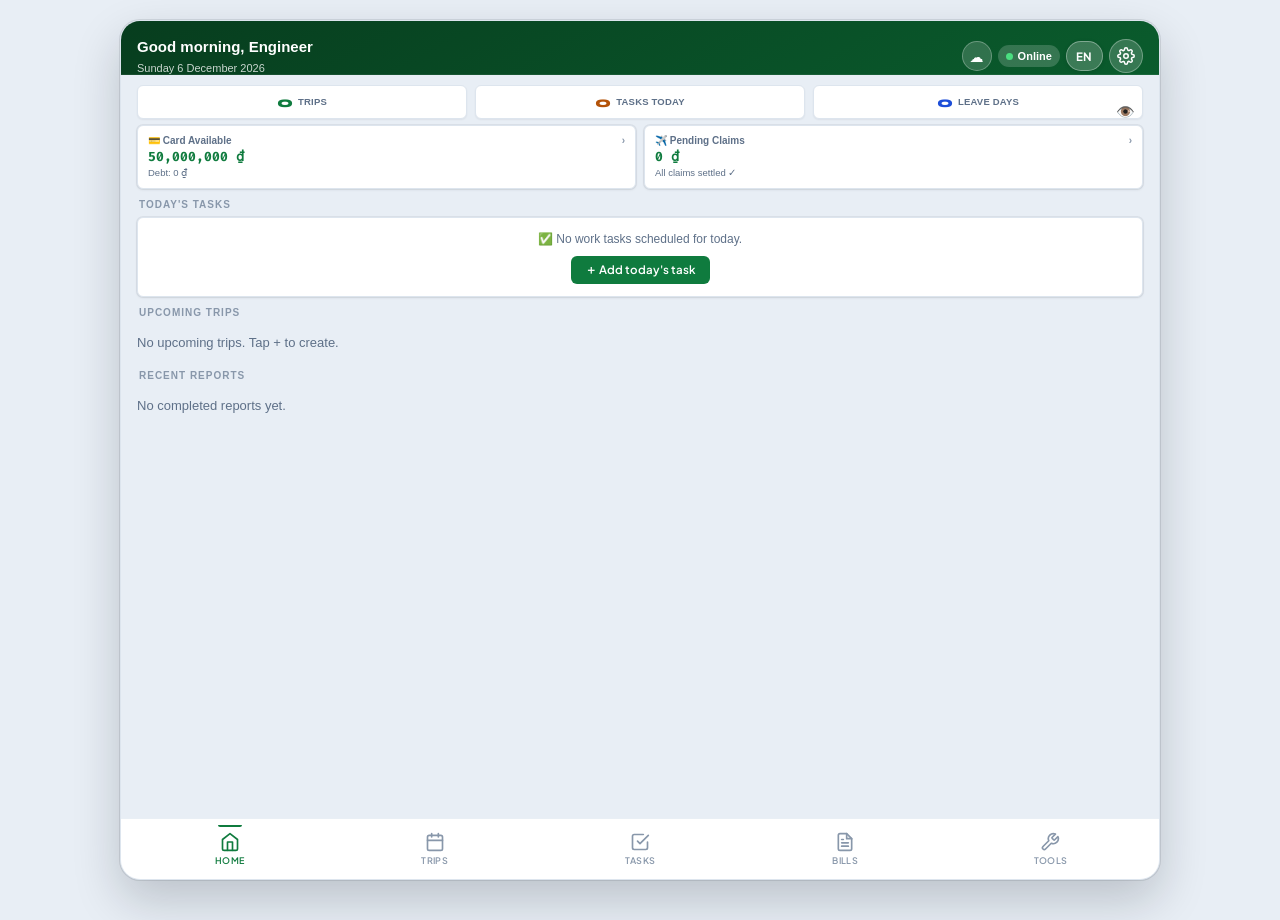
==== src/index.html @ 3a2d96d9 "Add files via upload" ====
<!DOCTYPE html>
<html lang="en">
<head>
<meta charset="UTF-8">
  <meta name="viewport" content="width=device-width,initial-scale=1,maximum-scale=1,user-scalable=no,viewport-fit=cover">
  <meta name="theme-color" content="#00843D">
  <meta http-equiv="Cache-Control" content="no-cache, no-store, must-revalidate">
  <!-- PWA standalone mode — hides address bar -->
  <meta name="mobile-web-app-capable" content="yes">
  <meta name="apple-mobile-web-app-capable" content="yes">
  <meta name="apple-mobile-web-app-status-bar-style" content="black-translucent">
  <meta name="apple-mobile-web-app-title" content="VCS PlantLog Pro">
  <link rel="manifest" href="./manifest.json">
  <title>VCS PlantLog Pro</title>
  

  <!-- ── Styles ─────────────────────────────────────── -->


  <!-- ── Third-party libs ───────────────────────────── -->

<script src="./vendor/jspdf.umd.min.js"></script>
<style>/* ═══════════════════════════════════════════════════════════
   PlantLog Pro — Professional UI v2
   Inspired by Trello/Linear/Notion: clean, confident, fast
   
   Font stack: Geist (display) + Plus Jakarta Sans (body) + Fira Code (data)
   Palette: Deep forest green · Warm slate · Amber accent · Clean whites
   ═══════════════════════════════════════════════════════════ */

@import url('https://fonts.googleapis.com/css2?family=Plus+Jakarta+Sans:ital,wght@0,300;0,400;0,500;0,600;0,700;0,800;1,400&family=Fira+Code:wght@400;500&family=Syne:wght@600;700;800&display=swap');

/* ── DESIGN TOKENS ─────────────────────────────────────── */
:root {
  /* Brand — deep forest */
  --brand: #0F7B3E;
  --brand-dark: #0A5C2D;
  --brand-deep: #073D1E;
  --brand-mid: #17A053;
  --brand-light: #EBF7F0;
  --brand-pale: #F4FBF7;

  /* Semantic */
  --amber: #B45309;
  --al: #FEF3C7;
  --ad: #78350F;
  --am: #D97706;
  --red: #B91C1C;
  --rl: #FEF2F2;
  --rd: #7F1D1D;
  --blue: #1D4ED8;
  --bl: #EFF6FF;
  --bd: #1E3A8A;
  --purple: #6D28D9;
  --pl: #F5F3FF;
  --pd: #4C1D95;
  --teal: #0D9488;
  --tl: #F0FDFA;

  /* Neutrals — warm slate (Trello-like) */
  --n0: #FFFFFF;
  --n50: #F8FAFC;
  --n100: #F1F5F9;
  --n150: #E9EFF5;
  --n200: #DDE5EE;
  --n300: #B8C4D4;
  --n400: #8897AA;
  --n500: #5E7088;
  --n600: #3D5166;
  --n700: #243447;
  --n800: #152030;
  --n900: #0B1520;

  /* Surfaces */
  --surface: #FFFFFF;
  --surface-2: #F6F9FC;
  --surface-3: #EEF3F9;
  --bg: #E8EEF5;

  /* Typography */
  --font: 'Plus Jakarta Sans', system-ui, sans-serif;
  --font-hd: 'Syne', system-ui, sans-serif;
  --mono: 'Fira Code', 'Courier New', monospace;

  /* Radius */
  --r-xs: 3px;
  --r-sm: 6px;
  --r: 10px;
  --r-lg: 14px;
  --r-xl: 20px;

  /* Spacing */
  --sp1: 4px;
  --sp2: 8px;
  --sp3: 12px;
  --sp4: 16px;
  --sp5: 20px;
  --sp6: 24px;

  /* Shadows — Trello-like layered depth */
  --sh-xs: 0 1px 2px rgba(11, 21, 32, 0.06);
  --sh: 0 0 0 1px rgba(11, 21, 32, 0.06), 0 1px 3px rgba(11, 21, 32, 0.08);
  --sh-md: 0 0 0 1px rgba(11, 21, 32, 0.08), 0 3px 8px rgba(11, 21, 32, 0.10);
  --sh-lg: 0 0 0 1px rgba(11, 21, 32, 0.08), 0 8px 24px rgba(11, 21, 32, 0.14);
  --sh-xl: 0 0 0 1px rgba(11, 21, 32, 0.10), 0 20px 48px rgba(11, 21, 32, 0.20);

  /* Motion */
  --ease: cubic-bezier(0.16, 1, 0.3, 1);
  --ease-in: cubic-bezier(0.4, 0, 1, 1);
  --dur-xs: 80ms;
  --dur-fast: 140ms;
  --dur-base: 220ms;
  --dur-slow: 360ms;

  /* Z-layers */
  --z-sticky: 10;
  --z-overlay: 50;
  --z-modal: 100;
  --z-toast: 200;
  --z-lock: 300;

  /* Legacy aliases */
  --green: var(--brand);
  --gd: var(--brand-dark);
  --gl: var(--brand-light);
  --g50: var(--n50);
  --g100: var(--n100);
  --g200: var(--n200);
  --g300: var(--n300);
  --g400: var(--n400);
  --g500: var(--n500);
  --g600: var(--n600);
  --g700: var(--n700);
  --g800: var(--n800);
  --g900: var(--n900);
  --rs: var(--r-sm);
  --r2: var(--r-lg);
  --shm: var(--sh-md);
  --shl: var(--sh-lg);
  --font-cond: var(--font-hd);
  --topbar-bg: linear-gradient(150deg, var(--brand-deep) 0%, var(--brand-dark) 100%);
  --transition: var(--dur-fast);
  --transition-slow: var(--dur-slow);
}

/* ── DARK THEME (IMP-13) ─────────────────────────────────── */
[data-theme="dark"] {
  --brand: #19A859;
  --brand-dark: #108242;
  --brand-deep: #084A24;
  --brand-mid: #22C55E;
  --brand-light: #123321;
  --brand-pale: #0D2619;

  --amber: #D97706;
  --al: #2D2305;
  --ad: #FDE68A;
  --am: #F59E0B;
  --red: #EF4444;
  --rl: #2D1212;
  --rd: #FECACA;
  --blue: #3B82F6;
  --bl: #0E223D;
  --bd: #BFDBFE;
  --purple: #8B5CF6;
  --pl: #1E1238;
  --pd: #DDD6FE;
  --teal: #14B8A6;
  --tl: #082824;

  /* Neutrals - dark slate */
  --n0: #15202E;
  --n50: #182638;
  --n100: #1E3046;
  --n150: #263C57;
  --n200: #314B6C;
  --n300: #4A6E9B;
  --n400: #789CC7;
  --n500: #A2BFDE;
  --n600: #CBDDF1;
  --n700: #E4EFFB;
  --n800: #F3F8FD;
  --n900: #FFFFFF;

  /* Surfaces & Background */
  --surface: #15202E;
  --surface-2: #1A283A;
  --surface-3: #203248;
  --bg: #0C141F;

  --topbar-bg: linear-gradient(150deg, #073D1E 0%, #0A5C2D 100%);
  --sh-xs: 0 1px 2px rgba(0, 0, 0, 0.4);
  --sh: 0 0 0 1px rgba(255, 255, 255, 0.07), 0 1px 4px rgba(0, 0, 0, 0.45);
  --sh-md: 0 0 0 1px rgba(255, 255, 255, 0.09), 0 4px 12px rgba(0, 0, 0, 0.55);
  --sh-lg: 0 0 0 1px rgba(255, 255, 255, 0.11), 0 8px 24px rgba(0, 0, 0, 0.65);
  --sh-xl: 0 0 0 1px rgba(255, 255, 255, 0.13), 0 20px 48px rgba(0, 0, 0, 0.8);
}

/* ── RESET ─────────────────────────────────────────────── */
*,
*::before,
*::after {
  box-sizing: border-box;
  margin: 0;
  padding: 0;
}

html,
body {
  height: 100%;
  font-family: var(--font);
  background: var(--bg);
  color: var(--n800);
  font-size: 15px;
  line-height: 1.5;
  -webkit-font-smoothing: antialiased;
  -moz-osx-font-smoothing: grayscale;
  overscroll-behavior: none;
  -webkit-tap-highlight-color: transparent;
}

input,
textarea,
select,
button {
  font-family: var(--font);
}

/* ── APP SHELL ─────────────────────────────────────────── */
#app {
  display: flex;
  /* Resilient startup: visible by default, guarded against blank white screen */
  flex-direction: column;
  height: 100svh;
  max-width: 430px;
  margin: 0 auto;
  background: var(--bg);
  position: relative;
  overflow: hidden;
  box-shadow: var(--sh-xl);
  transition: max-width var(--dur-base);
}

@media (min-width:768px) {
  #app {
    max-width: 920px;
    height: calc(100vh - 40px);
    margin-top: 20px;
    border-radius: var(--r-xl);
    border: 1px solid var(--n200);
  }

  .modal {
    max-width: 600px;
    margin: auto;
    border-radius: var(--r-xl) !important;
  }

  /* Kanban 3-Column horizontal side-by-side view (IMP-12) */
  #kanban-view {
    display: flex !important;
    gap: 12px;
    align-items: flex-start;
    overflow-x: auto;
  }

  .kanban-col {
    flex: 1;
    min-width: 260px;
    background: var(--n50);
    border-radius: var(--r);
    padding: 12px;
    border: 1px solid var(--n150);
  }
}

@media (min-width:1024px) {
  #app {
    max-width: 1040px;
  }
}

/* ── SCREENS ───────────────────────────────────────────── */
.screen {
  display: none;
  flex-direction: column;
  height: 100%;
  overflow: hidden;
}

.screen.active {
  display: flex;
  animation: fadeUp var(--dur-slow) var(--ease) both;
}

@keyframes fadeUp {
  from {
    opacity: 0;
    transform: translateY(12px)
  }

  to {
    opacity: 1;
    transform: translateY(0)
  }
}

/* ── TOP BAR — Trello-style dark header ────────────────── */
.topbar {
  background: var(--topbar-bg);
  color: #fff;
  padding: 0 var(--sp4);
  padding-top: env(safe-area-inset-top);
  height: calc(54px + env(safe-area-inset-top));
  display: flex;
  align-items: center;
  gap: var(--sp3);
  flex-shrink: 0;
  position: relative;
  z-index: var(--z-sticky);
}

.topbar::after {
  content: '';
  position: absolute;
  bottom: 0;
  left: 0;
  right: 0;
  height: 1px;
  background: rgba(255, 255, 255, 0.07);
}

.tb-title {
  flex: 1;
  font-family: var(--font-hd);
  font-size: 15px;
  font-weight: 700;
  letter-spacing: -0.01em;
  color: #fff;
}

.tb-sub {
  font-size: 10px;
  color: rgba(255, 255, 255, 0.55);
  margin-top: 1px;
  letter-spacing: 0.03em;
}

.tb-back {
  width: 42px;
  height: 42px;
  min-width: 42px;
  min-height: 42px;
  border-radius: 10px;
  background: rgba(255, 255, 255, 0.12);
  border: 1px solid rgba(255, 255, 255, 0.18);
  color: #fff;
  cursor: pointer;
  display: flex;
  align-items: center;
  justify-content: center;
  font-size: 18px;
  font-weight: 600;
  transition: background var(--dur-fast), transform var(--dur-fast);
  flex-shrink: 0;
}

.tb-back:active {
  background: rgba(255, 255, 255, 0.24);
  transform: scale(0.94);
}

.tb-action {
  width: 42px;
  height: 42px;
  min-width: 42px;
  min-height: 42px;
  border-radius: 10px;
  background: rgba(255, 255, 255, 0.14);
  border: 1px solid rgba(255, 255, 255, 0.20);
  color: #fff;
  cursor: pointer;
  display: flex;
  align-items: center;
  justify-content: center;
  font-size: 20px;
  line-height: 1;
  transition: background var(--dur-fast), transform var(--dur-fast);
}

.tb-action:active {
  background: rgba(255, 255, 255, 0.26);
  transform: scale(0.94);
}

/* ── SCROLL BODY ───────────────────────────────────────── */
.sb {
  flex: 1;
  overflow-y: auto;
  padding: var(--sp4);
  background: var(--bg);
  -webkit-overflow-scrolling: touch;
}

.sb::-webkit-scrollbar {
  width: 3px;
}

.sb::-webkit-scrollbar-thumb {
  background: var(--n300);
  border-radius: 2px;
}

/* ── BOTTOM NAV — refined pill style ──────────────────── */
.bnav {
  display: flex;
  background: var(--surface);
  border-top: 1px solid var(--n150);
  padding: 6px 8px;
  padding-bottom: calc(6px + env(safe-area-inset-bottom));
  gap: 4px;
  flex-shrink: 0;
}

.nb {
  flex: 1;
  display: flex;
  flex-direction: column;
  align-items: center;
  gap: 3px;
  padding: 7px 4px;
  border: none;
  background: transparent;
  cursor: pointer;
  font-family: var(--font);
  color: var(--n400);
  font-size: 9px;
  font-weight: 600;
  letter-spacing: 0.04em;
  text-transform: uppercase;
  border-radius: var(--r-sm);
  transition: color var(--dur-fast), background var(--dur-fast);
  position: relative;
}

.nb.active {
  color: var(--brand);
}

.nb.active::before {
  content: '';
  position: absolute;
  top: 0;
  left: 50%;
  transform: translateX(-50%);
  width: 24px;
  height: 2px;
  background: var(--brand);
  border-radius: 0 0 2px 2px;
}

.nb svg {
  width: 20px;
  height: 20px;
}

/* ── FILTER PILL TABS ──────────────────────────────────── */
.tf-btn {
  min-height: 38px;
  padding: 7px 15px;
  border-radius: 20px;
  font-size: 13px;
  font-weight: 600;
  cursor: pointer;
  font-family: var(--font);
  white-space: nowrap;
  border: 1.5px solid var(--n200);
  background: var(--surface);
  color: var(--n500);
  transition: all var(--dur-fast);
  letter-spacing: 0.01em;
  display: inline-flex;
  align-items: center;
  justify-content: center;
  box-sizing: border-box;
}

.tf-btn.active {
  background: var(--brand);
  color: #fff;
  border-color: var(--brand);
  box-shadow: 0 1px 4px rgba(15, 123, 62, 0.28);
}

/* ── CATEGORY TABS ─────────────────────────────────────── */
.cat-tabs {
  display: flex;
  overflow-x: auto;
  gap: 6px;
  scrollbar-width: none;
  padding-bottom: 6px;
}

.cat-tabs::-webkit-scrollbar {
  display: none;
}

.cat-tab {
  min-height: 38px;
  padding: 7px 15px;
  border-radius: 20px;
  font-size: 13px;
  font-weight: 600;
  cursor: pointer;
  font-family: var(--font);
  white-space: nowrap;
  border: 1.5px solid var(--n200);
  background: var(--surface);
  color: var(--n500);
  transition: all var(--dur-fast);
  display: inline-flex;
  align-items: center;
  justify-content: center;
  box-sizing: border-box;
}

.cat-tab.active {
  background: var(--n800);
  color: #fff;
  border-color: var(--n800);
  box-shadow: 0 1px 4px rgba(0, 0, 0, 0.15);
}

.cat-tab.work.active {
  background: var(--brand);
  border-color: var(--brand);
  color: #fff;
  box-shadow: 0 1px 4px rgba(15, 123, 62, 0.28);
}

.cat-tab.leave.active {
  background: var(--am);
  border-color: var(--am);
  color: #fff;
  box-shadow: 0 1px 4px rgba(245, 158, 11, 0.28);
}

.cat-tab.travel.active {
  background: var(--blue);
  border-color: var(--blue);
  color: #fff;
  box-shadow: 0 1px 4px rgba(37, 99, 235, 0.28);
}

/* ── SECTION HEADER ────────────────────────────────────── */
.sec {
  font-size: 10px;
  font-weight: 700;
  color: var(--n400);
  letter-spacing: 0.10em;
  text-transform: uppercase;
  margin: 14px 0 8px;
  padding-left: 2px;
}

/* ── STAT MINI-CARDS ───────────────────────────────────── */
.ss {
  display: grid;
  grid-template-columns: repeat(3, 1fr);
  gap: 8px;
  margin-bottom: 6px;
}

.sb2 {
  background: var(--surface);
  border-radius: var(--rs);
  border: 1px solid var(--n200);
  box-shadow: var(--sh-xs, var(--sh));
  padding: 6px 6px;
  text-align: center;
  display: flex;
  align-items: center;
  justify-content: center;
  gap: 5px;
  min-width: 0;
  min-height: 34px;
}

.sn {
  font-family: var(--font-hd);
  font-size: 15px;
  font-weight: 800;
  color: var(--brand);
  line-height: 1;
  flex-shrink: 0;
}

.sl {
  font-size: 9.5px;
  color: var(--n500);
  margin-top: 0;
  font-weight: 700;
  letter-spacing: 0.02em;
  text-transform: uppercase;
  line-height: 1.1;
  white-space: nowrap;
  overflow: hidden;
  text-overflow: ellipsis;
}

#screen-home .sec {
  margin: 8px 0 5px;
}

/* ── TRIP CARDS — Trello board-list style ──────────────── */
.tc {
  background: var(--surface);
  border-radius: var(--r);
  box-shadow: var(--sh);
  padding: 13px 14px;
  margin-bottom: 8px;
  cursor: pointer;
  transition: box-shadow var(--dur-base), transform var(--dur-fast);
  border-left: 3px solid var(--n200);
  position: relative;
  overflow: hidden;
}

.tc::before {
  content: '';
  position: absolute;
  inset: 0;
  opacity: 0;
  background: linear-gradient(135deg, rgba(15, 123, 62, 0.03), transparent);
  transition: opacity var(--dur-base);
}

.tc:active {
  box-shadow: var(--sh-md);
  transform: scale(0.994);
}

.tc:active::before {
  opacity: 1;
}

.tc.planned {
  border-left-color: var(--am);
}

.tc.in_progress {
  border-left-color: var(--blue);
}

.tc.completed {
  border-left-color: var(--brand);
}

/* ── TASK CARDS v4 — Trello-card style ────────────────── */
.task-card-v4 {
  background: var(--surface);
  border-radius: var(--r);
  box-shadow: var(--sh);
  margin-bottom: 8px;
  cursor: pointer;
  overflow: hidden;
  display: flex;
  transition: box-shadow var(--dur-base), transform var(--dur-fast);
  border: 1px solid var(--n150);
}

.task-card-v4:active {
  box-shadow: var(--sh-md);
  transform: scale(0.996);
}

.tc-bar {
  width: 3px;
  flex-shrink: 0;
  background: var(--n200);
}

.tc-bar.work {
  background: linear-gradient(180deg, var(--brand), var(--brand-mid));
}

.tc-bar.leave {
  background: linear-gradient(180deg, var(--am), #F59E0B);
}

.tc-bar.travel {
  background: linear-gradient(180deg, var(--blue), #3B82F6);
}

.tc-bar.overdue {
  background: linear-gradient(180deg, var(--red), #EF4444);
}

.tc-body {
  flex: 1;
  padding: 11px 13px;
  min-width: 0;
}

.tc-head {
  display: flex;
  justify-content: space-between;
  align-items: flex-start;
  gap: 8px;
  margin-bottom: 4px;
}

.tc-title {
  font-size: 13px;
  font-weight: 600;
  color: var(--n800);
  line-height: 1.35;
  flex: 1;
  min-width: 0;
  letter-spacing: -0.01em;
}

.tc-badges {
  display: flex;
  align-items: center;
  gap: 4px;
  flex-shrink: 0;
}

.tc-meta {
  display: flex;
  flex-wrap: wrap;
  gap: 5px 10px;
  margin: 5px 0 8px;
  font-size: 11px;
  color: var(--n500);
  line-height: 1.4;
}

.tc-meta-item {
  display: flex;
  align-items: center;
  gap: 3px;
  font-size: 11px;
  color: var(--n500);
  white-space: nowrap;
}

.tc-footer {
  display: flex;
  align-items: center;
  justify-content: space-between;
  gap: 8px;
  margin-top: 6px;
}

/* Period badge */
.period-badge {
  font-size: 9px;
  font-weight: 700;
  letter-spacing: 0.06em;
  text-transform: uppercase;
  background: var(--n100);
  color: var(--n500);
  padding: 2px 6px;
  border-radius: var(--r-xs);
}

/* Priority dot */
.prio-dot {
  width: 7px;
  height: 7px;
  border-radius: 50%;
  flex-shrink: 0;
}

.prio-high {
  background: var(--red);
}

.prio-medium {
  background: var(--am);
}

.prio-low {
  background: var(--n300);
}

/* Status segment control */
.status-seg {
  display: flex;
  background: var(--n100);
  border-radius: 20px;
  border: 1px solid var(--n200);
  overflow: hidden;
}

.ss-btn {
  border: none;
  background: transparent;
  cursor: pointer;
  padding: 4px 9px;
  font-size: 11px;
  color: var(--n400);
  transition: all var(--dur-fast);
  font-family: var(--font);
}

.ss-btn.active-p {
  background: var(--surface);
  color: var(--n600);
  font-weight: 700;
  box-shadow: var(--sh-xs);
  border-radius: 20px;
}

.ss-btn.active-ip {
  background: var(--bl);
  color: var(--bd);
  font-weight: 700;
  border-radius: 20px;
}

.ss-btn.active-d {
  background: var(--brand-light);
  color: var(--brand);
  font-weight: 700;
  border-radius: 20px;
}

/* Delete button */
.db {
  width: 24px;
  height: 24px;
  border-radius: 50%;
  border: none;
  background: transparent;
  color: var(--n400);
  cursor: pointer;
  font-size: 14px;
  display: flex;
  align-items: center;
  justify-content: center;
  transition: all var(--dur-fast);
  flex-shrink: 0;
}

.db:active {
  background: var(--rl);
  color: var(--red);
}

/* Kanban cards */
.kb-card {
  background: var(--surface);
  border-radius: var(--r-sm);
  box-shadow: var(--sh);
  padding: 10px 12px;
  margin-bottom: 6px;
  cursor: pointer;
  border: 1px solid var(--n150);
  transition: box-shadow var(--dur-base);
}

.kb-card:active {
  box-shadow: var(--sh-md);
}

.kb-card-title {
  font-size: 12px;
  font-weight: 600;
  color: var(--n800);
  margin-bottom: 4px;
  line-height: 1.3;
}

.kb-card-meta {
  font-size: 10px;
  color: var(--n500);
}

.kanban-col-header {
  font-size: 10px;
  font-weight: 700;
  letter-spacing: 0.08em;
  text-transform: uppercase;
  padding: 6px 0;
  color: var(--n500);
  border-bottom: 2px solid var(--n200);
  margin-bottom: 8px;
  display: flex;
  justify-content: space-between;
  align-items: center;
}

/* ── BADGES ────────────────────────────────────────────── */
.badge {
  display: inline-flex;
  align-items: center;
  padding: 2px 8px;
  border-radius: var(--r-xs);
  font-size: 10px;
  font-weight: 700;
  white-space: nowrap;
  letter-spacing: 0.04em;
  text-transform: uppercase;
}

.bg {
  background: var(--brand-light);
  color: var(--brand-dark);
}

.ba {
  background: var(--al);
  color: var(--ad);
}

.br {
  background: var(--rl);
  color: var(--rd);
}

.bb {
  background: var(--bl);
  color: var(--bd);
}

.bp {
  background: var(--pl);
  color: var(--pd);
}

.bgr {
  background: var(--n100);
  color: var(--n600);
}

.badge-week {
  display: inline-flex;
  align-items: center;
  padding: 1px 6px;
  border-radius: var(--r-xs, 4px);
  background: var(--n100, #F1F5F9);
  color: var(--n700, #334155);
  font-size: 10px;
  font-weight: 700;
  font-family: var(--font-mono, var(--mono, monospace));
  border: 1px solid var(--n200, #CBD5E1);
  white-space: nowrap;
  letter-spacing: 0.02em;
  flex-shrink: 0;
}

/* ── SPILL status pill ─────────────────────────────────── */
.spill {
  border: none;
  border-radius: 20px;
  font-size: 11px;
  font-weight: 600;
  padding: 3px 10px;
  cursor: pointer;
  font-family: var(--font);
  transition: all var(--dur-fast);
}

.spill.pending {
  background: var(--n100);
  color: var(--n600);
}

.spill.in_progress {
  background: var(--bl);
  color: var(--bd);
}

.spill.done {
  background: var(--brand-light);
  color: var(--brand);
}

/* ── BUTTONS ───────────────────────────────────────────── */
.btn {
  border: none;
  cursor: pointer;
  font-family: var(--font);
  font-size: 13px;
  font-weight: 600;
  border-radius: var(--r-sm);
  display: inline-flex;
  align-items: center;
  justify-content: center;
  gap: 6px;
  letter-spacing: 0.01em;
  transition: all var(--dur-fast);
  -webkit-tap-highlight-color: transparent;
}

.btn:active {
  transform: translateY(1px);
}

.btn-p {
  background: var(--brand);
  color: #fff;
  padding: 11px 18px;
  box-shadow: 0 1px 3px rgba(15, 123, 62, 0.30), 0 0 0 1px rgba(15, 123, 62, 0.15);
}

.btn-p:active {
  background: var(--brand-dark);
  box-shadow: none;
}

.btn-o {
  background: var(--surface);
  color: var(--n700);
  padding: 10px 16px;
  border: 1.5px solid var(--n200);
}

.btn-o:active {
  background: var(--n100);
}

.btn-d {
  background: var(--rl);
  color: var(--rd);
  padding: 8px 14px;
  font-size: 12px;
  border: 1px solid rgba(185, 28, 28, 0.15);
}

.btn-sm {
  padding: 7px 12px;
  font-size: 12px;
}

.btn-full {
  width: 100%;
}

.brow {
  display: flex;
  gap: 8px;
  margin-top: 10px;
}

/* ── CARDS ─────────────────────────────────────────────── */
.card {
  background: var(--surface);
  border-radius: var(--r);
  box-shadow: var(--sh);
  padding: 14px;
  margin-bottom: 10px;
  border: 1px solid var(--n150);
}

.card-flat {
  background: var(--surface);
  border-radius: var(--r);
  border: 1px solid var(--n150);
  padding: 14px;
  margin-bottom: 8px;
}

.ch {
  display: flex;
  justify-content: space-between;
  align-items: flex-start;
  margin-bottom: 6px;
}

.ct {
  font-size: 14px;
  font-weight: 700;
  color: var(--n800);
  letter-spacing: -0.01em;
}

.cs {
  font-size: 12px;
  color: var(--n500);
  margin-top: 2px;
}

/* ── FORMS ─────────────────────────────────────────────── */
.fg {
  margin-bottom: 12px;
}

.fl {
  font-size: 10px;
  font-weight: 700;
  color: var(--n500);
  margin-bottom: 5px;
  display: block;
  letter-spacing: 0.08em;
  text-transform: uppercase;
}

.fi {
  width: 100%;
  padding: 10px 12px;
  border: 1.5px solid var(--n200);
  border-radius: var(--r-sm);
  font-family: var(--font);
  font-size: 14px;
  color: var(--n800);
  background: var(--surface);
  outline: none;
  transition: border-color var(--dur-fast), box-shadow var(--dur-fast);
}

.fi:focus {
  border-color: var(--brand);
  box-shadow: 0 0 0 3px rgba(15, 123, 62, 0.09);
}

.fi::placeholder {
  color: var(--n300);
}

.fta {
  width: 100%;
  padding: 10px 12px;
  border: 1.5px solid var(--n200);
  border-radius: var(--r-sm);
  font-family: var(--font);
  font-size: 14px;
  color: var(--n800);
  background: var(--surface);
  outline: none;
  resize: vertical;
  min-height: 70px;
  transition: border-color var(--dur-fast), box-shadow var(--dur-fast);
}

.fta:focus {
  border-color: var(--brand);
  box-shadow: 0 0 0 3px rgba(15, 123, 62, 0.09);
}

.fsel {
  width: 100%;
  padding: 10px 12px;
  border: 1.5px solid var(--n200);
  border-radius: var(--r-sm);
  font-family: var(--font);
  font-size: 14px;
  color: var(--n800);
  background: var(--surface);
  outline: none;
  appearance: none;
  background-image: url("data:image/svg+xml,%3Csvg xmlns='http://www.w3.org/2000/svg' width='12' height='12' viewBox='0 0 24 24'%3E%3Cpath fill='%238897AA' d='M7 10l5 5 5-5z'/%3E%3C/svg%3E");
  background-repeat: no-repeat;
  background-position: right 12px center;
  cursor: pointer;
}

.fsel:focus {
  border-color: var(--brand);
  outline: none;
}

.frow {
  display: grid;
  grid-template-columns: 1fr 1fr;
  gap: 8px;
}

.form-section {
  background: var(--n50);
  border-radius: var(--r-sm);
  padding: 13px;
  margin-bottom: 10px;
  border: 1px solid var(--n150);
}

.form-section-title {
  font-size: 10px;
  font-weight: 700;
  color: var(--n400);
  letter-spacing: 0.10em;
  text-transform: uppercase;
  margin-bottom: 10px;
}

/* ── MODAL SHEETS — Trello-style bottom sheets ─────────── */
.mo {
  position: fixed;
  inset: 0;
  background: rgba(11, 21, 32, 0.55);
  backdrop-filter: blur(6px);
  -webkit-backdrop-filter: blur(6px);
  z-index: var(--z-modal);
  display: none;
  align-items: flex-end;
  justify-content: center;
}

.mo.open {
  display: flex;
  animation: fadeIn 200ms ease both;
}

#modal-quick-scratch {
  z-index: 120;
}

@keyframes fadeIn {
  from {
    opacity: 0
  }

  to {
    opacity: 1
  }
}

.modal {
  background: var(--surface);
  border-radius: var(--r-xl) var(--r-xl) 0 0;
  width: 100%;
  max-width: 430px;
  max-height: 93vh;
  overflow-y: auto;
  padding: 20px;
  padding-bottom: calc(20px + env(safe-area-inset-bottom));
  box-shadow: 0 -4px 32px rgba(11, 21, 32, 0.20);
  border-top: 1px solid var(--n150);
  animation: slideUp var(--dur-slow) var(--ease) both;
}

@keyframes slideUp {
  from {
    transform: translateY(40px);
    opacity: 0
  }

  to {
    transform: translateY(0);
    opacity: 1
  }
}

.mh {
  width: 36px;
  height: 4px;
  background: var(--n200);
  border-radius: 4px;
  margin: 0 auto 18px;
}

.mt {
  font-family: var(--font-hd);
  font-size: 17px;
  font-weight: 700;
  margin-bottom: 16px;
  color: var(--n900);
  letter-spacing: -0.02em;
}

/* ── TOAST ─────────────────────────────────────────────── */
.toast {
  position: fixed;
  bottom: 84px;
  left: 50%;
  transform: translateX(-50%) translateY(10px);
  background: var(--n900);
  color: #fff;
  padding: 10px 18px;
  border-radius: var(--r-sm);
  font-size: 13px;
  font-weight: 500;
  letter-spacing: 0.01em;
  z-index: var(--z-toast);
  opacity: 0;
  transition: opacity var(--dur-base), transform var(--dur-base) var(--ease);
  pointer-events: none;
  white-space: nowrap;
  max-width: 88vw;
  text-align: center;
  box-shadow: var(--sh-lg);
}

.toast.show {
  opacity: 1;
  transform: translateX(-50%) translateY(0);
}

/* ── EMPTY STATES ──────────────────────────────────────── */
.empty {
  text-align: center;
  padding: 52px 24px;
}

.ei {
  font-size: 48px;
  margin-bottom: 14px;
  opacity: 0.6;
  display: block;
  filter: grayscale(0.15);
}

.et {
  font-size: 13px;
  color: var(--n400);
  line-height: 1.7;
  max-width: 220px;
  margin: 0 auto;
  font-weight: 500;
}

/* ── SETTINGS ──────────────────────────────────────────── */
.sg {
  background: var(--surface);
  border-radius: var(--r);
  overflow: hidden;
  box-shadow: var(--sh);
  border: 1px solid var(--n150);
  margin-bottom: 16px;
}

.si {
  display: flex;
  align-items: center;
  gap: 12px;
  padding: 13px 14px;
  border-bottom: 1px solid var(--n100);
  cursor: pointer;
  transition: background var(--dur-fast);
}

.si:last-child {
  border-bottom: none;
}

.si:active {
  background: var(--n50);
}

.sic {
  width: 36px;
  height: 36px;
  border-radius: 10px;
  display: flex;
  align-items: center;
  justify-content: center;
  font-size: 17px;
  flex-shrink: 0;
}

.sin {
  flex: 1;
  min-width: 0;
}

.sil {
  font-size: 14px;
  font-weight: 500;
  color: var(--n800);
}

.sis {
  font-size: 12px;
  color: var(--n400);
  margin-top: 1px;
}

/* ── AVATAR ────────────────────────────────────────────── */
.av {
  border-radius: var(--r-sm);
  background: var(--brand);
  color: #fff;
  display: flex;
  align-items: center;
  justify-content: center;
  font-weight: 700;
  flex-shrink: 0;
  font-family: var(--font-hd);
  letter-spacing: 0.04em;
}

/* ── CALENDAR ──────────────────────────────────────────── */
#cal-grid,
.cgrid {
  display: grid;
  grid-template-columns: repeat(7, 1fr);
  gap: 3px;
  padding: 4px 0 8px;
}

.cc {
  aspect-ratio: 1;
  display: flex;
  flex-direction: column;
  align-items: center;
  justify-content: center;
  border-radius: var(--r-sm);
  cursor: pointer;
  font-size: 13px;
  font-weight: 500;
  color: var(--n700);
  position: relative;
  transition: background var(--dur-fast);
  min-height: 36px;
}

.cc:active {
  background: var(--n100);
}

.chdr {
  font-size: 9px;
  font-weight: 700;
  color: var(--n400);
  letter-spacing: 0.08em;
  text-transform: uppercase;
  cursor: default;
  aspect-ratio: auto;
  min-height: unset;
  padding: 4px 0;
  text-align: center;
}

.chdr:active {
  background: transparent;
}

.cc.other {
  color: var(--n300);
  cursor: default;
}

.cc.other:active {
  background: transparent;
}

.cc.today {
  background: var(--brand);
  color: #fff;
  font-weight: 700;
}

.cc.today:active {
  background: var(--brand-dark);
}

.cc.leave {
  background: #FEF3C7;
  color: var(--ad);
  font-weight: 600;
}

.cc.wfh {
  background: var(--bl);
  color: var(--bd);
  font-weight: 600;
}

.cc.holiday {
  background: var(--rl);
  color: var(--rd);
  font-weight: 600;
}

.cc.trip {
  background: var(--brand-light);
  color: var(--brand-dark);
  font-weight: 600;
}

.cc.has-task::after {
  content: '';
  position: absolute;
  bottom: 3px;
  width: 4px;
  height: 4px;
  border-radius: 50%;
  background: var(--red);
}

.cc.today.has-task::after {
  background: rgba(255, 255, 255, 0.8);
}

.cc.has-reminder::before {
  content: '';
  position: absolute;
  bottom: 3px;
  left: 50%;
  transform: translateX(4px);
  width: 4px;
  height: 4px;
  border-radius: 50%;
  background: var(--am);
}

.cc.today.has-reminder::before {
  background: rgba(255, 255, 255, 0.7);
}

.ch2 {
  display: flex;
  align-items: center;
  justify-content: space-between;
  padding: 4px 0 10px;
}

.cm {
  font-family: var(--font-hd);
  font-size: 16px;
  font-weight: 700;
  color: var(--n900);
  letter-spacing: -0.01em;
  text-align: center;
}

.cn {
  width: 34px;
  height: 34px;
  border-radius: var(--r-sm);
  border: 1.5px solid var(--n200);
  background: var(--surface);
  color: var(--n600);
  cursor: pointer;
  font-size: 18px;
  font-weight: 500;
  display: flex;
  align-items: center;
  justify-content: center;
  transition: background var(--dur-fast);
}

.cn:active {
  background: var(--n100);
}

.dtg {
  display: grid;
  grid-template-columns: 1fr 1fr;
  gap: 8px;
  margin-bottom: 10px;
}

.dtb {
  padding: 10px 8px;
  border-radius: var(--r-sm);
  border: 1.5px solid var(--n200);
  background: var(--surface);
  font-family: var(--font);
  font-size: 12px;
  font-weight: 600;
  color: var(--n700);
  cursor: pointer;
  text-align: center;
  transition: all var(--dur-fast);
}

.dtb:active {
  background: var(--brand-light);
  border-color: var(--brand);
  color: var(--brand-dark);
}

/* ── TASK DETAIL ───────────────────────────────────────── */
.detail-hero {
  background: var(--n50);
  border-radius: var(--r);
  padding: 14px;
  margin-bottom: 14px;
  border: 1px solid var(--n150);
}

.detail-cat-badge {
  display: inline-flex;
  align-items: center;
  padding: 3px 10px;
  border-radius: var(--r-xs);
  font-size: 10px;
  font-weight: 700;
  letter-spacing: 0.05em;
  text-transform: uppercase;
  margin-bottom: 8px;
}

.detail-title {
  font-family: var(--font-hd);
  font-size: 16px;
  font-weight: 700;
  color: var(--n900);
  letter-spacing: -0.02em;
  line-height: 1.3;
  margin-bottom: 4px;
}

.detail-grid {
  display: grid;
  grid-template-columns: 1fr 1fr;
  gap: 10px;
}

.dg-item {
  display: flex;
  flex-direction: column;
  gap: 2px;
}

.dg-label {
  font-size: 10px;
  font-weight: 700;
  color: var(--n400);
  text-transform: uppercase;
  letter-spacing: 0.08em;
}

.dg-val {
  font-size: 13px;
  font-weight: 500;
  color: var(--n800);
  line-height: 1.4;
}

/* ── READINGS ──────────────────────────────────────────── */
.ri {
  display: flex;
  align-items: center;
  gap: 8px;
  padding: 8px 0;
  border-bottom: 1px solid var(--n100);
}

.ri:last-child {
  border-bottom: none;
}

.ri-info {
  flex: 1;
  min-width: 0;
}

.ri-name {
  font-size: 13px;
  font-weight: 500;
  color: var(--n800);
}

.ri-tag {
  font-family: var(--mono);
  font-size: 10px;
  color: var(--n400);
  letter-spacing: 0.06em;
}

.rv {
  display: flex;
  align-items: center;
  gap: 6px;
  flex-shrink: 0;
}

.rnum {
  font-family: var(--mono);
  font-size: 13px;
  font-weight: 600;
}

.rnum.ok {
  color: var(--brand);
}

.rnum.bad {
  color: var(--red);
}

.rsel {
  display: flex;
  gap: 6px;
  margin-top: 6px;
}

.ropt {
  flex: 1;
  padding: 8px 4px;
  border-radius: var(--r-sm);
  border: 1.5px solid var(--n200);
  background: var(--surface);
  cursor: pointer;
  font-family: var(--font);
  font-size: 12px;
  font-weight: 500;
  color: var(--n600);
  transition: all var(--dur-fast);
}

.ropt.sel {
  background: var(--brand-light);
  border-color: var(--brand);
  color: var(--brand-dark);
  font-weight: 700;
}

/* ── CHECKLIST ITEMS ────────────────────────────────────── */
.ci {
  display: flex;
  align-items: center;
  gap: 10px;
  padding: 10px 0;
  border-bottom: 1px solid var(--n150);
}

.ci:last-child {
  border-bottom: none;
}

.ci-info {
  flex: 1;
  min-width: 0;
}

.ci-name {
  font-size: 13px;
  font-weight: 600;
  color: var(--n800);
  white-space: nowrap;
  overflow: hidden;
  text-overflow: ellipsis;
}

.ci-note {
  font-size: 11px;
  color: var(--n500);
  margin-top: 2px;
}

/* Checklist Result Buttons */
.rb {
  width: 32px;
  height: 32px;
  border-radius: 50%;
  border: 1.5px solid var(--n300);
  background: var(--surface);
  cursor: pointer;
  font-size: 13px;
  font-weight: 700;
  display: flex;
  align-items: center;
  justify-content: center;
  transition: all var(--dur-fast);
  outline: none;
}

.rb.pass {
  color: var(--brand);
  border-color: rgba(0, 132, 61, 0.3);
  background: rgba(0, 132, 61, 0.05);
}

.rb.pass:hover {
  background: rgba(0, 132, 61, 0.12);
  border-color: var(--brand);
}

.rb.pass.act {
  background: var(--brand) !important;
  border-color: var(--brand) !important;
  color: #ffffff !important;
  box-shadow: 0 2px 8px rgba(0, 132, 61, 0.4);
  transform: scale(1.1);
}

.rb.fail {
  color: var(--red);
  border-color: rgba(226, 75, 74, 0.3);
  background: rgba(226, 75, 74, 0.05);
}

.rb.fail:hover {
  background: rgba(226, 75, 74, 0.12);
  border-color: var(--red);
}

.rb.fail.act {
  background: var(--red) !important;
  border-color: var(--red) !important;
  color: #ffffff !important;
  box-shadow: 0 2px 8px rgba(226, 75, 74, 0.4);
  transform: scale(1.1);
}

.rb.na {
  color: var(--n600);
  border-color: var(--n300);
  background: var(--n100);
}

.rb.na:hover {
  background: var(--n200);
  border-color: var(--n400);
}

.rb.na.act {
  background: var(--n600) !important;
  border-color: var(--n600) !important;
  color: #ffffff !important;
  box-shadow: 0 2px 6px rgba(108, 117, 125, 0.4);
  transform: scale(1.1);
}

.db {
  width: 28px;
  height: 28px;
  border-radius: 50%;
  border: none;
  background: var(--n100);
  color: var(--n500);
  cursor: pointer;
  font-size: 14px;
  font-weight: 600;
  display: flex;
  align-items: center;
  justify-content: center;
  flex-shrink: 0;
  transition: all var(--dur-fast);
}

.db:hover,
.db:active {
  background: var(--rl);
  color: var(--red);
}

/* ── ISSUES ────────────────────────────────────────────── */
.issue {
  border-radius: var(--r-sm);
  padding: 10px 12px;
  margin-bottom: 8px;
  background: var(--surface);
  border: 1px solid var(--n150);
  border-left-width: 3px;
}

.issue.sev-critical {
  border-left-color: var(--purple);
}

.issue.sev-high {
  border-left-color: var(--red);
}

.issue.sev-medium {
  border-left-color: var(--am);
}

.issue.sev-low {
  border-left-color: var(--blue);
}

/* ── PHOTOS ────────────────────────────────────────────── */
.pgrid {
  display: flex;
  flex-wrap: wrap;
  gap: 8px;
  margin-top: 8px;
}

.pthumb {
  width: 72px;
  height: 72px;
  border-radius: var(--r-sm);
  overflow: hidden;
  position: relative;
  border: 1px solid var(--n200);
}

.pthumb img {
  width: 100%;
  height: 100%;
  object-fit: cover;
  display: block;
}

.pdel {
  position: absolute;
  top: 3px;
  right: 3px;
  width: 18px;
  height: 18px;
  border-radius: 50%;
  background: rgba(11, 21, 32, 0.65);
  color: #fff;
  border: none;
  cursor: pointer;
  font-size: 11px;
  display: flex;
  align-items: center;
  justify-content: center;
}

.padd {
  width: 72px;
  height: 72px;
  border-radius: var(--r-sm);
  border: 1.5px dashed var(--n300);
  background: var(--n50);
  display: flex;
  flex-direction: column;
  align-items: center;
  justify-content: center;
  gap: 4px;
  cursor: pointer;
  font-size: 11px;
  color: var(--n400);
  font-weight: 500;
  transition: all var(--dur-fast);
}

.padd:active {
  background: var(--brand-light);
  border-color: var(--brand);
}

/* ── SIGNATURE ─────────────────────────────────────────── */
#sigCanvas, #ticketSigCanvas {
  box-sizing: border-box;
  width: 100%;
  max-width: 100%;
  height: 110px;
  border: 1.5px solid var(--n200);
  border-radius: var(--rs);
  background: var(--n50);
  touch-action: none;
  cursor: crosshair;
  display: block;
}

.sig-hint {
  font-size: 11px;
  color: var(--n400);
  text-align: center;
  margin-top: 6px;
}

/* ── PDF PREVIEW ───────────────────────────────────────── */
.pprev {
  background: var(--surface);
  border-radius: var(--r);
  box-shadow: var(--sh);
  border: 1px solid var(--n150);
  padding: 20px;
  margin-bottom: 12px;
}

.ps {
  margin-bottom: 16px;
  border-bottom: 1px solid var(--n100);
  padding-bottom: 14px;
}

.ps:last-child {
  border-bottom: none;
  padding-bottom: 0;
  margin-bottom: 0;
}

.pst {
  font-size: 10px;
  font-weight: 700;
  color: var(--brand-dark);
  text-transform: uppercase;
  letter-spacing: 0.10em;
  margin-bottom: 10px;
}

.pr {
  display: flex;
  justify-content: space-between;
  font-size: 12px;
  padding: 4px 0;
  color: var(--n600);
  border-bottom: 1px solid var(--n100);
}

.pr:last-child {
  border-bottom: none;
}

.pr span:last-child {
  font-weight: 600;
  color: var(--n800);
  text-align: right;
  max-width: 58%;
}

/* ── REPORT TASK PICKER ────────────────────────────────── */
.task-pick-item {
  display: flex;
  align-items: flex-start;
  gap: 10px;
  padding: 10px 12px;
  border-bottom: 1px solid var(--n100);
  background: var(--surface);
  transition: background var(--dur-fast);
  cursor: pointer;
}

.task-pick-item:last-child {
  border-bottom: none;
}

.task-pick-item.selected {
  background: var(--brand-pale);
}

.task-pick-cb {
  width: 22px;
  height: 22px;
  border-radius: 6px;
  border: 1.5px solid var(--n300);
  background: var(--surface);
  display: flex;
  align-items: center;
  justify-content: center;
  font-size: 12px;
  flex-shrink: 0;
  color: transparent;
  transition: all var(--dur-fast);
}

.task-pick-item.selected .task-pick-cb {
  background: var(--brand);
  border-color: var(--brand);
  color: #fff;
}

.task-pick-title {
  font-size: 13px;
  font-weight: 500;
  color: var(--n800);
  line-height: 1.3;
}

.task-pick-meta {
  font-size: 11px;
  color: var(--n500);
  margin-top: 3px;
  display: flex;
  flex-wrap: wrap;
  gap: 6px;
}

.rpt-task-card {
  background: var(--surface);
  border-radius: var(--r);
  box-shadow: var(--sh);
  margin-bottom: 8px;
  overflow: hidden;
  border-left: 3px solid var(--n300);
  border: 1px solid var(--n150);
  border-left-width: 3px;
}

.rpt-task-card.work {
  border-left-color: var(--brand);
}

.rpt-task-card.leave {
  border-left-color: var(--am);
}

.rpt-task-card.travel {
  border-left-color: var(--blue);
}

.rpt-task-body {
  padding: 10px 12px;
}

.rpt-task-title {
  font-size: 13px;
  font-weight: 600;
  color: var(--n800);
}

.rpt-task-meta {
  font-size: 11px;
  color: var(--n500);
  margin-top: 3px;
  display: flex;
  flex-wrap: wrap;
  gap: 6px;
}

.rpt-task-notes {
  width: 100%;
  margin-top: 8px;
  padding: 7px 10px;
  border: 1.5px solid var(--n200);
  border-radius: var(--r-sm);
  font-family: var(--font);
  font-size: 12px;
  color: var(--n700);
  background: var(--n50);
  resize: none;
  min-height: 50px;
  outline: none;
  transition: border-color var(--dur-fast);
}

.rpt-task-notes:focus {
  border-color: var(--brand);
}

/* ── REPORT SNAP / NOTE PICKER (IMP-29) ─────────────────── */
.snap-pick-item {
  display: flex;
  align-items: flex-start;
  gap: 10px;
  padding: 10px 12px;
  border-bottom: 1px solid var(--n100);
  background: var(--surface);
  transition: background var(--dur-fast);
  cursor: pointer;
}

.snap-pick-item:last-child {
  border-bottom: none;
}

.snap-pick-item.selected {
  background: var(--brand-pale);
}

.snap-pick-cb {
  width: 22px;
  height: 22px;
  border-radius: 6px;
  border: 1.5px solid var(--n300);
  background: var(--surface);
  display: flex;
  align-items: center;
  justify-content: center;
  font-size: 12px;
  flex-shrink: 0;
  color: transparent;
  transition: all var(--dur-fast);
}

.snap-pick-item.selected .snap-pick-cb {
  background: var(--brand);
  border-color: var(--brand);
  color: #fff;
}

.snap-pick-title {
  font-size: 13px;
  font-weight: 600;
  color: var(--n800);
  line-height: 1.3;
}

.snap-pick-desc {
  font-size: 12px;
  color: var(--n600);
  margin-top: 2px;
  line-height: 1.35;
}

.rpt-snap-card {
  background: var(--surface);
  border-radius: var(--r);
  box-shadow: var(--sh);
  margin-bottom: 8px;
  overflow: hidden;
  border: 1px solid var(--n150);
  border-left: 3px solid var(--brand);
  padding: 10px 12px;
}

/* ── STEP TABS (report) ────────────────────────────────── */
.stabs {
  display: flex;
  overflow-x: auto;
  scrollbar-width: none;
  border-bottom: 1px solid var(--n150);
  background: var(--surface);
  flex-shrink: 0;
  padding: 0 var(--sp4);
}

.stabs::-webkit-scrollbar {
  display: none;
}

.stab {
  padding: 8px 10px;
  font-size: 11px;
  font-weight: 600;
  border: none;
  background: transparent;
  cursor: pointer;
  color: var(--n400);
  font-family: var(--font);
  border-bottom: 2px solid transparent;
  transition: color var(--dur-fast), border-color var(--dur-fast);
  white-space: nowrap;
}

.stab.active {
  color: var(--brand);
  border-bottom-color: var(--brand);
}

.stab.done {
  color: var(--brand);
  opacity: 0.6;
}

/* ── BILLS ─────────────────────────────────────────────── */
.bill-card {
  background: var(--surface);
  border-radius: var(--r);
  box-shadow: var(--sh);
  padding: 12px 14px;
  margin-bottom: 8px;
  border-left: 3px solid var(--am);
  border: 1px solid var(--n150);
  border-left-width: 3px;
}

.bill-head {
  display: flex;
  justify-content: space-between;
  align-items: flex-start;
  margin-bottom: 4px;
}

.bill-num {
  font-size: 10px;
  font-weight: 700;
  color: var(--n400);
  letter-spacing: 0.06em;
  text-transform: uppercase;
}

.bill-detail {
  font-size: 13px;
  font-weight: 600;
  color: var(--n800);
  margin-bottom: 3px;
}

.bill-amount {
  font-family: var(--mono);
  font-size: 16px;
  font-weight: 700;
  color: var(--am);
}

.bill-meta {
  font-size: 11px;
  color: var(--n500);
  margin-top: 4px;
  display: flex;
  gap: 8px;
  flex-wrap: wrap;
}

.bill-total-bar {
  background: linear-gradient(135deg, var(--ad), var(--am));
  border-radius: var(--r);
  padding: 12px 14px;
  margin-bottom: 10px;
  display: flex;
  justify-content: space-between;
  align-items: center;
}

.bill-total-label {
  font-size: 12px;
  font-weight: 700;
  color: rgba(255, 255, 255, 0.85);
}

.bill-total-amount {
  font-family: var(--font-hd);
  font-size: 20px;
  font-weight: 700;
  color: #fff;
}

.bill-day-header {
  display: flex;
  justify-content: space-between;
  align-items: center;
  background: var(--al);
  border-radius: var(--r-sm) var(--r-sm) 0 0;
  padding: 7px 12px;
}

.bill-day-label {
  font-size: 12px;
  font-weight: 700;
  color: var(--ad);
}

.bill-day-total {
  font-family: var(--mono);
  font-size: 12px;
  font-weight: 700;
  color: var(--ad);
}

.bill-photo-strip {
  display: flex;
  gap: 6px;
  margin-top: 8px;
  overflow-x: auto;
}

.bill-photo-thumb {
  width: 64px;
  height: 64px;
  border-radius: var(--r-sm);
  object-fit: cover;
  cursor: pointer;
  border: 1px solid var(--n200);
  flex-shrink: 0;
}

/* ── GS RESULT ─────────────────────────────────────────── */
#gs-result {
  margin-top: 8px;
  font-size: 12px;
  line-height: 1.6;
  white-space: pre-wrap;
  padding: 10px 12px;
  border-radius: var(--r-sm);
}

#gs-result.ok {
  background: var(--brand-light);
  color: var(--brand-dark);
}

#gs-result.error {
  background: var(--rl);
  color: var(--rd);
}

#gs-result.warn {
  background: var(--al);
  color: var(--ad);
}

/* ── TASK CAT SELECTOR ─────────────────────────────────── */
.cat-selector {
  display: flex;
  gap: 8px;
  margin-bottom: 10px;
}

.cat-opt {
  flex: 1;
  padding: 10px 4px;
  border-radius: var(--r-sm);
  border: 1.5px solid var(--n200);
  background: var(--surface);
  cursor: pointer;
  font-family: var(--font);
  font-size: 12px;
  font-weight: 600;
  color: var(--n600);
  text-align: center;
  transition: all var(--dur-fast);
}

.cat-opt.sel {
  background: var(--n800);
  color: #fff;
  border-color: var(--n800);
}

.cat-opt.work.sel {
  background: var(--brand);
  border-color: var(--brand);
  color: #fff;
}

.cat-opt.leave.sel {
  background: var(--am);
  border-color: var(--am);
  color: #fff;
}

.cat-opt.travel.sel {
  background: var(--blue);
  border-color: var(--blue);
  color: #fff;
}

/* ── FILTER ACTIVE LABEL ───────────────────────────────── */
#trip-active-filter,
#task-active-filter {
  font-size: 11px;
  color: var(--brand);
  font-weight: 700;
  padding: 2px 0 6px;
}

/* ── PWA INSTALL BAR ───────────────────────────────────── */
.pwa-bar {
  background: var(--brand-light);
  border-top: 1px solid rgba(15, 123, 62, 0.15);
  padding: 10px 14px;
  display: flex;
  align-items: center;
  gap: 10px;
  flex-shrink: 0;
}

.pwa-text {
  flex: 1;
  font-size: 12px;
  color: var(--brand-dark);
  font-weight: 500;
}

.pwa-btn {
  background: var(--brand);
  color: #fff;
  border: none;
  border-radius: var(--r-sm);
  padding: 7px 14px;
  font-size: 12px;
  font-weight: 600;
  cursor: pointer;
  font-family: var(--font);
}

/* ── PIN PAD ───────────────────────────────────────────── */
.pin-pad {
  display: grid;
  grid-template-columns: repeat(3, 72px);
  gap: 12px;
  width: fit-content;
  margin: 0 auto;
}

.pin-key {
  width: 72px;
  height: 72px;
  border-radius: 50%;
  background: rgba(255, 255, 255, 0.10);
  border: 1px solid rgba(255, 255, 255, 0.16);
  color: #fff;
  cursor: pointer;
  font-family: var(--font-hd);
  display: flex;
  flex-direction: column;
  align-items: center;
  justify-content: center;
  gap: 1px;
  transition: background var(--dur-fast), transform var(--dur-fast);
  -webkit-tap-highlight-color: transparent;
}

.pin-key>span:first-child {
  font-size: 24px;
  font-weight: 400;
  line-height: 1.1;
}

.pin-key-sub {
  font-size: 8px;
  font-weight: 600;
  letter-spacing: 0.12em;
  color: rgba(255, 255, 255, 0.45);
  line-height: 1;
  margin-top: 1px;
}

.pin-key.del {
  font-size: 18px;
  font-weight: 300;
}

.pin-key:active {
  background: rgba(255, 255, 255, 0.24);
  transform: scale(0.90);
}

.pin-grid {
  display: grid;
  grid-template-columns: repeat(3, 1fr);
  gap: 10px;
  width: 100%;
}

/* ── LOCK SCREEN ───────────────────────────────────────── */
#screen-lock {
  position: fixed;
  inset: 0;
  background: linear-gradient(160deg, var(--brand-deep) 0%, var(--brand-dark) 55%, #0E6635 100%);
  display: flex;
  flex-direction: column;
  align-items: center;
  justify-content: center;
  z-index: var(--z-lock);
  padding: 20px 24px;
  padding-top: max(40px, env(safe-area-inset-top));
  padding-bottom: max(24px, env(safe-area-inset-bottom));
}

.lock-logo {
  width: 72px;
  height: 72px;
  border-radius: 18px;
  background: rgba(255, 255, 255, 0.12);
  border: 1.5px solid rgba(255, 255, 255, 0.20);
  display: flex;
  align-items: center;
  justify-content: center;
  font-size: 36px;
  margin-bottom: 14px;
  box-shadow: 0 4px 20px rgba(0, 0, 0, 0.20);
}

.lock-app-name {
  font-family: var(--font-hd);
  font-size: 28px;
  font-weight: 800;
  color: #fff;
  letter-spacing: -0.02em;
  margin-bottom: 4px;
}

.lock-sub {
  font-size: 13px;
  color: rgba(255, 255, 255, 0.55);
  letter-spacing: 0.01em;
  margin-bottom: 32px;
}

.lock-title {
  font-size: 12px;
  font-weight: 700;
  color: rgba(255, 255, 255, 0.65);
  letter-spacing: 0.14em;
  text-transform: uppercase;
  margin-bottom: 18px;
}

.pin-dots {
  display: flex;
  gap: 16px;
  align-items: center;
  justify-content: center;
  margin-bottom: 8px;
}

.pin-dot {
  width: 13px;
  height: 13px;
  border-radius: 50%;
  border: 2px solid rgba(255, 255, 255, 0.45);
  background: transparent;
  transition: all 200ms cubic-bezier(0.34, 1.56, 0.64, 1);
}

.pin-dot.filled {
  background: #fff;
  border-color: #fff;
  transform: scale(1.15);
}

.pin-dot.error {
  background: #EF4444;
  border-color: #EF4444;
  animation: pinShake 0.5s ease;
}

@keyframes pinShake {

  0%,
  100% {
    transform: translateX(0)
  }

  20%,
  60% {
    transform: translateX(-5px)
  }

  40%,
  80% {
    transform: translateX(5px)
  }
}

.lock-error {
  height: 18px;
  font-size: 12px;
  color: #FCA5A5;
  text-align: center;
  margin-bottom: 20px;
}

.lock-forgot {
  color: rgba(255, 255, 255, 0.45);
  font-size: 13px;
  cursor: pointer;
  background: none;
  border: none;
  font-family: var(--font);
  text-decoration: underline;
  text-underline-offset: 3px;
  padding: 8px;
  margin-top: 8px;
}

/* ── LIBRARY ───────────────────────────────────────────── */
#lib-tab-checklist,
#lib-tab-readings,
#lib-tab-issues {
  font-size: 12px;
}

/* ── INSPECTION ────────────────────────────────────────── */
#insp-tab-all,
#insp-tab-check,
#insp-tab-reading,
#insp-tab-issue {
  font-size: 12px;
}

/* ── TASK CHECKLIST CHIP ───────────────────────────────── */
.task-link-chip {
  display: inline-flex;
  align-items: center;
  gap: 4px;
  padding: 2px 7px;
  border-radius: 10px;
  font-size: 10px;
  font-weight: 600;
  background: var(--brand-light);
  color: var(--brand-dark);
  text-transform: uppercase;
  letter-spacing: 0.04em;
}


.kb-status-row {
  display: flex;
  gap: 4px;
  margin-top: 7px;
  padding-top: 7px;
  border-top: 1px solid var(--n100);
}

/* ── TOUCH TARGETS & ACCESSIBILITY (IMP-14) ─────────────── */
.db,
.pdel,
.rb,
.tb-back,
.tb-action,
.cn {
  min-width: 40px;
  min-height: 40px;
  touch-action: manipulation;
}

.btn,
.fi,
.fsel,
.cat-opt,
.dtb,
.ropt {
  min-height: 42px;
}

/* ── CUSTOM DIALOGS (IMP-11) ─────────────────────────────── */
.custom-dialog {
  background: var(--surface);
  border-radius: var(--r-xl) var(--r-xl) 0 0;
  width: 100%;
  max-width: 440px;
  padding: 24px 20px;
  box-shadow: var(--sh-xl);
  border-top: 1px solid var(--n150);
  animation: slideUp var(--dur-slow) var(--ease) both;
}

@media (min-width: 768px) {
  .custom-dialog {
    border-radius: var(--r-xl) !important;
    margin: auto;
    border: 1px solid var(--n200);
  }
}

.cd-icon {
  width: 52px;
  height: 52px;
  border-radius: 50%;
  display: flex;
  align-items: center;
  justify-content: center;
  font-size: 26px;
  margin: 0 auto 12px;
  background: var(--brand-light);
  color: var(--brand);
}

.cd-icon.danger {
  background: var(--rl);
  color: var(--red);
}

.cd-title {
  font-family: var(--font-hd);
  font-size: 16px;
  font-weight: 700;
  color: var(--n900);
  text-align: center;
  margin-bottom: 6px;
}

.cd-msg {
  font-size: 13px;
  color: var(--n500);
  text-align: center;
  line-height: 1.5;
  margin-bottom: 18px;
  white-space: pre-line;
}

.cd-btns {
  display: flex;
  gap: 10px;
}

.cd-btn {
  flex: 1;
  padding: 11px 16px;
  border-radius: var(--r-sm);
  font-family: var(--font);
  font-size: 13px;
  font-weight: 600;
  cursor: pointer;
  border: none;
  transition: all var(--dur-fast);
}

.cd-btn-cancel {
  background: var(--n100);
  color: var(--n700);
}

.cd-btn-cancel:active {
  background: var(--n200);
}

.cd-btn-confirm {
  background: var(--brand);
  color: #fff;
}

.cd-btn-confirm:active {
  background: var(--brand-dark);
}

.cd-btn-danger {
  background: var(--red);
  color: #fff;
}

.cd-btn-danger:active {
  background: #991B1B;
}

/* ── TRIP PROGRESS & EXPENSE (IMP-16) ─────────────────────── */
.tc-progress-bar {
  height: 4px;
  border-radius: 2px;
  background: var(--n150);
  overflow: hidden;
  margin-top: 4px;
}

.tc-progress-fill {
  height: 100%;
  background: linear-gradient(90deg, var(--brand), var(--brand-mid));
  border-radius: 2px;
  transition: width 0.4s var(--ease);
}

.trip-expense-summary-badge {
  background: var(--n100);
  border-radius: var(--r-sm);
  padding: 8px 12px;
  margin-bottom: 10px;
  display: flex;
  align-items: center;
  justify-content: space-between;
  border: 1px solid var(--n150);
}

/* ═══════ CALENDAR QUICK ACCESS & STAT CARDS (IMP-17) ═══════ */
.sb2[onclick],
.sb2.clickable {
  cursor: pointer;
  transition: transform var(--dur-fast), background var(--dur-fast), box-shadow var(--dur-fast);
  user-select: none;
}

.sb2[onclick]:active,
.sb2.clickable:active {
  transform: scale(0.96);
  background: var(--surface-hover, rgba(0, 0, 0, 0.04));
}

.tb-btn-cal {
  display: flex;
  align-items: center;
  gap: 4px;
  padding: 4px 9px;
  border-radius: 12px;
  background: rgba(255, 255, 255, 0.18);
  border: 1px solid rgba(255, 255, 255, 0.25);
  font-size: 11px;
  font-weight: 600;
  color: #fff;
  cursor: pointer;
  font-family: var(--font);
  transition: all var(--dur-fast);
}

.tb-btn-cal:hover {
  background: rgba(255, 255, 255, 0.28);
}

.tb-btn-cal:active {
  transform: scale(0.95);
  background: rgba(255, 255, 255, 0.35);
}

/* ═══════ SIGNATURE CONTROLS (IMP-18) ═══════ */
.sig-actions {
  display: flex;
  gap: 8px;
  margin-top: 8px;
  flex-wrap: wrap;
}

.sig-btn {
  padding: 8px 12px;
  border-radius: var(--rs);
  font-family: var(--font);
  font-size: 12px;
  font-weight: 600;
  cursor: pointer;
  border: 1.5px solid var(--n200);
  background: var(--surface);
  color: var(--n700);
  transition: all var(--dur-fast);
  display: inline-flex;
  align-items: center;
  gap: 4px;
}

.sig-btn:active {
  transform: scale(0.96);
}

.sig-btn-primary {
  flex: 1;
  min-width: 140px;
  border-color: var(--brand);
  background: var(--brand-light);
  color: var(--brand-dark);
  font-weight: 700;
}

.sig-btn-danger {
  color: var(--red);
}

/* ═══════════════════════════════════════════════════════
   FIELD SERVICE EXPANSION STYLES (IMP-19 to IMP-24)
   ═══════════════════════════════════════════════════════ */

/* ── IMP-19: Timesheets & Service Tickets ──────────── */
.ts-summary-banner {
  display: flex;
  gap: 6px;
  background: var(--n100);
  border-radius: var(--rs);
  padding: 8px;
  margin-top: 6px;
  border: 1px solid var(--n150);
}

.ts-sum-col {
  flex: 1;
  text-align: center;
}

.ts-sum-lbl {
  font-size: 10px;
  font-weight: 700;
  color: var(--n500);
  text-transform: uppercase;
}

.ts-sum-val {
  font-size: 14px;
  font-weight: 800;
  color: var(--n800);
  font-family: var(--font-hd);
  margin-top: 1px;
}

.ts-sum-total {
  background: var(--brand-light);
  border-radius: 4px;
  padding: 2px 4px;
}

.ts-ticket-card {
  background: var(--surface);
  border: 1px solid var(--n200);
  border-radius: var(--rs);
  padding: 10px 12px;
  margin-bottom: 8px;
  box-shadow: var(--sh);
}

.ts-badge-norm {
  background: var(--n150);
  color: var(--n700);
  font-size: 10px;
  font-weight: 700;
  padding: 2px 6px;
  border-radius: 4px;
}

.ts-badge-ot15 {
  background: var(--al);
  color: var(--ad);
  font-size: 10px;
  font-weight: 700;
  padding: 2px 6px;
  border-radius: 4px;
}

.ts-badge-ot20 {
  background: var(--rl);
  color: var(--rd);
  font-size: 10px;
  font-weight: 700;
  padding: 2px 6px;
  border-radius: 4px;
}

.ts-badge-stby {
  background: var(--bl);
  color: var(--bd);
  font-size: 10px;
  font-weight: 700;
  padding: 2px 6px;
  border-radius: 4px;
}

.ts-btn-edit,
.ts-btn-del {
  padding: 4px 8px;
  border-radius: 6px;
  border: 1px solid var(--n200);
  background: var(--surface);
  cursor: pointer;
  font-size: 12px;
}

/* ── IMP-23: Site Safety, Permits & LOTO ──────────── */
.badge-permit {
  background: #FEF3C7;
  color: #92400E;
  border: 1px solid #FCD34D;
  font-size: 10px;
  font-weight: 700;
  padding: 2px 7px;
  border-radius: 4px;
}

.loto-status-box {
  background: var(--n50);
  border: 1px solid var(--n200);
  border-radius: var(--rs);
  padding: 10px;
  margin-top: 6px;
}

.loto-check-grid {
  display: grid;
  grid-template-columns: 1fr 1fr;
  gap: 6px;
  margin-top: 6px;
}

.loto-check-item {
  font-size: 11px;
  color: var(--n600);
  display: flex;
  align-items: center;
  gap: 4px;
  padding: 4px 6px;
  background: var(--surface);
  border-radius: 4px;
  border: 1px solid var(--n150);
}

.loto-check-item.checked {
  color: var(--brand-dark);
  font-weight: 700;
  border-color: rgba(15, 123, 62, 0.3);
  background: var(--brand-light);
}

.btn-emergency-call {
  display: inline-flex;
  align-items: center;
  gap: 4px;
  padding: 5px 10px;
  border-radius: 20px;
  font-size: 11px;
  font-weight: 700;
  background: var(--brand-light);
  color: var(--brand-dark);
  border: 1px solid rgba(15, 123, 62, 0.3);
  text-decoration: none;
}

.btn-emergency-call:active {
  transform: scale(0.96);
}

/* ── IMP-20: Machine Readiness & Spare Parts ──────── */
.readiness-selector {
  display: flex;
  flex-direction: column;
  gap: 6px;
  margin-top: 6px;
}

.readiness-opt {
  display: flex;
  align-items: center;
  gap: 10px;
  padding: 10px 12px;
  border-radius: var(--rs);
  border: 2px solid var(--n200);
  background: var(--surface);
  cursor: pointer;
  text-align: left;
  transition: all var(--dur-fast);
}

.readiness-opt.opt-ready.active {
  border-color: var(--green);
  background: var(--gl);
}

.readiness-opt.opt-conditional.active {
  border-color: var(--amber);
  background: var(--al);
}

.readiness-opt.opt-stop.active {
  border-color: var(--red);
  background: var(--rl);
}

.spare-part-row {
  display: flex;
  justify-content: space-between;
  align-items: flex-start;
  padding: 8px 10px;
  border-radius: var(--rs);
  background: var(--n50);
  border: 1px solid var(--n200);
  margin-bottom: 6px;
}

.badge-prio {
  font-size: 10px;
  font-weight: 700;
  padding: 2px 6px;
  border-radius: 4px;
}

.badge-prio-imm {
  background: var(--rl);
  color: var(--rd);
}

.badge-prio-next {
  background: var(--al);
  color: var(--ad);
}

.badge-prio-opt {
  background: var(--n150);
  color: var(--n700);
}

/* ── IMP-21: Engineering Toolbox ──────────────────── */
.toolbox-tabs {
  display: flex;
  gap: 4px;
  background: var(--n100);
  border-radius: var(--rs);
  padding: 4px;
  margin-bottom: 12px;
  overflow-x: auto;
}

.toolbox-tab {
  flex: 1;
  padding: 8px 6px;
  border-radius: var(--rs);
  border: none;
  background: transparent;
  font-size: 11px;
  font-weight: 700;
  color: var(--n600);
  cursor: pointer;
  white-space: nowrap;
  text-align: center;
  font-family: var(--font);
  transition: all var(--dur-fast);
}

.toolbox-tab.active {
  background: var(--surface);
  color: var(--brand);
  box-shadow: var(--sh);
}

.calc-input-group {
  display: flex;
  align-items: center;
  border: 1.5px solid var(--n200);
  border-radius: var(--rs);
  background: var(--surface);
  overflow: hidden;
  margin-bottom: 8px;
}

.calc-input-group:focus-within {
  border-color: var(--brand);
}

.calc-input {
  flex: 1;
  border: none;
  outline: none;
  padding: 10px 12px;
  font-size: 14px;
  font-weight: 700;
  color: var(--n800);
  background: transparent;
  font-family: var(--mono);
}

.calc-unit-addon {
  padding: 0 12px;
  font-size: 12px;
  font-weight: 700;
  color: var(--n500);
  background: var(--n100);
  height: 100%;
  display: flex;
  align-items: center;
  justify-content: center;
  min-width: 65px;
}

.calc-result-box {
  background: var(--brand-light);
  border: 1.5px solid rgba(15, 123, 62, 0.25);
  border-radius: var(--rs);
  padding: 14px;
  text-align: center;
  margin-top: 10px;
}

.btn-unit-toggle {
  border: none;
  background: transparent;
  padding: 3px 10px;
  font-size: 11px;
  font-weight: 700;
  color: var(--n600);
  border-radius: 4px;
  cursor: pointer;
  transition: all var(--dur-fast);
}

.btn-unit-toggle.active {
  background: var(--brand);
  color: #fff;
  box-shadow: 0 1px 3px rgba(0, 0, 0, 0.15);
}

/* ── IMP-22: Quick Scratchpad (IMP-60: Enhanced Touch Ergonomics) ─────── */
.scratch-cat-chips {
  display: flex;
  gap: 8px;
  overflow-x: auto;
  padding-bottom: 6px;
  margin-bottom: 12px;
  -webkit-overflow-scrolling: touch;
}
.scratch-cat-chips::-webkit-scrollbar {
  display: none;
}

.scratch-cat-chip {
  min-height: 38px;
  padding: 7px 15px;
  border-radius: 20px;
  border: 1.5px solid var(--n200);
  background: var(--surface);
  font-size: 13px;
  font-weight: 600;
  color: var(--n700);
  cursor: pointer;
  white-space: nowrap;
  display: inline-flex;
  align-items: center;
  justify-content: center;
  gap: 5px;
  transition: all var(--dur-fast);
  flex-shrink: 0;
  box-sizing: border-box;
}

.scratch-cat-chip:active {
  transform: scale(0.96);
}

.scratch-cat-chip.active {
  background: var(--brand);
  color: #fff;
  border-color: var(--brand);
  box-shadow: 0 2px 6px rgba(0, 132, 61, 0.25);
}

.scratch-card {
  background: var(--surface);
  border: 1px solid var(--n200);
  border-radius: var(--rs);
  padding: 10px 12px;
  margin-bottom: 8px;
  box-shadow: var(--sh);
}

.scratch-badge-cat {
  font-size: 10px;
  font-weight: 700;
  padding: 2px 6px;
  border-radius: 4px;
  background: var(--n100);
  color: var(--n700);
}

.scratch-badge-cat.cat-defect {
  background: var(--rl);
  color: var(--rd);
}

.scratch-badge-cat.cat-nameplate {
  background: #EEF2FF;
  color: #4338CA;
}

.scratch-badge-cat.cat-wiring {
  background: var(--al);
  color: var(--ad);
}

.scratch-badge-cat.cat-measurement {
  background: var(--bl);
  color: var(--bd);
}

.scratch-badge-cat.cat-general {
  background: #E0F2FE;
  color: #0369A1;
}

[data-theme="dark"] .scratch-badge-cat.cat-general {
  background: rgba(3, 105, 161, 0.25);
  color: #38BDF8;
}

[data-theme="dark"] .scratch-badge-cat.cat-nameplate {
  background: rgba(99, 102, 241, 0.25);
  color: #A5B4FC;
}

.scratch-badge-synced {
  font-size: 10px;
  font-weight: 600;
  padding: 2px 6px;
  border-radius: 4px;
  background: var(--gl);
  color: var(--gd);
}

[data-theme="dark"] .scratch-badge-synced {
  background: rgba(16, 185, 129, 0.2);
  color: #34D399;
}

.scratch-card-actions {
  display: flex;
  gap: 6px;
  margin-top: 8px;
  border-top: 1px solid var(--n150);
  padding-top: 6px;
  flex-wrap: wrap;
}

.scratch-act-btn {
  padding: 4px 8px;
  border-radius: 4px;
  border: 1px solid var(--n200);
  background: var(--surface);
  font-size: 11px;
  font-weight: 600;
  color: var(--n700);
  cursor: pointer;
}

.scratch-act-btn.scratch-act-del {
  color: var(--red);
  border-color: rgba(220, 38, 38, 0.3);
}

/* ── IMP-24: Equipment / Asset Registry ───────────── */
.asset-card {
  background: var(--surface);
  border: 1px solid var(--n200);
  border-radius: var(--r);
  padding: 12px 14px;
  margin-bottom: 10px;
  box-shadow: var(--sh);
}

.badge-asset-tag {
  background: #EEF2FF;
  color: #4338CA;
  border: 1px solid #C7D2FE;
  font-family: var(--mono);
  font-size: 11px;
  font-weight: 800;
  padding: 2px 7px;
  border-radius: 4px;
}

.asset-specs-grid {
  display: grid;
  grid-template-columns: 1fr 1fr;
  gap: 4px 10px;
  font-size: 11px;
  color: var(--n700);
  background: var(--n50);
  padding: 8px 10px;
  border-radius: var(--rs);
  margin-top: 6px;
}

.asset-card-actions {
  display: flex;
  gap: 6px;
  margin-top: 10px;
}

.asset-act-btn {
  padding: 6px 10px;
  border-radius: var(--rs);
  border: 1px solid var(--n200);
  background: var(--surface);
  font-size: 11px;
  font-weight: 600;
  color: var(--n700);
  cursor: pointer;
}

.asset-act-btn.asset-act-primary {
  flex: 1;
  background: var(--brand-light);
  color: var(--brand-dark);
  border-color: var(--brand);
  font-weight: 700;
}

.asset-act-btn.asset-act-del {
  color: var(--red);
  border-color: rgba(220, 38, 38, 0.3);
}

.asset-timeline-node {
  display: flex;
  gap: 10px;
  margin-bottom: 12px;
  position: relative;
  padding-left: 2px;
}

.asset-tl-icon {
  width: 28px;
  height: 28px;
  border-radius: 50%;
  background: var(--n100);
  display: flex;
  align-items: center;
  justify-content: center;
  font-size: 13px;
  flex-shrink: 0;
}

.asset-tl-content {
  flex: 1;
  background: var(--n50);
  border: 1px solid var(--n200);
  border-radius: var(--rs);
  padding: 8px 10px;
}

/* ── IMP-31: Trip Claim & Reimbursement Tracker ───────────── */
.claim-row {
  background: var(--surface);
  border: 1px solid var(--n200);
  border-radius: var(--rs);
  margin-bottom: 8px;
  box-shadow: var(--sh);
  overflow: hidden;
  transition: all 0.2s ease;
}

/* Planned / Chưa active: Dimmed / Mờ */
.claim-row.claim-row-planned {
  opacity: 0.55;
  background: var(--n50);
  border: 1px dashed var(--n250);
  box-shadow: none;
}

.claim-row.claim-row-planned:hover,
.claim-row.claim-row-planned.expanded {
  opacity: 0.95;
  background: var(--surface);
  border-style: solid;
  box-shadow: var(--sh);
}

/* Active: Hiển thị bình thường, nổi bật */
.claim-row.claim-row-active {
  opacity: 1;
  background: var(--surface);
  border: 1.5px solid #2563EB;
  border-left: 4px solid #2563EB;
  box-shadow: 0 2px 10px rgba(37, 99, 235, 0.12);
}

/* Completed: Hiển thị bình thường */
.claim-row.claim-row-completed {
  opacity: 1;
  background: var(--surface);
  border: 1px solid var(--n200);
  border-left: 4px solid var(--green);
}

.claim-row-header {
  display: flex;
  justify-content: space-between;
  align-items: center;
  padding: 10px 12px;
  cursor: pointer;
  user-select: none;
  background: var(--surface);
  gap: 8px;
}

.claim-row-header:active {
  background: var(--n50);
}

.claim-row-body {
  padding: 10px 12px 12px;
  background: var(--n50);
  border-top: 1px solid var(--n150);
  display: none;
}

.claim-row.expanded .claim-row-body {
  display: block;
}

.claim-row.expanded .claim-chevron {
  transform: rotate(180deg);
}

.claim-chevron {
  transition: transform 0.2s ease;
  font-size: 11px;
  color: var(--n400);
  display: inline-block;
}

.claim-timeline-grid {
  display: grid;
  grid-template-columns: repeat(4, 1fr);
  gap: 4px;
  margin: 8px 0;
}

.claim-step-box {
  background: var(--surface);
  border: 1px solid var(--n200);
  border-radius: 6px;
  padding: 6px 3px;
  text-align: center;
}

.claim-step-box.done {
  border-color: #86EFAC;
  background: #F0FDF4;
}

.claim-step-title {
  font-size: 9px;
  font-weight: 700;
  color: var(--n600);
  margin-bottom: 2px;
  text-transform: uppercase;
}

.claim-step-date {
  font-size: 10px;
  font-weight: 700;
  color: var(--n800);
  font-family: var(--mono);
}

.claim-badge-status {
  padding: 2px 7px;
  border-radius: 10px;
  font-size: 10px;
  font-weight: 700;
  display: inline-flex;
  align-items: center;
  gap: 3px;
}

.claim-status-notyet {
  background: #FEE2E2;
  color: #991B1B;
  border: 1px solid #FCA5A5;
}

.claim-status-proc {
  background: #FEF3C7;
  color: #92400E;
  border: 1px solid #FCD34D;
}

.claim-status-done {
  background: #DCFCE7;
  color: #166534;
  border: 1px solid #86EFAC;
}

/* ── Credit Card Tracker (IMP-32) ── */
.cc-item-row {
  background: var(--surface);
  border: 1px solid var(--n200);
  border-radius: var(--rs);
  padding: 10px 12px;
  margin-bottom: 8px;
  box-shadow: var(--sh);
  display: flex;
  justify-content: space-between;
  align-items: center;
  transition: all 0.15s ease;
}

.cc-item-row:hover {
  background: var(--n50);
}

.cc-item-row.transfer {
  border-left: 3.5px solid var(--green);
}

.cc-item-row.expense {
  border-left: 3.5px solid #7C3AED;
}

/* ── Trip Card Bills (Reconciliation by Trip) ── */
.cc-trip-card {
  background: var(--surface);
  border: 1px solid var(--n200);
  border-radius: var(--rs);
  padding: 12px;
  margin-bottom: 10px;
  box-shadow: var(--sh);
  transition: all 0.15s ease;
}

.cc-trip-card.settled {
  border-left: 4px solid var(--green);
}

.cc-trip-card.partial {
  border-left: 4px solid #F59E0B;
}

.cc-trip-card.unsettled {
  border-left: 4px solid #EF4444;
}

.cc-trip-reconcile-grid {
  display: grid;
  grid-template-columns: 1fr 1fr 1fr;
  gap: 6px;
  margin: 8px 0;
  padding: 8px;
  background: var(--n50);
  border-radius: 6px;
  border: 1px solid var(--n150);
}

.cc-reconcile-box {
  text-align: center;
}

.cc-reconcile-label {
  font-size: 9.5px;
  color: var(--n500);
  margin-bottom: 2px;
  text-transform: uppercase;
  font-weight: 600;
}

.cc-reconcile-val {
  font-size: 11.5px;
  font-weight: 700;
  font-family: var(--mono);
}

/* ── Wave 1 Dark Mode Fixes & UI Upgrades (IMP-34) ── */
[data-theme="dark"] .claim-step-box.done {
  background: rgba(16, 185, 129, 0.16);
  border-color: rgba(52, 211, 153, 0.45);
}

[data-theme="dark"] .claim-status-notyet {
  background: rgba(239, 68, 68, 0.18);
  color: #FCA5A5;
  border-color: rgba(248, 113, 113, 0.4);
}

[data-theme="dark"] .claim-status-proc {
  background: rgba(245, 158, 11, 0.18);
  color: #FCD34D;
  border-color: rgba(251, 191, 36, 0.4);
}

[data-theme="dark"] .claim-status-done {
  background: rgba(16, 185, 129, 0.18);
  color: #6EE7B7;
  border-color: rgba(52, 211, 153, 0.4);
}

[data-theme="dark"] .cc-trip-reconcile-grid {
  background: var(--surface-2);
  border-color: var(--n200);
}

[data-theme="dark"] .tce-status-btn[data-status="Not yet"] {
  background: rgba(239, 68, 68, 0.15) !important;
  color: #FCA5A5 !important;
  border-color: rgba(248, 113, 113, 0.45) !important;
}

[data-theme="dark"] .tce-status-btn[data-status="Processing"] {
  background: rgba(245, 158, 11, 0.15) !important;
  color: #FCD34D !important;
  border-color: rgba(251, 191, 36, 0.45) !important;
}

[data-theme="dark"] .tce-status-btn[data-status="Done"] {
  background: rgba(16, 185, 129, 0.15) !important;
  color: #6EE7B7 !important;
  border-color: rgba(52, 211, 153, 0.45) !important;
}

.btn-trip-telegram {
  width: 100%;
  margin-top: 6px;
  padding: 10px;
  border: 1.5px solid #0088CC;
  border-radius: var(--rs);
  background: #E3F2FD;
  color: #0066AA;
  font-family: var(--font);
  font-size: 13px;
  font-weight: 700;
  cursor: pointer;
  display: flex;
  align-items: center;
  justify-content: center;
  gap: 8px;
}

[data-theme="dark"] .btn-trip-telegram {
  background: rgba(0, 136, 204, 0.16);
  color: #38BDF8;
  border-color: rgba(56, 189, 248, 0.45);
}

.btn-trip-ta {
  width: 100%;
  margin-top: 6px;
  padding: 10px;
  border: 1.5px solid #D97706;
  border-radius: var(--rs);
  background: #FFFBEB;
  color: #92400E;
  font-family: var(--font);
  font-size: 13px;
  font-weight: 700;
  cursor: pointer;
  display: flex;
  align-items: center;
  justify-content: center;
  gap: 8px;
}

[data-theme="dark"] .btn-trip-ta {
  background: rgba(217, 119, 6, 0.16);
  color: #FCD34D;
  border-color: rgba(251, 191, 36, 0.45);
}

/* Home Topbar Quick Sync Button */
.home-sync-btn {
  display: inline-flex;
  align-items: center;
  justify-content: center;
  width: 30px;
  height: 30px;
  border-radius: 50%;
  border: 1px solid rgba(255, 255, 255, 0.28);
  background: rgba(255, 255, 255, 0.16);
  color: #fff;
  font-size: 14px;
  cursor: pointer;
  transition: transform 0.15s, background 0.15s;
}

.home-sync-btn:active {
  transform: scale(0.92);
  background: rgba(255, 255, 255, 0.28);
}

.home-sync-btn.syncing {
  animation: spinSlow 1s linear infinite;
  opacity: 0.85;
}

/* Home Topbar Language Switcher Toggle (IMP-55) */
.lang-toggle-btn {
  display: inline-flex;
  align-items: center;
  justify-content: center;
  min-width: 36px;
  height: 30px;
  padding: 0 9px;
  border-radius: 15px;
  border: 1px solid rgba(255, 255, 255, 0.35);
  background: rgba(255, 255, 255, 0.2);
  color: #fff;
  font-size: 11.5px;
  font-weight: 700;
  letter-spacing: 0.05em;
  cursor: pointer;
  font-family: var(--font);
  touch-action: manipulation;
  -webkit-tap-highlight-color: transparent;
  transition: all var(--dur-fast);
  box-shadow: 0 1px 4px rgba(0, 0, 0, 0.12);
  flex-shrink: 0;
  user-select: none;
}

.lang-toggle-btn:hover {
  background: rgba(255, 255, 255, 0.3);
  border-color: rgba(255, 255, 255, 0.5);
}

.lang-toggle-btn:active {
  transform: scale(0.92);
  background: rgba(255, 255, 255, 0.38);
}

@keyframes spinSlow {
  from {
    transform: rotate(0deg);
  }

  to {
    transform: rotate(360deg);
  }
}

/* Home Finance Summary Widget (UX-03) */
.home-finance-grid {
  display: grid;
  grid-template-columns: 1fr 1fr;
  gap: 8px;
  margin-bottom: 8px;
}

.home-fin-card {
  background: var(--surface);
  border: 1px solid var(--n200);
  border-radius: var(--rs);
  padding: 7px 10px;
  box-shadow: var(--sh);
  cursor: pointer;
  transition: transform 0.12s, border-color 0.15s;
}

.home-fin-card:active {
  transform: scale(0.98);
}

.home-fin-label {
  font-size: 10px;
  font-weight: 700;
  color: var(--n500);
  display: flex;
  align-items: center;
  justify-content: space-between;
  margin-bottom: 1px;
}

.home-fin-val {
  font-size: 13px;
  font-weight: 800;
  font-family: var(--mono);
  color: var(--n900);
  white-space: nowrap;
  overflow: hidden;
  text-overflow: ellipsis;
  line-height: 1.25;
}

.home-fin-sub {
  font-size: 9.5px;
  color: var(--n500);
  margin-top: 1px;
  white-space: nowrap;
  overflow: hidden;
  text-overflow: ellipsis;
}

/* Trip Card Bills Status Filter Chips (IMP-57: Enhanced touch targets) */
.trip-card-chips {
  display: flex;
  gap: 6px;
  overflow-x: auto;
  padding-bottom: 6px;
  margin-bottom: 10px;
  scrollbar-width: none;
}

.trip-card-chips::-webkit-scrollbar {
  display: none;
}

.trip-card-chip {
  min-height: 38px;
  padding: 7px 15px;
  border-radius: 20px;
  border: 1.5px solid var(--n200);
  background: var(--surface);
  font-size: 13px;
  font-weight: 600;
  color: var(--n600);
  cursor: pointer;
  white-space: nowrap;
  transition: all var(--dur-fast);
  display: inline-flex;
  align-items: center;
  justify-content: center;
  box-sizing: border-box;
}

.trip-card-chip.active {
  background: #7C3AED;
  color: #fff;
  border-color: #7C3AED;
  box-shadow: 0 1px 4px rgba(124, 58, 237, 0.28);
}

/* Settings About Card (UX-06) */
.about-card {
  background: var(--surface);
  border: 1px solid var(--n200);
  border-radius: var(--r);
  padding: 14px;
  margin-top: 4px;
  box-shadow: var(--sh);
}

.about-header {
  display: flex;
  align-items: center;
  gap: 12px;
  margin-bottom: 10px;
}

.about-logo {
  width: 44px;
  height: 44px;
  border-radius: 11px;
  object-fit: cover;
  border: 1px solid var(--n200);
  background: var(--n50);
  flex-shrink: 0;
}

.about-badges {
  display: flex;
  flex-wrap: wrap;
  gap: 5px;
  margin-top: 4px;
}

.about-badge {
  font-size: 10px;
  font-weight: 700;
  padding: 2px 7px;
  border-radius: 10px;
  background: var(--brand-light);
  color: var(--brand-dark);
}

.about-badge.offline {
  background: var(--bl);
  color: var(--bd);
}

.about-badge.sec {
  background: #F3E8FF;
  color: #6B21A8;
}

[data-theme="dark"] .about-badge.sec {
  background: rgba(124, 58, 237, 0.22);
  color: #D8B4FE;
}

.about-stats-grid {
  display: grid;
  grid-template-columns: repeat(5, 1fr);
  gap: 5px;
  margin: 10px 0;
  padding: 8px 6px;
  background: var(--n50);
  border: 1px solid var(--n150);
  border-radius: var(--rs);
  text-align: center;
}

.about-stat-num {
  font-size: 13px;
  font-weight: 800;
  color: var(--n900);
  font-family: var(--mono);
}

.about-stat-lbl {
  font-size: 9px;
  font-weight: 600;
  color: var(--n500);
  margin-top: 1px;
}

.storage-bar-track {
  width: 100%;
  height: 7px;
  border-radius: 4px;
  background: var(--n150);
  overflow: hidden;
  margin: 5px 0 4px;
}

.storage-bar-fill {
  height: 100%;
  border-radius: 4px;
  background: var(--green);
  transition: width 0.3s ease, background 0.3s ease;
}

.about-meta-list {
  font-size: 11px;
  color: var(--n600);
  border-top: 1px solid var(--n150);
  padding-top: 8px;
  margin-top: 8px;
  display: flex;
  flex-direction: column;
  gap: 4px;
}

.about-meta-row {
  display: flex;
  justify-content: space-between;
  align-items: center;
  gap: 8px;
}

.about-meta-row span:last-child {
  font-weight: 600;
  color: var(--n800);
  text-align: right;
}

/* ═══════ RELIABILITY & UX TOASTS (Đợt 3 & 4) ═══════ */
/* UX-07: Undo Delete Toast */
.undo-toast {
  position: fixed;
  bottom: calc(var(--nav-h) + 16px);
  left: 50%;
  transform: translateX(-50%) translateY(20px);
  background: #111827;
  color: #F9FAFB;
  padding: 10px 16px;
  border-radius: 24px;
  display: flex;
  align-items: center;
  gap: 12px;
  font-size: 13px;
  font-weight: 500;
  box-shadow: 0 10px 25px -5px rgba(0, 0, 0, 0.35), 0 8px 10px -6px rgba(0, 0, 0, 0.2);
  z-index: 9999;
  opacity: 0;
  pointer-events: none;
  transition: opacity 0.2s ease, transform 0.2s cubic-bezier(0.16, 1, 0.3, 1);
  max-width: 90vw;
}

.undo-toast.show {
  opacity: 1;
  pointer-events: auto;
  transform: translateX(-50%) translateY(0);
}

.undo-toast button {
  background: var(--amber);
  color: #78350F;
  border: none;
  padding: 5px 12px;
  border-radius: 14px;
  font-size: 12px;
  font-weight: 700;
  cursor: pointer;
  white-space: nowrap;
  transition: transform 0.1s ease, filter 0.15s ease;
}

.undo-toast button:active {
  transform: scale(0.96);
}

/* REL-04: Service Worker Update Notification Banner */
.update-banner {
  position: fixed;
  top: 0;
  left: 0;
  right: 0;
  background: #064E3B;
  color: #ECFDF5;
  padding: 10px 16px;
  display: flex;
  align-items: center;
  justify-content: space-between;
  gap: 12px;
  font-size: 13px;
  font-weight: 600;
  box-shadow: 0 4px 12px rgba(0, 0, 0, 0.2);
  z-index: 10001;
  animation: slideDownBanner 0.25s ease-out;
}

@keyframes slideDownBanner {
  from {
    transform: translateY(-100%);
  }

  to {
    transform: translateY(0);
  }
}

.update-banner button {
  background: #10B981;
  color: #064E3B;
  border: none;
  padding: 6px 14px;
  border-radius: 6px;
  font-size: 12px;
  font-weight: 700;
  cursor: pointer;
}

.update-banner button.ub-later {
  background: transparent;
  color: #A7F3D0;
  padding: 6px 8px;
  font-weight: 500;
}

/* UX-10: Accessible focus & tap targets */
[role="button"]:focus-visible,
button:focus-visible {
  outline: 2px solid var(--green);
  outline-offset: 2px;
}

/* ═══════ EXECUTIVE COCKPIT & UI UPGRADES (Đợt 5) ═══════ */

/* Active Mission Hero Card */
.active-mission-card {
  background: var(--surface);
  border: 1.5px solid var(--n200);
  border-radius: var(--r);
  padding: 10px 12px;
  box-shadow: var(--sh);
  cursor: pointer;
  transition: transform var(--dur-fast), box-shadow var(--dur-fast);
}

.active-mission-card:active {
  transform: scale(0.99);
}

.active-mission-card.live {
  border-color: #22C55E;
  background: linear-gradient(145deg, var(--surface) 0%, var(--brand-pale) 100%);
}

.active-mission-card.planned {
  border-color: var(--amber);
  background: linear-gradient(145deg, var(--surface) 0%, #FFFBEB 100%);
}

[data-theme="dark"] .active-mission-card.live {
  border-color: #15803D;
  background: linear-gradient(145deg, #0B1911 0%, #062817 100%);
}

[data-theme="dark"] .active-mission-card.planned {
  border-color: #B45309;
  background: linear-gradient(145deg, #1B150A 0%, #2A1D0B 100%);
}

.pulse-dot {
  width: 7px;
  height: 7px;
  border-radius: 50%;
  display: inline-block;
  animation: missionPulse 1.8s infinite;
}

.pulse-dot.live {
  background: #22C55E;
}

.pulse-dot.planned {
  background: var(--amber);
}

@keyframes missionPulse {
  0% {
    transform: scale(0.95);
    opacity: 0.7;
  }

  50% {
    transform: scale(1.3);
    opacity: 1;
  }

  100% {
    transform: scale(0.95);
    opacity: 0.7;
  }
}

.btn-micro {
  width: 28px;
  height: 28px;
  border-radius: 6px;
  border: 1px solid var(--n200);
  background: var(--surface);
  font-size: 13px;
  display: flex;
  align-items: center;
  justify-content: center;
  cursor: pointer;
  transition: background var(--dur-fast), transform var(--dur-xs);
}

.btn-micro:active {
  transform: scale(0.92);
}

/* Trip Detail 3-SubTabs */
.trip-subtabs-bar {
  display: flex;
  background: var(--surface);
  border-bottom: 1px solid var(--n200);
  padding: 4px 8px 0;
  gap: 4px;
  position: sticky;
  top: 0;
  z-index: 10;
}

.trip-subtab-btn {
  flex: 1;
  display: flex;
  align-items: center;
  justify-content: center;
  gap: 4px;
  padding: 8px 4px;
  background: none;
  border: none;
  border-bottom: 2.5px solid transparent;
  color: var(--n500);
  font-size: 11.5px;
  font-weight: 600;
  cursor: pointer;
  white-space: nowrap;
  transition: all var(--dur-fast);
}

.trip-subtab-btn.active {
  color: var(--brand);
  border-bottom-color: var(--brand);
  font-weight: 700;
}

[data-theme="dark"] .trip-subtab-btn.active {
  color: #4ADE80;
  border-bottom-color: #4ADE80;
}

/* Modern Segmented Control */
.segmented-control-wrap {
  background: var(--surface);
  padding: 8px 12px;
  border-bottom: 1px solid var(--n150);
  flex-shrink: 0;
}

.segmented-control {
  display: flex;
  background: var(--n100);
  border-radius: 12px;
  padding: 4px;
  gap: 4px;
}

[data-theme="dark"] .segmented-control {
  background: var(--n800);
}

.segmented-tab {
  flex: 1;
  display: flex;
  align-items: center;
  justify-content: center;
  gap: 7px;
  min-height: 42px;
  padding: 8px 10px;
  border: none;
  border-radius: 9px;
  background: transparent;
  color: var(--n600);
  font-size: 13.5px;
  font-weight: 600;
  cursor: pointer;
  white-space: nowrap;
  touch-action: manipulation;
  -webkit-tap-highlight-color: transparent;
  transition: background var(--dur-fast), color var(--dur-fast), box-shadow var(--dur-fast), transform 0.1s ease;
}

.segmented-tab span {
  font-size: 15px;
  line-height: 1;
  display: inline-flex;
  align-items: center;
}

.segmented-tab:active {
  transform: scale(0.97);
}

.segmented-tab.active {
  background: var(--surface);
  color: var(--n900);
  font-weight: 700;
  box-shadow: 0 2px 8px rgba(0, 0, 0, 0.08);
}

[data-theme="dark"] .segmented-tab.active {
  background: var(--n700);
  color: #fff;
  box-shadow: 0 2px 8px rgba(0, 0, 0, 0.35);
}

/* Priority Chips & Micro Progress */
.prio-chip {
  font-size: 9.5px;
  font-weight: 700;
  padding: 1.5px 6px;
  border-radius: 10px;
  text-transform: uppercase;
  letter-spacing: 0.04em;
  display: inline-flex;
  align-items: center;
  line-height: 1.2;
}

.prio-chip.prio-critical {
  background: #FEE2E2;
  color: #991B1B;
  border: 1px solid #FCA5A5;
}

.prio-chip.prio-high {
  background: #FFEDD5;
  color: #C2410C;
  border: 1px solid #FDBA74;
}

.prio-chip.prio-medium {
  background: #FEF3C7;
  color: #B45309;
  border: 1px solid #FDE68A;
}

.prio-chip.prio-low {
  background: #ECFDF5;
  color: #047857;
  border: 1px solid #A7F3D0;
}

[data-theme="dark"] .prio-chip.prio-critical {
  background: rgba(239, 68, 68, 0.2);
  color: #FCA5A5;
  border-color: rgba(239, 68, 68, 0.4);
}

[data-theme="dark"] .prio-chip.prio-high {
  background: rgba(249, 115, 22, 0.2);
  color: #FDBA74;
  border-color: rgba(249, 115, 22, 0.4);
}

[data-theme="dark"] .prio-chip.prio-medium {
  background: rgba(245, 158, 11, 0.2);
  color: #FDE68A;
  border-color: rgba(245, 158, 11, 0.4);
}

[data-theme="dark"] .prio-chip.prio-low {
  background: rgba(16, 185, 129, 0.2);
  color: #6EE7B7;
  border-color: rgba(16, 185, 129, 0.4);
}

/* Digital Readout / Instrument Box */
.calc-readout {
  background: #0B1520;
  color: #10B981;
  font-family: var(--mono);
  border-radius: var(--rs);
  padding: 10px 12px;
  border: 1px solid #1E293B;
  display: flex;
  justify-content: space-between;
  align-items: center;
  margin-top: 8px;
}

.calc-readout-lbl {
  font-size: 11px;
  color: #94A3B8;
  font-family: var(--font);
  font-weight: 600;
}

.calc-readout-val {
  font-size: 16px;
  font-weight: 700;
  letter-spacing: 0.05em;
}

/* ── INDUSTRY TEMPLATES MODAL (IMP-57) ──────────────────── */
.indg {
  display: grid;
  grid-template-columns: repeat(2, 1fr);
  gap: 10px;
  margin-bottom: 16px;
}

.indb {
  display: flex;
  align-items: center;
  gap: 10px;
  min-height: 52px;
  padding: 12px 14px;
  border-radius: 12px;
  border: 1.5px solid var(--n200);
  background: var(--surface);
  color: var(--text);
  font-family: var(--font);
  font-size: 13.5px;
  font-weight: 600;
  cursor: pointer;
  transition: all 0.15s ease;
  text-align: left;
  box-shadow: var(--shadow-xs);
  touch-action: manipulation;
}

.indb:active {
  background: var(--gl);
  border-color: var(--brand);
  transform: scale(0.97);
}

.indb .ii {
  font-size: 20px;
  flex-shrink: 0;
  line-height: 1;
}

[data-theme="dark"] .indb {
  background: var(--surface);
  border-color: var(--n700);
  color: var(--text);
}

[data-theme="dark"] .indb:active {
  background: rgba(16, 185, 129, 0.15);
  border-color: var(--brand);
}


/* ── INDUSTRY TEMPLATES MODAL (IMP-57) ──────────────────── */
.indg {
  display: grid;
  grid-template-columns: repeat(2, 1fr);
  gap: 10px;
  margin-bottom: 16px;
}

.indb {
  display: flex;
  align-items: center;
  gap: 10px;
  min-height: 52px;
  padding: 12px 14px;
  border-radius: 12px;
  border: 1.5px solid var(--n200);
  background: var(--surface);
  color: var(--text);
  font-family: var(--font);
  font-size: 13.5px;
  font-weight: 600;
  cursor: pointer;
  transition: all 0.15s ease;
  text-align: left;
  box-shadow: var(--shadow-xs);
  touch-action: manipulation;
}

.indb:active {
  background: var(--gl);
  border-color: var(--brand);
  transform: scale(0.97);
}

.indb .ii {
  font-size: 20px;
  flex-shrink: 0;
  line-height: 1;
}

[data-theme="dark"] .indb {
  background: var(--surface);
  border-color: var(--n700);
  color: var(--text);
}

[data-theme="dark"] .indb:active {
  background: rgba(16, 185, 129, 0.15);
  border-color: var(--brand);
}</style>
</head>
<body>
<!-- ═══ LOCK SCREEN ═══ -->
<div id="screen-lock" style="display:none;">
  <div class="lock-logo" style="background:transparent;border:none;padding:0;overflow:hidden;border-radius:14px;"><img src="[data-uri]" style="width:72px;height:72px;object-fit:cover;" alt="VCS"></div>
  <div class="lock-app-name">PlantLog Pro</div>
  <div class="lock-sub">Field Visit & Report App</div>
  <div class="lock-title" id="lock-title">Enter PIN</div>
  <div class="pin-dots" id="pin-dots">
    <div class="pin-dot" id="pd0"></div>
    <div class="pin-dot" id="pd1"></div>
    <div class="pin-dot" id="pd2"></div>
    <div class="pin-dot" id="pd3"></div>
  </div>
  <div class="lock-error" id="lock-error"></div>
  <div class="pin-pad">
    <button class="pin-key" onclick="pinKey('1')"><span>1</span></button>
    <button class="pin-key" onclick="pinKey('2')"><span>2</span><span class="pin-key-sub">ABC</span></button>
    <button class="pin-key" onclick="pinKey('3')"><span>3</span><span class="pin-key-sub">DEF</span></button>
    <button class="pin-key" onclick="pinKey('4')"><span>4</span><span class="pin-key-sub">GHI</span></button>
    <button class="pin-key" onclick="pinKey('5')"><span>5</span><span class="pin-key-sub">JKL</span></button>
    <button class="pin-key" onclick="pinKey('6')"><span>6</span><span class="pin-key-sub">MNO</span></button>
    <button class="pin-key" onclick="pinKey('7')"><span>7</span><span class="pin-key-sub">PQRS</span></button>
    <button class="pin-key" onclick="pinKey('8')"><span>8</span><span class="pin-key-sub">TUV</span></button>
    <button class="pin-key" onclick="pinKey('9')"><span>9</span><span class="pin-key-sub">WXYZ</span></button>
    <button class="pin-key" style="visibility:hidden;"></button>
    <button class="pin-key" onclick="pinKey('0')"><span>0</span></button>
    <button class="pin-key del" onclick="pinBackspace()">⌫</button>
  </div>
  <div id="lock-forgot" class="lock-forgot" onclick="pinForgot()" style="display:none;">Forgot PIN?</div>
</div>

<div id="app">

<!-- ═══════════════ HOME ═══════════════ -->
<div id="screen-home" class="screen active">
  <div class="topbar" style="padding-top:16px;">
    <div style="flex:1;min-width:0;">
      <div id="greeting" style="font-size:15px;font-weight:600;white-space:nowrap;overflow:hidden;text-overflow:ellipsis;">Good morning</div>
      <div id="today-date" style="font-size:11px;opacity:0.78;margin-top:1px;"></div>
    </div>
    <div style="display:flex;align-items:center;gap:6px;flex-shrink:0;">
      <button type="button" id="home-sync-btn" class="home-sync-btn" onclick="quickSyncFromHome()" title="Quick Cloud Sync">☁️</button>
      <div id="net-status-badge" style="display:flex;align-items:center;gap:5px;padding:3px 8px;border-radius:12px;background:rgba(255,255,255,0.18);font-size:11px;font-weight:600;color:#fff;">
        <span id="net-dot" style="width:7px;height:7px;border-radius:50%;background:#4ADE80;"></span>
        <span id="net-text">Online</span>
      </div>
      <button type="button" class="lang-toggle-btn" id="lang-toggle-btn" onclick="toggleLang()" title="Language: English (Click to switch to VI)">EN</button>
      <button type="button" id="home-settings-btn" class="topbar-btn" onclick="showScreen('settings')" title="Settings" style="width:34px;height:34px;border-radius:50%;background:rgba(255,255,255,0.18);border:1px solid rgba(255,255,255,0.3);display:flex;align-items:center;justify-content:center;cursor:pointer;color:#fff;padding:0;flex-shrink:0;">
        <svg width="18" height="18" viewBox="0 0 24 24" fill="none" stroke="currentColor" stroke-width="2" stroke-linecap="round" stroke-linejoin="round">
          <circle cx="12" cy="12" r="3"></circle>
          <path d="M19.4 15a1.65 1.65 0 0 0 .33 1.82l.06.06a2 2 0 0 1 0 2.83 2 2 0 0 1-2.83 0l-.06-.06a1.65 1.65 0 0 0-1.82-.33 1.65 1.65 0 0 0-1 1.51V21a2 2 0 0 1-2 2 2 2 0 0 1-2-2v-.09A1.65 1.65 0 0 0 9 19.4a1.65 1.65 0 0 0-1.82.33l-.06.06a2 2 0 0 1-2.83 0 2 2 0 0 1 0-2.83l.06-.06a1.65 1.65 0 0 0 .33-1.82 1.65 1.65 0 0 0-1.51-1H3a2 2 0 0 1-2-2 2 2 0 0 1 2-2h.09A1.65 1.65 0 0 0 4.6 9a1.65 1.65 0 0 0-.33-1.82l-.06-.06a2 2 0 0 1 0-2.83 2 2 0 0 1 2.83 0l.06.06a1.65 1.65 0 0 0 1.82.33H9a1.65 1.65 0 0 0 1-1.51V3a2 2 0 0 1 2-2 2 2 0 0 1 2 2v.09a1.65 1.65 0 0 0 1 1.51 1.65 1.65 0 0 0 1.82-.33l.06-.06a2 2 0 0 1 2.83 0 2 2 0 0 1 0 2.83l-.06.06A1.65 1.65 0 0 0 19.4 9a1.65 1.65 0 0 0 1.51 1H21a2 2 0 0 1 2 2 2 2 0 0 1-2 2h-.09a1.65 1.65 0 0 0-1.51 1z"></path>
        </svg>
      </button>
    </div>
  </div>
  <div class="sb" style="padding-top:10px;">
    <div id="notif-prompt" style="display:none;" class="notif-banner" onclick="requestNotifications()">
      <span style="font-size:20px;">🔔</span>
      <div><div class="nb2" data-t="enableNotif">Enable notifications</div><div class="nb3" data-t="notifDesc">Get reminders for trips, tasks & leave</div></div>
      <span style="font-size:12px;color:#92400E;">→</span>
    </div>
    <div class="ss">
      <div class="sb2 clickable" onclick="showScreen('trips')" title="View all trips"><div class="sn" id="stat-trips">0</div><div class="sl" data-t="tripsMonth">Trips</div></div>
      <div class="sb2 clickable" onclick="showScreen('tasks')" title="View today's tasks"><div class="sn" id="stat-tasks" style="color:var(--amber);">0</div><div class="sl" data-t="pendingTasks">Tasks today</div></div>
      <div class="sb2 clickable" onclick="showScreen('leave')" title="Open Leave & Calendar Planner"><div class="sn" id="stat-leave" style="color:var(--blue);">0</div><div class="sl" data-t="leaveDays">Leave days</div></div>
    </div>
    <div id="home-finance-widget"></div>
    <div id="home-active-mission"></div>
    <div style="display:flex;justify-content:space-between;align-items:center;margin:8px 0 5px;">
      <div class="sec" style="margin:0;">Today's Tasks</div>
      <div id="today-date-label" style="font-size:11px;color:var(--g500);"></div>
    </div>
    <div id="home-tasks"></div>
    <div class="sec" data-t="upcomingTrips">Upcoming trips</div>
    <div id="upcoming-trips"></div>
    <div class="sec" data-t="recentReports">Recent reports</div>
    <div id="recent-reports"></div>
  </div>
  <div id="pwa-install-bar" class="pwa-bar" style="display:none;">
    <span style="font-size:20px;">📱</span>
    <div class="pwa-text" data-t="installApp">Install PlantLog on your phone for offline use</div>
    <button class="pwa-btn" onclick="installPWA()" data-t="install">Install</button>
    <button style="background:none;border:none;cursor:pointer;font-size:16px;color:var(--g500);" onclick="document.getElementById('pwa-install-bar').style.display='none';localStorage.setItem('plpro_pwa_dismissed','1');">×</button>
  </div>
  <div class="bnav">
    <button class="nb active" data-screen="home" onclick="showScreen('home')">
      <svg viewBox="0 0 24 24" fill="none" stroke="currentColor" stroke-width="2" stroke-linecap="round" stroke-linejoin="round"><path d="M3 9l9-7 9 7v11a2 2 0 01-2 2H5a2 2 0 01-2-2z"/><polyline points="9 22 9 12 15 12 15 22"/></svg>
      <span data-t="home">Home</span>
    </button>
    <button class="nb" data-screen="trips" onclick="showScreen('trips')">
      <svg viewBox="0 0 24 24" fill="none" stroke="currentColor" stroke-width="2" stroke-linecap="round" stroke-linejoin="round"><rect x="3" y="4" width="18" height="18" rx="2" ry="2"/><line x1="16" y1="2" x2="16" y2="6"/><line x1="8" y1="2" x2="8" y2="6"/><line x1="3" y1="10" x2="21" y2="10"/></svg>
      <span data-t="trips">Trips</span>
    </button>
    <button class="nb" data-screen="tasks" onclick="showScreen('tasks')">
      <svg viewBox="0 0 24 24" fill="none" stroke="currentColor" stroke-width="2" stroke-linecap="round" stroke-linejoin="round"><path d="M9 11l3 3L22 4"/><path d="M21 12v7a2 2 0 01-2 2H5a2 2 0 01-2-2V5a2 2 0 012-2h11"/></svg>
      <span data-t="tasks">Tasks</span>
    </button>
    <button class="nb" data-screen="bills" onclick="showScreen('bills')">
      <svg viewBox="0 0 24 24" fill="none" stroke="currentColor" stroke-width="2" stroke-linecap="round" stroke-linejoin="round"><path d="M14 2H6a2 2 0 00-2 2v16a2 2 0 002 2h12a2 2 0 002-2V8z"/><polyline points="14 2 14 8 20 8"/><line x1="16" y1="13" x2="8" y2="13"/><line x1="16" y1="17" x2="8" y2="17"/><polyline points="10 9 9 9 8 9"/></svg>
      <span>Bills</span>
    </button>
    <button class="nb" data-screen="tools" onclick="showScreen('tools')">
      <svg viewBox="0 0 24 24" fill="none" stroke="currentColor" stroke-width="2" stroke-linecap="round" stroke-linejoin="round"><path d="M14.7 6.3a1 1 0 0 0 0 1.4l1.6 1.6a1 1 0 0 0 1.4 0l3.77-3.77a6 6 0 0 1-7.94 7.94l-6.91 6.91a2.12 2.12 0 0 1-3-3l6.91-6.91a6 6 0 0 1 7.94-7.94l-3.76 3.76z"/></svg>
      <span data-t="tools">Tools</span>
    </button>
  </div>
</div>

<!-- ═══════════════ TRIPS ═══════════════ -->
<div id="screen-trips" class="screen">
  <div class="topbar">
    <div class="tb-title" data-t="myTrips">My Trips</div>
    <div style="display:flex;align-items:center;gap:6px;">
      <button class="tb-action" onclick="showScreen('leave')" title="Leave / Calendar Planner" style="font-size:16px;">📅</button>
      <button class="tb-action" onclick="openNewTripModal()">＋</button>
    </div>
  </div>
  <!-- Search + filter bar (fixed, outside scroll) -->
  <div style="background:var(--surface);flex-shrink:0;border-bottom:1px solid var(--g200);padding:8px 12px 0;">
    <!-- Status pills -->
    <div style="display:flex;gap:6px;overflow-x:auto;scrollbar-width:none;padding-bottom:8px;">
      <button id="trip-f-all"      class="tf-btn active" onclick="filterTrips('all')">All</button>
      <button id="trip-f-planned"  class="tf-btn"        onclick="filterTrips('planned')">Planned</button>
      <button id="trip-f-active"   class="tf-btn"        onclick="filterTrips('in_progress')">Active</button>
      <button id="trip-f-done"     class="tf-btn"        onclick="filterTrips('completed')">Done</button>
    </div>
    <!-- Search box -->
    <div style="position:relative;margin-bottom:8px;">
      <span style="position:absolute;left:10px;top:50%;transform:translateY(-50%);font-size:13px;pointer-events:none;color:var(--g400);">🔍</span>
      <input id="trip-search" class="fi" placeholder="Plant, location, purpose…"
        style="padding-left:32px;height:36px;font-size:13px;" oninput="renderTripList()">
    </div>
    <!-- Date range toggle -->
    <div style="display:flex;gap:8px;margin-bottom:8px;align-items:center;">
      <button onclick="document.getElementById('trip-date-row').style.display=document.getElementById('trip-date-row').style.display==='none'?'flex':'none'"
        style="font-size:12.5px;font-weight:600;color:var(--green);background:var(--gl);border:1.5px solid rgba(0,132,61,0.25);border-radius:20px;padding:7px 14px;cursor:pointer;font-family:var(--font);min-height:36px;display:inline-flex;align-items:center;">
        📅 Filter by date
      </button>
      <button onclick="document.getElementById('trip-search').value='';document.getElementById('trip-from').value='';document.getElementById('trip-to').value='';renderTripList();"
        style="font-size:12px;color:var(--g500);background:none;border:none;cursor:pointer;font-family:var(--font);padding:6px 10px;">Clear</button>
    </div>
    <!-- Date range row -->
    <div id="trip-date-row" style="display:none;gap:6px;margin-bottom:8px;align-items:center;">
      <input type="date" id="trip-from" class="fi" style="flex:1;height:34px;font-size:12px;" oninput="renderTripList()">
      <span style="color:var(--g500);font-size:12px;">→</span>
      <input type="date" id="trip-to" class="fi" style="flex:1;height:34px;font-size:12px;" oninput="renderTripList()">
    </div>
    <!-- Active filter label -->
    <div id="trip-active-filter" style="font-size:11px;color:var(--green);font-weight:600;padding-bottom:6px;display:none;"></div>
  </div>
    <div id="trip-filter-summary" style="display:none;padding:0 0 6px 12px;font-size:11px;color:var(--green);font-weight:600;background:var(--surface);"></div>
  <div class="sb">
    <div id="trip-list"></div>
  </div>
  <div class="bnav">
    <button class="nb" onclick="showScreen('home')"><svg viewBox="0 0 24 24" fill="none" stroke="currentColor" stroke-width="2" stroke-linecap="round" stroke-linejoin="round"><path d="M3 9l9-7 9 7v11a2 2 0 01-2 2H5a2 2 0 01-2-2z"/><polyline points="9 22 9 12 15 12 15 22"/></svg><span data-t="home">Home</span></button>
    <button class="nb active" onclick="showScreen('trips')"><svg viewBox="0 0 24 24" fill="none" stroke="currentColor" stroke-width="2" stroke-linecap="round" stroke-linejoin="round"><rect x="3" y="4" width="18" height="18" rx="2" ry="2"/><line x1="16" y1="2" x2="16" y2="6"/><line x1="8" y1="2" x2="8" y2="6"/><line x1="3" y1="10" x2="21" y2="10"/></svg><span data-t="trips">Trips</span></button>
    <button class="nb" onclick="showScreen('tasks')"><svg viewBox="0 0 24 24" fill="none" stroke="currentColor" stroke-width="2" stroke-linecap="round" stroke-linejoin="round"><path d="M9 11l3 3L22 4"/><path d="M21 12v7a2 2 0 01-2 2H5a2 2 0 01-2-2V5a2 2 0 012-2h11"/></svg><span data-t="tasks">Tasks</span></button>
    <button class="nb" onclick="showScreen('bills')"><svg viewBox="0 0 24 24" fill="none" stroke="currentColor" stroke-width="2" stroke-linecap="round" stroke-linejoin="round"><path d="M14 2H6a2 2 0 00-2 2v16a2 2 0 002 2h12a2 2 0 002-2V8z"/><polyline points="14 2 14 8 20 8"/><line x1="16" y1="13" x2="8" y2="13"/><line x1="16" y1="17" x2="8" y2="17"/><polyline points="10 9 9 9 8 9"/></svg><span>Bills</span></button>
    <button class="nb" data-screen="tools" onclick="showScreen('tools')">
      <svg viewBox="0 0 24 24" fill="none" stroke="currentColor" stroke-width="2" stroke-linecap="round" stroke-linejoin="round"><path d="M14.7 6.3a1 1 0 0 0 0 1.4l1.6 1.6a1 1 0 0 0 1.4 0l3.77-3.77a6 6 0 0 1-7.94 7.94l-6.91 6.91a2.12 2.12 0 0 1-3-3l6.91-6.91a6 6 0 0 1 7.94-7.94l-3.76 3.76z"/></svg>
      <span data-t="tools">Tools</span>
    </button>
  </div>
</div>

<!-- ═══════════════ TRIP DETAIL ═══════════════ -->
<div id="screen-trip-detail" class="screen">
  <div class="topbar">
    <button class="tb-back" onclick="showScreen('trips')">←</button>
    <div><div class="tb-title" id="detail-plant-name">Trip</div><div class="tb-sub" id="detail-date"></div></div>
  </div>
  <!-- Trip Detail 3-SubTabs Bar -->
  <div class="trip-subtabs-bar">
    <button type="button" class="trip-subtab-btn active" id="trip-tab-overview" onclick="switchTripDetailTab('overview')">
      <span>📌</span> Overview
    </button>
    <button type="button" class="trip-subtab-btn" id="trip-tab-ops" onclick="switchTripDetailTab('ops')">
      <span>🔧</span> Field Ops
    </button>
    <button type="button" class="trip-subtab-btn" id="trip-tab-finance" onclick="switchTripDetailTab('finance')">
      <span>🧾</span> Finance &amp; Reports
    </button>
  </div>
  <div class="sb">
    <!-- PANE 1: OVERVIEW & NOTES -->
    <div id="trip-pane-overview">
      <div style="display:flex;gap:4px;margin-bottom:8px;background:var(--n100);border-radius:var(--r-sm);padding:4px;" id="trip-status-toggle"></div>
      <div class="card" id="trip-detail-card"></div>

      <!-- Trip Notes -->
      <div class="card" style="padding:12px 14px;margin-top:6px;">
        <div style="display:flex;align-items:center;gap:6px;margin-bottom:8px;">
          <span style="font-size:13px;">📝</span>
          <div style="font-size:11px;font-weight:700;color:var(--g500);letter-spacing:0.08em;text-transform:uppercase;">Notes</div>
          <button type="button" onclick="startVoiceToEnglish('trip-note-input', saveTripNote)" style="margin-left:auto;padding:3px 8px;border-radius:12px;background:#EBF7F0;border:1px solid #00843D;color:#00843D;font-size:11px;font-weight:600;display:flex;align-items:center;gap:4px;cursor:pointer;" title="Voice input in Vietnamese automatically translated to English">
            <span>🎙️ Voice VI ➔ EN</span>
          </button>
          <span id="trip-note-saved" style="font-size:10px;color:var(--green);opacity:0;transition:opacity 0.4s;">Saved</span>
        </div>
        <textarea id="trip-note-input"
          placeholder="Add notes for this trip — observations, reminders, contacts, special instructions…"
          style="width:100%;min-height:90px;padding:10px 12px;border:1.5px solid var(--g200);border-radius:var(--rs);font-family:var(--font);font-size:13px;color:var(--g800);background:var(--g50);outline:none;resize:vertical;line-height:1.6;transition:border-color 0.15s;"
          oninput="saveTripNote()"
          onfocus="this.style.borderColor='var(--green)';this.style.background='var(--surface)';"
          onblur="this.style.borderColor='var(--g200)';this.style.background='var(--g50)';"></textarea>
      </div>

      <div style="display:flex;gap:8px;margin-top:10px;">
        <button class="btn btn-o btn-sm" style="flex:1;" onclick="openEditTrip()">✏️ Edit Trip</button>
        <button class="btn btn-d btn-sm" onclick="deleteTripCurrent()">🗑 <span data-t="delete">Delete</span></button>
      </div>
      <button onclick="sendTripToTelegram(curTrip)" class="btn-trip-telegram" style="margin-top:8px;">
        ✈️ Send Trip to Telegram
      </button>
      <button onclick="generateTAPdf(curTrip)" class="btn-trip-ta" style="margin-top:6px;">
        📋 Generate TA PDF
      </button>
    </div>

    <!-- PANE 2: FIELD OPS & SAFETY -->
    <div id="trip-pane-ops" style="display:none;">
      <div id="trip-timesheets-section" style="margin-top:2px;"></div>
      <div id="trip-safety-section" style="margin-top:8px;"></div>
      <div class="card" style="padding:12px;margin-top:8px;">
        <div style="display:flex;justify-content:space-between;align-items:center;margin-bottom:8px;">
          <div style="font-size:11px;font-weight:700;color:var(--g500);letter-spacing:0.08em;text-transform:uppercase;">Daily Inspections</div>
          <div id="trip-insp-counts" style="display:flex;gap:6px;"></div>
        </div>
        <button class="btn btn-p btn-full" onclick="openInspectionScreen()" style="font-size:12px;">
          📋 Open Daily Inspections &amp; Readings
        </button>
      </div>
    </div>

    <!-- PANE 3: FINANCE & REPORTS -->
    <div id="trip-pane-finance" style="display:none;">
      <div id="trip-bills-section" style="margin-top:2px;"></div>
      <div class="card" style="padding:12px;margin-top:8px;">
        <div style="font-size:11px;font-weight:700;color:var(--g500);letter-spacing:0.08em;text-transform:uppercase;margin-bottom:8px;">Field Service Technical Report</div>
        <div id="trip-saved-reports"></div>
        <button class="btn btn-p btn-full" onclick="openReport()" style="font-size:13px;padding:10px;">
          📄 <span data-t="openReport">Generate / View Report PDF</span>
        </button>
      </div>
    </div>
  </div>
</div>

<!-- ═══════════════ INSPECTION SCREEN ═══════════════ -->
<div id="screen-inspection" class="screen">
  <div class="topbar">
    <button class="tb-back" onclick="closeInspectionScreen()">←</button>
    <div><div class="tb-title" id="insp-screen-title">Daily Inspection</div>
    <div class="tb-sub" id="insp-screen-sub"></div></div>
    <button class="tb-action" onclick="openAddInspectionItem()" title="Add">＋</button>
  </div>
  <!-- Type filter tabs -->
  <div style="background:var(--surface);padding:6px 12px 0;flex-shrink:0;border-bottom:1px solid var(--n150);">
    <div style="display:flex;gap:6px;overflow-x:auto;scrollbar-width:none;padding-bottom:6px;">
      <button class="tf-btn active" id="insp-tab-all"      onclick="setInspTab('all')">All</button>
      <button class="tf-btn"        id="insp-tab-check"    onclick="setInspTab('check')">☑ Checklist</button>
      <button class="tf-btn"        id="insp-tab-reading"  onclick="setInspTab('reading')">📊 Readings</button>
      <button class="tf-btn"        id="insp-tab-issue"    onclick="setInspTab('issue')">⚠️ Issues</button>
    </div>
    <!-- Date + summary bar -->
    <div style="display:flex;gap:6px;padding-bottom:6px;align-items:center;">
      <input type="date" id="insp-date-filter" class="fi" style="flex:1;height:32px;font-size:12px;" oninput="renderInspectionScreen()">
      <button onclick="document.getElementById('insp-date-filter').value='';renderInspectionScreen()"
        style="height:32px;padding:0 10px;border:1px solid var(--n200);border-radius:var(--rs);background:var(--surface);font-size:11px;color:var(--n500);cursor:pointer;font-family:var(--font);">All dates</button>
    </div>
    <div id="insp-summary-bar" style="font-size:11px;color:var(--n400);padding:0 2px 6px;"></div>
  </div>
  <div class="sb" id="insp-body"></div>
</div>

<!-- ═══════════════ ADD INSPECTION ITEM MODAL ═══════════════ -->
<div id="modal-add-insp" class="mo">
  <div class="modal">
    <div class="mh"></div>
    <div class="mt" id="insp-modal-title">Add Inspection Item</div>

    <!-- Type selector -->
    <div class="fg" id="insp-type-row">
      <label class="fl">Type</label>
      <div style="display:flex;gap:8px;">
        <button onclick="setInspType('check')"   id="it-check"   class="cat-opt sel"   style="flex:1;padding:10px;font-size:13px;">☑ Check</button>
        <button onclick="setInspType('reading')" id="it-reading" class="cat-opt"        style="flex:1;padding:10px;font-size:13px;">📊 Reading</button>
        <button onclick="setInspType('issue')"   id="it-issue"   class="cat-opt"        style="flex:1;padding:10px;font-size:13px;">⚠️ Issue</button>
      </div>
    </div>
    <input type="hidden" id="insp-type-val" value="check">

    <div class="fg">
      <label class="fl">Date *</label>
      <input type="date" class="fi" id="insp-date">
    </div>

    <!-- ── CHECKLIST FIELDS ── -->
    <div id="insp-check-fields">
      <div class="fg"><label class="fl">Item Name *</label>
        <input class="fi" id="insp-check-name" placeholder="e.g. Safety relief valve checked"></div>
      <div class="fg"><label class="fl">Result</label>
        <div style="display:flex;gap:6px;">
          <button onclick="setInspCheckResult('pass')"   id="icr-pass"   class="ropt" style="flex:1;">✅ Pass</button>
          <button onclick="setInspCheckResult('fail')"   id="icr-fail"   class="ropt" style="flex:1;">❌ Fail</button>
          <button onclick="setInspCheckResult('na')"     id="icr-na"     class="ropt" style="flex:1;">— N/A</button>
        </div>
      </div>
      <div class="fg" style="margin-bottom:0;"><label class="fl">Note</label>
        <input class="fi" id="insp-check-note" placeholder="Optional note"></div>
    </div>

    <!-- ── READING FIELDS ── -->
    <div id="insp-reading-fields" style="display:none;">
      <div class="frow">
        <div class="fg"><label class="fl">Name *</label>
          <input class="fi" id="insp-rd-name" placeholder="e.g. Inlet Pressure"></div>
        <div class="fg"><label class="fl">Tag / ID</label>
          <input class="fi" id="insp-rd-tag" placeholder="e.g. PT-101" style="font-family:var(--mono);"></div>
      </div>
      <div class="fg"><label class="fl">Reading Type</label>
        <div style="display:flex;gap:6px;">
          <button onclick="setRdType('condition')" id="rdt-cond" class="ropt sel" style="flex:1;">Condition</button>
          <button onclick="setRdType('measurement')" id="rdt-meas" class="ropt" style="flex:1;">Measurement</button>
        </div>
      </div>
      <input type="hidden" id="insp-rd-type" value="condition">
      <!-- Condition -->
      <div id="insp-cond-fields" class="fg"><label class="fl">Condition</label>
        <div style="display:flex;gap:6px;">
          <button onclick="setCondResult('ok')"    id="cond-ok"    class="ropt sel" style="flex:1;">✅ OK</button>
          <button onclick="setCondResult('notok')" id="cond-notok" class="ropt"     style="flex:1;">❌ Not OK</button>
          <button onclick="setCondResult('other')" id="cond-other" class="ropt"     style="flex:1;">⚠ Other</button>
        </div>
      </div>
      <input type="hidden" id="insp-cond-val" value="ok">
      <!-- Measurement -->
      <div id="insp-meas-fields" style="display:none;">
        <div class="frow">
          <div class="fg"><label class="fl">Value *</label>
            <input class="fi" type="number" id="insp-rd-value" placeholder="0.00" step="any"></div>
          <div class="fg"><label class="fl">Unit</label>
            <input class="fi" id="insp-rd-unit" placeholder="e.g. bar, °C"></div>
        </div>
        <div class="fg"><label class="fl">Status</label>
          <div style="display:flex;gap:6px;">
            <button onclick="setMeasStatus('ok')"  id="meas-ok"  class="ropt sel" style="flex:1;">✅ In spec</button>
            <button onclick="setMeasStatus('bad')"  id="meas-bad" class="ropt"     style="flex:1;">❌ Out of spec</button>
            <button onclick="setMeasStatus('na')"   id="meas-na"  class="ropt"     style="flex:1;">— N/A</button>
          </div>
        </div>
        <input type="hidden" id="insp-meas-status" value="ok">
      </div>
      <div class="fg" style="margin-bottom:0;"><label class="fl">Notes</label>
        <input class="fi" id="insp-rd-notes" placeholder="Optional notes"></div>
    </div>

    <!-- ── ISSUE FIELDS ── -->
    <div id="insp-issue-fields" style="display:none;">
      <div class="fg"><label class="fl">Title *</label>
        <input class="fi" id="insp-issue-title" placeholder="Brief description of issue"></div>
      <div class="fg"><label class="fl">Severity</label>
        <div style="display:flex;gap:5px;">
          <button onclick="setIssueSev('low')"      id="isev-low"      class="ropt"     style="flex:1;font-size:11px;">Low</button>
          <button onclick="setIssueSev('medium')"   id="isev-medium"   class="ropt sel" style="flex:1;font-size:11px;">Medium</button>
          <button onclick="setIssueSev('high')"     id="isev-high"     class="ropt"     style="flex:1;font-size:11px;">High</button>
          <button onclick="setIssueSev('critical')" id="isev-critical" class="ropt"     style="flex:1;font-size:11px;">Critical</button>
        </div>
        <input type="hidden" id="insp-issue-sev" value="medium">
      </div>
      <div class="fg"><label class="fl">Description</label>
        <textarea class="fta" id="insp-issue-desc" placeholder="Detailed description…" style="min-height:60px;"></textarea></div>
      <div class="fg" style="margin-bottom:0;"><label class="fl">Action required</label>
        <input class="fi" id="insp-issue-action" placeholder="e.g. Replace seal, schedule maintenance"></div>
      <div class="fg" style="margin-top:10px;margin-bottom:0;">
        <label class="fl">Issue Status</label>
        <div style="display:flex;gap:6px;flex-wrap:wrap;">
          <button onclick="setInspIssueStatus('pending')"      id="iist-pending"      class="ropt sel" style="flex:1;font-size:11px;min-width:80px;">⏳ Pending</button>
          <button onclick="setInspIssueStatus('processing')"   id="iist-processing"   class="ropt"     style="flex:1;font-size:11px;min-width:80px;">🔄 Processing</button>
          <button onclick="setInspIssueStatus('waiting_part')" id="iist-waiting_part" class="ropt"     style="flex:1;font-size:11px;min-width:80px;">🔧 Waiting part</button>
          <button onclick="setInspIssueStatus('done')"         id="iist-done"         class="ropt"     style="flex:1;font-size:11px;min-width:80px;">✅ Done</button>
        </div>
        <input type="hidden" id="insp-issue-status" value="pending">
      </div>
    </div>

    <div class="brow" style="margin-top:14px;">
      <button class="btn btn-o" onclick="closeModal('modal-add-insp')">Cancel</button>
      <button class="btn btn-p" style="flex:1;" id="insp-save-btn" onclick="saveInspectionItem()">💾 Save</button>
    </div>
  </div>
</div>

<!-- ═══════════════ REPORT INSPECTION PICKER MODAL ═══════════════ -->
<div id="modal-report-insp-picker" class="mo">
  <div class="modal" style="max-height:95vh;">
    <div class="mh"></div>
    <div class="mt">Select Items for Report</div>
    <div style="font-size:12px;color:var(--n500);margin-bottom:10px;" id="rip-trip-name"></div>
    <!-- Tabs -->
    <div style="display:flex;gap:5px;margin-bottom:10px;background:var(--n100);border-radius:var(--rs);padding:3px;">
      <button onclick="setRipTab('check')"   id="rip-tab-check"   style="flex:1;padding:7px;border:none;border-radius:var(--rs);font-size:11px;font-weight:700;cursor:pointer;font-family:var(--font);background:var(--brand);color:#fff;">☑ Checks</button>
      <button onclick="setRipTab('reading')" id="rip-tab-reading" style="flex:1;padding:7px;border:none;border-radius:var(--rs);font-size:11px;font-weight:700;cursor:pointer;font-family:var(--font);background:transparent;color:var(--n500);">📊 Readings</button>
      <button onclick="setRipTab('issue')"   id="rip-tab-issue"   style="flex:1;padding:7px;border:none;border-radius:var(--rs);font-size:11px;font-weight:700;cursor:pointer;font-family:var(--font);background:transparent;color:var(--n500);">⚠️ Issues</button>
    </div>
    <div style="display:flex;justify-content:space-between;margin-bottom:8px;">
      <button onclick="ripSelectAll()"  style="font-size:11px;color:var(--brand);background:none;border:none;cursor:pointer;font-weight:600;font-family:var(--font);">✓ Select all</button>
      <button onclick="ripClearAll()"   style="font-size:11px;color:var(--n400);background:none;border:none;cursor:pointer;font-weight:600;font-family:var(--font);">✕ Clear all</button>
    </div>
    <div id="rip-list" style="max-height:52vh;overflow-y:auto;"></div>
    <div class="brow" style="margin-top:12px;">
      <button class="btn btn-o" onclick="closeModal('modal-report-insp-picker')">Cancel</button>
      <button class="btn btn-p" style="flex:1;" onclick="applyInspectionPicker()">Apply to Report</button>
    </div>
  </div>
</div>

<!-- ═══════════════ TELEGRAM SETTINGS MODAL ═══════════════ -->
<div id="modal-telegram" class="mo">
  <div class="modal">
    <div class="mh"></div>
    <div class="mt">✈️ Telegram Notifications</div>
    <p style="font-size:13px;color:var(--n500);margin-bottom:16px;line-height:1.6;">
      Get notified on Telegram for upcoming trips, tasks, and leave. Send trip reports directly to your Telegram.
    </p>
    <div style="background:var(--bl);border-radius:var(--r-sm);padding:12px;margin-bottom:14px;font-size:12px;color:var(--bd);line-height:1.7;">
      <strong>Recommended Secure Setup (Google Sheet):</strong><br>
      Store <code>tele_token</code> and <code>tele_chatid</code> in the <strong>Settings</strong> tab of your Google Sheet (<code>PlantLog Pro Database</code>).<br>
      You can leave the inputs below blank — notifications will be sent securely through your Apps Script backend without storing your Bot Token on this browser.
    </div>
    <div class="fg">
      <label class="fl">Bot Token (Optional override if no Google Sheet)</label>
      <input type="password" class="fi" id="tele-token" placeholder="Stored in Google Sheet Settings (recommended)" style="font-family:var(--mono);font-size:12px;">
    </div>
    <div class="fg">
      <label class="fl">Your Chat ID (Optional override)</label>
      <input class="fi" id="tele-chatid" placeholder="Stored in Google Sheet Settings (recommended)" style="font-family:var(--mono);">
    </div>
    <!-- Notification preferences -->
    <div class="form-section" style="margin-bottom:12px;">
      <div class="form-section-title">Notify me for</div>
      <label style="display:flex;align-items:center;gap:10px;padding:5px 0;cursor:pointer;">
        <input type="checkbox" id="tele-notify-trips" checked style="width:16px;height:16px;accent-color:var(--brand);">
        <span style="font-size:13px;">🏭 Upcoming trips (1 day before)</span>
      </label>
      <label style="display:flex;align-items:center;gap:10px;padding:5px 0;cursor:pointer;">
        <input type="checkbox" id="tele-notify-tasks" checked style="width:16px;height:16px;accent-color:var(--brand);">
        <span style="font-size:13px;">✅ Tasks due today</span>
      </label>
      <label style="display:flex;align-items:center;gap:10px;padding:5px 0;cursor:pointer;">
        <input type="checkbox" id="tele-notify-leave" checked style="width:16px;height:16px;accent-color:var(--brand);">
        <span style="font-size:13px;">🌴 Leave / Travel starting today</span>
      </label>
    </div>
    <div class="brow">
      <button class="btn btn-o" onclick="closeModal('modal-telegram')">Cancel</button>
      <button class="btn btn-o btn-sm" onclick="testTelegram()" style="white-space:nowrap;">🔔 Test</button>
      <button class="btn btn-p" style="flex:1;" onclick="saveTelegramSettings()">💾 Save</button>
    </div>
    <div id="tele-result" style="margin-top:10px;font-size:12px;display:none;padding:8px;border-radius:var(--rs);"></div>
  </div>
</div>

<!-- ═══════════════ CALENDAR SYNC MODAL ═══════════════ -->
<div id="modal-calendar" class="mo">
  <div class="modal">
    <div class="mh"></div>
    <div class="mt">📅 Google Calendar Sync</div>
    <p style="font-size:13px;color:var(--n500);margin-bottom:14px;line-height:1.6;">
      Sync your PlantLog trips, tasks, and leave to Google Calendar — and pull external calendar events into PlantLog.
    </p>
    <div style="background:var(--brand-light);border-radius:var(--r-sm);padding:12px;margin-bottom:14px;font-size:12px;color:var(--brand-dark);line-height:1.7;">
      <strong>One-time setup in Apps Script:</strong><br>
      1. Open your GAS project → run <code>setupCalendarSync()</code><br>
      2. Copy the Calendar ID from the Execution Log<br>
      3. Paste it below and tap Save
    </div>
    <div class="fg">
      <label class="fl">Calendar ID (from setupCalendarSync)</label>
      <input class="fi" id="cal-id-input" placeholder="xxxxx@group.calendar.google.com" style="font-size:12px;font-family:var(--mono);">
    </div>
    <div class="form-section" style="margin-bottom:12px;">
      <div class="form-section-title">Sync Options</div>
      <label style="display:flex;align-items:center;gap:10px;padding:6px 0;cursor:pointer;">
        <input type="checkbox" id="cal-push-trips" checked style="width:16px;height:16px;accent-color:var(--brand);">
        <span style="font-size:13px;">🏭 Push Trips to Google Calendar</span>
      </label>
      <label style="display:flex;align-items:center;gap:10px;padding:6px 0;cursor:pointer;">
        <input type="checkbox" id="cal-push-tasks" checked style="width:16px;height:16px;accent-color:var(--brand);">
        <span style="font-size:13px;">✅ Push Tasks to Google Calendar</span>
      </label>
      <label style="display:flex;align-items:center;gap:10px;padding:6px 0;cursor:pointer;">
        <input type="checkbox" id="cal-pull-events" checked style="width:16px;height:16px;accent-color:var(--brand);">
        <span style="font-size:13px;">📥 Show external events in PlantLog calendar</span>
      </label>
    </div>
    <!-- Sync actions -->
    <div style="display:flex;gap:8px;margin-bottom:10px;">
      <button class="btn btn-o" style="flex:1;" onclick="syncToGoogleCalendar()">
        📤 Push to Calendar
      </button>
      <button class="btn btn-o" style="flex:1;" onclick="syncFromGoogleCalendar()">
        📥 Pull from Calendar
      </button>
    </div>
    <div id="cal-sync-result" style="display:none;font-size:12px;padding:8px 10px;border-radius:var(--rs);margin-bottom:10px;"></div>
    <div class="brow">
      <button class="btn btn-o" onclick="closeModal('modal-calendar')">Close</button>
      <button class="btn btn-p" style="flex:1;" onclick="saveCalendarSettings()">💾 Save</button>
    </div>
  </div>
</div>

<!-- ═══════════════ LIBRARY SCREEN ═══════════════ -->

<div id="screen-library" class="screen">
  <div class="topbar">
    <button class="tb-back" onclick="showScreen(window._prevScreen || 'tools')">←</button>
    <div class="tb-title">📚 Inspection Library</div>
    <button class="tb-action" onclick="openAddLibraryItem()" title="Add">＋</button>
  </div>
  <div style="background:var(--surface);padding:6px 12px 0;flex-shrink:0;border-bottom:1px solid var(--n150);">
    <div style="display:flex;gap:6px;overflow-x:auto;scrollbar-width:none;padding-bottom:6px;">
      <button class="tf-btn active" id="lib-tab-checklist"  onclick="setLibTab('checklist')">☑ Checklists</button>
      <button class="tf-btn"        id="lib-tab-readings"   onclick="setLibTab('readings')">📊 Readings</button>
      <button class="tf-btn"        id="lib-tab-issues"     onclick="setLibTab('issues')">⚠️ Issues</button>
    </div>
  </div>
  <div class="sb" id="lib-body"></div>
</div>

<!-- ═══════════════ REPORT START MODAL ═══════════════ -->
<div id="modal-report-start" class="mo">
  <div class="modal">
    <div class="mh"></div>
    <div class="mt">📋 Start Report</div>
    <div style="font-size:13px;color:var(--n500);margin-bottom:14px;" id="report-start-trip-name"></div>

    <!-- Option A: Load from library -->
    <div style="font-size:10px;font-weight:700;color:var(--n400);letter-spacing:0.08em;text-transform:uppercase;margin-bottom:8px;">Load from library</div>
    <div id="report-start-templates" style="margin-bottom:14px;"></div>

    <!-- Option B: Start blank -->
    <div style="font-size:10px;font-weight:700;color:var(--n400);letter-spacing:0.08em;text-transform:uppercase;margin-bottom:8px;">Or start fresh</div>
    <button class="btn btn-o btn-full" onclick="startReportBlank()" style="margin-bottom:10px;">
      📄 Start with empty checklist
    </button>

    <!-- Option C: Continue existing -->
    <div id="report-start-continue" style="display:none;">
      <div style="font-size:10px;font-weight:700;color:var(--n400);letter-spacing:0.08em;text-transform:uppercase;margin-bottom:8px;">Continue existing</div>
      <button class="btn btn-p btn-full" onclick="startReportContinue()" style="margin-bottom:10px;" id="btn-continue-report">
        ▶ Continue this trip's report
      </button>
    </div>

    <button class="btn btn-o btn-full" onclick="closeModal('modal-report-start')">Cancel</button>
  </div>
</div>

<!-- ═══════════════ ADD LIBRARY ITEM MODAL ═══════════════ -->
<div id="modal-add-library" class="mo">
  <div class="modal">
    <div class="mh"></div>
    <div class="mt" id="lib-modal-title">Add Checklist</div>

    <div class="fg">
      <label class="fl">Name / Title *</label>
      <input class="fi" id="lib-item-name" placeholder="e.g. Monthly Safety Checklist">
    </div>
    <div class="fg" id="lib-type-row">
      <label class="fl">Type</label>
      <select class="fsel" id="lib-item-type" onchange="renderLibItemFields()">
        <option value="checklist">☑ Checklist</option>
        <option value="readings">📊 Readings</option>
        <option value="issues">⚠️ Issue Template</option>
      </select>
    </div>

    <!-- Checklist items -->
    <div id="lib-checklist-fields">
      <div style="font-size:10px;font-weight:700;color:var(--n400);letter-spacing:0.08em;text-transform:uppercase;margin-bottom:6px;">Checklist Items</div>
      <div id="lib-cl-items"></div>
      <div style="display:flex;gap:6px;margin-top:6px;">
        <input class="fi" id="lib-cl-input" placeholder="Add item…" style="flex:1;font-size:13px;padding:8px 10px;"
          onkeydown="if(event.key==='Enter'){addLibClItem();event.preventDefault();}">
        <button onclick="addLibClItem()" style="background:var(--brand);color:#fff;border:none;border-radius:var(--rs);padding:8px 12px;cursor:pointer;font-size:14px;font-weight:600;">+</button>
      </div>
    </div>

    <!-- Readings fields -->
    <div id="lib-readings-fields" style="display:none;">
      <div style="font-size:10px;font-weight:700;color:var(--n400);letter-spacing:0.08em;text-transform:uppercase;margin-bottom:6px;">Reading Points</div>
      <div id="lib-rd-items"></div>
      <div style="display:flex;gap:6px;margin-top:6px;flex-wrap:wrap;">
        <input class="fi" id="lib-rd-name" placeholder="Name (e.g. Pressure)" style="flex:2;font-size:12px;padding:8px 10px;">
        <input class="fi" id="lib-rd-tag"  placeholder="Tag (e.g. PT-101)" style="flex:1;font-size:12px;padding:8px 10px;font-family:var(--mono);">
        <select class="fsel" id="lib-rd-type" style="flex:1;font-size:12px;padding:8px 10px;">
          <option value="condition">Condition</option>
          <option value="measurement">Measurement</option>
        </select>
        <input class="fi" id="lib-rd-unit" placeholder="Unit (e.g. bar)" style="flex:1;font-size:12px;padding:8px 10px;">
        <button onclick="addLibRdItem()" style="background:var(--brand);color:#fff;border:none;border-radius:var(--rs);padding:8px 12px;cursor:pointer;font-size:14px;font-weight:600;flex-shrink:0;">+</button>
      </div>
    </div>

    <!-- Issue template fields -->
    <div id="lib-issues-fields" style="display:none;">
      <div class="fg">
        <label class="fl">Default Severity</label>
        <select class="fsel" id="lib-issue-sev">
          <option value="low">Low</option>
          <option value="medium" selected>Medium</option>
          <option value="high">High</option>
          <option value="critical">Critical</option>
        </select>
      </div>
      <div class="fg">
        <label class="fl">Description template</label>
        <textarea class="fta" id="lib-issue-desc" placeholder="Default description for this issue type…" style="min-height:60px;"></textarea>
      </div>
      <div class="fg" style="margin-bottom:0;">
        <label class="fl">Default action</label>
        <input class="fi" id="lib-issue-action" placeholder="e.g. Inspect and replace seal">
      </div>
    </div>

    <div class="brow" style="margin-top:14px;">
      <button class="btn btn-o" onclick="closeModal('modal-add-library')">Cancel</button>
      <button class="btn btn-p" style="flex:1;" onclick="saveLibraryItem()">💾 Save</button>
    </div>
  </div>
</div>

<!-- ═══════════════ REMINDERS SCREEN ═══════════════ -->
<div id="screen-reminders" class="screen">
  <div class="topbar">
    <button class="tb-back" onclick="showScreen(window._prevScreen||'leave')">←</button>
    <div><div class="tb-title">🔔 Reminders</div>
    <div class="tb-sub">Recurring events</div></div>
    <button class="tb-action" onclick="openAddReminder()">＋</button>
  </div>
  <!-- Filter tabs -->
  <div style="background:var(--surface);padding:6px 12px 0;flex-shrink:0;border-bottom:1px solid var(--n150);">
    <div style="display:flex;gap:6px;overflow-x:auto;scrollbar-width:none;padding-bottom:6px;">
      <button class="tf-btn active" id="rem-tab-all"   onclick="setReminderTab('all')">All</button>
      <button class="tf-btn"        id="rem-tab-daily"  onclick="setReminderTab('daily')">Daily</button>
      <button class="tf-btn"        id="rem-tab-weekly" onclick="setReminderTab('weekly')">Weekly</button>
      <button class="tf-btn"        id="rem-tab-monthly" onclick="setReminderTab('monthly')">Monthly</button>
      <button class="tf-btn"        id="rem-tab-yearly" onclick="setReminderTab('yearly')">Yearly</button>
    </div>
  </div>
  <div class="sb" id="reminders-body"></div>
</div>

<!-- ═══════════════ ADD/EDIT REMINDER MODAL ═══════════════ -->
<div id="modal-add-reminder" class="mo">
  <div class="modal">
    <div class="mh"></div>
    <div class="mt" id="reminder-modal-title">Add Reminder</div>

    <div class="fg">
      <label class="fl">Title *</label>
      <input class="fi" id="rem-title" placeholder="e.g. Submit weekly report">
    </div>

    <div class="fg">
      <label class="fl">Repeat</label>
      <div style="display:grid;grid-template-columns:1fr 1fr;gap:8px;">
        <button onclick="setReminderFreq('daily')"   id="rfreq-daily"   class="cat-opt" style="padding:10px;">📅 Daily</button>
        <button onclick="setReminderFreq('weekly')"  id="rfreq-weekly"  class="cat-opt" style="padding:10px;">📆 Weekly</button>
        <button onclick="setReminderFreq('monthly')" id="rfreq-monthly" class="cat-opt sel" style="padding:10px;">🗓 Monthly</button>
        <button onclick="setReminderFreq('yearly')"  id="rfreq-yearly"  class="cat-opt" style="padding:10px;">📋 Yearly</button>
      </div>
      <input type="hidden" id="rem-freq" value="monthly">
    </div>

    <!-- Weekly: pick day of week -->
    <div class="fg" id="rem-weekly-fields" style="display:none;">
      <label class="fl">Day of week</label>
      <select class="fsel" id="rem-weekday">
        <option value="1">Monday</option>
        <option value="2">Tuesday</option>
        <option value="3">Wednesday</option>
        <option value="4">Thursday</option>
        <option value="5">Friday</option>
        <option value="6">Saturday</option>
        <option value="0">Sunday</option>
      </select>
    </div>

    <!-- Monthly: pick day of month -->
    <div class="fg" id="rem-monthly-fields">
      <label class="fl">Day of month</label>
      <select class="fsel" id="rem-monthday">
        <option value="1">1st</option><option value="5">5th</option>
        <option value="10">10th</option><option value="15">15th</option>
        <option value="20">20th</option><option value="25">25th</option>
        <option value="28">28th (last safe)</option>
      </select>
    </div>

    <!-- Yearly: pick date (MM-DD) -->
    <div class="fg" id="rem-yearly-fields" style="display:none;">
      <label class="fl">Date (Month and Day)</label>
      <div style="display:flex;gap:8px;">
        <select class="fsel" id="rem-year-month" style="flex:1;">
          <option value="01">January</option><option value="02">February</option>
          <option value="03">March</option><option value="04">April</option>
          <option value="05">May</option><option value="06">June</option>
          <option value="07">July</option><option value="08">August</option>
          <option value="09">September</option><option value="10">October</option>
          <option value="11">November</option><option value="12">December</option>
        </select>
        <input class="fi" id="rem-year-day" type="number" min="1" max="31" value="1"
          placeholder="Day" style="width:80px;">
      </div>
    </div>

    <!-- Daily: time -->
    <div class="fg" id="rem-daily-fields" style="display:none;">
      <label class="fl">Time</label>
      <input class="fi" type="time" id="rem-daily-time" value="08:00">
    </div>

    <div class="fg">
      <label class="fl">Reminder Time</label>
      <input class="fi" type="time" id="rem-time" value="08:00">
    </div>

    <div class="fg">
      <label class="fl">Note (optional)</label>
      <input class="fi" id="rem-note" placeholder="Extra info or action needed">
    </div>

    <!-- Notify via -->
    <div class="form-section" style="margin-bottom:12px;">
      <div class="form-section-title">Notify via</div>
      <label style="display:flex;align-items:center;gap:10px;padding:5px 0;cursor:pointer;">
        <input type="checkbox" id="rem-notify-tele" checked style="width:16px;height:16px;accent-color:var(--brand);">
        <span style="font-size:13px;">✈️ Telegram (requires Telegram setup)</span>
      </label>
      <label style="display:flex;align-items:center;gap:10px;padding:5px 0;cursor:pointer;">
        <input type="checkbox" id="rem-notify-cal" checked style="width:16px;height:16px;accent-color:var(--brand);">
        <span style="font-size:13px;">📅 Show on Calendar</span>
      </label>
    </div>

    <div class="fg" style="margin-bottom:0;">
      <label class="fl">Status</label>
      <div style="display:flex;gap:8px;">
        <button onclick="setReminderStatus('active')"   id="rst-active"   class="ropt sel" style="flex:1;">✅ Active</button>
        <button onclick="setReminderStatus('paused')"   id="rst-paused"   class="ropt"     style="flex:1;">⏸ Paused</button>
      </div>
      <input type="hidden" id="rem-status" value="active">
    </div>

    <div class="brow" style="margin-top:14px;">
      <button class="btn btn-o" onclick="closeModal('modal-add-reminder')">Cancel</button>
      <button class="btn btn-p" style="flex:1;" onclick="saveReminder()">💾 Save</button>
    </div>
  </div>
</div>

<!-- ═══════════════ FIELD REPORT ═══════════════ -->

<div id="screen-report" class="screen">
  <div class="topbar">
    <button class="tb-back" onclick="showScreen('trip-detail')">←</button>
    <div><div class="tb-title" id="report-plant-name">Report</div><div class="tb-sub" id="report-date"></div></div>
  </div>
  <div style="background:var(--surface);padding:10px 14px 6px;flex-shrink:0;border-bottom:1px solid var(--g200);">
    <div class="stabs" id="step-tabs">
      <button class="stab active" onclick="gotoStep(0)" data-t="tab1">1 Checklist</button>
      <button class="stab" onclick="gotoStep(1)" data-t="tab2">2 Readings</button>
      <button class="stab" onclick="gotoStep(2)" data-t="tab3">3 Issues</button>
      <button class="stab" onclick="gotoStep(3)" data-t="tab4">4 Team</button>
      <button class="stab" onclick="gotoStep(4)" data-t="tab5">5 Tasks &amp; Notes</button>
      <button class="stab" onclick="gotoStep(5)" data-t="tab6">6 Sign-off</button>
    </div>
  </div>
  <div class="sb">
    <div id="step-0">
      <div class="card"><div style="font-size:11px;font-weight:600;color:var(--g500);margin-bottom:8px;" data-t="inspectionChecklist">INSPECTION CHECKLIST</div><div id="checklist-items"></div></div>
      <button class="btn btn-o btn-full" onclick="openModal('modal-add-check')">＋ <span data-t="addCheckItem">Add item</span></button>
      <div class="brow"><button class="btn btn-p btn-full" onclick="gotoStep(1)" data-t="nextReadings">Next: Readings →</button></div>
    </div>
    <div id="step-1" style="display:none;">
      <div class="card"><div style="font-size:11px;font-weight:600;color:var(--g500);margin-bottom:8px;" data-t="equipmentReadings">EQUIPMENT READINGS</div><div id="reading-items"></div></div>
      <button class="btn btn-o btn-full" onclick="openModal('modal-add-reading')">＋ <span data-t="addReading">Add reading</span></button>
      <div class="brow"><button class="btn btn-o" onclick="gotoStep(0)">←</button><button class="btn btn-p" style="flex:1;" onclick="gotoStep(2)" data-t="nextIssues">Next: Issues →</button></div>
    </div>
    <div id="step-2" style="display:none;">
      <div id="issue-items"></div>
      <div id="issue-empty" class="empty"><div class="ei">✅</div><div class="et" data-t="noIssues">No issues found.</div></div>
      <button class="btn btn-o btn-full" onclick="openModal('modal-add-issue')">＋ <span data-t="addIssue">Add issue</span></button>
      <div class="brow"><button class="btn btn-o" onclick="gotoStep(1)">←</button><button class="btn btn-p" style="flex:1;" onclick="gotoStep(3)" data-t="nextTeam">Next: Team →</button></div>
    </div>
    <div id="step-3" style="display:none;">
      <div class="card"><div style="font-size:11px;font-weight:600;color:var(--g500);margin-bottom:8px;" data-t="teamSignoffs">TEAM & SIGN-OFFS</div><div id="team-members-list"></div></div>
      <button class="btn btn-o btn-full" onclick="openModal('modal-add-member')">＋ <span data-t="addTeamMember">Add member</span></button>
      <div class="brow"><button class="btn btn-o" onclick="gotoStep(2)">←</button><button class="btn btn-p" style="flex:1;" onclick="gotoStep(4)" data-t="nextSignoff">Next: Sign-off →</button></div>
    </div>
    <!-- STEP 4: Tasks in Report -->
    <div id="step-4" style="display:none;">
      <!-- Picker: select tasks to include -->
      <div class="card" id="task-picker-card">
        <div style="display:flex;justify-content:space-between;align-items:center;margin-bottom:10px;">
          <div style="font-size:11px;font-weight:600;color:var(--g500);">ADD TASKS TO REPORT</div>
          <div style="display:flex;gap:6px;">
            <button onclick="selectAllReportTasks()" style="font-size:11px;color:var(--green);background:none;border:none;cursor:pointer;font-weight:600;">All</button>
            <button onclick="clearAllReportTasks()" style="font-size:11px;color:var(--g500);background:none;border:none;cursor:pointer;">Clear</button>
          </div>
        </div>
        <div style="font-size:12px;color:var(--g500);margin-bottom:8px;">Select jobs/tasks to include in this report. Tap to add or remove.</div>
        <div id="task-picker-list"></div>
        <div id="task-picker-empty" style="display:none;padding:16px 0;text-align:center;font-size:13px;color:var(--g400);">No tasks found. Create tasks in the Tasks screen first.</div>
      </div>
      <!-- Selected tasks preview with notes -->
      <div id="report-tasks-preview" style="display:none;">
        <div style="font-size:11px;font-weight:600;color:var(--g500);margin:8px 0 6px;letter-spacing:0.06em;">SELECTED TASKS (<span id="selected-task-count">0</span>)</div>
        <div id="report-tasks-list"></div>
      </div>

      <!-- IMP-29: Picker: select field notes / snaps to include in report -->
      <div class="card" id="snap-picker-card" style="margin-top:14px;">
        <div style="display:flex;justify-content:space-between;align-items:center;margin-bottom:10px;">
          <div style="font-size:11px;font-weight:700;color:var(--g500);letter-spacing:0.06em;">ADD FIELD NOTES &amp; SNAPS TO REPORT</div>
          <div style="display:flex;gap:6px;">
            <button type="button" onclick="selectAllReportSnaps()" style="font-size:11px;color:var(--green);background:none;border:none;cursor:pointer;font-weight:600;">All</button>
            <button type="button" onclick="clearAllReportSnaps()" style="font-size:11px;color:var(--g500);background:none;border:none;cursor:pointer;">Clear</button>
          </div>
        </div>
        <div style="font-size:12px;color:var(--g500);margin-bottom:8px;">Select field memos, nameplates, or observations from this trip to include in the technical report.</div>
        <div id="snap-picker-list"></div>
        <div id="snap-picker-empty" style="display:none;padding:16px 0;text-align:center;font-size:13px;color:var(--g400);">No field notes linked to this trip. Add notes in Quick Note / Scratchpad first.</div>
      </div>
      <!-- Selected snaps preview -->
      <div id="report-snaps-preview" style="display:none;margin-top:10px;">
        <div style="font-size:11px;font-weight:600;color:var(--g500);margin:8px 0 6px;letter-spacing:0.06em;">SELECTED NOTES (<span id="selected-snap-count">0</span>)</div>
        <div id="report-snaps-list"></div>
      </div>

      <div class="brow" style="margin-top:12px;">
        <button class="btn btn-o" onclick="gotoStep(3)">←</button>
        <button class="btn btn-p" style="flex:1;" onclick="gotoStep(5)">Next: Sign-off →</button>
      </div>
    </div>

    <!-- STEP 5: Sign-off -->
    <div id="step-5" style="display:none;">
      <div class="card">
        <div class="fg"><label class="fl" data-t="workSummary">Work summary <span style="color:var(--red);font-weight:700;">*</span> <span style="color:var(--g400);font-size:10px;font-weight:400;letter-spacing:0;">(required before export)</span></label><textarea class="fta" id="signoff-summary" placeholder="Describe what was done, findings, and outcomes..."></textarea></div>
        <div class="fg"><label class="fl" data-t="result">Result</label>
          <div class="rsel">
            <button class="ropt sel" onclick="selRes(this,'Completed')">✅ <span data-t="completed">Completed</span></button>
            <button class="ropt" onclick="selRes(this,'Partial')">⚠️ <span data-t="partial">Partial</span></button>
            <button class="ropt" onclick="selRes(this,'Deferred')">⏳ <span data-t="deferred">Deferred</span></button>
          </div>
        </div>
        <div class="fg"><label class="fl" data-t="remarks">Remarks</label><textarea class="fta" id="signoff-remarks" style="min-height:50px;" placeholder="..."></textarea></div>
      </div>

      <!-- MACHINE HANDOVER & READINESS STATUS (IMP-20) -->
      <div class="card" style="padding:14px;">
        <label class="fl" style="margin-bottom:8px;">🚦 Machine Handover &amp; Readiness Status</label>
        <div class="readiness-selector">
          <button type="button" class="readiness-opt opt-ready active" id="readiness-btn-ready" onclick="setReadinessStatus('ready')">
            <span style="font-size:18px;">🟢</span>
            <div>
              <div style="font-weight:700;font-size:12px;">Ready for Operation</div>
              <div style="font-size:10px;color:var(--n500);">Safe to run normal production (100% capacity)</div>
            </div>
          </button>
          <button type="button" class="readiness-opt opt-conditional" id="readiness-btn-conditional" onclick="setReadinessStatus('conditional')">
            <span style="font-size:18px;">🟡</span>
            <div>
              <div style="font-weight:700;font-size:12px;">Conditional / Monitored Operation</div>
              <div style="font-size:10px;color:var(--n500);">Permitted to run under observation (vibration/temp)</div>
            </div>
          </button>
          <button type="button" class="readiness-opt opt-stop" id="readiness-btn-stop" onclick="setReadinessStatus('stop')">
            <span style="font-size:18px;">🔴</span>
            <div>
              <div style="font-weight:700;font-size:12px;">Stop / Out of Service</div>
              <div style="font-size:10px;color:var(--n500);">Do not operate — critical hazard or mechanical fault</div>
            </div>
          </button>
        </div>
        <div class="fg" style="margin-top:10px;margin-bottom:0;">
          <label class="fl" style="font-size:11px;">Condition Notes / Operating Limits (Optional)</label>
          <input type="text" class="fi" id="readiness-notes" placeholder="e.g. Run below 80% load, monitor bearing temperature every 2 hours" oninput="saveReadinessNotes()">
        </div>
      </div>

      <!-- RECOMMENDED SPARE PARTS BOM (IMP-20) -->
      <div class="card" style="padding:14px;">
        <div style="display:flex;justify-content:space-between;align-items:center;margin-bottom:8px;">
          <div>
            <label class="fl" style="margin-bottom:2px;">🔩 Recommended Spare Parts (BOM)</label>
            <div style="font-size:11px;color:var(--n500);">Parts recommended for client to order / replace</div>
          </div>
          <button type="button" class="btn btn-sm btn-p" onclick="openAddSparePartModal()" style="padding:4px 10px;font-size:11px;">
            ＋ Add Part
          </button>
        </div>
        <div id="report-spare-parts-list"></div>
      </div>

      <div class="card">
        <label class="fl" data-t="engineerSig">Signature</label>
        <div id="sig-name-date" style="font-size:12px;color:var(--n500);margin-bottom:8px;"></div>
        <canvas id="sigCanvas" width="360" height="110"
          style="width:100%;height:110px;box-sizing:border-box;max-width:100%;border:1.5px solid var(--n200);border-radius:var(--rs);background:#fafafa;touch-action:none;cursor:crosshair;display:block;"></canvas>
        <div class="sig-actions">
          <button type="button" class="sig-btn sig-btn-primary" onclick="loadStoredSignature()">
            ✍️ <span data-t="useMySig">Use my signature</span>
          </button>
          <button type="button" class="sig-btn" onclick="document.getElementById('sig-file-input').click()" title="Import signature image">
            📁 <span data-t="uploadSig">Upload</span>
          </button>
          <button type="button" class="sig-btn" onclick="saveSignatureAsDefault()" title="Save current signature as default in profile">
            💾 <span data-t="saveDefaultSig">Set Default</span>
          </button>
          <button type="button" class="sig-btn sig-btn-danger" onclick="clearSig()" data-t="clearSig">
            ✕ <span data-t="clearSig">Clear</span>
          </button>
        </div>
        <input type="file" id="sig-file-input" accept="image/*" style="display:none;" onchange="handleSignatureFileUpload(event)">
        <div class="sig-hint" style="margin-top:6px;">Draw with finger/stylus · or use saved signature above</div>
      </div>
      <div class="brow"><button class="btn btn-o" onclick="gotoStep(4)">←</button><button class="btn btn-p" style="flex:1;" onclick="checkAndExport()">📄 <span data-t="exportPdf">Export PDF</span></button></div>
    </div>
  </div>
</div>

<!-- ═══════════════ EXPORT ═══════════════ -->
<div id="screen-export" class="screen">
  <div class="topbar">
    <button class="tb-back" onclick="showScreen('report');gotoStep(5);">←</button>
    <div class="tb-title" data-t="exportPdfReport">Export Report</div>
    <button class="tb-action" onclick="showScreen('trips')" title="Back to trips" style="font-size:14px;font-weight:600;">✕</button>
  </div>
  <div class="sb">
    <!-- Report name field -->
    <div class="card" style="padding:12px 14px;margin-bottom:10px;">
      <div style="font-size:11px;font-weight:600;color:var(--g500);letter-spacing:0.06em;margin-bottom:6px;">REPORT NAME</div>
      <input class="fi" id="report-name-input" placeholder="e.g. Annual Inspection — Map Ta Phut" style="font-size:13px;" oninput="updateReportNamePreview()">
      <div style="font-size:11px;color:var(--g500);margin-top:4px;">This name appears on the PDF and as the file name.</div>
    </div>
    <div class="pprev" id="pdf-preview-content"></div>
    <button class="btn btn-p btn-full" onclick="exportPDF()" style="margin-bottom:8px;">⬇ <span data-t="downloadPdf">Download PDF</span></button>
    <button class="btn btn-o btn-full" onclick="emailPDF()" style="margin-bottom:8px;">✉️ <span data-t="emailPdf">Email Report</span></button>
    <div style="background:var(--gl);border-radius:var(--rs);padding:9px 12px;margin-bottom:8px;font-size:12px;color:var(--gd);display:flex;align-items:center;gap:8px;"><span style="font-size:14px;">💳</span><span>Bills are exported separately via the <strong>Bills</strong> tab → Export Bills PDF</span></div>
    <div style="display:flex;gap:8px;margin-bottom:8px;">
      <button class="btn btn-o" style="flex:1;" onclick="markCompleted()">✅ <span data-t="markCompleted">Mark completed</span></button>
      <button class="btn btn-o" style="flex:1;" onclick="showScreen('trips')">🏠 Back to Trips</button>
    </div>
  </div>
</div>

<!-- ═══════════════ TASKS ═══════════════ -->
<div id="screen-tasks" class="screen">
  <div class="topbar">
    <div class="tb-title" data-t="tasks">Tasks</div>
    <div style="display:flex;align-items:center;gap:6px;">
      <button class="tb-action" onclick="showScreen('leave')" title="Leave / Calendar Planner" style="font-size:16px;">📅</button>
      <button class="tb-action" onclick="openNewTaskModal()">＋</button>
    </div>
  </div>
  <div style="background:var(--surface);padding:8px 12px 0;flex-shrink:0;border-bottom:1px solid var(--g200);">
    <!-- Category tabs -->
    <div class="cat-tabs" id="cat-tabs">
      <button class="cat-tab active" onclick="setTaskCat('all')">All</button>
      <button class="cat-tab work" onclick="setTaskCat('work')">🔧 Work</button>
      <button class="cat-tab leave" onclick="setTaskCat('leave')">🌴 Leave</button>
      <button class="cat-tab travel" onclick="setTaskCat('travel')">✈️ Travel</button>
      <button class="cat-tab" onclick="setTaskCat('kanban')">⬛ Board</button>
    </div>
    <!-- Status tabs -->
    <div style="display:flex;gap:5px;padding:6px 0 6px;overflow-x:auto;scrollbar-width:none;">
      <button class="tf-btn active" id="sf-all" onclick="setStatusFilter('all')">All</button>
      <button class="tf-btn" id="sf-pending" onclick="setStatusFilter('pending')">Pending</button>
      <button class="tf-btn" id="sf-in_progress" onclick="setStatusFilter('in_progress')">In Progress</button>
      <button class="tf-btn" id="sf-done" onclick="setStatusFilter('done')">Done</button>
    </div>
    <!-- Search box -->
    <div style="position:relative;margin-bottom:8px;">
      <span style="position:absolute;left:10px;top:50%;transform:translateY(-50%);font-size:13px;pointer-events:none;color:var(--g400);">🔍</span>
      <input id="task-search" class="fi" placeholder="Task, machine, plan, trip…"
        style="padding-left:32px;height:36px;font-size:13px;" oninput="renderTasks()">
    </div>
    <!-- Filter bar (Date & Trip) -->
    <div style="display:flex;gap:6px;margin-bottom:8px;align-items:center;flex-wrap:wrap;">
      <button id="task-date-toggle-btn" type="button" onclick="toggleTaskDateRow()"
        style="font-size:12.5px;font-weight:600;color:var(--green);background:var(--gl);border:1.5px solid rgba(0,132,61,0.25);border-radius:20px;padding:7px 12px;cursor:pointer;font-family:var(--font);min-height:36px;display:inline-flex;align-items:center;gap:4px;transition:all 0.15s ease;">
        📅 Filter by date
      </button>
      <button id="task-trip-toggle-btn" type="button" onclick="toggleTaskTripFilter()"
        style="font-size:12.5px;font-weight:600;color:var(--green);background:var(--gl);border:1.5px solid rgba(0,132,61,0.25);border-radius:20px;padding:7px 12px;cursor:pointer;font-family:var(--font);min-height:36px;display:inline-flex;align-items:center;gap:4px;transition:all 0.15s ease;">
        🧳 Filter by trip
      </button>
      <button type="button" onclick="clearTaskFilters()"
        style="font-size:12px;color:var(--g500);background:none;border:none;cursor:pointer;font-family:var(--font);padding:6px 8px;margin-left:auto;">
        Clear
      </button>
    </div>
    <!-- Date range row -->
    <div id="task-date-row" style="display:none;gap:6px;margin-bottom:8px;align-items:center;">
      <input type="date" id="task-from" class="fi" style="flex:1;height:36px;font-size:12px;border-radius:10px;padding:6px 10px;" oninput="renderTasks()">
      <span style="color:var(--g500);font-size:12px;">→</span>
      <input type="date" id="task-to" class="fi" style="flex:1;height:36px;font-size:12px;border-radius:10px;padding:6px 10px;" oninput="renderTasks()">
    </div>
    <!-- Trip filter row (IMP-59) -->
    <div id="task-trip-filter-row" style="display:none;margin-bottom:8px;">
      <div style="display:flex;gap:6px;align-items:center;">
        <select id="task-filter-trip" class="fi"
          style="flex:1;height:38px;min-height:38px;font-size:12.5px;border-radius:10px;background:var(--surface);padding:6px 10px;"
          onchange="onTaskTripFilterChange()">
          <option value="">All Trips</option>
        </select>
        <button type="button" onclick="resetTaskTripFilter()"
          style="font-size:11.5px;color:var(--n600);background:var(--n100);border:1px solid var(--n200);border-radius:10px;height:38px;padding:0 12px;cursor:pointer;font-family:var(--font);white-space:nowrap;font-weight:600;">
          ✕ Reset
        </button>
      </div>
    </div>
    <!-- Active filter label -->
    <div id="task-active-filter" style="font-size:11.5px;color:var(--green);font-weight:600;padding-bottom:6px;display:none;"></div>
  </div>
  <div class="sb" id="task-list-body"></div>
  <div class="bnav">
    <button class="nb" onclick="showScreen('home')"><svg viewBox="0 0 24 24" fill="none" stroke="currentColor" stroke-width="2" stroke-linecap="round" stroke-linejoin="round"><path d="M3 9l9-7 9 7v11a2 2 0 01-2 2H5a2 2 0 01-2-2z"/><polyline points="9 22 9 12 15 12 15 22"/></svg><span data-t="home">Home</span></button>
    <button class="nb" onclick="showScreen('trips')"><svg viewBox="0 0 24 24" fill="none" stroke="currentColor" stroke-width="2" stroke-linecap="round" stroke-linejoin="round"><rect x="3" y="4" width="18" height="18" rx="2" ry="2"/><line x1="16" y1="2" x2="16" y2="6"/><line x1="8" y1="2" x2="8" y2="6"/><line x1="3" y1="10" x2="21" y2="10"/></svg><span data-t="trips">Trips</span></button>
    <button class="nb active" onclick="showScreen('tasks')"><svg viewBox="0 0 24 24" fill="none" stroke="currentColor" stroke-width="2" stroke-linecap="round" stroke-linejoin="round"><path d="M9 11l3 3L22 4"/><path d="M21 12v7a2 2 0 01-2 2H5a2 2 0 01-2-2V5a2 2 0 012-2h11"/></svg><span data-t="tasks">Tasks</span></button>
    <button class="nb" onclick="showScreen('bills')"><svg viewBox="0 0 24 24" fill="none" stroke="currentColor" stroke-width="2" stroke-linecap="round" stroke-linejoin="round"><path d="M14 2H6a2 2 0 00-2 2v16a2 2 0 002 2h12a2 2 0 002-2V8z"/><polyline points="14 2 14 8 20 8"/><line x1="16" y1="13" x2="8" y2="13"/><line x1="16" y1="17" x2="8" y2="17"/><polyline points="10 9 9 9 8 9"/></svg><span>Bills</span></button>
    <button class="nb" data-screen="tools" onclick="showScreen('tools')">
      <svg viewBox="0 0 24 24" fill="none" stroke="currentColor" stroke-width="2" stroke-linecap="round" stroke-linejoin="round"><path d="M14.7 6.3a1 1 0 0 0 0 1.4l1.6 1.6a1 1 0 0 0 1.4 0l3.77-3.77a6 6 0 0 1-7.94 7.94l-6.91 6.91a2.12 2.12 0 0 1-3-3l6.91-6.91a6 6 0 0 1 7.94-7.94l-3.76 3.76z"/></svg>
      <span data-t="tools">Tools</span>
    </button>
  </div>
</div>

<!-- ═══════════════ LEAVE ═══════════════ -->
<!-- ═══════════════ BILLS SCREEN ═══════════════ -->
<div id="screen-bills" class="screen">
  <div class="topbar">
    <div style="flex:1;">
      <div class="tb-title" id="bills-topbar-title">💳 Expense Bills</div>
    </div>
    <button class="tb-action" id="claims-sync-btn" onclick="syncAllTripClaims()" title="Sync Claims" style="font-size:12px;padding:2px 8px;border-radius:10px;display:none;background:rgba(255,255,255,0.2);color:#fff;border:1px solid rgba(255,255,255,0.3);font-weight:700;">☁️ Sync</button>
    <button class="tb-action" id="bills-add-btn" onclick="openAddBillFromScreen()" title="Add bill">＋</button>
  </div>

  <!-- Top View Switcher (IMP-31, IMP-32) -->
  <div class="segmented-control-wrap">
    <div class="segmented-control">
      <button type="button" class="segmented-tab active" id="view-tab-bills" onclick="switchBillsView('bills')"><span>🧾</span> Bills</button>
      <button type="button" class="segmented-tab" id="view-tab-claims" onclick="switchBillsView('claims')"><span>✈️</span> Claims</button>
      <button type="button" class="segmented-tab" id="view-tab-card" onclick="switchBillsView('card')"><span>💳</span> Card</button>
    </div>
  </div>

  <!-- Filter bar for Expense Bills -->
  <div id="bills-filter-bar" style="background:var(--surface);padding:6px 12px 2px;flex-shrink:0;border-bottom:1px solid var(--n150);">
    <!-- View tabs -->
    <div style="display:flex;gap:6px;overflow-x:auto;scrollbar-width:none;padding-bottom:6px;">
      <button class="tf-btn active" id="bf-all"   onclick="setBillFilter('all')">All</button>
      <button class="tf-btn"        id="bf-trip"  onclick="setBillFilter('trip')">By Trip</button>
      <button class="tf-btn"        id="bf-month" onclick="setBillFilter('month')">By Month</button>
    </div>
    <!-- Payment method tabs (IMP-07 & IMP-57) -->
    <div style="display:flex;gap:6px;overflow-x:auto;scrollbar-width:none;padding-bottom:8px;">
      <button class="tf-btn active" id="bpf-all"  onclick="setBillPaymentFilter('all')">All PM</button>
      <button class="tf-btn"        id="bpf-cash" onclick="setBillPaymentFilter('cash')">💵 Cash</button>
      <button class="tf-btn"        id="bpf-bank" onclick="setBillPaymentFilter('bank')">🏦 Bank</button>
      <button class="tf-btn"        id="bpf-card" onclick="setBillPaymentFilter('card')">💳 Card</button>
    </div>
    <!-- Search bills input (UX-02) -->
    <div style="position:relative;padding-bottom:6px;">
      <span style="position:absolute;left:9px;top:43%;transform:translateY(-50%);font-size:12px;pointer-events:none;color:var(--g400);">🔍</span>
      <input type="search" class="fi" id="bill-search" placeholder="Search bill detail, receipt #, notes..." style="padding-left:28px;height:33px;font-size:12px;" oninput="renderBillsScreen()">
    </div>
    <!-- Trip selector (shown for 'trip' view) -->
    <div id="bf-trip-selector" style="display:none;padding-bottom:8px;">
      <select class="fsel" id="bf-trip-select" style="font-size:13px;height:36px;" onchange="renderBillsScreen()">
        <option value="">All trips</option>
      </select>
    </div>
    <!-- Month/Year selector (shown for 'month' view) -->
    <div id="bf-month-selector" style="display:none;padding-bottom:8px;">
      <div style="display:flex;gap:6px;">
        <select class="fsel" id="bf-month-select" style="flex:1;font-size:13px;height:36px;" onchange="renderBillsScreen()">
        </select>
        <select class="fsel" id="bf-year-select" style="width:90px;font-size:13px;height:36px;" onchange="updateBillMonthOptions();renderBillsScreen()">
        </select>
      </div>
    </div>
  </div>

  <div class="sb" id="bills-screen-body"></div>

  <!-- TRIP CLAIMS VIEW (IMP-31) -->
  <div id="claims-view-container" style="display:none;flex-direction:column;flex:1;overflow:hidden;">
    <!-- Filter Bar -->
    <div style="background:var(--surface);padding:8px 12px 6px;flex-shrink:0;border-bottom:1px solid var(--n150);">
      <!-- Year & Month Selectors (IMP-57: Enhanced touch targets) -->
      <div style="display:flex;gap:8px;margin-bottom:8px;">
        <select class="fsel" id="tc-year-select" style="width:115px;font-size:13px;height:38px;font-weight:600;" onchange="renderTripClaimsScreen()">
        </select>
        <select class="fsel" id="tc-month-select" style="flex:1;font-size:13px;height:38px;font-weight:600;" onchange="renderTripClaimsScreen()">
        </select>
      </div>
      <!-- Status Filter Chips (IMP-57: Touch friendly buttons) -->
      <div style="display:flex;gap:6px;overflow-x:auto;scrollbar-width:none;padding-bottom:6px;">
        <button type="button" class="tf-btn active" id="tcf-all" onclick="setTripClaimStatusFilter('all')">All Status</button>
        <button type="button" class="tf-btn" id="tcf-notyet" onclick="setTripClaimStatusFilter('Not yet')">🔴 Not yet</button>
        <button type="button" class="tf-btn" id="tcf-proc" onclick="setTripClaimStatusFilter('Processing')">🟡 Processing</button>
        <button type="button" class="tf-btn" id="tcf-done" onclick="setTripClaimStatusFilter('Done')">🟢 Done</button>
      </div>
    </div>

    <!-- Scrollable Body with Summary Strip & Accordion Rows -->
    <div class="sb" style="flex:1;overflow-y:auto;padding:10px 12px 24px;">
      <!-- Summary Strip -->
      <div id="tc-summary-strip" style="background:var(--surface);border:1px solid var(--n200);border-radius:var(--rs);padding:10px 12px;margin-bottom:10px;box-shadow:var(--sh);">
        <div style="display:flex;justify-content:space-between;align-items:center;margin-bottom:4px;">
          <span style="font-size:11px;font-weight:700;color:var(--g500);letter-spacing:0.05em;" id="tc-count-label">TRIP CLAIMS</span>
          <span style="font-size:15px;font-weight:800;color:var(--brand-dark);" id="tc-grand-total">0 ₫</span>
        </div>
        <div style="display:flex;justify-content:space-between;font-size:11px;color:var(--n600);border-top:1px dashed var(--n200);padding-top:4px;margin-top:4px;">
          <span>Received: <strong style="color:var(--green);" id="tc-received-total">0 ₫</strong></span>
          <span>Pending: <strong style="color:var(--amber);" id="tc-pending-total">0 ₫</strong></span>
        </div>
        <button type="button" class="btn btn-sm btn-p" onclick="syncAllTripClaims()" id="btn-sync-all-claims" style="font-size:11px;padding:6px 12px;margin-top:8px;width:100%;display:flex;align-items:center;justify-content:center;gap:6px;">☁️ Sync All Trip Claims to Google Sheet</button>
      </div>

      <!-- Accordion list container -->
      <div id="tc-claims-list"></div>
    </div>
  </div>

  <!-- CREDIT CARD TRACKER VIEW (IMP-32) -->
  <div id="card-view-container" style="display:none;flex-direction:column;flex:1;overflow:hidden;">
    <!-- Filter Bar (Year & Month) -->
    <div style="background:var(--surface);padding:8px 12px 6px;flex-shrink:0;border-bottom:1px solid var(--n150);">
      <div style="display:flex;gap:6px;">
        <select class="fsel" id="cc-year-select" style="width:105px;font-size:12px;height:34px;font-weight:600;" onchange="renderCreditCardScreen()">
        </select>
        <select class="fsel" id="cc-month-select" style="flex:1;font-size:12px;height:34px;font-weight:600;" onchange="renderCreditCardScreen()">
        </select>
      </div>
    </div>

    <!-- Scrollable Body -->
    <div class="sb" style="flex:1;overflow-y:auto;padding:10px 12px 24px;">
      <!-- Card Overview & Budget Card -->
      <div style="background:linear-gradient(135deg, #1E1B4B 0%, #312E81 50%, #4338CA 100%);color:#fff;border-radius:12px;padding:14px 16px;margin-bottom:12px;box-shadow:0 4px 15px rgba(49,46,129,0.25);position:relative;">
        <div style="display:flex;justify-content:space-between;align-items:flex-start;">
          <div>
            <div style="font-size:10px;text-transform:uppercase;letter-spacing:0.08em;opacity:0.8;font-weight:700;">Credit Card Limit / Budget</div>
            <div style="font-size:20px;font-weight:800;letter-spacing:-0.02em;margin-top:2px;" id="cc-budget-display">100,000,000 ₫</div>
            <div style="font-size:11px;opacity:0.85;margin-top:2px;" id="cc-card-name-display">Corporate Card</div>
          </div>
          <div style="display:flex;gap:6px;">
            <button type="button" class="btn btn-sm" onclick="openSetCardBalanceModal()" style="font-size:11px;padding:4px 8px;background:rgba(255,255,255,0.2);color:#fff;border:1px solid rgba(255,255,255,0.3);border-radius:8px;" title="Set or reset current credit card balance due">⚖️ Set Balance</button>
            <button type="button" class="btn btn-sm" onclick="openSetCardBudgetModal()" style="font-size:11px;padding:4px 8px;background:rgba(255,255,255,0.2);color:#fff;border:1px solid rgba(255,255,255,0.3);border-radius:8px;" title="Set card limit and name">⚙️ Budget</button>
          </div>
        </div>

        <!-- Available & Balance Due Badges -->
        <div style="display:grid;grid-template-columns:1fr 1fr;gap:8px;margin-top:12px;padding-top:10px;border-top:1px solid rgba(255,255,255,0.2);">
          <div style="background:rgba(255,255,255,0.12);border-radius:8px;padding:8px 10px;">
            <div style="font-size:10px;opacity:0.85;">Available Limit</div>
            <div style="font-size:14px;font-weight:800;color:#6EE7B7;margin-top:2px;" id="cc-avail-display">0 ₫</div>
          </div>
          <div style="background:rgba(255,255,255,0.12);border-radius:8px;padding:8px 10px;">
            <div style="font-size:10px;opacity:0.85;">Balance Due</div>
            <div style="font-size:14px;font-weight:800;color:#FCA5A5;margin-top:2px;" id="cc-debt-display">0 ₫</div>
          </div>
        </div>

        <!-- Card Utilization Alert Banner (IMP-42) -->
        <div id="cc-utilization-alert" style="display:none;margin-top:10px;padding:8px 10px;border-radius:8px;font-size:11px;font-weight:600;line-height:1.4;"></div>
      </div>

      <!-- Action Button Strip -->
      <div style="display:flex;gap:8px;margin-bottom:12px;">
        <button type="button" class="btn btn-p" onclick="openTransferBackModal()" style="flex:1;font-size:12px;padding:9px 12px;display:flex;align-items:center;justify-content:center;gap:6px;font-weight:700;box-shadow:var(--sh);">
          ➕ Transfer Back to Card
        </button>
      </div>

      <!-- Monthly Summary Strip -->
      <div style="background:var(--surface);border:1px solid var(--n200);border-radius:var(--rs);padding:10px 12px;margin-bottom:12px;box-shadow:var(--sh);">
        <div style="display:flex;justify-content:space-between;align-items:center;margin-bottom:6px;">
          <span style="font-size:11px;font-weight:700;color:var(--g500);letter-spacing:0.04em;" id="cc-month-label">MONTHLY ACTIVITY</span>
          <span style="font-size:11px;color:var(--n500);" id="cc-month-bill-count">0 bills</span>
        </div>
        <div style="display:grid;grid-template-columns:1fr 1fr;gap:8px;font-size:11.5px;">
          <div style="background:var(--n50);border-radius:6px;padding:7px 9px;">
            <div style="font-size:10px;color:var(--n500);">🔴 Spent via Card</div>
            <div style="font-size:13px;font-weight:700;color:var(--red);margin-top:2px;" id="cc-month-spent">0 ₫</div>
          </div>
          <div style="background:var(--n50);border-radius:6px;padding:7px 9px;">
            <div style="font-size:10px;color:var(--n500);">🟢 Transferred Back</div>
            <div style="font-size:13px;font-weight:700;color:var(--green);margin-top:2px;" id="cc-month-reimbursed">0 ₫</div>
          </div>
        </div>
        <div id="cc-alltime-balance-box" style="display:none;margin-top:8px;"></div>
      </div>

      <!-- Sub tabs: Trip Card Bills vs Card Bills vs Transfer History (IMP-57: Enhanced touch targets) -->
      <div style="display:flex;gap:6px;margin-bottom:10px;overflow-x:auto;scrollbar-width:none;">
        <button type="button" class="tf-btn active" id="cc-tab-trip-bills" onclick="switchCreditCardSubTab('trip-bills')" style="flex:1;font-size:12.5px;padding:8px 8px;min-height:38px;text-align:center;white-space:nowrap;">✈️ Trip Card Bills (<span id="cc-trip-bills-badge">0</span>)</button>
        <button type="button" class="tf-btn" id="cc-tab-bills" onclick="switchCreditCardSubTab('bills')" style="flex:1;font-size:12.5px;padding:8px 8px;min-height:38px;text-align:center;white-space:nowrap;">🧾 Card Bills (<span id="cc-bills-badge">0</span>)</button>
        <button type="button" class="tf-btn" id="cc-tab-transfers" onclick="switchCreditCardSubTab('transfers')" style="flex:1;font-size:12.5px;padding:8px 8px;min-height:38px;text-align:center;white-space:nowrap;">🏦 Transfer History (<span id="cc-transfers-badge">0</span>)</button>
      </div>

      <!-- Trip Card Status Filter Chips (UX-02) -->
      <div id="cc-trip-filter-bar" class="trip-card-chips">
        <button type="button" class="trip-card-chip active" id="cc-tf-all" onclick="setTripCardStatusFilter('all')">All</button>
        <button type="button" class="trip-card-chip" id="cc-tf-unsettled" onclick="setTripCardStatusFilter('unsettled')">🔴 Unsettled</button>
        <button type="button" class="trip-card-chip" id="cc-tf-partial" onclick="setTripCardStatusFilter('partial')">🟡 Partial</button>
        <button type="button" class="trip-card-chip" id="cc-tf-settled" onclick="setTripCardStatusFilter('settled')">🟢 Settled</button>
      </div>

      <!-- Trip Card Bills Grouped List -->
      <div id="cc-trip-bills-list-container"></div>

      <!-- Card Bills List -->
      <div id="cc-bills-list-container" style="display:none;"></div>

      <!-- Transfer History List -->
      <div id="cc-transfers-list-container" style="display:none;"></div>
    </div>
  </div>

  <div class="bnav">
    <button class="nb" onclick="showScreen('home')"><svg viewBox="0 0 24 24" fill="none" stroke="currentColor" stroke-width="2" stroke-linecap="round" stroke-linejoin="round"><path d="M3 9l9-7 9 7v11a2 2 0 01-2 2H5a2 2 0 01-2-2z"/><polyline points="9 22 9 12 15 12 15 22"/></svg><span data-t="home">Home</span></button>
    <button class="nb" onclick="showScreen('trips')"><svg viewBox="0 0 24 24" fill="none" stroke="currentColor" stroke-width="2" stroke-linecap="round" stroke-linejoin="round"><rect x="3" y="4" width="18" height="18" rx="2" ry="2"/><line x1="16" y1="2" x2="16" y2="6"/><line x1="8" y1="2" x2="8" y2="6"/><line x1="3" y1="10" x2="21" y2="10"/></svg><span data-t="trips">Trips</span></button>
    <button class="nb" onclick="showScreen('tasks')"><svg viewBox="0 0 24 24" fill="none" stroke="currentColor" stroke-width="2" stroke-linecap="round" stroke-linejoin="round"><path d="M9 11l3 3L22 4"/><path d="M21 12v7a2 2 0 01-2 2H5a2 2 0 01-2-2V5a2 2 0 012-2h11"/></svg><span data-t="tasks">Tasks</span></button>
    <button class="nb" data-screen="bills" onclick="showScreen('bills')"><svg viewBox="0 0 24 24" fill="none" stroke="currentColor" stroke-width="2" stroke-linecap="round" stroke-linejoin="round"><path d="M14 2H6a2 2 0 00-2 2v16a2 2 0 002 2h12a2 2 0 002-2V8z"/><polyline points="14 2 14 8 20 8"/><line x1="16" y1="13" x2="8" y2="13"/><line x1="16" y1="17" x2="8" y2="17"/><polyline points="10 9 9 9 8 9"/></svg><span>Bills</span></button>
    <button class="nb" data-screen="tools" onclick="showScreen('tools')">
      <svg viewBox="0 0 24 24" fill="none" stroke="currentColor" stroke-width="2" stroke-linecap="round" stroke-linejoin="round"><path d="M14.7 6.3a1 1 0 0 0 0 1.4l1.6 1.6a1 1 0 0 0 1.4 0l3.77-3.77a6 6 0 0 1-7.94 7.94l-6.91 6.91a2.12 2.12 0 0 1-3-3l6.91-6.91a6 6 0 0 1 7.94-7.94l-3.76 3.76z"/></svg>
      <span data-t="tools">Tools</span>
    </button>
  </div>
</div>

<!-- ═══════════════ BILL PDF EXPORT SCREEN ═══════════════ -->
<div id="screen-bill-export" class="screen">
  <div class="topbar">
    <button class="tb-back" onclick="showScreen('bills')">←</button>
    <div class="tb-title">Export Bills PDF</div>
    <button class="tb-action" onclick="showScreen('bills')" title="Close">✕</button>
  </div>
  <div class="sb">
    <div class="card" style="padding:12px 14px;margin-bottom:10px;">
      <div style="font-size:11px;font-weight:600;color:var(--g500);margin-bottom:6px;">EXPORT OPTIONS</div>
      <div class="fg"><label class="fl">Report title</label><input class="fi" id="bill-pdf-title" placeholder="e.g. Expense Report — CTCP April 2026" oninput="buildBillPDFPreview()"></div>
      <div class="fg" style="margin-bottom:0;"><label class="fl">Filter by trip</label>
        <select class="fsel" id="bill-pdf-trip">
          <option value="all">All trips</option>
        </select>
      </div>
    </div>
    <div class="pprev" id="bill-pdf-preview"></div>
    <button class="btn btn-p btn-full" onclick="exportBillsPDF()" style="margin-bottom:8px;">⬇ Download Bills PDF</button>
    <button class="btn btn-o btn-full" onclick="emailBillsReport()" style="margin-bottom:8px;">✉️ Email Bills Report</button>
    <button class="btn btn-o btn-full" onclick="showScreen('bills')">← Back to Bills</button>
  </div>
</div>

<div id="screen-leave" class="screen">
  <div class="topbar">
    <button class="tb-back" onclick="if(window._prevScreen&&window._prevScreen!=='leave')showScreen(window._prevScreen);else showScreen('home');">←</button>
    <div class="tb-title" data-t="leavePlanner">Leave Planner</div>
    <button class="tb-action" onclick="showScreen('reminders')" title="Reminders" style="font-size:16px;">🔔</button>
  </div>
  <div class="sb">
    <div class="card">
      <div class="ch2">
        <button class="cn" onclick="changeMonth(-1)">‹</button>
        <div class="cm" id="cal-month-label"></div>
        <button class="cn" onclick="changeMonth(1)">›</button>
      </div>
      <div class="cgrid" id="cal-grid"></div>
    </div>
    <div style="display:flex;gap:8px;flex-wrap:wrap;margin-bottom:12px;">
      <div style="display:flex;align-items:center;gap:5px;font-size:11px;color:var(--g600);"><div style="width:10px;height:10px;border-radius:2px;background:var(--gl);"></div><span data-t="workTrip">Trip</span></div>
      <div style="display:flex;align-items:center;gap:5px;font-size:11px;color:var(--g600);"><div style="width:10px;height:10px;border-radius:2px;background:var(--al);"></div><span data-t="leave">Leave</span></div>
      <div style="display:flex;align-items:center;gap:5px;font-size:11px;color:var(--g600);"><div style="width:10px;height:10px;border-radius:2px;background:var(--bl);"></div>WFH</div>
      <div style="display:flex;align-items:center;gap:5px;font-size:11px;color:var(--g600);"><div style="width:10px;height:10px;border-radius:2px;background:var(--rl);"></div><span data-t="holiday">Holiday</span></div>
      <div style="display:flex;align-items:center;gap:5px;font-size:11px;color:var(--g600);"><div style="width:8px;height:8px;border-radius:50%;background:var(--amber);"></div><span data-t="tasks">Tasks</span></div>
    </div>
    <div class="ss">
      <div class="sb2"><div class="sn" id="lv-trip">0</div><div class="sl" data-t="tripDays">Trip days</div></div>
      <div class="sb2"><div class="sn" style="color:var(--amber);" id="lv-leave">0</div><div class="sl" data-t="leave">Leave</div></div>
      <div class="sb2"><div class="sn" style="color:var(--blue);" id="lv-wfh">0</div><div class="sl">WFH</div></div>
    </div>
    <div id="sel-day-ed" style="display:none;">
      <div class="sec" id="sel-day-lbl"></div>
      <div class="card">
        <div class="dtg">
          <button class="dtb" onclick="setDayType('trip')">🏭 <span data-t="workTrip">Work trip</span></button>
          <button class="dtb" onclick="setDayType('leave')">🌴 <span data-t="leave">Leave</span></button>
          <button class="dtb" onclick="setDayType('wfh')">💻 WFH</button>
          <button class="dtb" onclick="setDayType('holiday')">🎉 <span data-t="holiday">Holiday</span></button>
          <button class="dtb" style="grid-column:1/-1;" onclick="setDayType(null)">✕ <span data-t="clearDay">Clear day</span></button>
        </div>
        <div style="margin-top:10px;" id="day-task-list"></div>
        <button class="btn btn-o btn-full" style="margin-top:8px;font-size:12px;" onclick="openNewTaskModal(selDay,'work')">＋ <span data-t="addTaskForDay">Add task for this day</span></button>
      </div>
    </div>
  </div>
  <div class="bnav">
    <button class="nb" onclick="showScreen('home')"><svg viewBox="0 0 24 24" fill="none" stroke="currentColor" stroke-width="2" stroke-linecap="round" stroke-linejoin="round"><path d="M3 9l9-7 9 7v11a2 2 0 01-2 2H5a2 2 0 01-2-2z"/><polyline points="9 22 9 12 15 12 15 22"/></svg><span data-t="home">Home</span></button>
    <button class="nb" onclick="showScreen('trips')"><svg viewBox="0 0 24 24" fill="none" stroke="currentColor" stroke-width="2" stroke-linecap="round" stroke-linejoin="round"><rect x="3" y="4" width="18" height="18" rx="2" ry="2"/><line x1="16" y1="2" x2="16" y2="6"/><line x1="8" y1="2" x2="8" y2="6"/><line x1="3" y1="10" x2="21" y2="10"/></svg><span data-t="trips">Trips</span></button>
    <button class="nb" onclick="showScreen('tasks')"><svg viewBox="0 0 24 24" fill="none" stroke="currentColor" stroke-width="2" stroke-linecap="round" stroke-linejoin="round"><path d="M9 11l3 3L22 4"/><path d="M21 12v7a2 2 0 01-2 2H5a2 2 0 01-2-2V5a2 2 0 012-2h11"/></svg><span data-t="tasks">Tasks</span></button>
    <button class="nb" data-screen="bills" onclick="showScreen('bills')"><svg viewBox="0 0 24 24" fill="none" stroke="currentColor" stroke-width="2" stroke-linecap="round" stroke-linejoin="round"><path d="M14 2H6a2 2 0 00-2 2v16a2 2 0 002 2h12a2 2 0 002-2V8z"/><polyline points="14 2 14 8 20 8"/><line x1="16" y1="13" x2="8" y2="13"/><line x1="16" y1="17" x2="8" y2="17"/><polyline points="10 9 9 9 8 9"/></svg><span>Bills</span></button>
    <button class="nb" data-screen="tools" onclick="showScreen('tools')">
      <svg viewBox="0 0 24 24" fill="none" stroke="currentColor" stroke-width="2" stroke-linecap="round" stroke-linejoin="round"><path d="M14.7 6.3a1 1 0 0 0 0 1.4l1.6 1.6a1 1 0 0 0 1.4 0l3.77-3.77a6 6 0 0 1-7.94 7.94l-6.91 6.91a2.12 2.12 0 0 1-3-3l6.91-6.91a6 6 0 0 1 7.94-7.94l-3.76 3.76z"/></svg>
      <span data-t="tools">Tools</span>
    </button>
  </div>
</div>

<!-- ═══════════════ TOOLS HUB (IMP-50) ═══════════════ -->
<div id="screen-tools" class="screen">
  <div class="topbar">
    <div class="tb-title" data-t="tools">Tools Hub</div>
    <div style="display:flex;align-items:center;gap:6px;">
      <button type="button" class="topbar-btn" onclick="showScreen('settings')" title="Settings" style="width:34px;height:34px;border-radius:50%;background:rgba(255,255,255,0.18);border:1px solid rgba(255,255,255,0.3);display:flex;align-items:center;justify-content:center;cursor:pointer;color:#fff;padding:0;">
        <svg width="18" height="18" viewBox="0 0 24 24" fill="none" stroke="currentColor" stroke-width="2" stroke-linecap="round" stroke-linejoin="round">
          <circle cx="12" cy="12" r="3"></circle>
          <path d="M19.4 15a1.65 1.65 0 0 0 .33 1.82l.06.06a2 2 0 0 1 0 2.83 2 2 0 0 1-2.83 0l-.06-.06a1.65 1.65 0 0 0-1.82-.33 1.65 1.65 0 0 0-1 1.51V21a2 2 0 0 1-2 2 2 2 0 0 1-2-2v-.09A1.65 1.65 0 0 0 9 19.4a1.65 1.65 0 0 0-1.82.33l-.06.06a2 2 0 0 1-2.83 0 2 2 0 0 1 0-2.83l.06-.06a1.65 1.65 0 0 0 .33-1.82 1.65 1.65 0 0 0-1.51-1H3a2 2 0 0 1-2-2 2 2 0 0 1 2-2h.09A1.65 1.65 0 0 0 4.6 9a1.65 1.65 0 0 0-.33-1.82l-.06-.06a2 2 0 0 1 0-2.83 2 2 0 0 1 2.83 0l.06.06a1.65 1.65 0 0 0 1.82.33H9a1.65 1.65 0 0 0 1-1.51V3a2 2 0 0 1 2-2 2 2 0 0 1 2 2v.09a1.65 1.65 0 0 0 1 1.51 1.65 1.65 0 0 0 1.82-.33l.06-.06a2 2 0 0 1 2.83 0 2 2 0 0 1 0 2.83l-.06.06A1.65 1.65 0 0 0 19.4 9a1.65 1.65 0 0 0 1.51 1H21a2 2 0 0 1 2 2 2 2 0 0 1-2 2h-.09a1.65 1.65 0 0 0-1.51 1z"></path>
        </svg>
      </button>
    </div>
  </div>
  <div class="sb" style="padding-top:12px;">
    <div style="font-size:12px;color:var(--g500);font-weight:600;margin-bottom:10px;text-transform:uppercase;letter-spacing:0.04em;">Engineering &amp; Field Toolkit</div>
    <div style="display:flex;flex-direction:column;gap:10px;">
      <!-- Toolbox Card -->
      <div class="card" onclick="openToolboxScreen()" style="cursor:pointer;display:flex;align-items:center;gap:14px;padding:15px;border-radius:12px;border:1px solid var(--border);background:var(--surface);box-shadow:var(--shadow-sm);transition:transform 0.15s ease;">
        <div style="width:46px;height:46px;border-radius:10px;background:#EFF6FF;color:#2563EB;display:flex;align-items:center;justify-content:center;font-size:22px;flex-shrink:0;">
          🧮
        </div>
        <div style="flex:1;">
          <div style="font-weight:700;font-size:15px;color:var(--text);margin-bottom:2px;">Toolbox</div>
          <div style="font-size:12px;color:var(--g500);line-height:1.35;">Engineering converters, motor FLA, sensor 4-20mA scaling &amp; unit calculations.</div>
        </div>
        <div style="font-size:16px;color:var(--g400);font-weight:bold;">→</div>
      </div>

      <!-- Quick Snap Card -->
      <div class="card" onclick="openQuickScratchModal()" style="cursor:pointer;display:flex;align-items:center;gap:14px;padding:15px;border-radius:12px;border:1px solid var(--border);background:var(--surface);box-shadow:var(--shadow-sm);transition:transform 0.15s ease;">
        <div style="width:46px;height:46px;border-radius:10px;background:#FEF3C7;color:#D97706;display:flex;align-items:center;justify-content:center;font-size:22px;flex-shrink:0;">
          ⚡
        </div>
        <div style="flex:1;">
          <div style="font-weight:700;font-size:15px;color:var(--text);margin-bottom:2px;">Quick Snap</div>
          <div style="font-size:12px;color:var(--g500);line-height:1.35;">Instant scratchpad, audio notes &amp; machine nameplate photo capture.</div>
        </div>
        <div style="font-size:16px;color:var(--g400);font-weight:bold;">→</div>
      </div>

      <!-- Assets Card -->
      <div class="card" onclick="openAssetsScreen()" style="cursor:pointer;display:flex;align-items:center;gap:14px;padding:15px;border-radius:12px;border:1px solid var(--border);background:var(--surface);box-shadow:var(--shadow-sm);transition:transform 0.15s ease;">
        <div style="width:46px;height:46px;border-radius:10px;background:#ECFDF5;color:#059669;display:flex;align-items:center;justify-content:center;font-size:22px;flex-shrink:0;">
          🏭
        </div>
        <div style="flex:1;">
          <div style="font-weight:700;font-size:15px;color:var(--text);margin-bottom:2px;">Asset Passport</div>
          <div style="font-size:12px;color:var(--g500);line-height:1.35;">Equipment registry, machine QR/Barcode lookups &amp; maintenance logs.</div>
        </div>
        <div style="font-size:16px;color:var(--g400);font-weight:bold;">→</div>
      </div>

      <!-- Field Library Card -->
      <div class="card" onclick="showScreen('library')" style="cursor:pointer;display:flex;align-items:center;gap:14px;padding:15px;border-radius:12px;border:1px solid var(--border);background:var(--surface);box-shadow:var(--shadow-sm);transition:transform 0.15s ease;">
        <div style="width:46px;height:46px;border-radius:10px;background:#F3E8FF;color:#7C3AED;display:flex;align-items:center;justify-content:center;font-size:22px;flex-shrink:0;">
          📚
        </div>
        <div style="flex:1;">
          <div style="font-weight:700;font-size:15px;color:var(--text);margin-bottom:2px;">Inspection Library</div>
          <div style="font-size:12px;color:var(--g500);line-height:1.35;">Saved checklists, equipment standard readings &amp; references.</div>
        </div>
        <div style="font-size:16px;color:var(--g400);font-weight:bold;">→</div>
      </div>

      <!-- Industry Templates Card -->
      <div class="card" onclick="openModal('modal-industry')" style="cursor:pointer;display:flex;align-items:center;gap:14px;padding:15px;border-radius:12px;border:1px solid var(--border);background:var(--surface);box-shadow:var(--shadow-sm);transition:transform 0.15s ease;">
        <div style="width:46px;height:46px;border-radius:10px;background:#FFF7ED;color:#EA580C;display:flex;align-items:center;justify-content:center;font-size:22px;flex-shrink:0;">
          🏭
        </div>
        <div style="flex:1;">
          <div style="font-weight:700;font-size:15px;color:var(--text);margin-bottom:2px;" data-t="industryTemplates">Industry templates</div>
          <div style="font-size:12px;color:var(--g500);line-height:1.35;" data-t="loadChecklistTemplates">Load checklist for your industry</div>
        </div>
        <div style="font-size:16px;color:var(--g400);font-weight:bold;">→</div>
      </div>

      <!-- Checklist Templates Card -->
      <div class="card" onclick="openModal('modal-check-templates')" style="cursor:pointer;display:flex;align-items:center;gap:14px;padding:15px;border-radius:12px;border:1px solid var(--border);background:var(--surface);box-shadow:var(--shadow-sm);transition:transform 0.15s ease;">
        <div style="width:46px;height:46px;border-radius:10px;background:#F0FDF4;color:#16A34A;display:flex;align-items:center;justify-content:center;font-size:22px;flex-shrink:0;">
          ✅
        </div>
        <div style="flex:1;">
          <div style="font-weight:700;font-size:15px;color:var(--text);margin-bottom:2px;" data-t="checklistTemplates">Checklist templates</div>
          <div style="font-size:12px;color:var(--g500);line-height:1.35;" data-t="manageDefaultItems">Manage default items</div>
        </div>
        <div style="font-size:16px;color:var(--g400);font-weight:bold;">→</div>
      </div>
    </div>
  </div>
  <div class="bnav">
    <button class="nb" data-screen="home" onclick="showScreen('home')">
      <svg viewBox="0 0 24 24" fill="none" stroke="currentColor" stroke-width="2" stroke-linecap="round" stroke-linejoin="round"><path d="M3 9l9-7 9 7v11a2 2 0 01-2 2H5a2 2 0 01-2-2z"/><polyline points="9 22 9 12 15 12 15 22"/></svg>
      <span data-t="home">Home</span>
    </button>
    <button class="nb" data-screen="trips" onclick="showScreen('trips')">
      <svg viewBox="0 0 24 24" fill="none" stroke="currentColor" stroke-width="2" stroke-linecap="round" stroke-linejoin="round"><rect x="3" y="4" width="18" height="18" rx="2" ry="2"/><line x1="16" y1="2" x2="16" y2="6"/><line x1="8" y1="2" x2="8" y2="6"/><line x1="3" y1="10" x2="21" y2="10"/></svg>
      <span data-t="trips">Trips</span>
    </button>
    <button class="nb" data-screen="tasks" onclick="showScreen('tasks')">
      <svg viewBox="0 0 24 24" fill="none" stroke="currentColor" stroke-width="2" stroke-linecap="round" stroke-linejoin="round"><path d="M9 11l3 3L22 4"/><path d="M21 12v7a2 2 0 01-2 2H5a2 2 0 01-2-2V5a2 2 0 012-2h11"/></svg>
      <span data-t="tasks">Tasks</span>
    </button>
    <button class="nb" data-screen="bills" onclick="showScreen('bills')">
      <svg viewBox="0 0 24 24" fill="none" stroke="currentColor" stroke-width="2" stroke-linecap="round" stroke-linejoin="round"><path d="M14 2H6a2 2 0 00-2 2v16a2 2 0 002 2h12a2 2 0 002-2V8z"/><polyline points="14 2 14 8 20 8"/><line x1="16" y1="13" x2="8" y2="13"/><line x1="16" y1="17" x2="8" y2="17"/><polyline points="10 9 9 9 8 9"/></svg>
      <span>Bills</span>
    </button>
    <button class="nb active" data-screen="tools" onclick="showScreen('tools')">
      <svg viewBox="0 0 24 24" fill="none" stroke="currentColor" stroke-width="2" stroke-linecap="round" stroke-linejoin="round"><path d="M14.7 6.3a1 1 0 0 0 0 1.4l1.6 1.6a1 1 0 0 0 1.4 0l3.77-3.77a6 6 0 0 1-7.94 7.94l-6.91 6.91a2.12 2.12 0 0 1-3-3l6.91-6.91a6 6 0 0 1 7.94-7.94l-3.76 3.76z"/></svg>
      <span data-t="tools">Tools</span>
    </button>
  </div>
</div>

<!-- ═══════════════ SETTINGS ═══════════════ -->
<div id="screen-settings" class="screen">
  <div class="topbar">
    <div style="display:flex;align-items:center;gap:10px;">
      <button type="button" class="tb-back" onclick="showScreen(window._prevScreen||'home')" title="Back" style="background:none;border:none;color:#fff;font-size:20px;cursor:pointer;padding:0 6px 0 0;display:flex;align-items:center;">←</button>
      <div class="tb-title" data-t="settings">Settings</div>
    </div>
  </div>
  <div class="sb" style="position:relative;">
    <div class="card" style="margin-bottom:14px;">
      <div style="display:flex;align-items:center;gap:12px;margin-bottom:14px;">
        <div id="settings-av" class="av" style="width:48px;height:48px;font-size:18px;"></div>
        <div><div id="s-name-d" style="font-size:15px;font-weight:600;"></div><div id="s-title-d" style="font-size:12px;color:var(--g500);margin-top:1px;"></div></div>
      </div>
      <div class="fg"><label class="fl" data-t="fullName">Full name</label><input class="fi" id="pref-name" placeholder="Your full name" oninput="saveProfile()"></div>
      <div class="fg"><label class="fl" data-t="jobTitle">Job title</label><input class="fi" id="pref-title" placeholder="e.g. Field Engineer" oninput="saveProfile()"></div>
      <div class="fg"><label class="fl" data-t="company">Company</label><input class="fi" id="pref-company" placeholder="Company name" oninput="saveProfile()"></div>
      <div class="fg">
        <label class="fl" data-t="plantBase">Plant Base</label>
        <input class="fi" id="pref-plant-base" placeholder="e.g. DaNang" oninput="saveProfile()">
        <div style="font-size:11px;color:var(--g500);margin-top:3px;" data-t="plantBaseHint">Your primary base plant (trips at base plant or leave will not require travel claims)</div>
      </div>
      <div class="fg"><label class="fl" data-t="employeeId">Employee ID</label><input class="fi" id="pref-empid" placeholder="EMP-0001" oninput="saveProfile()"></div>
      <div class="fg" style="margin-bottom:0;">
        <label class="fl" data-t="defaultSig">Default Signature</label>
        <div style="display:flex;align-items:center;gap:10px;margin-top:6px;flex-wrap:wrap;">
          <div id="profile-sig-preview" style="width:130px;height:48px;border:1.5px solid var(--n200);border-radius:var(--rs);background:var(--n50);display:flex;align-items:center;justify-content:center;overflow:hidden;padding:2px;">
            <span style="font-size:11px;color:var(--n400);">No signature</span>
          </div>
          <button type="button" class="btn btn-sm btn-o" onclick="document.getElementById('profile-sig-file-input').click()" style="font-size:12.5px;padding:7px 12px;">📁 <span data-t="uploadSig">Upload</span></button>
          <button type="button" class="btn btn-sm btn-o" onclick="clearProfileSignature()" style="font-size:12.5px;padding:7px 12px;color:var(--red);">✕ <span data-t="clearSig">Clear</span></button>
          <input type="file" id="profile-sig-file-input" accept="image/*" style="display:none;" onchange="handleProfileSignatureUpload(event)">
        </div>
      </div>
    </div>
    <div class="card" style="margin-bottom:14px;">
      <div style="font-size:13px;font-weight:600;margin-bottom:10px;" data-t="defaultTeam">Default Team Members</div>
      <div id="default-team-list"></div>
      <div style="display:flex;gap:8px;margin-top:8px;">
        <input class="fi" id="dt-name" placeholder="Name" style="flex:1;">
        <input class="fi" id="dt-role" placeholder="Role" style="flex:1;">
        <button class="btn btn-p btn-sm" onclick="addDefaultTeamMember()">+</button>
      </div>
    </div>
    <div class="card">
      <div class="si" style="cursor:default;">
        <div class="sic" style="background:var(--n100);color:var(--n700);">🌓</div>
        <div class="sin">
          <div class="sil">Appearance / Theme</div>
          <div class="sis">Light, Dark or System Auto</div>
        </div>
        <div style="display:flex;gap:6px;">
          <button type="button" class="tf-btn" id="theme-btn-auto" onclick="setTheme('auto')" style="padding:6px 12px;font-size:12.5px;min-height:34px;">Auto</button>
          <button type="button" class="tf-btn" id="theme-btn-light" onclick="setTheme('light')" style="padding:6px 12px;font-size:12.5px;min-height:34px;">☀️ Light</button>
          <button type="button" class="tf-btn" id="theme-btn-dark" onclick="setTheme('dark')" style="padding:6px 12px;font-size:12.5px;min-height:34px;">🌙 Dark</button>
        </div>
      </div>
      <div class="si" onclick="openModal('modal-industry')">
        <div class="sic">🏭</div>
        <div class="sin"><div class="sil" data-t="industryTemplates">Industry templates</div><div class="sis" data-t="loadChecklistTemplates">Load checklist for your industry</div></div>
        <div style="color:var(--g400);">›</div>
      </div>
      <div class="si" onclick="openModal('modal-check-templates')">
        <div class="sic">✅</div>
        <div class="sin"><div class="sil" data-t="checklistTemplates">Checklist templates</div><div class="sis" data-t="manageDefaultItems">Manage default items</div></div>
        <div style="color:var(--g400);">›</div>
      </div>
      <div class="si" onclick="openModal('modal-gsheet')">
        <div class="sic" style="background:#E8F5E9;color:#2E7D32;">📊</div>
        <div class="sin"><div class="sil">Google Sheets Sync</div><div class="sis" id="gsheet-status">Not connected</div></div>
        <div style="color:var(--g400);">›</div>
      </div>
      <div class="si" onclick="requestNotifications()">
        <div class="sic">🔔</div>
        <div class="sin"><div class="sil" data-t="notifications">Notifications</div><div class="sis" id="notif-status">Not enabled</div></div>
        <div style="color:var(--g400);">›</div>
      </div>
      <div class="si" onclick="showScreen('library')">
        <div class="sic" style="background:var(--bl);color:var(--bd);">📚</div>
        <div class="sin"><div class="sil">Inspection Library</div><div class="sis">Saved checklists, readings &amp; issue templates</div></div>
        <div style="color:var(--g400);">›</div>
      </div>
      <div class="si" onclick="openTelegramSettings()">
        <div class="sic" style="background:#E3F2FD;color:#1565C0;">✈️</div>
        <div class="sin"><div class="sil">Telegram Notifications</div><div class="sis" id="tele-status">Not configured</div></div>
        <div style="color:var(--g400);">›</div>
      </div>
      <div class="si" onclick="openCalendarSettings()">
        <div class="sic" style="background:#FCE4EC;color:#C62828;">📅</div>
        <div class="sin"><div class="sil">Google Calendar Sync</div><div class="sis" id="cal-sync-status">Not configured</div></div>
        <div style="color:var(--g400);">›</div>
      </div>
      <div class="si" onclick="showScreen('leave')">
        <div class="sic" style="background:var(--al);color:#92400E;">🌴</div>
        <div class="sin"><div class="sil">Leave / Calendar Planner</div><div class="sis">Manage leave, WFH and holiday days</div></div>
        <div style="color:var(--g400);">›</div>
      </div>
      <div class="si" onclick="exportPartsExcel()">
        <div class="sic" style="background:#E8F5E9;color:#2E7D32;">📊</div>
        <div class="sin">
          <div class="sil">Parts List → Excel</div>
          <div class="sis">Download all parts as CSV (opens in Excel)</div>
        </div>
        <div style="color:var(--g400);">↓</div>
      </div>
      <div class="si" onclick="exportPartsPDF()">
        <div class="sic" style="background:var(--rl);color:var(--rd);">📄</div>
        <div class="sin">
          <div class="sil">Parts List → PDF</div>
          <div class="sis">Download all parts as a formatted PDF report</div>
        </div>
        <div style="color:var(--g400);">↓</div>
      </div>
      <div class="si" onclick="openChangePIN()">
        <div class="sic" style="background:var(--gl);color:var(--gd);">🔐</div>
        <div class="sin">
          <div class="sil">PIN &amp; Security</div>
          <div class="sis" id="pin-status-label">Tap to set up PIN protection</div>
        </div>
        <div style="color:var(--g400);">›</div>
      </div>
      <div class="si" onclick="lockApp()" id="lock-now-row" style="display:none;">
        <div class="sic" style="background:var(--al);color:#92400E;">🔒</div>
        <div class="sin">
          <div class="sil">Lock App Now</div>
          <div class="sis">Locks immediately — PIN required to re-enter</div>
        </div>
        <div style="color:var(--g400);">›</div>
      </div>
      <!-- App Lock Configuration (IMP-58: Configurable Auto-Lock & Exit Lock Modes) -->
      <div id="app-lock-config-rows" style="display:none;padding:12px 14px 14px 14px;background:var(--n50);border-top:1px solid var(--n150);">
        <div style="margin-bottom:12px;">
          <label class="fl" style="font-size:12px;font-weight:700;color:var(--n700);margin-bottom:4px;display:flex;align-items:center;gap:6px;">
            <span>📱</span> <span>Lock on App Exit / Switch</span>
          </label>
          <select id="pref-lock-exit" class="fi" style="font-size:12.5px;min-height:38px;padding:6px 10px;background:var(--surface);width:100%;box-sizing:border-box;" onchange="saveAppLockSettings()">
            <option value="immediate">Immediately</option>
            <option value="30s">30s</option>
            <option value="1m">1 min</option>
            <option value="2m">2 min</option>
            <option value="3m">3 min</option>
            <option value="4m">4 min</option>
            <option value="5m">5 min</option>
            <option value="never">Never</option>
          </select>
          <div style="font-size:11px;color:var(--n500);margin-top:3px;line-height:1.4;">Automatically locks when switching or leaving app</div>
        </div>
        <div>
          <label class="fl" style="font-size:12px;font-weight:700;color:var(--n700);margin-bottom:4px;display:flex;align-items:center;gap:6px;">
            <span>⏱️</span> <span>Auto-Lock when Idle</span>
          </label>
          <select id="pref-lock-idle" class="fi" style="font-size:12.5px;min-height:38px;padding:6px 10px;background:var(--surface);width:100%;box-sizing:border-box;" onchange="saveAppLockSettings()">
            <option value="30s">30s</option>
            <option value="1m">1 min</option>
            <option value="2m" selected>2 min</option>
            <option value="3m">3 min</option>
            <option value="4m">4 min</option>
            <option value="5m">5 min</option>
            <option value="10m">10 min</option>
            <option value="never">Never</option>
          </select>
          <div style="font-size:11px;color:var(--n500);margin-top:3px;line-height:1.4;">Timer resets on any screen tap, scroll, or input</div>
        </div>
      </div>
    </div>
    <div class="card" style="margin-bottom:14px;">
      <div style="font-size:11px;font-weight:700;color:var(--g500);letter-spacing:0.06em;text-transform:uppercase;margin-bottom:6px;">Field Utilities &amp; Engineering</div>
      <div class="si" onclick="showScreen('toolbox')">
        <div class="sic" style="background:var(--gl);color:var(--gd);">🧮</div>
        <div class="sin"><div class="sil">Engineering Toolbox</div><div class="sis">Pressure, Temp, Flow, 3-Phase FLA, 4-20mA scaler</div></div>
        <div style="color:var(--g400);">›</div>
      </div>
      <div class="si" onclick="showScreen('assets')">
        <div class="sic" style="background:#EEF2FF;color:#4338CA;">🏭</div>
        <div class="sin"><div class="sil">Equipment &amp; Asset Passports</div><div class="sis">Machine registry, tags, specs &amp; service timelines</div></div>
        <div style="color:var(--g400);">›</div>
      </div>
      <div class="si" onclick="openScratchpadManagerModal()">
        <div class="sic" style="background:var(--al);color:#92400E;">📝</div>
        <div class="sin"><div class="sil">Field Scratchpad Notes</div><div class="sis">Manage quick notes, nameplates &amp; photos</div></div>
        <div style="color:var(--g400);">›</div>
      </div>
      <div class="si" onclick="showScreen('reminders')" style="border-bottom:none;">
        <div class="sic" style="background:#FCE7F3;color:#BE185D;">🔔</div>
        <div class="sin"><div class="sil">Recurring Reminders</div><div class="sis">Daily, weekly &amp; monthly site checklists</div></div>
        <div style="color:var(--g400);">›</div>
      </div>
    </div>
    <div class="card">
      <div class="si" onclick="exportDataBackupJSON()">
        <div class="sic" style="background:#E0F2FE;color:#0369A1;">💾</div>
        <div class="sin"><div class="sil">Export Backup Data (.json)</div><div class="sis">Save all app data to a JSON backup file</div></div>
        <div style="color:var(--g400);">↓</div>
      </div>
      <div class="si" onclick="importDataBackupJSON()">
        <div class="sic" style="background:#FEF3C7;color:#B45309;">📥</div>
        <div class="sin"><div class="sil">Restore from Backup (.json)</div><div class="sis">Import JSON data when switching devices</div></div>
        <div style="color:var(--g400);">↑</div>
      </div>
      <div class="si" onclick="openAutoBackupRestore()">
        <div class="sic" style="background:#ECFDF5;color:#059669;">🛟</div>
        <div class="sin">
          <div class="sil">Device Mirror &amp; Auto-Backup</div>
          <div class="sis" id="auto-backup-status">Checking backup status…</div>
        </div>
        <div style="color:var(--g400);">›</div>
      </div>
      <input type="file" id="backup-json-input" accept=".json,application/json" style="display:none;" onchange="handleBackupFileSelect(event)">
      <div class="si" onclick="clearAllData()" style="border-bottom:none;">
        <div class="sic" style="background:var(--rl);color:var(--red);">🗑</div>
        <div class="sin"><div class="sil" style="color:var(--red);" data-t="clearData">Clear all data</div></div>
        <div style="color:var(--g400);">›</div>
      </div>
    </div>
    <div id="settings-about-card" class="about-card">
      <div class="about-header">
        <img src="./icon-192.png" alt="PlantLog" class="about-logo" onerror="this.style.display='none'">
        <div style="flex:1;min-width:0;">
          <div style="display:flex;align-items:center;gap:6px;flex-wrap:wrap;">
            <span style="font-size:14px;font-weight:800;color:var(--n900);">VCS PlantLog Pro</span>
            <span class="about-badge" id="about-app-version">v4.18</span>
          </div>
          <div style="font-size:11px;color:var(--n500);margin-top:1px;">Field Visit &amp; Service Operations PWA</div>
          <div class="about-badges">
            <span class="about-badge offline" id="about-sw-badge">PWA Ready</span>
            <span class="about-badge sec" id="about-sec-badge">Local Only</span>
          </div>
        </div>
      </div>

      <div class="about-stats-grid">
        <div><div class="about-stat-num" id="about-cnt-trips">0</div><div class="about-stat-lbl">Trips</div></div>
        <div><div class="about-stat-num" id="about-cnt-tasks">0</div><div class="about-stat-lbl">Tasks</div></div>
        <div><div class="about-stat-num" id="about-cnt-bills">0</div><div class="about-stat-lbl">Bills</div></div>
        <div><div class="about-stat-num" id="about-cnt-assets">0</div><div class="about-stat-lbl">Assets</div></div>
        <div><div class="about-stat-num" id="about-cnt-notes">0</div><div class="about-stat-lbl">Notes</div></div>
      </div>

      <div>
        <div style="display:flex;justify-content:space-between;align-items:center;font-size:11px;">
          <span style="font-weight:700;color:var(--n700);">💾 Offline Storage Usage</span>
          <span style="font-family:var(--mono);font-size:10.5px;color:var(--n600);" id="about-storage-text">0.00 MB / 5.00 MB (0%)</span>
        </div>
        <div class="storage-bar-track">
          <div class="storage-bar-fill" id="about-storage-bar" style="width:2%;"></div>
        </div>
      </div>

      <div class="about-meta-list">
        <div class="about-meta-row"><span>Developer / Org</span><span>VCS Automation · Field Service</span></div>
        <div class="about-meta-row"><span>Device Mirror</span><span id="about-backup-status">Ready</span></div>
        <div class="about-meta-row"><span>Cloud Backend</span><span id="about-gs-status">Offline / Local</span></div>
        <div class="about-meta-row"><span>Last Cloud Sync</span><span id="about-last-sync">Not synced yet</span></div>
        <div class="about-meta-row"><span>PDF Engine</span><span id="about-pdf-mode">Offline Vendor Loaded ✓</span></div>
      </div>

      <button type="button" class="btn btn-sm btn-o btn-full" onclick="openAboutModal()" style="margin-top:10px;font-size:11.5px;font-weight:700;">
        ℹ️ Release Info &amp; Tech Stack
      </button>
    </div>
  </div>
  <div class="bnav">
    <button class="nb" onclick="showScreen('home')"><svg viewBox="0 0 24 24" fill="none" stroke="currentColor" stroke-width="2" stroke-linecap="round" stroke-linejoin="round"><path d="M3 9l9-7 9 7v11a2 2 0 01-2 2H5a2 2 0 01-2-2z"/><polyline points="9 22 9 12 15 12 15 22"/></svg><span data-t="home">Home</span></button>
    <button class="nb" onclick="showScreen('trips')"><svg viewBox="0 0 24 24" fill="none" stroke="currentColor" stroke-width="2" stroke-linecap="round" stroke-linejoin="round"><rect x="3" y="4" width="18" height="18" rx="2" ry="2"/><line x1="16" y1="2" x2="16" y2="6"/><line x1="8" y1="2" x2="8" y2="6"/><line x1="3" y1="10" x2="21" y2="10"/></svg><span data-t="trips">Trips</span></button>
    <button class="nb" onclick="showScreen('tasks')"><svg viewBox="0 0 24 24" fill="none" stroke="currentColor" stroke-width="2" stroke-linecap="round" stroke-linejoin="round"><path d="M9 11l3 3L22 4"/><path d="M21 12v7a2 2 0 01-2 2H5a2 2 0 01-2-2V5a2 2 0 012-2h11"/></svg><span data-t="tasks">Tasks</span></button>
    <button class="nb" onclick="showScreen('bills')"><svg viewBox="0 0 24 24" fill="none" stroke="currentColor" stroke-width="2" stroke-linecap="round" stroke-linejoin="round"><path d="M14 2H6a2 2 0 00-2 2v16a2 2 0 002 2h12a2 2 0 002-2V8z"/><polyline points="14 2 14 8 20 8"/><line x1="16" y1="13" x2="8" y2="13"/><line x1="16" y1="17" x2="8" y2="17"/><polyline points="10 9 9 9 8 9"/></svg><span>Bills</span></button>
    <button class="nb" data-screen="tools" onclick="showScreen('tools')">
      <svg viewBox="0 0 24 24" fill="none" stroke="currentColor" stroke-width="2" stroke-linecap="round" stroke-linejoin="round"><path d="M14.7 6.3a1 1 0 0 0 0 1.4l1.6 1.6a1 1 0 0 0 1.4 0l3.77-3.77a6 6 0 0 1-7.94 7.94l-6.91 6.91a2.12 2.12 0 0 1-3-3l6.91-6.91a6 6 0 0 1 7.94-7.94l-3.76 3.76z"/></svg>
      <span data-t="tools">Tools</span>
    </button>
  </div>
</div>

<!-- ═══════════════ ENGINEERING TOOLBOX (IMP-21) ═══════════════ -->
<div id="screen-toolbox" class="screen">
  <div class="topbar">
    <button class="tb-back" onclick="showScreen(window._prevScreen||'home')">←</button>
    <div>
      <div class="tb-title">🧮 Engineering Toolbox</div>
      <div class="tb-sub">Offline Unit Converters &amp; Field Calc</div>
    </div>
  </div>
  <div class="sb">
    <!-- Tab Selector -->
    <div class="toolbox-tabs">
      <button type="button" class="toolbox-tab active" id="tb-tab-pressure" onclick="switchToolboxTab('pressure')">📊 Pressure</button>
      <button type="button" class="toolbox-tab" id="tb-tab-tempflow" onclick="switchToolboxTab('tempflow')">🌡️ Temp &amp; Flow</button>
      <button type="button" class="toolbox-tab" id="tb-tab-electrical" onclick="switchToolboxTab('electrical')">⚡ 3-Phase Motor</button>
      <button type="button" class="toolbox-tab" id="tb-tab-signal" onclick="switchToolboxTab('signal')">🎛️ 4-20mA</button>
    </div>

    <!-- PANE 1: PRESSURE CONVERTER -->
    <div id="tb-pane-pressure">
      <div class="card" style="padding:14px;">
        <div style="display:flex;justify-content:space-between;align-items:center;margin-bottom:10px;">
          <div style="font-size:12px;font-weight:700;color:var(--n800);">Pressure Converter</div>
          <button type="button" onclick="clearPressureInputs()" style="font-size:11px;color:var(--g500);background:none;border:none;cursor:pointer;">Clear</button>
        </div>

        <label class="fl">Bar</label>
        <div class="calc-input-group">
          <input type="number" step="any" inputmode="decimal" id="press-bar" class="calc-input" placeholder="0.0" oninput="onPressureInput('bar')">
          <div class="calc-unit-addon">bar</div>
        </div>

        <label class="fl">PSI (Pounds per Square Inch)</label>
        <div class="calc-input-group">
          <input type="number" step="any" inputmode="decimal" id="press-psi" class="calc-input" placeholder="0.0" oninput="onPressureInput('psi')">
          <div class="calc-unit-addon">psi</div>
        </div>

        <label class="fl">Kilopascal (kPa)</label>
        <div class="calc-input-group">
          <input type="number" step="any" inputmode="decimal" id="press-kpa" class="calc-input" placeholder="0.0" oninput="onPressureInput('kpa')">
          <div class="calc-unit-addon">kPa</div>
        </div>

        <label class="fl">Megapascal (MPa)</label>
        <div class="calc-input-group">
          <input type="number" step="any" inputmode="decimal" id="press-mpa" class="calc-input" placeholder="0.0" oninput="onPressureInput('mpa')">
          <div class="calc-unit-addon">MPa</div>
        </div>

        <label class="fl">kg/cm² (Technical Atmosphere at)</label>
        <div class="calc-input-group">
          <input type="number" step="any" inputmode="decimal" id="press-kgcm2" class="calc-input" placeholder="0.0" oninput="onPressureInput('kgcm2')">
          <div class="calc-unit-addon">kg/cm²</div>
        </div>
      </div>
    </div>

    <!-- PANE 2: TEMPERATURE & FLOW -->
    <div id="tb-pane-tempflow" style="display:none;">
      <!-- Temperature Card -->
      <div class="card" style="padding:14px;margin-bottom:12px;">
        <div style="font-size:12px;font-weight:700;color:var(--n800);margin-bottom:10px;">Temperature Converter</div>
        <label class="fl">Celsius (°C)</label>
        <div class="calc-input-group">
          <input type="number" step="any" inputmode="decimal" id="temp-c" class="calc-input" placeholder="0.0" oninput="onTempInput('c')">
          <div class="calc-unit-addon">°C</div>
        </div>
        <label class="fl">Fahrenheit (°F)</label>
        <div class="calc-input-group">
          <input type="number" step="any" inputmode="decimal" id="temp-f" class="calc-input" placeholder="32.0" oninput="onTempInput('f')">
          <div class="calc-unit-addon">°F</div>
        </div>
        <label class="fl">Kelvin (K)</label>
        <div class="calc-input-group">
          <input type="number" step="any" inputmode="decimal" id="temp-k" class="calc-input" placeholder="273.15" oninput="onTempInput('k')">
          <div class="calc-unit-addon">K</div>
        </div>
      </div>

      <!-- Flow Rate Card -->
      <div class="card" style="padding:14px;">
        <div style="font-size:12px;font-weight:700;color:var(--n800);margin-bottom:10px;">Volumetric Flow Rate</div>
        <label class="fl">Cubic Meters per Hour (m³/h)</label>
        <div class="calc-input-group">
          <input type="number" step="any" inputmode="decimal" id="flow-m3h" class="calc-input" placeholder="0.0" oninput="onFlowInput('m3h')">
          <div class="calc-unit-addon">m³/h</div>
        </div>
        <label class="fl">Liters per Minute (L/min)</label>
        <div class="calc-input-group">
          <input type="number" step="any" inputmode="decimal" id="flow-lmin" class="calc-input" placeholder="0.0" oninput="onFlowInput('lmin')">
          <div class="calc-unit-addon">L/min</div>
        </div>
        <label class="fl">US Gallons per Minute (GPM)</label>
        <div class="calc-input-group">
          <input type="number" step="any" inputmode="decimal" id="flow-gpm" class="calc-input" placeholder="0.0" oninput="onFlowInput('gpm')">
          <div class="calc-unit-addon">GPM</div>
        </div>
      </div>
    </div>

    <!-- PANE 3: 3-PHASE ELECTRICAL -->
    <div id="tb-pane-electrical" style="display:none;">
      <div class="card" style="padding:14px;">
        <div style="font-size:12px;font-weight:700;color:var(--n800);margin-bottom:10px;">3-Phase Motor Full Load Current (FLA)</div>

        <div style="display:flex;justify-content:space-between;align-items:center;margin-bottom:4px;">
          <label class="fl" style="margin-bottom:0;">Motor Power</label>
          <div style="display:inline-flex;background:var(--n100);border-radius:6px;padding:2px;gap:2px;">
            <button type="button" id="motor-unit-kw" class="btn-unit-toggle active" onclick="setMotorPowerUnit('kw')">kW</button>
            <button type="button" id="motor-unit-hp" class="btn-unit-toggle" onclick="setMotorPowerUnit('hp')">HP</button>
          </div>
        </div>
        <div class="calc-input-group">
          <input type="number" step="any" inputmode="decimal" id="motor-kw" class="calc-input" placeholder="e.g. 37" oninput="calc3PhaseMotor()">
          <div class="calc-unit-addon" id="motor-unit-addon">kW</div>
        </div>

        <label class="fl">Line Voltage (V)</label>
        <div class="calc-input-group">
          <input type="number" step="any" inputmode="decimal" id="motor-volt" class="calc-input" value="380" oninput="calc3PhaseMotor()">
          <div class="calc-unit-addon">V</div>
        </div>

        <label class="fl">Power Factor (cos φ)</label>
        <div class="calc-input-group">
          <input type="number" step="any" inputmode="decimal" id="motor-pf" class="calc-input" value="0.85" oninput="calc3PhaseMotor()">
          <div class="calc-unit-addon">PF</div>
        </div>

        <label class="fl">Efficiency (η)</label>
        <div class="calc-input-group">
          <input type="number" step="any" inputmode="decimal" id="motor-eff" class="calc-input" value="0.90" oninput="calc3PhaseMotor()">
          <div class="calc-unit-addon">eff</div>
        </div>

        <!-- Result Box -->
        <div class="calc-result-box">
          <div style="font-size:11px;font-weight:700;color:var(--brand-dark);text-transform:uppercase;letter-spacing:0.06em;">Rated Full Load Current (FLA)</div>
          <div style="font-size:28px;font-weight:800;color:var(--brand);font-family:var(--font-hd);margin:4px 0;" id="motor-result-fla">—</div>
          <div style="display:grid;grid-template-columns:1fr 1fr 1fr;gap:6px;margin-top:10px;text-align:center;border-top:1px dashed rgba(15,123,62,0.3);padding-top:8px;">
            <div>
              <div style="font-size:10px;color:var(--n500);">Overload Relay</div>
              <div style="font-size:12px;font-weight:700;color:var(--n800);" id="motor-result-overload">—</div>
            </div>
            <div>
              <div style="font-size:10px;color:var(--n500);">MCCB Rating</div>
              <div style="font-size:12px;font-weight:700;color:var(--n800);" id="motor-result-cb">—</div>
            </div>
            <div>
              <div style="font-size:10px;color:var(--n500);">Est. Cable</div>
              <div style="font-size:12px;font-weight:700;color:var(--n800);" id="motor-result-cable">—</div>
            </div>
          </div>
        </div>
      </div>
    </div>

    <!-- PANE 4: 4-20mA PROCESS SIGNAL -->
    <div id="tb-pane-signal" style="display:none;">
      <div class="card" style="padding:14px;">
        <div style="font-size:12px;font-weight:700;color:var(--n800);margin-bottom:10px;">4-20mA Instrumentation Scaler</div>

        <div style="display:grid;grid-template-columns:1fr 1fr;gap:8px;margin-bottom:8px;">
          <div>
            <label class="fl">Process Min (0%)</label>
            <input type="number" step="any" inputmode="decimal" id="sig-min" class="fi" value="0" oninput="onSignalInput('ma')">
          </div>
          <div>
            <label class="fl">Process Max (100%)</label>
            <input type="number" step="any" inputmode="decimal" id="sig-max" class="fi" value="100" oninput="onSignalInput('ma')">
          </div>
        </div>

        <label class="fl">Current Loop (mA)</label>
        <div class="calc-input-group">
          <input type="number" step="any" inputmode="decimal" id="sig-ma" class="calc-input" placeholder="4.00 to 20.00" oninput="onSignalInput('ma')">
          <div class="calc-unit-addon">mA</div>
        </div>

        <label class="fl">Percentage (%)</label>
        <div class="calc-input-group">
          <input type="number" step="any" inputmode="decimal" id="sig-pct" class="calc-input" placeholder="0 to 100" oninput="onSignalInput('pct')">
          <div class="calc-unit-addon">%</div>
        </div>

        <label class="fl">Engineering Process Value (PV)</label>
        <div class="calc-input-group">
          <input type="number" step="any" inputmode="decimal" id="sig-pv" class="calc-input" placeholder="Engineering Unit" oninput="onSignalInput('pv')">
          <div class="calc-unit-addon">PV</div>
        </div>
      </div>
    </div>
  </div>

  <div class="bnav">
    <button class="nb" data-screen="home" onclick="showScreen('home')"><svg viewBox="0 0 24 24" fill="none" stroke="currentColor" stroke-width="2" stroke-linecap="round" stroke-linejoin="round"><path d="M3 9l9-7 9 7v11a2 2 0 01-2 2H5a2 2 0 01-2-2z"/><polyline points="9 22 9 12 15 12 15 22"/></svg><span data-t="home">Home</span></button>
    <button class="nb" data-screen="trips" onclick="showScreen('trips')"><svg viewBox="0 0 24 24" fill="none" stroke="currentColor" stroke-width="2" stroke-linecap="round" stroke-linejoin="round"><rect x="3" y="4" width="18" height="18" rx="2" ry="2"/><line x1="16" y1="2" x2="16" y2="6"/><line x1="8" y1="2" x2="8" y2="6"/><line x1="3" y1="10" x2="21" y2="10"/></svg><span data-t="trips">Trips</span></button>
    <button class="nb" data-screen="tasks" onclick="showScreen('tasks')"><svg viewBox="0 0 24 24" fill="none" stroke="currentColor" stroke-width="2" stroke-linecap="round" stroke-linejoin="round"><path d="M9 11l3 3L22 4"/><path d="M21 12v7a2 2 0 01-2 2H5a2 2 0 01-2-2V5a2 2 0 012-2h11"/></svg><span data-t="tasks">Tasks</span></button>
    <button class="nb" data-screen="bills" onclick="showScreen('bills')"><svg viewBox="0 0 24 24" fill="none" stroke="currentColor" stroke-width="2" stroke-linecap="round" stroke-linejoin="round"><path d="M14 2H6a2 2 0 00-2 2v16a2 2 0 002 2h12a2 2 0 002-2V8z"/><polyline points="14 2 14 8 20 8"/><line x1="16" y1="13" x2="8" y2="13"/><line x1="16" y1="17" x2="8" y2="17"/><polyline points="10 9 9 9 8 9"/></svg><span>Bills</span></button>
    <button class="nb" data-screen="tools" onclick="showScreen('tools')">
      <svg viewBox="0 0 24 24" fill="none" stroke="currentColor" stroke-width="2" stroke-linecap="round" stroke-linejoin="round"><path d="M14.7 6.3a1 1 0 0 0 0 1.4l1.6 1.6a1 1 0 0 0 1.4 0l3.77-3.77a6 6 0 0 1-7.94 7.94l-6.91 6.91a2.12 2.12 0 0 1-3-3l6.91-6.91a6 6 0 0 1 7.94-7.94l-3.76 3.76z"/></svg>
      <span data-t="tools">Tools</span>
    </button>
  </div>
</div>

<!-- ═══════════════ ASSET PASSPORT & EQUIPMENT (IMP-24) ═══════════════ -->
<div id="screen-assets" class="screen">
  <div class="topbar">
    <button class="tb-back" onclick="showScreen(window._prevScreen||'home')">←</button>
    <div style="flex:1;">
      <div class="tb-title">🏭 Equipment &amp; Assets</div>
      <div class="tb-sub">Total <span id="asset-total-count">0</span> machines registered</div>
    </div>
    <button class="tb-action" onclick="openAddAssetModal()">＋</button>
  </div>

  <div style="background:var(--surface);padding:8px 12px;border-bottom:1px solid var(--g200);flex-shrink:0;">
    <div style="position:relative;">
      <span style="position:absolute;left:10px;top:50%;transform:translateY(-50%);font-size:13px;pointer-events:none;color:var(--g400);">🔍</span>
      <input id="asset-search-input" class="fi" placeholder="Search Tag, name, model, plant…"
        style="padding-left:32px;height:36px;font-size:13px;" oninput="renderAssetList(this.value)">
    </div>
  </div>

  <div class="sb">
    <div id="asset-empty-state" class="empty" style="display:none;">
      <div class="ei">🏭</div>
      <div class="et">No equipment found</div>
      <div class="es">Tap ＋ to register a machine passport with tag and specs</div>
    </div>
    <div id="asset-list-container"></div>
  </div>

  <div class="bnav">
    <button class="nb" data-screen="home" onclick="showScreen('home')"><svg viewBox="0 0 24 24" fill="none" stroke="currentColor" stroke-width="2" stroke-linecap="round" stroke-linejoin="round"><path d="M3 9l9-7 9 7v11a2 2 0 01-2 2H5a2 2 0 01-2-2z"/><polyline points="9 22 9 12 15 12 15 22"/></svg><span data-t="home">Home</span></button>
    <button class="nb" data-screen="trips" onclick="showScreen('trips')"><svg viewBox="0 0 24 24" fill="none" stroke="currentColor" stroke-width="2" stroke-linecap="round" stroke-linejoin="round"><rect x="3" y="4" width="18" height="18" rx="2" ry="2"/><line x1="16" y1="2" x2="16" y2="6"/><line x1="8" y1="2" x2="8" y2="6"/><line x1="3" y1="10" x2="21" y2="10"/></svg><span data-t="trips">Trips</span></button>
    <button class="nb" data-screen="tasks" onclick="showScreen('tasks')"><svg viewBox="0 0 24 24" fill="none" stroke="currentColor" stroke-width="2" stroke-linecap="round" stroke-linejoin="round"><path d="M9 11l3 3L22 4"/><path d="M21 12v7a2 2 0 01-2 2H5a2 2 0 01-2-2V5a2 2 0 012-2h11"/></svg><span data-t="tasks">Tasks</span></button>
    <button class="nb" data-screen="bills" onclick="showScreen('bills')"><svg viewBox="0 0 24 24" fill="none" stroke="currentColor" stroke-width="2" stroke-linecap="round" stroke-linejoin="round"><path d="M14 2H6a2 2 0 00-2 2v16a2 2 0 002 2h12a2 2 0 002-2V8z"/><polyline points="14 2 14 8 20 8"/><line x1="16" y1="13" x2="8" y2="13"/><line x1="16" y1="17" x2="8" y2="17"/><polyline points="10 9 9 9 8 9"/></svg><span>Bills</span></button>
    <button class="nb" data-screen="tools" onclick="showScreen('tools')">
      <svg viewBox="0 0 24 24" fill="none" stroke="currentColor" stroke-width="2" stroke-linecap="round" stroke-linejoin="round"><path d="M14.7 6.3a1 1 0 0 0 0 1.4l1.6 1.6a1 1 0 0 0 1.4 0l3.77-3.77a6 6 0 0 1-7.94 7.94l-6.91 6.91a2.12 2.12 0 0 1-3-3l6.91-6.91a6 6 0 0 1 7.94-7.94l-3.76 3.76z"/></svg>
      <span data-t="tools">Tools</span>
    </button>
  </div>
</div>

<!-- ═══════════════ MODALS ═══════════════ -->
<div id="modal-new-trip" class="mo"><div class="modal">
  <div class="mh"></div>
  <div style="display:flex;justify-content:space-between;align-items:center;margin-bottom:14px;">
    <div class="mt" style="margin-bottom:0;" id="trip-modal-title">New Trip</div>
    <div style="font-size:11px;color:var(--g500);" id="trip-edit-badge"></div>
  </div>
  <div class="fg"><label class="fl" data-t="plantName">Plant name *</label><input class="fi" id="nt-plant" placeholder="e.g. Nhà máy ABC" onchange="if(typeof autoSuggestTripFlightCities==='function')autoSuggestTripFlightCities();"></div>
  <div class="fg"><label class="fl" data-t="location">Location</label><input class="fi" id="nt-location" placeholder="e.g. Bình Dương, Vietnam"></div>
  <div class="frow">
    <div class="fg"><label class="fl" data-t="visitDate">Date *</label><input class="fi" type="date" id="nt-date"></div>
    <div class="fg"><label class="fl" data-t="endDate">End date</label><input class="fi" type="date" id="nt-date-end"></div>
  </div>
  <div class="fg"><label class="fl" data-t="purposeScope">Purpose</label><textarea class="fta" id="nt-purpose" placeholder="..." style="min-height:50px;"></textarea></div>
  <div class="fg"><label class="fl" data-t="contactPerson">Contact</label><input class="fi" id="nt-contact" placeholder="Name & phone"></div>
  <div class="fg"><label class="fl" data-t="transport">Transport</label>
    <select class="fsel" id="nt-transport" onchange="toggleTripFlight()" ><option value="">Select...</option><option>Company vehicle</option><option>Flight</option><option>Flight + rental car</option><option>Train</option><option>Bus</option><option>Own vehicle</option></select>
  </div>

  <!-- TRIP FLIGHT DETAILS — shown when Flight is selected -->
  <div id="trip-flight-section" style="display:none;">
    <div style="background:var(--gl);border-radius:var(--rs);padding:10px 12px;margin-bottom:10px;border-left:3px solid var(--green);">
      <div style="font-size:10px;font-weight:700;color:var(--gd);letter-spacing:0.08em;margin-bottom:8px;">✈️ OUTBOUND FLIGHT (LEG 1)</div>
      <div class="frow">
        <div class="fg"><label class="fl">Flight No.</label><input class="fi" id="nt-fl-num" placeholder="VN113" oninput="if(typeof onTripFlightNumInput==='function')onTripFlightNumInput(false);" style="font-family:var(--mono);text-transform:uppercase;letter-spacing:0.05em;"></div>
        <div class="fg"><label class="fl">Airline</label><input class="fi" id="nt-fl-airline" placeholder="e.g. Thai Airways"></div>
      </div>
      <div class="frow">
        <div class="fg"><label class="fl">From</label><input class="fi" id="nt-fl-from" placeholder="BKK"></div>
        <div class="fg"><label class="fl">To</label><input class="fi" id="nt-fl-to" placeholder="SGN"></div>
      </div>
      <div class="frow">
        <div class="fg"><label class="fl">Depart</label><input class="fi" type="time" id="nt-fl-depart"></div>
        <div class="fg"><label class="fl">Arrive</label><input class="fi" type="time" id="nt-fl-arrive"></div>
      </div>
      <!-- Extra outbound connecting flight legs container -->
      <div id="nt-fl-outbound-extra-container"></div>
      <button type="button" class="btn btn-sm btn-subtle" onclick="if(typeof addTripOutboundFlightLeg==='function')addTripOutboundFlightLeg();" style="margin-top:6px;width:100%;font-size:11px;display:flex;align-items:center;justify-content:center;gap:4px;background:rgba(16,185,129,0.12);color:var(--gd);border:1px dashed var(--green);cursor:pointer;padding:6px 10px;border-radius:var(--rs);"><span>➕</span> Add Outbound Flight Leg (Transit)</button>
    </div>
    <div style="display:flex;align-items:center;gap:8px;margin-bottom:8px;">
      <input type="checkbox" id="nt-fl-has-return" onchange="toggleTripReturnFlight()" style="width:16px;height:16px;accent-color:var(--green);cursor:pointer;">
      <label for="nt-fl-has-return" style="font-size:12px;font-weight:600;color:var(--g700);cursor:pointer;">Add return flight</label>
    </div>
    <div id="nt-fl-return-section" style="display:none;background:var(--bl);border-radius:var(--rs);padding:10px 12px;margin-bottom:10px;border-left:3px solid var(--blue);">
      <div style="font-size:10px;font-weight:700;color:#1D4ED8;letter-spacing:0.08em;margin-bottom:8px;">✈️ RETURN FLIGHT (LEG 1)</div>
      <div class="frow">
        <div class="fg"><label class="fl">Flight No.</label><input class="fi" id="nt-fl-ret-num" placeholder="VN134" oninput="if(typeof onTripFlightNumInput==='function')onTripFlightNumInput(true);" style="font-family:var(--mono);text-transform:uppercase;letter-spacing:0.05em;"></div>
        <div class="fg"><label class="fl">Airline</label><input class="fi" id="nt-fl-ret-airline" placeholder="e.g. Thai Airways"></div>
      </div>
      <div class="frow">
        <div class="fg"><label class="fl">From</label><input class="fi" id="nt-fl-ret-from" placeholder="SGN"></div>
        <div class="fg"><label class="fl">To</label><input class="fi" id="nt-fl-ret-to" placeholder="BKK"></div>
      </div>
      <div class="frow">
        <div class="fg"><label class="fl">Depart</label><input class="fi" type="time" id="nt-fl-ret-depart"></div>
        <div class="fg"><label class="fl">Arrive</label><input class="fi" type="time" id="nt-fl-ret-arrive"></div>
      </div>
      <!-- Extra return connecting flight legs container -->
      <div id="nt-fl-return-extra-container"></div>
      <button type="button" class="btn btn-sm btn-subtle" onclick="if(typeof addTripReturnFlightLeg==='function')addTripReturnFlightLeg();" style="margin-top:6px;width:100%;font-size:11px;display:flex;align-items:center;justify-content:center;gap:4px;background:rgba(59,130,246,0.12);color:#1D4ED8;border:1px dashed #3B82F6;cursor:pointer;padding:6px 10px;border-radius:var(--rs);"><span>➕</span> Add Return Flight Leg (Transit)</button>
    </div>
    <div class="fg">
      <label class="fl">Booking ref / PNR</label>
      <input class="fi" id="nt-fl-pnr" placeholder="e.g. ABC123" style="font-family:var(--mono);text-transform:uppercase;letter-spacing:0.1em;">
    </div>

    <!-- ── TRAVEL AUTHORIZATION FIELDS ── -->
    <div style="background:#FFFBEB;border-radius:var(--rs);padding:10px 12px;margin-top:10px;border-left:3px solid var(--amber);">
      <div style="font-size:10px;font-weight:700;color:#92400E;letter-spacing:0.08em;margin-bottom:8px;">📋 TRAVEL AUTHORIZATION (TA)</div>
      <div class="frow">
        <div class="fg"><label class="fl">TA No.</label><input class="fi" id="nt-ta-no" placeholder="e.g. 26-T"></div>
        <div class="fg"><label class="fl">Class</label>
          <select class="fsel" id="nt-ta-class">
            <option value="E">Economy (E)</option>
            <option value="B">Business (B)</option>
            <option value="F">First (F)</option>
          </select>
        </div>
      </div>
      <div class="fg"><label class="fl">Allocation % to plant</label><input class="fi" id="nt-ta-allocation" placeholder="e.g. 100%"></div>
      <div class="fg"><label class="fl">Entity to be recharged</label><input class="fi" id="nt-ta-entity" placeholder="optional"></div>
      <div class="fg"><label class="fl">Date of extension (personal, if any)</label><input class="fi" type="date" id="nt-ta-extension"></div>
      <div class="fg" style="margin-bottom:0;"><label class="fl">Request date</label><input class="fi" type="date" id="nt-ta-reqdate"></div>
    </div>
  </div>

  <div class="brow"><button class="btn btn-o" onclick="closeModal('modal-new-trip')" data-t="cancel">Cancel</button><button class="btn btn-p" style="flex:1;" onclick="saveNewTrip()" id="trip-save-btn">Save trip</button></div>
</div></div>

<div id="modal-new-task" class="mo"><div class="modal">
  <div class="mh"></div>
  <div style="display:flex;justify-content:space-between;align-items:center;margin-bottom:14px;">
    <div class="mt" style="margin-bottom:0;" id="task-modal-title">New Task</div>
    <div style="font-size:11px;color:var(--g500);" id="task-edit-id"></div>
  </div>

  <!-- CATEGORY -->
  <div class="form-section">
    <div class="form-section-title">Category</div>
    <input type="hidden" id="task-cat-val" value="work">
    <div class="cat-selector">
      <button class="cat-opt work sel" id="cat-work" onclick="selectTaskCat('work')"><span class="co-icon">🔧</span>Work</button>
      <button class="cat-opt leave" id="cat-leave" onclick="selectTaskCat('leave')"><span class="co-icon">🌴</span>Leave</button>
      <button class="cat-opt travel" id="cat-travel" onclick="selectTaskCat('travel')"><span class="co-icon">✈️</span>Travel</button>
    </div>
  </div>

  <!-- BASIC INFO -->
  <div class="form-section">
    <div class="form-section-title">Task Details</div>
    <div class="fg"><label class="fl">Title *</label><input class="fi" id="task-title" placeholder="What needs to be done?"></div>
    <div class="fg" style="margin-bottom:0;">
      <div style="display:flex;justify-content:space-between;align-items:center;margin-bottom:4px;">
        <label class="fl" style="margin-bottom:0;">Description</label>
        <button type="button" onclick="startVoiceToEnglish('task-desc')" style="padding:2px 8px;border-radius:10px;background:#EBF7F0;border:1px solid #00843D;color:#00843D;font-size:11px;font-weight:600;display:flex;align-items:center;gap:3px;cursor:pointer;">
          <span>🎙️ VI ➔ EN</span>
        </button>
      </div>
      <textarea class="fta" id="task-desc" placeholder="Additional details..." style="min-height:60px;"></textarea>
    </div>
  </div>

  <!-- DATE & TIME -->
  <div class="form-section">
    <div class="form-section-title">Date &amp; Time</div>
    <div class="frow">
      <div class="fg"><label class="fl">Start date *</label><input class="fi" type="date" id="task-date-start"></div>
      <div class="fg"><label class="fl">Start time</label><input class="fi" type="time" id="task-time-start"></div>
    </div>
    <div class="frow">
      <div class="fg"><label class="fl">End date</label><input class="fi" type="date" id="task-date-end"></div>
      <div class="fg"><label class="fl">End time</label><input class="fi" type="time" id="task-time-end"></div>
    </div>
    <!-- Duration with auto-calc toggle -->
    <div class="fg" style="margin-bottom:0;">
      <div style="display:flex;align-items:center;justify-content:space-between;margin-bottom:8px;">
        <label class="fl" style="margin-bottom:0;">Duration</label>
        <label style="display:flex;align-items:center;gap:7px;cursor:pointer;-webkit-tap-highlight-color:transparent;">
          <span style="font-size:11px;color:var(--n500);font-weight:600;">Auto-calculate</span>
          <div style="position:relative;width:38px;height:22px;" onclick="toggleAutoDuration()">
            <input type="checkbox" id="task-auto-duration" style="opacity:0;width:0;height:0;position:absolute;">
            <div id="task-auto-duration-track"
              style="position:absolute;inset:0;border-radius:11px;background:var(--n300);transition:background 0.2s;cursor:pointer;">
              <div id="task-auto-duration-thumb"
                style="position:absolute;width:18px;height:18px;top:2px;left:2px;border-radius:50%;background:#fff;transition:transform 0.2s;box-shadow:0 1px 3px rgba(0,0,0,0.2);">
              </div>
            </div>
          </div>
        </label>
      </div>
      <!-- Manual entry (shown when auto is OFF) -->
      <div id="task-manual-duration">
        <div class="time-dur">
          <input class="fi" type="number" id="task-hours" placeholder="0" min="0" max="999" step="0.5" style="max-width:90px;">
          <span style="font-size:13px;color:var(--n500);">hrs</span>
          <input class="fi" type="number" id="task-minutes" placeholder="0" min="0" max="59" step="15" style="max-width:90px;">
          <span style="font-size:13px;color:var(--n500);">min</span>
        </div>
      </div>
      <!-- Auto preview (shown when auto is ON) -->
      <div id="task-auto-duration-preview" style="display:none;">
        <div style="background:var(--brand-light);border-radius:var(--rs);padding:10px 12px;
                    display:flex;align-items:center;gap:8px;border:1px solid rgba(15,123,62,0.2);">
          <span style="font-size:16px;">⏱</span>
          <div>
            <div style="font-size:13px;font-weight:700;color:var(--brand-dark);" id="task-auto-duration-result">—</div>
            <div style="font-size:10px;color:var(--n500);">Calculated from start → end time</div>
          </div>
        </div>
      </div>
    </div>
  </div>

  <!-- CLASSIFICATION (Work only) -->
  <div class="form-section" id="task-classification-section" style="display:none;">
    <div class="form-section-title">Classification</div>
    <div class="frow">
      <div class="fg">
        <label class="fl">Priority</label>
        <select class="fsel" id="task-priority">
          <option value="low">🔵 Low</option>
          <option value="medium" selected>🟡 Medium</option>
          <option value="high">🔴 High</option>
          <option value="critical">🟣 Critical</option>
        </select>
      </div>
      <div class="fg">
        <label class="fl">Period</label>
        <select class="fsel" id="task-period">
          <option value="daily">Daily</option>
          <option value="weekly" selected>Weekly</option>
          <option value="monthly">Monthly</option>
          <option value="yearly">Yearly</option>
        </select>
      </div>
    </div>
    <div class="fg">
      <label class="fl">Machine / Equipment</label>
      <div class="sel-with-add">
        <select class="fsel" id="task-machine"></select>
        <button class="add-opt-btn" onclick="addNewMachine()" title="Add new machine">+</button>
      </div>
    </div>
    <div class="fg" style="margin-bottom:0;">
      <label class="fl">Plan / Project</label>
      <div class="sel-with-add">
        <select class="fsel" id="task-plan"></select>
        <button class="add-opt-btn" onclick="addNewPlan()" title="Add new plan">+</button>
      </div>
    </div>
  </div>

  <!-- TRIP LINK (shown for work/travel) -->
  <div class="form-section" id="task-trip-section" style="display:none;">
    <div class="form-section-title">Linked Trip (optional)</div>
    <select class="fsel" id="task-trip"><option value="">None</option></select>
  </div>

  <!-- FLIGHT DETAILS — shown only when Travel is selected -->
  <div class="form-section" id="task-flight-section" style="display:none;">
    <div style="display:flex;align-items:center;gap:8px;margin-bottom:12px;">
      <span style="font-size:18px;">✈️</span>
      <div class="form-section-title" style="margin-bottom:0;">Flight Details</div>
    </div>

    <!-- Departure -->
    <div style="background:var(--gl);border-radius:var(--rs);padding:10px 12px;margin-bottom:10px;border-left:3px solid var(--green);">
      <div style="font-size:10px;font-weight:700;color:var(--gd);letter-spacing:0.08em;margin-bottom:8px;">DEPARTURE</div>
      <div class="frow">
        <div class="fg"><label class="fl">Flight No.</label><input class="fi" id="fl-depart-num" placeholder="e.g. TG206" style="font-family:var(--mono);letter-spacing:0.05em;text-transform:uppercase;"></div>
        <div class="fg"><label class="fl">Airline</label><input class="fi" id="fl-depart-airline" placeholder="e.g. Thai Airways"></div>
      </div>
      <div class="frow">
        <div class="fg"><label class="fl">From</label><input class="fi" id="fl-depart-from" placeholder="e.g. BKK / Suvarnabhumi"></div>
        <div class="fg"><label class="fl">To</label><input class="fi" id="fl-depart-to" placeholder="e.g. SGN / Tan Son Nhat"></div>
      </div>
      <div class="frow">
        <div class="fg"><label class="fl">Date</label><input class="fi" type="date" id="fl-depart-date"></div>
        <div class="fg"><label class="fl">Depart time</label><input class="fi" type="time" id="fl-depart-time"></div>
      </div>
      <div class="frow">
        <div class="fg"><label class="fl">Arrive time</label><input class="fi" type="time" id="fl-arrive-time"></div>
        <div class="fg"><label class="fl">Terminal / Gate</label><input class="fi" id="fl-depart-terminal" placeholder="e.g. T2 / Gate 44"></div>
      </div>
    </div>

    <!-- Return flight toggle -->
    <div style="display:flex;align-items:center;gap:8px;margin-bottom:8px;">
      <input type="checkbox" id="fl-has-return" onchange="toggleReturnFlight()" style="width:16px;height:16px;accent-color:var(--green);cursor:pointer;">
      <label for="fl-has-return" style="font-size:12px;font-weight:600;color:var(--g700);cursor:pointer;">Add return flight</label>
    </div>

    <!-- Return flight details -->
    <div id="fl-return-section" style="display:none;background:var(--bl);border-radius:var(--rs);padding:10px 12px;border-left:3px solid var(--blue);">
      <div style="font-size:10px;font-weight:700;color:#1D4ED8;letter-spacing:0.08em;margin-bottom:8px;">RETURN</div>
      <div class="frow">
        <div class="fg"><label class="fl">Flight No.</label><input class="fi" id="fl-return-num" placeholder="e.g. TG207" style="font-family:var(--mono);letter-spacing:0.05em;text-transform:uppercase;"></div>
        <div class="fg"><label class="fl">Airline</label><input class="fi" id="fl-return-airline" placeholder="e.g. Thai Airways"></div>
      </div>
      <div class="frow">
        <div class="fg"><label class="fl">From</label><input class="fi" id="fl-return-from" placeholder="e.g. SGN / Tan Son Nhat"></div>
        <div class="fg"><label class="fl">To</label><input class="fi" id="fl-return-to" placeholder="e.g. BKK / Suvarnabhumi"></div>
      </div>
      <div class="frow">
        <div class="fg"><label class="fl">Date</label><input class="fi" type="date" id="fl-return-date"></div>
        <div class="fg"><label class="fl">Depart time</label><input class="fi" type="time" id="fl-return-time"></div>
      </div>
      <div class="frow">
        <div class="fg"><label class="fl">Arrive time</label><input class="fi" type="time" id="fl-return-arrive"></div>
        <div class="fg"><label class="fl">Terminal / Gate</label><input class="fi" id="fl-return-terminal" placeholder="e.g. T1 / Gate 12"></div>
      </div>
    </div>

    <div class="fg" style="margin-top:10px;margin-bottom:0;">
      <label class="fl">Booking reference / PNR</label>
      <input class="fi" id="fl-pnr" placeholder="e.g. ABC123" style="font-family:var(--mono);letter-spacing:0.1em;text-transform:uppercase;">
    </div>
  </div>

  <!-- TASK SUB-CHECKLIST -->
  <!-- ══ PARTS REQUIRED SECTION ══ -->
  <div class="form-section" id="task-parts-section" style="display:none;">
    <div style="display:flex;justify-content:space-between;align-items:center;margin-bottom:10px;">
      <div class="form-section-title" style="margin-bottom:0;">🔩 Parts / Materials</div>
      <button onclick="addPartRow()"
        style="background:var(--brand);color:#fff;border:none;border-radius:var(--rs);padding:4px 12px;font-size:12px;font-weight:700;cursor:pointer;font-family:var(--font);">
        + Add Part
      </button>
    </div>
    <div id="task-parts-list"></div>

    <div id="task-parts-rows"></div>
    <div id="task-parts-empty" style="font-size:12px;color:var(--n400);padding:8px 0;text-align:center;">No parts added yet — tap + Add Part</div>
  </div>

  <!-- Parts toggle button (shown only for Work category) -->
  <div id="task-parts-toggle-row" style="display:none;margin-bottom:8px;">
    <button onclick="togglePartsSection()" id="task-parts-toggle-btn"
      style="width:100%;padding:9px;border:1.5px dashed var(--n300);border-radius:var(--rs);
             background:transparent;font-family:var(--font);font-size:12px;font-weight:600;
             color:var(--n500);cursor:pointer;display:flex;align-items:center;justify-content:center;gap:6px;
             transition:all 0.15s;">
      🔩 Add parts / materials required
    </button>
  </div>

  <!-- FILE ATTACHMENTS -->
  <div class="form-section" id="task-files-section" style="display:none;">
    <div style="display:flex;justify-content:space-between;align-items:center;margin-bottom:10px;">
      <div class="form-section-title" style="margin-bottom:0;">📎 Attachments</div>
      <button onclick="pickTaskFile()" id="task-file-btn"
        style="background:var(--brand);color:#fff;border:none;border-radius:var(--rs);
               padding:4px 12px;font-size:12px;font-weight:700;cursor:pointer;font-family:var(--font);">
        + Add File
      </button>
    </div>
    <div id="task-files-list"></div>
    <div id="task-files-empty" style="font-size:12px;color:var(--n400);padding:6px 0;text-align:center;display:none;">
      No files attached yet
    </div>
    <div id="task-file-uploading" style="display:none;font-size:12px;color:var(--brand);padding:6px 0;">
      ⟳ Uploading to Google Drive…
    </div>
    <input type="file" id="task-file-input" multiple
      accept=".pdf,.doc,.docx,.xls,.xlsx,.ppt,.pptx,.txt,.csv,.png,.jpg,.jpeg"
      style="position:absolute;width:1px;height:1px;opacity:0;left:-9999px;"
      onchange="handleTaskFiles(event)">
  </div>

  <div class="form-section" id="task-checklist-section" style="display:none;">
    <div style="display:flex;justify-content:space-between;align-items:center;margin-bottom:8px;">
      <div class="form-section-title" style="margin-bottom:0;">Sub-checklist (optional)</div>
      <button onclick="toggleTaskChecklist()" id="task-cl-toggle" style="font-size:11px;color:var(--green);background:none;border:none;cursor:pointer;font-weight:600;">＋ Add items</button>
    </div>
    <div id="task-cl-body" style="display:none;">
      <!-- Template quick-add -->
      <div style="margin-bottom:8px;">
        <div style="font-size:11px;color:var(--g500);margin-bottom:5px;">From templates:</div>
        <div id="task-cl-templates" style="display:flex;gap:5px;flex-wrap:wrap;"></div>
      </div>
      <!-- Current sub-checklist items -->
      <div id="task-cl-items"></div>
      <!-- Manual add -->
      <div style="display:flex;gap:6px;margin-top:6px;">
        <input class="fi" id="task-cl-input" placeholder="Add checklist item…" style="flex:1;font-size:13px;padding:8px 10px;">
        <button onclick="addTaskCheckItem()" style="background:var(--green);color:#fff;border:none;border-radius:var(--rs);padding:8px 12px;cursor:pointer;font-size:14px;font-weight:600;">+</button>
      </div>
    </div>
    <!-- Collapsed summary -->
    <div id="task-cl-summary" style="font-size:12px;color:var(--g500);"></div>
  </div>

  <!-- TASK ASSIGNMENT & EMAIL NOTIFICATION (IMP-61) -->
  <div class="form-section" id="task-assignee-section">
    <div style="display:flex;justify-content:space-between;align-items:center;margin-bottom:8px;">
      <div class="form-section-title" style="margin-bottom:0;">👤 Assignment &amp; Email Dispatch</div>
      <span style="font-size:11px;color:var(--n500);font-weight:600;">Optional</span>
    </div>
    <div class="frow">
      <div class="fg" style="margin-bottom:6px;">
        <label class="fl">Assignee Name</label>
        <input class="fi" id="task-assignee-name" placeholder="e.g. Nam Nguyen (Tech)">
      </div>
      <div class="fg" style="margin-bottom:6px;">
        <label class="fl">Assignee Email</label>
        <input class="fi" type="email" id="task-assignee-email" list="task-assignee-history" placeholder="colleague@company.com" oninput="onTaskAssigneeEmailChange()">
        <datalist id="task-assignee-history"></datalist>
      </div>
    </div>
    <div id="task-email-actions" style="display:flex;gap:8px;align-items:center;margin-top:6px;flex-wrap:wrap;">
      <button type="button" class="btn btn-sm" id="task-send-email-btn" onclick="sendTaskAssignmentEmailFromModal()" style="background:var(--brand);color:#fff;display:none;align-items:center;gap:5px;font-size:12px;padding:6px 14px;border-radius:18px;">
        <span>✉️ Send Email Brief</span>
      </button>
      <button type="button" class="btn btn-sm btn-o" id="task-mailto-btn" onclick="openTaskMailtoFromModal()" style="display:none;align-items:center;gap:5px;font-size:12px;padding:6px 14px;border-radius:18px;">
        <span>📨 Open in Mail Client</span>
      </button>
      <label id="task-send-email-toggle-lbl" style="display:none;align-items:center;gap:6px;font-size:12px;color:var(--n700);cursor:pointer;margin-left:auto;">
        <input type="checkbox" id="task-send-email-on-save">
        <span>Auto-send on Save</span>
      </label>
    </div>
  </div>

  <div class="brow">
    <button class="btn btn-o" onclick="closeModal('modal-new-task')">Cancel</button>
    <button class="btn btn-p" style="flex:1;" onclick="saveNewTask()">💾 Save Task</button>
  </div>
</div></div>

<div id="modal-task-detail" class="mo"><div class="modal">
  <div class="mh"></div>
  <div id="task-detail-content"></div>
</div></div>

<div id="modal-add-check" class="mo"><div class="modal">
  <div class="mh"></div><div class="mt" data-t="addCheckItem">Add checklist item</div>
  <div class="fg"><label class="fl" data-t="itemName">Item name *</label><input class="fi" id="ci-name" placeholder="e.g. Safety valves"></div>
  <div class="fg"><label class="fl" data-t="notesOptional">Notes</label><input class="fi" id="ci-note" placeholder="..."></div>
  <div class="brow"><button class="btn btn-o" onclick="closeModal('modal-add-check')" data-t="cancel">Cancel</button><button class="btn btn-p" style="flex:1;" onclick="addCheckItem()" data-t="addItem">Add</button></div>
</div></div>

<div id="modal-add-reading" class="mo"><div class="modal">
  <div class="mh"></div><div class="mt">Add Reading</div>
  <!-- Type selector -->
  <div class="fg">
    <label class="fl">Reading type</label>
    <div style="display:flex;gap:8px;">
      <button id="rd-type-cond" onclick="setReadingType('condition')" style="flex:1;padding:9px;border-radius:var(--rs);border:1.5px solid var(--green);background:var(--gl);color:var(--gd);font-family:var(--font);font-size:13px;font-weight:500;cursor:pointer;">🔍 Condition</button>
      <button id="rd-type-meas" onclick="setReadingType('measurement')" style="flex:1;padding:9px;border-radius:var(--rs);border:1.5px solid var(--g300);background:var(--surface);color:var(--g600);font-family:var(--font);font-size:13px;font-weight:500;cursor:pointer;">📏 Measurement</button>
    </div>
  </div>
  <div class="fg"><label class="fl">Equipment name *</label><input class="fi" id="rd-name" placeholder="e.g. Pump P-101"></div>
  <div class="fg"><label class="fl">Tag / ID</label><input class="fi" id="rd-tag" placeholder="P-101" style="font-family:var(--mono);"></div>
  <!-- Condition fields -->
  <div id="rd-cond-fields">
    <div class="fg"><label class="fl">Condition</label>
      <select class="fsel" id="rd-condition">
        <option value="ok">✅ OK — Normal / Good</option>
        <option value="notok">❌ Not OK — Abnormal / Defect</option>
        <option value="other">⚠️ Other — Needs attention</option>
      </select>
    </div>
  </div>
  <!-- Measurement fields -->
  <div id="rd-meas-fields" style="display:none;">
    <div class="frow">
      <div class="fg"><label class="fl">Value *</label><input class="fi" type="number" id="rd-value" placeholder="0.00"></div>
      <div class="fg"><label class="fl">Unit</label><input class="fi" id="rd-unit" placeholder="bar / °C / rpm"></div>
    </div>
    <div class="fg"><label class="fl">Status</label>
      <select class="fsel" id="rd-status"><option value="ok">In specification</option><option value="bad">Out of range / Abnormal</option><option value="na">N/A</option></select>
    </div>
  </div>
  <div class="fg"><label class="fl">Notes</label><input class="fi" id="rd-notes" placeholder="Optional notes..."></div>
  <div class="brow"><button class="btn btn-o" onclick="closeModal('modal-add-reading')" data-t="cancel">Cancel</button><button class="btn btn-p" style="flex:1;" onclick="addReading()">Add</button></div>
</div></div>

<div id="modal-add-issue" class="mo"><div class="modal">
  <div class="mh"></div><div class="mt" data-t="addIssue">Add issue</div>
  <div class="fg">
    <div style="display:flex;justify-content:space-between;align-items:center;margin-bottom:4px;">
      <label class="fl" style="margin-bottom:0;" data-t="details">Details</label>
      <button type="button" onclick="startVoiceToEnglish('is-desc')" style="padding:2px 8px;border-radius:10px;background:#EBF7F0;border:1px solid #00843D;color:#00843D;font-size:11px;font-weight:600;display:flex;align-items:center;gap:3px;cursor:pointer;">
        <span>🎙️ VI ➔ EN</span>
      </button>
    </div>
    <textarea class="fta" id="is-desc" placeholder="..." style="min-height:60px;"></textarea>
  </div>
  <div class="frow">
    <div class="fg"><label class="fl" data-t="severity">Severity</label>
      <select class="fsel" id="is-sev"><option value="low">Low</option><option value="medium" selected>Medium</option><option value="high">High</option><option value="critical">Critical</option></select>
    </div>
    <div class="fg"><label class="fl">Status</label>
      <select class="fsel" id="is-istatus">
        <option value="pending">⏳ Pending</option>
        <option value="waiting_part">🔧 Waiting part</option>
        <option value="processing">🔄 Processing</option>
        <option value="done">✅ Done</option>
      </select>
    </div>
  </div>
  <div class="fg"><label class="fl" data-t="recommendedAction">Action</label><input class="fi" id="is-action" placeholder="..."></div>
  <div class="fg"><label class="fl" data-t="photoEvidence">Photos</label>
    <div class="pgrid" id="issue-photo-grid"><div class="padd" onclick="triggerPhoto()"><span style="font-size:20px;">📷</span><span data-t="addPhoto">Add photo</span></div></div>
  </div>
  <div class="brow"><button class="btn btn-o" onclick="closeModal('modal-add-issue')" data-t="cancel">Cancel</button><button class="btn btn-p" style="flex:1;" onclick="addIssue()" data-t="addIssue">Add</button></div>
</div></div>

<div id="modal-add-member" class="mo"><div class="modal">
  <div class="mh"></div><div class="mt" data-t="addTeamMember">Add member</div>
  <div class="fg"><label class="fl" data-t="name">Name *</label><input class="fi" id="tm-name" placeholder="Full name"></div>
  <div class="fg"><label class="fl" data-t="rolePosition">Role</label><input class="fi" id="tm-role" placeholder="e.g. Plant Supervisor"></div>
  <div class="fg"><label class="fl" data-t="organization">Organization</label><input class="fi" id="tm-org" placeholder="e.g. Client company"></div>
  <div class="fg"><label class="fl" data-t="signoffRequired">Sign-off?</label>
    <select class="fsel" id="tm-signoff"><option value="yes">Yes — needs to sign</option><option value="no">No — attendance only</option></select>
  </div>
  <div class="brow"><button class="btn btn-o" onclick="closeModal('modal-add-member')" data-t="cancel">Cancel</button><button class="btn btn-p" style="flex:1;" onclick="addTeamMember()" data-t="addMember">Add</button></div>
</div></div>

<div id="modal-check-templates" class="mo"><div class="modal">
  <div class="mh"></div><div class="mt" data-t="checklistTemplates">Checklist Templates</div>
  <div id="template-list"></div>
  <div style="display:flex;gap:8px;margin-top:10px;">
    <input class="fi" id="tmpl-new" placeholder="New item..." style="flex:1;">
    <button class="btn btn-p btn-sm" onclick="addTemplate()">Add</button>
  </div>
  <button class="btn btn-o btn-full" style="margin-top:8px;" onclick="closeModal('modal-check-templates')">Done</button>
</div></div>

<div id="modal-industry" class="mo"><div class="modal">
  <div class="mh"></div><div class="mt" data-t="industryTemplates">Industry Templates</div>
  <div style="font-size:13px;color:var(--g600);margin-bottom:12px;" data-t="selectIndustry">Select your industry to load checklist items:</div>
  <div class="indg">
    <button class="indb" onclick="loadIndustryTemplate('oil')"><span class="ii">🛢️</span>Oil & Gas</button>
    <button class="indb" onclick="loadIndustryTemplate('power')"><span class="ii">⚡</span>Power Plant</button>
    <button class="indb" onclick="loadIndustryTemplate('mfg')"><span class="ii">🏭</span>Manufacturing</button>
    <button class="indb" onclick="loadIndustryTemplate('chemical')"><span class="ii">⚗️</span>Chemical</button>
    <button class="indb" onclick="loadIndustryTemplate('water')"><span class="ii">💧</span>Water Treatment</button>
    <button class="indb" onclick="loadIndustryTemplate('food')"><span class="ii">🍱</span>Food Processing</button>
  </div>
  <button class="btn btn-o btn-full" onclick="closeModal('modal-industry')" data-t="cancel">Cancel</button>
</div></div>

<div id="modal-add-bill" class="mo"><div class="modal">
  <div class="mh"></div>
  <div style="display:flex;justify-content:space-between;align-items:center;margin-bottom:14px;">
    <div class="mt" style="margin-bottom:0;" id="bill-modal-title">Add Bill</div>
    <div style="font-size:11px;color:var(--g500);" id="bill-edit-id"></div>
  </div>
  <div class="frow">
    <div class="fg"><label class="fl">Date *</label><input class="fi" type="date" id="bill-date"></div>
    <div class="fg"><label class="fl">Bill / Receipt No.</label><input class="fi" id="bill-number" placeholder="e.g. INV-001"></div>
  </div>
  <div class="fg"><label class="fl">Detail / Description *</label><input class="fi" id="bill-detail" placeholder="e.g. Accommodation, Travel, Parts..."></div>
  <!-- Original amount + currency -->
  <div class="frow">
    <div class="fg">
      <label class="fl">Amount *</label>
      <input class="fi" type="number" inputmode="decimal" id="bill-amount" placeholder="0.00" step="0.01" oninput="updateVNDHint()">
    </div>
    <div class="fg">
      <label class="fl">Currency</label>
      <select class="fsel" id="bill-currency" onchange="toggleVNDRow()">
        <option value="VND">VND</option>
        <option value="USD">USD</option>
        <option value="THB">THB</option>
        <option value="EUR">EUR</option>
        <option value="SGD">SGD</option>
      </select>
    </div>
  </div>
  <!-- VND equivalent — shown only for non-VND currencies -->
  <div id="bill-vnd-row" class="fg" style="display:none;">
    <label class="fl">VND equivalent <span style="font-weight:400;color:var(--g400);">(from credit card)</span></label>
    <div style="display:flex;align-items:center;gap:8px;">
      <input class="fi" type="number" inputmode="numeric" id="bill-vnd" placeholder="Enter VND amount from bank" step="1" style="flex:1;">
      <div style="font-size:12px;font-weight:600;color:var(--g500);white-space:nowrap;">₫ VND</div>
    </div>
    <div id="bill-vnd-hint" style="font-size:11px;color:var(--g400);margin-top:3px;"></div>
  </div>
  <div class="frow">
    <div class="fg" style="flex:1;"><label class="fl">Category</label>
      <select class="fsel" id="bill-category">
        <option value="accommodation">🏨 Accommodation</option>
        <option value="travel">✈️ Travel / Transport</option>
        <option value="meals">🍽 Meals</option>
        <option value="parts">🔩 Spare parts / Materials</option>
        <option value="tools">🔧 Tools / Equipment</option>
        <option value="other">📋 Other</option>
      </select>
    </div>
    <div class="fg" style="flex:1;"><label class="fl">Payment method</label>
      <select class="fsel" id="bill-payment-method">
        <option value="1-Cash">💵 1-Cash</option>
        <option value="2-Bank transfer">🏦 2-Bank transfer</option>
        <option value="3-Credit card">💳 3-Credit card</option>
      </select>
    </div>
  </div>
  <div class="fg">
    <div style="display:flex;justify-content:space-between;align-items:center;margin-bottom:4px;">
      <label class="fl" style="margin-bottom:0;">Notes</label>
      <button type="button" onclick="startVoiceToEnglish('bill-notes')" style="padding:2px 8px;border-radius:10px;background:#EBF7F0;border:1px solid #00843D;color:#00843D;font-size:11px;font-weight:600;display:flex;align-items:center;gap:3px;cursor:pointer;">
        <span>🎙️ VI ➔ EN</span>
      </button>
    </div>
    <input class="fi" id="bill-notes" placeholder="Optional notes...">
  </div>
  <div class="fg"><label class="fl">Link to trip</label>
    <select class="fsel" id="bill-trip-select">
      <option value="">No trip link</option>
    </select>
  </div>
  <div class="fg"><label class="fl">Photo of bill / receipt</label>
    <div class="pgrid" id="bill-photo-grid">
      <div class="padd" onclick="triggerBillPhoto()"><span style="font-size:20px;">📷</span><span>Add photo</span></div>
    </div>
  </div>
  <div class="brow">
    <button class="btn btn-o" onclick="closeModal('modal-add-bill')">Cancel</button>
    <button class="btn btn-p" style="flex:1;" onclick="saveBill()" id="bill-save-btn">💾 Save Bill</button>
  </div>
</div></div>

<div id="modal-email" class="mo"><div class="modal">
  <div class="mh"></div><div class="mt" data-t="emailReport">Email Report</div>
  <div class="fg"><label class="fl" data-t="recipientEmail">To *</label><input class="fi" type="email" id="email-to" placeholder="recipient@company.com"></div>
  <div class="fg"><label class="fl" data-t="ccEmail">CC</label><input class="fi" type="email" id="email-cc" placeholder="..."></div>
  <div class="fg"><label class="fl" data-t="subject">Subject</label><input class="fi" id="email-subject"></div>
  <div class="fg"><label class="fl" data-t="message">Message</label><textarea class="fta" id="email-body" style="min-height:80px;"></textarea></div>
  <div class="brow"><button class="btn btn-o" onclick="closeModal('modal-email')" data-t="cancel">Cancel</button><button class="btn btn-p" style="flex:1;" onclick="sendEmail()">✉️ <span data-t="send">Send</span></button></div>
</div></div>

<!-- PIN Setup / Change Modal -->
<div id="modal-pin" class="mo" style="z-index:120;">
  <div class="modal" style="background:linear-gradient(160deg,#00843D 0%,#003D1C 100%);">
    <div class="mh" style="background:rgba(255,255,255,0.3);"></div>
    <div style="font-size:16px;font-weight:700;color:#fff;margin-bottom:6px;font-family:var(--font-cond);" id="pin-modal-title">Set App PIN</div>
    <div style="font-size:13px;color:rgba(255,255,255,0.7);margin-bottom:24px;" id="pin-modal-sub">Choose a 4-digit PIN to protect your app</div>
    <div class="pin-dots" style="justify-content:center;" id="pin-modal-dots">
      <div class="pin-dot" id="mpd0"></div>
      <div class="pin-dot" id="mpd1"></div>
      <div class="pin-dot" id="mpd2"></div>
      <div class="pin-dot" id="mpd3"></div>
    </div>
    <div class="lock-error" id="pin-modal-error"></div>
    <div class="pin-pad" style="margin:0 auto 20px;">
      <button class="pin-key" onclick="modalPinKey('1')">1</button>
      <button class="pin-key" onclick="modalPinKey('2')">2</button>
      <button class="pin-key" onclick="modalPinKey('3')">3</button>
      <button class="pin-key" onclick="modalPinKey('4')">4</button>
      <button class="pin-key" onclick="modalPinKey('5')">5</button>
      <button class="pin-key" onclick="modalPinKey('6')">6</button>
      <button class="pin-key" onclick="modalPinKey('7')">7</button>
      <button class="pin-key" onclick="modalPinKey('8')">8</button>
      <button class="pin-key" onclick="modalPinKey('9')">9</button>
      <button class="pin-key" style="visibility:hidden;"></button>
      <button class="pin-key" onclick="modalPinKey('0')">0</button>
      <button class="pin-key del" onclick="modalPinBackspace()">⌫</button>
    </div>
    <button onclick="closeModal('modal-pin')" style="width:100%;padding:11px;border-radius:var(--rs);border:1.5px solid rgba(255,255,255,0.3);background:transparent;color:rgba(255,255,255,0.8);font-family:var(--font);font-size:14px;font-weight:500;cursor:pointer;">Cancel</button>
    <div id="pin-modal-remove" style="display:none;text-align:center;margin-top:12px;">
      <button onclick="removePIN()" style="background:none;border:none;color:rgba(255,100,100,0.8);font-size:13px;cursor:pointer;font-family:var(--font);text-decoration:underline;">Remove PIN protection</button>
    </div>
  </div>
</div>

<div id="modal-gsheet" class="mo"><div class="modal">
  <div class="mh"></div>
  <div class="mt">📊 Google Sheets Sync</div>

  <!-- Connection status bar -->
  <div id="gs-status-bar" style="display:none;border-radius:var(--rs);padding:10px 12px;margin-bottom:12px;display:flex;align-items:center;gap:8px;">
    <span id="gs-status-icon" style="font-size:16px;">✅</span>
    <div style="flex:1;"><div id="gs-status-title" style="font-size:13px;font-weight:600;"></div><div id="gs-status-sub" style="font-size:11px;margin-top:1px;"></div></div>
  </div>

  <div class="fg">
    <label class="fl">Apps Script Web App URL</label>
    <input class="fi" id="gs-url" placeholder="https://script.google.com/macros/s/...AKfy.../exec" style="font-size:12px;" oninput="gsUrlChanged()">
    <div style="font-size:11px;color:var(--g500);margin-top:4px;">Paste your deployed Web App URL here. Must end in <code>/exec</code></div>
  </div>

  <div class="fg">
    <label class="fl">API Secret Key 🔐</label>
    <div style="display:flex;gap:6px;align-items:center;">
      <input type="password" class="fi" id="gs-api-key" placeholder="Matches Sheet 'Settings' tab → api_secret" style="font-size:12px;font-family:var(--mono);flex:1;" oninput="gsUrlChanged()">
      <button type="button" class="btn btn-o btn-sm" id="gs-api-key-toggle" onclick="toggleGSApiKeyVisibility()" style="padding:8px 10px;flex-shrink:0;" title="Show / Hide API Key">👁️</button>
    </div>
    <div style="font-size:11px;color:var(--g500);margin-top:4px;">Protects your Google Sheet &amp; Apps Script endpoint. Stored locally on this device only.</div>
  </div>

  <div id="gs-test-result" style="font-size:12px;margin-bottom:10px;padding:8px;border-radius:var(--rs);display:none;"></div>

  <div class="brow" style="margin-bottom:12px;">
    <button class="btn btn-o btn-sm" onclick="testGSConnection()" id="gs-test-btn">🔗 Test connection</button>
    <button class="btn btn-p" style="flex:1;" onclick="syncToSheets()" id="gs-sync-btn">⬆ Sync all data</button>
  </div>
  <button class="btn btn-o btn-full" style="margin-bottom:10px;" onclick="loadFromSheets()">⬇ Load data from Sheet</button>

  <!-- Step-by-step guide accordion -->
  <div style="border:1px solid var(--g200);border-radius:var(--rs);overflow:hidden;">
    <div onclick="toggleGSGuide()" style="padding:10px 12px;display:flex;justify-content:space-between;align-items:center;cursor:pointer;background:var(--g50);">
      <span style="font-size:13px;font-weight:500;">📖 How to set up Google Sheets</span>
      <span id="gs-guide-arrow" style="color:var(--g500);">▼</span>
    </div>
    <div id="gs-guide-body" style="display:none;padding:12px;border-top:1px solid var(--g200);font-size:12px;color:var(--g600);line-height:2;">
      <div style="background:var(--bl);border-radius:var(--rs);padding:8px 10px;margin-bottom:10px;font-size:12px;color:#1E40AF;font-weight:500;">
        ⚠️ CORS note: "Test" may show a warning in the browser — this is normal. Just tap <strong>Sync all data</strong> to verify the connection works.
      </div>
      <b>Step 1</b> — Go to <a href="https://script.google.com" target="_blank" style="color:var(--green);">script.google.com</a><br>
      <b>Step 2</b> — Click <b>New project</b><br>
      <b>Step 3</b> — Delete all default code, paste the <b>.gs file</b> from your project zip<br>
      <b>Step 4</b> — Click <b>Save</b>, then run function <b>setupSheets</b> once<br>
      <b>Step 5</b> — Click <b>Deploy → New deployment</b><br>
      <b>Step 6</b> — Type: <b>Web app</b> · Execute as: <b>Me</b> · Access: <b>Anyone</b><br>
      <b>Step 7</b> — Click <b>Deploy</b> → approve permissions<br>
      <b>Step 8</b> — Copy the URL ending in <code>/exec</code> &amp; copy <code>api_secret</code> from Sheet <b>Settings</b> tab → paste both above<br>
      <b>Step 9</b> — Tap <b>Sync all data</b> ✓
    </div>
  </div>

  <button class="btn btn-o btn-full" style="margin-top:10px;" onclick="closeModal('modal-gsheet')">Close</button>
</div></div>

<!-- Single hidden file input — attributes set dynamically -->
<input type="file" id="photoInput" accept="image/*" multiple
  style="position:absolute;width:1px;height:1px;opacity:0;pointer-events:none;left:-9999px;"
  onchange="handlePhoto(event)">

<!-- Photo source picker bottom sheet -->
<div id="photo-source-sheet" class="mo" style="z-index:150;">
  <div class="modal" style="padding:16px 20px 24px;">
    <div class="mh"></div>
    <div style="font-size:15px;font-weight:700;color:var(--g800);margin-bottom:16px;font-family:var(--font-cond);">Add Photo</div>
    <div style="display:flex;gap:12px;margin-bottom:12px;">
      <button id="photo-btn-camera" onclick="pickPhotoSource('camera')"
        style="flex:1;display:flex;flex-direction:column;align-items:center;gap:8px;padding:20px 12px;border:2px solid var(--green);border-radius:var(--r);background:var(--gl);cursor:pointer;font-family:var(--font);transition:all 0.15s;">
        <span style="font-size:32px;">📷</span>
        <span style="font-size:13px;font-weight:700;color:var(--gd);">Camera</span>
        <span style="font-size:11px;color:var(--gd);opacity:0.7;">Take a new photo</span>
      </button>
      <button id="photo-btn-gallery" onclick="pickPhotoSource('gallery')"
        style="flex:1;display:flex;flex-direction:column;align-items:center;gap:8px;padding:20px 12px;border:2px solid var(--g200);border-radius:var(--r);background:var(--surface);cursor:pointer;font-family:var(--font);transition:all 0.15s;">
        <span style="font-size:32px;">🖼️</span>
        <span style="font-size:13px;font-weight:700;color:var(--g700);">Gallery</span>
        <span style="font-size:11px;color:var(--g500);">Choose existing photo</span>
      </button>
    </div>
    <button onclick="closeModal('photo-source-sheet')"
      style="width:100%;padding:11px;border:1.5px solid var(--g200);border-radius:var(--rs);background:var(--surface);font-family:var(--font);font-size:14px;font-weight:500;cursor:pointer;color:var(--g600);">Cancel</button>
  </div>
</div>

<!-- ═══════════════ MODAL VOICE INPUT & TRANSLATE (IMP-08) ═══════════════ -->
<div id="modal-voice-input" class="mo" style="z-index:250;">
  <div class="modal" style="max-width:440px;">
    <div class="mh"></div>
    <div style="display:flex;align-items:center;gap:8px;margin-bottom:12px;">
      <span style="font-size:24px;">🎙️</span>
      <div>
        <div style="font-weight:700;font-size:15px;color:var(--g900);">Voice Note (VI ➔ English)</div>
        <div id="voice-status" style="font-size:12px;color:var(--brand);margin-top:2px;font-weight:600;">🔴 Listening (Vietnamese)... Speak into microphone</div>
      </div>
    </div>

    <!-- Vietnamese transcript box -->
    <div class="fg" style="margin-bottom:10px;">
      <label class="fl" style="display:flex;justify-content:space-between;font-size:11px;font-weight:700;">
        <span>🇻🇳 Spoken Vietnamese (Recognized):</span>
      </label>
      <textarea id="voice-transcript-vi" class="fta" style="min-height:65px;font-size:13px;" placeholder="Listening to Vietnamese speech..."></textarea>
    </div>

    <!-- English translated box -->
    <div class="fg" style="margin-bottom:14px;">
      <label class="fl" style="display:flex;justify-content:space-between;font-size:11px;font-weight:700;">
        <span>🇬🇧 English Translation (will be saved):</span>
      </label>
      <textarea id="voice-result-en" class="fta" style="min-height:65px;font-size:13px;background:#F0FDF4;border-color:#86EFAC;" placeholder="English translation will appear here..."></textarea>
    </div>

    <!-- Modal Actions -->
    <div class="brow" style="gap:8px;">
      <button class="btn btn-o btn-sm" onclick="closeModal('modal-voice-input')" style="font-size:12px;">Close</button>
      <button class="btn btn-p btn-sm" id="voice-stop-btn" onclick="stopVoiceAndTranslate()" style="flex:1;background:var(--amber);color:#fff;border-color:var(--amber);font-size:12px;">⏹ Stop &amp; Translate</button>
      <button class="btn btn-p btn-sm" id="voice-insert-btn" onclick="applyVoiceResultToInput()" style="display:none;flex:1;background:var(--brand);font-size:12px;">💾 Insert &amp; Save</button>
    </div>
  </div>
</div>

<!-- ── CUSTOM CONFIRM DIALOG (IMP-11) ── -->
<div id="modal-app-confirm" class="mo" style="z-index:400;">
  <div class="custom-dialog">
    <div class="cd-icon" id="app-confirm-icon">❓</div>
    <div class="cd-title" id="app-confirm-title">Confirm Action</div>
    <div class="cd-msg" id="app-confirm-msg">Are you sure?</div>
    <div class="cd-btns">
      <button type="button" class="cd-btn cd-btn-cancel" id="app-confirm-btn-cancel" onclick="resolveAppConfirm(false)">Cancel</button>
      <button type="button" class="cd-btn cd-btn-confirm" id="app-confirm-btn-ok" onclick="resolveAppConfirm(true)">Confirm</button>
    </div>
  </div>
</div>

<!-- ── CUSTOM PROMPT DIALOG (IMP-11) ── -->
<div id="modal-app-prompt" class="mo" style="z-index:400;">
  <div class="custom-dialog">
    <div class="cd-title" id="app-prompt-title">Enter Value</div>
    <div class="cd-msg" id="app-prompt-msg" style="margin-bottom:10px;">Please enter a value:</div>
    <div style="margin-bottom:18px;">
      <input type="text" id="app-prompt-input" class="fi" style="width:100%;font-size:14px;" onkeydown="if(event.key==='Enter')resolveAppPrompt(true);else if(event.key==='Escape')resolveAppPrompt(false);">
    </div>
    <div class="cd-btns">
      <button type="button" class="cd-btn cd-btn-cancel" id="app-prompt-btn-cancel" onclick="resolveAppPrompt(false)">Cancel</button>
      <button type="button" class="cd-btn cd-btn-confirm" id="app-prompt-btn-ok" onclick="resolveAppPrompt(true)">OK</button>
    </div>
  </div>
</div>

<!-- MODAL: DAILY SERVICE TICKET (IMP-19) -->
<div id="modal-service-ticket" class="mo"><div class="modal">
  <div class="mh"></div>
  <div class="mt" id="ticket-modal-title">New Daily Service Ticket</div>
  <div class="fg">
    <label class="fl">Work Date *</label>
    <input type="date" class="fi" id="tkt-date">
  </div>
  <div style="display:grid;grid-template-columns:1fr 1fr;gap:8px;margin-bottom:8px;">
    <div>
      <label class="fl">Normal Hours</label>
      <input type="number" step="0.5" class="fi" id="tkt-norm" value="8">
    </div>
    <div>
      <label class="fl">Overtime 1.5x</label>
      <input type="number" step="0.5" class="fi" id="tkt-ot15" value="0">
    </div>
    <div>
      <label class="fl">OT 2.0x (Night/Sun)</label>
      <input type="number" step="0.5" class="fi" id="tkt-ot20" value="0">
    </div>
    <div>
      <label class="fl">Standby / Idle</label>
      <input type="number" step="0.5" class="fi" id="tkt-stby" value="0">
    </div>
  </div>
  <div class="fg">
    <label class="fl">Travel Hours</label>
    <input type="number" step="0.5" class="fi" id="tkt-travel" value="0">
  </div>
  <div class="fg">
    <div style="display:flex;justify-content:space-between;align-items:center;margin-bottom:4px;">
      <label class="fl" style="margin-bottom:0;">Work Performed in Shift</label>
      <button type="button" onclick="startVoiceToEnglish('tkt-summary')" style="padding:2px 8px;border-radius:12px;background:#EBF7F0;border:1px solid #00843D;color:#00843D;font-size:10px;font-weight:600;cursor:pointer;">
        🎙️ Voice VI ➔ EN
      </button>
    </div>
    <textarea class="fta" id="tkt-summary" placeholder="Summary of maintenance, tests, or parts replaced during this shift..." style="min-height:65px;"></textarea>
  </div>
  <div class="fg">
    <label class="fl">Customer Supervisor Name *</label>
    <input type="text" class="fi" id="tkt-supervisor" placeholder="Supervisor / Maintenance Lead Name">
  </div>
  <div class="fg" style="margin-bottom:12px;">
    <div style="display:flex;justify-content:space-between;align-items:center;margin-bottom:4px;">
      <label class="fl" style="margin-bottom:0;">Supervisor Daily Signature</label>
      <button type="button" onclick="clearTicketSig()" style="font-size:11px;color:var(--red);background:none;border:none;cursor:pointer;font-weight:600;">Clear</button>
    </div>
    <canvas id="ticketSigCanvas" width="340" height="100" style="width:100%;height:100px;box-sizing:border-box;max-width:100%;border:1.5px solid var(--n200);border-radius:var(--rs);background:#fafafa;touch-action:none;cursor:crosshair;display:block;"></canvas>
    <div style="font-size:10px;color:var(--n500);margin-top:4px;">Ask plant supervisor to sign directly with finger/stylus</div>
  </div>
  <div class="brow">
    <button type="button" class="btn btn-o" onclick="closeModal('modal-service-ticket')">Cancel</button>
    <button type="button" class="btn btn-p" style="flex:1;" onclick="saveServiceTicket()">Save Ticket</button>
  </div>
</div></div>

<!-- MODAL: SITE SAFETY & LOTO (IMP-23) -->
<div id="modal-trip-safety" class="mo"><div class="modal">
  <div class="mh"></div>
  <div class="mt">Site Safety, Permits &amp; LOTO</div>

  <div class="frow">
    <div class="fg" style="flex:1;">
      <label class="fl">Work Permit No.</label>
      <input type="text" class="fi" id="safe-permit-no" placeholder="e.g. WP-2026-981">
    </div>
    <div class="fg" style="flex:1;">
      <label class="fl">Valid Until</label>
      <input type="date" class="fi" id="safe-valid-until">
    </div>
  </div>

  <div class="fg">
    <label class="fl">High-Risk Permit Types Required</label>
    <div style="display:grid;grid-template-columns:1fr 1fr;gap:6px;font-size:12px;margin-top:4px;">
      <label style="display:flex;align-items:center;gap:6px;cursor:pointer;"><input type="checkbox" id="safe-ptype-height"> Work at Height</label>
      <label style="display:flex;align-items:center;gap:6px;cursor:pointer;"><input type="checkbox" id="safe-ptype-confined"> Confined Space</label>
      <label style="display:flex;align-items:center;gap:6px;cursor:pointer;"><input type="checkbox" id="safe-ptype-hotwork"> Hot Work</label>
      <label style="display:flex;align-items:center;gap:6px;cursor:pointer;"><input type="checkbox" id="safe-ptype-electrical"> Electrical Isolation</label>
      <label style="display:flex;align-items:center;gap:6px;cursor:pointer;grid-column:span 2;"><input type="checkbox" id="safe-ptype-chemical"> Chemical / High Pressure</label>
    </div>
  </div>

  <div style="background:var(--n50);border:1px solid var(--n200);border-radius:var(--rs);padding:10px;margin-bottom:12px;">
    <div style="font-size:12px;font-weight:700;color:var(--n800);margin-bottom:6px;">🔒 LOTO (Lockout / Tagout) Verification</div>
    <div class="fg" style="margin-bottom:8px;">
      <label class="fl">LOTO Padlock ID / Key Tag</label>
      <input type="text" class="fi" id="safe-padlock-id" placeholder="e.g. LOTO-RED-14">
    </div>
    <div style="display:grid;grid-template-columns:1fr 1fr;gap:6px;font-size:12px;">
      <label style="display:flex;align-items:center;gap:6px;cursor:pointer;"><input type="checkbox" id="safe-loto-elec"> Breaker Locked</label>
      <label style="display:flex;align-items:center;gap:6px;cursor:pointer;"><input type="checkbox" id="safe-loto-pneu"> Valve/Pipe Locked</label>
      <label style="display:flex;align-items:center;gap:6px;cursor:pointer;"><input type="checkbox" id="safe-loto-tag"> Danger Tag Hung</label>
      <label style="display:flex;align-items:center;gap:6px;cursor:pointer;"><input type="checkbox" id="safe-loto-zero"> Zero Energy Tested</label>
    </div>
    <div style="margin-top:8px;">
      <label class="fl">Padlock Photo Proof</label>
      <div style="display:flex;align-items:center;gap:8px;">
        <button type="button" class="btn btn-sm btn-o" onclick="document.getElementById('safe-loto-file').click()">📷 Take/Upload Photo</button>
        <button type="button" class="btn btn-sm btn-o" onclick="clearLotoPhoto()" style="color:var(--red);">Clear</button>
        <input type="file" id="safe-loto-file" accept="image/*" capture="environment" style="display:none;" onchange="handleLotoPhotoUpload(event)">
      </div>
      <img id="safe-loto-photo-prev" style="display:none;height:55px;margin-top:6px;border-radius:4px;border:1px solid var(--n200);">
    </div>
  </div>

  <div style="background:var(--brand-light);border:1px solid rgba(15,123,62,0.2);border-radius:var(--rs);padding:10px;margin-bottom:14px;">
    <div style="font-size:11px;font-weight:700;color:var(--brand-dark);margin-bottom:6px;text-transform:uppercase;">Plant Emergency Contacts</div>
    <div class="fg" style="margin-bottom:6px;">
      <label class="fl" style="font-size:11px;">Control Room (CCR/DCS) Phone</label>
      <input type="tel" class="fi" id="safe-phone-ccr" placeholder="Phone or extension">
    </div>
    <div class="fg" style="margin-bottom:6px;">
      <label class="fl" style="font-size:11px;">Plant Safety (EHS) Lead Phone</label>
      <input type="tel" class="fi" id="safe-phone-ehs" placeholder="Phone number">
    </div>
    <div class="fg" style="margin-bottom:0;">
      <label class="fl" style="font-size:11px;">Plant Medical / First Aid</label>
      <input type="tel" class="fi" id="safe-phone-med" placeholder="e.g. 115 or Internal Medical">
    </div>
  </div>

  <div class="brow">
    <button type="button" class="btn btn-o" onclick="closeModal('modal-trip-safety')">Cancel</button>
    <button type="button" class="btn btn-p" style="flex:1;" onclick="saveTripSafety()">Save Safety Info</button>
  </div>
</div></div>

<!-- MODAL: QUICK FIELD SCRATCHPAD (IMP-22) -->
<div id="modal-quick-scratch" class="mo"><div class="modal">
  <div class="mh"></div>
  <div style="display:flex;justify-content:space-between;align-items:center;gap:8px;margin-bottom:8px;">
    <div class="mt" id="scratch-modal-title" style="margin-bottom:0;">⚡ Field Quick Notes &amp; Snap</div>
    <button type="button" class="btn btn-sm btn-o" onclick="closeModal('modal-quick-scratch');openScratchpadManagerModal();" style="display:inline-flex;flex-direction:column;align-items:center;justify-content:center;padding:4px 10px;line-height:1.2;flex-shrink:0;border-radius:8px;min-width:76px;text-align:center;" title="View all saved field notes">
      <span style="font-size:11px;font-weight:700;white-space:nowrap;display:inline-flex;align-items:center;gap:3px;">📂 View All</span>
      <span style="font-size:10px;font-weight:600;color:var(--n500);margin-top:2px;white-space:nowrap;">(<span id="scratch-modal-count">0</span>)</span>
    </button>
  </div>

  <!-- Category chips (Note first & active by default) -->
  <div class="scratch-cat-chips">
    <button type="button" class="scratch-cat-chip active" data-cat="general" onclick="selectScratchCategory('general')">📝 Note / Memo</button>
    <button type="button" class="scratch-cat-chip" data-cat="defect" onclick="selectScratchCategory('defect')">⚠️ Defect</button>
    <button type="button" class="scratch-cat-chip" data-cat="measurement" onclick="selectScratchCategory('measurement')">📊 Reading</button>
    <button type="button" class="scratch-cat-chip" data-cat="wiring" onclick="selectScratchCategory('wiring')">⚡ Wiring</button>
    <button type="button" class="scratch-cat-chip" data-cat="nameplate" onclick="selectScratchCategory('nameplate')">🏷️ Nameplate</button>
  </div>

  <!-- Text Note Area (Hero / Primary Focus) -->
  <div class="fg" style="margin-bottom:10px;">
    <div style="display:flex;justify-content:space-between;align-items:center;margin-bottom:4px;">
      <label class="fl" style="margin-bottom:0;font-weight:700;">Note Content (Quick Memo) *</label>
      <button type="button" onclick="startVoiceToEnglish('scratch-text')" style="padding:3px 9px;border-radius:12px;background:#EBF7F0;border:1px solid #00843D;color:#00843D;font-size:11px;font-weight:700;cursor:pointer;display:inline-flex;align-items:center;gap:3px;">
        🎙️ Voice VI ➔ EN
      </button>
    </div>
    <textarea class="fta" id="scratch-text" placeholder="Type field notes, machine parameters, memos... (or tap mic to speak in Vietnamese)" style="min-height:115px;font-size:14px;line-height:1.5;"></textarea>
  </div>

  <!-- Title & Trip Selector in one row -->
  <div class="frow" style="gap:8px;margin-bottom:10px;">
    <div class="fg" style="flex:1.1;margin-bottom:0;">
      <label class="fl">Title / Tag (Optional)</label>
      <input type="text" class="fi" id="scratch-title" placeholder="Auto-generated if empty">
    </div>
    <div class="fg" style="flex:1;margin-bottom:0;">
      <label class="fl">Link to Trip (Optional)</label>
      <select class="fsel" id="scratch-trip-select"></select>
    </div>
  </div>

  <!-- Compact Photo Attachment (Secondary / Optional) -->
  <div class="fg" style="margin-bottom:12px;">
    <div style="display:flex;align-items:center;justify-content:space-between;padding:6px 10px;background:var(--n50, #f8fafc);border:1px dashed var(--n300, #cbd5e1);border-radius:var(--rs);">
      <span style="font-size:11px;color:var(--n600);font-weight:600;display:flex;align-items:center;gap:4px;">
        📷 Photo attachment (optional)
      </span>
      <div style="display:flex;align-items:center;gap:6px;">
        <button type="button" class="btn btn-sm btn-o" onclick="document.getElementById('scratch-file-input').click()" style="padding:3px 8px;font-size:11px;border-radius:var(--rs);display:inline-flex;align-items:center;gap:3px;">
          ＋ Add Photo
        </button>
        <button type="button" id="scratch-photo-clear-btn" class="btn btn-sm btn-o" onclick="clearScratchPhoto()" style="display:none;padding:3px 8px;font-size:11px;color:var(--red);border-radius:var(--rs);">
          ✕ Remove
        </button>
        <input type="file" id="scratch-file-input" accept="image/*" capture="environment" style="display:none;" onchange="handleScratchPhotoUpload(event)">
      </div>
    </div>
    <div id="scratch-photo-preview-wrap" style="display:none;margin-top:8px;">
      <img id="scratch-photo-preview" style="width:100%;max-height:130px;object-fit:contain;border-radius:var(--rs);border:1px solid var(--n200);background:#000;">
    </div>
  </div>

  <div class="brow">
    <button type="button" class="btn btn-o" onclick="cancelQuickScratch()">Cancel</button>
    <button type="button" class="btn btn-p" id="scratch-save-btn" style="flex:1;" onclick="saveQuickScratch()">💾 Save Note</button>
  </div>
</div></div>

<!-- MODAL: SCRATCHPAD MANAGER (IMP-22) -->
<div id="modal-scratchpad-manager" class="mo"><div class="modal" style="max-height:85vh;display:flex;flex-direction:column;">
  <div class="mh"></div>
  <div style="display:flex;justify-content:space-between;align-items:center;margin-bottom:12px;">
    <div>
      <div class="mt" style="margin-bottom:0;">📝 Field Notes &amp; Scratchpad</div>
      <div style="font-size:11px;color:var(--n500);"><span id="scratchpad-count-badge">0</span> notes saved</div>
    </div>
    <button type="button" class="btn btn-sm btn-p" onclick="closeModal('modal-scratchpad-manager');openQuickScratchModal();">＋ New Note</button>
  </div>
  <div style="flex:1;overflow-y:auto;padding-right:2px;">
    <div id="scratchpad-empty-state" class="empty" style="display:none;">
      <div class="ei">📝</div>
      <div class="et">No notes saved</div>
      <div class="es">Use '⚡ Quick Snap' to jot down notes and parameters</div>
    </div>
    <div id="scratchpad-list-items"></div>
  </div>
  <div class="brow" style="margin-top:10px;">
    <button type="button" class="btn btn-o btn-full" onclick="closeModal('modal-scratchpad-manager')">Close</button>
  </div>
</div></div>

<!-- MODAL: ADD/EDIT ASSET PASSPORT (IMP-24) -->
<div id="modal-add-asset" class="mo"><div class="modal">
  <div class="mh"></div>
  <div class="mt" id="asset-modal-title">New Equipment Passport</div>
  <div class="frow">
    <div class="fg" style="flex:1;">
      <label class="fl">Equipment Tag / KKS *</label>
      <input type="text" class="fi" id="ast-tag" placeholder="e.g. P-101A" style="font-family:var(--mono);font-weight:700;text-transform:uppercase;">
    </div>
    <div class="fg" style="flex:2;">
      <label class="fl">Machine Name *</label>
      <input type="text" class="fi" id="ast-name" placeholder="e.g. Feed Water Pump">
    </div>
  </div>
  <div class="fg">
    <label class="fl">Customer / Plant</label>
    <input type="text" class="fi" id="ast-customer" placeholder="e.g. Heineken Vietnam">
  </div>
  <div class="frow">
    <div class="fg" style="flex:1;">
      <label class="fl">Model / Type</label>
      <input type="text" class="fi" id="ast-model" placeholder="e.g. KSB Multitec 50">
    </div>
    <div class="fg" style="flex:1;">
      <label class="fl">Serial Number</label>
      <input type="text" class="fi" id="ast-serial" placeholder="Serial No.">
    </div>
  </div>
  <div class="fg">
    <label class="fl">Technical Specifications</label>
    <input type="text" class="fi" id="ast-spec" placeholder="e.g. 55 kW, 2950 RPM, 65 m3/h, 16 bar">
  </div>
  <div class="fg">
    <label class="fl">Plant Location / Area</label>
    <input type="text" class="fi" id="ast-location" placeholder="e.g. Boiler House - Ground Floor">
  </div>
  <div class="fg">
    <label class="fl">Maintenance Notes / Specs</label>
    <textarea class="fta" id="ast-notes" placeholder="e.g. Mech seal SiC/SiC/Viton 35mm, DE bearing 6308-C3" style="min-height:50px;"></textarea>
  </div>
  <div class="brow">
    <button type="button" class="btn btn-o" onclick="closeModal('modal-add-asset')">Cancel</button>
    <button type="button" class="btn btn-p" style="flex:1;" onclick="saveAsset()">Save Equipment</button>
  </div>
</div></div>

<!-- MODAL: ASSET SERVICE HISTORY TIMELINE (IMP-24) -->
<div id="modal-asset-history" class="mo"><div class="modal" style="max-height:85vh;display:flex;flex-direction:column;">
  <div class="mh"></div>
  <div id="asset-hist-header" style="border-bottom:1px solid var(--n200);padding-bottom:8px;margin-bottom:12px;"></div>
  <div style="flex:1;overflow-y:auto;padding-right:2px;">
    <div id="asset-hist-empty" class="empty" style="display:none;">
      <div class="ei">📜</div>
      <div class="et">No service history found</div>
      <div class="es">Past trips, tasks, readings and issues for this asset will appear here</div>
    </div>
    <div id="asset-hist-timeline"></div>
  </div>
  <div class="brow" style="margin-top:10px;">
    <button type="button" class="btn btn-o btn-full" onclick="closeModal('modal-asset-history')">Close</button>
  </div>
</div></div>

<!-- MODAL: ADD RECOMMENDED SPARE PART (IMP-20) -->
<div id="modal-add-spare-part" class="mo"><div class="modal">
  <div class="mh"></div>
  <div class="mt">Add Recommended Spare Part</div>
  <div class="frow">
    <div class="fg" style="flex:1;">
      <label class="fl">Part Number</label>
      <input type="text" class="fi" id="sp-partno" placeholder="e.g. 6205-2RS1" style="font-family:var(--mono);text-transform:uppercase;">
    </div>
    <div class="fg" style="flex:1;">
      <label class="fl">Priority *</label>
      <select class="fsel" id="sp-prio">
        <option value="immediate">🔴 Replace Immediate</option>
        <option value="next_pm" selected>🟡 Next PM / Service</option>
        <option value="optional">⚪ Optional Spare</option>
      </select>
    </div>
  </div>
  <div class="fg">
    <label class="fl">Part Description *</label>
    <input type="text" class="fi" id="sp-desc" placeholder="e.g. Deep groove ball bearing SKF">
  </div>
  <div class="frow">
    <div class="fg" style="flex:1;">
      <label class="fl">Quantity</label>
      <input type="number" step="1" class="fi" id="sp-qty" value="1">
    </div>
    <div class="fg" style="flex:1;">
      <label class="fl">Unit</label>
      <input type="text" class="fi" id="sp-unit" value="pcs">
    </div>
  </div>
  <div class="fg">
    <label class="fl">Reason / Condition Notes</label>
    <input type="text" class="fi" id="sp-notes" placeholder="e.g. Drive-end bearing showing flaking and vibration">
  </div>
  <div class="brow">
    <button type="button" class="btn btn-o" onclick="closeModal('modal-add-spare-part')">Cancel</button>
    <button type="button" class="btn btn-p" style="flex:1;" onclick="saveReportSparePart()">Add Part</button>
  </div>
</div></div>

<!-- MODAL: TRIP CLAIM EDIT (IMP-31) -->
<div id="modal-trip-claim-edit" class="mo"><div class="modal">
  <div class="mh"></div>
  <div style="display:flex;justify-content:space-between;align-items:center;margin-bottom:10px;">
    <div>
      <div class="mt" style="margin-bottom:0;" id="tce-modal-title">✈️ Update Claim Info</div>
      <div style="font-size:11px;color:var(--n500);" id="tce-modal-subtitle">Trip Claim &amp; Reimbursement</div>
    </div>
    <button type="button" class="btn btn-sm btn-o" onclick="closeModal('modal-trip-claim-edit')" style="font-size:12px;padding:3px 8px;">✕</button>
  </div>

  <!-- Read-only Trip Info Card -->
  <div class="card" style="padding:10px 12px;margin-bottom:10px;background:var(--n50);border:1px solid var(--n200);">
    <div style="display:flex;justify-content:space-between;align-items:flex-start;margin-bottom:4px;">
      <div style="font-size:13px;font-weight:700;color:var(--n800);" id="tce-plant">DongNai Plant</div>
      <span class="badge" id="tce-week-badge" style="background:var(--g100);color:var(--green);font-weight:700;font-size:11px;">W44/26</span>
    </div>
    <div style="font-size:11px;color:var(--n600);margin-bottom:6px;" id="tce-dates-detail">01/11/2026 ➔ 05/11/2026 • Bien Hoa, Dong Nai</div>
    <div style="display:flex;justify-content:space-between;align-items:center;padding-top:6px;border-top:1px dashed var(--n200);">
      <span style="font-size:11px;font-weight:600;color:var(--n600);">Total Claim (from bills):</span>
      <span style="font-size:14px;font-weight:800;color:var(--green);" id="tce-total-claim">14,850,000 ₫</span>
    </div>
  </div>

  <!-- Hidden field for current trip ID -->
  <input type="hidden" id="tce-trip-id" value="">

  <!-- Payment Status Selection -->
  <div class="fg" style="margin-bottom:10px;">
    <label class="fl">Payment Status *</label>
    <div style="display:flex;gap:6px;" id="tce-status-chips">
      <button type="button" class="btn btn-sm tce-status-btn" data-status="Not yet" onclick="setTripClaimEditStatus('Not yet')" style="flex:1;font-size:11px;padding:6px 4px;font-weight:700;border:1px solid #FCA5A5;background:#FEF2F2;color:#991B1B;">🔴 Not yet</button>
      <button type="button" class="btn btn-sm tce-status-btn" data-status="Processing" onclick="setTripClaimEditStatus('Processing')" style="flex:1;font-size:11px;padding:6px 4px;font-weight:700;border:1px solid #FCD34D;background:#FEF3C7;color:#92400E;">🟡 Processing</button>
      <button type="button" class="btn btn-sm tce-status-btn" data-status="Done" onclick="setTripClaimEditStatus('Done')" style="flex:1;font-size:11px;padding:6px 4px;font-weight:700;border:1px solid #86EFAC;background:#DCFCE7;color:#166534;">🟢 Done</button>
    </div>
  </div>

  <!-- 4 Date Fields with Today helper buttons -->
  <div style="background:var(--surface);border:1px solid var(--n200);border-radius:var(--rs);padding:10px 12px;margin-bottom:10px;">
    <div style="font-size:11px;font-weight:700;color:var(--g500);letter-spacing:0.05em;margin-bottom:8px;">PAYMENT TIMELINE DATES</div>
    
    <div class="fg" style="margin-bottom:8px;">
      <div style="display:flex;justify-content:space-between;align-items:center;margin-bottom:3px;">
        <label class="fl" style="margin-bottom:0;font-size:11px;">1. Date Request (Claim submitted)</label>
        <button type="button" class="btn btn-sm btn-o" onclick="setClaimTodayDate('tce-date-req')" style="font-size:10px;padding:1px 6px;">⚡ Today</button>
      </div>
      <input type="date" class="fi" id="tce-date-req" style="font-size:13px;height:36px;">
    </div>

    <div class="fg" style="margin-bottom:8px;">
      <div style="display:flex;justify-content:space-between;align-items:center;margin-bottom:3px;">
        <label class="fl" style="margin-bottom:0;font-size:11px;">2. Date Approved (Manager sign-off)</label>
        <button type="button" class="btn btn-sm btn-o" onclick="setClaimTodayDate('tce-date-appr')" style="font-size:10px;padding:1px 6px;">⚡ Today</button>
      </div>
      <input type="date" class="fi" id="tce-date-appr" style="font-size:13px;height:36px;">
    </div>

    <div class="fg" style="margin-bottom:8px;">
      <div style="display:flex;justify-content:space-between;align-items:center;margin-bottom:3px;">
        <label class="fl" style="margin-bottom:0;font-size:11px;">3. Process Date (Accounting processing)</label>
        <button type="button" class="btn btn-sm btn-o" onclick="setClaimTodayDate('tce-date-proc')" style="font-size:10px;padding:1px 6px;">⚡ Today</button>
      </div>
      <input type="date" class="fi" id="tce-date-proc" style="font-size:13px;height:36px;">
    </div>

    <div class="fg" style="margin-bottom:0;">
      <div style="display:flex;justify-content:space-between;align-items:center;margin-bottom:3px;">
        <label class="fl" style="margin-bottom:0;font-size:11px;">4. Done Date (Payment received)</label>
        <button type="button" class="btn btn-sm btn-o" onclick="setClaimTodayDate('tce-date-done')" style="font-size:10px;padding:1px 6px;">⚡ Today</button>
      </div>
      <input type="date" class="fi" id="tce-date-done" style="font-size:13px;height:36px;">
    </div>
  </div>

  <!-- Note / Comment Textarea -->
  <div class="fg" style="margin-bottom:12px;">
    <label class="fl">Note / Comment</label>
    <textarea class="fi" id="tce-comment" rows="2" placeholder="e.g. Reimbursement transferred, bank ref #9982..." style="height:auto;resize:vertical;font-size:13px;"></textarea>
  </div>

  <div class="brow">
    <button type="button" class="btn btn-o" onclick="closeModal('modal-trip-claim-edit')">Cancel</button>
    <button type="button" class="btn btn-p" style="flex:1;" onclick="saveTripClaim()">💾 Save &amp; Sync to Sheet</button>
  </div>
</div></div>

<!-- MODAL: SET CREDIT CARD BUDGET (IMP-32) -->
<div id="modal-card-budget" class="mo"><div class="modal">
  <div class="mh"></div>
  <div style="display:flex;justify-content:space-between;align-items:center;margin-bottom:10px;">
    <div>
      <div class="mt" style="margin-bottom:0;">💳 Set Credit Card Budget</div>
      <div style="font-size:11px;color:var(--n500);">Card Limit &amp; Parameters</div>
    </div>
    <button type="button" class="btn btn-sm btn-o" onclick="closeModal('modal-card-budget')" style="font-size:12px;padding:3px 8px;">✕</button>
  </div>
  <div class="fg" style="margin-bottom:8px;">
    <label class="fl">Card Name / Bank</label>
    <input type="text" class="fi" id="cc-input-name" placeholder="e.g. VPBank Visa / Corporate Card" style="font-size:13px;height:36px;">
  </div>
  <div class="fg" style="margin-bottom:12px;">
    <label class="fl">Credit Card Limit / Budget (VND) *</label>
    <input type="number" inputmode="numeric" class="fi" id="cc-input-budget" placeholder="50000000" style="font-size:15px;font-weight:700;height:40px;" oninput="updateCardBudgetHint()">
    <div style="font-size:11px;color:var(--n500);margin-top:4px;" id="cc-input-budget-hint"></div>
  </div>
  <div class="brow">
    <button type="button" class="btn btn-o" onclick="closeModal('modal-card-budget')">Cancel</button>
    <button type="button" class="btn btn-p" style="flex:1;" onclick="saveCardBudget()">💾 Save Budget</button>
  </div>
</div></div>

<!-- MODAL: SET CREDIT CARD BALANCE DUE OVERRIDE (IMP-41) -->
<div id="modal-card-balance" class="mo"><div class="modal">
  <div class="mh"></div>
  <div style="display:flex;justify-content:space-between;align-items:center;margin-bottom:10px;">
    <div>
      <div class="mt" style="margin-bottom:0;">⚖️ Set Card Balance Due</div>
      <div style="font-size:11px;color:var(--n500);">Direct Balance Override / Auto Isolation</div>
    </div>
    <button type="button" class="btn btn-sm btn-o" onclick="closeModal('modal-card-balance')" style="font-size:12px;padding:3px 8px;">✕</button>
  </div>
  <div style="background:var(--n50);border:1px solid var(--n200);border-radius:8px;padding:10px 12px;font-size:12px;color:var(--n700);line-height:1.45;margin-bottom:12px;">
    💡 <b>Tip:</b> If your bank balance differs from auto calculations (due to personal purchases or cash withdrawals), enter the exact current balance due from your bank app. Bills recorded afterwards will automatically add to this balance.
  </div>
  <div class="fg" style="margin-bottom:12px;">
    <label class="fl">Current Balance Due (VND) *</label>
    <input type="number" inputmode="numeric" class="fi" id="cc-input-balance-due" placeholder="e.g. 45817729" style="font-size:15px;font-weight:700;height:40px;" oninput="updateCardBalanceHint()">
    <div style="font-size:11px;color:var(--n600);margin-top:4px;" id="cc-balance-hint"></div>
  </div>
  <div class="brow" style="gap:8px;">
    <button type="button" class="btn btn-o" onclick="resetCardBalanceToAuto()" style="font-size:12px;padding:6px 10px;color:var(--n600);" title="Revert to trip-isolated auto calculation">↺ Reset Auto</button>
    <button type="button" class="btn btn-o" onclick="closeModal('modal-card-balance')">Cancel</button>
    <button type="button" class="btn btn-p" style="flex:1;" onclick="saveCardBalance()">💾 Save Balance</button>
  </div>
</div></div>

<!-- MODAL: TRANSFER BACK TO CREDIT CARD (IMP-32) -->
<div id="modal-card-transfer" class="mo"><div class="modal">
  <div class="mh"></div>
  <div style="display:flex;justify-content:space-between;align-items:center;margin-bottom:10px;">
    <div>
      <div class="mt" style="margin-bottom:0;" id="cc-transfer-modal-title">➕ Transfer Back to Card</div>
      <div style="font-size:11px;color:var(--n500);">Company Reimbursement Payment</div>
    </div>
    <button type="button" class="btn btn-sm btn-o" onclick="closeModal('modal-card-transfer')" style="font-size:12px;padding:3px 8px;">✕</button>
  </div>
  <input type="hidden" id="cc-transfer-id" value="">
  <div class="fg" style="margin-bottom:8px;">
    <label class="fl">Amount Received from Company (VND) *</label>
    <input type="number" inputmode="numeric" class="fi" id="cc-transfer-amount" placeholder="e.g. 15000000" style="font-size:15px;font-weight:700;height:40px;" oninput="updateCardTransferHint()">
    <div style="font-size:11px;color:var(--n500);margin-top:4px;" id="cc-transfer-amount-hint"></div>
  </div>
  <div class="fg" style="margin-bottom:8px;">
    <div style="display:flex;justify-content:space-between;align-items:center;margin-bottom:3px;">
      <label class="fl" style="margin-bottom:0;font-size:11px;">Transfer Date *</label>
      <button type="button" class="btn btn-sm btn-o" onclick="setCardTransferToday()" style="font-size:10px;padding:1px 6px;">⚡ Today</button>
    </div>
    <input type="date" class="fi" id="cc-transfer-date" style="font-size:13px;height:36px;">
  </div>
  <div class="fg" style="margin-bottom:8px;">
    <label class="fl">Linked Trip (Optional)</label>
    <select class="fsel" id="cc-transfer-trip" style="font-size:13px;height:36px;">
      <option value="">— Not linked to specific trip —</option>
    </select>
  </div>
  <div class="fg" style="margin-bottom:12px;">
    <label class="fl">Note / Reference</label>
    <input type="text" class="fi" id="cc-transfer-note" placeholder="e.g. Reimbursement payment for Trip Formosa W44..." style="font-size:13px;height:36px;">
  </div>
  <div class="brow">
    <button type="button" class="btn btn-o" onclick="closeModal('modal-card-transfer')">Cancel</button>
    <button type="button" class="btn btn-p" style="flex:1;" onclick="saveTransferBack()">💾 Update Credit Card</button>
  </div>
</div></div>

<!-- MODAL: TRIP TRANSFER RECONCILIATION & BALANCE (IMP-46) -->
<div id="modal-trip-transfer-balance" class="mo"><div class="modal" style="max-width:440px;">
  <div class="mh"></div>
  <div style="display:flex;justify-content:space-between;align-items:center;margin-bottom:12px;">
    <div>
      <div class="mt" style="margin-bottom:0;" id="ttb-modal-title">⚖️ Reconcile Trip Transfers</div>
      <div style="font-size:11px;color:var(--n500);" id="ttb-trip-subtitle">Trip Settlement &amp; Card Repayment</div>
    </div>
    <button type="button" class="btn btn-sm btn-o" onclick="closeModal('modal-trip-transfer-balance')" style="font-size:12px;padding:3px 8px;">✕</button>
  </div>
  <input type="hidden" id="ttb-trip-id" value="">

  <!-- Trip Info & Reconciliation Matrix -->
  <div id="ttb-trip-info" style="margin-bottom:12px;background:var(--n50);border:1px solid var(--n200);border-radius:var(--rs);padding:10px 12px;">
    <!-- Populated dynamically by openTripTransferModal() -->
  </div>

  <!-- Auto-Balance Suggestion Card (Shown when difference != 0) -->
  <div id="ttb-auto-balance-box" style="display:none;background:#FEF3C7;border:1px solid #FDE68A;border-radius:var(--rs);padding:10px 12px;margin-bottom:12px;">
    <div style="font-weight:700;font-size:12px;color:#92400E;margin-bottom:4px;display:flex;align-items:center;gap:6px;">
      <span>⚡ Quick Auto-Balance</span>
    </div>
    <div id="ttb-auto-balance-desc" style="font-size:11px;color:#78350F;line-height:1.45;margin-bottom:8px;"></div>
    <div id="ttb-keep-excess-container" style="margin-bottom:10px;">
      <label style="display:flex;align-items:flex-start;gap:8px;font-size:11.5px;color:#92400E;cursor:pointer;">
        <input type="checkbox" id="ttb-keep-excess-as-general" checked style="accent-color:#D97706;margin-top:2px;">
        <span id="ttb-keep-excess-label">Keep excess amount as <strong>General Card Transfer</strong> so total available credit limit stays intact.</span>
      </label>
    </div>
    <button type="button" class="btn btn-sm btn-p" style="background:#D97706;border-color:#D97706;color:#FFF;width:100%;font-size:12px;font-weight:700;padding:7px 10px;" onclick="executeAutoBalanceTripTransfer()">
      ⚡ Balance Trip Transfer Now
    </button>
  </div>

  <!-- Linked Transfer Records List -->
  <div style="margin-bottom:12px;">
    <div style="display:flex;justify-content:space-between;align-items:center;margin-bottom:6px;">
      <div style="font-size:12px;font-weight:700;color:var(--n800);">Linked Transfer Records</div>
      <button type="button" class="btn btn-sm btn-o" onclick="openAddTransferForCurrentTrip()" style="font-size:10.5px;padding:2px 7px;">➕ Add Record</button>
    </div>
    <div id="ttb-transfers-list" style="display:flex;flex-direction:column;gap:6px;max-height:160px;overflow-y:auto;">
      <!-- Populated dynamically -->
    </div>
  </div>

  <!-- In-Place Edit / Add Form -->
  <div id="ttb-edit-section" style="border-top:1px solid var(--n200);padding-top:10px;margin-bottom:12px;">
    <div style="display:flex;justify-content:space-between;align-items:center;margin-bottom:6px;">
      <div style="font-size:11.5px;font-weight:700;color:var(--n700);" id="ttb-edit-form-title">✏️ Adjust Transfer Amount</div>
      <button type="button" class="btn btn-sm btn-o" onclick="resetTripTransferEditForm()" style="font-size:10px;padding:1px 6px;" id="ttb-edit-reset-btn">Reset</button>
    </div>
    <input type="hidden" id="ttb-edit-transfer-id" value="">
    <div class="fg" style="margin-bottom:8px;">
      <label class="fl">Amount (VND)</label>
      <input type="number" step="any" class="fi" id="ttb-edit-amount" placeholder="0" style="font-size:14px;font-weight:700;height:36px;" oninput="updateTripBalanceHint()">
      <div id="ttb-edit-amount-hint" style="font-size:11px;color:var(--n500);margin-top:2px;font-family:var(--mono);"></div>
    </div>
    <div class="fg" style="margin-bottom:8px;">
      <label class="fl">Transfer Date</label>
      <input type="date" class="fi" id="ttb-edit-date" style="font-size:13px;height:36px;">
    </div>
    <div class="fg" style="margin-bottom:8px;">
      <label class="fl">Note / Description</label>
      <input type="text" class="fi" id="ttb-edit-note" placeholder="e.g. Card repayment for trip..." style="font-size:13px;height:36px;">
    </div>
    <button type="button" class="btn btn-sm btn-p" style="width:100%;font-size:12px;padding:7px 10px;" onclick="saveCustomTripTransfer()">
      💾 Save Transfer Record
    </button>
  </div>

  <div class="brow" style="margin-top:4px;">
    <button type="button" class="btn btn-o" style="flex:1;" onclick="closeModal('modal-trip-transfer-balance')">Close</button>
  </div>
</div></div>

<!-- MODAL: TRIP TRANSFER RECONCILIATION & BALANCE (IMP-46) -->
<div id="modal-trip-transfer-balance" class="mo"><div class="modal" style="max-width:440px;">
  <div class="mh"></div>
  <div style="display:flex;justify-content:space-between;align-items:center;margin-bottom:12px;">
    <div>
      <div class="mt" style="margin-bottom:0;" id="ttb-modal-title">⚖️ Reconcile Trip Transfers</div>
      <div style="font-size:11px;color:var(--n500);" id="ttb-trip-subtitle">Trip Settlement &amp; Card Repayment</div>
    </div>
    <button type="button" class="btn btn-sm btn-o" onclick="closeModal('modal-trip-transfer-balance')" style="font-size:12px;padding:3px 8px;">✕</button>
  </div>
  <input type="hidden" id="ttb-trip-id" value="">

  <!-- Trip Info & Reconciliation Matrix -->
  <div id="ttb-trip-info" style="margin-bottom:12px;background:var(--n50);border:1px solid var(--n200);border-radius:var(--rs);padding:10px 12px;">
    <!-- Populated dynamically by openTripTransferModal() -->
  </div>

  <!-- Auto-Balance Suggestion Card (Shown when difference != 0) -->
  <div id="ttb-auto-balance-box" style="display:none;background:#FEF3C7;border:1px solid #FDE68A;border-radius:var(--rs);padding:10px 12px;margin-bottom:12px;">
    <div style="font-weight:700;font-size:12px;color:#92400E;margin-bottom:4px;display:flex;align-items:center;gap:6px;">
      <span>⚡ Quick Auto-Balance</span>
    </div>
    <div id="ttb-auto-balance-desc" style="font-size:11px;color:#78350F;line-height:1.45;margin-bottom:8px;"></div>
    <div id="ttb-keep-excess-container" style="margin-bottom:10px;">
      <label style="display:flex;align-items:flex-start;gap:8px;font-size:11.5px;color:#92400E;cursor:pointer;">
        <input type="checkbox" id="ttb-keep-excess-as-general" checked style="accent-color:#D97706;margin-top:2px;">
        <span id="ttb-keep-excess-label">Keep excess amount as <strong>General Card Transfer</strong> so total available credit limit stays intact.</span>
      </label>
    </div>
    <button type="button" class="btn btn-sm btn-p" style="background:#D97706;border-color:#D97706;color:#FFF;width:100%;font-size:12px;font-weight:700;padding:7px 10px;" onclick="executeAutoBalanceTripTransfer()">
      ⚡ Balance Trip Transfer Now
    </button>
  </div>

  <!-- Linked Transfer Records List -->
  <div style="margin-bottom:12px;">
    <div style="display:flex;justify-content:space-between;align-items:center;margin-bottom:6px;">
      <div style="font-size:12px;font-weight:700;color:var(--n800);">Linked Transfer Records</div>
      <button type="button" class="btn btn-sm btn-o" onclick="openAddTransferForCurrentTrip()" style="font-size:10.5px;padding:2px 7px;">➕ Add Record</button>
    </div>
    <div id="ttb-transfers-list" style="display:flex;flex-direction:column;gap:6px;max-height:160px;overflow-y:auto;">
      <!-- Populated dynamically -->
    </div>
  </div>

  <!-- In-Place Edit / Add Form -->
  <div id="ttb-edit-section" style="border-top:1px solid var(--n200);padding-top:10px;margin-bottom:12px;">
    <div style="display:flex;justify-content:space-between;align-items:center;margin-bottom:6px;">
      <div style="font-size:11.5px;font-weight:700;color:var(--n700);" id="ttb-edit-form-title">✏️ Adjust Transfer Amount</div>
      <button type="button" class="btn btn-sm btn-o" onclick="resetTripTransferEditForm()" style="font-size:10px;padding:1px 6px;" id="ttb-edit-reset-btn">Reset</button>
    </div>
    <input type="hidden" id="ttb-edit-transfer-id" value="">
    <div class="fg" style="margin-bottom:8px;">
      <label class="fl">Amount (VND)</label>
      <input type="number" step="any" class="fi" id="ttb-edit-amount" placeholder="0" style="font-size:14px;font-weight:700;height:36px;" oninput="updateTripBalanceHint()">
      <div id="ttb-edit-amount-hint" style="font-size:11px;color:var(--n500);margin-top:2px;font-family:var(--mono);"></div>
    </div>
    <div class="fg" style="margin-bottom:8px;">
      <label class="fl">Transfer Date</label>
      <input type="date" class="fi" id="ttb-edit-date" style="font-size:13px;height:36px;">
    </div>
    <div class="fg" style="margin-bottom:8px;">
      <label class="fl">Note / Description</label>
      <input type="text" class="fi" id="ttb-edit-note" placeholder="e.g. Card repayment for trip..." style="font-size:13px;height:36px;">
    </div>
    <button type="button" class="btn btn-sm btn-p" style="width:100%;font-size:12px;padding:7px 10px;" onclick="saveCustomTripTransfer()">
      💾 Save Transfer Record
    </button>
  </div>

  <div class="brow" style="margin-top:4px;">
    <button type="button" class="btn btn-o" style="flex:1;" onclick="closeModal('modal-trip-transfer-balance')">Close</button>
  </div>
</div></div>

<!-- MODAL: ABOUT APP & RELEASE INFO (UX-06) -->
<div id="modal-about-app" class="mo"><div class="modal">
  <div class="mh"></div>
  <div style="display:flex;justify-content:space-between;align-items:center;margin-bottom:10px;">
    <div style="display:flex;align-items:center;gap:10px;">
      <img src="./icon-192.png" alt="PlantLog" style="width:36px;height:36px;border-radius:9px;border:1px solid var(--n200);" onerror="this.style.display='none'">
      <div>
        <div class="mt" style="margin-bottom:0;">VCS PlantLog Pro</div>
        <div style="font-size:11px;color:var(--n500);">Release <strong id="about-modal-version">v4.18</strong> · PWA Field Platform</div>
      </div>
    </div>
    <button type="button" class="btn btn-sm btn-o" onclick="closeModal('modal-about-app')" style="font-size:12px;padding:3px 8px;">✕</button>
  </div>

  <div style="background:var(--n50);border:1px solid var(--n200);border-radius:var(--rs);padding:10px 12px;margin-bottom:10px;font-size:12px;line-height:1.55;color:var(--n700);">
    <div style="font-weight:700;color:var(--n900);margin-bottom:4px;">🆕 Highlights in v4.18 (Cockpit, Tools Hub &amp; Smart AI Assistant)</div>
    <ul style="margin:0;padding-left:16px;display:flex;flex-direction:column;gap:3px;">
      <li><strong>Tools Navigation Hub:</strong> Thanh điều hướng đáy tích hợp tab Tools chuyên dụng, quy tụ Toolbox, Quick Snap, Asset Passport, Inspection Library, Industry &amp; Checklist Templates.</li>
      <li><strong>Multi-Leg Flight System:</strong> Hỗ trợ quản lý chuyến bay nối chuyến nhiều chặng tự động điền hành trình và xuất phiếu TA chuẩn quốc tế.</li>
      <li><strong>Credit Card 1:1 Rebalance &amp; Isolation:</strong> Đồng bộ hạn mức 100M VND, bảo vệ độc lập 32 chuyến đi 100% Settled, cân bằng số tiền chuyển trả 1 chạm.</li>
      <li><strong>Zero-White-Screen Resilient Boot:</strong> Kiến trúc khởi động đa tầng chống màn hình trắng, hiển thị tức thì giao diện cả khi có hoặc không có mã PIN.</li>
      <li><strong>Telegram AI Observation Classifier:</strong> Phân loại thông minh ghi chú hiện trường thành Checklist, Reading hoặc Issue kèm xác nhận tương tác.</li>
    </ul>
  </div>

  <div style="font-size:11px;color:var(--n500);line-height:1.5;margin-bottom:12px;">
    <div><strong>Tech Stack:</strong> Vanilla HTML5 PWA · Service Worker Offline Cache · Google Sheets &amp; Apps Script Backend · LocalStorage State</div>
    <div><strong>License:</strong> Internal Field Service Edition (MIT Base)</div>
  </div>

  <button type="button" class="btn btn-p btn-full" onclick="closeModal('modal-about-app')">Got it ✓</button>
</div></div>

<div id="toast" class="toast"></div>
</div>


  <!-- ── App modules (order matters) ───────────────── -->
<script>
(function(){
  // ── RESILIENT UI GUARD (IMP-52) ──
  // 1. Immediate Pre-Render: If user has a PIN, pin screen-lock to flex and hide #app before paint
  try {
    var hasPin = !!localStorage.getItem('plprosec1');
    if (hasPin) {
      var s = document.createElement('style');
      s.id = 'pl-lock-style';
      s.textContent = '#app { display: none !important; } #screen-lock { display: flex !important; }';
      document.head.appendChild(s);
    }
  } catch(e) {}

  // 2. Fail-Safe Watchdog: Guarantee #app or #screen-lock is ALWAYS visible (never blank white screen)
  function rescueUI(){
    var app = document.getElementById('app');
    var lock = document.getElementById('screen-lock');
    if (!app || !lock) return;

    // If app is already unlocked and visible, NEVER lock it
    if (window._appUnlocked || (typeof _isLocked !== 'undefined' && !_isLocked) || (app.style.display === 'flex')) {
      return;
    }

    var appHidden = app.style.display === 'none';
    var lockHidden = lock.style.display === 'none';

    // Only rescue if BOTH elements are hidden (blank white screen recovery)
    if (appHidden && lockHidden) {
      var hasPin = false;
      try { hasPin = !!localStorage.getItem('plprosec1'); } catch(e){}
      if (hasPin && !window._appUnlocked) {
        lock.style.display = 'flex';
        app.style.display = 'none';
      } else {
        app.style.display = 'flex';
        lock.style.display = 'none';
      }
    }
  }

  // Rescue after 250ms and on DOMContentLoaded
  setTimeout(rescueUI, 250);
  if (document.readyState === 'loading') {
    document.addEventListener('DOMContentLoaded', rescueUI);
  } else {
    rescueUI();
  }
  window.addEventListener('load', rescueUI);
  window.onerror = function(msg, src, line, col, err){
    console.error('[PlantLog Error]', msg, 'at', src, line, col, err);
  };
})();
</script>
<script>
'use strict';

// ====== core.js ======
// =====================================================
// PlantLog — core.js
// State, translations, navigation, profile, utils
// =====================================================

// ═══════ TRANSLATIONS ═══════
const T = {
  en: {
    home: 'Home', trips: 'Trips', tasks: 'Tasks', leave: 'Leave', settings: 'Settings', tools: 'Tools',
    tripsMonth: 'Trips', pendingTasks: 'Tasks today', leaveDays: 'Leave days',
    upcomingTrips: 'Upcoming trips', recentReports: 'Recent reports', todayTasks: "Today's tasks",
    noTrips: 'No upcoming trips. Tap + to create.', noReports: 'No completed reports yet.', noTasks: 'No tasks yet. Tap + to add.',
    myTrips: 'My Trips', all: 'All', planned: 'Planned', inProgress: 'In Progress', completed: 'Completed',
    pending: 'Pending', done: 'Done', kanban: 'Kanban',
    delete: 'Delete', openReport: 'Open Report',
    tab1: '1 Checklist', tab2: '2 Readings', tab3: '3 Issues', tab4: '4 Team', tab5: '5 Tasks', tab6: '6 Sign-off',
    inspectionChecklist: 'INSPECTION CHECKLIST', addCheckItem: 'Add item', nextReadings: 'Next: Readings →',
    equipmentReadings: 'EQUIPMENT READINGS', addReading: 'Add reading', nextIssues: 'Next: Issues →',
    noIssues: 'No issues found.', addIssue: 'Add issue', nextTeam: 'Next: Team →',
    teamSignoffs: 'TEAM & SIGN-OFFS', addTeamMember: 'Add member', nextSignoff: 'Next: Sign-off →',
    workSummary: 'Work summary', result: 'Result', remarks: 'Remarks',
    engineerSig: 'Signature', signHint: 'Sign above with finger or stylus', clearSig: 'Clear',
    useMySig: 'Use my signature', uploadSig: 'Upload', saveDefaultSig: 'Set Default', sigSavedDefault: 'Saved as default signature ✓', calendar: 'Calendar',
    exportPdf: 'Export PDF', exportPdfReport: 'Export Report', downloadPdf: 'Download PDF',
    emailPdf: 'Email Report', markCompleted: 'Mark completed',
    leavePlanner: 'Leave Planner', workTrip: 'Work trip', holiday: 'Holiday', tripDays: 'Trip days', clearDay: 'Clear day',
    addTaskForDay: 'Add task for this day',
    fullName: 'Full name', jobTitle: 'Job title', company: 'Company', plantBase: 'Plant Base', plantBaseHint: 'Your primary base plant (trips at base plant or leave will not require travel claims)', employeeId: 'Employee ID',
    defaultTeam: 'Default Team', industryTemplates: 'Industry templates',
    loadChecklistTemplates: 'Load checklist for your industry', checklistTemplates: 'Checklist templates',
    manageDefaultItems: 'Manage default items', clearData: 'Clear all data',
    notifications: 'Notifications', enableNotif: 'Enable notifications', notifDesc: 'Get reminders for trips, tasks & leave',
    newTrip: 'New Trip', plantName: 'Plant name *', location: 'Location', visitDate: 'Date *', endDate: 'End date',
    purposeScope: 'Purpose', contactPerson: 'Contact', transport: 'Transport', saveTrip: 'Save trip', cancel: 'Cancel',
    newTask: 'New Task', taskTitle: 'Task title *', description: 'Description', dueDate: 'Due date *', time: 'Time',
    priority: 'Priority', linkedTrip: 'Linked trip', saveTask: 'Save task',
    itemName: 'Item name *', notesOptional: 'Notes', addItem: 'Add',
    equipmentName: 'Equipment *', value: 'Value *', unit: 'Unit', status: 'Status', inSpec: 'In spec', outOfRange: 'Out of range', notes: 'Notes',
    issueTitle: 'Title *', details: 'Details', severity: 'Severity', recommendedAction: 'Action', photoEvidence: 'Photos', addPhoto: 'Add photo',
    name: 'Name *', rolePosition: 'Role', organization: 'Organization', signoffRequired: 'Sign-off?', addMember: 'Add',
    selectIndustry: 'Select your industry:',
    emailReport: 'Email Report', recipientEmail: 'To *', ccEmail: 'CC', subject: 'Subject', message: 'Message', send: 'Send',
    done2: 'Done', add: 'Add', partial: 'Partial', deferred: 'Deferred',
    goodMorning: 'Good morning', goodAfternoon: 'Good afternoon', goodEvening: 'Good evening',
    installApp: 'Install PlantLog on your phone for offline use', install: 'Install',
    taskOverdue: 'Overdue', taskDueToday: 'Due today', taskUpcoming: 'Upcoming',
    noIssuesFound: 'No issues.', noReadings: 'No readings.',
    inProgress2: 'In Progress'
  },
  vi: {
    home: 'Trang chủ', trips: 'Chuyến đi', tasks: 'Nhiệm vụ', leave: 'Nghỉ phép', settings: 'Cài đặt', tools: 'Công cụ',
    tripsMonth: 'Chuyến đi', pendingTasks: 'Việc hôm nay', leaveDays: 'Ngày nghỉ',
    upcomingTrips: 'Chuyến sắp tới', recentReports: 'Báo cáo gần đây', todayTasks: 'Nhiệm vụ hôm nay',
    noTrips: 'Chưa có chuyến đi. Nhấn + để tạo.', noReports: 'Chưa có báo cáo hoàn thành.', noTasks: 'Chưa có nhiệm vụ. Nhấn + để thêm.',
    myTrips: 'Chuyến của tôi', all: 'Tất cả', planned: 'Đã lên kế hoạch', inProgress: 'Đang thực hiện', completed: 'Hoàn thành',
    pending: 'Chờ xử lý', done: 'Xong', kanban: 'Kanban',
    delete: 'Xóa', openReport: 'Mở báo cáo',
    tab1: '1 Danh mục', tab2: '2 Đo lường', tab3: '3 Sự cố', tab4: '4 Nhóm', tab5: '5 Nhiệm vụ', tab6: '6 Ký duyệt',
    inspectionChecklist: 'DANH MỤC KIỂM TRA', addCheckItem: 'Thêm mục', nextReadings: 'Tiếp: Đo lường →',
    equipmentReadings: 'SỐ LIỆU THIẾT BỊ', addReading: 'Thêm số liệu', nextIssues: 'Tiếp: Sự cố →',
    noIssues: 'Không có sự cố.', addIssue: 'Thêm sự cố', nextTeam: 'Tiếp: Nhóm →',
    teamSignoffs: 'NHÓM & KÝ DUYỆT', addTeamMember: 'Thêm thành viên', nextSignoff: 'Tiếp: Ký duyệt →',
    workSummary: 'Tóm tắt công việc', result: 'Kết quả', remarks: 'Ghi chú',
    engineerSig: 'Chữ ký', signHint: 'Ký bằng ngón tay hoặc bút cảm ứng', clearSig: 'Xóa',
    useMySig: 'Dùng chữ ký của tôi', uploadSig: 'Tải ảnh', saveDefaultSig: 'Lưu mặc định', sigSavedDefault: 'Đã lưu làm chữ ký mặc định ✓', calendar: 'Lịch',
    exportPdf: 'Xuất PDF', exportPdfReport: 'Xuất báo cáo', downloadPdf: 'Tải PDF',
    emailPdf: 'Gửi qua email', markCompleted: 'Đánh dấu hoàn thành',
    leavePlanner: 'Kế hoạch nghỉ phép', workTrip: 'Công tác', holiday: 'Ngày lễ', tripDays: 'Ngày công tác', clearDay: 'Xóa ngày',
    addTaskForDay: 'Thêm nhiệm vụ cho ngày này',
    fullName: 'Họ và tên', jobTitle: 'Chức danh', company: 'Công ty', plantBase: 'Nhà máy cơ sở', plantBaseHint: 'Nhà máy làm việc chính (chuyến đi tại base hoặc nghỉ phép sẽ không phát sinh claim)', employeeId: 'Mã nhân viên',
    defaultTeam: 'Nhóm mặc định', industryTemplates: 'Mẫu theo ngành',
    loadChecklistTemplates: 'Tải mẫu kiểm tra theo ngành', checklistTemplates: 'Mẫu danh mục',
    manageDefaultItems: 'Quản lý mẫu mặc định', clearData: 'Xóa tất cả dữ liệu',
    notifications: 'Thông báo', enableNotif: 'Bật thông báo', notifDesc: 'Nhắc nhở chuyến đi, nhiệm vụ & nghỉ phép',
    newTrip: 'Chuyến mới', plantName: 'Tên nhà máy *', location: 'Địa điểm', visitDate: 'Ngày thăm *', endDate: 'Ngày kết thúc',
    purposeScope: 'Mục đích', contactPerson: 'Người liên hệ', transport: 'Phương tiện', saveTrip: 'Lưu chuyến', cancel: 'Hủy',
    newTask: 'Nhiệm vụ mới', taskTitle: 'Tiêu đề *', description: 'Mô tả', dueDate: 'Ngày hạn *', time: 'Giờ',
    priority: 'Độ ưu tiên', linkedTrip: 'Chuyến liên kết', saveTask: 'Lưu nhiệm vụ',
    itemName: 'Tên mục *', notesOptional: 'Ghi chú', addItem: 'Thêm',
    equipmentName: 'Thiết bị *', value: 'Giá trị *', unit: 'Đơn vị', status: 'Trạng thái', inSpec: 'Đạt chuẩn', outOfRange: 'Ngoài phạm vi', notes: 'Ghi chú',
    issueTitle: 'Tiêu đề *', details: 'Chi tiết', severity: 'Mức độ', recommendedAction: 'Biện pháp', photoEvidence: 'Ảnh', addPhoto: 'Thêm ảnh',
    name: 'Tên *', rolePosition: 'Chức vụ', organization: 'Đơn vị', signoffRequired: 'Cần ký?', addMember: 'Thêm',
    selectIndustry: 'Chọn ngành để tải mẫu:',
    emailReport: 'Gửi báo cáo', recipientEmail: 'Đến *', ccEmail: 'CC', subject: 'Tiêu đề', message: 'Nội dung', send: 'Gửi',
    done2: 'Xong', add: 'Thêm', partial: 'Một phần', deferred: 'Hoãn lại',
    goodMorning: 'Chào buổi sáng', goodAfternoon: 'Chào buổi chiều', goodEvening: 'Chào buổi tối',
    installApp: 'Cài PlantLog lên điện thoại để dùng offline', install: 'Cài đặt',
    taskOverdue: 'Quá hạn', taskDueToday: 'Hôm nay', taskUpcoming: 'Sắp đến',
    noIssuesFound: 'Không có sự cố.', noReadings: 'Chưa có số liệu.',
    inProgress2: 'Đang thực hiện'
  }
};

// ═══════ INDUSTRY TEMPLATES ═══════
const IND = {
  oil: ['Safety pressure relief valves', 'Pipeline corrosion inspection', 'Fire & gas detection system', 'Flare stack condition', 'Emergency shutdown valves', 'Tank level gauges calibration', 'Pump mechanical seals', 'Compressor vibration check', 'PPE availability & condition', 'Spill containment condition'],
  power: ['Generator output readings', 'Transformer oil level', 'Circuit breaker condition', 'Cooling system inspection', 'Battery backup systems', 'Earthing & bonding check', 'Cable tray condition', 'Control panel interlocks', 'Steam trap operation', 'Turbine bearing temperature'],
  mfg: ['Machine guarding condition', 'Emergency stop buttons', 'Hydraulic system pressure', 'Conveyor belt alignment', 'Lubrication levels check', 'Air compressor operation', 'Fire extinguisher placement', 'Electrical panel condition', 'Ventilation system', 'Quality inspection equipment'],
  chemical: ['Chemical storage labeling', 'Bund wall integrity', 'Fume hood operation', 'Emergency eyewash stations', 'Pressure vessel inspection', 'Leak detection survey', 'Hazmat PPE availability', 'Scrubber system operation', 'Waste disposal records', 'Safety shower test'],
  water: ['Chlorine dosing system', 'pH monitoring equipment', 'Turbidity meters calibration', 'Pump station operation', 'Filter media condition', 'UV disinfection units', 'Sludge level readings', 'Flow meter accuracy', 'Overflow protection', 'SCADA system status'],
  food: ['Temperature logger calibration', 'CIP system operation', 'Allergen separation check', 'Pest control records', 'Cold chain verification', 'Hygiene station availability', 'Conveyor cleanliness', 'Metal detector test', 'Packaging seal integrity', 'HACCP record review']
};

// ═══════ STATE ═══════
let S = {
  profile: { name: '', title: '', company: '', plantBase: 'DaNang', empid: '', signature: '' },
  gsUrl: '', gsApiKey: '',
  trips: [], reports: {}, tasks: [], leaveData: {},
  machines: [], plans: [], bills: [],
  inspections: [],
  assets: [],      // [{id, tag, name, customer, model, serial, spec, location, notes, createdAt}] (IMP-24)
  scratchpad: [],  // [{id, title, text, photo, category, tripId, createdAt}] (IMP-22)
  deletedIds: {},  // { [id]: timestamp } (tombstones to prevent zombie records on sync)
  library: [],  // [{id, name, type:'checklist'|'readings'|'issues', items:[], createdAt}]
  defaultTeam: [], lang: 'en',
  theme: 'auto', // 'auto' | 'light' | 'dark' (IMP-13)
  telegramConfig: { token: '', chatId: '', notifyTrips: true, notifyTasks: true, notifyLeave: true },
  calendarConfig: { calId: '', pushTrips: true, pushTasks: true, pullEvents: true },
  reminders: [],  // [{id, title, freq:'daily'|'weekly'|'monthly'|'yearly', weekday, monthday, yearMonth, yearDay, time, note, notifyTele, notifyCalendar, status:'active'|'paused', createdAt}]
  tripClaims: [], // [{tripId, dateRequest, dateApproved, processDate, doneDate, paymentStatus, comment, updatedAt}] (IMP-31)
  creditCard: { budget: 50000000, cardName: 'Corporate Credit Card', transfers: [] },
  securityConfig: { exit: '1m', idle: '2m' }
};
let curTrip = null, curReport = null, sigCanvas, sigCtx, isDrw = false;
let calY, calM, selDay = null, signoffRes = 'Completed';
let photoCtx = null, tmpPhotos = [];
let taskView = 'list', taskFilter = 'all';
let deferredPrompt = null;

// ── Haptic feedback helper (IMP-14) ──
function triggerHaptic(type = 'light') {
  if (typeof navigator !== 'undefined' && navigator.vibrate) {
    try {
      if (type === 'light') navigator.vibrate(10);
      else if (type === 'medium') navigator.vibrate(25);
      else if (type === 'heavy') navigator.vibrate([35, 30, 35]);
      else if (type === 'success') navigator.vibrate([15, 40, 20]);
    } catch (e) { }
  }
}

// ── Theme / Dark Mode (IMP-13) ──
function applyTheme(theme) {
  const t = theme || (S && S.theme) || 'auto';
  let targetTheme = t;
  if (t === 'auto') {
    targetTheme = (window.matchMedia && window.matchMedia('(prefers-color-scheme: dark)').matches) ? 'dark' : 'light';
  }
  document.documentElement.setAttribute('data-theme', targetTheme);
  const themeMeta = document.querySelector('meta[name="theme-color"]');
  if (themeMeta) {
    themeMeta.setAttribute('content', targetTheme === 'dark' ? '#084A24' : '#00843D');
  }
  updateThemeUI();
}

function setTheme(mode) {
  if (!S) S = {};
  S.theme = mode;
  sv();
  applyTheme(mode);
  triggerHaptic('light');
  showToast(mode === 'dark' ? '🌙 Dark Mode enabled' : mode === 'light' ? '☀️ Light Mode enabled' : '🌓 Theme set to System Auto');
}

function updateThemeUI() {
  const cur = (S && S.theme) || 'auto';
  ['auto', 'light', 'dark'].forEach(m => {
    const btn = document.getElementById('theme-btn-' + m);
    if (btn) btn.classList.toggle('active', m === cur);
  });
}

// Listen to system theme change if set to auto
if (typeof window !== 'undefined' && window.matchMedia) {
  try {
    window.matchMedia('(prefers-color-scheme: dark)').addEventListener('change', () => {
      if ((S && S.theme) === 'auto') applyTheme('auto');
    });
  } catch (e) { }
}

function sv() {
  try {
    S._savedAt = Date.now();
    const json = JSON.stringify(S);
    localStorage.setItem('plpro1', json);
    if (typeof scheduleMirror === 'function') scheduleMirror(json);
  } catch (e) {
    console.error('[PlantLog] LocalStorage save error:', e);
    // Quota error fallback: still mirror to IndexedDB which has no 5MB quota!
    try {
      if (typeof scheduleMirror === 'function') scheduleMirror(JSON.stringify(S));
    } catch (err) { }
    if (e.name === 'QuotaExceededError' || e.code === 22 || e.code === 1014 || (e.message && e.message.toLowerCase().includes('quota'))) {
      if (typeof showToast === 'function') {
        showToast('⚠️ Bộ nhớ máy bị đầy (LocalStorage Quota)! Dữ liệu vẫn được lưu an toàn vào bản sao thiết bị.', 6000);
      }
    }
  }
  if (typeof refreshBackupStatus === 'function') refreshBackupStatus();
}
function ld() {
  let hadLocal = false;
  let parseError = false;
  try {
    const d = localStorage.getItem('plpro1');
    hadLocal = !!d;
    if (d) {
      const parsed = JSON.parse(d);
      S = { ...S, ...parsed };
      if (S.profile && !S.profile.plantBase) {
        S.profile.plantBase = 'DaNang';
      }
    }
  } catch (e) {
    console.error('[PlantLog] LocalStorage load error:', e);
    parseError = true;
  }
  if (typeof _bootInfo !== 'undefined') {
    _bootInfo.hadLocal = hadLocal;
    _bootInfo.parseError = parseError;
  }
  if (!S.profile) S.profile = { name: '', title: '', company: '', plantBase: 'DaNang', empid: '', signature: '' };
  if (!S.profile.plantBase) S.profile.plantBase = 'DaNang';
  if (!S.securityConfig) S.securityConfig = { exit: '1m', idle: '2m' };
  if (typeof ensureStateShape === 'function') ensureStateShape(S);
  if (typeof migrateState === 'function') migrateState(S);
  if (!S.assets) S.assets = [];
  if (!S.scratchpad) S.scratchpad = [];
  if (!S.tripClaims) S.tripClaims = [];
  if (!S.deletedIds) S.deletedIds = {};
  try {
    const cutoff = Date.now() - 30 * 86400 * 1000; // prune tombstones older than 30 days
    for (const [k, v] of Object.entries(S.deletedIds)) {
      if (v < cutoff) delete S.deletedIds[k];
    }
  } catch (e) { }
  applyTheme();
}
function t(k) { return T[S.lang][k] || T.en[k] || k; }

/**
 * Local calendar YYYY-MM-DD (avoids UTC midnight shift before 7AM in UTC+7)
 */
function localDateStr(d) {
  const dt = (d instanceof Date) ? d : (d ? new Date(d) : new Date());
  if (isNaN(dt.getTime())) return '';
  const y = dt.getFullYear();
  const m = String(dt.getMonth() + 1).padStart(2, '0');
  const day = String(dt.getDate()).padStart(2, '0');
  return `${y}-${m}-${day}`;
}

/**
 * Escape HTML special chars before interpolating untrusted strings into innerHTML / attributes
 */
function escHtml(v) {
  if (v === null || v === undefined) return '';
  return String(v)
    .replace(/&/g, '&amp;')
    .replace(/</g, '&lt;')
    .replace(/>/g, '&gt;')
    .replace(/"/g, '&quot;')
    .replace(/'/g, '&#39;');
}

function sanitizeJsonKeys_(obj) {
  if (!obj || typeof obj !== 'object') return obj;
  if (Array.isArray(obj)) return obj.map(sanitizeJsonKeys_);
  const clean = {};
  for (const [k, v] of Object.entries(obj)) {
    if (k === '__proto__' || k === 'constructor' || k === 'prototype') continue;
    clean[k] = sanitizeJsonKeys_(v);
  }
  return clean;
}

// ═══════ STORAGE & IMAGE OPTIMIZATION (IMP-01) ═══════
function getStorageUsage() {
  try {
    let total = 0;
    for (let x in localStorage) {
      if (Object.prototype.hasOwnProperty.call(localStorage, x)) {
        total += ((localStorage[x].length + x.length) * 2);
      }
    }
    return {
      usedBytes: total,
      usedMB: (total / (1024 * 1024)).toFixed(2),
      percent: Math.min(100, Math.round((total / (5 * 1024 * 1024)) * 100))
    };
  } catch (e) {
    return { usedBytes: 0, usedMB: '0', percent: 0 };
  }
}

/**
 * Nén ảnh tự động tại Client qua Canvas (IMP-01)
 * Giảm dung lượng ảnh từ 3MB - 12MB xuống ~150KB - 250KB JPEG (giảm 97%)
 * @param {File|Blob|string} source - Tệp ảnh hoặc Data URL
 * @param {number} [maxDimension=1280] - Chiều tối đa (width/height)
 * @param {number} [quality=0.72] - Chất lượng nén JPEG (0 - 1)
 * @returns {Promise<string>} Chuỗi Data URL đã được nén
 */
function compressImageFile(source, maxDimension = 1280, quality = 0.72) {
  return new Promise((resolve, reject) => {
    if (!source) return resolve('');

    // Nếu là Blob/File không phải ảnh (PDF, text, ...), đọc thẳng DataURL
    if (source instanceof Blob && source.type && !source.type.startsWith('image/')) {
      const r = new FileReader();
      r.onload = e => resolve(e.target.result);
      r.onerror = reject;
      r.readAsDataURL(source);
      return;
    }

    const processImg = (img) => {
      try {
        let w = img.naturalWidth || img.width;
        let h = img.naturalHeight || img.height;

        if (!w || !h) {
          return resolve(typeof source === 'string' ? source : '');
        }

        if (w > maxDimension || h > maxDimension) {
          if (w > h) {
            h = Math.round((h * maxDimension) / w);
            w = maxDimension;
          } else {
            w = Math.round((w * maxDimension) / h);
            h = maxDimension;
          }
        }

        const canvas = document.createElement('canvas');
        canvas.width = w;
        canvas.height = h;
        const ctx = canvas.getContext('2d');
        if (!ctx) return resolve(typeof source === 'string' ? source : '');

        ctx.imageSmoothingEnabled = true;
        ctx.imageSmoothingQuality = 'high';
        ctx.drawImage(img, 0, 0, w, h);

        const dataUrl = canvas.toDataURL('image/jpeg', quality);
        resolve(dataUrl);
      } catch (err) {
        console.warn('[compressImageFile] Canvas compression error:', err);
        if (typeof source === 'string') resolve(source);
        else {
          const r = new FileReader();
          r.onload = e => resolve(e.target.result);
          r.onerror = reject;
          r.readAsDataURL(source);
        }
      }
    };

    const img = new Image();
    if (typeof source === 'string') {
      img.onload = () => processImg(img);
      img.onerror = () => resolve(source);
      img.src = source;
    } else if (source instanceof Blob) {
      const objUrl = URL.createObjectURL(source);
      img.onload = () => {
        URL.revokeObjectURL(objUrl);
        processImg(img);
      };
      img.onerror = () => {
        URL.revokeObjectURL(objUrl);
        const r = new FileReader();
        r.onload = ev => resolve(ev.target.result);
        r.onerror = reject;
        r.readAsDataURL(source);
      };
      img.src = objUrl;
    } else {
      resolve('');
    }
  });
}

// ═══════ DATA BACKUP & RESTORE (IMP-06) ═══════
function exportDataBackupJSON() {
  try {
    const backupObj = {
      app: 'VCS PlantLog Pro',
      version: 'v4.9',
      exportDate: new Date().toISOString(),
      data: S
    };
    const jsonStr = JSON.stringify(backupObj, null, 2);
    const blob = new Blob([jsonStr], { type: 'application/json' });
    const url = URL.createObjectURL(blob);
    const a = document.createElement('a');
    const dateStr = localDateStr();
    a.href = url;
    a.download = `PlantLog_Backup_${dateStr}.json`;
    document.body.appendChild(a);
    a.click();
    document.body.removeChild(a);
    URL.revokeObjectURL(url);
    if (typeof showToast === 'function') showToast('✓ Backup file exported successfully!');
  } catch (e) {
    console.error('[Backup]', e);
    if (typeof showToast === 'function') showToast('❌ Export backup failed: ' + e.message);
  }
}

function importDataBackupJSON() {
  const input = document.getElementById('backup-json-input');
  if (input) {
    input.value = '';
    input.click();
  }
}

function handleBackupFileSelect(e) {
  const file = e.target.files && e.target.files[0];
  if (!file) return;

  const reader = new FileReader();
  reader.onload = async (ev) => {
    try {
      const parsed = JSON.parse(ev.target.result);
      const rawData = parsed && typeof parsed === 'object' ? (parsed.data || parsed) : null;
      const incomingData = sanitizeJsonKeys_(rawData);
      if (!incomingData || typeof incomingData !== 'object' || Array.isArray(incomingData) || (!incomingData.trips && !incomingData.tasks && !incomingData.profile)) {
        if (typeof showToast === 'function') showToast('❌ Invalid PlantLog Pro backup file!');
        return;
      }

      const ok = await appConfirm('Are you sure you want to restore data from this backup file? Existing data will be updated.', {
        title: 'Restore Data Backup',
        confirmText: 'Restore Data',
        icon: '📥'
      });
      if (!ok) return;

      // ARC-01: Take safety snapshot into IndexedDB before overwrite
      try {
        if (typeof StorageMirror !== 'undefined' && StorageMirror.put) {
          await StorageMirror.put('pre_restore', { ts: Date.now(), json: JSON.stringify(S) });
        }
      } catch (e) { }

      S = { ...S, ...incomingData };
      if (typeof ensureStateShape === 'function') ensureStateShape(S);
      if (typeof migrateState === 'function') migrateState(S);
      sv();
      if (typeof showToast === 'function') showToast('✅ Data restored successfully!');

      // Re-render whole interface
      if (typeof refreshAllViews === 'function') refreshAllViews();
      else {
        if (typeof renderDash === 'function') renderDash();
        if (typeof renderTripList === 'function') renderTripList();
        if (typeof renderTasks === 'function') renderTasks();
        if (typeof renderCalendar === 'function') renderCalendar();
        if (typeof loadProfile === 'function') loadProfile();
      }
    } catch (err) {
      console.error('[Restore]', err);
      if (typeof showToast === 'function') showToast('❌ Error reading JSON file: ' + err.message);
    }
  };
  reader.readAsText(file);
}

// ═══════ NETWORK STATUS INDICATOR (IMP-07) ═══════
function updateNetworkStatus() {
  const isOnline = typeof navigator !== 'undefined' ? navigator.onLine : true;
  const badge = document.getElementById('net-status-badge');
  const dot = document.getElementById('net-dot');
  const text = document.getElementById('net-text');
  if (!badge || !dot || !text) return;

  if (isOnline) {
    dot.style.background = '#4ADE80';
    text.textContent = 'Online';
    badge.title = 'Đang kết nối Internet';
  } else {
    dot.style.background = '#F87171';
    text.textContent = 'Offline';
    badge.title = 'Mất kết nối Internet - Chạy chế độ Offline';
  }
}
if (typeof window !== 'undefined') {
  window.addEventListener('online', updateNetworkStatus);
  window.addEventListener('offline', updateNetworkStatus);
}

// ═══════ PWA ═══════
function setupPWA() {
  // ── Clear legacy pre-v10 caches only (sw.js activate handles current cache rotation) ─────
  if ('caches' in window) {
    try {
      caches.keys().then(keys => keys.forEach(k => {
        if (!k.startsWith('plantlog-pro-') || /^plantlog-pro-v\d$/.test(k)) {
          console.log('[PlantLog] Deleting old cache:', k);
          caches.delete(k);
        }
      })).catch(e => console.warn('[PlantLog] Cache cleanup error:', e));
    } catch (e) { }
  }
  // Unregister any old service workers not pointing to our sw.js
  if ('serviceWorker' in navigator) {
    try {
      navigator.serviceWorker.getRegistrations().then(regs => {
        regs.forEach(reg => {
          const url = reg.active && reg.active.scriptURL || '';
          if (url && !url.endsWith('sw.js')) {
            console.log('[PlantLog] Unregistering old SW:', url);
            reg.unregister();
          }
        });
      }).catch(e => console.warn('[PlantLog] SW getRegistrations error:', e));
    } catch (e) { }
  }

  // Manifest is now a static file (manifest.json) — no dynamic blob needed
  // This ensures reliable PWA install and standalone mode (no address bar)

  // Service Worker for offline
  if ('serviceWorker' in navigator) {
    // Try relative sw.js first (GitHub Pages), fall back to inline
    try {
      navigator.serviceWorker.register('./sw.js')
        .then(reg => {
          // SW registered — check for updates
          if (reg && typeof reg.update === 'function') reg.update();
          console.log('[PlantLog] SW registered:', reg.scope);
          // REL-04: Non-disruptive update notification banner
          if (typeof watchServiceWorkerUpdates === 'function') {
            watchServiceWorkerUpdates(reg);
          }
        })
        .catch(err => {
          console.warn('[PlantLog] SW registration failed:', err);
          // For single-file mode: try registering an inline SW
          // This enables PWA install prompt on Android
          try {
            const swCode = [
              "const C='plpro-v8';",
              "self.addEventListener('install',e=>{e.waitUntil(caches.open(C).then(c=>c.addAll(['./'])).then(()=>self.skipWaiting()));});",
              "self.addEventListener('activate',e=>{e.waitUntil(clients.claim());});",
              "self.addEventListener('fetch',e=>{",
              "  if(e.request.url.includes('script.google.com')||e.request.url.includes('googleapis.com'))return;",
              "  if(e.request.mode==='navigate'){",
              "    e.respondWith(fetch(e.request).catch(()=>caches.match('./index.html')||caches.match('./')));",
              "    return;",
              "  }",
              "  e.respondWith(caches.match(e.request).then(r=>r||fetch(e.request)));",
              "});"
            ].join('\n');
            const blob = new Blob([swCode], { type: 'application/javascript' });
            const url = URL.createObjectURL(blob);
            navigator.serviceWorker.register(url).catch(e => console.warn('[PlantLog] Inline SW failed:', e));
          } catch (e2) { }
        });
    } catch (e) { }
  }

  // Install prompt — fires when app meets PWA criteria
  let isStandalone = false;
  try {
    isStandalone = (window.matchMedia && window.matchMedia('(display-mode: standalone)')?.matches) || (window.navigator && window.navigator.standalone === true);
  } catch (e) { }
  if (!isStandalone && typeof window !== 'undefined') {
    window.addEventListener('beforeinstallprompt', e => {
      e.preventDefault();
      deferredPrompt = e;
      console.log('[PlantLog] Install prompt available');
      const bar = document.getElementById('pwa-install-bar');
      if (bar) bar.style.display = 'flex';
    });
    window.addEventListener('appinstalled', () => {
      console.log('[PlantLog] App installed!');
      deferredPrompt = null;
      const bar = document.getElementById('pwa-install-bar');
      if (bar) bar.style.display = 'none';
      showToast('✓ PlantLog Pro installed!');
    });
    // On mobile phone, if not running in standalone mode, show install bar if not dismissed
    const isMobile = /Android|webOS|iPhone|iPad|iPod|BlackBerry|IEMobile|Opera Mini/i.test(navigator.userAgent);
    if (isMobile && !localStorage.getItem('plpro_pwa_dismissed')) {
      setTimeout(() => {
        const bar = document.getElementById('pwa-install-bar');
        if (bar) bar.style.display = 'flex';
      }, 1500);
    }
  }
}

function installPWA() {
  const isStandalone = window.matchMedia('(display-mode: standalone)').matches || window.navigator.standalone === true;
  if (isStandalone) {
    showToast('📱 App is already installed & running!');
    const bar = document.getElementById('pwa-install-bar');
    if (bar) bar.style.display = 'none';
    return;
  }
  if (deferredPrompt) {
    deferredPrompt.prompt();
    deferredPrompt.userChoice.then(() => {
      deferredPrompt = null;
      const bar = document.getElementById('pwa-install-bar');
      if (bar) bar.style.display = 'none';
    });
    return;
  }
  const isIOS = /iPad|iPhone|iPod/.test(navigator.userAgent) && !window.MSStream;
  if (isIOS) {
    alert('📱 Hướng dẫn cài đặt VCS PlantLog Pro trên iPhone / iPad:\n\n1. Bấm biểu tượng Chia sẻ (Share ⎋) ở thanh công cụ Safari bên dưới.\n2. Cuộn xuống chọn "Thêm vào Màn hình chính" (Add to Home Screen).\n3. Bấm "Thêm" ở góc phải để cài đặt.');
  } else {
    alert('📱 Hướng dẫn cài đặt VCS PlantLog Pro trên Android / Chrome:\n\n1. Bấm biểu tượng 3 chấm (⋮) ở góc trên bên phải Chrome.\n2. Chọn "Cài đặt ứng dụng" (Install App) hoặc "Thêm vào Màn hình chính".\n3. Nhấn Bật / Cài đặt.');
  }
}

// ═══════ NOTIFICATIONS ═══════
async function requestNotifications() {
  if (!('Notification' in window)) { showToast('Notifications not supported on this browser'); return; }
  const perm = await Notification.requestPermission();
  if (perm === 'granted') {
    showToast('Notifications enabled ✓');
    document.getElementById('notif-status').textContent = 'Enabled';
    document.getElementById('notif-prompt').style.display = 'none';
    scheduleNotifications();
  } else {
    showToast('Please allow notifications in browser settings');
    document.getElementById('notif-status').textContent = 'Not allowed';
  }
}
function scheduleNotifications() {
  if (Notification.permission !== 'granted') return;
  const now = new Date();
  const today = localDateStr(now);
  const tomorrow = localDateStr(new Date(now.getTime() + 86400000));
  // Check upcoming trips
  S.trips.filter(tr => tr.status !== 'completed' && (tr.date === today || tr.date === tomorrow)).forEach(tr => {
    const msg = tr.date === today ? `🏭 Trip today: ${tr.plant}` : `🏭 Trip tomorrow: ${tr.plant} (${tr.location || ''})`;
    setTimeout(() => new Notification('PlantLog – Trip Reminder', { body: msg, icon: 'data:image/svg+xml,<svg xmlns="http://www.w3.org/2000/svg" viewBox="0 0 100 100"><rect width="100" height="100" rx="20" fill="%231D9E75"/><text y=".9em" font-size="70" x="15">🏭</text></svg>' }), 500);
  });
  // Check due tasks
  S.tasks.filter(tk => tk.status !== 'done' && (tk.date === today || tk.date === tomorrow)).forEach(tk => {
    const msg = tk.date === today ? `📋 Task due today: ${tk.title}` : `📋 Task due tomorrow: ${tk.title}`;
    setTimeout(() => new Notification('PlantLog – Task Reminder', { body: msg, icon: 'data:image/svg+xml,<svg xmlns="http://www.w3.org/2000/svg" viewBox="0 0 100 100"><rect width="100" height="100" rx="20" fill="%231D9E75"/><text y=".9em" font-size="70" x="15">📋</text></svg>' }), 1000);
  });
}
function checkNotifPrompt() {
  if ('Notification' in window && Notification.permission === 'default') {
    document.getElementById('notif-prompt').style.display = 'flex';
  } else if (Notification.permission === 'granted') {
    document.getElementById('notif-status').textContent = 'Enabled';
    scheduleNotifications();
  }
}

// ═══════ LANG (IMP-55) ═══════
function setLang(l) {
  S.lang = l;
  sv();
  const btnEn = document.getElementById('lang-en');
  const btnVi = document.getElementById('lang-vi');
  if (btnEn) btnEn.classList.toggle('act', l === 'en');
  if (btnVi) btnVi.classList.toggle('act', l === 'vi');
  const togBtn = document.getElementById('lang-toggle-btn');
  if (togBtn) {
    togBtn.textContent = (l === 'vi') ? 'VI' : 'EN';
    togBtn.title = (l === 'vi') ? 'Ngôn ngữ: Tiếng Việt (Bấm để chuyển sang EN)' : 'Language: English (Click to switch to VI)';
    togBtn.setAttribute('data-lang', l);
  }
  document.body.style.fontFamily = (l === 'vi') ? "'Be Vietnam Pro',sans-serif" : "'DM Sans',sans-serif";
  applyT(); renderDash(); renderTripList(); renderCalendar(); renderTasks();
}

function toggleLang() {
  const cur = (S && S.lang) || 'en';
  const next = (cur === 'vi') ? 'en' : 'vi';
  setLang(next);
  if (typeof showToast === 'function') {
    showToast(next === 'vi' ? '🇻🇳 Đã chuyển sang Tiếng Việt' : '🇺🇸 Switched to English');
  }
}
function applyT() {
  const lang = (S && S.lang) || 'en';
  const langDict = (T && T[lang]) || (T && T['en']) || {};
  document.querySelectorAll('[data-t]').forEach(el => {
    const k = el.getAttribute('data-t');
    const v = langDict[k];
    if (v) el.textContent = v;
  });
}

// ═══════ INIT ═══════
function safeRun(fn, name) {
  try { fn(); }
  catch (e) { console.warn('PlantLog init error in ' + name + ':', e.message); }
}

function init() {
  safeRun(ld, 'ld');
  safeRun(setupPWA, 'setupPWA');
  // ARC-01: Check device mirror for recovery if localStorage was cleared or corrupted
  if (typeof recoverFromMirror === 'function') {
    try {
      recoverFromMirror().catch(err => console.warn('[Recover]', err));
    } catch (e) { }
  }
  // UX-10: Accessibility keyboard & label bindings
  if (typeof initA11y === 'function') safeRun(initA11y, 'initA11y');

  // ALWAYS initialize calendar vars first
  const now = new Date();
  calY = now.getFullYear();
  calM = now.getMonth();

  // Set today label safely
  const todayEl = document.getElementById('today-date');
  if (todayEl) todayEl.textContent = now.toLocaleDateString(
    (S && S.lang === 'vi') ? 'vi-VN' : 'en-GB',
    { weekday: 'long', day: 'numeric', month: 'long', year: 'numeric' }
  );

  // Run all render functions safely — a crash in one won't stop the rest
  safeRun(loadProfile, 'loadProfile');
  safeRun(renderDash, 'renderDash');
  safeRun(renderTripList, 'renderTripList');
  safeRun(renderCalendar, 'renderCalendar');
  safeRun(renderTasks, 'renderTasks');
  safeRun(initSig, 'initSig');
  safeRun(renderTemplates, 'renderTemplates');
  safeRun(renderDefaultTeam, 'renderDefaultTeam');
  safeRun(() => setLang((S && S.lang) || 'en'), 'setLang');
  safeRun(checkNotifPrompt, 'checkNotifPrompt');
  safeRun(updateGSStatus, 'updateGSStatus');
  safeRun(updateNetworkStatus, 'updateNetworkStatus');
  safeRun(refreshBackupStatus, 'refreshBackupStatus');
  safeRun(ensureAssetsInitialized, 'ensureAssetsInitialized');
  safeRun(initScratchpadStore, 'initScratchpadStore');

  // Auth controls app visibility & security gate
  safeRun(authInit, 'authInit');
  // Telegram: update status label + schedule daily notification check
  try {
    updateTelegramStatusLabel();
    if (typeof updateCalendarStatusLabel === 'function') updateCalendarStatusLabel();
    // Check reminders on startup
    setTimeout(() => { try { if (typeof checkRemindersToday === 'function') checkRemindersToday(); } catch (e) { } }, 2000);
    // Check once on startup (after 3s delay so UI is ready)
    setTimeout(() => { try { checkAndSendDailyNotifications(); } catch (e) { } }, 3000);
  } catch (e) { }

  // ── Auto-start trips and tasks whose date has arrived (once per day) ──
  try { autoStartTodayItems(); } catch (e) { console.warn('autoStart:', e); }

  // Auto-load from Google Sheets on start if URL is configured
  setTimeout(() => {
    try {
      const gsUrl = (S && S.gsUrl) ? S.gsUrl : '';
      if (gsUrl && gsUrl.includes('/exec')) {
        showToast('⟳ Syncing data…');
        loadFromSheets(false);
      }
    } catch (e) { console.warn('Auto-load error:', e); }
  }, 1000);

  // Auto-sync Google Calendar events (silent, 5s delay)
  setTimeout(() => {
    try { if (typeof autoSyncCalendar === 'function') autoSyncCalendar(); }
    catch (e) { }
  }, 5000);
}

// ═══════ SCREEN NAV ═══════
function showScreen(n) {
  // Gate Settings behind PIN if set
  if (n === 'settings' && hasPIN() && !_settingsUnlocked) {
    _pendingScreen = 'settings';
    modalPinBuffer = '';
    modalPinFirst = '';
    modalPinStep = 'old';
    document.getElementById('pin-modal-title').textContent = '🔒 Settings';
    document.getElementById('pin-modal-sub').textContent = 'Enter your PIN to access Settings';
    document.getElementById('pin-modal-error').textContent = '';
    document.getElementById('pin-modal-remove').style.display = 'none';
    updatePinDots('modal');
    openModal('modal-pin');
    return;
  }
  // Reset settings unlock when navigating away
  if (n !== 'settings') _settingsUnlocked = false;
  if (window._currentScreen && window._currentScreen !== n) {
    window._prevScreen = window._currentScreen;
  }
  window._currentScreen = n;
  document.querySelectorAll('.screen').forEach(s => s.classList.remove('active'));
  const target = document.getElementById('screen-' + n);
  if (target) target.classList.add('active');
  updateBottomNav(n);
  if (n === 'home') renderDash();
  if (n === 'trips') renderTripList();
  if (n === 'tasks') renderTasks();
  if (n === 'bills') {
    if (typeof currentBillsView !== 'undefined' && currentBillsView === 'claims') {
      if (typeof renderTripClaimsScreen === 'function') renderTripClaimsScreen();
    } else if (typeof currentBillsView !== 'undefined' && currentBillsView === 'card') {
      if (typeof renderCreditCardScreen === 'function') renderCreditCardScreen();
    } else {
      renderBillsScreen();
    }
  }
  if (n === 'export') { saveSignoff(); buildPDFPreview(); populateReportName(); }
  if (n === 'leave') renderCalendar();
  if (n === 'library') renderLibrary();
  if (n === 'reminders') renderRemindersScreen();
  if (n === 'inspection') renderInspectionScreen();
  if (n === 'toolbox') { if (typeof switchToolboxTab === 'function') switchToolboxTab(curToolboxTab || 'pressure'); }
  if (n === 'assets') { if (typeof renderAssetList === 'function') renderAssetList(); }
  if (n === 'bill-export') buildBillPDFPreview();
  if (n === 'settings') {
    if (typeof renderSettingsAbout === 'function') renderSettingsAbout();
    if (typeof updatePINStatusLabel === 'function') updatePINStatusLabel();
  }
  if (n === 'tools') { if (typeof renderToolsScreen === 'function') renderToolsScreen(); }
}

// ── Unified Bottom Nav synchronization (IMP-10, IMP-50) ──
function updateBottomNav(activeScreen) {
  document.querySelectorAll('.bnav').forEach(nav => {
    nav.querySelectorAll('.nb').forEach(btn => {
      const onclickAttr = btn.getAttribute('onclick') || '';
      const dataScreen = btn.getAttribute('data-screen');
      const match = onclickAttr.match(/showScreen\(['"]([^'"]+)['"]\)/);
      const screenName = dataScreen || (match ? match[1] : null);
      if (screenName) {
        const isMatch = (screenName === activeScreen) ||
          (screenName === 'tools' && ['tools', 'toolbox', 'assets', 'library'].includes(activeScreen));
        if (isMatch) {
          btn.classList.add('active');
        } else {
          btn.classList.remove('active');
        }
      }
    });
  });
}

// ── CUSTOM DIALOGS SYSTEM: PROMPT & CONFIRM (IMP-11) ──
let _confirmPromiseResolve = null;
let _promptPromiseResolve = null;

function appConfirm(message, options = {}) {
  const {
    title = 'Confirm Action',
    confirmText = 'Confirm',
    cancelText = 'Cancel',
    danger = false,
    icon = danger ? '🗑️' : '❓'
  } = options;

  return new Promise(resolve => {
    _confirmPromiseResolve = resolve;
    const modal = document.getElementById('modal-app-confirm');
    if (!modal) {
      resolve(window.confirm(message));
      return;
    }
    const iconEl = document.getElementById('app-confirm-icon');
    const titleEl = document.getElementById('app-confirm-title');
    const msgEl = document.getElementById('app-confirm-msg');
    const btnConfirm = document.getElementById('app-confirm-btn-ok');
    const btnCancel = document.getElementById('app-confirm-btn-cancel');

    if (iconEl) {
      iconEl.textContent = icon;
      iconEl.className = 'cd-icon' + (danger ? ' danger' : '');
    }
    if (titleEl) titleEl.textContent = title;
    if (msgEl) msgEl.textContent = message;
    if (btnConfirm) {
      btnConfirm.textContent = confirmText;
      btnConfirm.className = 'cd-btn ' + (danger ? 'cd-btn-danger' : 'cd-btn-confirm');
    }
    if (btnCancel) btnCancel.textContent = cancelText;

    triggerHaptic('light');
    openModal('modal-app-confirm');
  });
}

function resolveAppConfirm(result) {
  closeModal('modal-app-confirm');
  if (result) triggerHaptic('medium');
  if (_confirmPromiseResolve) {
    const cb = _confirmPromiseResolve;
    _confirmPromiseResolve = null;
    cb(result);
  }
}

function appPrompt(message, defaultValue = '', options = {}) {
  const {
    title = 'Enter Value',
    placeholder = 'Type here…',
    confirmText = 'OK',
    cancelText = 'Cancel'
  } = options;

  return new Promise(resolve => {
    _promptPromiseResolve = resolve;
    const modal = document.getElementById('modal-app-prompt');
    if (!modal) {
      resolve(window.prompt(message, defaultValue));
      return;
    }
    const titleEl = document.getElementById('app-prompt-title');
    const msgEl = document.getElementById('app-prompt-msg');
    const inputEl = document.getElementById('app-prompt-input');
    const btnConfirm = document.getElementById('app-prompt-btn-ok');
    const btnCancel = document.getElementById('app-prompt-btn-cancel');

    if (titleEl) titleEl.textContent = title;
    if (msgEl) msgEl.textContent = message;
    if (inputEl) {
      inputEl.value = defaultValue || '';
      inputEl.placeholder = placeholder;
    }
    if (btnConfirm) btnConfirm.textContent = confirmText;
    if (btnCancel) btnCancel.textContent = cancelText;

    triggerHaptic('light');
    openModal('modal-app-prompt');
    setTimeout(() => {
      if (inputEl) {
        inputEl.focus();
        inputEl.select();
      }
    }, 150);
  });
}

function resolveAppPrompt(isConfirm) {
  const inputEl = document.getElementById('app-prompt-input');
  const val = inputEl ? inputEl.value : '';
  closeModal('modal-app-prompt');
  if (isConfirm) triggerHaptic('light');
  if (_promptPromiseResolve) {
    const cb = _promptPromiseResolve;
    _promptPromiseResolve = null;
    cb(isConfirm ? val : null);
  }
}
function showToast(msg) { const el = document.getElementById('toast'); el.textContent = msg; el.classList.add('show'); setTimeout(() => el.classList.remove('show'), 2800); }
function openModal(id) {
  const el = document.getElementById(id);
  if (!el) return;
  el.classList.add('open');
  // Prevent the opening click from immediately re-closing via backdrop listener
  el.addEventListener('click', e => e.stopPropagation(), { once: true });
  if (id === 'modal-check-templates') renderTemplates();
  if (id === 'modal-new-task') { populateTaskTripSelect(); populateMachineSelect(); populatePlanSelect(); }
  if (id === 'modal-add-reading') { rdType = 'condition'; setReadingType('condition'); }
}
function closeModal(id) {
  const el = document.getElementById(id);
  if (el) el.classList.remove('open');
  if (id === 'modal-voice-input' && typeof _activeRecognition !== 'undefined' && _activeRecognition) {
    try { _activeRecognition.abort(); } catch (e) { }
    _activeRecognition = null;
  }
}
document.addEventListener('click', e => { if (e.target.classList.contains('mo')) closeModal(e.target.id); });

// ═══════ PROFILE ═══════
function loadProfile() {
  document.getElementById('pref-name').value = S.profile.name || '';
  document.getElementById('pref-title').value = S.profile.title || '';
  document.getElementById('pref-company').value = S.profile.company || '';
  const baseEl = document.getElementById('pref-plant-base');
  if (baseEl) baseEl.value = S.profile.plantBase !== undefined ? S.profile.plantBase : 'DaNang';
  document.getElementById('pref-empid').value = S.profile.empid || '';
  updateProfileDisplay();
  if (typeof renderSettingsAbout === 'function') renderSettingsAbout();
  if (typeof updatePINStatusLabel === 'function') updatePINStatusLabel();
}
function saveProfile() {
  S.profile.name = document.getElementById('pref-name').value;
  S.profile.title = document.getElementById('pref-title').value;
  S.profile.company = document.getElementById('pref-company').value;
  const baseEl = document.getElementById('pref-plant-base');
  if (baseEl) S.profile.plantBase = (baseEl.value || '').trim();
  S.profile.empid = document.getElementById('pref-empid').value;
  sv(); updateProfileDisplay();
}
function updateProfileDisplay() {
  const n = S.profile.name || 'PL';
  const ini = n.split(' ').map(w => w[0]).join('').toUpperCase().slice(0, 2);
  const homeAv = document.getElementById('home-av');
  const setAv = document.getElementById('settings-av');
  if (homeAv) homeAv.textContent = ini;
  if (setAv) setAv.textContent = ini;
  const snd = document.getElementById('s-name-d');
  const std = document.getElementById('s-title-d');
  if (snd) snd.textContent = S.profile.name || 'Set your name';
  const subParts = [S.profile.title, S.profile.company, S.profile.plantBase ? '📍 ' + S.profile.plantBase : ''].filter(Boolean);
  if (std) std.textContent = subParts.join(' · ') || 'Add title & company';

  const sigPrev = document.getElementById('profile-sig-preview');
  if (sigPrev) {
    if (S.profile && S.profile.signature) {
      sigPrev.innerHTML = `<img src="${S.profile.signature}" style="max-width:100%;max-height:100%;object-fit:contain;display:block;">`;
    } else {
      sigPrev.innerHTML = `<span style="font-size:11px;color:var(--n400);">No signature</span>`;
    }
  }
}

/**
 * IMP-57: Determines if a trip is a business travel trip requiring expense claims.
 * - Trips at Plant Base (e.g. DaNang) -> regular factory on-site work, NO travel claim.
 * - Leave trips (e.g. plant or purpose contains 'leave' or 'nghỉ') -> personal time off, NO travel claim.
 */
function isTripClaimable(tr) {
  if (!tr) return false;
  const rawBase = (S.profile && (S.profile.plantBase || S.profile.base)) || 'DaNang';
  const base = String(rawBase).trim() || 'DaNang';
  const plant = (tr.plant || '').trim();
  const purpose = (tr.purpose || '').trim();
  const type = (tr.type || '').trim().toLowerCase();
  const location = (tr.location || '').trim();

  const stripTones = str => (str || '')
    .normalize('NFD')
    .replace(/[\u0300-\u036f]/g, '')
    .replace(/đ/g, 'd')
    .replace(/Đ/g, 'd')
    .toLowerCase()
    .replace(/[^a-z0-9]/g, '');

  const plantNorm = stripTones(plant);
  const baseNorm = stripTones(base);
  const purposeNorm = stripTones(purpose);
  const locationNorm = stripTones(location);

  // 1. Exclude trips at Plant Base
  const isBase = (baseNorm && (
    (plantNorm && (plantNorm.includes(baseNorm) || baseNorm.includes(plantNorm))) ||
    (locationNorm && (locationNorm.includes(baseNorm) || baseNorm.includes(locationNorm)))
  )) || (
      (baseNorm.includes('danang') || baseNorm === 'dn') && (
        plantNorm.includes('danang') || locationNorm.includes('danang') ||
        /\b(dn|dana)\b/i.test(plant) || /\b(dn|dana)\b/i.test(location)
      )
    );

  if (isBase) return false;

  // 2. Exclude Leave / Nghỉ phép trips
  const isLeave = plantNorm.includes('leave') || plantNorm.includes('nghiphep') || plantNorm.includes('phep') ||
    plantNorm.includes('annualleave') || plantNorm.includes('dayoff') || plantNorm.includes('nghibu') ||
    purposeNorm.includes('leave') || purposeNorm.includes('nghiphep') || purposeNorm.includes('phep') ||
    purposeNorm.includes('annualleave') || purposeNorm.includes('dayoff') || purposeNorm.includes('nghibu') ||
    type === 'leave' || tr.category === 'leave';

  if (isLeave) return false;

  return true;
}

/**
 * IMP-57: Returns a visual identification badge for Base Plant or Leave trips.
 */
function getTripTypeBadge(tr) {
  if (!tr) return '';
  const rawBase = (S.profile && (S.profile.plantBase || S.profile.base)) || 'DaNang';
  const base = String(rawBase).trim() || 'DaNang';
  const plant = (tr.plant || '').trim();
  const purpose = (tr.purpose || '').trim();
  const type = (tr.type || '').trim();
  const location = (tr.location || '').trim();

  const stripTones = str => (str || '')
    .normalize('NFD')
    .replace(/[\u0300-\u036f]/g, '')
    .replace(/đ/g, 'd')
    .replace(/Đ/g, 'd')
    .toLowerCase()
    .replace(/[^a-z0-9]/g, '');

  const plantNorm = stripTones(plant);
  const baseNorm = stripTones(base);
  const purposeNorm = stripTones(purpose);
  const typeNorm = stripTones(type);
  const locationNorm = stripTones(location);

  // 1. Leave Check
  if (plantNorm.includes('leave') || plantNorm.includes('nghiphep') || plantNorm.includes('phep') ||
    plantNorm.includes('annualleave') || plantNorm.includes('dayoff') || plantNorm.includes('nghibu') ||
    purposeNorm.includes('leave') || purposeNorm.includes('nghiphep') || purposeNorm.includes('phep') ||
    purposeNorm.includes('annualleave') || purposeNorm.includes('dayoff') || purposeNorm.includes('nghibu') ||
    typeNorm === 'leave' || tr.category === 'leave') {
    return `<span class="badge" style="font-size:10.5px;font-weight:700;color:#92400E;background:var(--al);padding:2px 8px;border-radius:12px;border:1px solid rgba(245,158,11,0.35);flex-shrink:0;">🌴 Leave</span>`;
  }

  // 2. Base Plant Check
  const isBase = (baseNorm && (
    (plantNorm && (plantNorm.includes(baseNorm) || baseNorm.includes(plantNorm))) ||
    (locationNorm && (locationNorm.includes(baseNorm) || baseNorm.includes(locationNorm)))
  )) || (
      (baseNorm.includes('danang') || baseNorm === 'dn') && (
        plantNorm.includes('danang') || locationNorm.includes('danang') ||
        /\b(dn|dana)\b/i.test(plant) || /\b(dn|dana)\b/i.test(location)
      )
    );

  if (isBase) {
    return `<span class="badge" style="font-size:10.5px;font-weight:700;color:var(--green);background:var(--gl);padding:2px 8px;border-radius:12px;border:1px solid rgba(0,132,61,0.25);flex-shrink:0;">📍 ${base} Base</span>`;
  }

  return '';
}

function clearProfileSignature() {
  if (!S.profile) S.profile = {};
  S.profile.signature = '';
  sv();
  updateProfileDisplay();
  showToast('Default signature cleared');
  triggerHaptic('light');
}

async function handleProfileSignatureUpload(e) {
  const file = e.target.files && e.target.files[0];
  if (!file) return;
  try {
    let b64 = '';
    if (typeof compressImageFile === 'function') {
      try { b64 = await compressImageFile(file, 600, 0.85); } catch (err) { }
    }
    if (!b64) {
      b64 = await new Promise(res => {
        const reader = new FileReader();
        reader.onload = ev => res(ev.target.result);
        reader.readAsDataURL(file);
      });
    }
    if (!S.profile) S.profile = {};
    S.profile.signature = b64;
    sv();
    updateProfileDisplay();
    showToast('Default signature updated ✓');
    triggerHaptic('success');
  } catch (err) {
    showToast('Failed to update signature');
  }
  e.target.value = '';
}

// ═══════ INDUSTRY TEMPLATES (FIXED) ═══════
function loadIndustryTemplate(ind) {
  const items = IND[ind]; if (!items || !items.length) return;
  S.templates = [...items]; sv();
  closeModal('modal-industry');
  showToast('Loaded ' + items.length + ' items ✓');
  // Immediately show in template editor
  openModal('modal-check-templates');
}

// ═══════ CHECKLIST TEMPLATES ═══════
function renderTemplates() {
  const el = document.getElementById('template-list'); if (!el) return;
  const tmpls = Array.isArray(S.templates) ? S.templates : [];
  el.innerHTML = tmpls.length
    ? tmpls.map((tmpl, i) => `<div style="display:flex;align-items:center;gap:8px;padding:7px 0;border-bottom:1px solid var(--g100);"><div style="flex:1;font-size:13px;">${tmpl}</div><button class="db" onclick="rmTemplate(${i})">×</button></div>`).join('')
    : `<div style="font-size:12px;color:var(--g500);padding:8px 0;">No templates. Add below or use Industry Templates.</div>`;
}
function addTemplate() { const v = document.getElementById('tmpl-new').value.trim(); if (!v) return; S.templates.push(v); sv(); document.getElementById('tmpl-new').value = ''; renderTemplates(); }
function rmTemplate(i) { S.templates.splice(i, 1); sv(); renderTemplates(); }

// ═══════ UTILS ═══════
function fmtDate(d) {
  if (!d || d === '—' || d === 'undefined' || d === 'null' || d === '') return '—';
  // Reject time strings like '08:00', '17:30' — these are NOT dates
  if (/^\d{2}:\d{2}/.test(String(d).trim())) return '—';
  try {
    // Strip any existing time part, keep only YYYY-MM-DD
    const dateOnly = String(d).trim().slice(0, 10);
    if (!/^\d{4}-\d{2}-\d{2}$/.test(dateOnly)) return '—';
    const [y, m, day] = dateOnly.split('-').map(Number);
    if (isNaN(y) || isNaN(m) || isNaN(day)) return String(d);
    // Use explicit parts to avoid timezone offset issues
    const dt = new Date(y, m - 1, day);
    return dt.toLocaleDateString(S.lang === 'vi' ? 'vi-VN' : 'en-GB', { day: 'numeric', month: 'short', year: 'numeric' });
  } catch (e) { return String(d); }
}

// ── ISO-8601 Week Number Calculation (IMP-09) ─────────────────
function getWeekInfo(dateStr) {
  if (!dateStr || typeof dateStr !== 'string') return null;
  const dateOnly = dateStr.trim().slice(0, 10);
  if (!/^\d{4}-\d{2}-\d{2}$/.test(dateOnly)) return null;
  const [y, m, day] = dateOnly.split('-').map(Number);
  if (isNaN(y) || isNaN(m) || isNaN(day)) return null;
  const d = new Date(y, m - 1, day);
  if (isNaN(d.getTime())) return null;

  d.setHours(0, 0, 0, 0);
  d.setDate(d.getDate() + 4 - (d.getDay() || 7));
  const yearStart = new Date(d.getFullYear(), 0, 1);
  const weekNo = Math.ceil((((d - yearStart) / 86400000) + 1) / 7);
  const year2d = String(d.getFullYear()).slice(-2);
  return { week: weekNo, year2d, year: d.getFullYear() };
}

function getTripWeekLabel(startDateStr, endDateStr) {
  const startInfo = getWeekInfo(startDateStr);
  if (!startInfo) return '';
  const endInfo = (endDateStr && endDateStr !== startDateStr) ? getWeekInfo(endDateStr) : null;
  if (!endInfo || (startInfo.week === endInfo.week && startInfo.year === endInfo.year)) {
    return `W${startInfo.week}/${startInfo.year2d}`;
  }
  if (startInfo.year === endInfo.year) {
    return `W${startInfo.week}-W${endInfo.week}/${startInfo.year2d}`;
  }
  return `W${startInfo.week}/${startInfo.year2d}-W${endInfo.week}/${endInfo.year2d}`;
}

function getSortedTrips() {
  return [...(S.trips || [])].sort((a, b) => {
    const dateA = a.dateEnd || a.date || '';
    const dateB = b.dateEnd || b.date || '';
    if (dateA !== dateB) return dateB.localeCompare(dateA);
    return (b.id || '').localeCompare(a.id || '');
  });
}
// ── Auto-start trips and tasks whose date has arrived ────────
function autoStartTodayItems() {
  const today = localDateStr();
  let changed = false;

  // ── Trips: planned → in_progress if start date reached ──
  (S.trips || []).forEach(tr => {
    if (tr.status !== 'planned') return;
    const start = tr.date || '';
    const end = tr.dateEnd || tr.date || '';
    if (!start) return;
    // Trip starts today or has already started and not ended yet
    if (start <= today && end >= today) {
      tr.status = 'in_progress';
      changed = true;
      console.log('[AutoStart] Trip started:', tr.plant, start);
    }
  });

  // ── Tasks: pending → in_progress if start date reached ──
  (S.tasks || []).forEach(tk => {
    if (tk.status !== 'pending') return;
    const start = tk.dateStart || tk.date || '';
    if (!start) return;
    const end = tk.dateEnd || tk.dateStart || tk.date || '';
    // Task starts today or is overdue (started in the past, not yet done)
    if (start <= today && end >= today) {
      tk.status = 'in_progress';
      changed = true;
    }
  });

  if (changed) {
    sv();
    // Auto-sync status update (in_progress) to Google Sheets immediately
    if (typeof syncToSheets === 'function') {
      syncToSheets().catch(e => console.warn('[AutoStart] Sync error:', e));
    }
    // Re-render affected screens
    try { renderDash(); } catch (e) { }
    try { renderTripList(); } catch (e) { }
    try { renderTasks(); } catch (e) { }
    showToast('📅 Schedule updated — tasks & trips set to Active');
  }

  // Mark as run today
  localStorage.setItem('plpro_autostart_date', today);
}

async function clearAllData() {
  const ok = await appConfirm('Delete ALL data? Trips, tasks, reports, and bills will be permanently erased. This cannot be undone.', {
    title: 'Erase All Data',
    danger: true,
    confirmText: 'Delete All Data',
    icon: '⚠️'
  });
  if (!ok) return;
  S = {
    profile: { name: '', title: '', company: '', plantBase: 'DaNang', empid: '', signature: '' },
    gsUrl: '', gsApiKey: '',
    trips: [], reports: {}, tasks: [], leaveData: {},
    machines: [], plans: [], bills: [], inspections: [],
    assets: [], scratchpad: [], deletedIds: {}, library: [],
    reminders: [], tripClaims: [],
    creditCard: { budget: 50000000, cardName: 'Corporate Credit Card', transfers: [] },
    securityConfig: { exit: '1m', idle: '2m' },
    telegramConfig: { token: '', chatId: '', notifyTrips: true, notifyTasks: true, notifyLeave: true },
    calendarConfig: { calId: '', pushTrips: true, pushTasks: true, pullEvents: true },
    templates: ['Safety pressure valves', 'Fire suppression system', 'Emergency stop buttons', 'PPE compliance check', 'Electrical panel condition', 'Pipe insulation condition'],
    defaultTeam: [], lang: S.lang, theme: S.theme || 'auto'
  };
  sv(); loadProfile(); renderDash(); renderTripList(); renderCalendar(); renderTasks(); renderDefaultTeam();
  if (typeof updateGSStatus === 'function') updateGSStatus();
  showToast('All data cleared');
}


// ═══════ STORE — lightweight reactive state ═══════════════
const Store = {
  _listeners: {},
  on(event, fn) {
    if (!this._listeners[event]) this._listeners[event] = [];
    this._listeners[event].push(fn);
  },
  emit(event, data) {
    (this._listeners[event] || []).forEach(fn => {
      try { fn(data); } catch (e) { console.warn('Store.emit error', event, e); }
    });
  },
  // Commit saves data and fires the relevant event
  commit(action, payload) {
    sv(); // persist to localStorage
    this.emit(action, payload);
    this.emit('*', { action, payload }); // wildcard listener
  }
};

// Wire up global auto-render on data changes
Store.on('trip:save', () => { renderTripList(); renderDash(); });
Store.on('trip:delete', () => { renderTripList(); renderDash(); });
Store.on('task:save', () => { renderTasks(); renderDash(); renderCalendar(); });
Store.on('task:status', () => { renderTasks(); renderDash(); });
Store.on('bill:save', () => {
  renderBillsScreen();
  renderDash();
  if (typeof currentBillsView !== 'undefined' && currentBillsView === 'card' && typeof renderCreditCardScreen === 'function') {
    renderCreditCardScreen();
  } else if (typeof currentBillsView !== 'undefined' && currentBillsView === 'claims' && typeof renderTripClaimsScreen === 'function') {
    renderTripClaimsScreen();
  }
});
Store.on('leave:save', () => { renderCalendar(); renderDash(); });
Store.on('*', ({ action }) => {
  // Auto-sync to Google Sheets on any commit
  if (S.gsUrl) svAndSync(action);
});

// ═══════ VOICE INPUT & TRANSLATION TO ENGLISH (IMP-08) ═══════
let _activeRecognition = null;
let _voiceTargetInputId = null;
let _voiceCallback = null;
let _lastTranslatedText = '';

async function translateViToEn(text) {
  if (!text || !text.trim()) return '';
  try {
    const url = 'https://translate.googleapis.com/translate_a/single?client=gtx&sl=vi&tl=en&dt=t&q=' + encodeURIComponent(text.trim());
    const res = await fetch(url);
    if (!res.ok) throw new Error('Translate status ' + res.status);
    const data = await res.json();
    if (data && Array.isArray(data[0])) {
      return data[0].map(x => x[0]).filter(Boolean).join('');
    }
  } catch (e) {
    console.warn('[translateViToEn] Error translating:', e);
  }
  return text; // Fallback to original text if offline or error
}

// ── Speech Deduplication & Normalization Helper (IMP-08) ────────
function cleanSpeechText(text) {
  if (!text) return '';
  let cleaned = text.replace(/\s+/g, ' ').trim();
  const words = cleaned.split(' ');
  const deduped = [];
  for (let i = 0; i < words.length; i++) {
    const w = words[i];
    if (!w) continue;
    if (deduped.length > 0) {
      const prev = deduped[deduped.length - 1];
      const prevLower = prev.toLowerCase();
      const currLower = w.toLowerCase();
      // Exact duplicate consecutive word ("motor motor" -> "motor")
      if (currLower === prevLower) continue;
      // Partial interim stem duplicate ("Moto motor" -> "motor")
      if (prevLower.length >= 3 && currLower.startsWith(prevLower)) {
        deduped[deduped.length - 1] = w;
        continue;
      }
      if (currLower.length >= 3 && prevLower.startsWith(currLower)) {
        continue;
      }
    }
    deduped.push(w);
  }
  return deduped.join(' ').trim();
}

function mergeSpeechSegments(results) {
  const finalTexts = [];
  let interimText = '';
  for (let i = 0; i < results.length; ++i) {
    const item = results[i];
    const transcript = item[0] ? item[0].transcript.trim() : '';
    if (!transcript) continue;
    if (item.isFinal) {
      if (finalTexts.length > 0) {
        const last = finalTexts[finalTexts.length - 1].toLowerCase();
        const curr = transcript.toLowerCase();
        // If next segment already includes previous segment (Android Chrome accumulation bug)
        if (curr.startsWith(last)) {
          finalTexts[finalTexts.length - 1] = transcript;
          continue;
        }
        if (last.endsWith(curr)) {
          continue;
        }
      }
      finalTexts.push(transcript);
    } else {
      interimText = transcript;
    }
  }
  let raw = finalTexts.join(' ');
  if (interimText) {
    const rawLower = raw.toLowerCase();
    const interimLower = interimText.toLowerCase();
    if (!rawLower.endsWith(interimLower)) {
      raw = raw ? (raw + ' ' + interimText) : interimText;
    }
  }
  return cleanSpeechText(raw);
}

function startVoiceToEnglish(targetId, onSavedCb) {
  _voiceTargetInputId = targetId;
  _voiceCallback = typeof onSavedCb === 'function' ? onSavedCb : null;
  _lastTranslatedText = '';

  // Always open modal first so user sees the dialog immediately
  if (typeof openModal === 'function') openModal('modal-voice-input');

  const statusEl = document.getElementById('voice-status');
  const viBox = document.getElementById('voice-transcript-vi');
  const enBox = document.getElementById('voice-result-en');
  const stopBtn = document.getElementById('voice-stop-btn');
  const insertBtn = document.getElementById('voice-insert-btn');

  if (viBox) { viBox.value = ''; viBox.placeholder = 'Listening to Vietnamese speech...'; }
  if (enBox) { enBox.value = ''; enBox.placeholder = 'English translation will appear here...'; }
  if (insertBtn) insertBtn.style.display = 'none';

  const SpeechRec = (typeof window !== 'undefined') && (window.SpeechRecognition || window.webkitSpeechRecognition);
  if (!SpeechRec) {
    if (statusEl) statusEl.textContent = 'ℹ️ Speech recognition not supported in this browser. You can type in Vietnamese below and tap Translate.';
    if (viBox) viBox.placeholder = 'Type Vietnamese here, then tap Translate below...';
    if (stopBtn) { stopBtn.style.display = ''; stopBtn.textContent = '🔄 Translate to English'; }
    return;
  }

  if (statusEl) statusEl.textContent = '🔴 Listening (Vietnamese)... Speak into microphone';
  if (stopBtn) { stopBtn.style.display = ''; stopBtn.textContent = '⏹ Stop & Translate to English'; }

  try {
    if (_activeRecognition) {
      try { _activeRecognition.abort(); } catch (x) { }
    }
    const rec = new SpeechRec();
    rec.lang = 'vi-VN';
    rec.continuous = true;
    rec.interimResults = true;
    rec.maxAlternatives = 1;

    rec.onresult = (event) => {
      const currentText = mergeSpeechSegments(event.results);
      if (viBox && currentText) viBox.value = currentText;
    };

    rec.onerror = (event) => {
      console.warn('[SpeechRec] Error:', event.error);
      if (event.error === 'not-allowed') {
        if (statusEl) statusEl.textContent = '⚠️ Microphone access denied. Please allow microphone in browser settings.';
      } else if (event.error !== 'no-speech') {
        if (statusEl) statusEl.textContent = '⚠️ Recognition error: ' + event.error;
      }
    };

    rec.onend = () => {
      _activeRecognition = null;
      if (statusEl && statusEl.textContent.includes('Listening')) {
        statusEl.textContent = '⏹ Recording stopped.';
      }
    };

    rec.start();
    _activeRecognition = rec;
  } catch (err) {
    console.error('[startVoiceToEnglish] Init error:', err);
    if (statusEl) statusEl.textContent = '⚠️ Cannot start microphone: ' + err.message;
  }
}

async function stopVoiceAndTranslate() {
  const statusEl = document.getElementById('voice-status');
  const viBox = document.getElementById('voice-transcript-vi');
  const enBox = document.getElementById('voice-result-en');
  const stopBtn = document.getElementById('voice-stop-btn');
  const insertBtn = document.getElementById('voice-insert-btn');

  if (_activeRecognition) {
    try { _activeRecognition.stop(); } catch (x) { }
    _activeRecognition = null;
  }

  const viText = viBox ? cleanSpeechText(viBox.value) : '';
  if (viBox) viBox.value = viText;
  if (!viText) {
    if (statusEl) statusEl.textContent = '⚠️ No speech detected. Please speak again.';
    return;
  }

  if (statusEl) statusEl.textContent = '⏳ Translating to English...';
  if (stopBtn) stopBtn.style.display = 'none';

  const enText = await translateViToEn(viText);
  _lastTranslatedText = enText;

  if (enBox) enBox.value = enText;
  if (statusEl) statusEl.textContent = '✅ Translated successfully!';
  if (insertBtn) {
    insertBtn.style.display = '';
    insertBtn.textContent = '💾 Insert to Notes & Save';
  }
}

function applyVoiceResultToInput() {
  const textToInsert = _lastTranslatedText || (document.getElementById('voice-result-en') && document.getElementById('voice-result-en').value) || (document.getElementById('voice-transcript-vi') && document.getElementById('voice-transcript-vi').value);
  if (!textToInsert) return;

  if (_voiceTargetInputId) {
    const el = document.getElementById(_voiceTargetInputId);
    if (el) {
      const cur = el.value.trim();
      el.value = cur ? cur + '\n' + textToInsert : textToInsert;
      el.dispatchEvent(new Event('input', { bubbles: true }));
      el.dispatchEvent(new Event('change', { bubbles: true }));
    }
  }

  if (_voiceCallback) {
    try { _voiceCallback(); } catch (x) { }
  }

  if (typeof closeModal === 'function') closeModal('modal-voice-input');
  if (typeof showToast === 'function') showToast('🎙️ English notes inserted & saved! ✓');
}

// ── App Version, PDF Text Normalizer & Settings About (IMP-34, IMP-53) ──
const APP_VERSION = 'v4.18';

function pdfSafeText(v) {
  if (v === null || v === undefined) return '';
  const raw = String(v);
  const leadMatch = raw.match(/^[ ]*/);
  const lead = leadMatch ? leadMatch[0] : '';
  let s = raw.slice(lead.length);
  s = s.replace(/[Đ]/g, 'D').replace(/[đ]/g, 'd');
  if (typeof s.normalize === 'function') {
    s = s.normalize('NFD').replace(/[\u0300-\u036f]/g, '');
  }
  s = s.replace(/[→➔➜]/g, '->')
    .replace(/[←]/g, '<-')
    .replace(/[—–]/g, '-')
    .replace(/[‘’]/g, "'")
    .replace(/[“”]/g, '"')
    .replace(/[•·]/g, '-')
    .replace(/[…]/g, '...')
    .replace(/[✓✔]/g, 'OK')
    .replace(/[✗✘✕]/g, 'X');
  // Strip emojis, pictographs & unsupported glyphs while preserving ASCII + degree sign (°)
  s = s.replace(/[^\x09\x0A\x0D\x20-\x7E\xB0]+ ?/g, '');
  s = s.replace(/ +\n/g, '\n').replace(/\s+$/, '');
  if (!s) return '';
  return lead + s;
}

function attachPdfTextNormalizer(doc) {
  if (!doc || doc._pdfSafeWrapped) return doc;
  doc._pdfSafeWrapped = true;
  if (typeof doc.splitTextToSize === 'function') {
    const origSplit = doc.splitTextToSize.bind(doc);
    doc.splitTextToSize = function (text, maxWidth, options) {
      const clean = Array.isArray(text) ? text.map(pdfSafeText) : pdfSafeText(text);
      return origSplit(clean, maxWidth, options);
    };
  }
  if (typeof doc.getTextWidth === 'function') {
    const origWidth = doc.getTextWidth.bind(doc);
    doc.getTextWidth = function (text) {
      return origWidth(pdfSafeText(text));
    };
  }
  if (typeof doc.text === 'function') {
    const origText = doc.text.bind(doc);
    doc.text = function (text, x, y, options, transform) {
      const clean = Array.isArray(text) ? text.map(pdfSafeText) : pdfSafeText(text);
      return origText(clean, x, y, options, transform);
    };
  }
  return doc;
}

function renderSettingsAbout() {
  const verEl = document.getElementById('about-app-version');
  if (verEl) verEl.textContent = APP_VERSION;

  const swEl = document.getElementById('about-sw-badge');
  if (swEl) {
    const hasCtrl = (typeof navigator !== 'undefined' && navigator.serviceWorker && navigator.serviceWorker.controller);
    const hasSW = (typeof navigator !== 'undefined' && 'serviceWorker' in navigator);
    swEl.textContent = hasCtrl ? 'Offline Ready ✓' : (hasSW ? 'PWA Ready' : 'Web App');
  }

  const secEl = document.getElementById('about-sec-badge');
  if (secEl) {
    const hasKey = !!(S && S.gsApiKey && String(S.gsApiKey).trim());
    const hasPin = (typeof hasPIN === 'function' && hasPIN());
    secEl.textContent = hasKey ? 'API Key Protected ✓' : (hasPin ? 'PIN Protected ✓' : 'Local Only');
  }

  const counts = {
    'about-cnt-trips': (S.trips || []).length,
    'about-cnt-tasks': (S.tasks || []).length,
    'about-cnt-bills': (S.bills || []).length,
    'about-cnt-assets': (S.assets || []).length,
    'about-cnt-notes': (S.quickSnaps || []).length
  };
  Object.entries(counts).forEach(([id, val]) => {
    const el = document.getElementById(id);
    if (el) el.textContent = String(val);
  });

  if (typeof getStorageUsage === 'function') {
    const u = getStorageUsage();
    const txtEl = document.getElementById('about-storage-text');
    const barEl = document.getElementById('about-storage-bar');
    if (txtEl) txtEl.textContent = `${u.usedMB} MB / 5.00 MB (${u.percent}%)`;
    if (barEl) {
      barEl.style.width = `${Math.min(100, Math.max(2, u.percent))}%`;
      barEl.style.background = u.percent > 85 ? 'var(--red)' : (u.percent > 70 ? 'var(--amber)' : 'var(--green)');
    }
  }

  const syncEl = document.getElementById('about-last-sync');
  if (syncEl) {
    syncEl.textContent = S.lastSync ? new Date(S.lastSync).toLocaleString() : 'Not synced yet';
  }

  const gsEl = document.getElementById('about-gs-status');
  if (gsEl) {
    gsEl.textContent = S.gsUrl ? (S.gsApiKey ? 'GAS Secured (Key OK)' : 'GAS Connected (No Key)') : 'Offline / Local';
  }

  const jsPdfEl = document.getElementById('about-pdf-mode');
  if (jsPdfEl) {
    jsPdfEl.textContent = typeof window.jspdf !== 'undefined' ? 'Offline Vendor Loaded ✓' : 'Waiting / Fallback';
  }
}

function openAboutModal() {
  const modalVerEl = document.getElementById('about-modal-version');
  if (modalVerEl) modalVerEl.textContent = APP_VERSION;
  renderSettingsAbout();
  if (typeof openModal === 'function') openModal('modal-about-app');
}

async function quickSyncFromHome() {
  if (!S.gsUrl) {
    if (typeof showToast === 'function') showToast('Configure Cloud Sync URL in Settings first');
    showScreen('settings');
    return;
  }
  const btn = document.getElementById('home-sync-btn');
  if (btn && btn.classList.contains('syncing')) return;
  if (btn) { btn.classList.add('syncing'); btn.disabled = true; }
  try {
    if (typeof syncToSheets === 'function') {
      await syncToSheets();
    }
  } catch (e) {
    console.warn('[quickSyncFromHome] Error:', e);
  } finally {
    if (btn) { btn.classList.remove('syncing'); btn.disabled = false; }
    if (typeof renderDash === 'function') renderDash();
    renderSettingsAbout();
  }
}

// Note: init() is invoked at the end of the final bundled module (sync.js)
// so all module-level let/const declarations are initialized first.

// ====== reliability.js ======
// =====================================================
// PlantLog — reliability.js   (IMP-35 / IMP-36)
// Reliability & UX infrastructure layer. Loaded right after core.js.
//   REL-01  Auto-backup: rolling daily snapshots (IndexedDB)
//   REL-02  genId(): collision-safe record IDs
//   REL-03  S.schemaVersion + versioned migrations
//   REL-04  Service-Worker "new version" banner (no silent swap)
//   ARC-01  IndexedDB mirror, quota-overflow safety net & recovery
//   UX-07   Undo for deletes (6 s window)
//   UX-10   Accessibility pass (aria-labels, keyboard activation)
// All functions are plain globals (single-script bundle) and every
// browser API is feature-detected so the layer degrades gracefully.
// =====================================================

var SCHEMA_VERSION = 2;
var MIRROR_DB = 'PlantLogDB';
var MIRROR_STORE = 'kv';
var MIRROR_BACKUP_SLOTS = 3;
var MIRROR_DEBOUNCE_MS = 800;
var UNDO_WINDOW_MS = 6000;
const DEFAULT_CHECK_TEMPLATES = [
  'Safety pressure valves', 'Fire suppression system', 'Emergency stop buttons',
  'PPE compliance check', 'Electrical panel condition', 'Pipe insulation condition'
];

// ═══════ REL-02: collision-safe IDs ═══════
// Format stays "<prefix><epochMs>_<random>" so existing string handling
// (slice, includes, sorting by prefix) keeps working.
function genId(prefix) {
  let rnd = '';
  try {
    if (typeof crypto !== 'undefined' && crypto) {
      if (typeof crypto.randomUUID === 'function') {
        rnd = crypto.randomUUID().replace(/-/g, '').slice(0, 8);
      } else if (typeof crypto.getRandomValues === 'function') {
        const a = new Uint32Array(1);
        crypto.getRandomValues(a);
        rnd = a[0].toString(36);
      }
    }
  } catch (e) { /* fall through to Math.random */ }
  if (!rnd) rnd = Math.random().toString(36).slice(2, 10);
  return (prefix || '') + Date.now() + '_' + rnd;
}

// ═══════ REL-03: schema versioning & migrations ═══════
function _isObj(v) { return v !== null && typeof v === 'object' && !Array.isArray(v); }

// Idempotent: guarantees every collection exists with the right type.
function ensureStateShape(st) {
  if (!_isObj(st)) return st;
  ['trips', 'tasks', 'bills', 'machines', 'plans', 'inspections', 'assets', 'scratchpad',
    'library', 'reminders', 'tripClaims', 'defaultTeam'].forEach(k => {
    if (!Array.isArray(st[k])) st[k] = [];
  });
  ['reports', 'leaveData', 'deletedIds'].forEach(k => {
    if (!_isObj(st[k])) st[k] = {};
  });
  if (!Array.isArray(st.templates)) st.templates = DEFAULT_CHECK_TEMPLATES.slice();
  if (!_isObj(st.profile)) st.profile = { name: '', title: '', company: '', empid: '', signature: '' };
  if (!_isObj(st.creditCard)) st.creditCard = { budget: 50000000, cardName: 'Corporate Credit Card', transfers: [] };
  if (!Array.isArray(st.creditCard.transfers)) st.creditCard.transfers = [];
  if (!_isObj(st.telegramConfig)) st.telegramConfig = { token: '', chatId: '', notifyTrips: true, notifyTasks: true, notifyLeave: true };
  if (!_isObj(st.calendarConfig)) st.calendarConfig = { calId: '', pushTrips: true, pushTasks: true, pullEvents: true };
  return st;
}

// Remove duplicate ids (keep the most recently updated) and give id-less records one.
function _dedupeById(list) {
  const byId = new Map();
  let changed = false;
  const stamp = x => new Date(x.updatedAt || x.createdAt || 0).getTime() || 0;
  list.forEach(item => {
    if (!_isObj(item)) { changed = true; return; }        // drop null / primitives
    if (item.id === undefined || item.id === null || item.id === '') {
      item.id = genId('rec_'); changed = true;
    }
    const prev = byId.get(item.id);
    if (!prev) { byId.set(item.id, item); return; }
    changed = true;
    if (stamp(item) >= stamp(prev)) byId.set(item.id, item);
  });
  return { list: Array.from(byId.values()), changed };
}

const STATE_MIGRATIONS = [
  {
    to: 1, // baseline: collections must exist (older builds omitted several)
    run(st) { ensureStateShape(st); }
  },
  {
    to: 2, // v4.14: unique ids for trips/tasks/bills/assets/notes (Date.now() ids could collide)
    run(st) {
      ['trips', 'tasks', 'bills', 'assets', 'scratchpad'].forEach(k => {
        const r = _dedupeById(st[k]);
        if (r.changed) st[k] = r.list;
      });
    }
  }
];

// Returns { from, to, migrated }. Never downgrades data written by a newer build.
function migrateState(st) {
  const target = st || (typeof S !== 'undefined' ? S : null);
  if (!_isObj(target)) return { from: 0, to: 0, migrated: false };
  const from = Number(target.schemaVersion) || 0;
  ensureStateShape(target);
  if (from > SCHEMA_VERSION) {
    console.warn('[Migrate] Data schema v' + from + ' is newer than this app (v' + SCHEMA_VERSION + ') - left untouched');
    return { from, to: from, migrated: false };
  }
  let ran = false;
  STATE_MIGRATIONS.forEach(m => {
    if (from < m.to) {
      try { m.run(target); ran = true; }
      catch (e) { console.warn('[Migrate] step v' + m.to + ' failed:', e); }
    }
  });
  if (from < SCHEMA_VERSION) target.schemaVersion = SCHEMA_VERSION;
  return { from, to: target.schemaVersion || from, migrated: ran };
}

// ═══════ ARC-01 / REL-01: IndexedDB mirror + rolling daily backups ═══════
// localStorage stays the synchronous primary store. Every sv() is mirrored
// (debounced) into IndexedDB, which has no 5 MB cap, and the previous day's
// state is rotated into bak_0..bak_2 once per day. If a localStorage write
// fails (quota) the mirror still holds the newest state and is restored at
// the next boot.
var StorageMirror = {
  _db: null,
  _open() {
    if (this._db) return this._db;
    const p = new Promise((resolve, reject) => {
      try {
        if (typeof indexedDB === 'undefined' || !indexedDB) return reject(new Error('IndexedDB unavailable'));
        const req = indexedDB.open(MIRROR_DB, 1);
        req.onupgradeneeded = () => {
          const db = req.result;
          if (!db.objectStoreNames.contains(MIRROR_STORE)) db.createObjectStore(MIRROR_STORE);
        };
        req.onsuccess = () => resolve(req.result);
        req.onerror = () => reject(req.error || new Error('IndexedDB open failed'));
        req.onblocked = () => reject(new Error('IndexedDB blocked'));
      } catch (e) { reject(e); }
    });
    p.catch(() => { this._db = null; });
    this._db = p;
    return p;
  },
  get(key) {
    return this._open().then(db => new Promise((resolve, reject) => {
      const r = db.transaction(MIRROR_STORE, 'readonly').objectStore(MIRROR_STORE).get(key);
      r.onsuccess = () => resolve(r.result);
      r.onerror = () => reject(r.error);
    }));
  },
  put(key, val) {
    return this._open().then(db => new Promise((resolve, reject) => {
      const tx = db.transaction(MIRROR_STORE, 'readwrite');
      tx.objectStore(MIRROR_STORE).put(val, key);
      tx.oncomplete = () => resolve(true);
      tx.onerror = () => reject(tx.error);
      tx.onabort = () => reject(tx.error || new Error('IndexedDB transaction aborted'));
    }));
  }
};

let _mirrorTimer = null;
let _mirrorPending = null;     // { json, ts }
let _mirrorBusy = false;
let _mirrorHold = false;       // true while a boot-time recovery decision is pending
let _bootInfo = { hadLocal: false, parseError: false };

function _dayKey(ts) { return typeof localDateStr === 'function' ? localDateStr(new Date(ts)) : new Date(ts).toISOString().slice(0, 10); }

function scheduleMirror(json, immediate) {
  _mirrorPending = { json, ts: (typeof S !== 'undefined' && S && S._savedAt) || Date.now() };
  clearTimeout(_mirrorTimer);
  if (immediate) { flushMirror(); return; }
  _mirrorTimer = setTimeout(flushMirror, MIRROR_DEBOUNCE_MS);
}

async function flushMirror() {
  if (_mirrorPending === null || _mirrorHold) return;
  if (_mirrorBusy) { _mirrorTimer = setTimeout(flushMirror, MIRROR_DEBOUNCE_MS); return; }
  const job = _mirrorPending;
  _mirrorPending = null;
  _mirrorBusy = true;
  try {
    const prev = await StorageMirror.get('state');
    // Rotate: when the stored state belongs to an earlier day, keep it as a daily snapshot.
    if (prev && prev.json && _dayKey(prev.ts) !== _dayKey(job.ts)) {
      for (let i = MIRROR_BACKUP_SLOTS - 1; i > 0; i--) {
        const older = await StorageMirror.get('bak_' + (i - 1));
        if (older) await StorageMirror.put('bak_' + i, older);
      }
      await StorageMirror.put('bak_0', prev);
    }
    await StorageMirror.put('state', { ts: job.ts, json: job.json });
  } catch (e) {
    console.warn('[Mirror] write skipped:', e && e.message);
  } finally {
    _mirrorBusy = false;
    if (_mirrorPending !== null) _mirrorTimer = setTimeout(flushMirror, MIRROR_DEBOUNCE_MS);
  }
}

// Re-render every view after state was replaced (restore / recovery / undo).
function refreshAllViews() {
  ['loadProfile', 'renderDash', 'renderTripList', 'renderCalendar', 'renderTasks',
    'renderTemplates', 'renderDefaultTeam', 'updateGSStatus', 'renderSettingsAbout',
    'renderBillsScreen', 'renderScratchpadList', 'renderAssetList'].forEach(name => {
    try { if (typeof window !== 'undefined' && typeof window[name] === 'function') window[name](); }
    catch (e) { /* a view that is not mounted must never block the others */ }
  });
  try {
    if (typeof currentBillsView !== 'undefined') {
      if (currentBillsView === 'card' && typeof renderCreditCardScreen === 'function') renderCreditCardScreen();
      else if (currentBillsView === 'claims' && typeof renderTripClaimsScreen === 'function') renderTripClaimsScreen();
    }
  } catch (e) { }
}

function applyRecoveredState(rec, reason) {
  let parsed = null;
  try { parsed = JSON.parse(rec && rec.json); } catch (e) { return false; }
  if (!_isObj(parsed)) return false;
  const clean = (typeof sanitizeJsonKeys_ === 'function') ? sanitizeJsonKeys_(parsed) : parsed;
  S = { ...S, ...clean };
  migrateState(S);
  sv();
  refreshAllViews();
  return true;
}

// Called once from init(): decides whether localStorage or the mirror holds the truth.
async function recoverFromMirror() {
  try {
    const rec = await StorageMirror.get('state');
    const localTs = Number(S._savedAt) || 0;
    let chosen = null, reason = '';

    if (_bootInfo.parseError || !_bootInfo.hadLocal) {
      chosen = (rec && rec.json) ? rec : null;
      if (!chosen) {
        for (let i = 0; i < MIRROR_BACKUP_SLOTS && !chosen; i++) {
          const b = await StorageMirror.get('bak_' + i);
          if (b && b.json) chosen = b;
        }
      }
      reason = _bootInfo.parseError ? 'corrupt' : 'missing';
    } else if (rec && rec.json && Number(rec.ts) > localTs + 1000) {
      chosen = rec; reason = 'newer';   // a previous localStorage write failed (quota)
    }

    if (chosen && applyRecoveredState(chosen, reason)) {
      if (typeof showToast === 'function') {
        showToast(reason === 'newer'
          ? '🛟 Restored latest data from device backup (browser storage was full)'
          : '🛟 Data restored from automatic backup ✓', 5000);
      }
      return true;
    }
    // First run after upgrade: seed the mirror from the current state.
    if (!rec && _bootInfo.hadLocal) scheduleMirror(JSON.stringify(S));
    return false;
  } catch (e) {
    console.warn('[Recover] skipped:', e && e.message);
    return false;
  } finally {
    _mirrorHold = false;
    if (_mirrorPending !== null) flushMirror();
  }
}

async function listAutoBackups() {
  const slots = [['state', 'Latest'], ['bak_0', 'Daily 1'], ['bak_1', 'Daily 2'], ['bak_2', 'Daily 3'], ['pre_restore', 'Before last restore']];
  const out = [];
  for (const [key, label] of slots) {
    try {
      const rec = await StorageMirror.get(key);
      if (!rec || !rec.json) continue;
      let info = { trips: '?', tasks: '?', bills: '?' };
      try {
        const p = JSON.parse(rec.json);
        info = { trips: (p.trips || []).length, tasks: (p.tasks || []).length, bills: (p.bills || []).length };
      } catch (e) { }
      out.push({ key, label, ts: rec.ts, rec, ...info });
    } catch (e) { break; }
  }
  return out;
}

async function refreshBackupStatus() {
  const el = document.getElementById('auto-backup-status');
  const aboutEl = document.getElementById('about-backup-status');
  let text = 'Not available on this browser';
  try {
    const rec = await StorageMirror.get('state');
    text = rec && rec.ts ? 'Last backup: ' + new Date(rec.ts).toLocaleString() : 'Waiting for first backup…';
  } catch (e) { }
  if (el) el.textContent = text;
  if (aboutEl) aboutEl.textContent = text.replace('Last backup: ', '');
  return text;
}

async function openAutoBackupRestore() {
  const list = await listAutoBackups();
  if (!list.length) { showToast('No automatic backup found on this device yet'); return; }
  const lines = list.map((x, i) =>
    `${i + 1}) ${x.label} — ${new Date(x.ts).toLocaleString()} (${x.trips} trips, ${x.tasks} tasks, ${x.bills} bills)`).join('\n');
  const ans = await appPrompt('Automatic backups kept on this device:\n' + lines + '\n\nEnter the number to restore:', '1',
    { title: '🛟 Restore Auto-Backup', placeholder: '1' });
  if (ans === null || ans === undefined) return;
  const idx = parseInt(ans, 10) - 1;
  if (!(idx >= 0 && idx < list.length)) { showToast('Invalid selection'); return; }
  const pick = list[idx];
  const ok = await appConfirm('Replace current data with "' + pick.label + '" (' + new Date(pick.ts).toLocaleString() + ')?\nYour current data is saved first as "Before last restore".', {
    title: 'Restore Backup', confirmText: 'Restore', icon: '🛟'
  });
  if (!ok) return;
  try { await StorageMirror.put('pre_restore', { ts: Date.now(), json: JSON.stringify(S) }); } catch (e) { }
  if (applyRecoveredState(pick.rec, 'manual')) showToast('✅ Backup restored');
  else showToast('❌ Could not read that backup');
}

// ═══════ UX-07: undo for deletes ═══════
const UNDO_KEYS = ['trips', 'tasks', 'bills', 'assets', 'scratchpad'];
let _undoSnap = null;
let _undoTimer = null;

function takeUndoSnapshot(label) {
  const snap = { label: label || 'item', at: Date.now(), arrays: {}, reports: { ...(S.reports || {}) } };
  UNDO_KEYS.forEach(k => { snap.arrays[k] = Array.isArray(S[k]) ? S[k].slice() : []; });
  _undoSnap = snap;
  return snap;
}

function hideUndoToast() {
  const el = typeof document !== 'undefined' ? document.getElementById('undo-toast') : null;
  if (el) el.classList.remove('show');
}

function showUndoToast(msg) {
  if (typeof document === 'undefined') return;
  let el = document.getElementById('undo-toast');
  if (!el) {
    el = document.createElement('div');
    el.id = 'undo-toast';
    el.className = 'undo-toast';
    el.setAttribute('role', 'status');
    el.setAttribute('aria-live', 'polite');
    document.body.appendChild(el);
  }
  el.textContent = '';
  const span = document.createElement('span');
  span.textContent = msg;
  const btn = document.createElement('button');
  btn.type = 'button';
  btn.textContent = '↩ Undo';
  btn.setAttribute('aria-label', 'Undo delete');
  btn.onclick = () => undoLastDelete();
  el.appendChild(span);
  el.appendChild(btn);
  el.classList.add('show');
  clearTimeout(_undoTimer);
  _undoTimer = setTimeout(() => { hideUndoToast(); _undoSnap = null; }, UNDO_WINDOW_MS);
}

// Merge-style restore: re-adds the deleted records without discarding anything
// the user created during the undo window.
function undoLastDelete() {
  const snap = _undoSnap;
  if (!snap) return false;
  clearTimeout(_undoTimer);
  _undoSnap = null;
  hideUndoToast();

  const nowIso = new Date().toISOString();
  const restoredIds = [];
  const restoredBillTrips = new Set();
  const restoredNotes = [];

  UNDO_KEYS.forEach(k => {
    const cur = Array.isArray(S[k]) ? S[k] : [];
    const have = new Set(cur.map(x => x && x.id));
    const back = (snap.arrays[k] || []).filter(x => x && x.id !== undefined && !have.has(x.id));
    back.forEach(x => {
      x.updatedAt = nowIso;                 // newer than the tombstone -> wins sync merges
      restoredIds.push(x.id);
      if (k === 'bills' && x.tripId) restoredBillTrips.add(x.tripId);
      if (k === 'scratchpad') restoredNotes.push(x);
    });
    S[k] = cur.concat(back);
  });

  if (!_isObj(S.deletedIds)) S.deletedIds = {};
  if (!_isObj(S.reports)) S.reports = {};
  restoredIds.forEach(id => {
    delete S.deletedIds[id];
    if (snap.reports[id] && !S.reports[id]) S.reports[id] = snap.reports[id];
  });

  if (restoredBillTrips.size && typeof calculateTripTotalClaim === 'function') {
    (S.tripClaims || []).forEach(c => {
      if (restoredBillTrips.has(c.tripId)) {
        c.totalClaim = calculateTripTotalClaim(c.tripId);
        c.updatedAt = nowIso;
      }
    });
  }

  sv();
  refreshAllViews();
  if (S.gsUrl && typeof syncSingleQuickSnap === 'function') {
    restoredNotes.forEach(n => { try { syncSingleQuickSnap(n); } catch (e) { } });
  }
  if (typeof svAndSync === 'function') svAndSync('undo', { skipSave: true });
  if (typeof showToast === 'function') showToast('↩ Restored');
  return restoredIds.length > 0;
}

// ═══════ REL-04: Service Worker update banner ═══════
let _swUpdateRequested = false;
let _swReg = null;

function showUpdateBanner(worker) {
  if (typeof document === 'undefined' || document.getElementById('update-banner')) return;
  const bar = document.createElement('div');
  bar.id = 'update-banner';
  bar.className = 'update-banner';
  bar.setAttribute('role', 'alert');
  const span = document.createElement('span');
  span.textContent = '🔄 A new version is available';
  const reloadBtn = document.createElement('button');
  reloadBtn.type = 'button';
  reloadBtn.textContent = 'Reload';
  reloadBtn.onclick = () => {
    reloadBtn.disabled = true;
    reloadBtn.textContent = 'Updating...';
    _swUpdateRequested = true;
    try {
      if (worker && typeof worker.postMessage === 'function') {
        worker.postMessage('SKIP_WAITING');
      }
    } catch (e) {
      console.warn('[SW update postMessage]', e);
    }
    try {
      if (_swReg && _swReg.waiting) {
        _swReg.waiting.postMessage('SKIP_WAITING');
      }
    } catch (e) {}
    try {
      if (navigator.serviceWorker && navigator.serviceWorker.controller) {
        navigator.serviceWorker.controller.postMessage('SKIP_WAITING');
      }
    } catch (e) {}
    // Failsafe: force reload after 350ms even if controllerchange event is suppressed
    setTimeout(() => {
      location.reload();
    }, 350);
  };
  const laterBtn = document.createElement('button');
  laterBtn.type = 'button';
  laterBtn.className = 'ub-later';
  laterBtn.textContent = 'Later';
  laterBtn.onclick = () => bar.remove();
  bar.appendChild(span);
  bar.appendChild(reloadBtn);
  bar.appendChild(laterBtn);
  document.body.appendChild(bar);
}

function watchServiceWorkerUpdates(reg) {
  if (!reg || typeof navigator === 'undefined' || !navigator.serviceWorker) return;
  _swReg = reg;
  const announce = w => { if (w && navigator.serviceWorker.controller) showUpdateBanner(w); };
  if (reg.waiting) announce(reg.waiting);
  reg.addEventListener('updatefound', () => {
    const nw = reg.installing;
    if (!nw) return;
    nw.addEventListener('statechange', () => { if (nw.state === 'installed') announce(nw); });
  });
  // Reload exactly once, and only when the user asked for the update.
  let reloading = false;
  navigator.serviceWorker.addEventListener('controllerchange', () => {
    if (!_swUpdateRequested || reloading) return;
    reloading = true;
    location.reload();
  });
}

// ═══════ UX-10: accessibility pass ═══════
const A11Y_LABELS = {
  '✕': 'Close', '✖': 'Close', '×': 'Delete', '←': 'Back', '›': 'Open', '＋': 'Add', '+': 'Add',
  '✏️': 'Edit', '✏': 'Edit', '🗑': 'Delete', '🗑️': 'Delete', '☁️': 'Sync', '🔔': 'Reminders',
  '🔍': 'Search', '↓': 'Download', '↑': 'Upload', '📅': 'Calendar', '⚡': 'Quick action'
};
const A11Y_CLICKABLE = '.si[onclick], .sb2[onclick], .home-fin-card[onclick], .tc[onclick], .kb-card[onclick], .cc-item-row[onclick]';

function applyA11y(root) {
  if (typeof document === 'undefined') return;
  const scope = (root && root.querySelectorAll) ? root : document;
  scope.querySelectorAll('button:not([aria-label])').forEach(b => {
    const txt = (b.textContent || '').trim();
    if (/[A-Za-z\u00C0-\u1EF9]{2,}/.test(txt)) return;      // already has readable text
    const label = b.getAttribute('title') || A11Y_LABELS[txt];
    if (label) b.setAttribute('aria-label', label);
  });
  scope.querySelectorAll(A11Y_CLICKABLE).forEach(el => {
    if (!el.hasAttribute('role')) el.setAttribute('role', 'button');
    if (!el.hasAttribute('tabindex')) el.setAttribute('tabindex', '0');
  });
}

function initA11y() {
  if (typeof document === 'undefined') return;
  applyA11y();
  document.addEventListener('keydown', e => {
    const t = e.target;
    if ((e.key === 'Enter' || e.key === ' ') && t && t.getAttribute && t.getAttribute('role') === 'button' && t.tagName !== 'BUTTON') {
      e.preventDefault();
      t.click();
    }
  });
  if (typeof MutationObserver !== 'undefined') {
    const host = document.getElementById('app');
    if (host) {
      let timer = null;
      new MutationObserver(() => { clearTimeout(timer); timer = setTimeout(() => applyA11y(host), 500); })
        .observe(host, { childList: true, subtree: true });
    }
  }
}

// Flush the mirror when the page is hidden so the last edits are not lost.
if (typeof document !== 'undefined' && document.addEventListener) {
  document.addEventListener('visibilitychange', () => {
    if (document.visibilityState === 'hidden') flushMirror();
    else if (_swReg && typeof _swReg.update === 'function') { try { _swReg.update(); } catch (e) { } }
  });
}

// ====== auth.js ======
// =====================================================
// PlantLog — auth.js
// PIN security, lock/unlock, session management
// =====================================================

// ═══════ SECURITY / AUTH ═══════
const SEC_KEY = 'plprosec1';  // PlantLog Pro PIN key (separate from old app)

// Simple hash — enough for local PIN protection
// SHA-256 hash via Web Crypto — async but we use sync FNV fallback for instant UI
// PIN is stored as SHA-256 hex when Web Crypto available, FNV-1a otherwise
let _hashMode = 'fnv';  // updated to 'sha256' after first async hash
function hashPIN(pin) {
  // FNV-1a 32-bit (synchronous fallback — used for lock screen checks)
  let h = 0x811c9dc5;
  for (let i = 0; i < pin.length; i++) {
    h ^= pin.charCodeAt(i);
    h = (h * 0x01000193) >>> 0;
  }
  return 'fnv_' + h.toString(16).padStart(8, '0');
}
async function hashPINAsync(pin, salt) {
  // Try crypto.subtle SHA-256 for compatibility with older stored hashes
  const s = (salt !== undefined) ? salt : 'plprosalt_';
  try {
    const enc = new TextEncoder().encode(s + pin);
    const buf = await crypto.subtle.digest('SHA-256', enc);
    const hex = Array.from(new Uint8Array(buf)).map(b => b.toString(16).padStart(2, '0')).join('');
    return 'sha_' + hex;
  } catch (e) {
    return hashPIN(pin); // FNV fallback
  }
}

function getStoredHash() {
  try { return localStorage.getItem(SEC_KEY) || ''; } catch (e) { return ''; }
}
function storeHash(hash) {
  try { localStorage.setItem(SEC_KEY, hash); } catch (e) { }
}
function hasPIN() { return !!getStoredHash(); }

// ── Lock screen state ──────────────────────────────────────
let pinBuffer = '';
let pinMode = 'login';
let _pendingScreen = null;    // 'login' | 'setup_new' | 'setup_confirm' | 'change_old'
let pinFirst = '';        // stores first entry during setup confirm step
let _lockTimer = null;
let _isLocked = false;
let _hiddenAt = 0;

// ── App Lock Configuration Helpers (IMP-58) ──────────────────
function getAutoLockIdleMs() {
  const val = (typeof localStorage !== 'undefined' && localStorage.getItem('plpro_lock_idle')) ||
    (typeof S !== 'undefined' && S.securityConfig && S.securityConfig.idle) || '2m';
  if (val === 'never' || val === '0') return 0;
  if (val === '30s') return 30 * 1000;
  if (val === '1m' || val === '1') return 60 * 1000;
  if (val === '2m' || val === '2') return 2 * 60 * 1000;
  if (val === '3m' || val === '3') return 3 * 60 * 1000;
  if (val === '4m' || val === '4') return 4 * 60 * 1000;
  if (val === '5m' || val === '5') return 5 * 60 * 1000;
  if (val === '10m' || val === '10') return 10 * 60 * 1000;
  const num = parseInt(val, 10);
  return isNaN(num) ? 2 * 60 * 1000 : num * 60 * 1000;
}

function getLockOnExitSetting() {
  return (typeof localStorage !== 'undefined' && localStorage.getItem('plpro_lock_exit')) ||
    (typeof S !== 'undefined' && S.securityConfig && S.securityConfig.exit) || '1m';
}

function getLockOnExitMs() {
  const val = getLockOnExitSetting();
  if (val === 'immediate' || val === '0') return 0;
  if (val === 'never') return -1; // -1 means never lock on background
  if (val === '30s') return 30 * 1000;
  if (val === '1m' || val === '1') return 60 * 1000;
  if (val === '2m' || val === '2') return 2 * 60 * 1000;
  if (val === '3m' || val === '3') return 3 * 60 * 1000;
  if (val === '4m' || val === '4') return 4 * 60 * 1000;
  if (val === '5m' || val === '5') return 5 * 60 * 1000;
  const num = parseInt(val, 10);
  return isNaN(num) ? 60 * 1000 : num * 60 * 1000;
}

function resetAutoLock() {
  clearTimeout(_lockTimer);
  _lockTimer = null;
  if (hasPIN() && !_isLocked) {
    const idleMs = getAutoLockIdleMs();
    if (idleMs > 0) {
      _lockTimer = setTimeout(lockApp, idleMs);
    }
  }
}

// Global user activity listeners in CAPTURE phase so stopPropagation() cannot block reset
if (typeof window !== 'undefined') {
  const ACTIVITY_EVENTS = [
    'touchstart',
    'touchmove',
    'touchend',
    'pointerdown',
    'mousedown',
    'keydown',
    'scroll',
    'input',
    'wheel'
  ];
  ACTIVITY_EVENTS.forEach(evt => {
    window.addEventListener(evt, resetAutoLock, { capture: true, passive: true });
  });
}

// Background / Visibility change / App switch handling (IMP-58)
if (typeof document !== 'undefined') {
  document.addEventListener('visibilitychange', () => {
    if (document.visibilityState === 'hidden') {
      _hiddenAt = Date.now();
      const exitMs = getLockOnExitMs();
      if (hasPIN() && !_isLocked && exitMs === 0) {
        // Immediate lock on exit / app switch
        lockApp();
      }
    } else if (document.visibilityState === 'visible') {
      const exitMs = getLockOnExitMs();
      if (hasPIN() && !_isLocked && exitMs > 0 && _hiddenAt && (Date.now() - _hiddenAt >= exitMs)) {
        lockApp();
      }
      _hiddenAt = 0;
      resetAutoLock();
    }
  });

  // Also support pagehide (mobile browser swipe-to-close / swipe-away)
  if (typeof window !== 'undefined') {
    window.addEventListener('pagehide', () => {
      const exitMs = getLockOnExitMs();
      if (hasPIN() && !_isLocked && exitMs === 0) {
        lockApp();
      }
    });
  }
}

function lockApp() {
  if (!hasPIN()) return;
  _isLocked = true;
  if (typeof window !== 'undefined') window._appUnlocked = false;
  try { if (typeof sessionStorage !== 'undefined') sessionStorage.removeItem('pl_unlocked'); } catch (e) { }
  _settingsUnlocked = false;
  pinBuffer = '';
  pinMode = 'login';
  clearTimeout(_lockTimer);
  _lockTimer = null;
  const lockEl = document.getElementById('screen-lock');
  const appEl = document.getElementById('app');
  if (lockEl) lockEl.style.display = 'flex';
  if (appEl) appEl.style.display = 'none';
  try {
    updatePinDots('lock');
    const titleEl = document.getElementById('lock-title');
    if (titleEl) titleEl.textContent = 'Enter PIN';
    const errEl = document.getElementById('lock-error');
    if (errEl) errEl.textContent = '';
    const forgotEl = document.getElementById('lock-forgot');
    if (forgotEl) forgotEl.style.display = 'block';
  } catch (e) {
    console.warn('[lockApp UI]', e);
  }
}

function unlockApp() {
  _isLocked = false;
  if (typeof window !== 'undefined') window._appUnlocked = true;
  try { if (typeof sessionStorage !== 'undefined') sessionStorage.setItem('pl_unlocked', '1'); } catch (e) { }
  const lockStyle = document.getElementById('pl-lock-style');
  if (lockStyle) {
    try { lockStyle.remove(); } catch (e) { }
  }
  const lockEl = document.getElementById('screen-lock');
  if (lockEl) lockEl.style.display = 'none';
  const appEl = document.getElementById('app');
  if (appEl) appEl.style.display = 'flex';
  resetAutoLock();
}

// ── PIN key handlers (lock screen) ────────────────────────
function pinKey(digit) {
  if (pinBuffer.length >= 4) return;
  pinBuffer += digit;
  updatePinDots('lock');
  if (pinBuffer.length === 4) {
    setTimeout(() => checkPIN(), 80);
  }
}

function pinBackspace() {
  if (pinBuffer.length > 0) {
    pinBuffer = pinBuffer.slice(0, -1);
    updatePinDots('lock');
  }
}

function updatePinDots(which) {
  const prefix = which === 'lock' ? 'pd' : 'mpd';
  const buf = which === 'lock' ? pinBuffer : modalPinBuffer;
  for (let i = 0; i < 4; i++) {
    const dot = document.getElementById(prefix + i);
    if (dot) dot.classList.toggle('filled', i < buf.length);
  }
}

function checkPIN() {
  const stored = getStoredHash();
  const entered = pinBuffer;
  pinBuffer = ''; // clear immediately

  if (!stored) { unlockApp(); return; }

  // Try FNV hash first (current format)
  const fnvHash = hashPIN(entered);
  if (fnvHash === stored) {
    unlockApp(); updatePinDots('lock'); return;
  }

  // Try all SHA-256 variants (from older app versions)
  // This handles PINs set with old code using crypto.subtle
  const salts = ['plprosalt_', 'pl4salt_', 'plsalt_', ''];
  let matched = false;

  if (stored.startsWith('sha_')) {
    // Try each salt variant
    const shaChecks = salts.map(salt =>
      hashPINAsync(entered, salt).then(h => {
        if (h === stored && !matched) {
          matched = true;
          // Upgrade to FNV so future logins are instant
          storeHash(fnvHash);
          unlockApp();
          updatePinDots('lock');
        }
      }).catch(() => { })
    );
    Promise.all(shaChecks).then(() => {
      if (!matched) showPINError();
    });
    return;
  }

  // No match found
  showPINError();
}

function showPINError() {
  for (let i = 0; i < 4; i++) {
    const d = document.getElementById('pd' + i);
    if (d) { d.classList.remove('filled'); d.classList.add('error'); }
  }
  const le = document.getElementById('lock-error');
  if (le) le.textContent = 'Incorrect PIN — try again';
  setTimeout(() => {
    for (let i = 0; i < 4; i++) { const d = document.getElementById('pd' + i); if (d) d.classList.remove('error'); }
    const le2 = document.getElementById('lock-error');
    if (le2) le2.textContent = '';
    pinBuffer = '';
    updatePinDots('lock');
  }, 800);
}

async function pinForgot() {
  const ok = await appConfirm('Reset PIN?\n\nThis will remove PIN protection. You will need to set a new PIN in Settings.', {
    title: 'Reset PIN',
    danger: true,
    confirmText: 'Reset PIN',
    icon: '🔑'
  });
  if (ok) {
    storeHash('');
    unlockApp();
    showToast('PIN removed. Set a new PIN in Settings.');
    updatePINStatusLabel();
  }
}

// ── Modal PIN (setup / change) ─────────────────────────────
let modalPinBuffer = '';
let modalPinStep = 'new';    // 'old' | 'new' | 'confirm'
let modalPinFirst = '';

function openChangePIN() {
  modalPinBuffer = '';
  modalPinFirst = '';
  document.getElementById('pin-modal-error').textContent = '';
  document.getElementById('pin-modal-remove').style.display = hasPIN() ? '' : 'none';
  if (hasPIN()) {
    modalPinStep = 'old';
    document.getElementById('pin-modal-title').textContent = 'Change PIN';
    document.getElementById('pin-modal-sub').textContent = 'Enter your current PIN first';
  } else {
    modalPinStep = 'new';
    document.getElementById('pin-modal-title').textContent = 'Set App PIN';
    document.getElementById('pin-modal-sub').textContent = 'Choose a 4-digit PIN to protect your app';
  }
  updatePinDots('modal');
  openModal('modal-pin');
}

function modalPinKey(digit) {
  if (modalPinBuffer.length >= 4) return;
  modalPinBuffer += digit;
  updatePinDots('modal');
  if (modalPinBuffer.length === 4) {
    setTimeout(() => processModalPIN(), 80);
  }
}

function modalPinBackspace() {
  if (modalPinBuffer.length > 0) {
    modalPinBuffer = modalPinBuffer.slice(0, -1);
    updatePinDots('modal');
  }
}

function processModalPIN() {
  if (modalPinStep === 'old') {
    // Verify current PIN — handle both sha_ and fnv_ formats
    const stored = getStoredHash();
    const syncMatch = hashPIN(modalPinBuffer) === stored;
    const doVerify = (match) => {
      if (match) {
        // Check if this was a Settings gate request
        if (_pendingScreen === 'settings') {
          _settingsUnlocked = true; _pendingScreen = null;
          closeModal('modal-pin'); modalPinBuffer = '';
          document.querySelectorAll('.screen').forEach(s => s.classList.remove('active'));
          document.getElementById('screen-settings').classList.add('active');
          updatePINStatusLabel();
          if (typeof updateBottomNav === 'function') updateBottomNav('settings');
          if (typeof renderSettingsAbout === 'function') renderSettingsAbout();
          return;
        }
        modalPinBuffer = ''; modalPinStep = 'new'; updatePinDots('modal');
        document.getElementById('pin-modal-sub').textContent = 'Enter your new 4-digit PIN';
        document.getElementById('pin-modal-error').textContent = '';
      } else { flashModalError('Incorrect current PIN'); }
    };
    if (stored.startsWith('sha_')) { hashPINAsync(modalPinBuffer).then(h => doVerify(h === stored)).catch(() => doVerify(hashPIN(modalPinBuffer) === stored)); }
    else { doVerify(syncMatch); }
  } else if (modalPinStep === 'new') {
    if (modalPinBuffer === '0000' || modalPinBuffer === '1234' || modalPinBuffer === '1111') {
      flashModalError('PIN too simple — choose another');
      return;
    }
    modalPinFirst = modalPinBuffer;
    modalPinBuffer = '';
    modalPinStep = 'confirm';
    updatePinDots('modal');
    document.getElementById('pin-modal-sub').textContent = 'Confirm your PIN';
    document.getElementById('pin-modal-error').textContent = '';
  } else if (modalPinStep === 'confirm') {
    if (modalPinBuffer === modalPinFirst) {
      // Store as FNV (synchronous, always available on any device/browser)
      const pinHash = hashPIN(modalPinBuffer);
      storeHash(pinHash);
      updatePINStatusLabel();
      resetAutoLock();
      closeModal('modal-pin');
      showToast('PIN set successfully 🔐');
    } else {
      flashModalError("PINs don't match — try again");
      modalPinBuffer = '';
      modalPinStep = 'new';
      modalPinFirst = '';
      updatePinDots('modal');
      setTimeout(() => {
        document.getElementById('pin-modal-sub').textContent = 'Choose a 4-digit PIN';
        document.getElementById('pin-modal-error').textContent = '';
      }, 1200);
    }
  }
}

function flashModalError(msg) {
  for (let i = 0; i < 4; i++) {
    const d = document.getElementById('mpd' + i);
    if (d) { d.classList.remove('filled'); d.classList.add('error'); }
  }
  document.getElementById('pin-modal-error').textContent = msg;
  setTimeout(() => {
    for (let i = 0; i < 4; i++) {
      const d = document.getElementById('mpd' + i);
      if (d) d.classList.remove('error');
    }
    modalPinBuffer = '';
    updatePinDots('modal');
  }, 800);
}

async function removePIN() {
  const ok = await appConfirm('Remove PIN protection?\n\nAnyone with access to your device will be able to open the app.', {
    title: 'Remove PIN',
    danger: true,
    confirmText: 'Remove PIN',
    icon: '🔓'
  });
  if (!ok) return;
  storeHash('');
  closeModal('modal-pin');
  showToast('PIN removed');
  updatePINStatusLabel();
  clearTimeout(_lockTimer);
}

function updatePINStatusLabel() {
  const el = document.getElementById('pin-status-label');
  if (el) el.textContent = hasPIN() ? 'Active — tap to change or remove' : 'Tap to set up a 4-digit PIN';
  const lockRow = document.getElementById('lock-now-row');
  if (lockRow) lockRow.style.display = hasPIN() ? '' : 'none';
  const lockCfg = document.getElementById('app-lock-config-rows');
  if (lockCfg) lockCfg.style.display = hasPIN() ? '' : 'none';
  loadAppLockSettings();
}

function saveAppLockSettings() {
  const exitEl = document.getElementById('pref-lock-exit');
  const idleEl = document.getElementById('pref-lock-idle');
  if (exitEl) {
    const exitVal = exitEl.value;
    try { localStorage.setItem('plpro_lock_exit', exitVal); } catch (e) { }
    if (typeof S !== 'undefined') {
      if (!S.securityConfig) S.securityConfig = {};
      S.securityConfig.exit = exitVal;
    }
  }
  if (idleEl) {
    const idleVal = idleEl.value;
    try { localStorage.setItem('plpro_lock_idle', idleVal); } catch (e) { }
    if (typeof S !== 'undefined') {
      if (!S.securityConfig) S.securityConfig = {};
      S.securityConfig.idle = idleVal;
    }
  }
  if (typeof sv === 'function') sv();
  resetAutoLock();
  if (typeof showToast === 'function') showToast('App lock settings saved ✓');
}

function loadAppLockSettings() {
  const exitEl = document.getElementById('pref-lock-exit');
  const idleEl = document.getElementById('pref-lock-idle');
  const exitVal = getLockOnExitSetting();
  const idleVal = (typeof localStorage !== 'undefined' && localStorage.getItem('plpro_lock_idle')) ||
    (typeof S !== 'undefined' && S.securityConfig && S.securityConfig.idle) || '2m';
  if (exitEl) exitEl.value = exitVal;
  if (idleEl) idleEl.value = idleVal;
}

// ── Startup auth check ─────────────────────────────────────
function authInit() {
  const appEl = document.getElementById('app');
  const lockEl = document.getElementById('screen-lock');

  function showApp() {
    const lockStyle = document.getElementById('pl-lock-style');
    if (lockStyle) { try { lockStyle.remove(); } catch (e) { } }
    if (appEl) appEl.style.display = 'flex';
    if (lockEl) lockEl.style.display = 'none';
  }
  function showLock() {
    if (lockEl) lockEl.style.display = 'flex';
    if (appEl) appEl.style.display = 'none';
  }
  function hideLock() {
    const lockStyle = document.getElementById('pl-lock-style');
    if (lockStyle) { try { lockStyle.remove(); } catch (e) { } }
    if (lockEl) lockEl.style.display = 'none';
  }

  if (hasPIN()) {
    // If already authenticated during this active browser session, keep unlocked; otherwise lock
    if (window._appUnlocked || (typeof sessionStorage !== 'undefined' && sessionStorage.getItem('pl_unlocked') === '1')) {
      unlockApp();
    } else {
      lockApp();
    }
  } else {
    hideLock();
    showApp();
    setTimeout(() => {
      try {
        if (!hasPIN()) showToast('💡 Tip: Set a PIN in Settings to protect your data');
      } catch (e) { }
    }, 3000);
  }
  try { updatePINStatusLabel(); } catch (e) { }
}

// ── pinDel alias (used by old HTML references) ──────────────
function pinDel() { pinBackspace(); }

// ── showResetPIN ─────────────────────────────────────────────
async function showResetPIN() {
  document.getElementById('lock-forgot').style.display = 'block';
  const ok = await appConfirm('Reset your PIN?\n\nYou will lose PIN protection until you set a new one in Settings → Change PIN.', {
    title: 'Reset PIN',
    danger: true,
    confirmText: 'Reset PIN',
    icon: '🔑'
  });
  if (ok) {
    storeHash('');
    unlockApp();
    showToast('PIN removed — set a new PIN in Settings');
    updatePINStatusLabel();
  }
}

// ── Settings lock: requires re-auth to enter Settings ────────
let _settingsUnlocked = false;

function requireSettingsPIN() {
  // If no PIN set, or already authenticated this session, allow
  if (!hasPIN() || _settingsUnlocked) return true;
  // Show settings lock modal
  openChangePIN(); // reuse the PIN modal — it verifies current PIN first
  return false;
}

// Override showScreen to gate Settings behind PIN
const _origShowScreen = showScreen;
// We patch this at the call site instead — see showScreen below

// ── chPinKey / chPinDel aliases (used by old HTML if present) ─
function chPinKey(d) { modalPinKey(d); }
function chPinDel() { modalPinBackspace(); }

// ── settingsPinKey / settingsPinDel (also alias to modal) ─────
function settingsPinKey(d) { modalPinKey(d); }
function settingsPinDel() { modalPinBackspace(); }

// ====== trips.js ======
// =====================================================
// PlantLog — trips.js
// Trip CRUD, calendar, dashboard, filters
// =====================================================

// ═══════ TRIPS ═══════
function saveNewTrip() {
  const plant = document.getElementById('nt-plant').value.trim();
  const date = document.getElementById('nt-date').value;
  if (!plant || !date) { showToast('Plant name and date required'); return; }
  const clearForm = () => {
    ['nt-plant', 'nt-location', 'nt-date', 'nt-date-end', 'nt-purpose', 'nt-contact'].forEach(id => document.getElementById(id).value = '');
    document.getElementById('nt-transport').value = '';
    resetTripFlightFields();
    resetTripTAFields();
    document.getElementById('trip-modal-title').textContent = 'New Trip';
    document.getElementById('trip-edit-badge').textContent = '';
    document.getElementById('trip-save-btn').textContent = 'Save trip';
  };
  if (editingTripId) {
    const tr = S.trips.find(t => t.id === editingTripId);
    if (tr) {
      tr.plant = plant; tr.date = date;
      tr.dateEnd = document.getElementById('nt-date-end').value || date;
      tr.location = document.getElementById('nt-location').value;
      tr.purpose = document.getElementById('nt-purpose').value;
      tr.contact = document.getElementById('nt-contact').value;
      tr.transport = document.getElementById('nt-transport').value;
      tr.flight = tr.transport.toLowerCase().includes('flight') ? getTripFlightFields() : null;
      tr.ta = tr.transport.toLowerCase().includes('flight') ? getTripTAFields() : (tr.ta || null);
      tr.updatedAt = new Date().toISOString();
      // notes preserved — not in the edit modal, edited inline
    }
    editingTripId = null;
    sv(); closeModal('modal-new-trip'); clearForm();
    Store.commit('trip:save');
    showToast('Trip updated ✓');
    if (curTrip) openTripDetail(curTrip);
    return;
  }
  const tripTransport = document.getElementById('nt-transport').value;
  const tripId = typeof genId === 'function' ? genId('trip_') : ('trip_' + Date.now());
  const trip = { id: tripId, plant, date, dateEnd: document.getElementById('nt-date-end').value || date, location: document.getElementById('nt-location').value, purpose: document.getElementById('nt-purpose').value, contact: document.getElementById('nt-contact').value, transport: tripTransport, flight: tripTransport.toLowerCase().includes('flight') ? getTripFlightFields() : null, ta: tripTransport.toLowerCase().includes('flight') ? getTripTAFields() : null, status: 'planned', createdAt: new Date().toISOString() };
  S.trips.push(trip);
  S.reports[trip.id] = { checklist: S.templates.map((tmpl, i) => ({ id: (typeof genId === 'function' ? genId('ci') : 'ci' + i + Date.now()), name: tmpl, result: '', note: '' })), readings: [], issues: [], team: [...S.defaultTeam.map(m => ({ ...m, id: (typeof genId === 'function' ? genId('tm') : 'tm' + Date.now() + Math.random()) }))], signoff: { summary: '', result: 'Completed', remarks: '' }, signature: '', reportTasks: [], reportTaskNotes: {} };
  sv(); closeModal('modal-new-trip'); clearForm();
  Store.commit('trip:save');
  showToast(t('saveTrip') + ' ✓');
  if (Notification.permission === 'granted') scheduleNotifications();
  // Offer to generate TA PDF immediately if this trip has flight info
  if (trip.flight && trip.ta && trip.ta.taNo) {
    setTimeout(async () => {
      const ok = await appConfirm('Flight trip created!\n\nGenerate Travel Authorization PDF now?', {
        title: 'Travel Authorization',
        confirmText: 'Generate PDF',
        icon: '✈️'
      });
      if (ok) {
        generateTAPdf(trip.id);
      }
    }, 600);
  }
}
// ── FILTER HELPERS ──────────────────────────────────────────
function toggleTripDateRow() {
  const row = document.getElementById('trip-date-row');
  const btn = document.getElementById('trip-date-toggle');
  const open = row && row.style.display !== 'none';
  if (row) row.style.display = open ? 'none' : '';
  if (btn) { btn.style.background = open ? '#fff' : 'var(--gl)'; btn.style.borderColor = open ? 'var(--g200)' : 'var(--green)'; btn.style.color = open ? 'var(--g600)' : 'var(--gd)'; }
}
function clearTripDates() {
  const f = document.getElementById('trip-from'); const t = document.getElementById('trip-to');
  if (f) f.value = ''; if (t) t.value = ''; renderTripList();
}
function toggleTaskDateRow() {
  const row = document.getElementById('task-date-row');
  const btn = document.getElementById('task-date-toggle');
  const open = row && row.style.display !== 'none';
  if (row) row.style.display = open ? 'none' : '';
  if (btn) { btn.style.background = open ? '#fff' : 'var(--gl)'; btn.style.borderColor = open ? 'var(--g200)' : 'var(--green)'; btn.style.color = open ? 'var(--g600)' : 'var(--gd)'; }
}
function clearTaskDates() {
  const f = document.getElementById('task-from'); const t = document.getElementById('task-to');
  if (f) f.value = ''; if (t) t.value = ''; renderTasks();
}

let _tripStatusFilter = 'all';
function filterTrips(f) {
  _tripStatusFilter = f;
  ['all', 'planned', 'active', 'done'].forEach(k => {
    const b = document.getElementById('trip-f-' + k);
    if (b) b.classList.toggle('active',
      (k === 'all' && f === 'all') || (k === 'planned' && f === 'planned') ||
      (k === 'active' && f === 'in_progress') || (k === 'done' && f === 'completed')
    );
  });
  renderTripList();
}
function renderTripList(filter) {
  if (filter !== undefined) _tripStatusFilter = filter;
  const f = _tripStatusFilter || 'all';
  const list = document.getElementById('trip-list');
  let trips = S.trips.filter(tr => f === 'all' || tr.status === f);

  // Text search
  const q = ((document.getElementById('trip-search') || {}).value || '').toLowerCase().trim();
  if (q) trips = trips.filter(tr =>
    (tr.plant || '').toLowerCase().includes(q) ||
    (tr.location || '').toLowerCase().includes(q) ||
    (tr.purpose || '').toLowerCase().includes(q) ||
    (tr.contact || '').toLowerCase().includes(q)
  );

  // Date range
  const dfEl = document.getElementById('trip-from'); const df = dfEl ? dfEl.value : '';
  const dtEl = document.getElementById('trip-to'); const dt = dtEl ? dtEl.value : '';
  if (df) trips = trips.filter(tr => (tr.dateEnd || tr.date || '') >= df);
  if (dt) trips = trips.filter(tr => (tr.date || '') <= dt);

  // Status order: in_progress first, planned second, completed last
  const statusOrder = { in_progress: 0, planned: 1, completed: 2 };
  trips.sort((a, b) => {
    const sa = statusOrder[a.status || 'planned'] ?? 1;
    const sb = statusOrder[b.status || 'planned'] ?? 1;
    if (sa !== sb) return sa - sb;
    // Within same status: in_progress/planned → earliest date first; completed → latest first
    const dateA = new Date(a.date || 0), dateB = new Date(b.date || 0);
    return sa === 2 ? dateB - dateA : dateA - dateB;
  });

  // Active filter label
  const lbl = document.getElementById('trip-active-filter');
  if (lbl) {
    const parts = [];
    if (q) parts.push(`"${q}"`);
    if (df || dt) parts.push(`${df || 'start'} → ${dt || 'end'}`);
    lbl.style.display = parts.length ? '' : 'none';
    lbl.textContent = parts.length ? `Showing ${trips.length} trip${trips.length !== 1 ? 's' : ''} · ${parts.join(' · ')}` : ''
  }

  if (!trips.length) {
    list.innerHTML = `<div class="empty"><div class="ei">🔍</div><div class="et">${q || df || dt ? 'No trips match your search.' : t('noTrips')}</div></div>`;
    return;
  }
  list.innerHTML = trips.map(tr => {
    const bc = tr.status === 'completed' ? 'bg' : tr.status === 'in_progress' ? 'bb' : 'ba';
    const bt = tr.status === 'in_progress' ? t('inProgress') : tr.status === 'completed' ? t('completed') : t('planned');
    const wk = typeof getTripWeekLabel === 'function' ? getTripWeekLabel(tr.date, tr.dateEnd) : '';
    const tripTasks = (S.tasks || []).filter(tk => tk.tripId === tr.id);
    const doneTasks = tripTasks.filter(tk => tk.status === 'done' || tk.status === 'completed');
    const pct = tripTasks.length ? Math.round(doneTasks.length / tripTasks.length * 100) : 0;
    const typeBadge = typeof getTripTypeBadge === 'function' ? getTripTypeBadge(tr) : '';
    return `<div class="tc ${tr.status}" onclick="openTripDetail('${tr.id}')">
      <div class="ch">
        <div style="display:flex;align-items:center;gap:6px;min-width:0;flex:1;margin-right:8px;flex-wrap:wrap;">
          <div class="ct" style="white-space:nowrap;overflow:hidden;text-overflow:ellipsis;">${tr.plant}</div>
          ${typeBadge}
          ${wk ? `<span class="badge-week">${wk}</span>` : ''}
        </div>
        <span class="badge ${bc}" style="flex-shrink:0;">${bt}</span>
      </div>
      <div class="cs">${fmtDate(tr.date)}${tr.location ? ' · ' + tr.location : ''}</div>
      ${tr.purpose ? `<div style="font-size:12px;color:var(--g500);margin-top:4px;">${tr.purpose.substring(0, 55)}${tr.purpose.length > 55 ? '...' : ''}</div>` : ''}
      ${tripTasks.length ? `
        <div class="tc-progress-bar">
          <div class="tc-progress-fill" style="width:${pct}%;"></div>
        </div>
        <div style="display:flex;justify-content:space-between;font-size:10px;color:var(--n500);margin-top:3px;font-weight:600;">
          <span onclick="event.stopPropagation();if(typeof filterTasksByTrip==='function')filterTasksByTrip('${tr.id}');else showScreen('tasks');" style="cursor:pointer;" title="View tasks for this trip">📋 Tasks: ${doneTasks.length}/${tripTasks.length}</span>
          <span>${pct}%</span>
        </div>`: ''}
    </div>`;
  }).join('');
}
function openTripDetail(id) {
  curTrip = id;
  const tr = S.trips.find(t => t.id === id); if (!tr) return;
  const wk = typeof getTripWeekLabel === 'function' ? getTripWeekLabel(tr.date, tr.dateEnd) : '';
  const nameEl = document.getElementById('detail-plant-name');
  if (nameEl) {
    const typeBadge = typeof getTripTypeBadge === 'function' ? getTripTypeBadge(tr) : '';
    nameEl.innerHTML = `<span>${tr.plant}</span> ${typeBadge}${wk ? ` <span class="badge-week" style="background:rgba(255,255,255,0.22);color:#fff;border-color:rgba(255,255,255,0.4);font-size:11px;vertical-align:middle;margin-left:6px;">${wk}</span>` : ''}`;
  }
  document.getElementById('detail-date').textContent = fmtDate(tr.date) + (tr.location ? ' · ' + tr.location : '');
  // render bills for this trip
  setTimeout(() => renderTripBills(id), 50);
  const tripBills = (S.bills || []).filter(b => b.tripId === id);
  const totalVND = tripBills.reduce((acc, b) => acc + (parseFloat(b.vndAmount) || (b.currency === 'VND' ? parseFloat(b.amount) || 0 : 0)), 0);
  const expenseSummaryHtml = tripBills.length ? `
    <div class="trip-expense-summary-badge" style="margin-bottom:10px;">
      <div style="display:flex;align-items:center;gap:6px;">
        <span style="font-size:13px;">💰</span>
        <span style="font-size:12px;font-weight:700;color:var(--n800);">Expenses Total:</span>
      </div>
      <div style="font-family:var(--mono);font-size:13px;font-weight:700;color:var(--am);">
        ${totalVND ? totalVND.toLocaleString() + ' VND' : tripBills.length + ' bills'} (${tripBills.length})
      </div>
    </div>` : '';

  // IMP-57: Plant Base & Leave visual indicator badge
  const tripTypeBadgeHtml = typeof getTripTypeBadge === 'function' ? getTripTypeBadge(tr) : '';

  document.getElementById('trip-detail-card').innerHTML = `
    <div style="margin-bottom:10px;display:flex;align-items:center;gap:6px;flex-wrap:wrap;">
      <span class="badge ${tr.status === 'completed' ? 'bg' : tr.status === 'in_progress' ? 'bb' : 'ba'}">${tr.status === 'in_progress' ? t('inProgress') : tr.status === 'completed' ? t('completed') : t('planned')}</span>
      ${tripTypeBadgeHtml}
    </div>
    ${expenseSummaryHtml}
    ${kv(t('plantName').replace(' *', ''), tr.plant)}${kv(t('location'), tr.location || '—')}${kv(t('visitDate').replace(' *', ''), fmtDate(tr.date))}
    ${tr.dateEnd && tr.dateEnd !== tr.date ? kv(t('endDate'), fmtDate(tr.dateEnd)) : ''}
    ${kv(t('purposeScope'), tr.purpose || '—')}${kv(t('contactPerson'), tr.contact || '—')}${kv(t('transport'), tr.transport || '—')}
    ${tr.flight && formatTripFlightInfo(tr.flight) ? kv('Flight Details', formatTripFlightInfo(tr.flight).replace(/\n/g, '<br>')) : ''}
    ${(() => {
      const trTasks = (S.tasks || []).filter(tk => String(tk.tripId) === String(tr.id));
      if (!trTasks.length) return '';
      const doneT = trTasks.filter(tk => tk.status === 'done' || tk.status === 'completed').length;
      return `<div style="margin-top:10px;padding-top:8px;border-top:1px solid var(--n150);">
        <button type="button" class="btn btn-o btn-full" onclick="if(typeof filterTasksByTrip==='function')filterTasksByTrip('${tr.id}');else showScreen('tasks');" style="font-size:12px;padding:7px 12px;display:flex;align-items:center;justify-content:center;gap:6px;">
          <span>📋 View Trip Tasks (${doneT}/${trTasks.length} done)</span>
        </button>
      </div>`;
    })()}`;
  // Load trip note
  const noteEl = document.getElementById('trip-note-input');
  if (noteEl) noteEl.value = tr.notes || '';
  renderTripStatusToggle(tr);
  renderTripInspCounts();
  if (typeof renderTripTimesheets === 'function') renderTripTimesheets(id);
  if (typeof renderTripSafety === 'function') renderTripSafety(id);
  if (typeof renderTripSavedReports === 'function') renderTripSavedReports();
  switchTripDetailTab('overview');
  showScreen('trip-detail');
}

let _currentTripDetailTab = 'overview';
function switchTripDetailTab(tab) {
  _currentTripDetailTab = tab || 'overview';
  ['overview', 'ops', 'finance'].forEach(t => {
    const btn = document.getElementById('trip-tab-' + t);
    const pane = document.getElementById('trip-pane-' + t);
    if (btn) btn.classList.toggle('active', t === _currentTripDetailTab);
    if (pane) pane.style.display = (t === _currentTripDetailTab) ? 'block' : 'none';
  });
}
function addTripOutboundFlightLeg(data) {
  const container = document.getElementById('nt-fl-outbound-extra-container');
  if (!container) return;
  const count = container.querySelectorAll('.trip-flight-extra-card').length;
  const legNum = count + 2;

  let prevTo = '';
  if (count === 0) {
    const mainTo = document.getElementById('nt-fl-to');
    if (mainTo) prevTo = mainTo.value.trim();
  } else {
    const toInputs = container.querySelectorAll('.fl-extra-to');
    if (toInputs.length > 0) prevTo = toInputs[toInputs.length - 1].value.trim();
  }

  const card = document.createElement('div');
  card.className = 'trip-flight-extra-card';
  card.setAttribute('data-leg-type', 'outbound');
  card.style.cssText = 'background:rgba(255,255,255,0.7);border:1px dashed rgba(16,185,129,0.4);border-radius:var(--rs);padding:8px 10px;margin-top:8px;';

  card.innerHTML = `
    <div style="display:flex;align-items:center;justify-content:space-between;margin-bottom:6px;">
      <span style="font-size:10px;font-weight:700;color:var(--gd);letter-spacing:0.05em;">✈️ OUTBOUND LEG ${legNum} (TRANSIT)</span>
      <button type="button" class="btn btn-sm btn-subtle" onclick="removeTripFlightLeg(this)" style="font-size:10px;color:var(--rd);padding:2px 6px;cursor:pointer;">✕ Remove Leg</button>
    </div>
    <div class="frow">
      <div class="fg"><label class="fl">Flight No.</label><input class="fi fl-extra-num" placeholder="VN142" oninput="onTripExtraFlightNumInput(this)" style="font-family:var(--mono);text-transform:uppercase;letter-spacing:0.05em;"></div>
      <div class="fg"><label class="fl">Airline</label><input class="fi fl-extra-airline" placeholder="e.g. Thai Airways"></div>
    </div>
    <div class="frow">
      <div class="fg"><label class="fl">From</label><input class="fi fl-extra-from" placeholder="Transit airport"></div>
      <div class="fg"><label class="fl">To</label><input class="fi fl-extra-to" placeholder="Final airport"></div>
    </div>
    <div class="frow">
      <div class="fg"><label class="fl">Depart</label><input class="fi fl-extra-depart" type="time"></div>
      <div class="fg"><label class="fl">Arrive</label><input class="fi fl-extra-arrive" type="time"></div>
    </div>
  `;
  container.appendChild(card);

  if (data) {
    const numEl = card.querySelector('.fl-extra-num'); if (numEl) numEl.value = data.num || data.flightNo || '';
    const airEl = card.querySelector('.fl-extra-airline'); if (airEl) airEl.value = data.airline || '';
    const fromEl = card.querySelector('.fl-extra-from'); if (fromEl) fromEl.value = data.from || '';
    const toEl = card.querySelector('.fl-extra-to'); if (toEl) toEl.value = data.to || '';
    const depEl = card.querySelector('.fl-extra-depart'); if (depEl) depEl.value = data.depart || data.departTime || '';
    const arrEl = card.querySelector('.fl-extra-arrive'); if (arrEl) arrEl.value = data.arrive || data.arriveTime || '';
  } else if (prevTo) {
    const fromEl = card.querySelector('.fl-extra-from');
    if (fromEl && !fromEl.value) fromEl.value = prevTo;
  }
}

function addTripReturnFlightLeg(data) {
  const container = document.getElementById('nt-fl-return-extra-container');
  if (!container) return;
  const count = container.querySelectorAll('.trip-flight-extra-card').length;
  const legNum = count + 2;

  let prevTo = '';
  if (count === 0) {
    const mainRetTo = document.getElementById('nt-fl-ret-to');
    if (mainRetTo) prevTo = mainRetTo.value.trim();
  } else {
    const toInputs = container.querySelectorAll('.fl-extra-to');
    if (toInputs.length > 0) prevTo = toInputs[toInputs.length - 1].value.trim();
  }

  const card = document.createElement('div');
  card.className = 'trip-flight-extra-card';
  card.setAttribute('data-leg-type', 'return');
  card.style.cssText = 'background:rgba(255,255,255,0.7);border:1px dashed rgba(59,130,246,0.4);border-radius:var(--rs);padding:8px 10px;margin-top:8px;';

  card.innerHTML = `
    <div style="display:flex;align-items:center;justify-content:space-between;margin-bottom:6px;">
      <span style="font-size:10px;font-weight:700;color:#1D4ED8;letter-spacing:0.05em;">✈️ RETURN LEG ${legNum} (TRANSIT)</span>
      <button type="button" class="btn btn-sm btn-subtle" onclick="removeTripFlightLeg(this)" style="font-size:10px;color:var(--rd);padding:2px 6px;cursor:pointer;">✕ Remove Leg</button>
    </div>
    <div class="frow">
      <div class="fg"><label class="fl">Flight No.</label><input class="fi fl-extra-num" placeholder="VN135" oninput="onTripExtraFlightNumInput(this)" style="font-family:var(--mono);text-transform:uppercase;letter-spacing:0.05em;"></div>
      <div class="fg"><label class="fl">Airline</label><input class="fi fl-extra-airline" placeholder="e.g. Thai Airways"></div>
    </div>
    <div class="frow">
      <div class="fg"><label class="fl">From</label><input class="fi fl-extra-from" placeholder="Transit airport"></div>
      <div class="fg"><label class="fl">To</label><input class="fi fl-extra-to" placeholder="Final airport"></div>
    </div>
    <div class="frow">
      <div class="fg"><label class="fl">Depart</label><input class="fi fl-extra-depart" type="time"></div>
      <div class="fg"><label class="fl">Arrive</label><input class="fi fl-extra-arrive" type="time"></div>
    </div>
  `;
  container.appendChild(card);

  if (data) {
    const numEl = card.querySelector('.fl-extra-num'); if (numEl) numEl.value = data.num || data.flightNo || '';
    const airEl = card.querySelector('.fl-extra-airline'); if (airEl) airEl.value = data.airline || '';
    const fromEl = card.querySelector('.fl-extra-from'); if (fromEl) fromEl.value = data.from || '';
    const toEl = card.querySelector('.fl-extra-to'); if (toEl) toEl.value = data.to || '';
    const depEl = card.querySelector('.fl-extra-depart'); if (depEl) depEl.value = data.depart || data.departTime || '';
    const arrEl = card.querySelector('.fl-extra-arrive'); if (arrEl) arrEl.value = data.arrive || data.arriveTime || '';
  } else if (prevTo) {
    const fromEl = card.querySelector('.fl-extra-from');
    if (fromEl && !fromEl.value) fromEl.value = prevTo;
  }
}

function removeTripFlightLeg(btn) {
  const card = btn ? btn.closest('.trip-flight-extra-card') : null;
  if (card && card.parentNode) {
    const parent = card.parentNode;
    const isOut = parent.id === 'nt-fl-outbound-extra-container';
    card.remove();
    const cards = parent.querySelectorAll('.trip-flight-extra-card');
    cards.forEach((c, idx) => {
      const titleSpan = c.querySelector('span');
      if (titleSpan) {
        titleSpan.textContent = `✈️ ${isOut ? 'OUTBOUND LEG' : 'RETURN LEG'} ${idx + 2} (TRANSIT)`;
      }
    });
  }
}

function onTripExtraFlightNumInput(input) {
  if (!input) return;
  const card = input.closest('.trip-flight-extra-card');
  if (!card) return;
  const airlineEl = card.querySelector('.fl-extra-airline');
  const code = (input.value || '').toUpperCase().trim();
  if (airlineEl && !airlineEl.value) {
    if (code.startsWith('VN')) airlineEl.value = 'Vietnam Airlines';
    else if (code.startsWith('VJ')) airlineEl.value = 'VietJet Air';
    else if (code.startsWith('QH')) airlineEl.value = 'Bamboo Airways';
    else if (code.startsWith('VU')) airlineEl.value = 'Vietravel Airlines';
    else if (code.startsWith('TG')) airlineEl.value = 'Thai Airways';
    else if (code.startsWith('SQ')) airlineEl.value = 'Singapore Airlines';
  }
}

function resetTripFlightFields() {
  const etf0 = document.getElementById('nt-fl-num'); if (etf0) etf0.value = '';
  const etf1 = document.getElementById('nt-fl-airline'); if (etf1) etf1.value = '';
  const etf2 = document.getElementById('nt-fl-from'); if (etf2) etf2.value = '';
  const etf3 = document.getElementById('nt-fl-to'); if (etf3) etf3.value = '';
  const etf4 = document.getElementById('nt-fl-depart'); if (etf4) etf4.value = '';
  const etf5 = document.getElementById('nt-fl-arrive'); if (etf5) etf5.value = '';
  const etf6 = document.getElementById('nt-fl-ret-num'); if (etf6) etf6.value = '';
  const etf7 = document.getElementById('nt-fl-ret-airline'); if (etf7) etf7.value = '';
  const etf8 = document.getElementById('nt-fl-ret-from'); if (etf8) etf8.value = '';
  const etf9 = document.getElementById('nt-fl-ret-to'); if (etf9) etf9.value = '';
  const etf10 = document.getElementById('nt-fl-ret-depart'); if (etf10) etf10.value = '';
  const etf11 = document.getElementById('nt-fl-ret-arrive'); if (etf11) etf11.value = '';
  const etf12 = document.getElementById('nt-fl-pnr'); if (etf12) etf12.value = '';
  const outExtra = document.getElementById('nt-fl-outbound-extra-container'); if (outExtra) outExtra.innerHTML = '';
  const retExtra = document.getElementById('nt-fl-return-extra-container'); if (retExtra) retExtra.innerHTML = '';
  const hasRet = document.getElementById('nt-fl-has-return'); if (hasRet) hasRet.checked = false;
  const retSec = document.getElementById('nt-fl-return-section'); if (retSec) retSec.style.display = 'none';
  const flSec = document.getElementById('trip-flight-section'); if (flSec) flSec.style.display = 'none';
}

function loadTripFlightFields(flight) {
  if (!flight) return;
  if (typeof flight === 'string' && flight.startsWith('{')) {
    try { flight = JSON.parse(flight); } catch (e) { }
  }
  resetTripFlightFields();

  let outboundLegs = [];
  let returnLegs = [];

  if (flight.legs && Array.isArray(flight.legs) && flight.legs.length > 0) {
    outboundLegs = flight.legs.filter(l => (l.type || 'outbound').toLowerCase() === 'outbound');
    returnLegs = flight.legs.filter(l => (l.type || '').toLowerCase() === 'return');
  }

  const out1 = outboundLegs.length > 0 ? outboundLegs[0] : flight;
  const etf0 = document.getElementById('nt-fl-num'); if (etf0) etf0.value = out1['num'] || out1['flightNo'] || flight['num'] || '';
  const etf1 = document.getElementById('nt-fl-airline'); if (etf1) etf1.value = out1['airline'] || flight['airline'] || '';
  const etf2 = document.getElementById('nt-fl-from'); if (etf2) etf2.value = out1['from'] || flight['from'] || '';
  const etf3 = document.getElementById('nt-fl-to'); if (etf3) etf3.value = out1['to'] || flight['to'] || '';
  const etf4 = document.getElementById('nt-fl-depart'); if (etf4) etf4.value = out1['depart'] || out1['departTime'] || flight['depart'] || '';
  const etf5 = document.getElementById('nt-fl-arrive'); if (etf5) etf5.value = out1['arrive'] || out1['arriveTime'] || flight['arrive'] || '';

  for (let i = 1; i < outboundLegs.length; i++) {
    addTripOutboundFlightLeg(outboundLegs[i]);
  }

  const ret1 = returnLegs.length > 0 ? returnLegs[0] : flight;
  const hasReturn = !!(returnLegs.length > 0 || flight.ret_num || flight.ret_from || flight.ret_to);
  const etf6 = document.getElementById('nt-fl-ret-num'); if (etf6) etf6.value = returnLegs.length > 0 ? (ret1['num'] || ret1['flightNo'] || '') : (flight['ret_num'] || '');
  const etf7 = document.getElementById('nt-fl-ret-airline'); if (etf7) etf7.value = returnLegs.length > 0 ? (ret1['airline'] || '') : (flight['ret_airline'] || '');
  const etf8 = document.getElementById('nt-fl-ret-from'); if (etf8) etf8.value = returnLegs.length > 0 ? (ret1['from'] || '') : (flight['ret_from'] || '');
  const etf9 = document.getElementById('nt-fl-ret-to'); if (etf9) etf9.value = returnLegs.length > 0 ? (ret1['to'] || '') : (flight['ret_to'] || '');
  const etf10 = document.getElementById('nt-fl-ret-depart'); if (etf10) etf10.value = returnLegs.length > 0 ? (ret1['depart'] || ret1['departTime'] || '') : (flight['ret_depart'] || '');
  const etf11 = document.getElementById('nt-fl-ret-arrive'); if (etf11) etf11.value = returnLegs.length > 0 ? (ret1['arrive'] || ret1['arriveTime'] || '') : (flight['ret_arrive'] || '');

  for (let j = 1; j < returnLegs.length; j++) {
    addTripReturnFlightLeg(returnLegs[j]);
  }

  const etf12 = document.getElementById('nt-fl-pnr'); if (etf12) etf12.value = flight['pnr'] || '';
  const hasRet = document.getElementById('nt-fl-has-return'); if (hasRet) hasRet.checked = hasReturn;
  const retSec = document.getElementById('nt-fl-return-section'); if (retSec) retSec.style.display = hasReturn ? '' : 'none';
  const flSec = document.getElementById('trip-flight-section'); if (flSec) flSec.style.display = '';
}

function getTripFlightFields() {
  const gv = id => { const e = document.getElementById(id); return e ? e.value : ''; };
  const legs = [];

  const out1Num = gv('nt-fl-num');
  const out1Airline = gv('nt-fl-airline');
  const out1From = gv('nt-fl-from');
  const out1To = gv('nt-fl-to');
  const out1Depart = gv('nt-fl-depart');
  const out1Arrive = gv('nt-fl-arrive');

  if (out1Num || out1From || out1To || out1Depart) {
    legs.push({
      type: 'outbound',
      leg: 1,
      num: out1Num,
      airline: out1Airline,
      from: out1From,
      to: out1To,
      depart: out1Depart,
      arrive: out1Arrive
    });
  }

  const outExtra = document.getElementById('nt-fl-outbound-extra-container');
  if (outExtra) {
    const extraCards = outExtra.querySelectorAll('.trip-flight-extra-card');
    extraCards.forEach((c, idx) => {
      const num = (c.querySelector('.fl-extra-num') || {}).value || '';
      const airline = (c.querySelector('.fl-extra-airline') || {}).value || '';
      const from = (c.querySelector('.fl-extra-from') || {}).value || '';
      const to = (c.querySelector('.fl-extra-to') || {}).value || '';
      const depart = (c.querySelector('.fl-extra-depart') || {}).value || '';
      const arrive = (c.querySelector('.fl-extra-arrive') || {}).value || '';
      if (num || from || to || depart) {
        legs.push({
          type: 'outbound',
          leg: idx + 2,
          num: num,
          airline: airline,
          from: from,
          to: to,
          depart: depart,
          arrive: arrive
        });
      }
    });
  }

  const hasRet = document.getElementById('nt-fl-has-return');
  let ret1Num = '', ret1Airline = '', ret1From = '', ret1To = '', ret1Depart = '', ret1Arrive = '';
  if (hasRet && hasRet.checked) {
    ret1Num = gv('nt-fl-ret-num');
    ret1Airline = gv('nt-fl-ret-airline');
    ret1From = gv('nt-fl-ret-from');
    ret1To = gv('nt-fl-ret-to');
    ret1Depart = gv('nt-fl-ret-depart');
    ret1Arrive = gv('nt-fl-ret-arrive');

    if (ret1Num || ret1From || ret1To || ret1Depart) {
      legs.push({
        type: 'return',
        leg: 1,
        num: ret1Num,
        airline: ret1Airline,
        from: ret1From,
        to: ret1To,
        depart: ret1Depart,
        arrive: ret1Arrive
      });
    }

    const retExtra = document.getElementById('nt-fl-return-extra-container');
    if (retExtra) {
      const extraCards = retExtra.querySelectorAll('.trip-flight-extra-card');
      extraCards.forEach((c, idx) => {
        const num = (c.querySelector('.fl-extra-num') || {}).value || '';
        const airline = (c.querySelector('.fl-extra-airline') || {}).value || '';
        const from = (c.querySelector('.fl-extra-from') || {}).value || '';
        const to = (c.querySelector('.fl-extra-to') || {}).value || '';
        const depart = (c.querySelector('.fl-extra-depart') || {}).value || '';
        const arrive = (c.querySelector('.fl-extra-arrive') || {}).value || '';
        if (num || from || to || depart) {
          legs.push({
            type: 'return',
            leg: idx + 2,
            num: num,
            airline: airline,
            from: from,
            to: to,
            depart: depart,
            arrive: arrive
          });
        }
      });
    }
  }

  return {
    num: out1Num,
    airline: out1Airline,
    from: out1From,
    to: out1To,
    depart: out1Depart,
    arrive: out1Arrive,
    ret_num: ret1Num,
    ret_airline: ret1Airline,
    ret_from: ret1From,
    ret_to: ret1To,
    ret_depart: ret1Depart,
    ret_arrive: ret1Arrive,
    pnr: gv('nt-fl-pnr'),
    legs: legs
  };
}

function formatTripFlightInfo(fl) {
  if (!fl) return '';
  if (typeof fl === 'string' && fl.startsWith('{')) {
    try { fl = JSON.parse(fl); } catch (e) { }
  }
  const lines = [];

  if (fl.legs && Array.isArray(fl.legs) && fl.legs.length > 0) {
    const outLegs = fl.legs.filter(l => (l.type || 'outbound').toLowerCase() === 'outbound');
    const retLegs = fl.legs.filter(l => (l.type || '').toLowerCase() === 'return');

    if (outLegs.length > 0) {
      if (outLegs.length === 1) {
        const l = outLegs[0];
        let str = l.num || '';
        if (l.airline) str += (str ? ` (${l.airline})` : l.airline);
        if (l.from || l.to) str += (str ? ': ' : '') + `${l.from || '—'} -> ${l.to || '—'}`;
        if (l.depart || l.arrive) str += ` (${l.depart || ''}${l.depart && l.arrive ? '–' : ''}${l.arrive || ''})`;
        if (str.trim()) lines.push(str.trim());
      } else {
        lines.push('✈️ Outbound Flights:');
        outLegs.forEach((l, idx) => {
          let str = `  • Leg ${idx + 1}: ${l.num || 'Flight'}`;
          if (l.airline) str += ` (${l.airline})`;
          if (l.from || l.to) str += `: ${l.from || '—'} -> ${l.to || '—'}`;
          if (l.depart || l.arrive) str += ` (${l.depart || ''}${l.depart && l.arrive ? '–' : ''}${l.arrive || ''})`;
          lines.push(str);
        });
      }
    }

    if (retLegs.length > 0) {
      if (retLegs.length === 1) {
        const l = retLegs[0];
        let str = 'Return: ' + (l.num || '');
        if (l.airline) str += (l.num ? ` (${l.airline})` : l.airline);
        if (l.from || l.to) str += (l.num || l.airline ? ': ' : '') + `${l.from || '—'} -> ${l.to || '—'}`;
        if (l.depart || l.arrive) str += ` (${l.depart || ''}${l.depart && l.arrive ? '–' : ''}${l.arrive || ''})`;
        if (str.trim()) lines.push(str.trim());
      } else {
        lines.push('✈️ Return Flights:');
        retLegs.forEach((l, idx) => {
          let str = `  • Return Leg ${idx + 1}: ${l.num || 'Flight'}`;
          if (l.airline) str += ` (${l.airline})`;
          if (l.from || l.to) str += `: ${l.from || '—'} -> ${l.to || '—'}`;
          if (l.depart || l.arrive) str += ` (${l.depart || ''}${l.depart && l.arrive ? '–' : ''}${l.arrive || ''})`;
          lines.push(str);
        });
      }
    }
  } else {
    const outNum = fl.num || fl.flightNo || '';
    const outAirline = fl.airline || '';
    const outFrom = fl.from || '';
    const outTo = fl.to || '';
    const outDepart = fl.depart || fl.departTime || '';
    const outArrive = fl.arrive || fl.arriveTime || '';

    if (outNum || outFrom || outTo || outAirline) {
      let str = outNum;
      if (outAirline) str += (str ? ` (${outAirline})` : outAirline);
      if (outFrom || outTo) str += (str ? ': ' : '') + `${outFrom || '—'} -> ${outTo || '—'}`;
      if (outDepart || outArrive) str += ` (${outDepart || ''}${outDepart && outArrive ? '–' : ''}${outArrive || ''})`;
      if (str.trim()) lines.push(str.trim());
    }

    const retNum = fl.ret_num || fl.retNum || '';
    const retAirline = fl.ret_airline || fl.retAirline || '';
    const retFrom = fl.ret_from || fl.retFrom || '';
    const retTo = fl.ret_to || fl.retTo || '';
    const retDepart = fl.ret_depart || fl.retDepart || '';
    const retArrive = fl.ret_arrive || fl.retArrive || '';

    if (retNum || retFrom || retTo || retAirline) {
      let str = 'Return: ' + retNum;
      if (retAirline) str += (retNum ? ` (${retAirline})` : retAirline);
      if (retFrom || retTo) str += (retNum || retAirline ? ': ' : '') + `${retFrom || '—'} -> ${retTo || '—'}`;
      if (retDepart || retArrive) str += ` (${retDepart || ''}${retDepart && retArrive ? '–' : ''}${retArrive || ''})`;
      if (str.trim()) lines.push(str.trim());
    }
  }

  if (fl.pnr) {
    lines.push(`PNR: ${fl.pnr}`);
  }

  return lines.join('\n');
}

// ── Travel Authorization (TA) fields — separate from flight ──
function getTripTAFields() {
  const gv = id => { const e = document.getElementById(id); return e ? e.value : ''; };
  return {
    taNo: gv('nt-ta-no'),
    taClass: gv('nt-ta-class') || 'E',
    allocation: gv('nt-ta-allocation'),
    entity: gv('nt-ta-entity'),
    extension: gv('nt-ta-extension'),
    requestDate: gv('nt-ta-reqdate')
  };
}

function loadTripTAFields(ta) {
  const sv = (id, v) => { const e = document.getElementById(id); if (e) e.value = v || ''; };
  ta = ta || {};
  sv('nt-ta-no', ta.taNo);
  sv('nt-ta-class', ta.taClass || 'E');
  sv('nt-ta-allocation', ta.allocation);
  sv('nt-ta-entity', ta.entity);
  sv('nt-ta-extension', ta.extension);
  sv('nt-ta-reqdate', ta.requestDate);
}

function resetTripTAFields() {
  loadTripTAFields({});
}

function kv(l, v) {
  if (l === 'Flight Details' || l === 'Chi tiết chuyến bay') {
    return `<div style="display:flex;justify-content:space-between;padding:5px 0;border-bottom:1px solid var(--g100);font-size:11px;align-items:flex-start;"><span style="color:var(--g500);white-space:nowrap;margin-right:8px;">${l}</span><span style="font-weight:500;text-align:right;max-width:75%;font-size:11px;line-height:1.4;word-break:break-word;color:var(--g800);">${v}</span></div>`;
  }
  return `<div style="display:flex;justify-content:space-between;padding:5px 0;border-bottom:1px solid var(--g100);font-size:13px;"><span style="color:var(--g500);">${l}</span><span style="font-weight:500;text-align:right;max-width:60%;">${v}</span></div>`;
}

function openNewTripModal() {
  editingTripId = null;
  document.getElementById('trip-modal-title').textContent = 'New Trip';
  document.getElementById('trip-edit-badge').textContent = '';
  document.getElementById('trip-save-btn').textContent = 'Save trip';
  ['nt-plant', 'nt-location', 'nt-date', 'nt-date-end', 'nt-purpose', 'nt-contact'].forEach(id => {
    const e = document.getElementById(id); if (e) e.value = '';
  });
  document.getElementById('nt-transport').value = '';
  resetTripFlightFields();
  resetTripTAFields();
  openModal('modal-new-trip');
}
function openEditTrip() {
  const tr = S.trips.find(t => t.id === curTrip); if (!tr) return;
  editingTripId = tr.id;
  document.getElementById('trip-modal-title').textContent = 'Edit Trip';
  document.getElementById('trip-edit-badge').textContent = '#' + tr.id.slice(-6);
  document.getElementById('trip-save-btn').textContent = 'Update trip';
  document.getElementById('nt-plant').value = tr.plant || '';
  document.getElementById('nt-location').value = tr.location || '';
  document.getElementById('nt-date').value = tr.date || '';
  document.getElementById('nt-date-end').value = tr.dateEnd || '';
  document.getElementById('nt-purpose').value = tr.purpose || '';
  document.getElementById('nt-contact').value = tr.contact || '';
  document.getElementById('nt-transport').value = tr.transport || '';
  resetTripFlightFields();
  resetTripTAFields();
  if (tr.flight) loadTripFlightFields(tr.flight);
  else toggleTripFlight();
  if (tr.ta) loadTripTAFields(tr.ta);
  openModal('modal-new-trip');
}
async function deleteTripCurrent() {
  const tr = S.trips.find(t => t.id === curTrip);
  const tripName = tr ? tr.plant : 'Trip';
  const ok = await appConfirm(`Delete trip "${tripName}" and all its associated reports?`, {
    title: 'Delete Trip',
    danger: true,
    confirmText: 'Delete Trip',
    icon: '🗑️'
  });
  if (!ok) return;
  // UX-07: Take snapshot before deletion so the user can undo within 6 seconds
  if (typeof takeUndoSnapshot === 'function') takeUndoSnapshot('Trip: ' + tripName);
  if (!S.deletedIds) S.deletedIds = {};
  S.deletedIds[curTrip] = Date.now();
  S.trips = S.trips.filter(tr => tr.id !== curTrip);
  delete S.reports[curTrip];
  sv();
  showScreen('trips');
  renderTripList();
  svAndSync('trip_delete');
  if (typeof showUndoToast === 'function') showUndoToast(`Trip "${tripName}" deleted`);
}

function setTripStatus(status) {
  const tr = S.trips.find(t => t.id === curTrip);
  if (!tr) return;
  tr.status = status;
  Store.commit('trip:save');
  // Re-render the status toggle
  renderTripStatusToggle(tr);
  showToast('Status updated: ' + { planned: 'Planned', in_progress: 'In Progress', completed: 'Completed' }[status]);
}

function renderTripStatusToggle(tr) {
  const el = document.getElementById('trip-status-toggle');
  if (!el || !tr) return;
  const statuses = [
    { key: 'planned', label: '📋 Planned', bg: 'var(--al)', color: 'var(--ad)' },
    { key: 'in_progress', label: '🔄 Active', bg: 'var(--bl)', color: 'var(--bd)' },
    { key: 'completed', label: '✅ Done', bg: 'var(--brand-light)', color: 'var(--brand-dark)' }
  ];
  el.innerHTML = statuses.map(s => `
    <button onclick="setTripStatus('${s.key}')"
      style="flex:1;padding:8px 4px;border:none;border-radius:5px;cursor:pointer;
             font-family:var(--font);font-size:11px;font-weight:700;
             transition:all 0.15s;
             background:${tr.status === s.key ? s.bg : 'transparent'};
             color:${tr.status === s.key ? s.color : 'var(--n500)'};">
      ${s.label}
    </button>`).join('');
}

let _noteSaveTimer = null;
function saveTripNote() {
  const tr = S.trips.find(t => t.id === curTrip); if (!tr) return;
  const val = document.getElementById('trip-note-input').value;
  tr.notes = val;
  // Debounce: save after 800ms of no typing
  clearTimeout(_noteSaveTimer);
  _noteSaveTimer = setTimeout(() => {
    sv();
    // Show saved indicator
    const ind = document.getElementById('trip-note-saved');
    if (ind) { ind.style.opacity = '1'; setTimeout(() => ind.style.opacity = '0', 1500); }
    svAndSync('trip_note');
  }, 800);
}
function openReport() {
  const tr = S.trips.find(t => t.id === curTrip);
  if (!tr) { showToast('No trip selected'); return; }

  // Init report data
  if (!S.reports[tr.id]) {
    const defTeam = (S.defaultTeam || []).map(m => ({ ...m, id: 'tm' + Date.now() + '_' + Math.random() }));
    S.reports[tr.id] = {
      checklist: [], readings: [], issues: [], team: defTeam,
      signoff: { summary: '', result: 'Completed', remarks: '' },
      signature: '', reportTasks: [], reportTaskNotes: {}, reportSnaps: []
    };
  }
  curReport = S.reports[tr.id];
  if (!curReport.reportTasks) curReport.reportTasks = [];
  if (!curReport.reportTaskNotes) curReport.reportTaskNotes = {};
  if (!curReport.reportSnaps) curReport.reportSnaps = [];
  if (!curReport.signoff) curReport.signoff = { summary: '', result: 'Completed', remarks: '' };
  S.reports[tr.id] = curReport;

  // Check if trip has inspection records → show picker
  // Otherwise go straight to report
  const hasInspections = (S.inspections || []).some(i => i.tripId === curTrip);
  if (hasInspections) {
    openReportInspPicker();
  } else {
    openReportDirect(0);
  }
}

// ═══════ CALENDAR ═══════
function renderCalendar() {
  const now = new Date();
  // Guard: initialize if not set (can happen before init() completes)
  if (calY === undefined || calY === null || isNaN(calY)) { calY = now.getFullYear(); }
  if (calM === undefined || calM === null || isNaN(calM)) { calM = now.getMonth(); }
  document.getElementById('cal-month-label').textContent = new Date(calY, calM, 1).toLocaleDateString(S.lang === 'vi' ? 'vi-VN' : 'en-US', { month: 'long', year: 'numeric' });
  const grid = document.getElementById('cal-grid');
  const days = S.lang === 'vi' ? ['CN', 'T2', 'T3', 'T4', 'T5', 'T6', 'T7'] : ['Su', 'Mo', 'Tu', 'We', 'Th', 'Fr', 'Sa'];
  let html = days.map(d => `<div class="cc chdr">${d}</div>`).join('');
  const first = new Date(calY, calM, 1).getDay();
  const dim = new Date(calY, calM + 1, 0).getDate();
  const prev = new Date(calY, calM, 0).getDate();
  const prefix = `${calY}-${String(calM + 1).padStart(2, '0')}-`;
  for (let i = 0; i < first; i++)html += `<div class="cc other">${prev - first + i + 1}</div>`;
  for (let d = 1; d <= dim; d++) {
    const key = prefix + String(d).padStart(2, '0');
    const type = S.leaveData[key];
    const isToday = calY === now.getFullYear() && calM === now.getMonth() && d === now.getDate();
    const hasTask = S.tasks.some(tk => tk.date === key && tk.status !== 'done');
    const hasReminder = typeof getRemindersForDate === 'function' && getRemindersForDate(key).length > 0;
    let cls = 'cc' + (isToday && !type ? ' today' : type ? ' ' + type : '') + (hasTask ? ' has-task' : '');
    const reminderDot = hasReminder ? '<div style="position:absolute;bottom:2px;right:2px;width:5px;height:5px;border-radius:50%;background:var(--am);"></div>' : '';
    html += `<div class="${cls}" style="position:relative;" onclick="selCalDay('${key}',${d})">${d}${reminderDot}</div>`;
  }
  grid.innerHTML = html; updateLeaveSummary();
}
function changeMonth(dir) { calM += dir; if (calM < 0) { calM = 11; calY--; } if (calM > 11) { calM = 0; calY++; } renderCalendar(); }
function selCalDay(key, d) {
  selDay = key;
  document.getElementById('sel-day-ed').style.display = '';
  const dayLabel = new Date(calY, calM, d).toLocaleDateString(S.lang === 'vi' ? 'vi-VN' : 'en-GB', { weekday: 'long', day: 'numeric', month: 'long', year: 'numeric' });
  document.getElementById('sel-day-lbl').textContent = dayLabel;

  const dayTasks = S.tasks.filter(tk => (tk.dateStart || tk.date || '') === key);
  const dayTrips = S.trips.filter(tr => {
    const start = tr.date || ''; const end = tr.dateEnd || start;
    return key >= start && key <= end;
  });
  const leaveType = S.leaveData[key] || null;
  const leaveLabels = { trip: '🏭 Work trip', leave: '🌴 Leave', wfh: '💻 WFH', holiday: '🎉 Holiday' };

  const dtl = document.getElementById('day-task-list');
  let html = '';

  // Reminders for this day
  const dayReminders = typeof getRemindersForDate === 'function' ? getRemindersForDate(key) : [];
  if (dayReminders.length) {
    html += `<div style="background:var(--al);border-radius:var(--rs);padding:8px 10px;margin-bottom:8px;">`;
    dayReminders.forEach(r => {
      html += `<div style="display:flex;align-items:center;gap:8px;padding:3px 0;">
        <span style="font-size:14px;">🔔</span>
        <div>
          <div style="font-size:12px;font-weight:700;color:var(--ad);">${r.title}</div>
          ${r.note ? `<div style="font-size:11px;color:var(--am);">${r.note}</div>` : ''}
        </div>
      </div>`;
    });
    html += '</div>';
  }

  // Leave / day type banner
  if (leaveType) {
    const lc = { trip: 'var(--gl)', leave: 'var(--al)', wfh: 'var(--bl)', holiday: 'var(--rl)' }[leaveType] || 'var(--g100)';
    const ltc = { trip: 'var(--gd)', leave: '#92400E', wfh: '#1E40AF', holiday: '#991B1B' }[leaveType] || 'var(--g600)';
    html += `<div style="background:${lc};color:${ltc};border-radius:var(--rs);padding:8px 10px;margin-bottom:10px;font-size:12px;font-weight:600;">${leaveLabels[leaveType] || leaveType}</div>`;
  }

  // Trips on this day
  if (dayTrips.length) {
    html += `<div style="font-size:11px;font-weight:700;color:#00843D;letter-spacing:0.05em;margin-bottom:5px;">TRIPS</div>`;
    dayTrips.forEach(tr => {
      const bc = tr.status === 'completed' ? 'bg' : tr.status === 'in_progress' ? 'bb' : 'ba';
      const bs = tr.status === 'completed' ? t('completed') : tr.status === 'in_progress' ? t('inProgress') : t('planned');
      html += `<div onclick="openTripDetail('${tr.id}')" style="display:flex;justify-content:space-between;align-items:center;padding:7px 0;border-bottom:1px solid var(--g100);cursor:pointer;">
        <div>
          <div style="font-size:12px;font-weight:600;color:var(--g800);">🏭 ${tr.plant}</div>
          <div style="font-size:10px;color:var(--g500);">${tr.location || ''}${tr.dateEnd && tr.dateEnd !== tr.date ? ' · until ' + fmtDate(tr.dateEnd) : ''}</div>
        </div>
        <span class="badge ${bc}" style="font-size:10px;">${bs}</span>
      </div>`;
    });
    html += '<div style="height:10px;"></div>';
  }

  // Tasks on this day
  if (dayTasks.length) {
    html += `<div style="font-size:11px;font-weight:700;color:#00843D;letter-spacing:0.05em;margin-bottom:5px;">TASKS (${dayTasks.length})</div>`;
    dayTasks.forEach(tk => {
      const catIcon = { work: '🔧', leave: '🌴', travel: '✈️' }[tk.category || 'work'] || '📋';
      const timeStr = tk.timeStart ? (tk.timeEnd ? `${tk.timeStart}–${tk.timeEnd}` : tk.timeStart) : '';
      const dur = calcDuration(tk);
      const cycle = { 'pending': 'in_progress', 'in_progress': 'done', 'done': 'pending' };
      const nextStatus = cycle[tk.status] || 'pending';
      const statusIcon = tk.status === 'done' ? '✅' : tk.status === 'in_progress' ? '🔄' : '⏳';
      html += `<div style="padding:7px 0;border-bottom:1px solid var(--g100);">
        <div style="display:flex;justify-content:space-between;align-items:flex-start;gap:8px;">
          <div style="flex:1;cursor:pointer;" onclick="openTaskDetail('${tk.id}')">
            <div style="font-size:12px;font-weight:500;color:var(--g800);">${catIcon} ${tk.title}</div>
            ${timeStr || dur || tk.machine ? `<div style="font-size:10px;color:var(--g500);margin-top:2px;">${[timeStr, dur, tk.machine].filter(Boolean).join(' · ')}</div>` : ''}
          </div>
          <div style="display:flex;align-items:center;gap:4px;flex-shrink:0;">
            <span style="font-size:14px;">${statusIcon}</span>
            <button onclick="setTaskStatus('${tk.id}','${nextStatus}');selCalDay('${key}',${d})" style="font-size:10px;padding:3px 8px;border-radius:12px;border:1px solid var(--g300);background:var(--surface);cursor:pointer;font-family:var(--font);color:var(--g600);">→</button>
          </div>
        </div>
      </div>`;
    });
    html += '<div style="height:4px;"></div>';
  }

  if (!dayTrips.length && !dayTasks.length && !leaveType) {
    html = `<div style="text-align:center;padding:16px 0;font-size:12px;color:var(--g400);">Nothing scheduled for this day.</div>`;
  }

  html += `<button onclick="openNewTaskModal('${key}','work')" style="width:100%;margin-top:6px;padding:8px;border-radius:var(--rs);border:1px dashed var(--g300);background:transparent;font-family:var(--font);font-size:12px;color:var(--green);cursor:pointer;">＋ Add task for this day</button>`;

  dtl.innerHTML = html;
}
function setDayType(type) { if (!selDay) return; if (type === null) delete S.leaveData[selDay]; else S.leaveData[selDay] = type; sv(); renderCalendar(); svAndSync('leave'); }
function updateLeaveSummary() {
  const pfx = `${calY}-${String(calM + 1).padStart(2, '0')}-`;
  let trip = 0, leave = 0, wfh = 0;
  Object.entries(S.leaveData).forEach(([k, v]) => { if (k.startsWith(pfx)) { if (v === 'trip') trip++; else if (v === 'leave') leave++; else if (v === 'wfh') wfh++; } });
  document.getElementById('lv-trip').textContent = trip;
  document.getElementById('lv-leave').textContent = leave;
  document.getElementById('lv-wfh').textContent = wfh;
}

// ═══════ DASHBOARD ═══════
function renderDash() {
  const now = new Date(); const today = typeof localDateStr === 'function' ? localDateStr(now) : now.toISOString().slice(0, 10);
  const thisM = `${now.getFullYear()}-${String(now.getMonth() + 1).padStart(2, '0')}`;
  document.getElementById('stat-trips').textContent = S.trips.filter(tr => tr.date && tr.date.startsWith(thisM)).length;
  const todayTasks = S.tasks.filter(tk => tk.date === today && tk.status !== 'done');
  document.getElementById('stat-tasks').textContent = todayTasks.length;
  document.getElementById('stat-leave').textContent = Object.entries(S.leaveData).filter(([k, v]) => k.startsWith(thisM) && v === 'leave').length;
  const h = now.getHours();
  document.getElementById('greeting').textContent = (h < 12 ? t('goodMorning') : h < 17 ? t('goodAfternoon') : t('goodEvening')) + ', ' + (S.profile.name || 'Engineer');
  document.getElementById('today-date').textContent = now.toLocaleDateString(S.lang === 'vi' ? 'vi-VN' : 'en-GB', { weekday: 'long', day: 'numeric', month: 'long', year: 'numeric' });

  // ── Executive Mission Hero Card ──
  const activeMissionEl = document.getElementById('home-active-mission');
  if (activeMissionEl) {
    const activeTrip = (S.trips || []).find(tr => tr.status === 'in_progress') || (S.trips || []).find(tr => tr.status === 'planned');
    if (activeTrip) {
      const isAct = activeTrip.status === 'in_progress';
      const wk = typeof getTripWeekLabel === 'function' ? getTripWeekLabel(activeTrip.date, activeTrip.dateEnd) : '';
      activeMissionEl.innerHTML = `
        <div class="active-mission-card ${isAct ? 'live' : 'planned'}" onclick="openTripDetail('${activeTrip.id}')">
          <div style="display:flex;align-items:center;justify-content:space-between;margin-bottom:4px;">
            <div style="display:flex;align-items:center;gap:6px;">
              <span class="pulse-dot ${isAct ? 'live' : 'planned'}"></span>
              <span style="font-size:10px;font-weight:800;letter-spacing:0.07em;text-transform:uppercase;color:${isAct ? '#15803D' : '#92400E'};">
                ${isAct ? 'Active Site Operation' : 'Next Upcoming Trip'}
              </span>
            </div>
            ${wk ? `<span class="badge-week" style="font-size:9.5px;">${wk}</span>` : ''}
          </div>
          <div style="display:flex;align-items:center;justify-content:space-between;">
            <div style="min-width:0;flex:1;padding-right:8px;">
              <div style="font-size:14px;font-weight:800;color:var(--n900);white-space:nowrap;overflow:hidden;text-overflow:ellipsis;display:flex;align-items:center;gap:6px;flex-wrap:wrap;">
                <span>${activeTrip.plant}</span>
                ${typeof getTripTypeBadge === 'function' ? getTripTypeBadge(activeTrip) : ''}
              </div>
              <div style="font-size:11px;color:var(--n500);margin-top:1px;">📅 ${fmtDate(activeTrip.date)}${activeTrip.location ? ' · ' + activeTrip.location : ''}</div>
            </div>
            <div style="display:flex;gap:4px;flex-shrink:0;">
              <button type="button" class="btn-micro" onclick="event.stopPropagation();openTripDetail('${activeTrip.id}');switchTripDetailTab('overview');" title="Notes">📝</button>
              <button type="button" class="btn-micro" onclick="event.stopPropagation();if(typeof openAddBillForTrip==='function')openAddBillForTrip('${activeTrip.id}');else {openTripDetail('${activeTrip.id}');switchTripDetailTab('finance');}" title="Add Bill">🧾</button>
              <button type="button" class="btn-micro" onclick="event.stopPropagation();openTripDetail('${activeTrip.id}');switchTripDetailTab('ops');" title="Field Ops">🔧</button>
            </div>
          </div>
        </div>`;
    } else {
      activeMissionEl.innerHTML = '';
    }
  }

  // ── Today's Work — ALL work tasks for today, grouped by status ──
  const allTodayWork = S.tasks.filter(tk => {
    const d = tk.dateStart || tk.date || '';
    return d === today;  // ALL categories: work, leave, travel
  }).sort((a, b) => (a.timeStart || a.time || '').localeCompare(b.timeStart || b.time || '') || a.title.localeCompare(b.title));

  const htt = document.getElementById('home-tasks');
  const lbl = document.getElementById('today-date-label');
  if (lbl) lbl.textContent = allTodayWork.length ? allTodayWork.length + ' task' + (allTodayWork.length > 1 ? 's' : '') : '';

  // Also update stat to show ALL today work tasks (not just pending)
  document.getElementById('stat-tasks').textContent = allTodayWork.length;

  if (!allTodayWork.length) {
    htt.innerHTML = `<div style="background:var(--surface);border-radius:var(--rs);box-shadow:var(--sh);border:1px solid var(--n200);padding:12px;text-align:center;margin-bottom:6px;">
      <div style="font-size:12px;color:var(--g500);">✅ No work tasks scheduled for today.</div>
      <button onclick="openNewTaskModal(todayStr(),'work')" style="margin-top:8px;background:var(--green);color:#fff;border:none;border-radius:var(--rs);padding:6px 14px;font-size:11.5px;font-weight:600;cursor:pointer;font-family:var(--font);">＋ Add today's task</button>
    </div>`;
  } else {
    // Group into 3 status buckets
    const groups = [
      { key: 'in_progress', label: '🔄 In Progress', color: 'var(--amber)', bg: 'var(--al)', txtColor: '#92400E' },
      { key: 'pending', label: '⏳ Pending', color: 'var(--g400)', bg: 'var(--g100)', txtColor: 'var(--g600)' },
      { key: 'done', label: '✅ Done', color: 'var(--green)', bg: 'var(--gl)', txtColor: 'var(--gd)' }
    ];
    // Empty message per category type
    const leaveToday = allTodayWork.filter(tk => (tk.category || 'work') === 'leave');
    const travelToday = allTodayWork.filter(tk => (tk.category || 'work') === 'travel');
    let out = '';
    groups.forEach(g => {
      const items = allTodayWork.filter(tk => tk.status === g.key);
      if (!items.length) return;
      out += `<div style="margin-bottom:10px;">
        <div style="display:flex;align-items:center;gap:6px;padding:5px 10px;background:${g.bg};border-radius:var(--rs) var(--rs) 0 0;border-bottom:2px solid ${g.color};">
          <span style="font-size:12px;font-weight:700;color:${g.txtColor};">${g.label}</span>
          <span style="font-size:10px;font-weight:600;color:${g.txtColor};opacity:0.7;">${items.length} task${items.length > 1 ? 's' : ''}</span>
        </div>
        <div style="background:var(--surface);border-radius:0 0 var(--r) var(--r);box-shadow:var(--sh);border:1px solid rgba(0,0,0,0.05);border-top:none;">
          ${items.map(tk => {
        const dur = calcDuration(tk);
        const timeStr = tk.timeStart ? (tk.timeEnd ? `${tk.timeStart}–${tk.timeEnd}` : tk.timeStart) : '';
        const cycle = { pending: 'in_progress', in_progress: 'done', done: 'pending' };
        const nextS = cycle[tk.status] || 'pending';
        const nextLabel = { pending: '→ Start', in_progress: '→ Done', done: '↺ Reopen' }[tk.status];
        const nextBg = { pending: 'var(--al)', in_progress: 'var(--gl)', done: 'var(--g100)' }[tk.status];
        const nextColor = { pending: '#92400E', in_progress: 'var(--gd)', done: 'var(--g600)' }[tk.status];
        return `<div style="display:flex;align-items:flex-start;gap:8px;padding:10px 12px;border-bottom:1px solid var(--g100);">
              <div style="flex:1;min-width:0;cursor:pointer;" onclick="openTaskDetail('${tk.id}')">
                <div style="display:flex;align-items:center;gap:6px;margin-bottom:2px;">
                  ${(() => { const cc = catConfig(tk.category || 'work'); return `<span style="background:${cc.bg};color:${cc.text};padding:1px 7px;border-radius:4px;font-size:10px;font-weight:600;">${cc.icon} ${(tk.category || 'work').charAt(0).toUpperCase() + (tk.category || 'work').slice(1)}</span>` })()}
                </div>
                <div style="font-size:13px;font-weight:600;color:var(--g800);${tk.status === 'done' ? 'text-decoration:line-through;color:var(--g400);' : ''}line-height:1.3;">${tk.title}</div>
                <div style="display:flex;flex-wrap:wrap;gap:6px;margin-top:4px;">
                  ${timeStr ? `<span style="font-size:10px;color:var(--g500);">⏰ ${timeStr}</span>` : ''}
                  ${dur ? `<span style="font-size:10px;color:var(--g500);">⏱ ${dur}</span>` : ''}
                  ${tk.machine ? `<span style="font-size:10px;color:var(--g500);">🔩 ${tk.machine}</span>` : ''}
                  ${tk.plan ? `<span style="font-size:10px;color:var(--g500);">📁 ${tk.plan}</span>` : ''}
                  ${tk.checklist && tk.checklist.length ? `<span style="font-size:10px;color:var(--g500);">${tk.checklist.filter(c => c.done).length}/${tk.checklist.length} items</span>` : ''}
                </div>
              </div>
              <button onclick="setTaskStatus('${tk.id}','${nextS}');renderDash();"
                style="flex-shrink:0;padding:5px 10px;border-radius:var(--rs);border:none;background:${nextBg};color:${nextColor};font-size:11px;font-weight:700;cursor:pointer;font-family:var(--font);white-space:nowrap;">
                ${nextLabel}
              </button>
            </div>`;
      }).join('')}
        </div>
      </div>`;
    });
    htt.innerHTML = out;
  }

  const upcoming = S.trips.filter(tr => tr.status !== 'completed').sort((a, b) => new Date(a.date) - new Date(b.date)).slice(0, 3);
  const upEl = document.getElementById('upcoming-trips');
  upEl.innerHTML = upcoming.length ? upcoming.map(tr => {
    const wk = typeof getTripWeekLabel === 'function' ? getTripWeekLabel(tr.date, tr.dateEnd) : '';
    const typeBadge = typeof getTripTypeBadge === 'function' ? getTripTypeBadge(tr) : '';
    return `<div class="tc ${tr.status}" onclick="openTripDetail('${tr.id}')">
      <div class="ch">
        <div style="display:flex;align-items:center;gap:6px;min-width:0;flex:1;margin-right:8px;flex-wrap:wrap;">
          <div class="ct" style="white-space:nowrap;overflow:hidden;text-overflow:ellipsis;">${tr.plant}</div>
          ${typeBadge}
          ${wk ? `<span class="badge-week">${wk}</span>` : ''}
        </div>
        <span class="badge ${tr.status === 'in_progress' ? 'bb' : 'ba'}" style="flex-shrink:0;">${tr.status === 'in_progress' ? t('inProgress') : t('planned')}</span>
      </div>
      <div class="cs">${fmtDate(tr.date)}${tr.location ? ' · ' + tr.location : ''}</div>
    </div>`;
  }).join('') : `<div style="font-size:13px;color:var(--g500);padding:8px 0;">${t('noTrips')}</div>`;
  const completed = S.trips.filter(tr => tr.status === 'completed').sort((a, b) => new Date(b.date) - new Date(a.date)).slice(0, 3);
  const recEl = document.getElementById('recent-reports');
  recEl.innerHTML = completed.length ? completed.map(tr => {
    const wk = typeof getTripWeekLabel === 'function' ? getTripWeekLabel(tr.date, tr.dateEnd) : '';
    const typeBadge = typeof getTripTypeBadge === 'function' ? getTripTypeBadge(tr) : '';
    return `<div class="card" style="cursor:pointer;" onclick="openTripDetail('${tr.id}')">
      <div class="ch">
        <div style="display:flex;align-items:center;gap:6px;min-width:0;flex:1;margin-right:8px;flex-wrap:wrap;">
          <div class="ct" style="white-space:nowrap;overflow:hidden;text-overflow:ellipsis;">${tr.plant}</div>
          ${typeBadge}
          ${wk ? `<span class="badge-week">${wk}</span>` : ''}
        </div>
        <span class="badge bg" style="flex-shrink:0;">${t('completed')}</span>
      </div>
      <div class="cs">${fmtDate(tr.date)}</div>
    </div>`;
  }).join('') : `<div style="font-size:13px;color:var(--g500);padding:8px 0;">${t('noReports')}</div>`;

  try {
    if (typeof renderHomeFinanceWidget === 'function') renderHomeFinanceWidget();
  } catch (err) {
    console.warn('[renderDash] Home finance widget error:', err);
  }
}

// ═════════════════════════════════════════════════════
// DAILY SERVICE TICKETS & TIMESHEET (IMP-19)
// ═════════════════════════════════════════════════════
let editingTicketId = null;
let ticketSigCanvas, ticketSigCtx, isTicketDrawing = false;
let _tempTicketSigDataUrl = '';

function renderTripTimesheets(tripId) {
  const tr = S.trips.find(t => t.id === tripId);
  const container = document.getElementById('trip-timesheets-section');
  if (!container || !tr) return;

  tr.timesheets = tr.timesheets || [];
  const tickets = tr.timesheets;

  // Totals
  let totalNormal = 0, totalOt15 = 0, totalOt20 = 0, totalStandby = 0;
  tickets.forEach(tk => {
    totalNormal += (parseFloat(tk.normalHours) || 0);
    totalOt15 += (parseFloat(tk.ot15Hours) || 0);
    totalOt20 += (parseFloat(tk.ot20Hours) || 0);
    totalStandby += (parseFloat(tk.standbyHours) || 0);
  });
  const totalAll = totalNormal + totalOt15 + totalOt20 + totalStandby;

  container.innerHTML = `
    <div class="card" style="padding:14px;margin-bottom:10px;">
      <div style="display:flex;justify-content:space-between;align-items:center;margin-bottom:8px;">
        <div style="display:flex;align-items:center;gap:6px;">
          <span style="font-size:14px;">⏱️</span>
          <div style="font-size:11px;font-weight:700;color:var(--g500);letter-spacing:0.08em;text-transform:uppercase;">
            Daily Timesheets & Tickets (${tickets.length})
          </div>
        </div>
        <button onclick="openServiceTicketModal()" class="btn btn-sm btn-p" style="padding:4px 10px;font-size:11px;">
          ＋ Add Ticket
        </button>
      </div>

      <!-- Hours summary bar -->
      <div class="ts-summary-banner">
        <div class="ts-sum-col">
          <div class="ts-sum-lbl">Normal</div>
          <div class="ts-sum-val">${totalNormal}h</div>
        </div>
        <div class="ts-sum-col">
          <div class="ts-sum-lbl">OT 1.5x</div>
          <div class="ts-sum-val" style="color:var(--am);">${totalOt15}h</div>
        </div>
        <div class="ts-sum-col">
          <div class="ts-sum-lbl">OT 2.0x</div>
          <div class="ts-sum-val" style="color:var(--red);">${totalOt20}h</div>
        </div>
        <div class="ts-sum-col">
          <div class="ts-sum-lbl">Standby</div>
          <div class="ts-sum-val" style="color:var(--blue);">${totalStandby}h</div>
        </div>
        <div class="ts-sum-col ts-sum-total">
          <div class="ts-sum-lbl">Total</div>
          <div class="ts-sum-val" style="color:var(--brand);">${totalAll}h</div>
        </div>
      </div>

      <!-- Tickets list -->
      <div id="trip-tickets-list" style="margin-top:10px;">
        ${!tickets.length ? `
          <div style="text-align:center;padding:12px;font-size:12px;color:var(--n400);background:var(--n50);border-radius:var(--rs);">
            No daily tickets recorded yet. Tap <b>＋ Add Ticket</b> to log hours and get daily customer sign-off.
          </div>
        ` : tickets.map((tk) => {
    const hasSig = !!tk.signature;
    return `
            <div class="ts-ticket-card">
              <div style="display:flex;justify-content:space-between;align-items:flex-start;margin-bottom:6px;">
                <div>
                  <div style="display:flex;align-items:center;gap:6px;flex-wrap:wrap;">
                    <span style="font-size:12px;font-weight:700;color:var(--n800);">📅 ${fmtDate(tk.date)}</span>
                    <span class="ts-badge-norm">${tk.normalHours || 0}h Norm</span>
                    ${parseFloat(tk.ot15Hours) > 0 ? `<span class="ts-badge-ot15">+${tk.ot15Hours}h OT 1.5x</span>` : ''}
                    ${parseFloat(tk.ot20Hours) > 0 ? `<span class="ts-badge-ot20">+${tk.ot20Hours}h OT 2.0x</span>` : ''}
                    ${parseFloat(tk.standbyHours) > 0 ? `<span class="ts-badge-stby">${tk.standbyHours}h Standby</span>` : ''}
                  </div>
                </div>
                <div style="display:flex;gap:4px;">
                  <button class="ts-btn-edit" onclick="openServiceTicketModal('${tk.id}')" title="Edit ticket">✍️</button>
                  <button class="ts-btn-del" onclick="deleteServiceTicket('${tk.id}')" title="Delete">🗑️</button>
                </div>
              </div>

              ${tk.workSummary ? `
                <div style="font-size:12px;color:var(--n700);line-height:1.4;margin-bottom:6px;background:var(--n50);padding:6px 8px;border-radius:4px;">
                  ${tk.workSummary}
                </div>
              ` : ''}

              <!-- Customer Sign-off status -->
              <div style="display:flex;justify-content:space-between;align-items:center;margin-top:4px;border-top:1px dashed var(--n200);padding-top:6px;">
                <div style="font-size:11px;color:var(--n500);">
                  Supervisor: <b>${tk.supervisorName || 'Customer Supervisor'}</b>
                </div>
                ${hasSig ? `
                  <div style="display:flex;align-items:center;gap:6px;">
                    <span style="font-size:10px;font-weight:700;color:var(--green);">✓ SIGNED</span>
                    <img src="${tk.signature}" style="height:26px;max-width:70px;object-fit:contain;border:1px solid var(--n200);border-radius:3px;background:#fff;">
                  </div>
                ` : `
                  <span style="font-size:10px;font-weight:700;color:var(--amber);">⚠️ Pending Signature</span>
                `}
              </div>
            </div>
          `;
  }).join('')}
      </div>
    </div>
  `;
}

function openServiceTicketModal(ticketId = null) {
  const tr = S.trips.find(t => t.id === curTrip);
  if (!tr) return;

  editingTicketId = ticketId;
  const modalTitle = document.getElementById('ticket-modal-title');
  const dateInput = document.getElementById('tkt-date');
  const normInput = document.getElementById('tkt-norm');
  const ot15Input = document.getElementById('tkt-ot15');
  const ot20Input = document.getElementById('tkt-ot20');
  const stbyInput = document.getElementById('tkt-stby');
  const travelInput = document.getElementById('tkt-travel');
  const summaryInput = document.getElementById('tkt-summary');
  const superInput = document.getElementById('tkt-supervisor');

  _tempTicketSigDataUrl = '';

  if (ticketId) {
    tr.timesheets = tr.timesheets || [];
    const tk = tr.timesheets.find(t => t.id === ticketId);
    if (tk) {
      if (modalTitle) modalTitle.textContent = 'Edit Service Ticket';
      if (dateInput) dateInput.value = tk.date || '';
      if (normInput) normInput.value = tk.normalHours !== undefined ? tk.normalHours : 8;
      if (ot15Input) ot15Input.value = tk.ot15Hours || 0;
      if (ot20Input) ot20Input.value = tk.ot20Hours || 0;
      if (stbyInput) stbyInput.value = tk.standbyHours || 0;
      if (travelInput) travelInput.value = tk.travelHours || 0;
      if (summaryInput) summaryInput.value = tk.workSummary || '';
      if (superInput) superInput.value = tk.supervisorName || '';
      _tempTicketSigDataUrl = tk.signature || '';
    }
  } else {
    if (modalTitle) modalTitle.textContent = 'New Daily Service Ticket';
    if (dateInput) dateInput.value = todayStr();
    if (normInput) normInput.value = 8;
    if (ot15Input) ot15Input.value = 0;
    if (ot20Input) ot20Input.value = 0;
    if (stbyInput) stbyInput.value = 0;
    if (travelInput) travelInput.value = 0;
    if (summaryInput) summaryInput.value = '';
    if (superInput) superInput.value = tr.contact || '';
  }

  openModal('modal-service-ticket');
  // Delay canvas init until modal is rendered
  setTimeout(() => {
    initTicketSigCanvas();
  }, 150);
}

function initTicketSigCanvas() {
  ticketSigCanvas = document.getElementById('ticketSigCanvas');
  if (!ticketSigCanvas) return;

  const dpr = window.devicePixelRatio || 1;
  const rect = ticketSigCanvas.getBoundingClientRect();
  const cssW = Math.floor((rect.width && rect.width > 50) ? rect.width : 340);
  const cssH = 100;

  ticketSigCanvas.width = Math.round(cssW * dpr);
  ticketSigCanvas.height = Math.round(cssH * dpr);
  ticketSigCanvas.style.width = '100%';
  ticketSigCanvas.style.height = cssH + 'px';
  ticketSigCanvas.style.boxSizing = 'border-box';
  ticketSigCanvas.style.maxWidth = '100%';

  ticketSigCtx = ticketSigCanvas.getContext('2d');
  ticketSigCtx.scale(dpr, dpr);
  ticketSigCtx.strokeStyle = '#0F172A';
  ticketSigCtx.lineWidth = 2.2;
  ticketSigCtx.lineCap = 'round';
  ticketSigCtx.lineJoin = 'round';

  ticketSigCtx.fillStyle = '#fafafa';
  ticketSigCtx.fillRect(0, 0, cssW, cssH);

  if (_tempTicketSigDataUrl) {
    const img = new Image();
    img.onload = () => {
      ticketSigCtx.drawImage(img, 0, 0, cssW, cssH);
    };
    img.src = _tempTicketSigDataUrl;
  }

  const getPos = e => {
    const r = ticketSigCanvas.getBoundingClientRect();
    const cx = (e.touches && e.touches[0] ? e.touches[0].clientX : e.clientX);
    const cy = (e.touches && e.touches[0] ? e.touches[0].clientY : e.clientY);
    return { x: cx - r.left, y: cy - r.top };
  };

  const startDraw = e => {
    isTicketDrawing = true;
    const p = getPos(e);
    ticketSigCtx.beginPath();
    ticketSigCtx.moveTo(p.x, p.y);
    if (e.cancelable && e.type.startsWith('touch')) e.preventDefault();
  };

  const moveDraw = e => {
    if (!isTicketDrawing) return;
    const p = getPos(e);
    ticketSigCtx.lineTo(p.x, p.y);
    ticketSigCtx.stroke();
    if (e.cancelable && e.type.startsWith('touch')) e.preventDefault();
  };

  const endDraw = () => {
    if (isTicketDrawing) {
      isTicketDrawing = false;
      try {
        _tempTicketSigDataUrl = ticketSigCanvas.toDataURL('image/png');
      } catch (e) { }
    }
  };

  ticketSigCanvas.onmousedown = startDraw;
  ticketSigCanvas.onmousemove = moveDraw;
  ticketSigCanvas.onmouseup = endDraw;
  ticketSigCanvas.ontouchstart = startDraw;
  ticketSigCanvas.ontouchmove = moveDraw;
  ticketSigCanvas.ontouchend = endDraw;
}

function clearTicketSig() {
  if (!ticketSigCanvas || !ticketSigCtx) return;
  const rect = ticketSigCanvas.getBoundingClientRect();
  const cssW = Math.floor((rect.width && rect.width > 50) ? rect.width : 340);
  const cssH = 100;
  ticketSigCtx.fillStyle = '#fafafa';
  ticketSigCtx.fillRect(0, 0, cssW, cssH);
  _tempTicketSigDataUrl = '';
  triggerHaptic('light');
}

function saveServiceTicket() {
  const tr = S.trips.find(t => t.id === curTrip);
  if (!tr) return;

  const date = (document.getElementById('tkt-date') || {}).value || todayStr();
  const normalHours = parseFloat((document.getElementById('tkt-norm') || {}).value) || 0;
  const ot15Hours = parseFloat((document.getElementById('tkt-ot15') || {}).value) || 0;
  const ot20Hours = parseFloat((document.getElementById('tkt-ot20') || {}).value) || 0;
  const standbyHours = parseFloat((document.getElementById('tkt-stby') || {}).value) || 0;
  const travelHours = parseFloat((document.getElementById('tkt-travel') || {}).value) || 0;
  const workSummary = (document.getElementById('tkt-summary') || {}).value.trim();
  const supervisorName = (document.getElementById('tkt-supervisor') || {}).value.trim();

  // Capture canvas dataURL
  let sig = _tempTicketSigDataUrl;
  if (!sig && ticketSigCanvas) {
    try {
      const data = ticketSigCanvas.toDataURL('image/png');
      if (data.length > 1000) sig = data;
    } catch (e) { }
  }

  tr.timesheets = tr.timesheets || [];

  if (editingTicketId) {
    const tk = tr.timesheets.find(t => t.id === editingTicketId);
    if (tk) {
      tk.date = date;
      tk.normalHours = normalHours;
      tk.ot15Hours = ot15Hours;
      tk.ot20Hours = ot20Hours;
      tk.standbyHours = standbyHours;
      tk.travelHours = travelHours;
      tk.workSummary = workSummary;
      tk.summary = workSummary;
      tk.supervisorName = supervisorName;
      if (sig) {
        tk.signature = sig;
        tk.supervisorSig = sig;
      }
      tk.updatedAt = new Date().toISOString();
    }
  } else {
    const newTk = {
      id: typeof genId === 'function' ? genId('tkt_') : ('tkt_' + Date.now()),
      date,
      normalHours,
      ot15Hours,
      ot20Hours,
      standbyHours,
      travelHours,
      workSummary,
      summary: workSummary,
      supervisorName,
      signature: sig || '',
      supervisorSig: sig || '',
      createdAt: new Date().toISOString(),
      updatedAt: new Date().toISOString()
    };
    tr.timesheets.push(newTk);
  }

  sv();
  closeModal('modal-service-ticket');
  renderTripTimesheets(curTrip);
  triggerHaptic('success');
  showToast('Service ticket saved ✓');
  if (typeof svAndSync === 'function') svAndSync('service_ticket');
}

async function deleteServiceTicket(ticketId) {
  const tr = S.trips.find(t => t.id === curTrip);
  if (!tr) return;

  const ok = await appConfirm('Delete this daily service ticket?', {
    title: 'Delete Service Ticket',
    danger: true,
    confirmText: 'Delete',
    icon: '🗑️'
  });
  if (!ok) return;

  if (!S.deletedIds) S.deletedIds = {};
  S.deletedIds[ticketId] = Date.now();

  tr.timesheets = (tr.timesheets || []).filter(t => t.id !== ticketId);
  sv();
  renderTripTimesheets(curTrip);
  triggerHaptic('light');
  showToast('Service ticket deleted');
  if (typeof svAndSync === 'function') svAndSync('service_ticket_delete');
}

// ═════════════════════════════════════════════════════
// SITE SAFETY, EHS & LOTO CHECKLIST (IMP-23)
// ═════════════════════════════════════════════════════
let _tempLotoPhoto = '';

function renderTripSafety(tripId) {
  const tr = S.trips.find(t => t.id === tripId);
  const container = document.getElementById('trip-safety-section');
  if (!container || !tr) return;

  tr.safety = tr.safety || {};
  const s = tr.safety;
  const loto = s.loto || {};
  const contacts = s.emergencyContacts || {};
  const permitTypes = s.permitTypes || [];

  const permitLabels = {
    height: 'Work at Height',
    confined: 'Confined Space',
    hotwork: 'Hot Work',
    electrical: 'Electrical Isolation',
    chemical: 'Chemical / Pressure'
  };

  container.innerHTML = `
    <div class="card" style="padding:14px;margin-bottom:10px;">
      <div style="display:flex;justify-content:space-between;align-items:center;margin-bottom:8px;">
        <div style="display:flex;align-items:center;gap:6px;">
          <span style="font-size:14px;">🦺</span>
          <div style="font-size:11px;font-weight:700;color:var(--g500);letter-spacing:0.08em;text-transform:uppercase;">
            Site Safety, Work Permits & LOTO
          </div>
        </div>
        <button onclick="openTripSafetyModal()" class="btn btn-sm btn-o" style="padding:4px 10px;font-size:11px;">
          ✏️ Edit Safety
        </button>
      </div>

      <!-- Work Permit info -->
      <div style="display:flex;align-items:center;justify-content:space-between;margin-bottom:6px;flex-wrap:wrap;gap:4px;">
        <div style="font-size:12px;color:var(--n700);">
          Permit No: <b>${s.permitNo || '—'}</b>
        </div>
        ${s.validUntil ? `<div style="font-size:11px;color:var(--n500);">Valid until: <b>${fmtDate(s.validUntil)}</b></div>` : ''}
      </div>

      ${permitTypes.length ? `
        <div style="display:flex;flex-wrap:wrap;gap:4px;margin-bottom:8px;">
          ${permitTypes.map(p => `<span class="badge-permit">${permitLabels[p] || p}</span>`).join('')}
        </div>
      ` : `
        <div style="font-size:11px;color:var(--n400);margin-bottom:6px;">No specific high-risk permits declared.</div>
      `}

      <!-- LOTO Checklist summary -->
      <div class="loto-status-box">
        <div style="font-size:11px;font-weight:700;color:var(--n700);margin-bottom:4px;display:flex;justify-content:space-between;">
          <span>🔒 LOTO Status (Padlock: ${loto.padlockId || 'N/A'})</span>
          ${loto.zeroEnergyVerified ? `<span style="color:var(--green);font-size:10px;font-weight:700;">✓ ZERO ENERGY VERIFIED</span>` : `<span style="color:var(--amber);font-size:10px;font-weight:700;">⚠️ Unverified</span>`}
        </div>
        <div class="loto-check-grid">
          <div class="loto-check-item ${loto.electricalIsolated ? 'checked' : ''}">
            ${loto.electricalIsolated ? '✅' : '⚪'} Electrical Locked
          </div>
          <div class="loto-check-item ${loto.pneumaticIsolated ? 'checked' : ''}">
            ${loto.pneumaticIsolated ? '✅' : '⚪'} Pneumatic/Valve Locked
          </div>
          <div class="loto-check-item ${loto.dangerTagHung ? 'checked' : ''}">
            ${loto.dangerTagHung ? '✅' : '⚪'} Danger Tag Hung
          </div>
          <div class="loto-check-item ${loto.zeroEnergyVerified ? 'checked' : ''}">
            ${loto.zeroEnergyVerified ? '✅' : '⚪'} Zero Energy Checked
          </div>
        </div>
        ${loto.photo ? `
          <div style="margin-top:6px;display:flex;align-items:center;gap:6px;">
            <img src="${loto.photo}" onclick="previewImage('${loto.photo}')"
              style="height:40px;width:40px;object-fit:cover;border-radius:4px;border:1px solid var(--n200);cursor:pointer;">
            <span style="font-size:11px;color:var(--n500);">LOTO Padlock Photo Proof Attached ✓</span>
          </div>
        ` : ''}
      </div>

      <!-- Emergency Hotline buttons -->
      <div style="margin-top:10px;">
        <div style="font-size:10px;font-weight:700;color:var(--n500);letter-spacing:0.06em;margin-bottom:4px;text-transform:uppercase;">
          Plant Emergency Hotlines
        </div>
        <div style="display:flex;gap:6px;flex-wrap:wrap;">
          ${contacts.ccrPhone ? `
            <a href="tel:${contacts.ccrPhone}" class="btn-emergency-call" title="Call DCS/Control Room">
              📞 CCR: ${contacts.ccrPhone}
            </a>
          ` : ''}
          ${contacts.ehsPhone ? `
            <a href="tel:${contacts.ehsPhone}" class="btn-emergency-call" title="Call Plant Safety Lead">
              🦺 EHS: ${contacts.ehsPhone}
            </a>
          ` : ''}
          ${contacts.medicalPhone ? `
            <a href="tel:${contacts.medicalPhone}" class="btn-emergency-call" style="background:#FEE2E2;color:#991B1B;border-color:#FCA5A5;" title="Call Plant Medical">
              🚑 Med: ${contacts.medicalPhone}
            </a>
          ` : ''}
          ${!contacts.ccrPhone && !contacts.ehsPhone && !contacts.medicalPhone ? `
            <span style="font-size:11px;color:var(--n400);font-style:italic;">No emergency phone numbers configured.</span>
          ` : ''}
        </div>
      </div>
    </div>
  `;
}

function openTripSafetyModal() {
  const tr = S.trips.find(t => t.id === curTrip);
  if (!tr) return;

  tr.safety = tr.safety || {};
  const s = tr.safety;
  const loto = s.loto || {};
  const contacts = s.emergencyContacts || {};
  const permitTypes = s.permitTypes || [];

  const pno = document.getElementById('safe-permit-no');
  const validEl = document.getElementById('safe-valid-until');
  const padEl = document.getElementById('safe-padlock-id');
  const ccrEl = document.getElementById('safe-phone-ccr');
  const ehsEl = document.getElementById('safe-phone-ehs');
  const medEl = document.getElementById('safe-phone-med');

  if (pno) pno.value = s.permitNo || '';
  if (validEl) validEl.value = s.validUntil || tr.dateEnd || tr.date || '';
  if (padEl) padEl.value = loto.padlockId || '';
  if (ccrEl) ccrEl.value = contacts.ccrPhone || '';
  if (ehsEl) ehsEl.value = contacts.ehsPhone || '';
  if (medEl) medEl.value = contacts.medicalPhone || '';

  // Checkboxes
  ['height', 'confined', 'hotwork', 'electrical', 'chemical'].forEach(p => {
    const cb = document.getElementById('safe-ptype-' + p);
    if (cb) cb.checked = permitTypes.includes(p);
  });

  const cbElec = document.getElementById('safe-loto-elec');
  const cbPneu = document.getElementById('safe-loto-pneu');
  const cbTag = document.getElementById('safe-loto-tag');
  const cbZero = document.getElementById('safe-loto-zero');

  if (cbElec) cbElec.checked = !!loto.electricalIsolated;
  if (cbPneu) cbPneu.checked = !!loto.pneumaticIsolated;
  if (cbTag) cbTag.checked = !!loto.dangerTagHung;
  if (cbZero) cbZero.checked = !!loto.zeroEnergyVerified;

  _tempLotoPhoto = loto.photo || '';
  const photoPrev = document.getElementById('safe-loto-photo-prev');
  if (photoPrev) {
    if (_tempLotoPhoto) {
      photoPrev.src = _tempLotoPhoto;
      photoPrev.style.display = 'block';
    } else {
      photoPrev.src = '';
      photoPrev.style.display = 'none';
    }
  }

  openModal('modal-trip-safety');
}

async function handleLotoPhotoUpload(event) {
  const file = event.target.files && event.target.files[0];
  if (!file) return;
  try {
    showToast('Compressing LOTO photo...');
    const compressed = await compressImageFile(file, 1280, 0.72);
    _tempLotoPhoto = compressed;
    const photoPrev = document.getElementById('safe-loto-photo-prev');
    if (photoPrev) {
      photoPrev.src = compressed;
      photoPrev.style.display = 'block';
    }
    triggerHaptic('light');
    showToast('LOTO photo loaded ✓');
  } catch (err) {
    console.error('LOTO photo error:', err);
    showToast('Failed to load image');
  }
}

function clearLotoPhoto() {
  _tempLotoPhoto = '';
  const photoPrev = document.getElementById('safe-loto-photo-prev');
  if (photoPrev) {
    photoPrev.src = '';
    photoPrev.style.display = 'none';
  }
  const input = document.getElementById('safe-loto-file');
  if (input) input.value = '';
}

function saveTripSafety() {
  const tr = S.trips.find(t => t.id === curTrip);
  if (!tr) return;

  const permitNo = (document.getElementById('safe-permit-no') || {}).value.trim();
  const validUntil = (document.getElementById('safe-valid-until') || {}).value;
  const padlockId = (document.getElementById('safe-padlock-id') || {}).value.trim();
  const ccrPhone = (document.getElementById('safe-phone-ccr') || {}).value.trim();
  const ehsPhone = (document.getElementById('safe-phone-ehs') || {}).value.trim();
  const medicalPhone = (document.getElementById('safe-phone-med') || {}).value.trim();

  const permitTypes = [];
  ['height', 'confined', 'hotwork', 'electrical', 'chemical'].forEach(p => {
    const cb = document.getElementById('safe-ptype-' + p);
    if (cb && cb.checked) permitTypes.push(p);
  });

  const electricalIsolated = !!(document.getElementById('safe-loto-elec') || {}).checked;
  const pneumaticIsolated = !!(document.getElementById('safe-loto-pneu') || {}).checked;
  const dangerTagHung = !!(document.getElementById('safe-loto-tag') || {}).checked;
  const zeroEnergyVerified = !!(document.getElementById('safe-loto-zero') || {}).checked;

  tr.safety = {
    permitNo,
    validUntil,
    permitTypes,
    loto: {
      padlockId,
      electricalIsolated,
      pneumaticIsolated,
      dangerTagHung,
      zeroEnergyVerified,
      photo: _tempLotoPhoto || ''
    },
    emergencyContacts: {
      ccrPhone,
      ehsPhone,
      medicalPhone
    },
    updatedAt: new Date().toISOString()
  };

  sv();
  closeModal('modal-trip-safety');
  renderTripSafety(curTrip);
  triggerHaptic('success');
  showToast('Site Safety & LOTO updated ✓');
  if (typeof svAndSync === 'function') svAndSync('trip_safety');
}

// ====== tasks.js ======
// =====================================================
// PlantLog — tasks.js
// Task CRUD, kanban, sub-checklist, flight details
// =====================================================

// ═══════ TASKS ═══════
function populateTaskTripSelect() {
  const sel = document.getElementById('task-trip');
  if (!sel) return;
  const trips = typeof getSortedTrips === 'function' ? getSortedTrips() : [...(S.trips || [])].sort((a, b) => (b.date || '').localeCompare(a.date || ''));
  sel.innerHTML = '<option value="">None</option>' + trips.map(tr => `<option value="${tr.id}">${tr.plant} (${fmtDate(tr.date)})</option>`).join('');
}

// ── TASK TRIP FILTER FUNCTIONS (IMP-59) ──────────────────────────────────
function populateTaskFilterTripSelect() {
  const sel = document.getElementById('task-filter-trip');
  if (!sel) return;
  const currentVal = sel.value;
  const trips = (S.trips || []).slice().sort((a, b) => {
    const da = a.dateStart || a.date || '';
    const db = b.dateStart || b.date || '';
    return db.localeCompare(da);
  });
  let html = '<option value="">All Trips</option>';
  html += '<option value="__none__">📋 No Trip (Unassigned)</option>';
  trips.forEach(tr => {
    const dStr = tr.date ? (typeof fmtDate === 'function' ? fmtDate(tr.date) : tr.date) : '';
    const isLeave = (tr.type === 'leave') || /leave|nghỉ/i.test(tr.purpose || tr.plant || '');
    const isBase = typeof isTripBasePlant === 'function' && isTripBasePlant(tr);
    const prefix = isLeave ? '🌴' : isBase ? '🏢' : '🧳';
    const st = tr.status === 'in_progress' ? ' [Active]' : tr.status === 'completed' ? ' [Done]' : ' [Planned]';
    html += `<option value="${tr.id}">${prefix} ${tr.plant || 'Trip'}${dStr ? ' (' + dStr + ')' : ''}${st}</option>`;
  });
  sel.innerHTML = html;
  if (currentVal) sel.value = currentVal;
}

function toggleTaskTripFilter() {
  const row = document.getElementById('task-trip-filter-row');
  if (!row) return;
  const isHidden = (row.style.display === 'none' || !row.style.display);
  row.style.display = isHidden ? 'block' : 'none';
  if (isHidden) {
    populateTaskFilterTripSelect();
    const sel = document.getElementById('task-filter-trip');
    if (sel) sel.focus();
  }
}

function toggleTaskDateRow() {
  const row = document.getElementById('task-date-row');
  if (!row) return;
  const isHidden = (row.style.display === 'none' || !row.style.display);
  row.style.display = isHidden ? 'flex' : 'none';
  if (isHidden) {
    const fromEl = document.getElementById('task-from');
    if (fromEl) fromEl.focus();
  }
}

function onTaskTripFilterChange() {
  updateTaskFilterButtonsState();
  renderTasks();
}

function resetTaskTripFilter() {
  const sel = document.getElementById('task-filter-trip');
  if (sel) sel.value = '';
  updateTaskFilterButtonsState();
  renderTasks();
}

function clearTaskFilters() {
  const searchEl = document.getElementById('task-search');
  if (searchEl) searchEl.value = '';
  const fromEl = document.getElementById('task-from');
  if (fromEl) fromEl.value = '';
  const toEl = document.getElementById('task-to');
  if (toEl) toEl.value = '';
  const tripSel = document.getElementById('task-filter-trip');
  if (tripSel) tripSel.value = '';
  const dateRow = document.getElementById('task-date-row');
  if (dateRow) dateRow.style.display = 'none';
  const tripRow = document.getElementById('task-trip-filter-row');
  if (tripRow) tripRow.style.display = 'none';
  updateTaskFilterButtonsState();
  renderTasks();
}

function filterTasksByTrip(tripId) {
  if (typeof showScreen === 'function') showScreen('tasks');
  const tripRow = document.getElementById('task-trip-filter-row');
  if (tripRow) tripRow.style.display = 'block';
  populateTaskFilterTripSelect();
  const tripSel = document.getElementById('task-filter-trip');
  if (tripSel) tripSel.value = tripId || '';
  updateTaskFilterButtonsState();
  renderTasks();
}

function updateTaskFilterButtonsState() {
  const dateFrom = (document.getElementById('task-from') || {}).value;
  const dateTo = (document.getElementById('task-to') || {}).value;
  const hasDate = !!(dateFrom || dateTo);
  const dateBtn = document.getElementById('task-date-toggle-btn');
  if (dateBtn) {
    if (hasDate) {
      dateBtn.style.background = 'var(--brand)';
      dateBtn.style.color = '#fff';
      dateBtn.style.borderColor = 'var(--brand)';
    } else {
      dateBtn.style.background = 'var(--gl)';
      dateBtn.style.color = 'var(--green)';
      dateBtn.style.borderColor = 'rgba(0,132,61,0.25)';
    }
  }

  const tripSel = document.getElementById('task-filter-trip');
  const selTripId = tripSel ? tripSel.value : '';
  const hasTrip = !!selTripId;
  const tripBtn = document.getElementById('task-trip-toggle-btn');
  if (tripBtn) {
    if (hasTrip) {
      tripBtn.style.background = 'var(--brand)';
      tripBtn.style.color = '#fff';
      tripBtn.style.borderColor = 'var(--brand)';
      if (selTripId === '__none__') {
        tripBtn.innerHTML = '📋 No Trip';
      } else {
        const trObj = (S.trips || []).find(t => String(t.id) === String(selTripId));
        const plant = trObj ? (trObj.plant || 'Trip') : 'Trip';
        const shortPlant = plant.length > 14 ? plant.substring(0, 12) + '…' : plant;
        tripBtn.innerHTML = '🧳 ' + shortPlant;
      }
    } else {
      tripBtn.style.background = 'var(--gl)';
      tripBtn.style.color = 'var(--green)';
      tripBtn.style.borderColor = 'rgba(0,132,61,0.25)';
      tripBtn.innerHTML = '🧳 Filter by trip';
    }
  }
}
function populateMachineSelect() {
  const sel = document.getElementById('task-machine'); if (!sel) return;
  const machines = S.machines || [];
  sel.innerHTML = '<option value="">None</option>' + machines.map(m => `<option value="${m}">${m}</option>`).join('');
}
function populatePlanSelect() {
  const sel = document.getElementById('task-plan'); if (!sel) return;
  const plans = S.plans || [];
  sel.innerHTML = '<option value="">None</option>' + plans.map(p => `<option value="${p}">${p}</option>`).join('');
}
async function addNewMachine() {
  const name = await appPrompt('Enter new machine / equipment name:', '', {
    title: 'Add Machine',
    placeholder: 'e.g. Pump #1, Air Compressor A',
    confirmText: 'Add'
  });
  if (!name || !name.trim()) return;
  if (!S.machines) S.machines = [];
  if (!S.machines.includes(name.trim())) S.machines.push(name.trim());
  sv(); populateMachineSelect();
  document.getElementById('task-machine').value = name.trim();
}
async function addNewPlan() {
  const name = await appPrompt('Enter new plan / project name:', '', {
    title: 'Add Plan / Project',
    placeholder: 'e.g. Overhaul 2026, Q4 Inspection',
    confirmText: 'Add'
  });
  if (!name || !name.trim()) return;
  if (!S.plans) S.plans = [];
  if (!S.plans.includes(name.trim())) S.plans.push(name.trim());
  sv(); populatePlanSelect();
  document.getElementById('task-plan').value = name.trim();
}
let taskCat = 'all', taskStatusFilter = 'all';
// Global helper — always returns today's date string
function todayStr() { return typeof localDateStr === 'function' ? localDateStr() : new Date().toISOString().slice(0, 10); }

let editingTaskId = null;
let editingTripId = null;

function setTaskCat(cat) {
  taskCat = cat;
  document.querySelectorAll('.cat-tab').forEach(b => b.classList.remove('active'));
  const tabs = document.getElementById('cat-tabs');
  if (tabs) {
    const idx = { 'all': 0, 'work': 1, 'leave': 2, 'travel': 3, 'kanban': 4 }[cat] || 0;
    tabs.children[idx].classList.add('active');
  }
  // Hide status filter row for kanban
  const sfRowEl = document.querySelector('#screen-tasks .task-filter, #screen-tasks .tf-btn'); const sfRow = sfRowEl ? sfRowEl.parentElement : null;
  renderTasks();
}
function setStatusFilter(sf) {
  taskStatusFilter = sf;
  ['all', 'pending', 'in_progress', 'done'].forEach(id => {
    const el = document.getElementById('sf-' + id);
    if (el) el.classList.toggle('active', id === sf);
  });
  renderTasks();
}
// Legacy setTaskView kept for compatibility
function setTaskView(view, filter) {
  if (view === 'kanban') setTaskCat('kanban');
  else { setTaskCat('all'); setStatusFilter(filter); }
}

function openNewTaskModal(prefillDate, prefillCat) {
  editingTaskId = null;
  document.getElementById('task-modal-title').textContent = 'New Task';
  document.getElementById('task-edit-id').textContent = '';
  // Clear all fields
  ['task-title', 'task-desc', 'task-date-start', 'task-time-start', 'task-date-end', 'task-time-end', 'task-hours', 'task-minutes', 'task-assignee-name', 'task-assignee-email'].forEach(id => { const el = document.getElementById(id); if (el) el.value = ''; });
  const autoSendEl = document.getElementById('task-send-email-on-save');
  if (autoSendEl) autoSendEl.checked = false;
  populateAssigneeDatalist();
  onTaskAssigneeEmailChange();
  document.getElementById('task-priority').value = 'medium';
  document.getElementById('task-period').value = 'weekly';
  selectTaskCat(prefillCat || 'work');
  if (prefillDate) document.getElementById('task-date-start').value = prefillDate;
  populateTaskTripSelect(); populateMachineSelect(); populatePlanSelect();
  const tripFilterEl = document.getElementById('task-filter-trip');
  const selTripId = tripFilterEl ? tripFilterEl.value : '';
  if (selTripId && selTripId !== '__none__') {
    const tripSelect = document.getElementById('task-trip');
    if (tripSelect) tripSelect.value = selTripId;
  }
  resetTaskCheckItems();
  resetPartRows();
  resetTaskFileItems();
  resetTaskFlightFields();
  setAutoDuration(false);  // default: manual
  openModal('modal-new-task');
}

function openEditTaskModal(id) {
  const tk = S.tasks.find(t => t.id === id); if (!tk) return;
  editingTaskId = id;
  document.getElementById('task-modal-title').textContent = 'Edit Task';
  document.getElementById('task-edit-id').textContent = '#' + id.slice(-6);
  document.getElementById('task-title').value = tk.title || '';
  document.getElementById('task-desc').value = tk.desc || '';
  document.getElementById('task-date-start').value = tk.dateStart || tk.date || '';
  document.getElementById('task-time-start').value = (tk.timeStart !== undefined && tk.timeStart !== null) ? tk.timeStart : (tk.time || '');
  document.getElementById('task-date-end').value = tk.dateEnd || '';
  document.getElementById('task-time-end').value = (tk.timeEnd !== undefined && tk.timeEnd !== null) ? tk.timeEnd : ''; setTimeout(updateAutoDurationPreview, 50);
  setAutoDuration(tk.autoDuration === true);
  if (!tk.autoDuration) {
    document.getElementById('task-hours').value = tk.hours || '';
    document.getElementById('task-minutes').value = tk.minutes || '';
  }
  document.getElementById('task-priority').value = tk.priority || 'medium';
  document.getElementById('task-period').value = tk.period || 'weekly';
  const nameEl = document.getElementById('task-assignee-name');
  if (nameEl) nameEl.value = tk.assigneeName || tk.assignee_name || '';
  const emailEl = document.getElementById('task-assignee-email');
  if (emailEl) emailEl.value = tk.assigneeEmail || tk.assignee_email || '';
  const autoSendEl = document.getElementById('task-send-email-on-save');
  if (autoSendEl) autoSendEl.checked = false;
  populateAssigneeDatalist();
  onTaskAssigneeEmailChange();
  selectTaskCat(tk.category || 'work');
  populateTaskTripSelect(); populateMachineSelect(); populatePlanSelect();
  resetTaskCheckItems();
  if (tk.checklist) loadTaskCheckItems(tk.checklist);
  resetPartRows();
  if (tk.parts && tk.parts.length) loadPartRows(tk.parts);
  resetTaskFileItems();
  if (tk.files && tk.files.length) loadTaskFileItems(tk.files);
  resetTaskFlightFields();
  if (tk.flight && tk.category === 'travel') loadTaskFlightFields(tk.flight);
  setTimeout(() => {
    if (tk.machine) document.getElementById('task-machine').value = tk.machine;
    if (tk.plan) document.getElementById('task-plan').value = tk.plan;
    if (tk.tripId) document.getElementById('task-trip').value = tk.tripId;
  }, 60);
  openModal('modal-new-task');
}

// ── FLIGHT TOGGLE & AUTO-SUGGEST FUNCTIONS (IMP-44) ─────────────────────────────
function detectFlightAirline(fNum) {
  if (!fNum) return '';
  const fn = String(fNum).trim().toUpperCase();
  if (fn.startsWith('VN')) return 'VietNam Airline';
  if (fn.startsWith('VJ')) return 'VietJet Air';
  if (fn.startsWith('QH')) return 'Bamboo Airways';
  if (fn.startsWith('VU')) return 'Vietravel Airlines';
  if (fn.startsWith('TG')) return 'Thai Airways';
  if (fn.startsWith('SQ')) return 'Singapore Airlines';
  return '';
}

function autoSuggestTripFlightCities() {
  const plantEl = document.getElementById('nt-plant');
  const plantVal = (plantEl ? plantEl.value : '').toLowerCase();
  const fromEl = document.getElementById('nt-fl-from');
  const toEl = document.getElementById('nt-fl-to');
  const retFromEl = document.getElementById('nt-fl-ret-from');
  const retToEl = document.getElementById('nt-fl-ret-to');

  const userBase = (S.profile && (S.profile.plantBase || S.profile.base)) || 'DaNang';
  const baseLower = userBase.toLowerCase();
  let defaultFrom = userBase;
  let defaultTo = 'Ho Chi Minh';

  if (plantVal.includes(baseLower) || plantVal.includes('danang') || plantVal.includes('đà nẵng') || plantVal.includes('quangnam')) {
    defaultFrom = 'Ho Chi Minh';
    defaultTo = userBase;
  } else if (plantVal.includes('hanoi') || plantVal.includes('hà nội') || plantVal.includes('bacninh') || plantVal.includes('bacgiang') || plantVal.includes('haiphong')) {
    defaultFrom = userBase;
    defaultTo = 'Ha Noi';
  } else {
    // DongNai, BinhDuong, LongAn, CanTho, HCM...
    defaultFrom = userBase;
    defaultTo = 'Ho Chi Minh';
  }

  // Auto-fill if currently empty or was previously auto-filled
  if (fromEl && (!fromEl.value.trim() || fromEl.dataset.autofilled === '1')) {
    fromEl.value = defaultFrom;
    fromEl.dataset.autofilled = '1';
  }
  if (toEl && (!toEl.value.trim() || toEl.dataset.autofilled === '1')) {
    toEl.value = defaultTo;
    toEl.dataset.autofilled = '1';
  }
  if (retFromEl && (!retFromEl.value.trim() || retFromEl.dataset.autofilled === '1')) {
    retFromEl.value = defaultTo;
    retFromEl.dataset.autofilled = '1';
  }
  if (retToEl && (!retToEl.value.trim() || retToEl.dataset.autofilled === '1')) {
    retToEl.value = defaultFrom;
    retToEl.dataset.autofilled = '1';
  }
}

function onTripFlightNumInput(isReturn) {
  const numId = isReturn ? 'nt-fl-ret-num' : 'nt-fl-num';
  const airlineId = isReturn ? 'nt-fl-ret-airline' : 'nt-fl-airline';
  const numEl = document.getElementById(numId);
  const airlineEl = document.getElementById(airlineId);
  if (!numEl || !airlineEl) return;

  const detected = detectFlightAirline(numEl.value);
  if (detected && (!airlineEl.value || airlineEl.dataset.autofilled === '1')) {
    airlineEl.value = detected;
    airlineEl.dataset.autofilled = '1';
  }
}

function toggleTripFlight() {
  const sel = document.getElementById('nt-transport');
  const sec = document.getElementById('trip-flight-section');
  if (!sec) return;
  const show = sel && (sel.value.toLowerCase().includes('flight'));
  sec.style.display = show ? '' : 'none';
  if (show) {
    autoSuggestTripFlightCities();
  }
}
function toggleTripReturnFlight() {
  const chk = document.getElementById('nt-fl-has-return');
  const sec = document.getElementById('nt-fl-return-section');
  if (sec) sec.style.display = (chk && chk.checked) ? '' : 'none';
}
function toggleReturnFlight() {
  const chk = document.getElementById('fl-has-return');
  const sec = document.getElementById('fl-return-section');
  if (sec) sec.style.display = (chk && chk.checked) ? '' : 'none';
}

// ═══════ AUTO DURATION TOGGLE ═══════
function toggleAutoDuration() {
  const cb = document.getElementById('task-auto-duration');
  const on = cb ? !cb.checked : false;
  setAutoDuration(on);
}

function setAutoDuration(on) {
  const cb = document.getElementById('task-auto-duration');
  const track = document.getElementById('task-auto-duration-track');
  const thumb = document.getElementById('task-auto-duration-thumb');
  const manual = document.getElementById('task-manual-duration');
  const preview = document.getElementById('task-auto-duration-preview');
  if (cb) cb.checked = on;
  if (track) track.style.background = on ? 'var(--brand)' : 'var(--n300)';
  if (thumb) thumb.style.transform = on ? 'translateX(16px)' : 'translateX(0)';
  if (manual) manual.style.display = on ? 'none' : '';
  if (preview) preview.style.display = on ? '' : 'none';
  if (on) updateAutoDurationPreview();
}

function updateAutoDurationPreview() {
  const cb = document.getElementById('task-auto-duration');
  if (!cb || !cb.checked) return;
  const ds = (document.getElementById('task-date-start') || {}).value || '';
  const de = (document.getElementById('task-date-end') || {}).value || ds;
  const ts = (document.getElementById('task-time-start') || {}).value || '';
  const te = (document.getElementById('task-time-end') || {}).value || '';
  const el = document.getElementById('task-auto-duration-result');
  if (!el) return;
  if (!ds || !ts || !te) { el.textContent = '—'; return; }
  const d = calcDurationFromTimes(ds, de || ds, ts, te);
  el.textContent = d ? d.label : 'Invalid time range';
}

function calcDurationFromTimes(ds, de, ts, te) {
  try {
    const start = new Date(ds + 'T' + ts);
    const end = new Date((de || ds) + 'T' + te);
    if (isNaN(start) || isNaN(end)) return null;
    const diff = end - start;
    if (diff <= 0) return null;
    const totalMins = Math.round(diff / 60000);
    const h = Math.floor(totalMins / 60);
    const m = totalMins % 60;
    const label = h > 0 && m > 0 ? h + 'h ' + m + 'm' : h > 0 ? h + 'h' : m + 'm';
    return { totalMins, h, m, label };
  } catch (e) { return null; }
}

function selectTaskCat(cat) {
  // Update active button
  ['work', 'leave', 'travel'].forEach(c => {
    const btn = document.getElementById('cat-' + c);
    if (btn) { btn.classList.remove('sel'); btn.classList.toggle('sel', c === cat); }
  });
  const catEl = document.getElementById('task-cat-val');
  if (catEl) catEl.value = cat;

  // Helper: show/hide element by id
  const show = (id, visible) => { const e = document.getElementById(id); if (e) e.style.display = visible ? '' : 'none'; };

  // Classification (priority/period/machine/plan) — work only
  const classEl = document.getElementById('task-classification-section');
  if (classEl) classEl.style.display = (cat === 'work') ? '' : 'none';

  // Trip link — work and travel only
  show('task-trip-section', cat !== 'leave');

  // Flight details — travel only
  show('task-flight-section', cat === 'travel');
  // Wire time fields to update auto-duration preview when changed
  ['task-time-start', 'task-time-end', 'task-date-start', 'task-date-end'].forEach(id => {
    const el = document.getElementById(id);
    if (el && !el._autoDurBound) {
      el.addEventListener('change', updateAutoDurationPreview);
      el._autoDurBound = true;
    }
  });
  if (cat !== 'travel') resetTaskFlightFields();

  // Parts toggle + section — work only
  show('task-parts-toggle-row', cat === 'work');
  if (cat !== 'work') show('task-parts-section', false);

  // Files — work only
  show('task-files-section', cat === 'work');

  // Sub-checklist — work only
  const clEl = document.getElementById('task-checklist-section');
  if (clEl) clEl.style.display = (cat === 'work') ? '' : 'none';
}
function getSelectedCat() {
  for (const c of ['work', 'leave', 'travel']) {
    const btn = document.getElementById('cat-' + c);
    if (btn && btn.classList.contains('sel')) return c;
  } return 'work';
}

function saveNewTask() {
  const title = document.getElementById('task-title').value.trim();
  const dateStart = document.getElementById('task-date-start').value;
  if (!title || !dateStart) { showToast('Title and start date are required'); return; }
  const now = new Date().toISOString();
  const assigneeName = (document.getElementById('task-assignee-name') || {}).value ? document.getElementById('task-assignee-name').value.trim() : '';
  const assigneeEmail = (document.getElementById('task-assignee-email') || {}).value ? document.getElementById('task-assignee-email').value.trim() : '';
  const autoSendEmail = !!((document.getElementById('task-send-email-on-save') || {}).checked);
  const existingTk = editingTaskId ? (S.tasks.find(t => t.id === editingTaskId) || {}) : {};

  const task = {
    id: editingTaskId || (typeof genId === 'function' ? genId('task_') : ('task_' + Date.now())),
    title,
    desc: document.getElementById('task-desc').value,
    category: getSelectedCat(),
    dateStart,
    timeStart: document.getElementById('task-time-start').value,
    dateEnd: document.getElementById('task-date-end').value || dateStart,
    timeEnd: document.getElementById('task-time-end').value,
    autoDuration: (document.getElementById('task-auto-duration') || {}).checked || false,
    hours: (document.getElementById('task-auto-duration') || {}).checked ? '' : (document.getElementById('task-hours').value || ''),
    minutes: (document.getElementById('task-auto-duration') || {}).checked ? '' : (document.getElementById('task-minutes').value || ''),
    priority: document.getElementById('task-priority').value,
    period: document.getElementById('task-period').value,
    machine: document.getElementById('task-machine').value,
    plan: document.getElementById('task-plan').value,
    tripId: document.getElementById('task-trip').value,
    status: editingTaskId ? (existingTk.status || 'pending') : 'pending',
    assigneeName: assigneeName || existingTk.assigneeName || '',
    assigneeEmail: assigneeEmail || existingTk.assigneeEmail || '',
    completionNotes: existingTk.completionNotes || '',
    // legacy compat
    date: dateStart,
    time: document.getElementById('task-time-start').value,
    createdAt: editingTaskId ? (existingTk.createdAt || now) : now,
    updatedAt: now,
    checklist: [...taskCheckItems],
    parts: [...taskPartsItems],
    files: [...taskFileItems],
    flight: (document.getElementById('task-cat-val') && document.getElementById('task-cat-val').value === 'travel') ? getTaskFlightFields() : null
  };
  if (editingTaskId) {
    const idx = S.tasks.findIndex(t => t.id === editingTaskId);
    if (idx >= 0) S.tasks[idx] = task; else S.tasks.push(task);
  } else {
    S.tasks.push(task);
  }
  const wasEditing = !!editingTaskId;
  sv(); closeModal('modal-new-task'); editingTaskId = null;
  Store.commit('task:save');
  showToast((wasEditing ? 'Task updated' : 'Task saved') + ' ✓');
  if (autoSendEmail && task.assigneeEmail && task.assigneeEmail.includes('@')) {
    setTimeout(() => { sendTaskAssignmentEmail(task); }, 250);
  }
  if (Notification.permission === 'granted') scheduleNotifications();
}

function calcDuration(tk) {
  if (tk.hours || tk.minutes) {
    const h = parseInt(tk.hours) || 0, m = parseInt(tk.minutes) || 0;
    return h > 0 && m > 0 ? `${h}h ${m}m` : h > 0 ? `${h}h` : `${m}m`;
  }
  // Only calculate from dates if ALL four values are valid non-empty strings
  const ds = tk.dateStart || tk.date || '';
  const de = tk.dateEnd || ds;
  const ts = tk.timeStart || '';
  const te = tk.timeEnd || '';
  // Guard: date must match YYYY-MM-DD format
  const dateRx = /^\d{4}-\d{2}-\d{2}$/;
  const timeRx = /^\d{2}:\d{2}$/;
  if (ds && de && ts && te && dateRx.test(ds) && dateRx.test(de) && timeRx.test(ts) && timeRx.test(te)) {
    try {
      const s = new Date(ds + 'T' + ts);
      const e = new Date(de + 'T' + te);
      if (isNaN(s.getTime()) || isNaN(e.getTime())) return '';
      const diff = e - s; if (diff <= 0) return '';
      const h = Math.floor(diff / 3600000), m = Math.floor((diff % 3600000) / 60000);
      return h > 0 && m > 0 ? `${h}h ${m}m` : h > 0 ? `${h}h` : `${m}m`;
    } catch (e) { }
  }
  return '';
}

function catConfig(cat) {
  return {
    work: { label: 'Work', icon: '🔧', color: 'var(--green)', bg: 'var(--gl)', text: 'var(--gd)' },
    leave: { label: 'Leave', icon: '🌴', color: 'var(--amber)', bg: 'var(--al)', text: '#92400E' },
    travel: { label: 'Travel', icon: '✈️', color: 'var(--blue)', bg: 'var(--bl)', text: '#1E40AF' },
  }[cat] || { label: 'Task', icon: '📋', color: 'var(--g400)', bg: 'var(--g100)', text: 'var(--g600)' };
}
function prioConfig(p) {
  return { high: { dot: 'prio-high', label: 'High' }, medium: { dot: 'prio-medium', label: 'Med' }, low: { dot: 'prio-low', label: 'Low' }, critical: { dot: '', label: 'Critical', extra: 'background:var(--pl);color:var(--purple);' } }[p] || { dot: 'prio-low', label: p };
}
function periodLabel(p) { return { daily: 'Day', weekly: 'Week', monthly: 'Month', yearly: 'Year' }[p] || p || ''; }

function renderTasks() {
  const body = document.getElementById('task-list-body');
  if (!body) return;
  const today = todayStr();

  if (taskCat === 'kanban') {
    renderKanban(body, today); return;
  }

  // Filter by category
  let tasks = S.tasks.slice();
  if (taskCat !== 'all') tasks = tasks.filter(tk => (tk.category || 'work') === taskCat);
  if (taskStatusFilter !== 'all') tasks = tasks.filter(tk => tk.status === taskStatusFilter);

  // Filter by trip (IMP-59)
  const tripFilterEl = document.getElementById('task-filter-trip');
  const optCount = (tripFilterEl && tripFilterEl.options) ? tripFilterEl.options.length : 0;
  if (tripFilterEl && optCount <= 1 && (S.trips || []).length > 0) {
    populateTaskFilterTripSelect();
  }
  const selTripId = tripFilterEl ? tripFilterEl.value : '';
  if (selTripId === '__none__') {
    tasks = tasks.filter(tk => !tk.tripId);
  } else if (selTripId) {
    tasks = tasks.filter(tk => String(tk.tripId) === String(selTripId));
  }

  // Text search — title, desc, machine, plan, trip plant
  const tq = ((document.getElementById('task-search') || {}).value || '').toLowerCase().trim();
  if (tq) tasks = tasks.filter(tk => {
    if ((tk.title || '').toLowerCase().includes(tq)) return true;
    if ((tk.desc || '').toLowerCase().includes(tq)) return true;
    if ((tk.machine || '').toLowerCase().includes(tq)) return true;
    if ((tk.plan || '').toLowerCase().includes(tq)) return true;
    const tr = S.trips.find(t => t.id === tk.tripId);
    return !!(tr && (tr.plant || '').toLowerCase().includes(tq));
  });

  const tdfEl = document.getElementById('task-from'); const tdf = tdfEl ? tdfEl.value : '';
  const tdtEl = document.getElementById('task-to'); const tdt = tdtEl ? tdtEl.value : '';
  if (tdf) tasks = tasks.filter(tk => (tk.dateStart || tk.date || '') >= tdf);
  if (tdt) tasks = tasks.filter(tk => (tk.dateStart || tk.date || '') <= tdt);

  // Active filter label
  const tlbl = document.getElementById('task-active-filter');
  if (tlbl) {
    const tp = [];
    if (tq) tp.push('"' + tq + '"');
    if (tdf || tdt) tp.push((tdf || 'start') + ' → ' + (tdt || 'end'));
    if (selTripId) {
      if (selTripId === '__none__') {
        tp.push('No Trip');
      } else {
        const trObj = (S.trips || []).find(t => String(t.id) === String(selTripId));
        tp.push('Trip: ' + (trObj ? trObj.plant : selTripId));
      }
    }
    tlbl.style.display = tp.length ? '' : 'none';
    tlbl.textContent = tp.length ? 'Showing ' + tasks.length + ' task' + (tasks.length !== 1 ? 's' : '') + ' · ' + tp.join(' · ') : '';
  }

  if (typeof updateTaskFilterButtonsState === 'function') updateTaskFilterButtonsState();

  tasks.sort((a, b) => (b.dateStart || b.date || '').localeCompare(a.dateStart || a.date || ''));
  // Summary stats
  const total = tasks.length;
  const pend = tasks.filter(t => t.status === 'pending').length;
  const inp = tasks.filter(t => t.status === 'in_progress').length;
  const done = tasks.filter(t => t.status === 'done').length;
  const over = tasks.filter(t => (t.dateEnd || t.date || t.dateStart || '') < today && t.status !== 'done').length;

  let html = `<div style="display:grid;grid-template-columns:repeat(4,1fr);gap:6px;margin-bottom:10px;">
    <div style="background:var(--surface);border:1px solid var(--n150);border-radius:var(--r);padding:10px 6px;text-align:center;box-shadow:var(--sh);">
      <div style="font-family:var(--font-hd);font-size:20px;font-weight:700;color:var(--n700);line-height:1;">${total}</div>
      <div style="font-size:10px;color:var(--n400);margin-top:2px;font-weight:600;text-transform:uppercase;letter-spacing:0.04em;">Total</div>
    </div>
    <div style="background:var(--surface);border:1px solid var(--n150);border-radius:var(--r);padding:10px 6px;text-align:center;box-shadow:var(--sh);">
      <div style="font-family:var(--font-hd);font-size:20px;font-weight:700;color:var(--n500);line-height:1;">${pend}</div>
      <div style="font-size:10px;color:var(--n400);margin-top:2px;font-weight:600;text-transform:uppercase;letter-spacing:0.04em;">Pending</div>
    </div>
    <div style="background:var(--surface);border:1px solid var(--n150);border-radius:var(--r);padding:10px 6px;text-align:center;box-shadow:var(--sh);">
      <div style="font-family:var(--font-hd);font-size:20px;font-weight:700;color:var(--amber);line-height:1;">${inp}</div>
      <div style="font-size:10px;color:var(--n400);margin-top:2px;font-weight:600;text-transform:uppercase;letter-spacing:0.04em;">Active</div>
    </div>
    <div style="background:var(--surface);border:1px solid var(--n150);border-radius:var(--r);padding:10px 6px;text-align:center;box-shadow:var(--sh);">
      <div style="font-family:var(--font-hd);font-size:20px;font-weight:700;color:var(--brand);line-height:1;">${done}</div>
      <div style="font-size:10px;color:var(--n400);margin-top:2px;font-weight:600;text-transform:uppercase;letter-spacing:0.04em;">Done</div>
    </div>
  </div>`;

  if (!tasks.length) {
    const emptyMsg = selTripId ? (selTripId === '__none__' ? 'No unassigned tasks found.<br>Tap + to add.' : 'No tasks found for this trip.<br>Tap + to add a task for this trip.') : `No ${taskCat === 'all' ? 'tasks' : taskCat + ' tasks'} yet.<br>Tap + to add.`;
    html += `<div class="empty"><div class="ei">${taskCat === 'leave' ? '🌴' : taskCat === 'travel' ? '✈️' : '📋'}</div><div class="et">${emptyMsg}</div></div>`;
    body.innerHTML = html; return;
  }

  html += tasks.map(tk => {
    const isOver = (tk.dateEnd || tk.date || tk.dateStart || '') < today && tk.status !== 'done';
    const cat = tk.category || 'work';
    const cc = catConfig(cat);
    const pc = prioConfig(tk.priority);
    const dur = calcDuration(tk);
    const dStart = tk.dateStart || tk.date || '';
    // Only use dateEnd if it's a valid YYYY-MM-DD date, not a time or empty string
    const dateRx = /^\d{4}-\d{2}-\d{2}$/;
    const dEnd = (tk.dateEnd && dateRx.test(tk.dateEnd)) ? tk.dateEnd : dStart;
    const dateRange = (dStart && dEnd && dStart !== dEnd) ? `${fmtDate(dStart)} → ${fmtDate(dEnd)}` : fmtDate(dStart);
    const trObj = tk.tripId ? (S.trips || []).find(tr => String(tr.id) === String(tk.tripId)) : null;
    const trip = trObj ? trObj.plant : '';
    const tripBadge = (trObj && typeof getTripTypeBadge === 'function') ? getTripTypeBadge(trObj) : '';
    return `<div class="task-card-v4" onclick="openTaskDetail('${tk.id}')">
      <div class="tc-bar ${isOver ? 'overdue' : cat}"></div>
      <div class="tc-body">
        <div class="tc-head">
          <div class="tc-title">${tk.title}</div>
          <div class="tc-badges">
            ${periodLabel(tk.period) ? `<span class="period-badge">${periodLabel(tk.period)}</span>` : ''}
            <span class="prio-chip prio-${tk.priority || 'medium'}">${pc.label || 'Med'}</span>
          </div>
        </div>
        ${tk.desc ? `<div style="font-size:12px;color:var(--g500);margin-bottom:6px;line-height:1.4;">${tk.desc.substring(0, 70)}${tk.desc.length > 70 ? '…' : ''}</div>` : ''}
        <div class="tc-meta">
          <span class="tc-meta-item">📅 ${dateRange}</span>
          ${tk.timeStart ? `<span class="tc-meta-item">⏰ ${tk.timeStart}${tk.timeEnd ? ' – ' + tk.timeEnd : ''}</span>` : ''}
          ${dur ? `<span class="tc-meta-item">⏱ ${dur}</span>` : ''}
          ${tk.machine ? `<span class="tc-meta-item">🔩 ${tk.machine}</span>` : ''}
          ${tk.plan ? `<span class="tc-meta-item">📁 ${tk.plan}</span>` : ''}
          ${trip ? `<span class="tc-meta-item">🏭 ${trip} ${tripBadge}</span>` : ''}
          ${(tk.assigneeEmail || tk.assigneeName) ? `<span class="tc-meta-item" style="color:var(--brand);font-weight:600;">👤 ${escHtml(tk.assigneeName || tk.assigneeEmail.split('@')[0])}</span>` : ''}
          ${tk.completionNotes ? `<span class="tc-meta-item" style="color:var(--green);font-weight:600;" title="${escHtml(tk.completionNotes)}">📝 Note</span>` : ''}
          ${isOver ? `<span class="tc-meta-item" style="color:var(--red);font-weight:600;">⚠ Overdue</span>` : ''}
        </div>
        ${tk.checklist && tk.checklist.length ? (() => {
        const doneC = tk.checklist.filter(c => c.done).length;
        const totalC = tk.checklist.length;
        const pct = Math.round((doneC / totalC) * 100);
        const barColor = pct === 100 ? 'var(--green)' : pct > 0 ? 'var(--blue)' : 'var(--n300)';
        return `<div style="display:flex;align-items:center;gap:6px;margin-bottom:6px;">
            <div style="flex:1;height:5px;background:var(--n150);border-radius:3px;overflow:hidden;">
              <div style="height:100%;border-radius:3px;background:${barColor};width:${pct}%;transition:width 0.3s ease;"></div>
            </div>
            <span style="font-size:10px;font-weight:700;color:${pct === 100 ? 'var(--green)' : 'var(--n500)'};flex-shrink:0;">${doneC}/${totalC} (${pct}%)</span>
          </div>`;
      })() : ''}
        <div class="tc-footer">
          <span class="badge" style="background:${cc.bg};color:${cc.text};font-size:10px;">${cc.icon} ${cc.label}</span>
          <div style="display:flex;align-items:center;gap:6px;">
            <div class="status-seg">
              <button class="ss-btn ${tk.status === 'pending' ? 'active-p' : ''}" onclick="event.stopPropagation();setTaskStatus('${tk.id}','pending')" title="Pending">○</button>
              <button class="ss-btn ${tk.status === 'in_progress' ? 'active-ip' : ''}" onclick="event.stopPropagation();setTaskStatus('${tk.id}','in_progress')" title="In Progress">◑</button>
              <button class="ss-btn ${tk.status === 'done' ? 'active-d' : ''}" onclick="event.stopPropagation();setTaskStatus('${tk.id}','done')" title="Done">●</button>
            </div>
            <button class="db" onclick="event.stopPropagation();deleteTask('${tk.id}')" style="flex-shrink:0;">×</button>
          </div>
        </div>
      </div>
    </div>`;
  }).join('');

  body.innerHTML = html;
}

function renderKanban(body, today) {
  const PRIO = { high: 1, medium: 2, low: 3 };

  const COLS = [
    { key: 'pending', label: 'Pending', color: '#6B7280' },
    { key: 'in_progress', label: 'In Progress', color: '#D97706' },
    { key: 'done', label: 'Done', color: '#10B981' },
  ];

  // Normalise a raw status string → one of the three keys
  function normStatus(raw) {
    const s = (raw || '').toLowerCase().replace(/[\s_-]+/g, '');
    if (s === 'done' || s === 'completed' || s === 'complete') return 'done';
    if (s === 'inprogress' || s === 'active' || s === 'started') return 'in_progress';
    return 'pending';
  }

  // All tasks, no category filter (board shows everything)
  const allTasks = (S.tasks || []);

  // Sort: priority first (high→medium→low), then date ascending
  const sorted = allTasks.slice().sort((a, b) => {
    const pa = PRIO[a.priority || 'medium'] || 2;
    const pb = PRIO[b.priority || 'medium'] || 2;
    if (pa !== pb) return pa - pb;
    const da = a.dateStart || a.date || '';
    const db = b.dateStart || b.date || '';
    return da.localeCompare(db);
  });

  // Build 3 columns
  const cols = {};
  COLS.forEach(c => { cols[c.key] = []; });
  sorted.forEach(tk => {
    const st = normStatus(tk.status);
    if (cols[st]) cols[st].push(tk);
  });

  let html = '<div class="kanban-board">';

  COLS.forEach(col => {
    const items = cols[col.key];
    const overdue = col.key !== 'done'
      ? items.filter(tk => {
        const d = tk.dateEnd || tk.dateStart || tk.date || '';
        return d && d < today;
      }).length
      : 0;

    html += '<div class="kb-col">';
    // Column header
    html += '<div class="kb-col-hdr">';
    html += '<span class="kb-col-title" style="color:' + col.color + ';">' +
      (col.key === 'pending' ? '⏳' : col.key === 'in_progress' ? '🔄' : '✅') + ' ' + col.label + '</span>';
    html += '<div style="display:flex;gap:4px;align-items:center;">';
    if (overdue) html += '<span class="kb-count" style="background:#FEE2E2;color:#DC2626;">⚠ ' + overdue + '</span>';
    html += '<span class="kb-count">' + items.length + '</span>';
    html += '</div></div>'; // close header

    // Cards
    if (items.length === 0) {
      html += '<div style="text-align:center;padding:24px 8px;font-size:11px;color:var(--n400);">No tasks</div>';
    } else {
      items.forEach(tk => {
        const cat = tk.category || 'work';
        const cc = catConfig(cat);
        const prio = tk.priority || 'medium';
        const isOver = col.key !== 'done' && (tk.dateEnd || tk.dateStart || tk.date || '') < today;
        const prioColor = prio === 'high' ? '#DC2626' : prio === 'low' ? '#9CA3AF' : '#D97706';
        const prioLabel = prio === 'high' ? '🔴 High' : prio === 'low' ? '⚪ Low' : '🟡 Med';
        const catIcon = cat === 'leave' ? '🌴' : cat === 'travel' ? '✈️' : '🔧';
        const trip = tk.tripId ? (S.trips || []).find(t => t.id === tk.tripId) : null;

        // Duration string
        let durStr = '';
        if (tk.autoDuration && tk.timeStart && tk.timeEnd) {
          const d = calcDurationFromTimes(tk.dateStart || tk.date, tk.dateEnd || tk.dateStart || tk.date, tk.timeStart, tk.timeEnd);
          if (d) durStr = d.label;
        } else if (tk.hours || tk.minutes) {
          durStr = (parseInt(tk.hours || 0) > 0 ? tk.hours + 'h ' : '') + ((parseInt(tk.minutes || 0) > 0) ? tk.minutes + 'm' : '');
        }

        html += '<div class="kb-card" onclick="openTaskDetail(this.dataset.id)" data-id="' + tk.id + '" ' +
          'style="position:relative;cursor:pointer;border-left:4px solid ' + prioColor + ';">';

        // Title
        html += '<div style="font-size:13px;font-weight:600;color:var(--n800);margin-bottom:4px;line-height:1.3;">' +
          (isOver ? '<span style="color:#DC2626;">⚠ </span>' : '') + tk.title + '</div>';

        // Date + time
        const dateStr = fmtDate(tk.dateStart || tk.date || '');
        const timeStr = tk.timeStart ? (tk.timeStart + (tk.timeEnd ? ' – ' + tk.timeEnd : '')) : '';
        if (dateStr || timeStr) {
          html += '<div style="font-size:11px;color:var(--n500);margin-bottom:5px;">' +
            (dateStr ? '📅 ' + dateStr : '') +
            (timeStr ? ' · ⏰ ' + timeStr : '') +
            (durStr ? ' · ⏱ ' + durStr : '') +
            '</div>';
        }

        // Badges row
        html += '<div style="display:flex;flex-wrap:wrap;gap:3px;">';
        html += '<span style="background:' + prioColor + '20;color:' + prioColor +
          ';border-radius:4px;padding:2px 6px;font-size:9px;font-weight:700;">' + prioLabel + '</span>';
        html += '<span style="background:' + cc.bg + ';color:' + cc.text +
          ';border-radius:4px;padding:2px 6px;font-size:9px;font-weight:600;">' + catIcon + ' ' + cc.label + '</span>';
        if (tk.machine) html += '<span style="background:#EFF6FF;color:#2563EB;border-radius:4px;padding:2px 5px;font-size:9px;">⚙️ ' + tk.machine + '</span>';
        if (trip) {
          const tripBadge = typeof getTripTypeBadge === 'function' ? getTripTypeBadge(trip) : '';
          html += '<span style="background:#F0FDF4;color:#15803D;border-radius:4px;padding:2px 5px;font-size:9px;">🏭 ' + trip.plant + '</span>' + (tripBadge ? ' ' + tripBadge : '');
        }
        html += '</div>';

        // Status buttons - use data attributes to avoid quote escaping
        const isPend = col.key === 'pending';
        const isInP = col.key === 'in_progress';
        const isDone = col.key === 'done';
        html += '<div class="kb-status-row" data-id="' + tk.id + '">';
        html += '<button data-st="pending"   onclick="kbSetStatus(this)" ' +
          'style="flex:1;padding:4px 2px;border:1px solid ' + (isPend ? '#6B7280' : 'var(--n200)') + ';border-radius:4px;' +
          'background:' + (isPend ? '#F3F4F6' : '#fff') + ';font-size:10px;font-weight:600;cursor:pointer;' +
          'color:' + (isPend ? '#374151' : 'var(--n400)') + ';">○ Pend</button>';
        html += '<button data-st="in_progress" onclick="kbSetStatus(this)" ' +
          'style="flex:1;padding:4px 2px;border:1px solid ' + (isInP ? '#D97706' : 'var(--n200)') + ';border-radius:4px;' +
          'background:' + (isInP ? '#FFFBEB' : '#fff') + ';font-size:10px;font-weight:600;cursor:pointer;' +
          'color:' + (isInP ? '#D97706' : 'var(--n400)') + ';">◑ Active</button>';
        html += '<button data-st="done" onclick="kbSetStatus(this)" ' +
          'style="flex:1;padding:4px 2px;border:1px solid ' + (isDone ? '#10B981' : 'var(--n200)') + ';border-radius:4px;' +
          'background:' + (isDone ? '#ECFDF5' : '#fff') + ';font-size:10px;font-weight:600;cursor:pointer;' +
          'color:' + (isDone ? '#10B981' : 'var(--n400)') + ';">● Done</button>';
        html += '</div>';

        html += '</div>'; // close kb-card
      });
    }

    html += '</div>'; // close kb-col
  });

  html += '</div>'; // close kanban-board
  body.innerHTML = html;
}


function setTaskStatus(id, status) {
  const tk = S.tasks.find(t => t.id === id); if (!tk) return;
  tk.status = status; tk.updatedAt = new Date().toISOString();
  Store.commit('task:status');
}
async function deleteTask(id) {
  const tk = S.tasks.find(t => t.id === id);
  const title = tk ? tk.title : 'Task';
  const ok = await appConfirm(`Delete task "${title}"?`, {
    title: 'Delete Task',
    danger: true,
    confirmText: 'Delete Task',
    icon: '🗑️'
  });
  if (!ok) return;
  // UX-07: Snapshot state before deletion so the user can undo within 6 seconds
  if (typeof takeUndoSnapshot === 'function') takeUndoSnapshot('Task: ' + title);
  if (!S.deletedIds) S.deletedIds = {};
  S.deletedIds[id] = Date.now();
  S.tasks = S.tasks.filter(t => t.id !== id);
  sv();
  renderTasks();
  renderDash();
  renderCalendar();
  svAndSync('task_delete');
  if (typeof showUndoToast === 'function') showUndoToast(`Task "${title}" deleted`);
}
function toggleDetailCheck(taskId, checkId) {
  const tk = S.tasks.find(t => t.id === taskId);
  if (!tk || !tk.checklist) return;
  const ci = tk.checklist.find(c => c.id === checkId);
  if (ci) { ci.done = !ci.done; tk.updatedAt = new Date().toISOString(); }
  sv(); svAndSync('checklist');
}

function openTaskDetail(id) {
  const tk = S.tasks.find(t => t.id === id); if (!tk) return;
  const today = todayStr();
  const isOver = (tk.dateEnd || tk.date || tk.dateStart || '') < today && tk.status !== 'done';
  const cat = tk.category || 'work'; const cc = catConfig(cat);
  const dur = calcDuration(tk);
  const trObj = tk.tripId ? (S.trips || []).find(tr => String(tr.id) === String(tk.tripId)) : null;
  const trip = trObj ? trObj.plant : '';
  const tripBadge = (trObj && typeof getTripTypeBadge === 'function') ? getTripTypeBadge(trObj) : '';
  const dStart = tk.dateStart || tk.date || '';
  // Only use dateEnd if it's a real YYYY-MM-DD, not empty/time string
  const _dateRx = /^\d{4}-\d{2}-\d{2}$/;
  const dEnd = (tk.dateEnd && _dateRx.test(tk.dateEnd)) ? tk.dateEnd : dStart;
  // Only show times if they look like HH:MM
  const _timeRx = /^\d{2}:\d{2}/;
  const showTimeStart = tk.timeStart && _timeRx.test(tk.timeStart);
  const showTimeEnd = tk.timeEnd && _timeRx.test(tk.timeEnd);
  document.getElementById('task-detail-content').innerHTML = `
    <div class="detail-hero">
      <span class="detail-cat-badge" style="background:${cc.bg};color:${cc.text};">${cc.icon} ${cc.label}${isOver ? ' · <span style=color:var(--red)>Overdue</span>' : ''}</span>
      <div class="detail-title">${tk.title}</div>
      ${tk.desc ? `<div style="font-size:13px;color:var(--g600);line-height:1.5;">${tk.desc}</div>` : ''}
    </div>
    <div class="detail-grid" style="margin-bottom:14px;">
      <div class="dg-item"><div class="dg-label">Start</div><div class="dg-val">${fmtDate(dStart)}${showTimeStart ? ' ⏰ ' + tk.timeStart : ''}</div></div>
      <div class="dg-item"><div class="dg-label">End</div><div class="dg-val">${fmtDate(dEnd)}${showTimeEnd ? ' ⏰ ' + tk.timeEnd : ''}</div></div>
      ${dur ? `<div class="dg-item"><div class="dg-label">Duration</div><div class="dg-val">${dur}</div></div>` : ''}
      <div class="dg-item"><div class="dg-label">Priority</div><div class="dg-val">${tk.priority || '—'}</div></div>
      <div class="dg-item"><div class="dg-label">Period</div><div class="dg-val">${periodLabel(tk.period) || '—'}</div></div>
      ${tk.machine ? `<div class="dg-item"><div class="dg-label">Machine</div><div class="dg-val">${tk.machine}</div></div>` : ''}
      ${tk.plan ? `<div class="dg-item"><div class="dg-label">Plan</div><div class="dg-val">${tk.plan}</div></div>` : ''}
      ${trip ? `<div class="dg-item"><div class="dg-label">Trip</div><div class="dg-val" style="cursor:pointer;color:var(--brand);" onclick="closeModal('modal-task-detail');filterTasksByTrip('${tk.tripId}')">${trip} ${tripBadge} 🔍</div></div>` : ''}
      ${(tk.assigneeEmail || tk.assigneeName) ? `<div class="dg-item"><div class="dg-label">Assignee</div><div class="dg-val" style="color:var(--brand);font-weight:600;">👤 ${escHtml(tk.assigneeName ? tk.assigneeName + ' (' + (tk.assigneeEmail || 'No email') + ')' : tk.assigneeEmail)}</div></div>` : ''}
    </div>
    ${tk.completionNotes ? `
    <div style="margin-bottom:12px;background:var(--gl);border:1px solid rgba(0,132,61,0.25);border-radius:var(--rs);padding:10px 12px;">
      <div style="font-size:10px;font-weight:700;color:var(--brand);letter-spacing:0.08em;text-transform:uppercase;margin-bottom:4px;">📝 TECHNICIAN COMPLETION NOTE</div>
      <div style="font-size:12.5px;color:var(--n800);line-height:1.4;">${escHtml(tk.completionNotes)}</div>
    </div>` : ''}
    ${(tk.files && tk.files.length) ? `<div style="margin-bottom:12px;">
      <div style="font-size:10px;font-weight:700;color:var(--n400);letter-spacing:0.1em;text-transform:uppercase;margin-bottom:8px;">📎 ATTACHMENTS (${tk.files.length})</div>
      <div style="display:flex;flex-direction:column;gap:5px;">
        ${tk.files.map(f => {
    const icon = f.mimeType && f.mimeType.includes('pdf') ? '📄' : f.mimeType && f.mimeType.includes('sheet') ? '📊' : f.mimeType && f.mimeType.includes('word') ? '📝' : '📎';
    return '<div style="display:flex;align-items:center;gap:8px;padding:8px 10px;background:var(--n50);border-radius:var(--rs);border:1px solid var(--n150);">'
      + '<span style="font-size:18px;">' + icon + '</span>'
      + '<div style="flex:1;min-width:0;font-size:13px;font-weight:500;color:var(--n800);white-space:nowrap;overflow:hidden;text-overflow:ellipsis;">' + f.fileName + '</div>'
      + (f.fileUrl ? '<a href="' + f.fileUrl + '" target="_blank" style="padding:5px 12px;border-radius:var(--rs);background:var(--brand);color:#fff;font-size:11px;font-weight:700;text-decoration:none;display:inline-block;">Open</a>' : '')
      + '</div>';
  }).join('')}
      </div>
    </div>`: ''}
    ${(tk.parts && tk.parts.length) ? `<div style="margin-bottom:12px;">
      <div style="font-size:10px;font-weight:700;color:var(--n400);letter-spacing:0.1em;text-transform:uppercase;margin-bottom:8px;">🔩 PARTS / MATERIALS (${tk.parts.length})</div>
      <div style="background:var(--n50);border-radius:var(--rs);overflow:hidden;border:1px solid var(--n150);">
        ${tk.parts.map(p => { const sc = { ready: { bg: 'var(--brand-light)', color: 'var(--brand-dark)', label: '✅ Ready' }, on_order: { bg: 'var(--bl)', color: 'var(--bd)', label: '📦 On Order' }, notyet: { bg: 'var(--rl)', color: 'var(--rd)', label: '❌ Not Yet' } }[p.status || 'notyet']; return '<div style="display:flex;align-items:center;gap:8px;padding:8px 10px;border-bottom:1px solid var(--n150);"><div style="flex:1;min-width:0;">' + (p.partNo ? '<div style="font-family:var(--mono);font-size:11px;font-weight:700;color:var(--brand);">' + p.partNo + '</div>' : '') + '<div style="font-size:13px;font-weight:500;color:var(--n800);">' + (p.desc || '(no description)') + '</div><div style="font-size:11px;color:var(--n500);margin-top:2px;display:flex;gap:8px;flex-wrap:wrap;">' + (p.brand ? '<span>🏷 ' + p.brand + '</span>' : '') + (p.machine ? '<span>⚙️ ' + p.machine + '</span>' : '') + '<span>Qty: ' + (p.qty || 1) + '</span></div></div><span style="background:' + sc.bg + ';color:' + sc.color + ';padding:3px 9px;border-radius:4px;font-size:10px;font-weight:700;white-space:nowrap;">' + sc.label + '</span></div>'; }).join('')}
      </div>
    </div>`: ''}
    ${tk.checklist && tk.checklist.length ? `
    <div style="font-size:11px;font-weight:600;color:var(--g500);margin-bottom:6px;">CHECKLIST (${tk.checklist.filter(c => c.done).length}/${tk.checklist.length})</div>
    <div style="background:var(--g100);border-radius:var(--rs);padding:8px 10px;margin-bottom:12px;">
      ${tk.checklist.map(ci => `<div style="display:flex;align-items:center;gap:7px;padding:4px 0;border-bottom:1px solid var(--g200);">
        <span style="width:16px;height:16px;border-radius:50%;background:${ci.done ? 'var(--green)' : 'var(--g300)'};display:flex;align-items:center;justify-content:center;font-size:9px;color:#fff;flex-shrink:0;">${ci.done ? '✓' : ''}</span>
        <span style="font-size:12px;${ci.done ? 'text-decoration:line-through;color:var(--g400);' : ''}">${ci.text}</span>
        <button onclick="toggleDetailCheck('${tk.id}','${ci.id}');openTaskDetail('${tk.id}')" style="margin-left:auto;font-size:10px;border:1px solid var(--g300);background:var(--surface);border-radius:4px;padding:2px 7px;cursor:pointer;color:var(--g600);">${ci.done ? 'Undo' : 'Done'}</button>
      </div>`).join('')}
    </div>`: ''
    }
    <div style="font-size:11px;font-weight:600;color:var(--g500);margin-bottom:8px;">STATUS</div>
    <div class="status-seg" style="display:inline-flex;margin-bottom:14px;">
      <button class="ss-btn ${tk.status === 'pending' ? 'active-p' : ''}" style="padding:8px 14px;font-size:13px;" onclick="setTaskStatus('${tk.id}','pending');openTaskDetail('${tk.id}')">○ Pending</button>
      <button class="ss-btn ${tk.status === 'in_progress' ? 'active-ip' : ''}" style="padding:8px 14px;font-size:13px;" onclick="setTaskStatus('${tk.id}','in_progress');openTaskDetail('${tk.id}')">◑ In Progress</button>
      <button class="ss-btn ${tk.status === 'done' ? 'active-d' : ''}" style="padding:8px 14px;font-size:13px;" onclick="setTaskStatus('${tk.id}','done');openTaskDetail('${tk.id}')">● Done</button>
    </div>
    ${tk.assigneeEmail ? `
    <div style="background:var(--n50);border:1px solid var(--n200);border-radius:var(--rs);padding:10px 12px;margin-bottom:14px;">
      <div style="font-size:10px;font-weight:700;color:var(--brand);letter-spacing:0.08em;text-transform:uppercase;margin-bottom:6px;">👤 ASSIGNED COLLABORATION</div>
      <div style="font-size:12px;color:var(--n700);margin-bottom:8px;">
        Assigned to <strong>${escHtml(tk.assigneeName || 'Technician')}</strong> &lt;${escHtml(tk.assigneeEmail)}&gt;
      </div>
      <div style="display:flex;gap:6px;flex-wrap:wrap;">
        <button class="btn btn-sm btn-o" onclick="sendTaskAssignmentEmail('${tk.id}')" style="font-size:11px;padding:5px 10px;border-radius:15px;">✉️ Resend Email</button>
        <button class="btn btn-sm btn-o" onclick="openTaskMailto('${tk.id}')" style="font-size:11px;padding:5px 10px;border-radius:15px;">📨 Mail Client</button>
        <button class="btn btn-sm btn-o" onclick="copyTaskMagicLink('${tk.id}')" style="font-size:11px;padding:5px 10px;border-radius:15px;">🔗 Copy Magic Link</button>
        <button class="btn btn-sm btn-o" onclick="openTaskWebView('${tk.id}')" style="font-size:11px;padding:5px 10px;border-radius:15px;">🌐 Open Web View</button>
      </div>
    </div>` : ''}
    <div style="display:flex;gap:8px;">
      <button class="btn btn-o" style="flex:1;" onclick="closeModal('modal-task-detail');openEditTaskModal('${tk.id}')">✏️ Edit</button>
      <button class="btn btn-d btn-sm" onclick="deleteTask('${tk.id}');closeModal('modal-task-detail')">🗑 Delete</button>
      <button class="btn btn-o btn-sm" onclick="closeModal('modal-task-detail')">Close</button>
    </div>`;
  openModal('modal-task-detail');
}

function openTaskForDay() {
  if (!selDay) return;
  closeModal('modal-task-detail');
  openNewTaskModal(selDay, taskCat === 'kanban' ? 'work' : taskCat === 'all' ? 'work' : taskCat);
}

// ── TASK SUB-CHECKLIST ───────────────────────────────────────
let taskCheckItems = [];  // [{id, text, done}] for current modal

function toggleTaskChecklist() {
  const body = document.getElementById('task-cl-body');
  const btn = document.getElementById('task-cl-toggle');
  const isOpen = body.style.display !== 'none';
  body.style.display = isOpen ? 'none' : '';
  btn.textContent = isOpen ? '＋ Add items' : '▲ Collapse';
  if (!isOpen) {
    renderTaskCheckTemplates();
    renderTaskCheckItems();
  }
}

function renderTaskCheckTemplates() {
  const el = document.getElementById('task-cl-templates');
  if (!el) return;
  const templates = S.templates || [];
  if (!templates.length) { el.innerHTML = '<span style="font-size:11px;color:var(--g400);">No templates yet — add in Settings</span>'; return; }
  el.innerHTML = templates.map((tmpl, i) => {
    const already = taskCheckItems.some(ci => ci.text === tmpl);
    return `<button onclick="addTemplateToTaskCheck(${i})"
      style="padding:4px 9px;border-radius:20px;font-size:11px;border:1px solid ${already ? 'var(--green)' : 'var(--g300)'};background:${already ? 'var(--gl)' : '#fff'};color:${already ? 'var(--gd)' : 'var(--g600)'};cursor:pointer;font-family:var(--font);transition:all 0.15s;"
      ${already ? 'disabled' : ''}>
      ${already ? '✓ ' : ''} ${tmpl}
    </button>`;
  }).join('');
}

function addTemplateToTaskCheck(idx) {
  const tmpl = S.templates[idx];
  if (!tmpl || taskCheckItems.some(ci => ci.text === tmpl)) return;
  taskCheckItems.push({ id: (typeof genId === 'function' ? genId('tci_') : 'tci_' + Date.now() + '_' + idx), text: tmpl, done: false });
  renderTaskCheckTemplates();
  renderTaskCheckItems();
  updateTaskCheckSummary();
}

function addTaskCheckItem() {
  const input = document.getElementById('task-cl-input');
  const text = (input.value || '').trim();
  if (!text) return;
  taskCheckItems.push({ id: (typeof genId === 'function' ? genId('tci_') : 'tci_' + Date.now()), text, done: false });
  input.value = '';
  renderTaskCheckItems();
  updateTaskCheckSummary();
}

function toggleTaskCheckDone(id) {
  const item = taskCheckItems.find(ci => ci.id === id);
  if (item) item.done = !item.done;
  renderTaskCheckItems();
  updateTaskCheckSummary();
}

function removeTaskCheckItem(id) {
  taskCheckItems = taskCheckItems.filter(ci => ci.id !== id);
  renderTaskCheckItems();
  renderTaskCheckTemplates();
  updateTaskCheckSummary();
}

function renderTaskCheckItems() {
  const el = document.getElementById('task-cl-items');
  if (!el) return;
  if (!taskCheckItems.length) { el.innerHTML = ''; return; }
  el.innerHTML = taskCheckItems.map(ci => `
    <div style="display:flex;align-items:center;gap:8px;padding:6px 0;border-bottom:1px solid var(--g100);">
      <button onclick="toggleTaskCheckDone('${ci.id}')"
        style="width:20px;height:20px;border-radius:50%;border:1.5px solid ${ci.done ? 'var(--green)' : 'var(--g300)'};
        background:${ci.done ? 'var(--green)' : '#fff'};color:#fff;cursor:pointer;display:flex;align-items:center;justify-content:center;font-size:11px;flex-shrink:0;">
        ${ci.done ? '✓' : ''}
      </button>
      <span style="flex:1;font-size:13px;color:var(--g800);${ci.done ? 'text-decoration:line-through;color:var(--g400);' : ''}">
        ${ci.text}
      </span>
      <button onclick="removeTaskCheckItem('${ci.id}')"
        style="width:20px;height:20px;border-radius:50%;border:none;background:var(--g100);color:var(--g500);cursor:pointer;font-size:13px;display:flex;align-items:center;justify-content:center;">×</button>
    </div>`).join('');
}

function updateTaskCheckSummary() {
  const el = document.getElementById('task-cl-summary');
  if (!el) return;
  if (!taskCheckItems.length) { el.textContent = ''; return; }
  const done = taskCheckItems.filter(ci => ci.done).length;
  el.textContent = `${taskCheckItems.length} items · ${done} done`;
}

function loadTaskCheckItems(items) {
  taskCheckItems = (items || []).map(ci => ({ ...ci }));
  updateTaskCheckSummary();
  // If there are items, auto-expand
  if (taskCheckItems.length) {
    const body = document.getElementById('task-cl-body');
    const btn = document.getElementById('task-cl-toggle');
    if (body) body.style.display = '';
    if (btn) btn.textContent = '▲ Collapse';
    renderTaskCheckTemplates();
    renderTaskCheckItems();
  }
}

// ═══════ PARTS / MATERIALS ═══════
let taskPartsItems = [];  // [{id, partNo, desc, brand, qty, machine, status}]

function togglePartsSection() {
  const sec = document.getElementById('task-parts-section');
  const btn = document.getElementById('task-parts-toggle-btn');
  const catEl = document.getElementById('task-cat-val'); const cat = catEl ? catEl.value : 'work';
  if (cat !== 'work') return;
  const open = sec.style.display !== 'none';
  sec.style.display = open ? 'none' : '';
  btn.textContent = open ? '🔩 Add parts / materials required' : '🔩 Hide parts section';
  btn.style.borderStyle = open ? 'dashed' : 'solid';
  btn.style.borderColor = open ? 'var(--n300)' : 'var(--brand)';
  btn.style.color = open ? 'var(--n500)' : 'var(--brand)';
  if (!open) renderPartRows();
}

function addPartRow() {
  const id = 'part_' + Date.now();
  taskPartsItems.push({ id, partNo: '', desc: '', brand: '', qty: '1', machine: '', status: 'notyet' });
  renderPartRows();
}

function removePartRow(id) {
  taskPartsItems = taskPartsItems.filter(p => p.id !== id);
  renderPartRows();
}

function updatePartField(id, field, value) {
  const p = taskPartsItems.find(p => p.id === id);
  if (p) p[field] = value;
}

function renderPartRows() {
  const container = document.getElementById('task-parts-rows');
  const empty = document.getElementById('task-parts-empty');
  if (!container) return;
  if (!taskPartsItems.length) {
    container.innerHTML = '';
    if (empty) empty.style.display = '';
    return;
  }
  if (empty) empty.style.display = 'none';
  const SC = {
    ready: { bg: 'var(--brand-light)', color: 'var(--brand-dark)', label: '✅ Ready' },
    on_order: { bg: 'var(--bl)', color: 'var(--bd)', label: '📦 On Order' },
    notyet: { bg: 'var(--rl)', color: 'var(--rd)', label: '❌ Not Yet' }
  };
  container.innerHTML = taskPartsItems.map((p, idx) => {
    const sc = SC[p.status] || SC.notyet;
    const num = idx + 1;
    return `
    <div style="background:var(--surface);border:1px solid var(--n150);border-radius:var(--r);margin-bottom:10px;overflow:hidden;box-shadow:var(--sh);">
      <!-- Card header: part number + status + delete -->
      <div style="display:flex;align-items:center;gap:8px;padding:8px 12px;background:var(--n50);border-bottom:1px solid var(--n150);">
        <div style="background:var(--brand);color:#fff;border-radius:4px;padding:2px 8px;font-size:11px;font-weight:700;flex-shrink:0;">#${num}</div>
        <input class="fi" value="${p.partNo}" placeholder="Part / Item No."
          style="flex:1;font-size:13px;font-weight:700;padding:5px 8px;font-family:var(--mono);letter-spacing:0.05em;"
          oninput="updatePartField('${p.id}','partNo',this.value)"
          title="Part number">
        <select style="border:none;border-radius:var(--rs);padding:5px 8px;font-family:var(--font);font-size:11px;font-weight:700;cursor:pointer;background:${sc.bg};color:${sc.color};flex-shrink:0;"
          onchange="updatePartField('${p.id}','status',this.value);renderPartRows()">
          <option value="notyet"   ${p.status === 'notyet' ? 'selected' : ''}>❌ Not Yet</option>
          <option value="on_order" ${p.status === 'on_order' ? 'selected' : ''}>📦 On Order</option>
          <option value="ready"    ${p.status === 'ready' ? 'selected' : ''}>✅ Ready</option>
        </select>
        <button onclick="removePartRow('${p.id}')"
          style="width:28px;height:28px;border-radius:50%;border:none;background:var(--rl);color:var(--rd);cursor:pointer;font-size:15px;font-weight:700;display:flex;align-items:center;justify-content:center;flex-shrink:0;">×</button>
      </div>
      <!-- Card body: all fields in 2-column grid -->
      <div style="padding:10px 12px;display:grid;grid-template-columns:1fr 1fr;gap:8px;">
        <div style="grid-column:1/-1;">
          <div style="font-size:10px;font-weight:700;color:var(--n400);letter-spacing:0.06em;text-transform:uppercase;margin-bottom:3px;">Description *</div>
          <input class="fi" value="${p.desc}" placeholder="Part description / name"
            style="font-size:13px;padding:7px 10px;"
            oninput="updatePartField('${p.id}','desc',this.value)">
        </div>
        <div>
          <div style="font-size:10px;font-weight:700;color:var(--n400);letter-spacing:0.06em;text-transform:uppercase;margin-bottom:3px;">Brand / Mfr.</div>
          <input class="fi" value="${p.brand}" placeholder="e.g. Fisher, Emerson"
            style="font-size:13px;padding:7px 10px;"
            oninput="updatePartField('${p.id}','brand',this.value)">
        </div>
        <div>
          <div style="font-size:10px;font-weight:700;color:var(--n400);letter-spacing:0.06em;text-transform:uppercase;margin-bottom:3px;">Quantity</div>
          <input class="fi" type="number" value="${p.qty || 1}" min="1"
            style="font-size:13px;padding:7px 10px;"
            oninput="updatePartField('${p.id}','qty',this.value)">
        </div>
        <div style="grid-column:1/-1;">
          <div style="font-size:10px;font-weight:700;color:var(--n400);letter-spacing:0.06em;text-transform:uppercase;margin-bottom:3px;">Machine / Assembly</div>
          <input class="fi" value="${p.machine}" placeholder="e.g. Pressco FCV-301, Pump A"
            style="font-size:13px;padding:7px 10px;"
            oninput="updatePartField('${p.id}','machine',this.value)">
        </div>
      </div>
    </div>`;
  }).join('');
}

function resetPartRows() {
  taskPartsItems = [];
  renderPartRows();
  const sec = document.getElementById('task-parts-section');
  const btn = document.getElementById('task-parts-toggle-btn');
  if (sec) sec.style.display = 'none';
  if (btn) { btn.textContent = '🔩 Add parts / materials required'; btn.style.borderStyle = 'dashed'; btn.style.borderColor = 'var(--n300)'; btn.style.color = 'var(--n500)'; }
}

function loadPartRows(parts) {
  taskPartsItems = (parts || []).map(p => ({ ...p, id: p.id || 'part_' + Date.now() + '_' + Math.random() }));
  if (taskPartsItems.length) {
    const sec = document.getElementById('task-parts-section');
    const btn = document.getElementById('task-parts-toggle-btn');
    if (sec) sec.style.display = '';
    if (btn) { btn.textContent = '🔩 Hide parts section'; btn.style.borderStyle = 'solid'; btn.style.borderColor = 'var(--brand)'; btn.style.color = 'var(--brand)'; }
  }
  renderPartRows();
}

function resetTaskFlightFields() {
  ['fl-depart-num', 'fl-depart-airline', 'fl-depart-from', 'fl-depart-to', 'fl-depart-date', 'fl-depart-time', 'fl-arrive-time', 'fl-depart-terminal', 'fl-return-num', 'fl-return-airline', 'fl-return-from', 'fl-return-to', 'fl-return-date', 'fl-return-time', 'fl-return-arrive', 'fl-return-terminal', 'fl-pnr'].forEach(id => { const e = document.getElementById(id); if (e) e.value = ''; });
  const hasRet = document.getElementById('fl-has-return'); if (hasRet) hasRet.checked = false;
  const retSec = document.getElementById('fl-return-section'); if (retSec) retSec.style.display = 'none';
  const flSec = document.getElementById('task-flight-section'); if (flSec) flSec.style.display = 'none';
}
function loadTaskFlightFields(f) {
  if (!f) return;
  const flds = ['fl-depart-num', 'fl-depart-airline', 'fl-depart-from', 'fl-depart-to', 'fl-depart-date', 'fl-depart-time', 'fl-arrive-time', 'fl-depart-terminal', 'fl-return-num', 'fl-return-airline', 'fl-return-from', 'fl-return-to', 'fl-return-date', 'fl-return-time', 'fl-return-arrive', 'fl-return-terminal', 'fl-pnr'];
  const keys = ['depart_num', 'depart_airline', 'depart_from', 'depart_to', 'depart_date', 'depart_time', 'arrive_time', 'depart_terminal', 'return_num', 'return_airline', 'return_from', 'return_to', 'return_date', 'return_time', 'return_arrive', 'return_terminal', 'pnr'];
  flds.forEach((id, i) => { const e = document.getElementById(id); if (e) e.value = f[keys[i]] || ''; });
  const hasReturn = !!(f.return_num || f.return_from);
  const hasRet = document.getElementById('fl-has-return'); if (hasRet) hasRet.checked = hasReturn;
  const retSec = document.getElementById('fl-return-section'); if (retSec) retSec.style.display = hasReturn ? '' : 'none';
  const flSec = document.getElementById('task-flight-section'); if (flSec) flSec.style.display = '';
}
function getTaskFlightFields() {
  const flds = ['fl-depart-num', 'fl-depart-airline', 'fl-depart-from', 'fl-depart-to', 'fl-depart-date', 'fl-depart-time', 'fl-arrive-time', 'fl-depart-terminal', 'fl-return-num', 'fl-return-airline', 'fl-return-from', 'fl-return-to', 'fl-return-date', 'fl-return-time', 'fl-return-arrive', 'fl-return-terminal', 'fl-pnr'];
  const keys = ['depart_num', 'depart_airline', 'depart_from', 'depart_to', 'depart_date', 'depart_time', 'arrive_time', 'depart_terminal', 'return_num', 'return_airline', 'return_from', 'return_to', 'return_date', 'return_time', 'return_arrive', 'return_terminal', 'pnr'];
  const o = {}; flds.forEach((id, i) => { const e = document.getElementById(id); o[keys[i]] = e ? e.value : ''; }); return o;
}
function resetTaskCheckItems() {
  taskCheckItems = [];
  const body = document.getElementById('task-cl-body');
  const btn = document.getElementById('task-cl-toggle');
  if (body) body.style.display = 'none';
  if (btn) btn.textContent = '＋ Add items';
  const itemsEl = document.getElementById('task-cl-items');
  if (itemsEl) itemsEl.innerHTML = '';
  const sumEl = document.getElementById('task-cl-summary');
  if (sumEl) sumEl.textContent = '';
}




// ═══════ TASK FILE ATTACHMENTS ═══════
let taskFileItems = []; // {fileId, fileName, fileUrl, mimeType} — loaded for current modal

function pickTaskFile() {
  const input = document.getElementById('task-file-input');
  if (input) input.click();
}

function renderTaskFilesList() {
  const list = document.getElementById('task-files-list');
  const empty = document.getElementById('task-files-empty');
  if (!list) return;
  if (!taskFileItems.length) {
    list.innerHTML = '';
    if (empty) empty.style.display = '';
    return;
  }
  if (empty) empty.style.display = 'none';
  const iconFor = (mime) => {
    if (!mime) return '📎';
    if (mime.includes('pdf')) return '📄';
    if (mime.includes('word') || mime.includes('document')) return '📝';
    if (mime.includes('sheet') || mime.includes('excel') || mime.includes('csv')) return '📊';
    if (mime.includes('presentation') || mime.includes('powerpoint')) return '📑';
    if (mime.includes('image')) return '🖼️';
    if (mime.includes('text')) return '📃';
    return '📎';
  };
  list.innerHTML = taskFileItems.map((f, i) => `
    <div style="display:flex;align-items:center;gap:8px;padding:8px 10px;
                background:var(--n50);border-radius:var(--rs);border:1px solid var(--n150);margin-bottom:5px;">
      <span style="font-size:20px;flex-shrink:0;">${iconFor(f.mimeType)}</span>
      <div style="flex:1;min-width:0;">
        <div style="font-size:13px;font-weight:600;color:var(--n800);
                    white-space:nowrap;overflow:hidden;text-overflow:ellipsis;">${f.fileName}</div>
        <div style="font-size:10px;color:${f.fileId ? 'var(--brand)' : 'var(--amber)'};">
          ${f.fileId ? '✓ Saved to Google Drive' : '⚠ Local only — no Drive URL'}
        </div>
      </div>
      ${f.fileUrl ? `<button onclick="window.open('${f.fileUrl}','_blank')"
        style="flex-shrink:0;padding:5px 10px;border:1px solid var(--brand);border-radius:var(--rs);
               background:var(--brand-light);color:var(--brand-dark);font-size:11px;font-weight:700;cursor:pointer;font-family:var(--font);">
        Open</button>` : ''}
      <button onclick="removeTaskFile(${i})"
        style="flex-shrink:0;width:26px;height:26px;border-radius:50%;border:none;
               background:var(--rl);color:var(--rd);cursor:pointer;font-size:14px;font-weight:700;">×</button>
    </div>`).join('');
}

function removeTaskFile(idx) {
  taskFileItems.splice(idx, 1);
  renderTaskFilesList();
}

async function handleTaskFiles(e) {
  const files = Array.from(e.target.files);
  if (!files.length) return;
  const url = getGSUrl();
  const canUpload = url && url.includes('/exec');

  const uploading = document.getElementById('task-file-uploading');
  const btn = document.getElementById('task-file-btn');
  if (uploading) uploading.style.display = '';
  if (btn) btn.disabled = true;

  const taskId = editingTaskId || (typeof genId === 'function' ? genId('task_') : ('task_' + Date.now()));

  for (const file of files) {
    try {
      if (file.size > 10 * 1024 * 1024) {
        showToast('File too large (max 10MB): ' + file.name);
        continue;
      }
      if (canUpload) {
        showToast('Uploading ' + file.name + '…');
        const base64 = await fileToBase64(file);
        const payload = JSON.stringify({
          action: 'uploadFile',
          taskId: taskId,
          fileName: file.name,
          mimeType: file.type || 'application/octet-stream',
          dataBase64: base64
        });
        const resp = await fetch(url, {
          method: 'POST',
          headers: { 'Content-Type': 'text/plain' },
          body: payload
        });
        let data;
        try { data = await resp.json(); }
        catch (e) { data = { ok: false, error: 'Invalid response' }; }
        if (data && data.ok) {
          taskFileItems.push({
            fileId: data.fileId,
            fileName: data.fileName,
            fileUrl: data.fileUrl,
            mimeType: data.mimeType || file.type
          });
          showToast('✓ ' + file.name + ' saved to Drive');
        } else {
          taskFileItems.push({ fileId: '', fileName: file.name, fileUrl: '', mimeType: file.type });
          const errMsg = data ? (data.error || JSON.stringify(data)) : 'No response from server';
          showToast('⚠ ' + file.name + ' failed: ' + errMsg.substring(0, 80));
          console.error('Upload error:', errMsg, 'Response:', data);
        }
      } else {
        // No GS URL — save file reference locally only
        taskFileItems.push({ fileId: '', fileName: file.name, fileUrl: '', mimeType: file.type || '' });
        showToast('📎 ' + file.name + ' added (set GS URL to upload to Drive)');
      }
    } catch (err) {
      taskFileItems.push({ fileId: '', fileName: file.name, fileUrl: '', mimeType: file.type || '' });
      showToast('⚠ Upload error — file saved locally: ' + (err.message || ''));
    }
  }

  if (uploading) uploading.style.display = 'none';
  if (btn) btn.disabled = false;
  e.target.value = '';
  renderTaskFilesList();
}

function fileToBase64(file) {
  return new Promise((resolve, reject) => {
    const r = new FileReader();
    r.onload = e => resolve(e.target.result.split(',')[1]);
    r.onerror = () => reject(new Error('File read failed'));
    r.readAsDataURL(file);
  });
}

function resetTaskFileItems() {
  taskFileItems = [];
  renderTaskFilesList();
  const empty = document.getElementById('task-files-empty');
  if (empty) empty.style.display = '';
}

function loadTaskFileItems(files) {
  taskFileItems = (files || []).map(f => ({ ...f }));
  renderTaskFilesList();
}

// ═══════ PARTS EXPORT (Excel + PDF) ═══════

function _collectAllParts() {
  return S.tasks
    .filter(tk => tk.parts && tk.parts.length)
    .sort((a, b) => (b.dateStart || b.date || '').localeCompare(a.dateStart || a.date || ''))
    .flatMap(tk =>
      (tk.parts || []).map(p => {
        const trip = tk.tripId ? S.trips.find(t => t.id === tk.tripId) : null;
        return {
          task: tk.title,
          date: fmtDate(tk.dateStart || tk.date || ''),
          trip: trip ? trip.plant : '—',
          partNo: p.partNo || '',
          desc: p.desc || '',
          brand: p.brand || '',
          qty: p.qty || 1,
          machine: p.machine || '',
          status: { ready: 'Ready', on_order: 'On Order', notyet: 'Not Yet' }[p.status || 'notyet'] || 'Not Yet'
        };
      })
    );
}

// ── Export to Excel (CSV that opens in Excel) ──────────
function exportPartsExcel() {
  const parts = _collectAllParts();
  if (!parts.length) { showToast('No parts data found'); return; }

  const headers = ['No.', 'Task', 'Date', 'Trip', 'Part No.', 'Description', 'Brand', 'Qty', 'Machine/Assembly', 'Status'];
  const rows = parts.map((p, i) => [
    i + 1, p.task, p.date, p.trip, p.partNo, p.desc, p.brand, p.qty, p.machine, p.status
  ]);

  // Build CSV with BOM for Excel UTF-8
  const esc = v => `"${String(v).replace(/"/g, '""')}"`;
  let csv = '\uFEFF'; // BOM
  csv += headers.map(esc).join(',') + '\r\n';
  rows.forEach(r => { csv += r.map(esc).join(',') + '\r\n'; });

  const blob = new Blob([csv], { type: 'text/csv;charset=utf-8' });
  const url = URL.createObjectURL(blob);
  const a = document.createElement('a');
  a.href = url;
  a.download = `PlantLog_Parts_${new Date().toISOString().slice(0, 10).replace(/-/g, '')}.csv`;
  document.body.appendChild(a); a.click();
  document.body.removeChild(a); URL.revokeObjectURL(url);
  showToast('Parts list downloaded (Excel CSV) ✓');
}

// ── Export to PDF ──────────────────────────────────────
function exportPartsPDF() {
  if (typeof window.jspdf === 'undefined') { showToast('PDF loading…'); setTimeout(exportPartsPDF, 1500); return; }
  const { jsPDF } = window.jspdf;
  const parts = _collectAllParts();
  if (!parts.length) { showToast('No parts data found'); return; }

  const doc = new jsPDF({ orientation: 'landscape', unit: 'mm', format: 'a4', compress: true });
  if (typeof attachPdfTextNormalizer === 'function') attachPdfTextNormalizer(doc);
  const W = 297, mg = 12;
  const p = S.profile;
  let y = 20;

  // Header
  doc.setFillColor(10, 122, 58); doc.rect(0, 0, W, 28, 'F');
  doc.setTextColor(255, 255, 255);
  doc.setFont('helvetica', 'bold'); doc.setFontSize(14);
  doc.text('Parts & Materials Report', mg, 12);
  doc.setFont('helvetica', 'normal'); doc.setFontSize(8);
  doc.text(`${p.name || 'Engineer'}${p.company ? ' · ' + p.company : ''}  ·  ${new Date().toLocaleDateString('en-GB', { day: 'numeric', month: 'long', year: 'numeric' })}`, mg, 19);
  doc.text(`Total: ${parts.length} part${parts.length !== 1 ? 's' : ''}`, mg, 24);
  y = 34;

  // Status summary bar
  const ready = parts.filter(p => p.status === 'Ready').length;
  const onOrder = parts.filter(p => p.status === 'On Order').length;
  const notYet = parts.filter(p => p.status === 'Not Yet').length;
  doc.setFont('helvetica', 'bold'); doc.setFontSize(9);
  doc.setTextColor(10, 122, 58); doc.text(`Ready: ${ready}`, mg, y);
  doc.setTextColor(27, 95, 180); doc.text(`On Order: ${onOrder}`, mg + 40, y);
  doc.setTextColor(192, 57, 43); doc.text(`Not Yet: ${notYet}`, mg + 90, y);
  doc.setTextColor(33, 37, 41); y += 6;

  // Table headers
  const cols = [
    { label: '#', w: 8, key: '_n' },
    { label: 'Task', w: 48, key: 'task' },
    { label: 'Date', w: 22, key: 'date' },
    { label: 'Trip', w: 22, key: 'trip' },
    { label: 'Part No.', w: 28, key: 'partNo' },
    { label: 'Description', w: 52, key: 'desc' },
    { label: 'Brand', w: 24, key: 'brand' },
    { label: 'Qty', w: 12, key: 'qty' },
    { label: 'Machine', w: 38, key: 'machine' },
    { label: 'Status', w: 22, key: 'status' },
  ];
  const ROW_H = 7;

  const drawHeader = () => {
    doc.setFillColor(241, 243, 245);
    doc.rect(mg, y - 4, W - mg * 2, 7, 'F');
    doc.setFont('helvetica', 'bold'); doc.setFontSize(7.5);
    doc.setTextColor(80, 80, 80);
    let x = mg;
    cols.forEach(c => { doc.text(c.label, x + 1, y); x += c.w; });
    doc.setDrawColor(200, 200, 200); doc.line(mg, y + 2, W - mg, y + 2);
    y += 6;
  };

  drawHeader();

  const statusColor = {
    'Ready': [10, 122, 58],
    'On Order': [27, 95, 180],
    'Not Yet': [192, 57, 43]
  };

  parts.forEach((p, i) => {
    if (y > 185) { doc.addPage(); y = 16; drawHeader(); }
    const row = { ...p, _n: i + 1 };
    if (i % 2 === 0) { doc.setFillColor(250, 250, 250); doc.rect(mg, y - 4, W - mg * 2, ROW_H, 'F'); }
    doc.setFont('helvetica', 'normal'); doc.setFontSize(7.5); doc.setTextColor(33, 37, 41);
    let x = mg;
    cols.forEach(c => {
      const val = String(row[c.key] || '');
      if (c.key === 'status') {
        const sc = statusColor[val] || [120, 120, 120];
        doc.setTextColor(...sc); doc.setFont('helvetica', 'bold');
      }
      const truncated = doc.splitTextToSize(val, c.w - 2)[0] || '';
      doc.text(truncated, x + 1, y);
      if (c.key === 'status') { doc.setTextColor(33, 37, 41); doc.setFont('helvetica', 'normal'); }
      x += c.w;
    });
    doc.setDrawColor(235, 235, 235); doc.line(mg, y + 2, W - mg, y + 2);
    y += ROW_H;
  });

  // Footer
  doc.setFontSize(7); doc.setTextColor(150, 150, 150);
  doc.text(`PlantLog Pro · Parts Report · ${new Date().toLocaleDateString('en-GB')}`, mg, 200);

  doc.save(`PlantLog_Parts_${new Date().toISOString().slice(0, 10).replace(/-/g, '')}.pdf`);
  showToast('Parts PDF downloaded ✓');
}


// Kanban helper: set status from button click (avoids quote escaping)
function kbSetStatus(btn) {
  event.stopPropagation();
  const row = btn.closest('[data-id]');
  if (!row) return;
  const id = row.getAttribute('data-id');
  const st = btn.getAttribute('data-st');
  if (id && st) setTaskStatus(id, st);
}

// ═══════ TASK ASSIGNMENT & EMAIL NOTIFICATION (IMP-61) ═══════
function populateAssigneeDatalist() {
  const dl = document.getElementById('task-assignee-history');
  if (!dl) return;
  const seen = new Set();
  const opts = [];
  (S.tasks || []).forEach(tk => {
    const email = (tk.assigneeEmail || tk.assignee_email || '').trim();
    if (email && !seen.has(email.toLowerCase())) {
      seen.add(email.toLowerCase());
      const name = (tk.assigneeName || tk.assignee_name || '').trim();
      opts.push(`<option value="${escHtml(email)}">${name ? escHtml(name) : escHtml(email)}</option>`);
    }
  });
  dl.innerHTML = opts.join('');
}

function onTaskAssigneeEmailChange() {
  const emailEl = document.getElementById('task-assignee-email');
  const sendBtn = document.getElementById('task-send-email-btn');
  const mailtoBtn = document.getElementById('task-mailto-btn');
  const toggleLbl = document.getElementById('task-send-email-toggle-lbl');
  const nameEl = document.getElementById('task-assignee-name');
  if (!emailEl) return;
  const email = emailEl.value.trim();
  const hasEmail = email.includes('@');
  if (sendBtn) sendBtn.style.display = hasEmail ? 'inline-flex' : 'none';
  if (mailtoBtn) mailtoBtn.style.display = hasEmail ? 'inline-flex' : 'none';
  if (toggleLbl) toggleLbl.style.display = hasEmail ? 'inline-flex' : 'none';

  // Auto-fill name if known from past tasks
  if (hasEmail && nameEl && !nameEl.value.trim()) {
    const prev = (S.tasks || []).find(t => (t.assigneeEmail || '').toLowerCase() === email.toLowerCase() && t.assigneeName);
    if (prev) nameEl.value = prev.assigneeName;
  }
}

function getTaskMagicLink(task) {
  if (!task || !task.id) return '';
  const gsUrl = S.gsUrl || localStorage.getItem('plantlog_gs_url') || '';
  if (!gsUrl) return '';
  let token = '';
  try {
    token = btoa('PL_TASK:' + String(task.id)).replace(/=/g, '').replace(/\+/g, '-').replace(/\//g, '_');
  } catch (e) {
    token = encodeURIComponent(String(task.id));
  }
  return gsUrl + (gsUrl.includes('?') ? '&' : '?') + 'action=taskView&id=' + encodeURIComponent(task.id) + '&token=' + encodeURIComponent(token);
}

function buildTaskAssignmentEmailContent(task) {
  if (!task) return null;
  const plantObj = task.tripId ? (S.trips || []).find(t => String(t.id) === String(task.tripId)) : null;
  const plantName = plantObj ? (plantObj.plant + (plantObj.location ? ' - ' + plantObj.location : '')) : 'General Field Service';
  const tripTitle = plantObj ? plantObj.plant : '';
  const dateRange = (task.dateStart && task.dateEnd && task.dateStart !== task.dateEnd)
    ? (task.dateStart + ' to ' + task.dateEnd)
    : (task.dateStart || task.date || 'TBD');
  const timeRange = task.timeStart ? (task.timeStart + (task.timeEnd ? ' - ' + task.timeEnd : '')) : '';
  const dur = calcDuration(task);
  const prioUpper = (task.priority || 'MEDIUM').toUpperCase();
  const catUpper = (task.category || 'WORK').toUpperCase();
  const sender = (S.user && S.user.name) || (S.company && S.company.name) || 'Lead Service Engineer';
  const senderContact = (S.user && (S.user.phone || S.user.email)) || '';
  const magicLink = getTaskMagicLink(task);

  const subject = `[PlantLog Pro] Task Assignment: ${task.title} — ${tripTitle || plantName}`;

  // Plain text body for mailto and non-HTML mail clients
  let textBody = `=== PLANTLOG PRO · FIELD TASK ASSIGNMENT ===\n\n`;
  textBody += `Dear ${task.assigneeName || 'Colleague'},\n\n`;
  textBody += `You have been assigned a task on PlantLog Pro:\n\n`;
  textBody += `• Title: ${task.title}\n`;
  textBody += `• Priority: [${prioUpper}] · Category: [${catUpper}] · Status: [${(task.status || 'pending').toUpperCase()}]\n`;
  textBody += `• Plant / Location: ${plantName}\n`;
  if (task.machine) textBody += `• Machine / Equipment Tag: ${task.machine}\n`;
  if (task.plan) textBody += `• Plan / Work Order: ${task.plan}\n`;
  textBody += `• Schedule: ${dateRange}${timeRange ? ' (' + timeRange + ')' : ''}${dur ? ' · Duration: ' + dur : ''}\n\n`;

  if (task.desc) {
    textBody += `DESCRIPTION / SCOPE OF WORK:\n${task.desc}\n\n`;
  }

  if (task.checklist && task.checklist.length) {
    const doneCount = task.checklist.filter(c => c.done).length;
    textBody += `SUB-CHECKLIST (${doneCount}/${task.checklist.length} done):\n`;
    task.checklist.forEach((c, idx) => {
      textBody += `  [${c.done ? 'X' : ' '}] ${idx + 1}. ${c.text || c.name}\n`;
    });
    textBody += `\n`;
  }

  if (task.parts && task.parts.length) {
    textBody += `REQUIRED PARTS / MATERIALS:\n`;
    task.parts.forEach((p, idx) => {
      textBody += `  • Part #${p.partNo || idx + 1}: ${p.desc || ''} (Qty: ${p.qty || 1})\n`;
    });
    textBody += `\n`;
  }

  if (magicLink) {
    textBody += `👉 INTERACTIVE ONLINE UPDATE (No app installation required):\n`;
    textBody += `${magicLink}\n\n`;
  }

  textBody += `Assigned by: ${sender}${senderContact ? ' (' + senderContact + ')' : ''}\n`;
  textBody += `PlantLog Pro Industrial Mobile System`;

  // HTML Body for Google Apps Script MailApp / Gmail
  const prioColor = task.priority === 'high' ? '#DC2626' : task.priority === 'low' ? '#2563EB' : '#D97706';
  let htmlChecklist = '';
  if (task.checklist && task.checklist.length) {
    const doneCount = task.checklist.filter(c => c.done).length;
    htmlChecklist = `<div style="margin-top:16px;background:#F8FAFC;border:1px solid #E2E8F0;border-radius:8px;padding:12px 14px;">
      <div style="font-size:11px;font-weight:700;color:#64748B;letter-spacing:0.08em;text-transform:uppercase;margin-bottom:8px;">Sub-Checklist (${doneCount}/${task.checklist.length})</div>
      <table style="width:100%;border-collapse:collapse;font-size:13px;color:#1E293B;">
        ${task.checklist.map((c, i) => `
          <tr style="border-bottom:1px solid #EDF2F7;">
            <td style="padding:6px 4px;width:24px;vertical-align:top;font-size:14px;">${c.done ? '✅' : '⬜'}</td>
            <td style="padding:6px 4px;${c.done ? 'text-decoration:line-through;color:#94A3B8;' : ''}"><strong>${i + 1}.</strong> ${escHtml(c.text || c.name)}</td>
          </tr>
        `).join('')}
      </table>
    </div>`;
  }

  let htmlParts = '';
  if (task.parts && task.parts.length) {
    htmlParts = `<div style="margin-top:14px;background:#F1F5F9;border-radius:8px;padding:10px 14px;">
      <div style="font-size:11px;font-weight:700;color:#475569;letter-spacing:0.08em;text-transform:uppercase;margin-bottom:6px;">🔩 Parts / Materials</div>
      <div style="font-size:12.5px;color:#334155;">
        ${task.parts.map(p => `• <strong>${escHtml(p.partNo || '')}</strong> ${escHtml(p.desc || '')} (Qty: ${p.qty || 1})`).join('<br>')}
      </div>
    </div>`;
  }

  const htmlBody = `<!DOCTYPE html>
<html>
<head><meta charset="utf-8"><meta name="viewport" content="width=device-width, initial-scale=1.0"></head>
<body style="margin:0;padding:20px;background:#F1F5F9;font-family:-apple-system,BlinkMacSystemFont,'Segoe UI',Roboto,Helvetica,Arial,sans-serif;">
  <div style="max-width:580px;margin:0 auto;background:#FFFFFF;border-radius:12px;overflow:hidden;box-shadow:0 4px 12px rgba(0,0,0,0.08);border:1px solid #E2E8F0;">
    <div style="background:linear-gradient(135deg,#00843D 0%,#005A29 100%);padding:20px 24px;color:#FFFFFF;">
      <div style="display:flex;align-items:center;justify-content:space-between;">
        <span style="font-size:11px;font-weight:700;letter-spacing:0.12em;text-transform:uppercase;color:#86EFAC;">PLANTLOG PRO · FIELD TASK</span>
        <span style="background:${prioColor};color:#FFFFFF;padding:3px 10px;border-radius:12px;font-size:11px;font-weight:700;">${prioUpper}</span>
      </div>
      <h2 style="margin:10px 0 4px;font-size:20px;font-weight:700;color:#FFFFFF;line-height:1.3;">${escHtml(task.title)}</h2>
      <div style="font-size:13px;color:#DCFCE7;">🏭 ${escHtml(plantName)}</div>
    </div>
    <div style="padding:20px 24px;">
      <table style="width:100%;border-collapse:collapse;margin-bottom:16px;">
        <tr>
          <td style="padding:6px 0;width:50%;font-size:12.5px;color:#64748B;">📅 Schedule: <strong style="color:#0F172A;">${dateRange}</strong></td>
          <td style="padding:6px 0;width:50%;font-size:12.5px;color:#64748B;">⏰ Time: <strong style="color:#0F172A;">${timeRange || '—'}</strong></td>
        </tr>
        <tr>
          <td style="padding:6px 0;font-size:12.5px;color:#64748B;">🔩 Machine Tag: <strong style="color:#0F172A;">${escHtml(task.machine || '—')}</strong></td>
          <td style="padding:6px 0;font-size:12.5px;color:#64748B;">📁 Plan / Ref: <strong style="color:#0F172A;">${escHtml(task.plan || '—')}</strong></td>
        </tr>
      </table>
      ${task.desc ? `
      <div style="background:#F8FAFC;border-left:3px solid #00843D;padding:12px 14px;border-radius:0 8px 8px 0;margin-bottom:16px;">
        <div style="font-size:11px;font-weight:700;color:#64748B;letter-spacing:0.08em;text-transform:uppercase;margin-bottom:4px;">Description</div>
        <div style="font-size:13.5px;color:#1E293B;line-height:1.5;">${escHtml(task.desc).replace(/\n/g, '<br>')}</div>
      </div>` : ''}
      ${htmlChecklist}
      ${htmlParts}
      ${magicLink ? `
      <div style="margin-top:24px;text-align:center;">
        <a href="${magicLink}" target="_blank" style="display:inline-block;background:#00843D;color:#FFFFFF;text-decoration:none;padding:13px 26px;border-radius:24px;font-size:14px;font-weight:700;box-shadow:0 3px 8px rgba(0,132,61,0.35);">
          👉 Open &amp; Update Task Progress (Online)
        </a>
        <div style="font-size:11px;color:#94A3B8;margin-top:8px;">No app installation required · Direct update to Google Sheet</div>
      </div>` : ''}
    </div>
    <div style="background:#F8FAFC;border-top:1px solid #E2E8F0;padding:14px 24px;font-size:12px;color:#64748B;">
      <div>Assigned by: <strong style="color:#1E293B;">${escHtml(sender)}</strong> ${senderContact ? '· ' + escHtml(senderContact) : ''}</div>
      <div style="margin-top:3px;font-size:11px;color:#94A3B8;">PlantLog Pro Industrial Management System</div>
    </div>
  </div>
</body>
</html>`;

  return { subject, textBody, htmlBody, magicLink };
}

function resolveTaskObj(taskIdOrTask) {
  if (!taskIdOrTask) return null;
  if (typeof taskIdOrTask === 'object') return taskIdOrTask;
  return (S.tasks || []).find(t => String(t.id) === String(taskIdOrTask)) || null;
}

function openTaskMailto(taskIdOrTask) {
  const task = resolveTaskObj(taskIdOrTask);
  if (!task) { showToast('Task not found'); return; }
  const email = (task.assigneeEmail || '').trim();
  if (!email || !email.includes('@')) {
    showToast('Please specify a valid Assignee Email first');
    return;
  }
  const content = buildTaskAssignmentEmailContent(task);
  if (!content) return;
  const mailtoUri = `mailto:${encodeURIComponent(email)}?subject=${encodeURIComponent(content.subject)}&body=${encodeURIComponent(content.textBody)}`;
  window.location.href = mailtoUri;
  showToast('Opened in email client ✓');
}

function openTaskMailtoFromModal() {
  const tempTask = getTempTaskFromModal();
  if (!tempTask) return;
  openTaskMailto(tempTask);
}

function getTempTaskFromModal() {
  const title = (document.getElementById('task-title') || {}).value || 'Task';
  const email = ((document.getElementById('task-assignee-email') || {}).value || '').trim();
  if (!email || !email.includes('@')) {
    showToast('Please enter a valid Assignee Email');
    return null;
  }
  return {
    id: editingTaskId || ('temp_' + Date.now()),
    title: title.trim(),
    desc: (document.getElementById('task-desc') || {}).value || '',
    category: getSelectedCat(),
    dateStart: (document.getElementById('task-date-start') || {}).value || todayStr(),
    timeStart: (document.getElementById('task-time-start') || {}).value || '',
    dateEnd: (document.getElementById('task-date-end') || {}).value || '',
    timeEnd: (document.getElementById('task-time-end') || {}).value || '',
    priority: (document.getElementById('task-priority') || {}).value || 'medium',
    period: (document.getElementById('task-period') || {}).value || 'weekly',
    machine: (document.getElementById('task-machine') || {}).value || '',
    plan: (document.getElementById('task-plan') || {}).value || '',
    tripId: (document.getElementById('task-trip') || {}).value || '',
    status: editingTaskId ? ((S.tasks || []).find(t => t.id === editingTaskId) || {}).status || 'pending' : 'pending',
    assigneeName: ((document.getElementById('task-assignee-name') || {}).value || '').trim(),
    assigneeEmail: email,
    checklist: [...taskCheckItems],
    parts: [...taskPartsItems],
    createdAt: editingTaskId ? ((S.tasks || []).find(t => t.id === editingTaskId) || {}).createdAt || new Date().toISOString() : new Date().toISOString()
  };
}

async function sendTaskAssignmentEmail(taskIdOrTask) {
  const task = resolveTaskObj(taskIdOrTask);
  if (!task) { showToast('Task not found'); return; }
  const email = (task.assigneeEmail || '').trim();
  if (!email || !email.includes('@')) {
    showToast('Please specify a valid Assignee Email first');
    return;
  }

  const gasUrl = S.gsUrl || localStorage.getItem('plantlog_gs_url') || '';
  const apiKey = S.apiKey || localStorage.getItem('plantlog_api_key') || '';

  if (!navigator.onLine || !gasUrl) {
    showToast('Offline or Google Sheets not connected. Opening mail client...');
    setTimeout(() => { openTaskMailto(task); }, 300);
    return;
  }

  showToast('Sending task assignment email...');
  try {
    const payload = {
      action: 'assignTaskEmail',
      apiKey: apiKey,
      gasUrl: gasUrl,
      task: task,
      assigneeEmail: email,
      assigneeName: task.assigneeName || '',
      senderName: (S.user && S.user.name) || (S.company && S.company.name) || 'Lead Service Engineer'
    };

    const res = await fetch(gasUrl, {
      method: 'POST',
      body: JSON.stringify(payload)
    });
    const data = await res.json();
    if (data && data.ok) {
      showToast(`Email dispatched to ${email} ✓`);
    } else {
      const errMsg = (data && data.error) ? data.error : 'Server dispatch failed';
      showToast(`Email error: ${errMsg}. Opening mail client...`);
      setTimeout(() => { openTaskMailto(task); }, 400);
    }
  } catch (err) {
    showToast('Failed to reach backend. Opening mail client...');
    setTimeout(() => { openTaskMailto(task); }, 400);
  }
}

function sendTaskAssignmentEmailFromModal() {
  const tempTask = getTempTaskFromModal();
  if (!tempTask) return;
  sendTaskAssignmentEmail(tempTask);
}

function copyTaskMagicLink(taskId) {
  const task = resolveTaskObj(taskId);
  if (!task) { showToast('Task not found'); return; }
  const link = getTaskMagicLink(task);
  if (!link) {
    showToast('Google Apps Script URL is not configured yet');
    return;
  }
  if (navigator.clipboard && navigator.clipboard.writeText) {
    navigator.clipboard.writeText(link).then(() => {
      showToast('Magic Link copied to clipboard ✓');
    }).catch(() => {
      prompt('Copy this Magic Link:', link);
    });
  } else {
    prompt('Copy this Magic Link:', link);
  }
}

function openTaskWebView(taskId) {
  const task = resolveTaskObj(taskId);
  if (!task) { showToast('Task not found'); return; }
  const link = getTaskMagicLink(task);
  if (!link) {
    showToast('Google Apps Script URL is not configured yet');
    return;
  }
  window.open(link, '_blank');
}

// ====== report.js ======
// =====================================================
// PlantLog — report.js
// Field report: checklist, readings, issues, PDF export
// =====================================================

// ═══════ STEPS ═══════
function gotoStep(n){
  for(let i=0;i<6;i++){
    const el=document.getElementById('step-'+i);
    if(el) el.style.display=(i===n)?'':'none';
    const tabsEl=document.getElementById('step-tabs');
    if(tabsEl&&tabsEl.children[i]){
      const tab=tabsEl.children[i];
      tab.classList.remove('active','done');
      if(i===n) tab.classList.add('active');
      else if(i<n) tab.classList.add('done');
    }
  }
  try{
    if(n===0) renderChecklist();
    if(n===1) renderReadings();
    if(n===2) renderIssues();
    if(n===3) renderTeam();
    if(n===4){
      renderReportTaskPicker();
      renderReportSnapPicker();
    }
    if(n===5){
      // Step 5 = Sign-off & Handover: render readiness, spare parts, signature & update date
      try{
        updateSigDate();
        initSig();
        if(typeof renderReportReadiness==='function') renderReportReadiness();
        if(typeof renderReportSpareParts==='function') renderReportSpareParts();
        if(curReport && curReport.signature && curReport.signature.length > 100){
          renderReportSignature(curReport.signature);
        }
      }catch(e){ console.warn('gotoStep sig error:', e); }
    }
  }catch(e){ console.warn('gotoStep render error step'+n+':', e.message); }
}

// ═══════ REPORT TASK PICKER ═══════

function renderReportTaskPicker(){
  if(!curReport)return;
  if(!curReport.reportTasks)curReport.reportTasks=[];
  if(!curReport.reportTaskNotes)curReport.reportTaskNotes={};

  const pickerList=document.getElementById('task-picker-list');
  const pickerEmpty=document.getElementById('task-picker-empty');
  const preview=document.getElementById('report-tasks-preview');
  if(!pickerList)return;

  // Only tasks belonging to curTrip — sorted by date ascending
  const allTasks=[...S.tasks]
    .filter(tk=>tk.tripId===curTrip)
    .sort((a,b)=>{
      const da=a.dateStart||a.date||'';
      const db=b.dateStart||b.date||'';
      return da.localeCompare(db)||a.title.localeCompare(b.title);
    });

  // Auto-select all trip tasks that haven't been explicitly deselected
  if(allTasks.length && curReport.reportTasks.length===0){
    curReport.reportTasks=allTasks.map(tk=>tk.id);
    sv();
  }

  if(!allTasks.length){
    pickerList.innerHTML='';
    if(pickerEmpty)pickerEmpty.style.display='';
  } else {
    if(pickerEmpty)pickerEmpty.style.display='none';
    const catCfg=id=>({work:{icon:'🔧',col:'var(--gd)',bg:'var(--gl)'},leave:{icon:'🌴',col:'#92400E',bg:'var(--al)'},travel:{icon:'✈️',col:'#1E40AF',bg:'var(--bl)'}}[id]||{icon:'📋',col:'var(--g600)',bg:'var(--g100)'});
    pickerList.innerHTML=allTasks.map(tk=>{
      const sel=curReport.reportTasks.includes(tk.id);
      const cc=catCfg(tk.category||'work');
      const dateStr=tk.dateStart||tk.date||'';
      const timeStr=tk.timeStart||(tk.time||'');
      const dur=calcDuration(tk);
      const statusColor=tk.status==='done'?'var(--gd)':tk.status==='in_progress'?'#92400E':'var(--g400)';
      const statusLabel=tk.status==='done'?'Done':tk.status==='in_progress'?'In Progress':'Pending';
      return `<div class="task-pick-item${sel?' selected':''}" onclick="toggleReportTask('${tk.id}')">
        <div class="task-pick-cb">✓</div>
        <div class="task-pick-info">
          <div class="task-pick-title">${tk.title}</div>
          <div class="task-pick-meta">
            ${dateStr?`<span>📅 ${fmtDate(dateStr)}${timeStr?' '+timeStr:''}</span>`:''}
            ${dur?`<span>⏱ ${dur}</span>`:''}
            <span style="background:${cc.bg};color:${cc.col};padding:1px 6px;border-radius:8px;">${cc.icon} ${(tk.category||'work')}</span>
            <span style="color:${statusColor};">● ${statusLabel}</span>
            ${tk.machine?`<span>🔩 ${tk.machine}</span>`:''}
            ${tk.plan?`<span>📁 ${tk.plan}</span>`:''}
          </div>
        </div>
      </div>`;
    }).join('');
  }

  renderReportTasksPreview();
}

function toggleReportTask(id){
  if(!curReport.reportTasks)curReport.reportTasks=[];
  const idx=curReport.reportTasks.indexOf(id);
  if(idx>=0)curReport.reportTasks.splice(idx,1);
  else curReport.reportTasks.push(id);
  sv();
  renderReportTaskPicker();
}

function selectAllReportTasks(){
  if(!curReport)return;
  curReport.reportTasks=S.tasks.map(t=>t.id);
  sv();renderReportTaskPicker();
}

function clearAllReportTasks(){
  if(!curReport)return;
  curReport.reportTasks=[];
  sv();renderReportTaskPicker();
}

function saveReportTaskNote(id){
  if(!curReport)return;
  if(!curReport.reportTaskNotes)curReport.reportTaskNotes={};
  const el=document.getElementById('rtn-'+id);
  if(el){curReport.reportTaskNotes[id]=el.value;sv();svAndSync('report_task_note');}
}

function renderReportTasksPreview(){
  const preview=document.getElementById('report-tasks-preview');
  const taskList=document.getElementById('report-tasks-list');
  const countEl=document.getElementById('selected-task-count');
  if(!preview||!taskList)return;

  const selected=(curReport.reportTasks||[]);
  if(countEl)countEl.textContent=selected.length;

  if(!selected.length){
    preview.style.display='none';
    return;
  }
  preview.style.display='';

  const catCfg=id=>({work:{icon:'🔧',col:'var(--gd)',cls:'work'},leave:{icon:'🌴',col:'#92400E',cls:'leave'},travel:{icon:'✈️',col:'#1E40AF',cls:'travel'}}[id]||{icon:'📋',col:'var(--g600)',cls:''});

  // Group by date
  const tasks=selected.map(id=>S.tasks.find(t=>t.id===id)).filter(Boolean);
  tasks.sort((a,b)=>(b.dateStart||b.date||'').localeCompare(a.dateStart||a.date||'')||a.title.localeCompare(b.title));

  // Group into date buckets
  const byDate={};
  tasks.forEach(tk=>{
    const d=tk.dateStart||tk.date||'(No date)';
    if(!byDate[d])byDate[d]=[];
    byDate[d].push(tk);
  });

  let html='';
  Object.entries(byDate).forEach(([dateKey,dayTasks])=>{
    if(dateKey!=='(No date)'){
      html+=`<div style="font-size:11px;font-weight:700;color:#00843D;letter-spacing:0.05em;padding:8px 0 4px;border-top:1px solid var(--g200);margin-top:4px;">${fmtDate(dateKey)}</div>`;
    }
    dayTasks.forEach(tk=>{
      const cc=catCfg(tk.category||'work');
      const note=(curReport.reportTaskNotes||{})[tk.id]||'';
      const dur=calcDuration(tk);
      const timeStr=tk.timeStart?(tk.timeEnd?`${tk.timeStart} – ${tk.timeEnd}`:tk.timeStart):'';
      const statusIcon=tk.status==='done'?'✅':tk.status==='in_progress'?'🔄':'⏳';
      html+=`<div class="rpt-task-card ${cc.cls}">
        <div class="rpt-task-body">
          <div style="display:flex;justify-content:space-between;align-items:flex-start;gap:8px;">
            <div class="rpt-task-title">${statusIcon} ${tk.title}</div>
            <button onclick="toggleReportTask('${tk.id}')" style="flex-shrink:0;width:20px;height:20px;border-radius:50%;border:none;background:var(--rl);color:var(--red);cursor:pointer;font-size:13px;display:flex;align-items:center;justify-content:center;">×</button>
          </div>
          <div class="rpt-task-meta">
            ${timeStr?`<span>⏰ ${timeStr}</span>`:''}
            ${dur?`<span>⏱ ${dur}</span>`:''}
            <span style="color:${cc.col};">${cc.icon} ${tk.category||'work'}</span>
            ${tk.machine?`<span>🔩 ${tk.machine}</span>`:''}
            ${tk.plan?`<span>📁 ${tk.plan}</span>`:''}
            ${tk.priority?`<span style="color:${tk.priority==='high'?'var(--red)':tk.priority==='critical'?'var(--purple)':'var(--g500)'};">▲ ${tk.priority}</span>`:''}
          </div>
          ${tk.desc?`<div style="font-size:11px;color:var(--g600);margin-top:4px;white-space:pre-wrap;background:rgba(0,0,0,0.02);padding:4px 6px;border-radius:4px;border-left:2px solid var(--g300);">📝 ${tk.desc}</div>`:''}
          ${tk.checklist&&tk.checklist.length?`
          <div style="display:flex;align-items:center;gap:6px;margin-top:6px;">
            <div style="flex:1;height:3px;background:var(--g200);border-radius:2px;overflow:hidden;">
              <div style="height:100%;background:var(--green);width:${Math.round((tk.checklist.filter(c=>c.done).length/tk.checklist.length)*100)}%;border-radius:2px;"></div>
            </div>
            <span style="font-size:10px;color:var(--g500);">${tk.checklist.filter(c=>c.done).length}/${tk.checklist.length}</span>
          </div>`:''}
          <textarea class="rpt-task-notes" id="rtn-${tk.id}" placeholder="Add work notes for this task in the report…" onchange="saveReportTaskNote('${tk.id}')" rows="2">${note}</textarea>
        </div>
      </div>`;
    });
  });

  taskList.innerHTML=html;
}

// ═══════ REPORT SNAP / FIELD NOTE PICKER (IMP-29) ═══════

function renderReportSnapPicker(){
  if(!curReport)return;
  if(!curReport.reportSnaps)curReport.reportSnaps=[];

  const pickerList=document.getElementById('snap-picker-list');
  const pickerEmpty=document.getElementById('snap-picker-empty');
  if(!pickerList)return;

  // Filter notes: notes linked to curTrip, or unassigned notes
  const allSnaps=(S.scratchpad||[]).filter(sp=>!sp.tripId||sp.tripId===curTrip);
  allSnaps.sort((a,b)=>(b.createdAt||'').localeCompare(a.createdAt||''));

  // Default: if reportSnaps empty, auto-select notes specifically linked to this trip
  if(curReport.reportSnaps.length===0 && allSnaps.some(sp=>sp.tripId===curTrip)){
    curReport.reportSnaps=allSnaps.filter(sp=>sp.tripId===curTrip).map(sp=>sp.id);
    sv();
  }

  if(!allSnaps.length){
    pickerList.innerHTML='';
    if(pickerEmpty)pickerEmpty.style.display='';
  } else {
    if(pickerEmpty)pickerEmpty.style.display='none';
    const catIcons={
      general:'📝 Note',
      defect:'⚠️ Defect',
      measurement:'📊 Reading',
      wiring:'⚡ Wiring',
      nameplate:'🏷️ Nameplate'
    };

    pickerList.innerHTML=allSnaps.map(sp=>{
      const sel=curReport.reportSnaps.includes(sp.id);
      const isTrip=sp.tripId===curTrip;
      const dateStr=new Date(sp.createdAt).toLocaleDateString([],{month:'short',day:'numeric',hour:'2-digit',minute:'2-digit'});
      return `<div class="snap-pick-item${sel?' selected':''}" onclick="toggleReportSnap('${sp.id}')">
        <div class="snap-pick-cb">✓</div>
        <div style="flex:1;min-width:0;">
          <div style="display:flex;align-items:center;gap:6px;margin-bottom:3px;flex-wrap:wrap;">
            <span class="scratch-badge-cat cat-${sp.category}">${catIcons[sp.category]||'📝 Note'}</span>
            <span style="font-size:11px;color:var(--n500);">${dateStr}</span>
            ${!isTrip?`<span style="font-size:10px;color:var(--n400);font-style:italic;">(Unassigned)</span>`:''}
          </div>
          <div class="snap-pick-title">${sp.title||'Untitled Note'}</div>
          ${sp.text?`<div class="snap-pick-desc">${sp.text.length>100?sp.text.substring(0,97)+'…':sp.text}</div>`:''}
        </div>
        ${sp.photo?`<img src="${sp.photo}" onclick="event.stopPropagation();previewImage('${sp.photo}')" style="width:48px;height:48px;object-fit:cover;border-radius:var(--rs);border:1px solid var(--n200);flex-shrink:0;">`:''}
      </div>`;
    }).join('');
  }

  renderReportSnapsPreview();
}

function toggleReportSnap(id){
  if(!curReport)return;
  if(!curReport.reportSnaps)curReport.reportSnaps=[];
  const idx=curReport.reportSnaps.indexOf(id);
  if(idx>=0)curReport.reportSnaps.splice(idx,1);
  else curReport.reportSnaps.push(id);
  sv();
  renderReportSnapPicker();
}

function selectAllReportSnaps(){
  if(!curReport)return;
  const allSnaps=(S.scratchpad||[]).filter(sp=>!sp.tripId||sp.tripId===curTrip);
  curReport.reportSnaps=allSnaps.map(sp=>sp.id);
  sv();
  renderReportSnapPicker();
}

function clearAllReportSnaps(){
  if(!curReport)return;
  curReport.reportSnaps=[];
  sv();
  renderReportSnapPicker();
}

function renderReportSnapsPreview(){
  const preview=document.getElementById('report-snaps-preview');
  const snapList=document.getElementById('report-snaps-list');
  const countEl=document.getElementById('selected-snap-count');
  if(!preview||!snapList)return;

  const selected=(curReport.reportSnaps||[]);
  if(countEl)countEl.textContent=selected.length;

  if(!selected.length){
    preview.style.display='none';
    return;
  }
  preview.style.display='';

  const catIcons={
    general:'📝 Note',
    defect:'⚠️ Defect',
    measurement:'📊 Reading',
    wiring:'⚡ Wiring',
    nameplate:'🏷️ Nameplate'
  };

  const snaps=selected.map(id=>(S.scratchpad||[]).find(sp=>sp.id===id)).filter(Boolean);
  snapList.innerHTML=snaps.map(sp=>`
    <div class="rpt-snap-card">
      <div style="display:flex;justify-content:space-between;align-items:flex-start;gap:8px;">
        <div style="flex:1;min-width:0;">
          <div style="display:flex;align-items:center;gap:6px;margin-bottom:3px;flex-wrap:wrap;">
            <span class="scratch-badge-cat cat-${sp.category}">${catIcons[sp.category]||'📝 Note'}</span>
            <span style="font-size:11px;color:var(--n500);">${fmtDate(sp.createdAt)}</span>
          </div>
          <div style="font-size:13px;font-weight:700;color:var(--n800);">${sp.title}</div>
          ${sp.text?`<div style="font-size:12px;color:var(--n700);margin-top:4px;line-height:1.4;white-space:pre-wrap;">${sp.text}</div>`:''}
        </div>
        ${sp.photo?`<img src="${sp.photo}" onclick="previewImage('${sp.photo}')" style="width:50px;height:50px;object-fit:cover;border-radius:var(--rs);border:1px solid var(--n200);flex-shrink:0;">`:''}
      </div>
      <div style="margin-top:6px;padding-top:6px;border-top:1px solid var(--n100);display:flex;justify-content:flex-end;">
        <button class="scratch-act-btn" onclick="openEditScratchModal('${sp.id}', 'report')" style="font-size:11px;padding:2px 8px;" title="Edit Note">✏️ Edit</button>
      </div>
    </div>
  `).join('');
}

// ═══════ CHECKLIST ═══════
function renderChecklist(){
  if(!curReport)return;
  const el=document.getElementById('checklist-items');
  if(!curReport.checklist.length){el.innerHTML=`<div class="empty" style="padding:16px 0;"><div class="et">${t('addCheckItem')}</div></div>`;return;}
  el.innerHTML=curReport.checklist.map((item,i)=>`
    <div class="ci">
      <div class="ci-info"><div class="ci-name">${item.name}</div>${item.note?`<div class="ci-note">${item.note}</div>`:''}</div>
      <div style="display:flex;gap:4px;">
        <button class="rb pass ${item.result==='pass'?'act':''}" onclick="setCheck(${i},'pass')">✓</button>
        <button class="rb fail ${item.result==='fail'?'act':''}" onclick="setCheck(${i},'fail')">✕</button>
        <button class="rb na ${item.result==='na'?'act':''}" onclick="setCheck(${i},'na')">–</button>
      </div>
      <button class="db" onclick="delCheck(${i})">×</button>
    </div>`).join('');
}
function setCheck(i,r){if(!curReport||!curReport.checklist[i])return;curReport.checklist[i].result=curReport.checklist[i].result===r?'':r;sv();renderChecklist();}
function delCheck(i){curReport.checklist.splice(i,1);sv();renderChecklist();}
function addCheckItem(){
  const name=document.getElementById('ci-name').value.trim();if(!name){showToast('Name required');return;}
  curReport.checklist.push({id:(typeof genId==='function'?genId('ci'):'ci'+Date.now()),name,note:document.getElementById('ci-note').value,result:''});
  sv();closeModal('modal-add-check');document.getElementById('ci-name').value='';document.getElementById('ci-note').value='';renderChecklist();
}

// ═══════ READINGS ═══════
function renderReadings(){
  if(!curReport)return;
  const el=document.getElementById('reading-items');
  if(!curReport.readings.length){el.innerHTML=`<div class="empty" style="padding:16px 0;"><div class="et">${t('noReadings')}</div></div>`;return;}
  el.innerHTML=curReport.readings.map((r,i)=>{
    const isCond=r.type==='condition'||(!r.value&&r.condition);
    if(isCond){
      const cond=r.condition||'ok';
      const condColor=cond==='ok'?'var(--gd)':cond==='notok'?'var(--red)':'#92400E';
      const condBg=cond==='ok'?'var(--gl)':cond==='notok'?'var(--rl)':'var(--al)';
      const condLabel=cond==='ok'?'✅ OK':cond==='notok'?'❌ Not OK':'⚠️ Other';
      return `<div class="ri">
        <div class="ri-info"><div class="ri-name">${r.name}</div>${r.tag?`<div class="ri-tag">${r.tag}</div>`:''}<div style="font-size:10px;color:var(--g500);">Condition</div></div>
        <div class="rv"><span class="badge" style="background:${condBg};color:${condColor};font-size:11px;">${condLabel}</span></div>
        <button class="db" onclick="delReading(${i})" style="margin-left:4px;">×</button>
      </div>`;
    } else {
      return `<div class="ri">
        <div class="ri-info"><div class="ri-name">${r.name}</div>${r.tag?`<div class="ri-tag">${r.tag}</div>`:''}<div style="font-size:10px;color:var(--g500);">Measurement</div></div>
        <div class="rv"><div class="rnum ${r.status==='bad'?'bad':'ok'}">${r.value} ${r.unit}</div><span class="badge ${r.status==='ok'?'bg':r.status==='bad'?'br':'bgr'}" style="font-size:10px;">${r.status==='ok'?t('inSpec'):r.status==='bad'?t('outOfRange'):'N/A'}</span></div>
        <button class="db" onclick="delReading(${i})" style="margin-left:4px;">×</button>
      </div>`;
    }
  }).join('');
}
let rdType='condition'; // 'condition' | 'measurement'
function setReadingType(type){
  rdType=type;
  const condBtn=document.getElementById('rd-type-cond');
  const measBtn=document.getElementById('rd-type-meas');
  const condF=document.getElementById('rd-cond-fields');
  const measF=document.getElementById('rd-meas-fields');
  if(condBtn){condBtn.style.border=`1.5px solid ${type==='condition'?'var(--green)':'var(--g300)'}`;condBtn.style.background=type==='condition'?'var(--gl)':'#fff';condBtn.style.color=type==='condition'?'var(--gd)':'var(--g600)';}
  if(measBtn){measBtn.style.border=`1.5px solid ${type==='measurement'?'var(--green)':'var(--g300)'}`;measBtn.style.background=type==='measurement'?'var(--gl)':'#fff';measBtn.style.color=type==='measurement'?'var(--gd)':'var(--g600)';}
  if(condF)condF.style.display=type==='condition'?'':'none';
  if(measF)measF.style.display=type==='measurement'?'':'none';
}
function addReading(){
  const name=document.getElementById('rd-name').value.trim();
  if(!name){showToast('Equipment name required');return;}
  if(rdType==='measurement'){
    const value=document.getElementById('rd-value').value.trim();
    if(!value){showToast('Value required for measurement');return;}
    curReport.readings.push({
      type:'measurement',name,value,
      unit:document.getElementById('rd-unit').value,
      tag:document.getElementById('rd-tag').value,
      status:document.getElementById('rd-status').value,
      notes:document.getElementById('rd-notes').value
    });
  } else {
    curReport.readings.push({
      type:'condition',name,
      condition:document.getElementById('rd-condition').value,
      tag:document.getElementById('rd-tag').value,
      notes:document.getElementById('rd-notes').value,
      value:'',unit:'',
      status:document.getElementById('rd-condition').value==='ok'?'ok':document.getElementById('rd-condition').value==='notok'?'bad':'na'
    });
  }
  sv();closeModal('modal-add-reading');
  ['rd-name','rd-tag','rd-value','rd-unit','rd-notes'].forEach(id=>document.getElementById(id).value='');
  document.getElementById('rd-status').value='ok';
  document.getElementById('rd-condition').value='ok';
  setReadingType('condition');
  renderReadings();
}
function delReading(i){curReport.readings.splice(i,1);sv();renderReadings();}

// ═══════ ISSUES + PHOTOS ═══════
function renderIssues(){
  if(!curReport)return;
  const el=document.getElementById('issue-items');const emp=document.getElementById('issue-empty');
  if(!curReport.issues.length){el.innerHTML='';emp.style.display='';return;}
  emp.style.display='none';
  const isStatusCfg={
    pending:{label:'⏳ Pending',bg:'var(--g100)',color:'var(--g600)'},
    waiting_part:{label:'🔧 Waiting part',bg:'var(--bl)',color:'#1E40AF'},
    processing:{label:'🔄 Processing',bg:'var(--al)',color:'#92400E'},
    done:{label:'✅ Done',bg:'var(--gl)',color:'var(--gd)'}
  };
  el.innerHTML=curReport.issues.map((is,i)=>{
    const isc=isStatusCfg[is.istatus||'pending']||isStatusCfg.pending;
    return `<div class="issue sev-${is.severity}">
      <div style="display:flex;justify-content:space-between;align-items:flex-start;margin-bottom:6px;">
        <div style="font-size:13px;font-weight:600;flex:1;padding-right:8px;">${is.title}</div>
        <div style="display:flex;gap:5px;align-items:center;flex-shrink:0;">
          <span class="badge ${is.severity==='low'?'bb':is.severity==='medium'?'ba':is.severity==='critical'?'bp':'br'}" style="font-size:10px;">${is.severity}</span>
          <button class="db" onclick="delIssue(${i})">×</button>
        </div>
      </div>
      ${is.description?`<div style="font-size:12px;color:var(--g600);margin-bottom:6px;">${is.description}</div>`:''}
      <div style="margin:6px 0 4px;">
        <div style="font-size:10px;font-weight:700;color:var(--n500);letter-spacing:0.06em;margin-bottom:5px;">STATUS</div>
        <div style="display:flex;gap:5px;flex-wrap:wrap;">
          ${['pending','waiting_part','processing','done'].map(st=>{
            const sc=isStatusCfg[st];
            const active=((is.istatus||'pending')===st);
            return `<button data-ii="${i}" data-st="${st}" onclick="setIssueStatusBtn(this)"
              style="padding:6px 10px;border-radius:8px;
              border:2px solid ${active?sc.color:'var(--n200)'};
              background:${active?sc.bg:'#fff'};
              color:${active?sc.color:'var(--n400)'};
              font-size:11px;font-weight:${active?'700':'400'};
              cursor:pointer;font-family:var(--font);
              transition:all 0.15s;
              box-shadow:${active?'0 1px 4px rgba(0,0,0,0.12)':'none'};
            ">${sc.label}</button>`;
          }).join('')}
        </div>
      </div>
      ${is.action?`<div style="font-size:11px;color:var(--g500);margin-top:2px;font-style:italic;">→ ${is.action}</div>`:''}
      ${is.photos&&is.photos.length?`<div class="pgrid" style="margin-top:6px;">${is.photos.map((p,pi)=>`<div class="pthumb"><img src="${p}"><button class="pdel" onclick="delIPhoto(${i},${pi})">×</button></div>`).join('')}<div class="padd" onclick="addPhotoToIssue(${i})"><span>📷</span></div></div>`:''}
    </div>`;
  }).join('');
}
// ── PHOTO PICKER ────────────────────────────────────────────
let _photoCtxPending = null;  // stores context while sheet is open

function triggerPhoto(){
  photoCtx=null;tmpPhotos=[];
  _photoCtxPending='tmpPhoto';
  openPhotoSheet('issue');
}

function addPhotoToIssueFixed(idx){
  photoCtx=idx;
  _photoCtxPending='issue';
  openPhotoSheet('issue');
}

function openPhotoSheet(ctx){
  _photoCtxPending=ctx;
  document.getElementById('photo-source-sheet').classList.add('open');
}

function pickPhotoSource(source){
  closeModal('photo-source-sheet');
  const input=document.getElementById('photoInput');
  // Set capture attribute based on source
  if(source==='camera'){
    input.setAttribute('capture','environment');
  } else {
    input.removeAttribute('capture');
  }
  // Store context so handlePhoto knows what to do
  input.dataset.context=_photoCtxPending||'tmpPhoto';
  // Small delay lets the modal close animation finish before native picker opens
  setTimeout(()=>input.click(), 120);
}

async function handlePhoto(e){
  const files = Array.from(e.target.files);
  if(!files.length) return;
  const context = (e.target.dataset && e.target.dataset.context) || '';

  if (typeof showToast === 'function' && files.length > 0) {
    showToast('⏳ Đang tối ưu & nén ảnh…');
  }

  const photos = [];
  for(const f of files){
    try {
      const compressed = await compressImageFile(f, 1280, 0.72);
      if(compressed) photos.push(compressed);
    } catch(err){
      console.warn('[handlePhoto] Compression failed, fallback to raw', err);
      const raw = await new Promise(res => {
        const r = new FileReader();
        r.onload = ev => res(ev.target.result);
        r.onerror = () => res('');
        r.readAsDataURL(f);
      });
      if(raw) photos.push(raw);
    }
  }

  if(!photos.length){
    e.target.value = '';
    return;
  }

  if(context === 'bill'){
    // Get trip + bill IDs from the open modal
    const ts     = document.getElementById('bill-trip-select');
    const tripId = (ts && ts.value) || (document.getElementById('bill-save-btn') && document.getElementById('bill-save-btn').dataset.tripid||'');
    const billId = (typeof editingBillId !== 'undefined' && editingBillId) ? editingBillId : '';
    // Call Drive-aware handler
    handleBillPhotos(photos, billId, tripId);
    e.target.dataset.context = '';
    _photoCtxPending = null;
  } else if(context === 'issue' && typeof photoCtx === 'number' && curReport && curReport.issues && curReport.issues[photoCtx]){
    if(!curReport.issues[photoCtx].photos) curReport.issues[photoCtx].photos = [];
    curReport.issues[photoCtx].photos.push(...photos);
    sv(); renderIssues(); photoCtx = null;
    e.target.dataset.context = '';
    _photoCtxPending = null;
  } else {
    tmpPhotos.push(...photos);
    renderTmpPhotos();
  }
  e.target.value = '';
}
function addPhotoToIssue(idx){photoCtx=idx;_photoCtxPending='issue';openPhotoSheet('issue');}
function delIPhoto(iIdx,pIdx){curReport.issues[iIdx].photos.splice(pIdx,1);sv();renderIssues();}

function renderTmpPhotos(){
  const g=document.getElementById('issue-photo-grid');if(!g)return;
  g.innerHTML=tmpPhotos.map((p,i)=>`<div class="pthumb"><img src="${p}"><button class="pdel" onclick="delTmpPhoto(${i})">×</button></div>`).join('')+`<div class="padd" onclick="triggerPhoto()"><span>📷</span><span>${t('addPhoto')}</span></div>`;
}
function delTmpPhoto(i){tmpPhotos.splice(i,1);renderTmpPhotos();}
function addIssue(){
  const title=document.getElementById('is-title').value.trim();if(!title){showToast('Title required');return;}
  curReport.issues.push({
    title,
    description:document.getElementById('is-desc').value,
    severity:document.getElementById('is-sev').value,
    istatus:document.getElementById('is-istatus').value,
    action:document.getElementById('is-action').value,
    photos:[...tmpPhotos]
  });
  sv();closeModal('modal-add-issue');
  ['is-title','is-desc','is-action'].forEach(id=>document.getElementById(id).value='');
  document.getElementById('is-sev').value='medium';
  document.getElementById('is-istatus').value='pending';
  tmpPhotos=[];renderIssues();
}
function delIssue(i){curReport.issues.splice(i,1);sv();renderIssues();}
function setIssueStatusBtn(btn){
  const i = parseInt(btn.dataset.ii);
  const status = btn.dataset.st;
  setIssueStatus(i, status);
}

function setIssueStatus(i,status){
  if(!curReport||!curReport.issues[i])return;
  curReport.issues[i].istatus=status;
  sv();renderIssues();
}

// ═══════ TEAM ═══════
function renderTeam(){
  if(!curReport)return;
  const el=document.getElementById('team-members-list');
  if(!curReport.team||!curReport.team.length){el.innerHTML=`<div class="empty" style="padding:16px 0;"><div class="et">${t('addTeamMember')}</div></div>`;return;}
  el.innerHTML=curReport.team.map((m,i)=>`
    <div class="tm">
      <div class="tav">${(m.name||'?').split(' ').map(w=>w[0]).join('').toUpperCase().slice(0,2)}</div>
      <div class="ti"><div class="tn">${m.name}</div><div class="tr2">${[m.role,m.org].filter(Boolean).join(' · ')}</div></div>
      ${m.signoff==='yes'?`<span class="badge bg" style="font-size:10px;">Signoff</span>`:`<span class="badge bgr" style="font-size:10px;">Attend</span>`}
      <button class="db" onclick="delMember(${i})">×</button>
    </div>`).join('');
}
function addTeamMember(){
  const name=document.getElementById('tm-name').value.trim();if(!name){showToast('Name required');return;}
  if(!curReport.team)curReport.team=[];
  curReport.team.push({id:(typeof genId==='function'?genId('tm'):'tm'+Date.now()),name,role:document.getElementById('tm-role').value,org:document.getElementById('tm-org').value,signoff:document.getElementById('tm-signoff').value});
  sv();closeModal('modal-add-member');['tm-name','tm-role','tm-org'].forEach(id=>document.getElementById(id).value='');document.getElementById('tm-signoff').value='yes';renderTeam();
}
function delMember(i){curReport.team.splice(i,1);sv();renderTeam();}
function renderDefaultTeam(){
  const el=document.getElementById('default-team-list');if(!el)return;
  if(!S.defaultTeam||!S.defaultTeam.length){el.innerHTML=`<div style="font-size:12px;color:var(--g500);padding:6px 0;">No default members.</div>`;return;}
  el.innerHTML=S.defaultTeam.map((m,i)=>`<div class="tm"><div class="tav">${(m.name||'?').split(' ').map(w=>w[0]).join('').toUpperCase().slice(0,2)}</div><div class="ti"><div class="tn">${m.name}</div><div class="tr2">${m.role||''}</div></div><button class="db" onclick="rmDefaultMember(${i})">×</button></div>`).join('');
}
function addDefaultTeamMember(){
  const name=document.getElementById('dt-name').value.trim();if(!name)return;
  if(!S.defaultTeam)S.defaultTeam=[];
  S.defaultTeam.push({name,role:document.getElementById('dt-role').value,signoff:'yes'});
  sv();document.getElementById('dt-name').value='';document.getElementById('dt-role').value='';renderDefaultTeam();
}
function rmDefaultMember(i){S.defaultTeam.splice(i,1);sv();renderDefaultTeam();}

// ═══════ SIGNOFF ═══════
function selRes(btn,val){signoffRes=val;document.querySelectorAll('.ropt').forEach(b=>b.classList.remove('sel'));btn.classList.add('sel');}
function saveSignoff(){
  if(!curReport) return;
  const sumEl=document.getElementById('signoff-summary');
  const remEl=document.getElementById('signoff-remarks');
  curReport.signoff={
    summary: sumEl?sumEl.value:'',
    result:  signoffRes||'Completed',
    remarks: remEl?remEl.value:''
  };
  if(typeof saveReadinessNotes==='function') saveReadinessNotes();
  try{
    if(sigCanvas&&sigCtx) curReport.signature=sigCanvas.toDataURL();
  }catch(e){ curReport.signature=''; }
  sv();
  svAndSync('report');
}

function checkAndExport(){
  // Work summary is required before export
  const summary=(document.getElementById('signoff-summary').value||'').trim();
  if(!summary){
    // Highlight the field and show a message
    const el=document.getElementById('signoff-summary');
    if(el){
      el.style.borderColor='var(--red)';
      el.style.boxShadow='0 0 0 3px rgba(220,38,38,0.12)';
      el.focus();
      el.placeholder='⚠ Required — describe the work done before exporting';
      setTimeout(()=>{
        el.style.borderColor='';el.style.boxShadow='';
        el.placeholder='...';
      },3000);
    }
    showToast('⚠ Please fill in the Work Summary before exporting');
    return;
  }
  showScreen('export');
}

// ═══════ MACHINE HANDOVER & SPARE PARTS (IMP-20) ═══════
function renderReportReadiness() {
  if (!curReport) return;
  curReport.readiness = curReport.readiness || { status: 'ready', notes: '' };

  const st = curReport.readiness.status || 'ready';
  ['ready', 'conditional', 'stop'].forEach(k => {
    const btn = document.getElementById('readiness-btn-' + k);
    if (btn) btn.classList.toggle('active', k === st);
  });

  const notesEl = document.getElementById('readiness-notes');
  if (notesEl) notesEl.value = curReport.readiness.notes || '';
}

function setReadinessStatus(status) {
  if (!curReport) return;
  curReport.readiness = curReport.readiness || { status: 'ready', notes: '' };
  curReport.readiness.status = status;

  ['ready', 'conditional', 'stop'].forEach(k => {
    const btn = document.getElementById('readiness-btn-' + k);
    if (btn) btn.classList.toggle('active', k === status);
  });

  sv();
  triggerHaptic('light');
}

function saveReadinessNotes() {
  if (!curReport) return;
  curReport.readiness = curReport.readiness || { status: 'ready', notes: '' };
  const notesEl = document.getElementById('readiness-notes');
  if (notesEl) curReport.readiness.notes = notesEl.value.trim();
  sv();
}

function renderReportSpareParts() {
  if (!curReport) return;
  curReport.spareParts = curReport.spareParts || [];
  const listEl = document.getElementById('report-spare-parts-list');
  if (!listEl) return;

  if (!curReport.spareParts.length) {
    listEl.innerHTML = `
      <div style="font-size:12px;color:var(--n400);padding:8px 0;text-align:center;background:var(--n50);border-radius:var(--rs);">
        No spare parts recommended yet. Tap <b>＋ Add Part</b> to add part numbers for the client.
      </div>
    `;
    return;
  }

  const prioBadges = {
    immediate: '<span class="badge-prio badge-prio-imm">🔴 Replace Immediate</span>',
    next_pm: '<span class="badge-prio badge-prio-next">🟡 Next PM</span>',
    optional: '<span class="badge-prio badge-prio-opt">⚪ Optional Spare</span>'
  };

  listEl.innerHTML = curReport.spareParts.map((sp, idx) => `
    <div class="spare-part-row">
      <div style="flex:1;min-width:0;">
        <div style="display:flex;align-items:center;gap:6px;flex-wrap:wrap;margin-bottom:2px;">
          ${sp.partNo ? `<span style="font-family:var(--mono);font-weight:700;font-size:12px;color:var(--n800);">${sp.partNo}</span>` : ''}
          ${prioBadges[sp.priority] || ''}
          <span style="font-size:11px;font-weight:700;color:var(--brand);">${sp.qty || 1} ${sp.unit || 'pcs'}</span>
        </div>
        <div style="font-size:12px;color:var(--n700);">${sp.desc}</div>
        ${sp.notes ? `<div style="font-size:11px;color:var(--n500);margin-top:2px;font-style:italic;">💬 ${sp.notes}</div>` : ''}
      </div>
      <button class="db" onclick="deleteReportSparePart(${idx})" title="Remove" style="margin-left:8px;">✕</button>
    </div>
  `).join('');
}

function openAddSparePartModal() {
  ['sp-partno', 'sp-desc', 'sp-qty', 'sp-unit', 'sp-notes'].forEach(id => {
    const el = document.getElementById(id);
    if (el) el.value = (id === 'sp-qty' ? '1' : id === 'sp-unit' ? 'pcs' : '');
  });
  const prioEl = document.getElementById('sp-prio');
  if (prioEl) prioEl.value = 'next_pm';
  openModal('modal-add-spare-part');
}

function saveReportSparePart() {
  if (!curReport) return;
  curReport.spareParts = curReport.spareParts || [];

  const partNo = (document.getElementById('sp-partno') || {}).value.trim();
  const desc = (document.getElementById('sp-desc') || {}).value.trim();
  const qty = parseFloat((document.getElementById('sp-qty') || {}).value) || 1;
  const unit = (document.getElementById('sp-unit') || {}).value.trim() || 'pcs';
  const priority = (document.getElementById('sp-prio') || {}).value || 'next_pm';
  const notes = (document.getElementById('sp-notes') || {}).value.trim();

  if (!desc) {
    showToast('Part description is required');
    return;
  }

  curReport.spareParts.push({
    id: typeof genId === 'function' ? genId('part_') : ('part_' + Date.now()),
    partNo, desc, qty, unit, priority, notes
  });

  sv();
  closeModal('modal-add-spare-part');
  renderReportSpareParts();
  triggerHaptic('success');
  showToast('Spare part added ✓');
}

function deleteReportSparePart(idx) {
  if (!curReport || !curReport.spareParts) return;
  curReport.spareParts.splice(idx, 1);
  sv();
  renderReportSpareParts();
  triggerHaptic('light');
}

// ═══════ SIGNATURE ═══════
// Stored signature (from uploaded image)
const STORED_SIG_B64 = '[data-uri]';

function renderReportSignature(sigDataUrl){
  if(!sigCanvas||!sigCtx) initSig();
  if(!sigCanvas||!sigCtx||!sigDataUrl) return;
  const img = new Image();
  img.onload = function(){
    const dpr = window.devicePixelRatio || 1;
    // Clear in raw device coords
    sigCtx.save();
    sigCtx.setTransform(1,0,0,1,0,0);
    sigCtx.clearRect(0,0,sigCanvas.width,sigCanvas.height);
    sigCtx.restore();
    sigCtx.setTransform(dpr, 0, 0, dpr, 0, 0);

    // CSS coordinates for drawing (since context is scaled by dpr)
    const rect = sigCanvas.getBoundingClientRect();
    const cssW = (rect.width && rect.width > 50) ? rect.width : (sigCanvas.width / dpr);
    const cssH = (rect.height && rect.height > 30) ? rect.height : (sigCanvas.height / dpr);

    const padding = 8;
    const maxW = Math.max(cssW - padding * 2, 40);
    const maxH = Math.max(cssH - padding * 2, 20);
    const scale = Math.min(maxW / img.width, maxH / img.height);
    const nw = img.width * scale;
    const nh = img.height * scale;
    const x = (cssW - nw) / 2;
    const y = (cssH - nh) / 2;

    sigCtx.drawImage(img, x, y, nw, nh);
    if(curReport) {
      curReport.signature = sigCanvas.toDataURL();
      sv();
    }
  };
  img.src = sigDataUrl;
}

function loadStoredSignature(){
  initSig();
  const sigToLoad = (S.profile && S.profile.signature) ? S.profile.signature : STORED_SIG_B64;
  renderReportSignature(sigToLoad);
  showToast(t('useMySig') || 'Signature loaded ✓');
  triggerHaptic('success');
}

function saveSignatureAsDefault(){
  if(!sigCanvas) return;
  const data = sigCanvas.toDataURL();
  if(!data || data.length < 200){
    showToast('Please sign before saving as default');
    return;
  }
  if(!S.profile) S.profile = {};
  S.profile.signature = data;
  sv();
  updateProfileDisplay();
  showToast(t('sigSavedDefault') || 'Saved as default signature ✓');
  triggerHaptic('success');
}

async function handleSignatureFileUpload(e){
  const file = e.target.files && e.target.files[0];
  if(!file) return;
  try {
    let b64 = '';
    if (typeof compressImageFile === 'function') {
      try { b64 = await compressImageFile(file, 600, 0.85); } catch(err){}
    }
    if (!b64) {
      b64 = await new Promise(res => {
        const reader = new FileReader();
        reader.onload = ev => res(ev.target.result);
        reader.readAsDataURL(file);
      });
    }
    renderReportSignature(b64);
    showToast('Signature imported ✓');
    triggerHaptic('success');
  } catch(err) {
    showToast('Failed to import signature');
  }
  e.target.value = '';
}

function initSig(){
  sigCanvas=document.getElementById('sigCanvas');
  if(!sigCanvas){ console.warn('sigCanvas not found'); return; }
  sigCtx=sigCanvas.getContext('2d');
  if(!sigCtx){ console.warn('Cannot get 2d context'); return; }

  // IMP-15 & IMP-26: Retina High-DPI Canvas scaling & Balanced Box Proportion
  const dpr = window.devicePixelRatio || 1;
  const rect = sigCanvas.getBoundingClientRect();
  const width = Math.floor((rect.width && rect.width > 50) ? rect.width : 340);
  const height = 110;
  const targetW = Math.round(width * dpr);
  const targetH = Math.round(height * dpr);

  if (sigCanvas.width !== targetW || sigCanvas.height !== targetH) {
    sigCanvas.width = targetW;
    sigCanvas.height = targetH;
  }
  sigCanvas.style.width = '100%';
  sigCanvas.style.height = height + 'px';
  sigCanvas.style.boxSizing = 'border-box';
  sigCanvas.style.maxWidth = '100%';

  sigCtx.setTransform(dpr, 0, 0, dpr, 0, 0);
  sigCtx.strokeStyle='#1E3A5F';
  sigCtx.lineWidth=2.2;
  sigCtx.lineCap='round';
  sigCtx.lineJoin='round';

  if (!sigCanvas._hasSigEvents) {
    sigCanvas._hasSigEvents = true;
    const gp=e=>{
      const r=sigCanvas.getBoundingClientRect();
      const clientX = e.touches ? e.touches[0].clientX : e.clientX;
      const clientY = e.touches ? e.touches[0].clientY : e.clientY;
      return {
        x: (clientX - r.left),
        y: (clientY - r.top)
      };
    };
    sigCanvas.addEventListener('mousedown',e=>{isDrw=true;const p=gp(e);sigCtx.beginPath();sigCtx.moveTo(p.x,p.y);triggerHaptic('light');});
    sigCanvas.addEventListener('mousemove',e=>{if(!isDrw)return;const p=gp(e);sigCtx.lineTo(p.x,p.y);sigCtx.stroke();});
    sigCanvas.addEventListener('mouseup',()=>{
      isDrw=false;
      if(curReport && sigCanvas) { curReport.signature = sigCanvas.toDataURL(); sv(); }
    });
    sigCanvas.addEventListener('touchstart',e=>{e.preventDefault();isDrw=true;const p=gp(e);sigCtx.beginPath();sigCtx.moveTo(p.x,p.y);triggerHaptic('light');},{passive:false});
    sigCanvas.addEventListener('touchmove',e=>{e.preventDefault();if(!isDrw)return;const p=gp(e);sigCtx.lineTo(p.x,p.y);sigCtx.stroke();},{passive:false});
    sigCanvas.addEventListener('touchend',()=>{
      isDrw=false;
      if(curReport && sigCanvas) { curReport.signature = sigCanvas.toDataURL(); sv(); }
    });
  }
}
function clearSig(){
  if(sigCtx&&sigCanvas){
    sigCtx.save();
    sigCtx.setTransform(1,0,0,1,0,0);
    sigCtx.clearRect(0,0,sigCanvas.width,sigCanvas.height);
    sigCtx.restore();
    const dpr = window.devicePixelRatio || 1;
    sigCtx.setTransform(dpr, 0, 0, dpr, 0, 0);
  }
  if(curReport){curReport.signature='';sv();}
  triggerHaptic('light');
}
function updateSigDate(){const el=document.getElementById('sig-name-date');if(el)el.textContent=(S.profile.name||'Engineer')+' · '+new Date().toLocaleDateString(S.lang==='vi'?'vi-VN':'en-GB',{day:'numeric',month:'short',year:'numeric'});}

// ═══════ PDF ═══════
function populateReportName(){
  const trip=S.trips.find(tr=>tr.id===curTrip);
  if(!trip)return;
  const input=document.getElementById('report-name-input');
  if(!input)return;
  // Set default name if empty
  if(!input.value.trim()){
    input.value=`Plant Visit Report — ${trip.plant}${trip.date?' — '+fmtDate(trip.date):''}`;
  }
  updateReportNamePreview();
}
function updateReportNamePreview(){
  const input=document.getElementById('report-name-input');
  const trip=S.trips.find(tr=>tr.id===curTrip);
  const name=(input&&input.value.trim())||(trip?`Plant Visit Report — ${trip.plant}`:'Report');
  const titleEl=document.getElementById('preview-report-title');
  const subEl=document.getElementById('preview-report-sub');
  if(titleEl)titleEl.textContent=name;
  if(subEl&&trip)subEl.textContent=`${trip.plant}  ·  ${fmtDate(trip.date)}`;
}
function buildPDFPreview(){
  if(!curTrip||!curReport)return;
  const trip=S.trips.find(tr=>tr.id===curTrip);if(!trip)return;
  const r=curReport;const p=S.profile;
  const pc=r.checklist.filter(c=>c.result==='pass').length;
  const fc=r.checklist.filter(c=>c.result==='fail').length;
  document.getElementById('pdf-preview-content').innerHTML=`
    <div class="ps" style="border-bottom:2px solid var(--g200);margin-bottom:14px;">
      <div style="background:#00843D;border-radius:var(--rs);padding:12px 14px;margin-bottom:10px;color:#fff;">
        <div style="font-size:14px;font-weight:700;" id="preview-report-title">Plant Visit Report</div>
        <div style="font-size:12px;opacity:0.85;margin-top:3px;" id="preview-report-sub"></div>
      </div>
      ${pr('Plant',trip.plant)}${pr('Location',trip.location||'—')}${pr('Date',fmtDate(trip.date))}
      ${trip.dateEnd&&trip.dateEnd!==trip.date?pr('End Date',fmtDate(trip.dateEnd)):''}
      ${pr('Purpose',trip.purpose||'—')}${pr('Contact',trip.contact||'—')}${pr('Transport',trip.transport||'—')}
      ${trip.flight&&formatTripFlightInfo(trip.flight)?pr('Flight Details',formatTripFlightInfo(trip.flight).replace(/\n/g,'<br>')):''}
      ${pr('Engineer',p.name||'—')}${pr('Title',p.title||'—')}${pr('Company',p.company||'—')}
    </div>
    <div class="ps"><div class="pst">Checklist (${r.checklist.length})</div>
      ${pr('Passed',pc+' items')}${pr('Failed',fc+' items')}
      ${fc>0?`<div style="font-size:11px;color:var(--red);margin-top:4px;">Failed: ${r.checklist.filter(c=>c.result==='fail').map(c=>c.name).join(', ')}</div>`:''}
    </div>
    <div class="ps"><div class="pst">Readings (${r.readings.length})</div>
      ${r.readings.length?r.readings.map(rd=>pr(rd.name+(rd.tag?' ['+rd.tag+']':''),rd.value+' '+rd.unit+(rd.status==='bad'?' ⚠':''))).join(''):'<div style="font-size:12px;color:var(--g500);">None</div>'}
    </div>
    <div class="ps"><div class="pst">Issues (${r.issues.length})</div>
      ${r.issues.length?r.issues.map(is=>`<div style="margin-bottom:6px;"><span class="badge ${is.severity==='low'?'bb':is.severity==='medium'?'ba':'br'}" style="font-size:10px;">${is.severity.toUpperCase()}</span> <span style="font-size:13px;font-weight:500;">${is.title}</span>${is.photos&&is.photos.length?` <span style="font-size:11px;color:var(--g500);">(${is.photos.length} photo${is.photos.length>1?'s':''})</span>`:''}</div>`).join(''):'<div style="font-size:12px;color:var(--g500);">None</div>'}
    </div>
    <div class="ps"><div class="pst">Team (${(r.team||[]).length})</div>
      ${r.team&&r.team.length?r.team.map(m=>pr(m.name,m.role||'—')).join(''):'<div style="font-size:12px;color:var(--g500);">None</div>'}
    </div>
    <div class="ps">${(()=>{
      const sel=(r.reportTasks||[]);
      if(!sel.length)return'<div class="pst" style="color:var(--g400);">Tasks (none selected)</div>';
      const tasks=sel.map(id=>S.tasks.find(t=>t.id===id)).filter(Boolean).sort((a,b)=>(a.dateStart||a.date||'').localeCompare(b.dateStart||b.date||'')||a.title.localeCompare(b.title));
      const catIcon=c=>({work:'🔧',leave:'🌴',travel:'✈️'}[c]||'📋');
      const statusIcon=s=>s==='done'?'✅':s==='in_progress'?'🔄':'⏳';

      // ── Calculate total duration for work, travel, leave tasks ──
      let totalWorkMins = 0, workCount = 0;
      let totalTravelMins = 0, travelCount = 0;
      let totalLeaveMins = 0, leaveCount = 0;
      tasks.forEach(tk=>{
        const cat = tk.category || 'work';
        let mins = 0;
        if(tk.autoDuration){
          const d = calcDurationFromTimes(tk.dateStart||tk.date, tk.dateEnd||tk.dateStart||tk.date, tk.timeStart, tk.timeEnd);
          if(d) mins = d.totalMins;
        } else if(tk.hours||tk.minutes){
          mins = (parseInt(tk.hours)||0)*60 + (parseInt(tk.minutes)||0);
        } else {
          const d = calcDurationFromTimes(tk.dateStart||tk.date, tk.dateEnd||tk.dateStart||tk.date, tk.timeStart, tk.timeEnd);
          if(d) mins = d.totalMins;
        }
        if(mins > 0){
          if(cat === 'travel'){ totalTravelMins += mins; travelCount++; }
          else if(cat === 'leave'){ totalLeaveMins += mins; leaveCount++; }
          else { totalWorkMins += mins; workCount++; }
        }
      });
      const fmtLabel = m => { const h=Math.floor(m/60), mins=m%60; return m>0 ? (h>0&&mins>0 ? h+'h '+mins+'m' : h>0 ? h+'h' : mins+'m') : '—'; };
      const workLabel = fmtLabel(totalWorkMins);
      const travelLabel = fmtLabel(totalTravelMins);
      const leaveLabel = fmtLabel(totalLeaveMins);

      // Group by date
      const byDate={};
      tasks.forEach(tk=>{const d=tk.dateStart||tk.date||'';if(!byDate[d])byDate[d]=[];byDate[d].push(tk);});
      let out=`<div class="pst">Tasks in Report (${tasks.length})</div>`;

      // ── Total hours summary banner ──
      if(workCount>0 || travelCount>0 || leaveCount>0){
        out+=`<div style="background:var(--brand-light);border-radius:var(--rs);padding:8px 12px;margin-bottom:8px;border:1px solid rgba(15,123,62,0.2);display:flex;flex-direction:column;gap:4px;">`;
        if(workCount>0){
          out+=`<div style="display:flex;justify-content:space-between;align-items:center;">
            <span style="font-size:12px;color:var(--brand-dark);font-weight:600;">⏱ Total Work Hours (${workCount} task${workCount>1?'s':''})</span>
            <span style="font-size:15px;font-weight:800;color:var(--brand);font-family:var(--font-hd);">${workLabel}</span>
          </div>`;
        }
        if(travelCount>0){
          out+=`<div style="display:flex;justify-content:space-between;align-items:center;">
            <span style="font-size:12px;color:#1E40AF;font-weight:600;">✈️ Total Travel Hours (${travelCount} task${travelCount>1?'s':''})</span>
            <span style="font-size:15px;font-weight:800;color:#1D4ED8;font-family:var(--font-hd);">${travelLabel}</span>
          </div>`;
        }
        if(leaveCount>0){
          out+=`<div style="display:flex;justify-content:space-between;align-items:center;">
            <span style="font-size:12px;color:#92400E;font-weight:600;">🌴 Total Leave Hours (${leaveCount} task${leaveCount>1?'s':''})</span>
            <span style="font-size:15px;font-weight:800;color:#D97706;font-family:var(--font-hd);">${leaveLabel}</span>
          </div>`;
        }
        out+=`</div>`;
      }

      Object.entries(byDate).forEach(([dateKey,dayTasks])=>{
        if(dateKey)out+=`<div style="font-size:11px;font-weight:700;color:#00843D;padding:4px 0;border-bottom:1px solid #e8f5ee;margin-bottom:4px;">${fmtDate(dateKey)}</div>`;
        dayTasks.forEach(tk=>{
          const note=(r.reportTaskNotes||{})[tk.id]||'';
          // Use auto-calculated duration if enabled, else manual
          let dur='', autoTag='';
          if(tk.category==='work' && tk.autoDuration){
            const d = calcDurationFromTimes(tk.dateStart||tk.date, tk.dateEnd||tk.dateStart||tk.date, tk.timeStart, tk.timeEnd);
            if(d){ dur=d.label; autoTag='<span style="background:var(--brand-light);color:var(--brand-dark);border-radius:3px;padding:1px 5px;font-size:9px;font-weight:700;">AUTO</span>'; }
          } else {
            dur = calcDuration(tk);
          }
          const timeStr=tk.timeStart?(tk.timeEnd?`${tk.timeStart}–${tk.timeEnd}`:tk.timeStart):'';
          out+=`<div style="margin-bottom:8px;padding:6px 8px;background:var(--g50);border-radius:6px;border-left:3px solid ${tk.category==='leave'?'var(--amber)':tk.category==='travel'?'var(--blue)':'var(--green)'};">
            <div style="font-size:12px;font-weight:500;display:flex;align-items:center;gap:6px;">${statusIcon(tk.status)} ${tk.title} ${autoTag}</div>
            <div style="font-size:11px;color:var(--g500);margin-top:2px;display:flex;flex-wrap:wrap;gap:6px;">
              ${timeStr?`<span>⏰ ${timeStr}</span>`:''}
              ${dur?`<span>⏱ ${dur}</span>`:''}
              <span>${catIcon(tk.category||'work')} ${tk.category||'work'}</span>
              ${tk.machine?`<span>🔩 ${tk.machine}</span>`:''}
              ${tk.plan?`<span>📁 ${tk.plan}</span>`:''}
              ${tk.checklist&&tk.checklist.length?`<span>${tk.checklist.filter(c=>c.done).length}/${tk.checklist.length} items</span>`:''}
            </div>
            ${tk.desc?`<div style="font-size:11px;color:var(--g700);margin-top:4px;white-space:pre-wrap;background:var(--g100);padding:4px 6px;border-radius:4px;">📝 ${tk.desc}</div>`:''}
            ${note?`<div style="font-size:11px;color:var(--g600);margin-top:4px;font-style:italic;">${note}</div>`:''}
          </div>`;
        });
      });
      return out;
    })()}</div>

    ${(()=>{
      const readiness = r.readiness || { status: 'ready', notes: '' };
      const readinessCfg = {
        ready: { icon: '🟢', label: 'Ready for Normal Operation', color: 'var(--green)', bg: 'var(--gl)' },
        conditional: { icon: '🟡', label: 'Conditional / Monitored Operation', color: 'var(--amber)', bg: 'var(--al)' },
        stop: { icon: '🔴', label: 'Stop / Out of Service (Hazard)', color: 'var(--red)', bg: 'var(--rl)' }
      }[readiness.status || 'ready'] || { icon: '🟢', label: 'Ready for Normal Operation', color: 'var(--green)', bg: 'var(--gl)' };

      return `
        <div class="ps">
          <div class="pst">Machine Handover & Readiness</div>
          <div style="display:flex;align-items:center;gap:8px;padding:8px 12px;border-radius:var(--rs);background:${readinessCfg.bg};border:1.5px solid ${readinessCfg.color};">
            <span style="font-size:20px;">${readinessCfg.icon}</span>
            <div>
              <div style="font-size:13px;font-weight:700;color:var(--n900);">${readinessCfg.label}</div>
              ${readiness.notes ? `<div style="font-size:11px;color:var(--n700);margin-top:2px;">${readiness.notes}</div>` : ''}
            </div>
          </div>
        </div>
      `;
    })()}

    ${(r.spareParts && r.spareParts.length) ? `
      <div class="ps">
        <div class="pst">Recommended Spare Parts (${r.spareParts.length})</div>
        ${r.spareParts.map(sp => `
          <div style="display:flex;justify-content:space-between;align-items:center;padding:4px 0;border-bottom:1px solid var(--g100);font-size:12px;">
            <div>
              <b>${sp.partNo ? sp.partNo + ' · ' : ''}${sp.desc}</b>
              ${sp.notes ? `<div style="font-size:10px;color:var(--n500);">${sp.notes}</div>` : ''}
            </div>
            <div style="text-align:right;">
              <span style="font-weight:700;">${sp.qty} ${sp.unit||'pcs'}</span>
              <span class="badge ${sp.priority==='immediate'?'br':sp.priority==='next_pm'?'ba':'bb'}" style="font-size:9px;margin-left:4px;">
                ${sp.priority==='immediate'?'REPLACE NOW':sp.priority==='next_pm'?'NEXT PM':'OPTIONAL'}
              </span>
            </div>
          </div>
        `).join('')}
      </div>
    ` : ''}

    ${(trip.timesheets && trip.timesheets.length) ? `
      <div class="ps">
        <div class="pst">Daily Service Tickets (${trip.timesheets.length})</div>
        ${trip.timesheets.map(tk => `
          <div style="display:flex;justify-content:space-between;align-items:center;padding:4px 0;border-bottom:1px solid var(--g100);font-size:11px;">
            <div>
              <b>${fmtDate(tk.date)}</b>: ${tk.workSummary ? tk.workSummary.slice(0, 45) + '…' : 'Daily service'}
              <span style="color:var(--n500);">(${tk.supervisorName || 'Supervisor'})</span>
            </div>
            <div style="font-family:var(--mono);font-weight:700;color:var(--brand);">
              ${tk.normalHours || 0}h N ${parseFloat(tk.ot15Hours)>0 ? `+${tk.ot15Hours}h OT` : ''}
            </div>
          </div>
        `).join('')}
      </div>
    ` : ''}

    <div class="ps" style="border:none;"><div class="pst">Sign-off</div>
      ${pr('Result',r.signoff.result||'—')}
      ${r.signoff.summary?`<div style="font-size:12px;color:var(--g700);margin-top:6px;">${r.signoff.summary}</div>`:''}
      ${r.signature?`<div style="margin-top:8px;"><img src="${r.signature}" style="max-width:180px;border:1px solid var(--g200);border-radius:6px;padding:3px;"></div>`:'<div style="font-size:12px;color:var(--red);">⚠ No signature</div>'}
    </div>`;
}
function pr(l,v){
  if(l==='Flight Details'||l==='Chi tiết chuyến bay'){
    return `<div class="pr" style="font-size:11px;align-items:flex-start;"><span style="white-space:nowrap;margin-right:8px;">${l}</span><span style="font-size:10.5px;font-weight:600;text-align:right;max-width:75%;line-height:1.4;word-break:break-word;">${v}</span></div>`;
  }
  return `<div class="pr"><span>${l}</span><span>${v}</span></div>`;
}
// ═══════ PDF SIGNATURE OPTIMIZATION ═══════
function getOptimizedSignatureForPdf(sigDataUrl) {
  if (!sigDataUrl || typeof sigDataUrl !== 'string' || sigDataUrl.length < 50) {
    return Promise.resolve(null);
  }
  return new Promise((resolve) => {
    try {
      const img = new Image();
      img.crossOrigin = 'anonymous';
      const timer = setTimeout(() => resolve(sigDataUrl), 2000);
      img.onload = () => {
        clearTimeout(timer);
        try {
          // Signature box in PDF A4 is 50mm x 17mm (~2.94:1).
          // 440px x 150px provides ultra-sharp 225 DPI for printing.
          const maxW = 440;
          const maxH = 150;
          const origW = img.naturalWidth || img.width || 360;
          const origH = img.naturalHeight || img.height || 110;
          const scale = Math.min(maxW / origW, maxH / origH, 1.0);
          const targetW = Math.max(Math.round(origW * scale), 60);
          const targetH = Math.max(Math.round(origH * scale), 20);

          const canvas = document.createElement('canvas');
          canvas.width = targetW;
          canvas.height = targetH;
          const ctx = canvas.getContext('2d');
          if (!ctx) return resolve(sigDataUrl);

          // Fill clean pure white background matching PDF page.
          // Eliminates massive uncompressed RGBA /SMask buffers that cause >2MB PDF sizes.
          ctx.fillStyle = '#FFFFFF';
          ctx.fillRect(0, 0, targetW, targetH);
          ctx.drawImage(img, 0, 0, targetW, targetH);

          // Compressed JPEG (quality 0.85): ~15KB vs uncompressed 2MB PNG
          const jpegData = canvas.toDataURL('image/jpeg', 0.85);
          resolve(jpegData);
        } catch (err) {
          resolve(sigDataUrl);
        }
      };
      img.onerror = () => {
        clearTimeout(timer);
        resolve(sigDataUrl);
      };
      img.src = sigDataUrl;
    } catch (e) {
      resolve(sigDataUrl);
    }
  });
}

async function exportPDF(){
  if(typeof window.jspdf==='undefined'){
    // Try loading jsPDF dynamically if CDN missed
    showToast('Loading PDF library…');
    if(!document._jspdfLoading){
      document._jspdfLoading=true;
      const s=document.createElement('script');
      s.src='https://cdnjs.cloudflare.com/ajax/libs/jspdf/2.5.1/jspdf.umd.min.js';
      s.onload=()=>{ document._jspdfLoading=false; setTimeout(exportPDF,300); };
      s.onerror=()=>{ document._jspdfLoading=false; showToast('PDF failed to load. Check internet connection.'); };
      document.head.appendChild(s);
    } else {
      setTimeout(exportPDF,1000);
    }
    return;
  }

  // IMP-07: Visual loading feedback & RAM protection
  if(typeof showToast === 'function') showToast('⏳ Generating PDF report…');
  const expBtn = document.activeElement;
  let origText = '';
  if(expBtn && expBtn.tagName === 'BUTTON') {
    expBtn.disabled = true;
    origText = expBtn.innerHTML;
    expBtn.innerHTML = '⟳ Generating PDF…';
    setTimeout(() => { try { expBtn.disabled = false; expBtn.innerHTML = origText; } catch(x){} }, 3000);
  }

  const{jsPDF}=window.jspdf;
  const trip=S.trips.find(tr=>tr.id===curTrip);const r=curReport;const p=S.profile;
  if(!trip||!r)return;
  const doc=new jsPDF({orientation:'portrait',unit:'mm',format:'a4',compress:true});
  if(typeof attachPdfTextNormalizer==='function') attachPdfTextNormalizer(doc);
  const W=210,mg=16;let y=20,pageNum=1;
  const R=W-mg;
  const reportTitle=(document.getElementById('report-name-input')&&document.getElementById('report-name-input').value.trim())||`Plant Visit Report — ${trip.plant}`;
  doc.setFillColor(0,132,61);doc.rect(0,0,W,36,'F');
  doc.setTextColor(255,255,255);
  const titleLines=doc.splitTextToSize(reportTitle,W-mg*2);
  doc.setFontSize(titleLines.length>1?10:13);doc.setFont('helvetica','bold');
  doc.text(titleLines,mg,titleLines.length>1?9:12);
  const afterTitle=titleLines.length>1?9+titleLines.length*4.5:18;
  doc.setFontSize(8.5);doc.setFont('helvetica','normal');
  doc.text(`${trip.plant}  ·  ${fmtDate(trip.date)}`,mg,afterTitle+1);
  doc.text(`${p.name||'Engineer'}${p.title?' · '+p.title:''}${p.company?' · '+p.company:''}`,mg,afterTitle+6);
  y=42;
  const rtxt=(str,yy,col)=>{if(col)doc.setTextColor(...col);const tw=doc.getTextWidth(String(str));doc.text(String(str),R-tw,yy);if(col)doc.setTextColor(33,37,41);};
  const addPN=()=>{doc.setFontSize(7);doc.setTextColor(150,150,150);doc.setFont('helvetica','normal');rtxt(`Page ${pageNum}`,289);doc.text('PlantLog  ·  '+new Date().toLocaleDateString('en-GB'),mg,289);};
  const sec=title=>{if(y>265){doc.addPage();y=20;pageNum++;addPN();}doc.setFillColor(241,243,245);doc.rect(mg,y-4,W-mg*2,8,'F');doc.setTextColor(0,132,61);doc.setFontSize(8);doc.setFont('helvetica','bold');doc.text(title,mg+2,y+1);doc.setTextColor(33,37,41);y+=8;};
  const kv2=(l,v)=>{const isFlight=(l==='Flight Details'||l==='Chi tiết chuyến bay');const fsz=isFlight?8:8.5;const lh=isFlight?4:4.5;const valWidth=isFlight?(W-mg*2-35):(W-mg*2-30);doc.setFontSize(9);doc.setFont('helvetica','normal');doc.setTextColor(100,100,100);doc.text(l,mg,y);doc.setTextColor(33,37,41);doc.setFont('helvetica','bold');doc.setFontSize(fsz);const lines=doc.splitTextToSize(String(v),valWidth);lines.forEach((ln,li)=>{const tw=doc.getTextWidth(ln);doc.text(ln,R-tw,y+li*lh);});doc.setFont('helvetica','normal');doc.setFontSize(9);y+=lines.length*lh+1;if(y>270){doc.addPage();y=20;pageNum++;addPN();}};
  const ln=()=>{doc.setDrawColor(220,220,220);doc.line(mg,y,W-mg,y);y+=4;};
  const chk=()=>{if(y>265){doc.addPage();y=20;pageNum++;addPN();}};
  sec('TRIP INFO');
  kv2('Plant',trip.plant);kv2('Location',trip.location||'—');kv2('Date',fmtDate(trip.date));
  if(trip.dateEnd&&trip.dateEnd!==trip.date)kv2('End Date',fmtDate(trip.dateEnd));
  kv2('Purpose',trip.purpose||'—');
  if(trip.contact)kv2('Contact',trip.contact);
  if(trip.transport){
    kv2('Transport',trip.transport);
    if(trip.flight){
      const flStr=formatTripFlightInfo(trip.flight);
      if(flStr) kv2('Flight Details',flStr);
    }
  }
  if(p.name) kv2('Engineer',p.name);
  if(p.title) kv2('Title',p.title);
  if(p.company) kv2('Company',p.company);
  if(trip.notes){doc.setFontSize(8);doc.setTextColor(100,100,100);const nl=doc.splitTextToSize(trip.notes,W-mg*2-4);doc.text(nl,mg+2,y);y+=nl.length*4+2;}
  ln();
  sec(`CHECKLIST (${r.checklist.length})`);
  r.checklist.forEach(c=>{const sym=c.result==='pass'?'PASS':c.result==='fail'?'FAIL':c.result==='na'?'N/A':'—';const col=c.result==='pass'?[15,110,86]:c.result==='fail'?[226,75,74]:[100,100,100];doc.setFontSize(9);doc.setFont('helvetica','normal');doc.setTextColor(33,37,41);const nl=doc.splitTextToSize('• '+c.name,W-mg*2-22);doc.text(nl,mg+2,y);doc.setFont('helvetica','bold');rtxt(sym,y,col);doc.setTextColor(33,37,41);doc.setFont('helvetica','normal');y+=nl.length*5;chk();});ln();
  sec(`READINGS (${r.readings.length})`);
  r.readings.forEach(rd=>{const isCond=rd.type==='condition'||(!rd.value&&rd.condition);doc.setFontSize(9);doc.setFont('helvetica','normal');doc.setTextColor(33,37,41);const nl=doc.splitTextToSize('• '+rd.name+(rd.tag?' ['+rd.tag+']':''),W-mg*2-40);doc.text(nl,mg+2,y);doc.setFont('helvetica','bold');if(isCond){const cond=rd.condition||'ok';rtxt(cond==='ok'?'OK':cond==='notok'?'NOT OK':'OTHER',y,cond==='ok'?[15,110,86]:cond==='notok'?[226,75,74]:[245,158,11]);}else{rtxt((rd.value||'')+(rd.unit?' '+rd.unit:''),y,rd.status==='bad'?[226,75,74]:rd.status==='na'?[100,100,100]:[15,110,86]);}doc.setFont('helvetica','normal');doc.setTextColor(33,37,41);if(rd.notes){doc.setFontSize(8);doc.setTextColor(120,120,120);doc.text(rd.notes,mg+6,y+5);y+=5;}y+=nl.length*5;chk();});
  if(!r.readings.length){doc.setFontSize(9);doc.text('None.',mg+2,y);y+=5;}ln();
  sec(`ISSUES (${r.issues.length})`);
  r.issues.forEach(is=>{const sc=is.severity==='critical'?[91,33,182]:is.severity==='high'?[226,75,74]:is.severity==='medium'?[245,158,11]:[55,138,221];const istLabel={'pending':'Pending','waiting_part':'Waiting part','processing':'Processing','done':'Done'}[is.istatus||'pending']||'Pending';const istCol={pending:[100,100,100],waiting_part:[55,138,221],processing:[245,158,11],done:[15,110,86]}[is.istatus||'pending'];doc.setFontSize(9);doc.setFont('helvetica','bold');doc.setTextColor(...sc);doc.text(`[${is.severity.toUpperCase()}]`,mg+2,y);doc.setTextColor(33,37,41);const tl=doc.splitTextToSize(is.title,W-mg*2-50);doc.text(tl,mg+22,y);doc.setFontSize(8);doc.setFont('helvetica','normal');rtxt(istLabel,y,istCol);y+=tl.length*5;if(is.description){doc.setFontSize(8);doc.setTextColor(80,80,80);const dl=doc.splitTextToSize(is.description,W-mg*2-6);doc.text(dl,mg+4,y);y+=dl.length*4+2;}if(is.action){doc.setFontSize(8);doc.setTextColor(80,80,80);const al=doc.splitTextToSize('→ '+is.action,W-mg*2-6);doc.text(al,mg+4,y);y+=al.length*4+2;}if(is.photos&&is.photos.length){is.photos.forEach(ph=>{if(typeof ph==='string'&&ph.startsWith('data:image/')){try{doc.addImage(ph,'JPEG',mg+4,y,35,26);y+=28;}catch(e){}}chk();});}chk();});
  if(!r.issues.length){doc.setFontSize(9);doc.text('None.',mg+2,y);y+=5;}ln();
  if(r.team&&r.team.length){sec(`TEAM (${r.team.length})`);r.team.forEach(m=>{doc.setFontSize(9);doc.setFont('helvetica','normal');doc.setTextColor(33,37,41);doc.text('• '+m.name+(m.role?' — '+m.role:''),mg+2,y);doc.setFont('helvetica','bold');rtxt(m.signoff==='yes'?'SIGNOFF':'ATTEND',y,m.signoff==='yes'?[15,110,86]:[100,100,100]);doc.setFont('helvetica','normal');doc.setTextColor(33,37,41);y+=5;chk();});ln();}
  const rptTaskIds=r.reportTasks||[];
  let pdfWorkMins=0, pdfWorkCount=0;
  let pdfTravelMins=0, pdfTravelCount=0;
  let pdfLeaveMins=0, pdfLeaveCount=0;
  if(rptTaskIds.length){sec(`TASKS IN REPORT (${rptTaskIds.length})`);const rptTasks=rptTaskIds.map(id=>S.tasks.find(t=>t.id===id)).filter(Boolean).sort((a,b)=>(b.dateStart||b.date||'').localeCompare(a.dateStart||a.date||'')||a.title.localeCompare(b.title));rptTasks.forEach(tk=>{const cat=tk.category||'work';let mins=0;if(tk.autoDuration){const d=calcDurationFromTimes(tk.dateStart||tk.date,tk.dateEnd||tk.dateStart||tk.date,tk.timeStart,tk.timeEnd);if(d)mins=d.totalMins;}else if(tk.hours||tk.minutes){mins=(parseInt(tk.hours)||0)*60+(parseInt(tk.minutes)||0);}else{const d=calcDurationFromTimes(tk.dateStart||tk.date,tk.dateEnd||tk.dateStart||tk.date,tk.timeStart,tk.timeEnd);if(d)mins=d.totalMins;}if(mins>0){if(cat==='travel'){pdfTravelMins+=mins;pdfTravelCount++;}else if(cat==='leave'){pdfLeaveMins+=mins;pdfLeaveCount++;}else{pdfWorkMins+=mins;pdfWorkCount++;}}});const byDate={};rptTasks.forEach(tk=>{const d=tk.dateStart||tk.date||'';if(!byDate[d])byDate[d]=[];byDate[d].push(tk);});Object.entries(byDate).forEach(([dk,dayTasks])=>{if(dk){doc.setFillColor(228,240,232);doc.rect(mg,y-3,W-mg*2,7,'F');doc.setTextColor(0,100,50);doc.setFontSize(8);doc.setFont('helvetica','bold');doc.text(fmtDate(dk),mg+3,y+1);doc.setTextColor(33,37,41);doc.setFont('helvetica','normal');y+=8;chk();}dayTasks.forEach(tk=>{const timeStr=tk.timeStart?(tk.timeEnd?`${tk.timeStart}–${tk.timeEnd}`:tk.timeStart):'';const dur=calcDuration(tk);const titleLine='• '+tk.title+(timeStr?' ('+timeStr+')':'')+(dur?' '+dur:'')+(tk.status==='done'?' — Done':'');doc.setFontSize(9);doc.setFont('helvetica','normal');doc.setTextColor(33,37,41);const tl=doc.splitTextToSize(titleLine,W-mg*2-4);doc.text(tl,mg+2,y);y+=tl.length*5;const meta=[tk.machine?'Machine: '+tk.machine:'',tk.plan?'Plan: '+tk.plan:'',tk.priority&&tk.priority!=='medium'?'Priority: '+tk.priority:''].filter(Boolean).join('  ·  ');if(meta){doc.setFontSize(8);doc.setTextColor(120,120,120);doc.text(meta,mg+6,y);y+=4;}if(tk.desc){doc.setFontSize(8);doc.setTextColor(100,100,100);const dl=doc.splitTextToSize('Desc: '+tk.desc,W-mg*2-8);doc.text(dl,mg+6,y);y+=dl.length*4+1;}if(tk.checklist&&tk.checklist.length){const done=tk.checklist.filter(c=>c.done).length;doc.setFontSize(8);doc.setTextColor(100,100,100);doc.text(`Checklist: ${done}/${tk.checklist.length} items`,mg+6,y);y+=4;}const note=(r.reportTaskNotes||{})[tk.id];if(note){doc.setFontSize(8);doc.setTextColor(80,80,80);const nl=doc.splitTextToSize('Notes: '+note,W-mg*2-8);doc.text(nl,mg+6,y);y+=nl.length*4+1;}y+=3;chk();});});ln();}
  const fmtPdfMins=m=>{const h=Math.floor(m/60),mins=m%60;return m>0?(h>0&&mins>0?`${h}h ${mins}m`:h>0?`${h}h`:`${mins}m`):'—';};
  // ── Machine Readiness Handover Box (IMP-20) ──
  const readiness = r.readiness || { status: 'ready', notes: '' };
  const rdStatus = readiness.status || 'ready';
  const rdLabel = rdStatus === 'stop' ? 'STOP / OUT OF SERVICE — DO NOT OPERATE' : rdStatus === 'conditional' ? 'CONDITIONAL / MONITORED OPERATION' : 'READY FOR NORMAL OPERATION';
  const rdColor = rdStatus === 'stop' ? [220, 38, 38] : rdStatus === 'conditional' ? [217, 119, 6] : [15, 110, 86];
  const rdBg = rdStatus === 'stop' ? [254, 226, 226] : rdStatus === 'conditional' ? [254, 243, 199] : [236, 253, 245];

  chk();
  sec('MACHINE HANDOVER & READINESS');
  doc.setFillColor(...rdBg);
  doc.rect(mg, y - 3, W - mg * 2, readiness.notes ? 16 : 10, 'F');
  doc.setDrawColor(...rdColor);
  doc.rect(mg, y - 3, W - mg * 2, readiness.notes ? 16 : 10);
  doc.setFont('helvetica', 'bold');
  doc.setFontSize(9.5);
  doc.setTextColor(...rdColor);
  doc.text(rdLabel, mg + 4, y + 3);
  if (readiness.notes) {
    doc.setFont('helvetica', 'normal');
    doc.setFontSize(8);
    doc.setTextColor(50, 50, 50);
    const notesLine = doc.splitTextToSize('Operating Limits / Notes: ' + readiness.notes, W - mg * 2 - 8);
    doc.text(notesLine, mg + 4, y + 9);
    y += 18;
  } else {
    y += 12;
  }
  chk();

  // ── Spare parts table (IMP-20) ──
  if (r.spareParts && r.spareParts.length) {
    sec(`RECOMMENDED SPARE PARTS (${r.spareParts.length})`);
    r.spareParts.forEach(sp => {
      doc.setFontSize(8.5);
      doc.setFont('helvetica', 'bold');
      doc.setTextColor(33, 37, 41);
      const pno = sp.partNo ? `[${sp.partNo}] ` : '';
      doc.text('• ' + pno + sp.desc, mg + 2, y);
      const prioStr = sp.priority === 'immediate' ? 'REPLACE NOW' : sp.priority === 'next_pm' ? 'NEXT PM' : 'OPTIONAL';
      const prioCol = sp.priority === 'immediate' ? [220, 38, 38] : sp.priority === 'next_pm' ? [217, 119, 6] : [100, 100, 100];
      rtxt(`${sp.qty} ${sp.unit||'pcs'}  ·  ${prioStr}`, y, prioCol);
      y += 4.5;
      if (sp.notes) {
        doc.setFont('helvetica', 'normal');
        doc.setFontSize(7.5);
        doc.setTextColor(110, 110, 110);
        doc.text('Note: ' + sp.notes, mg + 6, y);
        y += 4;
      }
      chk();
    });
    ln();
  }

  // ── Daily Service Tickets table (IMP-19) ──
  if (trip.timesheets && trip.timesheets.length) {
    if (y > 195 && trip.timesheets.length >= 2) {
      doc.addPage();
      y = 20;
      pageNum++;
      addPN();
    }
    sec(`DAILY SERVICE TICKETS (${trip.timesheets.length})`);
    trip.timesheets.forEach(tk => {
      chk();
      // Compact header strip for ticket
      doc.setFillColor(246, 248, 250);
      doc.rect(mg, y - 3, W - mg * 2, 7, 'F');
      doc.setFontSize(8.5);
      doc.setFont('helvetica', 'bold');
      doc.setTextColor(33, 37, 41);
      doc.text(`• ${fmtDate(tk.date)}`, mg + 3, y + 1.2);

      const hrs = `${tk.normalHours||0}h Norm${parseFloat(tk.ot15Hours)>0?` +${tk.ot15Hours}h OT`:''}${parseFloat(tk.standbyHours)>0?` +${tk.standbyHours}h Stby`:''}`;
      const hasSig = Boolean(tk.supervisorSig || tk.signature);
      const sigText = hasSig ? (tk.supervisorName ? `Signed: ${tk.supervisorName}` : 'Signed') : 'Pending Sign-off';
      const sigColor = hasSig ? [15, 110, 86] : [130, 130, 130];

      doc.setFont('helvetica', 'normal');
      doc.setFontSize(8);
      rtxt(`${hrs}  |  ${sigText}`, y + 1.2, sigColor);
      y += 6;

      if (tk.workSummary) {
        doc.setFontSize(7.5);
        doc.setTextColor(80, 80, 80);
        const sl = doc.splitTextToSize(tk.workSummary, W - mg * 2 - 8);
        doc.text(sl, mg + 5, y);
        y += sl.length * 3.8 + 2;
      } else {
        y += 1;
      }
      chk();
    });
    ln();
  }

  // ── Field Notes & Observations (IMP-29) ──
  const rptSnapIds = r.reportSnaps || [];
  if (rptSnapIds.length) {
    const selectedSnaps = rptSnapIds.map(id => (S.scratchpad || []).find(s => s.id === id)).filter(Boolean);
    if (selectedSnaps.length) {
      chk();
      sec(`FIELD NOTES & OBSERVATIONS (${selectedSnaps.length})`);
      selectedSnaps.forEach(sp => {
        const catTag = `[${(sp.category || 'note').toUpperCase()}]`;
        doc.setFontSize(8.5);
        doc.setFont('helvetica', 'bold');
        doc.setTextColor(33, 37, 41);
        doc.text(`• ${catTag} ${sp.title || 'Field Note'}`, mg + 2, y);
        doc.setFont('helvetica', 'normal');
        if (sp.createdAt) {
          rtxt(fmtDate(sp.createdAt), y, [110, 110, 110]);
        }
        y += 4.5;
        if (sp.text || sp.notes) {
          doc.setFontSize(8);
          doc.setTextColor(80, 80, 80);
          const nl = doc.splitTextToSize(sp.text || sp.notes, W - mg * 2 - 8);
          doc.text(nl, mg + 6, y);
          y += nl.length * 4 + 1;
        }
        if (sp.photo && typeof sp.photo === 'string' && sp.photo.startsWith('data:image/')) {
          try {
            chk();
            doc.addImage(sp.photo, 'JPEG', mg + 6, y, 35, 26);
            y += 28;
          } catch(e) {}
        }
        y += 2;
        chk();
      });
      ln();
    }
  }

  sec('SIGN-OFF');kv2('Result',r.signoff&&r.signoff.result||'Completed');if(r.signoff&&r.signoff.summary)kv2('Summary',r.signoff.summary);if(r.signoff&&r.signoff.remarks)kv2('Remarks',r.signoff.remarks);if(pdfWorkCount>0)kv2('Total Work Hours',`${fmtPdfMins(pdfWorkMins)} (${pdfWorkCount} task${pdfWorkCount>1?'s':''})`);if(pdfTravelCount>0)kv2('Total Travel Hours',`${fmtPdfMins(pdfTravelMins)} (${pdfTravelCount} task${pdfTravelCount>1?'s':''})`);if(pdfLeaveCount>0)kv2('Total Leave Hours',`${fmtPdfMins(pdfLeaveMins)} (${pdfLeaveCount} task${pdfLeaveCount>1?'s':''})`);y+=4;
  if(y>240){doc.addPage();y=20;pageNum++;addPN();}
  doc.setDrawColor(200,200,200);
  doc.rect(mg,y,W-mg*2,32);
  doc.setFontSize(8);
  doc.setTextColor(100,100,100);
  doc.text('Signature:',mg+4,y+5.5);
  doc.setFont('helvetica','bold');
  doc.setTextColor(33,37,41);
  doc.text(p.name||'Engineer',mg+4,y+27.5);
  doc.setFont('helvetica','normal');
  doc.setFontSize(8);
  doc.setTextColor(100,100,100);
  rtxt(new Date().toLocaleDateString('en-GB'),y+27.5);
  if(r.signature && r.signature.length > 50){
    try{
      const optSig = await getOptimizedSignatureForPdf(r.signature);
      if(optSig){
        const sigW = 50;
        const sigH = 14;
        const sigX = mg + 4;
        const sigY = y + 8.5;
        doc.setDrawColor(220,220,220);
        doc.setLineWidth(0.3);
        doc.line(sigX, y + 23, sigX + sigW, y + 23);
        const imgFmt = optSig.startsWith('data:image/jpeg') ? 'JPEG' : 'PNG';
        doc.addImage(optSig, imgFmt, sigX, sigY, sigW, sigH, undefined, 'FAST');
      }
    }catch(e){
      console.warn('PDF signature embed error:', e);
    }
  }
  addPN();
  const safePlant=(trip.plant||'Report').replace(/[^a-zA-Z0-9\s]/g,'').replace(/\s+/g,'_').slice(0,30);
  const fileName=`PlantLog_${safePlant}_${(trip.date||'').replace(/-/g,'')}.pdf`;
  // Store PDF blob for Drive upload option
  window._lastPdfDoc = doc;
  window._lastPdfName = fileName;
  window._lastPdfType = 'report';
  // Show save options modal
  showPdfSaveOptions(doc, fileName, 'report');
}

// ── PDF Save Options ────────────────────────────────────
function showPdfSaveOptions(doc, fileName, type, overrideTripId){
  // Always download locally first
  doc.save(fileName);
  // Show Drive upload option if GS URL is configured
  const gsUrl = getGSUrl ? getGSUrl() : (S.gsUrl||'');
  if(gsUrl && gsUrl.includes('/exec')){
    setTimeout(async ()=>{
      const ok = await appConfirm('PDF report downloaded successfully!\n\nAlso save a copy to Google Drive (PlantLog Raw Data/Reports)?', {
        title: 'Save to Google Drive',
        confirmText: 'Upload to Drive',
        icon: '☁️'
      });
      if(ok){
        savePdfToDrive(doc, fileName, type, overrideTripId);
      }
    }, 500);
  } else {
    showToast('PDF downloaded ✓');
  }
}

async function savePdfToDrive(doc, fileName, type, overrideTripId){
  showToast('Uploading to Google Drive…');
  try{
    const gsUrl = getGSUrl ? getGSUrl() : (S.gsUrl||'');
    if(!gsUrl) return;

    // Convert PDF to base64 with fast chunking
    const pdfBlob = doc.output('arraybuffer');
    const uint8 = new Uint8Array(pdfBlob);
    let binary = '';
    const chunk = 8192;
    for (let i = 0; i < uint8.length; i += chunk) {
      binary += String.fromCharCode.apply(null, uint8.subarray(i, i + chunk));
    }
    const base64 = btoa(binary);

    const tripId = overrideTripId || curTrip;
    const trip = S.trips.find(t => t.id === tripId);
    const data = await gsPost(gsUrl, {
      action:    'uploadFile',
      taskId:    'report_' + (tripId||''),
      fileName:  fileName,
      mimeType:  'application/pdf',
      dataBase64: base64,
      folder:    'Reports'
    });
    if(data && data.ok){
      showToast('Saved to Google Drive ✓');
      // Save file reference to trip — persist to BOTH localStorage AND Google Sheets
      if(trip){
        if(!trip.savedReports) trip.savedReports = [];
        // Keep only latest per type (replace old one)
        trip.savedReports = trip.savedReports.filter(r => r.type !== type);
        trip.savedReports.push({
          type:      type,
          name:      fileName,
          fileId:    data.fileId,
          fileUrl:   data.fileUrl,
          createdAt: new Date().toISOString()
        });
        // Persist to localStorage immediately
        sv();
        // Also push to Google Sheets so it survives app reload + sync
        svAndSync('trip_report_saved');
        // Re-render trip detail
        if(typeof renderTripInspCounts === 'function') renderTripInspCounts();
        renderTripSavedReports();
      }
    } else {
      showToast('Drive upload failed: '+(data?data.error:'No response'));
    }
  } catch(e){
    showToast('Upload error: '+e.message);
    console.error('Drive upload error:', e);
  }
}

function renderTripSavedReports(){
  const el = document.getElementById('trip-saved-reports');
  if(!el || !curTrip) return;
  const trip = S.trips.find(t => t.id === curTrip);
  if(!trip || !trip.savedReports || !trip.savedReports.length){
    el.innerHTML = '';
    return;
  }
  el.innerHTML = '<div class="sec" style="margin-top:12px;">📁 SAVED REPORTS</div>' +
    trip.savedReports.map(r => {
      const icon = r.type==='bills' ? '💰' : r.type==='ta' ? '🛫' : '📋';
      const label = r.type==='bills' ? 'Expense Report' : r.type==='ta' ? 'Travel Authorization' : 'Trip Report';
      const date = r.createdAt ? fmtDate(r.createdAt.slice(0,10)) : '';
      return `<div style="display:flex;align-items:center;gap:10px;padding:10px 12px;background:var(--surface);border-radius:var(--r-sm);border:1px solid var(--n150);margin-bottom:6px;">
        <span style="font-size:20px;">${icon}</span>
        <div style="flex:1;min-width:0;">
          <div style="font-size:13px;font-weight:600;color:var(--n800);">${label}</div>
          <div style="font-size:11px;color:var(--n400);margin-top:1px;">${date} · ${r.name}</div>
        </div>
        <a href="${r.fileUrl}" target="_blank"
          style="padding:5px 12px;background:var(--brand);color:#fff;border-radius:var(--rs);font-size:11px;font-weight:700;text-decoration:none;white-space:nowrap;">
          Open ↗
        </a>
      </div>`;
    }).join('');
}

function emailPDF(){
  const trip=S.trips.find(tr=>tr.id===curTrip);if(!trip)return;
  const rName=(document.getElementById('report-name-input')&&document.getElementById('report-name-input').value.trim())||`Plant Visit Report — ${trip.plant}`;
  document.getElementById('email-subject').value=`${rName} — ${fmtDate(trip.date)}`;
  document.getElementById('email-body').value=`Dear Team,\n\nPlease find attached the plant visit report:\n\nPlant: ${trip.plant}\nDate: ${fmtDate(trip.date)}\nLocation: ${trip.location||'—'}\nEngineer: ${S.profile.name||'Engineer'}\nResult: ${(curReport&&curReport.signoff)?.result||'Completed'}\n\nBest regards,\n${S.profile.name||'Engineer'}\n${S.profile.title||''}\n${S.profile.company||''}`;
  openModal('modal-email');
}
function sendEmail(){
  const to=document.getElementById('email-to').value.trim();if(!to){showToast('Email required');return;}
  const subj=encodeURIComponent(document.getElementById('email-subject').value);
  const body=encodeURIComponent(document.getElementById('email-body').value);
  const cc=document.getElementById('email-cc').value.trim();
  window.location.href=`mailto:${to}${cc?'?cc='+cc+'&':'?'}subject=${subj}&body=${body}`;
  closeModal('modal-email');showToast('Opening email... attach the PDF');
}
function markCompleted(){
  const trip=S.trips.find(tr=>tr.id===curTrip);
  if(trip){
    trip.status='completed'; sv();
    showToast('Trip marked as completed ✓');
    renderDash(); renderTripList();
    svAndSync('trip_complete');
    showScreen('trip-detail');
    if(typeof renderTripSavedReports==='function') renderTripSavedReports();
    // Auto-send trip report summary to Telegram if configured (via GAS Settings or local config)
    if(typeof sendTripToTelegram === 'function'){
      const cfg = S.telegramConfig || {};
      const gsUrl = typeof getGSUrl === 'function' ? getGSUrl() : (S && S.gsUrl || '');
      if((gsUrl && gsUrl.includes('/exec')) || (cfg.token && cfg.chatId)){
        sendTripToTelegram(curTrip).catch(e => console.warn('[Telegram Auto-Send] Error:', e));
      }
    }
  }
}


// ═══════════════════════════════════════════════════════════
// TRAVEL AUTHORIZATION (TA) PDF
// Generates a landscape table matching the company TA form
// ═══════════════════════════════════════════════════════════
async function generateTAPdf(tripId){
  if(typeof window.jspdf==='undefined'){
    showToast('Loading PDF library…');
    if(!document._jspdfLoading){
      document._jspdfLoading=true;
      const s=document.createElement('script');
      s.src='https://cdnjs.cloudflare.com/ajax/libs/jspdf/2.5.1/jspdf.umd.min.js';
      s.onload=()=>{ document._jspdfLoading=false; setTimeout(()=>generateTAPdf(tripId),300); };
      s.onerror=()=>{ document._jspdfLoading=false; showToast('PDF failed to load.'); };
      document.head.appendChild(s);
    } else { setTimeout(()=>generateTAPdf(tripId),1000); }
    return;
  }

  const trip = S.trips.find(tr=>tr.id===tripId);
  if(!trip){ showToast('Trip not found'); return; }
  if(!trip.flight){ showToast('No flight info — add flight details first'); return; }

  const {jsPDF} = window.jspdf;
  const p  = S.profile||{};
  const fl = trip.flight||{};
  const ta = trip.ta||{};

  // ── Helpers ──────────────────────────────────────────
  const ddmm  = iso => iso ? iso.slice(8,10)+'-'+iso.slice(5,7)+'-'+iso.slice(0,4) : '';
  const ampm  = t   => { const h=parseInt((t||'').split(':')[0]); return isNaN(h)?'':(h<12?'AM':'PM'); };
  const spFlt = n   => (n||'').replace(/^([A-Za-z]+)(\d+)$/,'$1 $2');

  const doc = new jsPDF({orientation:'landscape', unit:'mm', format:'a4', compress:true});
  if(typeof attachPdfTextNormalizer==='function') attachPdfTextNormalizer(doc);
  const PW=297, PH=210, ML=10, MR=10;
  const TW = PW-ML-MR;

  // ── TITLE: bold + underline ───────────────────────────
  doc.setFont('helvetica','bold');
  doc.setFontSize(12);
  doc.setTextColor(0,0,0);
  doc.text('TRAVEL REQUEST AUTHORISATION', ML, 13);
  const tw = doc.getTextWidth('TRAVEL REQUEST AUTHORISATION');
  doc.setLineWidth(0.6);
  doc.line(ML, 15.5, ML+tw, 15.5);

  // ── MONTH box ────────────────────────────────────────
  const mo = trip.date ? new Date(trip.date+'T00:00').toLocaleString('en-US',{month:'short'}) : '';
  doc.setFont('helvetica','bold');
  doc.setFontSize(9);
  doc.text('MONTH :', PW-MR-40, 11);
  doc.setLineWidth(0.5);
  doc.rect(PW-MR-23, 6, 23, 7);
  doc.setFontSize(10);
  doc.text(mo, PW-MR-11, 11, {align:'center'});

  // ── COLUMN DEFINITIONS ───────────────────────────────
  const colDefs = [
    {key:'ta',    w:14,  label:'TA No'},
    {key:'trav',  w:26,  label:'Traveller'},
    {key:'date',  w:22,  label:'Date of\nTravel'},
    {key:'from',  w:18,  label:'From'},
    {key:'to',    w:18,  label:'To'},
    {key:'flt',   w:26,  label:'Flight'},
    {key:'cls',   w:11,  label:'Class'},
    {key:'plt',   w:28,  label:'Plant visited'},
    {key:'purp',  w:42,  label:'Purpose of visit'},
    {key:'alloc', w:19,  label:'Allocation by\npercentage to\neach plant'},
    {key:'ent',   w:18,  label:'Entity to be re-\ncharged'},
    {key:'ext',   w:22,  label:'Date of Extension\nof travel on\npersonal basis (if\nany)'},
    {key:'req',   w:27,  label:'REQUESTED BY\n(Signature) / Date'},
    {key:'app',   w:26,  label:'APPROVED BY\n(Signature) / Date'},
  ];
  const rawTotal = colDefs.reduce((s,c)=>s+c.w, 0);
  const scale    = TW / rawTotal;
  colDefs.forEach(c=>c.w = Math.round(c.w*scale*100)/100);

  // Adjust last col to fill exactly
  const actualTotal = colDefs.reduce((s,c)=>s+c.w,0);
  colDefs[colDefs.length-1].w += TW - actualTotal;

  // Compute x positions
  let cx = ML;
  colDefs.forEach(c=>{ c.x=cx; cx=Math.round((cx+c.w)*100)/100; });

  const fromIdx = colDefs.findIndex(c=>c.key==='from');
  const toIdx   = colDefs.findIndex(c=>c.key==='to');
  const clsIdx  = colDefs.findIndex(c=>c.key==='cls');
  const pltIdx  = colDefs.findIndex(c=>c.key==='plt');
  const reqIdx  = colDefs.findIndex(c=>c.key==='req');
  const appIdx  = colDefs.findIndex(c=>c.key==='app');

  const destX  = colDefs[fromIdx].x;
  const destW  = colDefs[fromIdx].w + colDefs[toIdx].w;
  const dblX   = colDefs[pltIdx].x;   // thick border left of Plant visited
  const reqX   = colDefs[reqIdx].x;
  const appX   = colDefs[appIdx].x;
  const tableR = ML+TW;

  doc.setDrawColor(0,0,0);

  // ════════════════════════════════════════════════════
  // ROW 0: White row — thin outer border for ALL cols,
  //        "Destination" label only over From+To
  // ════════════════════════════════════════════════════
  const R0H = 6;
  let y = 19;

  // White fill
  doc.setFillColor(255,255,255);
  doc.setLineWidth(0.25);
  // Draw each cell border (thin, white bg)
  colDefs.forEach(c=>{ doc.rect(c.x, y, c.w, R0H, 'S'); });
  // Outer rect border
  doc.setLineWidth(0.4);
  doc.rect(ML, y, TW, R0H, 'S');
  // Thick borders matching sample (left of Plant, left of Req, left of App)
  doc.setLineWidth(1.2);
  doc.line(dblX, y, dblX, y+R0H);
  doc.line(reqX, y, reqX, y+R0H);
  doc.line(appX, y, appX, y+R0H);
  doc.setLineWidth(0.4);

  // "Destination" label centered over From+To only
  doc.setFont('helvetica','normal');
  doc.setFontSize(6);
  doc.setTextColor(0,0,0);
  doc.text('Destination', destX+destW/2, y+R0H/2+1, {align:'center'});

  y += R0H;

  // ════════════════════════════════════════════════════
  // ROW 1: Full yellow header — ALL columns
  // ════════════════════════════════════════════════════
  const R1H = 16;

  doc.setFillColor(255,235,59);
  doc.setLineWidth(0.25);
  doc.rect(ML, y, TW, R1H, 'FD');
  colDefs.forEach(c=>{ doc.rect(c.x, y, c.w, R1H, 'S'); });

  // Thick borders on yellow header
  doc.setLineWidth(1.2);
  doc.line(dblX, y, dblX, y+R1H);
  doc.line(reqX, y, reqX, y+R1H);
  doc.line(appX, y, appX, y+R1H);
  doc.setLineWidth(0.25);

  doc.setFont('helvetica','bold');
  doc.setFontSize(6);
  doc.setTextColor(0,0,0);
  colDefs.forEach(c=>{
    const lines = c.label.split('\n');
    const lh = 3.0;
    let ty = y + R1H/2 - (lines.length-1)*lh/2 + 1.0;
    lines.forEach(l=>{ doc.text(l, c.x+c.w/2, ty, {align:'center'}); ty+=lh; });
  });

  y += R1H;

  // ════════════════════════════════════════════════════
  // DATA: Two tight rows — outbound then return
  // NO blank separator. Data starts immediately.
  // ════════════════════════════════════════════════════
  // 7. DATA ROWS (Flight segments)
  // Support multi-leg connecting flights (fl.legs)
  // ════════════════════════════════════════════════════
  const DH = 9;  // each data row height

  const dateOut = ddmm(trip.date);
  const dateRet = (trip.dateEnd&&trip.dateEnd!==trip.date)?ddmm(trip.dateEnd):'';
  const cls     = ta.taClass||'E';
  const reqDate = ta.requestDate?ddmm(ta.requestDate):(trip.createdAt?ddmm(trip.createdAt.slice(0,10)):'');

  // Build unified legs list
  let legs = [];
  if(fl.legs && Array.isArray(fl.legs) && fl.legs.length > 0){
    legs = fl.legs.map(l => ({
      type: (l.type || 'outbound').toLowerCase(),
      leg: l.leg || 1,
      num: l.num || l.flightNo || '',
      airline: l.airline || '',
      from: l.from || '',
      to: l.to || '',
      depart: l.depart || l.departTime || '',
      arrive: l.arrive || l.arriveTime || '',
      date: l.date || ''
    }));
  } else {
    // Legacy single outbound + return
    legs.push({
      type: 'outbound',
      leg: 1,
      num: fl.num || '',
      airline: fl.airline || '',
      from: fl.from || '',
      to: fl.to || '',
      depart: fl.depart || '',
      arrive: fl.arrive || '',
      date: trip.date || ''
    });
    if(fl.ret_num || fl.ret_from || fl.ret_to){
      legs.push({
        type: 'return',
        leg: 1,
        num: fl.ret_num || '',
        airline: fl.ret_airline || '',
        from: fl.ret_from || fl.to || '',
        to: fl.ret_to || fl.from || '',
        depart: fl.ret_depart || '',
        arrive: fl.ret_arrive || '',
        date: trip.dateEnd || trip.date || ''
      });
    }
  }

  // Ensure minimum 2 rows for aesthetic balance if only 1 leg exists
  const rowCount = Math.max(2, legs.length);
  const dataStartY = y;

  doc.setFont('helvetica','normal');
  doc.setFontSize(7);
  doc.setTextColor(0,0,0);

  const putText = (idx,val,rowY)=>{
    if(!val) return;
    const c=colDefs[idx];
    const ws=doc.splitTextToSize(String(val),c.w-2);
    doc.text(ws, c.x+1.5, rowY+DH/2+0.5);
  };

  for(let i = 0; i < rowCount; i++){
    const curY = y;
    doc.setLineWidth(0.25);
    colDefs.forEach(c=>doc.rect(c.x, curY, c.w, DH, 'S'));
    doc.setLineWidth(1.2);
    doc.line(dblX, curY, dblX, curY+DH);
    doc.line(reqX, curY, reqX, curY+DH);
    doc.line(appX, curY, appX, curY+DH);
    doc.setLineWidth(0.25);

    // TA and general info on the first row
    if(i === 0){
      putText(0, ta.taNo||'', curY);
      putText(1, p.name||'', curY);
      putText(7, trip.plant||'', curY);
      putText(8, trip.purpose||'', curY);
      putText(9, ta.allocation||'', curY);
      putText(10,ta.entity||'', curY);
      putText(11,ta.extension?ddmm(ta.extension):'', curY);
    }

    const curLeg = legs[i];
    if(curLeg){
      const legDate = curLeg.date ? ddmm(curLeg.date) : (curLeg.type === 'return' ? (dateRet || dateOut) : dateOut);
      const fltStr = spFlt(curLeg.num||'') + (curLeg.depart ? '     ' + ampm(curLeg.depart) : '');
      putText(2, legDate, curY);
      putText(3, curLeg.from||'', curY);
      putText(4, curLeg.to||'', curY);
      putText(5, fltStr, curY);
      putText(6, cls, curY);
    }

    y += DH;
  }

  // ── Signature spanning all data rows ──
  const sigTotalH = DH * rowCount;
  const rc = colDefs[reqIdx];
  try{
    const sigSrc = (S.profile && S.profile.signature) ? S.profile.signature : (typeof STORED_SIG_B64!=='undefined' ? STORED_SIG_B64 : '');
    if(sigSrc){
      const optSig = await getOptimizedSignatureForPdf(sigSrc);
      if(optSig && optSig.startsWith('data:image/jpeg')){
        doc.addImage(optSig, 'JPEG', rc.x+1, dataStartY+1, rc.w*0.75, sigTotalH*0.65, undefined, 'FAST');
      } else if(optSig){
        doc.addImage(optSig, 'PNG', rc.x+1, dataStartY+1, rc.w*0.75, sigTotalH*0.65, undefined, 'FAST');
      }
    }
  }catch(e){}
  if(reqDate){
    doc.setFontSize(6);
    doc.text(reqDate, rc.x+rc.w/2, dataStartY+sigTotalH-1.5, {align:'center'});
  }

  // ════════════════════════════════════════════════════
  // EMPTY ROWS filling rest of page
  // ════════════════════════════════════════════════════
  const EH = 7;
  doc.setLineWidth(0.25);
  while(y + EH <= PH - 5){
    colDefs.forEach(c=>doc.rect(c.x, y, c.w, EH, 'S'));
    doc.setLineWidth(1.2);
    doc.line(dblX, y, dblX, y+EH);
    doc.line(reqX, y, reqX, y+EH);
    doc.line(appX, y, appX, y+EH);
    doc.setLineWidth(0.25);
    y += EH;
  }

  // ── Footer ──
  doc.setFontSize(6);
  doc.setTextColor(160,160,160);
  doc.text('Generated by VCS PlantLog Pro · '+new Date().toLocaleDateString('en-GB'), ML, PH-2);

  const sP=(trip.plant||'TA').replace(/[^a-zA-Z0-9\s]/g,'').replace(/\s+/g,'_').slice(0,25);
  const fn='TA_'+((ta.taNo||'NoNum').replace(/[^a-zA-Z0-9]/g,''))+'_'+sP+'_'+((trip.date||'').replace(/-/g,''))+'.pdf';
  showPdfSaveOptions(doc, fn, 'ta', tripId);
}

// ====== inspection.js ======
// =====================================================
// PlantLog Pro — inspection.js
// Daily inspection records: checklist items, readings,
// issues — added anytime during a trip. Selected into
// the report when generating PDF.
// =====================================================

// ═══════ STATE ═══════
let inspTab     = 'all';
let inspTypeVal = 'check';
let editingInspId = null;

// ═══════ OPEN / CLOSE ═══════
function openInspectionScreen(){
  const tr = S.trips.find(t => t.id === curTrip);
  if(!tr) return;
  document.getElementById('insp-screen-title').textContent = tr.plant + ' — Inspections';
  document.getElementById('insp-screen-sub').textContent = fmtDate(tr.date) + (tr.dateEnd&&tr.dateEnd!==tr.date?' → '+fmtDate(tr.dateEnd):'');
  // Default date filter to today if within trip range
  const today = typeof localDateStr === 'function' ? localDateStr() : new Date().toISOString().slice(0,10);
  const inTrip = today >= (tr.date||'') && today <= (tr.dateEnd||tr.date||'');
  const df = document.getElementById('insp-date-filter');
  if(df) df.value = inTrip ? today : (tr.date||'');
  inspTab = 'all';
  ['all','check','reading','issue'].forEach(t => {
    const b = document.getElementById('insp-tab-'+t);
    if(b) b.classList.toggle('active', t==='all');
  });
  showScreen('inspection');
}

function closeInspectionScreen(){
  showScreen('trip-detail');
  // Refresh inspection counts on trip detail
  renderTripInspCounts();
}

// ═══════ RENDER INSPECTION SCREEN ═══════
function setInspTab(tab){
  inspTab = tab;
  ['all','check','reading','issue'].forEach(t => {
    const b = document.getElementById('insp-tab-'+t);
    if(b) b.classList.toggle('active', t===tab);
  });
  renderInspectionScreen();
}

function renderInspectionScreen(){
  const body = document.getElementById('insp-body');
  if(!body) return;
  let items = (S.inspections||[]).filter(i => i.tripId === curTrip);

  // Filter by tab type
  if(inspTab !== 'all') items = items.filter(i => i.type === inspTab);

  // Filter by date
  const df = document.getElementById('insp-date-filter');
  const dateFilter = df ? df.value : '';
  if(dateFilter) items = items.filter(i => i.date === dateFilter);

  // Sort: newest first
  items.sort((a,b) => (b.date||'').localeCompare(a.date||'') || (b.createdAt||'').localeCompare(a.createdAt||''));

  // Summary counts
  const all  = (S.inspections||[]).filter(i => i.tripId === curTrip);
  const chk  = all.filter(i => i.type==='check').length;
  const rds  = all.filter(i => i.type==='reading').length;
  const iss  = all.filter(i => i.type==='issue').length;
  const sumEl = document.getElementById('insp-summary-bar');
  if(sumEl) sumEl.textContent = `☑ ${chk} checks  ·  📊 ${rds} readings  ·  ⚠️ ${iss} issues`;

  if(!items.length){
    const typeLabel = {all:'inspection records',check:'checklist items',reading:'readings',issue:'issues'}[inspTab];
    body.innerHTML = `<div class="empty">
      <div class="ei">${inspTab==='check'?'☑':inspTab==='reading'?'📊':inspTab==='issue'?'⚠️':'📋'}</div>
      <div class="et">No ${typeLabel} yet${dateFilter?' for '+fmtDate(dateFilter):''}.<br>Tap ＋ to add one.</div>
    </div>`;
    return;
  }

  // Group by date
  const byDate = {};
  items.forEach(i => { const d=i.date||''; if(!byDate[d]) byDate[d]=[]; byDate[d].push(i); });

  let html = '';
  Object.entries(byDate).forEach(([date, dayItems]) => {
    html += `<div style="font-size:11px;font-weight:700;color:var(--brand);letter-spacing:0.06em;margin:10px 0 5px;padding-left:2px;">
      📅 ${fmtDate(date)} <span style="color:var(--n400);font-weight:500;">(${dayItems.length})</span>
    </div>`;
    dayItems.forEach(item => { html += renderInspCard(item); });
  });

  body.innerHTML = html;
}

function renderInspCard(item){
  if(item.type === 'check'){
    const res = item.result;
    const resColor = res==='pass'?'var(--brand)':res==='fail'?'var(--red)':res==='na'?'var(--n400)':'var(--n300)';
    const resLabel = res==='pass'?'✅ Pass':res==='fail'?'❌ Fail':res==='na'?'— N/A':'⬜ Pending';
    return `<div style="background:var(--surface);border-radius:var(--r);box-shadow:var(--sh);border:1px solid var(--n150);border-left:3px solid ${resColor};padding:10px 12px;margin-bottom:6px;display:flex;align-items:center;gap:10px;">
      <div style="flex:1;min-width:0;">
        <div style="font-size:13px;font-weight:600;color:var(--n800);">${item.name}</div>
        ${item.note?`<div style="font-size:11px;color:var(--n500);margin-top:2px;">${item.note}</div>`:''}
      </div>
      <span style="color:${resColor};font-size:12px;font-weight:700;flex-shrink:0;">${resLabel}</span>
      <div style="display:flex;gap:4px;flex-shrink:0;">
        <button onclick="editInspectionItem('${item.id}')" style="width:26px;height:26px;border-radius:var(--rs);border:1px solid var(--n200);background:var(--surface);cursor:pointer;font-size:12px;">✏️</button>
        <button onclick="deleteInspectionItem('${item.id}')" style="width:26px;height:26px;border-radius:var(--rs);border:1px solid rgba(192,57,43,0.2);background:var(--rl);cursor:pointer;font-size:12px;color:var(--rd);">×</button>
      </div>
    </div>`;
  }
  if(item.type === 'reading'){
    const isCond = item.rdType === 'condition';
    const valColor = isCond
      ? (item.condition==='ok'?'var(--brand)':item.condition==='notok'?'var(--red)':'var(--amber)')
      : (item.measStatus==='bad'?'var(--red)':item.measStatus==='na'?'var(--n400)':'var(--brand)');
    const valText = isCond
      ? (item.condition==='ok'?'✅ OK':item.condition==='notok'?'❌ Not OK':'⚠ Other')
      : ((item.value||'?')+' '+(item.unit||''));
    return `<div style="background:var(--surface);border-radius:var(--r);box-shadow:var(--sh);border:1px solid var(--n150);border-left:3px solid ${valColor};padding:10px 12px;margin-bottom:6px;display:flex;align-items:center;gap:10px;">
      <div style="flex:1;min-width:0;">
        <div style="font-size:13px;font-weight:600;color:var(--n800);">${item.name}
          ${item.tag?`<span style="font-family:var(--mono);font-size:10px;color:var(--brand);margin-left:6px;">[${item.tag}]</span>`:''}
        </div>
        ${item.notes?`<div style="font-size:11px;color:var(--n500);margin-top:2px;">${item.notes}</div>`:''}
      </div>
      <span style="color:${valColor};font-family:var(--mono);font-size:13px;font-weight:700;flex-shrink:0;">${valText}</span>
      <div style="display:flex;gap:4px;flex-shrink:0;">
        <button onclick="editInspectionItem('${item.id}')" style="width:26px;height:26px;border-radius:var(--rs);border:1px solid var(--n200);background:var(--surface);cursor:pointer;font-size:12px;">✏️</button>
        <button onclick="deleteInspectionItem('${item.id}')" style="width:26px;height:26px;border-radius:var(--rs);border:1px solid rgba(192,57,43,0.2);background:var(--rl);cursor:pointer;font-size:12px;color:var(--rd);">×</button>
      </div>
    </div>`;
  }
  if(item.type === 'issue'){
    const sevColor = {critical:'var(--purple)',high:'var(--red)',medium:'var(--amber)',low:'var(--blue)'}[item.severity]||'var(--n400)';
    const statusLabel = {pending:'⏳',waiting_part:'🔧',processing:'🔄',done:'✅'}[item.istatus||'pending']||'⏳';
    return `<div style="background:var(--surface);border-radius:var(--r);box-shadow:var(--sh);border:1px solid var(--n150);border-left:3px solid ${sevColor};padding:10px 12px;margin-bottom:6px;">
      <div style="display:flex;align-items:flex-start;gap:8px;">
        <div style="flex:1;min-width:0;">
          <div style="display:flex;align-items:center;gap:6px;margin-bottom:2px;">
            <span style="background:${sevColor};color:#fff;border-radius:4px;padding:1px 7px;font-size:10px;font-weight:700;text-transform:uppercase;">${item.severity}</span>
            <span style="font-size:13px;font-weight:700;color:var(--n800);">${item.title}</span>
          </div>
          ${item.description?`<div style="font-size:12px;color:var(--n600);margin-top:3px;">${item.description}</div>`:''}
          ${item.action?`<div style="font-size:11px;color:var(--n500);margin-top:3px;">→ ${item.action}</div>`:''}
        </div>
        <div style="display:flex;flex-direction:column;align-items:flex-end;gap:5px;flex-shrink:0;">
          <span style="font-size:16px;">${statusLabel}</span>
          <div style="display:flex;gap:4px;">
            <button onclick="editInspectionItem('${item.id}')" style="width:26px;height:26px;border-radius:var(--rs);border:1px solid var(--n200);background:var(--surface);cursor:pointer;font-size:12px;">✏️</button>
            <button onclick="deleteInspectionItem('${item.id}')" style="width:26px;height:26px;border-radius:var(--rs);border:1px solid rgba(192,57,43,0.2);background:var(--rl);cursor:pointer;font-size:12px;color:var(--rd);">×</button>
          </div>
        </div>
      </div>
    </div>`;
  }
  return '';
}

// ═══════ ADD / EDIT ITEM ═══════
function openAddInspectionItem(){
  editingInspId = null;
  document.getElementById('insp-modal-title').textContent = 'Add Inspection Item';
  document.getElementById('insp-save-btn').textContent = '💾 Save';
  document.getElementById('insp-date').value = typeof localDateStr === 'function' ? localDateStr() : new Date().toISOString().slice(0,10);
  setInspType('check');
  // Clear all fields
  ['insp-check-name','insp-check-note','insp-rd-name','insp-rd-tag',
   'insp-rd-value','insp-rd-unit','insp-rd-notes',
   'insp-issue-title','insp-issue-desc','insp-issue-action'].forEach(id=>{
    const e=document.getElementById(id); if(e) e.value='';
  });
  setInspCheckResult('');
  setRdType('condition'); setCondResult('ok'); setMeasStatus('ok');
  setIssueSev('medium');
  setInspIssueStatus('pending');
  document.getElementById('insp-type-row').style.display = '';
  openModal('modal-add-insp');
}

function editInspectionItem(id){
  const item = (S.inspections||[]).find(i => i.id === id);
  if(!item) return;
  editingInspId = id;
  document.getElementById('insp-modal-title').textContent = 'Edit Item';
  document.getElementById('insp-save-btn').textContent = '💾 Update';
  document.getElementById('insp-date').value = item.date||'';
  document.getElementById('insp-type-row').style.display = 'none'; // can't change type
  setInspType(item.type);

  if(item.type === 'check'){
    document.getElementById('insp-check-name').value = item.name||'';
    document.getElementById('insp-check-note').value = item.note||'';
    setInspCheckResult(item.result||'');
  } else if(item.type === 'reading'){
    document.getElementById('insp-rd-name').value  = item.name||'';
    document.getElementById('insp-rd-tag').value   = item.tag||'';
    document.getElementById('insp-rd-notes').value = item.notes||'';
    setRdType(item.rdType||'condition');
    if(item.rdType==='condition'){ setCondResult(item.condition||'ok'); }
    else { document.getElementById('insp-rd-value').value=item.value||''; document.getElementById('insp-rd-unit').value=item.unit||''; setMeasStatus(item.measStatus||'ok'); }
  } else if(item.type === 'issue'){
    document.getElementById('insp-issue-title').value  = item.title||'';
    document.getElementById('insp-issue-desc').value   = item.description||'';
    document.getElementById('insp-issue-action').value = item.action||'';
    setIssueSev(item.severity||'medium');
    setInspIssueStatus(item.istatus||'pending');
  }
  openModal('modal-add-insp');
}

async function deleteInspectionItem(id){
  const ok = await appConfirm('Delete this inspection record?', {
    title: 'Delete Inspection',
    danger: true,
    confirmText: 'Delete',
    icon: '📋'
  });
  if(!ok) return;
  S.inspections = (S.inspections||[]).filter(i => i.id !== id);
  sv(); renderInspectionScreen(); renderTripInspCounts();
  showToast('Deleted');
}

// ═══════ TYPE / RESULT HELPERS ═══════
function setInspType(type){
  inspTypeVal = type;
  document.getElementById('insp-type-val').value = type;
  ['check','reading','issue'].forEach(t => {
    const btn = document.getElementById('it-'+t);
    if(btn){ btn.classList.toggle('sel', t===type); }
  });
  document.getElementById('insp-check-fields').style.display   = type==='check'?'':'none';
  document.getElementById('insp-reading-fields').style.display = type==='reading'?'':'none';
  document.getElementById('insp-issue-fields').style.display   = type==='issue'?'':'none';
}
function setInspCheckResult(r){
  ['pass','fail','na'].forEach(v=>{
    const b=document.getElementById('icr-'+v); if(b) b.classList.toggle('sel',v===r);
  });
  const h=document.getElementById('insp-check-name');
  if(h) h.dataset.result = r;
  // Store on a hidden input
  let hi = document.getElementById('insp-check-result-val');
  if(!hi){ hi=document.createElement('input'); hi.type='hidden'; hi.id='insp-check-result-val'; document.getElementById('insp-check-fields').appendChild(hi); }
  hi.value = r;
}
function setRdType(type){
  document.getElementById('insp-rd-type').value = type;
  ['cond','meas'].forEach(t=>{
    const b=document.getElementById('rdt-'+t); if(b) b.classList.toggle('sel',t===(type==='condition'?'cond':'meas'));
  });
  document.getElementById('insp-cond-fields').style.display = type==='condition'?'':'none';
  document.getElementById('insp-meas-fields').style.display = type==='measurement'?'':'none';
}
function setCondResult(r){
  document.getElementById('insp-cond-val').value = r;
  ['ok','notok','other'].forEach(v=>{const b=document.getElementById('cond-'+v);if(b)b.classList.toggle('sel',v===r);});
}
function setMeasStatus(r){
  document.getElementById('insp-meas-status').value = r;
  ['ok','bad','na'].forEach(v=>{const b=document.getElementById('meas-'+v);if(b)b.classList.toggle('sel',v===r);});
}
function setIssueSev(sev){
  document.getElementById('insp-issue-sev').value = sev;
  ['low','medium','high','critical'].forEach(v=>{const b=document.getElementById('isev-'+v);if(b)b.classList.toggle('sel',v===sev);});
}

function setInspIssueStatus(v){
  const el=document.getElementById('insp-issue-status');
  if(el) el.value=v;
  ['pending','processing','waiting_part','done'].forEach(s=>{
    const b=document.getElementById('iist-'+s);
    if(b) b.classList.toggle('sel',s===v);
  });
}

// ═══════ SAVE ═══════
function saveInspectionItem(){
  const type = document.getElementById('insp-type-val').value;
  const date = document.getElementById('insp-date').value;
  if(!date){ showToast('Select a date'); return; }

  let item = { id: editingInspId || (typeof genId === 'function' ? genId('insp_') : ('insp_'+Date.now())), tripId: curTrip, type, date };

  if(type === 'check'){
    const name = document.getElementById('insp-check-name').value.trim();
    if(!name){ showToast('Enter item name'); return; }
    const rv = document.getElementById('insp-check-result-val');
    item.name   = name;
    item.result = rv ? rv.value : '';
    item.note   = document.getElementById('insp-check-note').value.trim();
  } else if(type === 'reading'){
    const name = document.getElementById('insp-rd-name').value.trim();
    if(!name){ showToast('Enter reading name'); return; }
    const rdType = document.getElementById('insp-rd-type').value;
    item.name     = name;
    item.tag      = document.getElementById('insp-rd-tag').value.trim();
    item.rdType   = rdType;
    item.notes    = document.getElementById('insp-rd-notes').value.trim();
    if(rdType === 'condition'){
      item.condition = document.getElementById('insp-cond-val').value;
    } else {
      const val = document.getElementById('insp-rd-value').value.trim();
      if(!val){ showToast('Enter a value'); return; }
      item.value      = val;
      item.unit       = document.getElementById('insp-rd-unit').value.trim();
      item.measStatus = document.getElementById('insp-meas-status').value;
    }
  } else if(type === 'issue'){
    const title = document.getElementById('insp-issue-title').value.trim();
    if(!title){ showToast('Enter issue title'); return; }
    item.title       = title;
    item.severity    = document.getElementById('insp-issue-sev').value;
    item.description = document.getElementById('insp-issue-desc').value.trim();
    item.action      = document.getElementById('insp-issue-action').value.trim();
    item.istatus     = (document.getElementById('insp-issue-status')||{value:'pending'}).value||'pending';
    item.photos      = [];
  }

  item.createdAt = editingInspId
    ? ((S.inspections||[]).find(i=>i.id===editingInspId)||{}).createdAt || new Date().toISOString()
    : new Date().toISOString();

  if(!S.inspections) S.inspections=[];
  if(editingInspId){
    const idx = S.inspections.findIndex(i=>i.id===editingInspId);
    if(idx>=0) S.inspections[idx] = item;
  } else {
    S.inspections.push(item);
  }
  sv();
  closeModal('modal-add-insp');
  renderInspectionScreen();
  renderTripInspCounts();
  showToast(editingInspId ? 'Updated ✓' : 'Saved ✓');
  editingInspId = null;
}

// ═══════ TRIP DETAIL COUNTS ═══════
function renderTripInspCounts(){
  const el = document.getElementById('trip-insp-counts');
  if(!el || !curTrip) return;
  const items = (S.inspections||[]).filter(i => i.tripId === curTrip);
  if(!items.length){ el.innerHTML=''; return; }
  const chk = items.filter(i=>i.type==='check').length;
  const rds = items.filter(i=>i.type==='reading').length;
  const iss = items.filter(i=>i.type==='issue').length;
  const chip = (icon,count,color) => count?`<span style="background:${color};padding:3px 10px;border-radius:20px;font-size:11px;font-weight:700;">${icon} ${count}</span>`:'';
  el.innerHTML = chip('☑',chk,'var(--brand-light)')+chip('📊',rds,'var(--bl)')+chip('⚠️',iss,'var(--rl)');
}

// ═══════ REPORT PICKER ═══════
let ripTab = 'check';
let ripSelected = {check:new Set(), reading:new Set(), issue:new Set()};

function openReportInspPicker(){
  const tr = S.trips.find(t=>t.id===curTrip);
  const nameEl = document.getElementById('rip-trip-name');
  if(nameEl && tr) nameEl.textContent = tr.plant+' · '+fmtDate(tr.date);

  // Pre-select items already in curReport
  ripSelected = {check:new Set(), reading:new Set(), issue:new Set()};
  if(curReport){
    (curReport.checklist||[]).forEach(c => { if(c.inspId) ripSelected.check.add(c.inspId); });
    (curReport.readings||[]).forEach(r  => { if(r.inspId)  ripSelected.reading.add(r.inspId); });
    (curReport.issues||[]).forEach(i    => { if(i.inspId)  ripSelected.issue.add(i.inspId); });
  }

  ripTab = 'check';
  renderRipTab();
  openModal('modal-report-insp-picker');
}

function setRipTab(tab){
  ripTab = tab;
  ['check','reading','issue'].forEach(t=>{
    const b=document.getElementById('rip-tab-'+t);
    if(b){ b.style.background=t===tab?'var(--brand)':'transparent'; b.style.color=t===tab?'#fff':'var(--n500)'; }
  });
  renderRipTab();
}

function renderRipTab(){
  const list = document.getElementById('rip-list');
  if(!list) return;
  const items = (S.inspections||[]).filter(i=>i.tripId===curTrip && i.type===ripTab);

  if(!items.length){
    const label={check:'checklist items',reading:'readings',issue:'issues'}[ripTab];
    list.innerHTML=`<div style="text-align:center;padding:20px;color:var(--n400);font-size:13px;">No ${label} recorded for this trip.<br><button onclick="closeModal('modal-report-insp-picker');openInspectionScreen()" style="color:var(--brand);background:none;border:none;cursor:pointer;font-size:13px;font-weight:600;font-family:var(--font);">+ Add ${ripTab}</button></div>`;
    return;
  }

  items.sort((a,b)=>(a.date||'').localeCompare(b.date||'')||(a.name||a.title||'').localeCompare(b.name||b.title||''));
  list.innerHTML = items.map(item=>{
    const sel = ripSelected[ripTab].has(item.id);
    const label = item.type==='check'?item.name:(item.type==='reading'?item.name:item.title)||'';
    const sub   = item.type==='check'?(item.result?{pass:'✅ Pass',fail:'❌ Fail',na:'— N/A'}[item.result]||'Pending':'Pending')
                 :item.type==='reading'?(item.rdType==='condition'?({ok:'OK',notok:'Not OK',other:'Other'}[item.condition]||'—'):(item.value+' '+(item.unit||'')))
                 :({low:'Low',medium:'Medium',high:'High',critical:'Critical'}[item.severity]||'Medium');
    return `<div onclick="ripToggle('${item.id}')"
      style="display:flex;align-items:center;gap:10px;padding:10px 12px;border-bottom:1px solid var(--n100);cursor:pointer;background:${sel?'var(--brand-light)':'#fff'};transition:background 0.1s;">
      <div style="width:22px;height:22px;border-radius:6px;border:1.5px solid ${sel?'var(--brand)':'var(--n300)'};background:${sel?'var(--brand)':'#fff'};display:flex;align-items:center;justify-content:center;font-size:13px;flex-shrink:0;transition:all 0.1s;">
        ${sel?'<span style="color:#fff;">✓</span>':''}
      </div>
      <div style="flex:1;min-width:0;">
        <div style="font-size:13px;font-weight:${sel?'700':'500'};color:var(--n800);line-height:1.3;">${label}</div>
        <div style="font-size:11px;color:var(--n500);margin-top:1px;">${fmtDate(item.date)} · ${sub}</div>
      </div>
    </div>`;
  }).join('');
}

function ripToggle(id){
  if(ripSelected[ripTab].has(id)) ripSelected[ripTab].delete(id);
  else ripSelected[ripTab].add(id);
  renderRipTab();
}
function ripSelectAll(){
  (S.inspections||[]).filter(i=>i.tripId===curTrip&&i.type===ripTab).forEach(i=>ripSelected[ripTab].add(i.id));
  renderRipTab();
}
function ripClearAll(){ ripSelected[ripTab].clear(); renderRipTab(); }

function applyInspectionPicker(){
  if(!curReport) return;

  // Apply selected checklist items
  const selChecks   = [...ripSelected.check];
  const selReadings = [...ripSelected.reading];
  const selIssues   = [...ripSelected.issue];
  const insp        = S.inspections||[];

  // Build checklist from selected check items
  const existingInspIds = new Set((curReport.checklist||[]).map(c=>c.inspId).filter(Boolean));
  selChecks.forEach(id => {
    if(existingInspIds.has(id)) return;
    const item = insp.find(i=>i.id===id);
    if(!item) return;
    curReport.checklist.push({id: (typeof genId==='function'?genId('ci'):'ci'+Date.now()+'_'+Math.random()), inspId:id, name:item.name, note:item.note||'', result:item.result||''});
  });
  // Remove unchecked ones that were added from inspections
  curReport.checklist = (curReport.checklist||[]).filter(c => !c.inspId || selChecks.includes(c.inspId));

  // Build readings
  const existingRdIds = new Set((curReport.readings||[]).map(r=>r.inspId).filter(Boolean));
  selReadings.forEach(id => {
    if(existingRdIds.has(id)) return;
    const item = insp.find(i=>i.id===id);
    if(!item) return;
    curReport.readings.push({
      id: (typeof genId==='function'?genId('rd'):'rd'+Date.now()+'_'+Math.random()), inspId:id,
      name:item.name, tag:item.tag||'', type:item.rdType||'condition',
      value:item.value||'', unit:item.unit||'',
      condition:item.condition||'ok', status:item.measStatus||'ok', notes:item.notes||''
    });
  });
  curReport.readings = (curReport.readings||[]).filter(r => !r.inspId || selReadings.includes(r.inspId));

  // Build issues
  const existingIssIds = new Set((curReport.issues||[]).map(i=>i.inspId).filter(Boolean));
  selIssues.forEach(id => {
    if(existingIssIds.has(id)) return;
    const item = insp.find(i=>i.id===id);
    if(!item) return;
    curReport.issues.push({
      id: (typeof genId==='function'?genId('is'):'is'+Date.now()+'_'+Math.random()), inspId:id,
      title:item.title, description:item.description||'',
      severity:item.severity||'medium', action:item.action||'',
      photos:[], istatus:item.istatus||'pending'
    });
  });
  curReport.issues = (curReport.issues||[]).filter(i => !i.inspId || selIssues.includes(i.inspId));

  sv();
  closeModal('modal-report-insp-picker');
  const total = selChecks.length + selReadings.length + selIssues.length;
  showToast(total + ' item' + (total!==1?'s':'') + ' added to report ✓');

  // Navigate to report screen properly
  openReportDirect(0);
}

// ====== fieldtools.js ======
// =====================================================
// PlantLog — fieldtools.js
// Field Engineering Toolbox (IMP-21), Quick Field Scratchpad (IMP-22),
// and Asset Passport & Equipment Service History (IMP-24)
// =====================================================

// ═════════════════════════════════════════════════════
// 1. FIELD ENGINEERING TOOLBOX (IMP-21)
// Offline Unit Converters & Real-time Field Calculators
// ═════════════════════════════════════════════════════

let curToolboxTab = 'pressure';

function openToolboxScreen() {
  showScreen('toolbox');
  switchToolboxTab(curToolboxTab || 'pressure');
}

function switchToolboxTab(tab) {
  curToolboxTab = tab;
  ['pressure', 'tempflow', 'electrical', 'signal'].forEach(t => {
    const btn = document.getElementById('tb-tab-' + t);
    const pane = document.getElementById('tb-pane-' + t);
    if (btn) btn.classList.toggle('active', t === tab);
    if (pane) pane.style.display = (t === tab) ? '' : 'none';
  });
  triggerHaptic('light');
}

// ── Pressure Converter ─────────────────────────────
let _isConvertingPressure = false;
function onPressureInput(source) {
  if (_isConvertingPressure) return;
  _isConvertingPressure = true;
  try {
    const el = document.getElementById('press-' + source);
    if (!el) return;
    const rawVal = parseFloat(el.value);
    if (isNaN(rawVal)) {
      ['bar', 'psi', 'kpa', 'mpa', 'kgcm2'].forEach(k => {
        if (k !== source) {
          const target = document.getElementById('press-' + k);
          if (target) target.value = '';
        }
      });
      return;
    }

    // Convert source to bar
    let bar = 0;
    if (source === 'bar') bar = rawVal;
    else if (source === 'psi') bar = rawVal / 14.50377377;
    else if (source === 'kpa') bar = rawVal / 100;
    else if (source === 'mpa') bar = rawVal * 10;
    else if (source === 'kgcm2') bar = rawVal / 1.0197162;

    const roundSmart = (n, dec = 3) => {
      if (Math.abs(n) < 0.0001 && n !== 0) return n.toExponential(3);
      return parseFloat(n.toFixed(dec)).toString();
    };

    if (source !== 'bar') {
      const e = document.getElementById('press-bar');
      if (e) e.value = roundSmart(bar, 3);
    }
    if (source !== 'psi') {
      const e = document.getElementById('press-psi');
      if (e) e.value = roundSmart(bar * 14.50377377, 2);
    }
    if (source !== 'kpa') {
      const e = document.getElementById('press-kpa');
      if (e) e.value = roundSmart(bar * 100, 1);
    }
    if (source !== 'mpa') {
      const e = document.getElementById('press-mpa');
      if (e) e.value = roundSmart(bar * 0.1, 4);
    }
    if (source !== 'kgcm2') {
      const e = document.getElementById('press-kgcm2');
      if (e) e.value = roundSmart(bar * 1.0197162, 3);
    }
  } finally {
    _isConvertingPressure = false;
  }
}

function clearPressureInputs() {
  ['bar', 'psi', 'kpa', 'mpa', 'kgcm2'].forEach(k => {
    const target = document.getElementById('press-' + k);
    if (target) target.value = '';
  });
}

// ── Temperature & Flow Converter ───────────────────
let _isConvertingTemp = false;
function onTempInput(source) {
  if (_isConvertingTemp) return;
  _isConvertingTemp = true;
  try {
    const el = document.getElementById('temp-' + source);
    if (!el) return;
    const rawVal = parseFloat(el.value);
    if (isNaN(rawVal)) {
      ['c', 'f', 'k'].forEach(k => {
        if (k !== source) {
          const target = document.getElementById('temp-' + k);
          if (target) target.value = '';
        }
      });
      return;
    }

    let degC = 0;
    if (source === 'c') degC = rawVal;
    else if (source === 'f') degC = (rawVal - 32) * (5 / 9);
    else if (source === 'k') degC = rawVal - 273.15;

    const round = (n, dec = 2) => parseFloat(n.toFixed(dec)).toString();
    if (source !== 'c') {
      const e = document.getElementById('temp-c');
      if (e) e.value = round(degC, 2);
    }
    if (source !== 'f') {
      const e = document.getElementById('temp-f');
      if (e) e.value = round((degC * 9 / 5) + 32, 2);
    }
    if (source !== 'k') {
      const e = document.getElementById('temp-k');
      if (e) e.value = round(degC + 273.15, 2);
    }
  } finally {
    _isConvertingTemp = false;
  }
}

let _isConvertingFlow = false;
function onFlowInput(source) {
  if (_isConvertingFlow) return;
  _isConvertingFlow = true;
  try {
    const el = document.getElementById('flow-' + source);
    if (!el) return;
    const rawVal = parseFloat(el.value);
    if (isNaN(rawVal)) {
      ['m3h', 'lmin', 'gpm'].forEach(k => {
        if (k !== source) {
          const target = document.getElementById('flow-' + k);
          if (target) target.value = '';
        }
      });
      return;
    }

    let m3h = 0;
    if (source === 'm3h') m3h = rawVal;
    else if (source === 'lmin') m3h = rawVal * 0.06;
    else if (source === 'gpm') m3h = rawVal * 0.2271247;

    const round = (n, dec = 2) => parseFloat(n.toFixed(dec)).toString();
    if (source !== 'm3h') {
      const e = document.getElementById('flow-m3h');
      if (e) e.value = round(m3h, 2);
    }
    if (source !== 'lmin') {
      const e = document.getElementById('flow-lmin');
      if (e) e.value = round(m3h / 0.06, 1);
    }
    if (source !== 'gpm') {
      const e = document.getElementById('flow-gpm');
      if (e) e.value = round(m3h / 0.2271247, 2);
    }
  } finally {
    _isConvertingFlow = false;
  }
}

// ── 3-Phase Electrical Calculator ──────────────────
let _motorPowerUnit = 'kw';

function setMotorPowerUnit(unit) {
  if (_motorPowerUnit === unit) return;
  const oldUnit = _motorPowerUnit;
  _motorPowerUnit = unit;

  const btnKw = document.getElementById('motor-unit-kw');
  const btnHp = document.getElementById('motor-unit-hp');
  if (btnKw) btnKw.classList.toggle('active', unit === 'kw');
  if (btnHp) btnHp.classList.toggle('active', unit === 'hp');

  const addon = document.getElementById('motor-unit-addon');
  if (addon) addon.textContent = unit === 'kw' ? 'kW' : 'HP';

  const input = document.getElementById('motor-kw');
  if (input && input.value) {
    const val = parseFloat(input.value);
    if (!isNaN(val) && val > 0) {
      if (unit === 'hp' && oldUnit === 'kw') {
        input.value = +(val / 0.7457).toFixed(2);
      } else if (unit === 'kw' && oldUnit === 'hp') {
        input.value = +(val * 0.7457).toFixed(2);
      }
    }
  }
  calc3PhaseMotor();
}

function calc3PhaseMotor() {
  const pVal = parseFloat((document.getElementById('motor-kw') || {}).value) || 0;
  const volt = parseFloat((document.getElementById('motor-volt') || {}).value) || 380;
  const pf = parseFloat((document.getElementById('motor-pf') || {}).value) || 0.85;
  const eff = parseFloat((document.getElementById('motor-eff') || {}).value) || 0.90;

  const resEl = document.getElementById('motor-result-fla');
  const olEl = document.getElementById('motor-result-overload');
  const cbEl = document.getElementById('motor-result-cb');
  const cableEl = document.getElementById('motor-result-cable');

  if (pVal <= 0 || volt <= 0 || pf <= 0 || eff <= 0) {
    if (resEl) resEl.textContent = '—';
    if (olEl) olEl.textContent = '—';
    if (cbEl) cbEl.textContent = '—';
    if (cableEl) cableEl.textContent = '—';
    return;
  }

  // Convert HP to kW if selected (1 HP = 0.7457 kW = 745.7 W)
  const kw = (_motorPowerUnit === 'hp') ? (pVal * 0.7457) : pVal;

  // I = (P * 1000) / (sqrt(3) * V * pf * eff)
  const fla = (kw * 1000) / (Math.sqrt(3) * volt * pf * eff);
  const flaRound = fla.toFixed(1);
  const olMin = (fla * 1.05).toFixed(1);
  const olMax = (fla * 1.15).toFixed(1);
  const cbRating = Math.ceil(fla * 1.5 / 5) * 5; // Standard step CB approx

  // Cable copper approximation ~ 4.5A per mm2 for general tray installation
  let cableSize = '2.5 mm²';
  if (fla > 90) cableSize = '50 mm²';
  else if (fla > 65) cableSize = '35 mm²';
  else if (fla > 45) cableSize = '25 mm²';
  else if (fla > 30) cableSize = '16 mm²';
  else if (fla > 22) cableSize = '10 mm²';
  else if (fla > 15) cableSize = '6 mm²';
  else if (fla > 10) cableSize = '4 mm²';

  if (resEl) resEl.textContent = `${flaRound} A`;
  if (olEl) olEl.textContent = `${olMin} A – ${olMax} A`;
  if (cbEl) cbEl.textContent = `~${cbRating} A`;
  if (cableEl) cableEl.textContent = `${cableSize} (Cu)`;
}

// ── 4-20mA Signal Converter ────────────────────────
let _isConvertingSignal = false;
function onSignalInput(source) {
  if (_isConvertingSignal) return;
  _isConvertingSignal = true;
  try {
    const minVal = parseFloat((document.getElementById('sig-min') || {}).value) || 0;
    const maxVal = parseFloat((document.getElementById('sig-max') || {}).value) || 100;
    const span = maxVal - minVal;

    const round = (n, dec = 2) => parseFloat(n.toFixed(dec)).toString();

    if (source === 'ma') {
      const ma = parseFloat((document.getElementById('sig-ma') || {}).value);
      if (isNaN(ma)) {
        document.getElementById('sig-pct').value = '';
        document.getElementById('sig-pv').value = '';
        return;
      }
      const pct = ((ma - 4) / 16) * 100;
      const pv = minVal + (pct / 100) * span;
      document.getElementById('sig-pct').value = round(pct, 1);
      document.getElementById('sig-pv').value = round(pv, 2);
    } else if (source === 'pct') {
      const pct = parseFloat((document.getElementById('sig-pct') || {}).value);
      if (isNaN(pct)) {
        document.getElementById('sig-ma').value = '';
        document.getElementById('sig-pv').value = '';
        return;
      }
      const ma = 4 + (pct / 100) * 16;
      const pv = minVal + (pct / 100) * span;
      document.getElementById('sig-ma').value = round(ma, 2);
      document.getElementById('sig-pv').value = round(pv, 2);
    } else if (source === 'pv') {
      const pv = parseFloat((document.getElementById('sig-pv') || {}).value);
      if (isNaN(pv) || span === 0) {
        document.getElementById('sig-ma').value = '';
        document.getElementById('sig-pct').value = '';
        return;
      }
      const pct = ((pv - minVal) / span) * 100;
      const ma = 4 + (pct / 100) * 16;
      document.getElementById('sig-ma').value = round(ma, 2);
      document.getElementById('sig-pct').value = round(pct, 1);
    }
  } finally {
    _isConvertingSignal = false;
  }
}

// ═════════════════════════════════════════════════════
// 2. QUICK FIELD SCRATCHPAD & NAMEPLATE SNAPPER (IMP-22)
// Instant field notes, photo scanner, and 1-click converters
// ═════════════════════════════════════════════════════

let _scratchPhotoBase64 = '';
let _scratchSelectedCategory = 'general';
let _editingScratchId = null;
let _scratchEditSource = null;

function initScratchpadStore() {
  if (!S.scratchpad) S.scratchpad = [];
}

function openQuickScratchModal(prefillCategory = 'general') {
  initScratchpadStore();
  _editingScratchId = null;
  _scratchEditSource = null;
  _scratchPhotoBase64 = '';
  _scratchSelectedCategory = prefillCategory || 'general';

  const modalTitle = document.getElementById('scratch-modal-title');
  const saveBtn = document.getElementById('scratch-save-btn');
  if (modalTitle) modalTitle.textContent = '⚡ Field Quick Notes & Snap';
  if (saveBtn) saveBtn.textContent = '💾 Save Note';

  const titleEl = document.getElementById('scratch-title');
  const textEl = document.getElementById('scratch-text');
  const photoPreview = document.getElementById('scratch-photo-preview');
  const photoWrap = document.getElementById('scratch-photo-preview-wrap');
  const clearBtn = document.getElementById('scratch-photo-clear-btn');
  const tripSelect = document.getElementById('scratch-trip-select');
  const fileInput = document.getElementById('scratch-file-input');
  const countEl = document.getElementById('scratch-modal-count');

  if (titleEl) titleEl.value = '';
  if (textEl) textEl.value = '';
  if (fileInput) fileInput.value = '';
  if (photoPreview) {
    photoPreview.src = '';
    photoPreview.style.display = 'none';
  }
  if (photoWrap) photoWrap.style.display = 'none';
  if (clearBtn) clearBtn.style.display = 'none';
  if (countEl) countEl.textContent = (S.scratchpad || []).length;

  // Populate trips dropdown with newest trips on top
  if (tripSelect) {
    let opts = '<option value="">-- No Linked Trip (Unassigned) --</option>';
    const sortedTrips = typeof getSortedTrips === 'function' ? getSortedTrips() : [...(S.trips || [])].sort((a, b) => (b.date || '').localeCompare(a.date || ''));
    sortedTrips.forEach(tr => {
      const sel = (curTrip && tr.id === curTrip) ? ' selected' : '';
      opts += `<option value="${tr.id}"${sel}>🏭 ${tr.plant} (${fmtDate(tr.date)})</option>`;
    });
    tripSelect.innerHTML = opts;
  }

  // Highlight category chip
  selectScratchCategory(_scratchSelectedCategory);
  closeModal('modal-scratchpad-manager');
  openModal('modal-quick-scratch');

  // Auto focus text input for instant typing
  setTimeout(() => {
    if (textEl) textEl.focus();
  }, 180);
}

/**
 * IMP-28: Open modal pre-filled to edit an existing Quick Note / Snap
 */
function openEditScratchModal(id, source = 'manager') {
  initScratchpadStore();
  const sp = (S.scratchpad || []).find(s => String(s.id) === String(id));
  if (!sp) {
    showToast('Note not found');
    return;
  }

  _editingScratchId = sp.id;
  _scratchEditSource = source;
  _scratchPhotoBase64 = sp.photo || '';
  _scratchSelectedCategory = sp.category || 'general';

  const modalTitle = document.getElementById('scratch-modal-title');
  const saveBtn = document.getElementById('scratch-save-btn');
  if (modalTitle) modalTitle.textContent = '✏️ Edit Field Note';
  if (saveBtn) saveBtn.textContent = '💾 Update Note';

  const titleEl = document.getElementById('scratch-title');
  const textEl = document.getElementById('scratch-text');
  const photoPreview = document.getElementById('scratch-photo-preview');
  const photoWrap = document.getElementById('scratch-photo-preview-wrap');
  const clearBtn = document.getElementById('scratch-photo-clear-btn');
  const tripSelect = document.getElementById('scratch-trip-select');
  const fileInput = document.getElementById('scratch-file-input');
  const countEl = document.getElementById('scratch-modal-count');

  if (titleEl) titleEl.value = sp.title || '';
  if (textEl) textEl.value = sp.text || sp.notes || '';
  if (fileInput) fileInput.value = '';

  if (_scratchPhotoBase64) {
    if (photoPreview) {
      photoPreview.src = _scratchPhotoBase64;
      photoPreview.style.display = 'block';
    }
    if (photoWrap) photoWrap.style.display = 'block';
    if (clearBtn) clearBtn.style.display = 'inline-flex';
  } else {
    if (photoPreview) {
      photoPreview.src = '';
      photoPreview.style.display = 'none';
    }
    if (photoWrap) photoWrap.style.display = 'none';
    if (clearBtn) clearBtn.style.display = 'none';
  }

  if (countEl) countEl.textContent = (S.scratchpad || []).length;

  // Populate trips dropdown with newest trips on top
  if (tripSelect) {
    let opts = '<option value="">-- No Linked Trip (Unassigned) --</option>';
    const sortedTrips = typeof getSortedTrips === 'function' ? getSortedTrips() : [...(S.trips || [])].sort((a, b) => (b.date || '').localeCompare(a.date || ''));
    sortedTrips.forEach(tr => {
      const sel = (sp.tripId && String(tr.id) === String(sp.tripId)) ? ' selected' : '';
      opts += `<option value="${tr.id}"${sel}>🏭 ${tr.plant} (${fmtDate(tr.date)})</option>`;
    });
    tripSelect.innerHTML = opts;
  }

  // Highlight category chip
  selectScratchCategory(_scratchSelectedCategory);

  // Close manager modal so edit modal is displayed cleanly in front
  closeModal('modal-scratchpad-manager');
  openModal('modal-quick-scratch');

  setTimeout(() => {
    if (textEl) {
      textEl.focus();
      const len = textEl.value.length;
      textEl.setSelectionRange(len, len);
    }
  }, 180);
}

function cancelQuickScratch() {
  const wasManager = _scratchEditSource === 'manager';
  _editingScratchId = null;
  _scratchEditSource = null;
  closeModal('modal-quick-scratch');
  if (wasManager) {
    openScratchpadManagerModal();
  }
}

function selectScratchCategory(cat) {
  _scratchSelectedCategory = cat;
  const chips = document.querySelectorAll('.scratch-cat-chip');
  chips.forEach(c => {
    c.classList.toggle('active', c.getAttribute('data-cat') === cat);
  });
}

async function handleScratchPhotoUpload(event) {
  const file = event.target.files && event.target.files[0];
  if (!file) return;
  try {
    showToast('Compressing photo...');
    const compressed = await compressImageFile(file, 1280, 0.72);
    _scratchPhotoBase64 = compressed;
    const preview = document.getElementById('scratch-photo-preview');
    const wrap = document.getElementById('scratch-photo-preview-wrap');
    const clearBtn = document.getElementById('scratch-photo-clear-btn');
    if (preview) {
      preview.src = compressed;
      preview.style.display = 'block';
    }
    if (wrap) wrap.style.display = 'block';
    if (clearBtn) clearBtn.style.display = 'inline-flex';
    triggerHaptic('light');
    showToast('Photo attached ✓');
  } catch (err) {
    console.error('Scratch photo error:', err);
    showToast('Failed to load image');
  }
}

function clearScratchPhoto() {
  _scratchPhotoBase64 = '';
  const preview = document.getElementById('scratch-photo-preview');
  const wrap = document.getElementById('scratch-photo-preview-wrap');
  const clearBtn = document.getElementById('scratch-photo-clear-btn');
  if (preview) {
    preview.src = '';
    preview.style.display = 'none';
  }
  if (wrap) wrap.style.display = 'none';
  if (clearBtn) clearBtn.style.display = 'none';
  const input = document.getElementById('scratch-file-input');
  if (input) input.value = '';
}

function saveQuickScratch() {
  initScratchpadStore();
  const text = (document.getElementById('scratch-text') || {}).value.trim();
  let title = (document.getElementById('scratch-title') || {}).value.trim();
  const tripId = (document.getElementById('scratch-trip-select') || {}).value || null;

  if (!title && !text && !_scratchPhotoBase64) {
    showToast('Please enter note content');
    return;
  }

  if (!title) {
    if (text) {
      const firstLine = text.split('\n')[0].trim();
      title = firstLine.length > 38 ? firstLine.substring(0, 35) + '…' : firstLine;
    } else {
      const catLabels = {
        general: 'Quick Note',
        defect: 'Field Defect Issue',
        measurement: 'Measurement Note',
        wiring: 'Wiring / Terminal',
        nameplate: 'Nameplate Snap'
      };
      title = `${catLabels[_scratchSelectedCategory] || 'Field Memo'} - ${new Date().toLocaleTimeString([], { hour: '2-digit', minute: '2-digit' })}`;
    }
  }

  // IMP-28: If in editing mode, update existing note
  if (_editingScratchId) {
    const sp = (S.scratchpad || []).find(s => String(s.id) === String(_editingScratchId));
    if (sp) {
      sp.title = title;
      sp.text = text;
      sp.notes = text;
      sp.photo = _scratchPhotoBase64;
      sp.category = _scratchSelectedCategory;
      sp.tripId = tripId;
      sp.updatedAt = new Date().toISOString();
      sp.synced = false;
      sv();
      closeModal('modal-quick-scratch');
      const wasManager = _scratchEditSource === 'manager';
      _editingScratchId = null;
      _scratchEditSource = null;

      triggerHaptic('success');
      showToast('Note updated ✓');

      // IMP-27: Incremental sync - update ONLY this edited note on Google Sheets
      if (typeof syncSingleQuickSnap === 'function') {
        syncSingleQuickSnap(sp);
      } else if (typeof svAndSync === 'function') {
        svAndSync('quick_scratch');
      }

      renderScratchpadList();
      renderDash();
      if (typeof renderReportSnapPicker === 'function') {
        renderReportSnapPicker();
      }

      if (wasManager) {
        openScratchpadManagerModal();
      }
      return;
    }
  }

  const item = {
    id: typeof genId === 'function' ? genId('sp_') : ('sp_' + Date.now()),
    title: title,
    text: text,
    notes: text,
    photo: _scratchPhotoBase64,
    category: _scratchSelectedCategory,
    tripId: tripId,
    createdAt: new Date().toISOString(),
    updatedAt: new Date().toISOString(),
    synced: false
  };

  S.scratchpad.unshift(item);
  sv();
  closeModal('modal-quick-scratch');
  triggerHaptic('success');
  showToast('Quick note saved ✓');

  // IMP-27: Incremental sync - sync ONLY this new note to Google Sheets
  if (typeof syncSingleQuickSnap === 'function') {
    syncSingleQuickSnap(item);
  } else if (typeof svAndSync === 'function') {
    svAndSync('quick_scratch');
  }

  // Refresh lists if open
  renderScratchpadList();
  renderDash();
}

function renderScratchpadList() {
  initScratchpadStore();
  const container = document.getElementById('scratchpad-list-items');
  const countEl = document.getElementById('scratchpad-count-badge');
  const emptyEl = document.getElementById('scratchpad-empty-state');
  if (!container) return;

  const items = S.scratchpad || [];
  if (countEl) countEl.textContent = items.length;

  if (!items.length) {
    container.innerHTML = '';
    if (emptyEl) emptyEl.style.display = 'block';
    return;
  }
  if (emptyEl) emptyEl.style.display = 'none';

  const catIcons = {
    general: '📝 Note',
    defect: '⚠️ Defect',
    measurement: '📊 Reading',
    wiring: '⚡ Wiring',
    nameplate: '🏷️ Nameplate'
  };

  container.innerHTML = items.map(sp => {
    const trip = sp.tripId ? (S.trips || []).find(t => t.id === sp.tripId) : null;
    const tripLabel = trip ? `🏭 ${trip.plant}` : 'Unassigned';
    const dateStr = new Date(sp.createdAt).toLocaleDateString([], { month: 'short', day: 'numeric', hour: '2-digit', minute: '2-digit' });

    return `
      <div class="scratch-card" id="scratch-item-${sp.id}">
        <div style="display:flex;justify-content:space-between;align-items:flex-start;gap:8px;">
          <div style="flex:1;min-width:0;">
            <div class="scratch-badge-container" style="display:flex;align-items:center;gap:6px;margin-bottom:4px;flex-wrap:wrap;">
              <span class="scratch-badge-cat cat-${sp.category}">${catIcons[sp.category] || '📝 Note'}</span>
              <span style="font-size:11px;color:var(--n500);">${dateStr}</span>
              ${sp.tripId ? `<span style="font-size:11px;color:var(--brand);font-weight:600;">${tripLabel}</span>` : ''}
              ${sp.synced ? `<span class="scratch-badge-synced" title="Synced to Google Sheets">☁️ Synced</span>` : ''}
            </div>
            <div style="font-size:13px;font-weight:700;color:var(--n800);margin-bottom:4px;">${sp.title}</div>
            ${sp.text ? `<div style="font-size:12px;color:var(--n600);line-height:1.4;white-space:pre-wrap;margin-bottom:6px;">${sp.text}</div>` : ''}
          </div>
          ${sp.photo ? `
            <img src="${sp.photo}" onclick="previewImage('${sp.photo}')"
              style="width:58px;height:58px;object-fit:cover;border-radius:var(--rs);border:1px solid var(--n200);cursor:pointer;flex-shrink:0;">
          ` : ''}
        </div>
        <div class="scratch-card-actions">
          <button class="scratch-act-btn" onclick="openEditScratchModal('${sp.id}', 'manager')" title="Edit Note">
            ✏️ Edit
          </button>
          <button class="scratch-act-btn" onclick="convertScratchToTask('${sp.id}')" title="Convert to formal Task">
            📋 Convert to Task
          </button>
          <button class="scratch-act-btn" onclick="openAttachScratchTripModal('${sp.id}')" title="Assign to Trip">
            🏭 Assign Trip
          </button>
          <button class="scratch-act-btn scratch-act-del" onclick="deleteScratchItem('${sp.id}')" title="Delete">
            ✕ Delete
          </button>
        </div>
      </div>
    `;
  }).join('');
}

function openScratchpadManagerModal() {
  renderScratchpadList();
  openModal('modal-scratchpad-manager');
}

async function deleteScratchItem(id) {
  const item = (S.scratchpad || []).find(s => s.id === id);
  const noteTitle = item ? (item.title || 'Note') : 'Note';
  const ok = await appConfirm(`Delete quick note "${noteTitle}"?`, {
    title: 'Delete Quick Note',
    danger: true,
    confirmText: 'Delete',
    icon: '🗑️'
  });
  if (!ok) return;

  // UX-07: Take snapshot before deletion
  if (typeof takeUndoSnapshot === 'function') takeUndoSnapshot('Note: ' + noteTitle);

  if (!S.deletedIds) S.deletedIds = {};
  S.deletedIds[id] = Date.now();

  S.scratchpad = (S.scratchpad || []).filter(s => s.id !== id);
  sv();
  triggerHaptic('light');
  renderScratchpadList();
  showToast('Note deleted');
  if (typeof showUndoToast === 'function') showUndoToast(`Note "${noteTitle}" deleted`);

  // IMP-27: Incremental delete - remove ONLY this note row on Google Sheets
  if (typeof deleteSingleQuickSnap === 'function') {
    deleteSingleQuickSnap(id);
  } else if (typeof svAndSync === 'function') {
    svAndSync('scratch_delete');
  }
}

function convertScratchToTask(id) {
  const sp = (S.scratchpad || []).find(s => s.id === id);
  if (!sp) return;

  closeModal('modal-scratchpad-manager');
  // Open task modal with prefilled data
  openNewTaskModal(todayStr(), 'work');

  setTimeout(() => {
    const titleEl = document.getElementById('ntk-title');
    const descEl = document.getElementById('ntk-desc');
    const tripEl = document.getElementById('ntk-trip');

    if (titleEl) titleEl.value = sp.title;
    if (descEl) descEl.value = (sp.text ? sp.text + '\n\n' : '') + `[Imported from Field Scratchpad (${sp.category})]`;
    if (tripEl && sp.tripId) tripEl.value = sp.tripId;

    if (sp.photo) {
      tmpPhotos = [sp.photo];
      renderPhotoStrip();
    }
  }, 200);
}

async function openAttachScratchTripModal(id) {
  const sp = (S.scratchpad || []).find(s => s.id === id);
  if (!sp) return;

  const trips = typeof getSortedTrips === 'function' ? getSortedTrips() : [...(S.trips || [])].sort((a, b) => (b.date || '').localeCompare(a.date || ''));
  if (!trips.length) {
    showToast('No trips found. Create a trip first.');
    return;
  }

  const tripListStr = trips.map((t, idx) => `${idx + 1}. ${t.plant} (${fmtDate(t.date)})`).join('\n');
  const res = await appPrompt(`Select Trip number to attach:\n\n${tripListStr}`, {
    title: 'Assign Note to Trip',
    placeholder: 'Enter trip number (e.g. 1)'
  });

  if (res) {
    const idx = parseInt(res) - 1;
    if (idx >= 0 && idx < trips.length) {
      sp.tripId = trips[idx].id;
      sp.updatedAt = new Date().toISOString();
      sv();
      renderScratchpadList();
      showToast(`Assigned to ${trips[idx].plant} ✓`);

      // IMP-27: Incremental sync - update ONLY this note on Google Sheets
      if (typeof syncSingleQuickSnap === 'function') {
        syncSingleQuickSnap(sp);
      } else if (typeof svAndSync === 'function') {
        svAndSync('scratch_assign');
      }
    } else {
      showToast('Invalid trip number');
    }
  }
}

// ═════════════════════════════════════════════════════
// 3. ASSET PASSPORT & EQUIPMENT SERVICE HISTORY (IMP-24)
// Equipment registry, machine tags, specs & timeline audit
// ═════════════════════════════════════════════════════

let editingAssetId = null;

function ensureAssetsInitialized() {
  if (!S.assets) S.assets = [];

  // Backward compatibility migration from S.machines string array
  if (Array.isArray(S.machines) && S.machines.length) {
    S.machines.forEach(m => {
      const name = (typeof m === 'string') ? m : (m && m.name ? m.name : '');
      if (name && !S.assets.some(a => (a.name || '').toLowerCase() === name.toLowerCase() || (a.tag || '').toLowerCase() === name.toLowerCase())) {
        S.assets.push({
          id: typeof genId === 'function' ? genId('ast_') : ('ast_' + Date.now() + '_' + Math.floor(Math.random() * 1000)),
          tag: name.toUpperCase().replace(/[^A-Z0-9]/g, '-').slice(0, 12) || 'TAG-01',
          name: name,
          customer: '',
          model: '',
          serial: '',
          spec: '',
          location: '',
          notes: 'Auto-migrated from machine list',
          createdAt: new Date().toISOString(),
          updatedAt: new Date().toISOString()
        });
      }
    });
  }
}

function openAssetsScreen() {
  ensureAssetsInitialized();
  showScreen('assets');
  renderAssetList();
}

function renderAssetList(query = '') {
  ensureAssetsInitialized();
  const listEl = document.getElementById('asset-list-container');
  const countEl = document.getElementById('asset-total-count');
  const emptyEl = document.getElementById('asset-empty-state');
  if (!listEl) return;

  const q = (query || (document.getElementById('asset-search-input') || {}).value || '').toLowerCase().trim();

  let assets = S.assets || [];
  if (countEl) countEl.textContent = assets.length;

  if (q) {
    assets = assets.filter(a =>
      (a.tag || '').toLowerCase().includes(q) ||
      (a.name || '').toLowerCase().includes(q) ||
      (a.customer || '').toLowerCase().includes(q) ||
      (a.model || '').toLowerCase().includes(q) ||
      (a.serial || '').toLowerCase().includes(q) ||
      (a.location || '').toLowerCase().includes(q)
    );
  }

  if (!assets.length) {
    listEl.innerHTML = '';
    if (emptyEl) emptyEl.style.display = 'block';
    return;
  }
  if (emptyEl) emptyEl.style.display = 'none';

  listEl.innerHTML = assets.map(a => {
    // Quick scan service count for this asset
    const historyCount = getAssetHistory(a).length;

    return `
      <div class="asset-card">
        <div style="display:flex;justify-content:space-between;align-items:flex-start;margin-bottom:8px;">
          <div>
            <div style="display:flex;align-items:center;gap:6px;margin-bottom:3px;">
              <span class="badge-asset-tag">${a.tag || 'NO-TAG'}</span>
              ${a.customer ? `<span style="font-size:11px;color:var(--n500);font-weight:600;">🏭 ${a.customer}</span>` : ''}
            </div>
            <div style="font-size:14px;font-weight:700;color:var(--n800);">${a.name}</div>
          </div>
          <span class="badge ${historyCount > 0 ? 'bg' : 'ba'}" style="font-size:10px;">
            ${historyCount} visit${historyCount !== 1 ? 's' : ''}
          </span>
        </div>

        <div class="asset-specs-grid">
          ${a.model ? `<div><span style="color:var(--n500);">Model:</span> <b>${a.model}</b></div>` : ''}
          ${a.serial ? `<div><span style="color:var(--n500);">S/N:</span> <b>${a.serial}</b></div>` : ''}
          ${a.location ? `<div><span style="color:var(--n500);">Loc:</span> <b>${a.location}</b></div>` : ''}
          ${a.spec ? `<div style="grid-column:span 2;"><span style="color:var(--n500);">Spec:</span> <b>${a.spec}</b></div>` : ''}
        </div>

        ${a.notes ? `<div style="font-size:11px;color:var(--n600);background:var(--n50);padding:5px 8px;border-radius:4px;margin-top:6px;font-style:italic;">💬 ${a.notes}</div>` : ''}

        <div class="asset-card-actions">
          <button class="asset-act-btn asset-act-primary" onclick="openAssetHistoryModal('${a.id}')">
            📜 Service History (${historyCount})
          </button>
          <button class="asset-act-btn" onclick="openEditAssetModal('${a.id}')">
            ✏️ Edit
          </button>
          <button class="asset-act-btn asset-act-del" onclick="deleteAsset('${a.id}')">
            🗑️
          </button>
        </div>
      </div>
    `;
  }).join('');
}

function openAddAssetModal(assetId = null) {
  ensureAssetsInitialized();
  editingAssetId = assetId;

  const modalTitle = document.getElementById('asset-modal-title');
  const tagInput = document.getElementById('ast-tag');
  const nameInput = document.getElementById('ast-name');
  const custInput = document.getElementById('ast-customer');
  const modelInput = document.getElementById('ast-model');
  const serialInput = document.getElementById('ast-serial');
  const specInput = document.getElementById('ast-spec');
  const locInput = document.getElementById('ast-location');
  const notesInput = document.getElementById('ast-notes');

  if (assetId) {
    const a = S.assets.find(item => item.id === assetId);
    if (!a) return;
    if (modalTitle) modalTitle.textContent = 'Edit Equipment Passport';
    if (tagInput) tagInput.value = a.tag || '';
    if (nameInput) nameInput.value = a.name || '';
    if (custInput) custInput.value = a.customer || '';
    if (modelInput) modelInput.value = a.model || '';
    if (serialInput) serialInput.value = a.serial || '';
    if (specInput) specInput.value = a.spec || '';
    if (locInput) locInput.value = a.location || '';
    if (notesInput) notesInput.value = a.notes || '';
  } else {
    if (modalTitle) modalTitle.textContent = 'New Equipment Passport';
    [tagInput, nameInput, custInput, modelInput, serialInput, specInput, locInput, notesInput].forEach(el => {
      if (el) el.value = '';
    });
  }

  openModal('modal-add-asset');
}

function openEditAssetModal(id) {
  openAddAssetModal(id);
}

function saveAsset() {
  ensureAssetsInitialized();
  const tag = (document.getElementById('ast-tag') || {}).value.trim();
  const name = (document.getElementById('ast-name') || {}).value.trim();
  const customer = (document.getElementById('ast-customer') || {}).value.trim();
  const model = (document.getElementById('ast-model') || {}).value.trim();
  const serial = (document.getElementById('ast-serial') || {}).value.trim();
  const spec = (document.getElementById('ast-spec') || {}).value.trim();
  const location = (document.getElementById('ast-location') || {}).value.trim();
  const notes = (document.getElementById('ast-notes') || {}).value.trim();

  if (!tag || !name) {
    showToast('Equipment Tag and Name are required');
    return;
  }

  if (editingAssetId) {
    const a = S.assets.find(item => item.id === editingAssetId);
    if (a) {
      a.tag = tag;
      a.name = name;
      a.customer = customer;
      a.model = model;
      a.serial = serial;
      a.spec = spec;
      a.location = location;
      a.notes = notes;
      a.updatedAt = new Date().toISOString();
    }
    showToast('Equipment updated ✓');
  } else {
    const newAsset = {
      id: typeof genId === 'function' ? genId('ast_') : ('ast_' + Date.now()),
      tag, name, customer, model, serial, spec, location, notes,
      createdAt: new Date().toISOString(),
      updatedAt: new Date().toISOString()
    };
    S.assets.unshift(newAsset);
    // Also sync to S.machines for legacy backwards compatibility
    if (!S.machines.includes(name)) S.machines.push(name);
    showToast('Equipment registered ✓');
  }

  sv();
  closeModal('modal-add-asset');
  renderAssetList();
  triggerHaptic('success');
}

async function deleteAsset(id) {
  const asset = (S.assets || []).find(a => a.id === id);
  const assetName = asset ? (asset.name || asset.tag || 'Equipment') : 'Equipment';
  const ok = await appConfirm(`Delete equipment "${assetName}"? Historical reports will be preserved.`, {
    title: 'Delete Equipment',
    danger: true,
    confirmText: 'Delete',
    icon: '🗑️'
  });
  if (!ok) return;

  // UX-07: Take snapshot before deletion
  if (typeof takeUndoSnapshot === 'function') takeUndoSnapshot('Asset: ' + assetName);

  if (!S.deletedIds) S.deletedIds = {};
  S.deletedIds[id] = Date.now();

  S.assets = (S.assets || []).filter(a => a.id !== id);
  sv();
  renderAssetList();
  showToast('Equipment deleted');
  if (typeof showUndoToast === 'function') showUndoToast(`Equipment "${assetName}" deleted`);
}

/**
 * Scan all historical records (Trips, Tasks, Reports, Readings, Issues) matching this Asset
 */
function getAssetHistory(asset) {
  if (!asset) return [];
  const tagL = (asset.tag || '').toLowerCase();
  const nameL = (asset.name || '').toLowerCase();
  const events = [];

  // 1. Scan Tasks
  (S.tasks || []).forEach(tk => {
    const tkMachine = (tk.machine || '').toLowerCase();
    const tkTitle = (tk.title || '').toLowerCase();
    const tkDesc = (tk.desc || '').toLowerCase();

    const matches = (tagL && tkMachine.includes(tagL)) ||
      (nameL && tkMachine.includes(nameL)) ||
      (tagL && (tkTitle.includes(tagL) || tkDesc.includes(tagL)));

    if (matches) {
      const trip = tk.tripId ? (S.trips || []).find(t => t.id === tk.tripId) : null;
      events.push({
        type: 'task',
        date: tk.dateStart || tk.date || '',
        title: tk.title,
        detail: tk.desc || '',
        status: tk.status,
        tripName: trip ? trip.plant : '',
        meta: `Status: ${tk.status} · Duration: ${calcDuration(tk) || '—'}`
      });
    }
  });

  // 2. Scan Reports (Readings, Issues, Readiness)
  Object.entries(S.reports || {}).forEach(([tripId, rep]) => {
    const trip = (S.trips || []).find(t => t.id === tripId);
    const tripDate = trip ? trip.date : '';
    const tripName = trip ? trip.plant : 'Report';

    // Readings matching asset tag or name
    (rep.readings || []).forEach(rd => {
      const rdTag = (rd.tag || '').toLowerCase();
      const rdName = (rd.name || '').toLowerCase();
      if ((tagL && rdTag.includes(tagL)) || (nameL && rdName.includes(nameL))) {
        events.push({
          type: 'reading',
          date: tripDate,
          title: `Reading: ${rd.name} = ${rd.value} ${rd.unit}`,
          detail: rd.notes || '',
          tripName: tripName,
          meta: `Status: ${rd.status === 'bad' ? '⚠️ Out of spec' : '✓ In spec'}`
        });
      }
    });

    // Issues matching asset
    (rep.issues || []).forEach(is => {
      const isTitle = (is.title || '').toLowerCase();
      const isDesc = (is.description || '').toLowerCase();
      if ((tagL && (isTitle.includes(tagL) || isDesc.includes(tagL))) ||
        (nameL && (isTitle.includes(nameL) || isDesc.includes(nameL)))) {
        events.push({
          type: 'issue',
          date: tripDate,
          title: `Issue: ${is.title}`,
          detail: is.description || '',
          tripName: tripName,
          meta: `Severity: ${is.severity} · Status: ${is.istatus || 'pending'}`
        });
      }
    });

    // Spare parts recommended for this machine
    (rep.spareParts || []).forEach(sp => {
      const spNotes = (sp.notes || '').toLowerCase();
      const spDesc = (sp.desc || '').toLowerCase();
      if ((tagL && (spNotes.includes(tagL) || spDesc.includes(tagL))) ||
        (nameL && (spNotes.includes(nameL) || spDesc.includes(nameL)))) {
        events.push({
          type: 'sparepart',
          date: tripDate,
          title: `Part: ${sp.partNo || ''} - ${sp.desc} (${sp.qty} ${sp.unit || 'pcs'})`,
          detail: sp.notes || '',
          tripName: tripName,
          meta: `Priority: ${sp.priority}`
        });
      }
    });
  });

  // Sort descending by date
  events.sort((a, b) => (b.date || '').localeCompare(a.date || ''));
  return events;
}

function openAssetHistoryModal(assetId) {
  ensureAssetsInitialized();
  const asset = S.assets.find(a => a.id === assetId);
  if (!asset) return;

  const headerEl = document.getElementById('asset-hist-header');
  const timelineEl = document.getElementById('asset-hist-timeline');
  const emptyEl = document.getElementById('asset-hist-empty');

  if (headerEl) {
    headerEl.innerHTML = `
      <div style="display:flex;align-items:center;gap:6px;margin-bottom:2px;">
        <span class="badge-asset-tag">${asset.tag}</span>
        <span style="font-size:12px;font-weight:700;color:var(--n800);">${asset.name}</span>
      </div>
      <div style="font-size:11px;color:var(--n500);">${asset.customer || 'Factory Asset'}${asset.model ? ' · ' + asset.model : ''}</div>
    `;
  }

  const events = getAssetHistory(asset);

  if (!events.length) {
    if (timelineEl) timelineEl.innerHTML = '';
    if (emptyEl) emptyEl.style.display = 'block';
  } else {
    if (emptyEl) emptyEl.style.display = 'none';
    const typeIcons = {
      task: '🔧',
      reading: '📊',
      issue: '⚠️',
      sparepart: '🔩'
    };
    if (timelineEl) {
      timelineEl.innerHTML = events.map(ev => `
        <div class="asset-timeline-node">
          <div class="asset-tl-icon">${typeIcons[ev.type] || '📌'}</div>
          <div class="asset-tl-content">
            <div style="display:flex;justify-content:space-between;align-items:flex-start;gap:6px;">
              <div style="font-size:12px;font-weight:700;color:var(--n800);">${ev.title}</div>
              <div style="font-size:10px;color:var(--n500);white-space:nowrap;">${fmtDate(ev.date)}</div>
            </div>
            ${ev.tripName ? `<div style="font-size:10px;color:var(--brand);font-weight:600;">🏭 ${ev.tripName}</div>` : ''}
            ${ev.detail ? `<div style="font-size:11px;color:var(--n600);margin-top:2px;line-height:1.4;">${ev.detail}</div>` : ''}
            <div style="font-size:10px;color:var(--n500);margin-top:3px;">${ev.meta}</div>
          </div>
        </div>
      `).join('');
    }
  }

  openModal('modal-asset-history');
}

/**
 * Returns HTML string of `<option>` elements for Machine / Equipment dropdowns
 */
function getAssetSelectOptions(selectedVal = '') {
  ensureAssetsInitialized();
  const assets = S.assets || [];
  let html = '<option value="">-- Select Equipment / Asset --</option>';

  assets.forEach(a => {
    const label = `[${a.tag}] ${a.name}`;
    const isSel = (selectedVal === label || selectedVal === a.tag || selectedVal === a.name) ? ' selected' : '';
    html += `<option value="${label}"${isSel}>${label}</option>`;
  });

  return html;
}

// ====== library.js ======
// =====================================================
// PlantLog Pro — library.js
// Inspection Library: reusable checklists, readings,
// issue templates. Report start picker.
// =====================================================

// ═══════ LIBRARY STATE ═══════
let libTab = 'checklist';
let editingLibId = null;
let libClItems  = [];  // temp checklist items while editing
let libRdItems  = [];  // temp reading items while editing

// ═══════ LIBRARY SCREEN ═══════
function setLibTab(tab){
  libTab = tab;
  ['checklist','readings','issues'].forEach(t => {
    const btn = document.getElementById('lib-tab-'+t);
    if(btn) btn.classList.toggle('active', t===tab);
  });
  renderLibrary();
}

function renderLibrary(){
  const body = document.getElementById('lib-body');
  if(!body) return;
  const items = (S.library||[]).filter(i => i.type === libTab);

  if(!items.length){
    const typeLabel = {checklist:'checklist',readings:'reading template',issues:'issue template'}[libTab]||libTab;
    body.innerHTML = `<div class="empty">
      <div class="ei">${libTab==='checklist'?'☑':libTab==='readings'?'📊':'⚠️'}</div>
      <div class="et">No ${typeLabel}s saved yet.<br>Tap + to create one.</div>
    </div>`;
    return;
  }

  body.innerHTML = items
    .sort((a,b) => (b.createdAt||'').localeCompare(a.createdAt||''))
    .map(item => {
      const count = (item.items||[]).length;
      const typeIcon = {checklist:'☑',readings:'📊',issues:'⚠️'}[item.type]||'📋';
      return `<div class="card" style="margin-bottom:8px;">
        <div style="display:flex;align-items:flex-start;gap:10px;">
          <div style="font-size:22px;flex-shrink:0;">${typeIcon}</div>
          <div style="flex:1;min-width:0;">
            <div style="font-family:var(--font-hd);font-size:14px;font-weight:700;color:var(--n800);margin-bottom:3px;">${item.name}</div>
            <div style="font-size:12px;color:var(--n500);">
              ${count} ${item.type==='checklist'?'item':(item.type==='readings'?'reading':'template')}${count!==1?'s':''}
              ${item.createdAt?'· '+fmtDate(item.createdAt.slice(0,10)):''}
            </div>
            <!-- Preview items -->
            ${(item.items||[]).slice(0,3).map(it =>
              `<div style="font-size:11px;color:var(--n600);margin-top:2px;white-space:nowrap;overflow:hidden;text-overflow:ellipsis;">
                ${item.type==='checklist'?'• '+(it.name||it):
                  item.type==='readings'?'• '+(it.name||it.tag||it)+' ['+(it.type||'condition')+']'+(it.unit?' ('+it.unit+')':''):
                  '⚠ '+(it.name||it.title||it)}
              </div>`
            ).join('')}
            ${count>3?`<div style="font-size:11px;color:var(--n400);margin-top:2px;">+${count-3} more…</div>`:''}
          </div>
          <div style="display:flex;flex-direction:column;gap:5px;flex-shrink:0;">
            <button onclick="editLibraryItem('${item.id}')"
              style="padding:5px 10px;border:1px solid var(--n200);border-radius:var(--rs);background:var(--surface);font-size:11px;font-weight:600;color:var(--n600);cursor:pointer;">✏️ Edit</button>
            <button onclick="deleteLibraryItem('${item.id}')"
              style="padding:5px 10px;border:1px solid rgba(192,57,43,0.2);border-radius:var(--rs);background:var(--rl);font-size:11px;font-weight:600;color:var(--rd);cursor:pointer;">🗑 Delete</button>
          </div>
        </div>
      </div>`;
    }).join('');
}

async function deleteLibraryItem(id){
  const ok = await appConfirm('Delete this library template?', {
    title: 'Delete Template',
    danger: true,
    confirmText: 'Delete',
    icon: '📚'
  });
  if(!ok) return;
  S.library = (S.library||[]).filter(i => i.id !== id);
  sv(); renderLibrary();
  showToast('Deleted');
}

// ═══════ ADD / EDIT LIBRARY ITEM ═══════
function openAddLibraryItem(){
  editingLibId = null;
  libClItems = [];
  libRdItems = [];
  document.getElementById('lib-modal-title').textContent = 'Add to Library';
  document.getElementById('lib-item-name').value = '';
  document.getElementById('lib-item-type').value = libTab;
  document.getElementById('lib-item-type').disabled = false;
  document.getElementById('lib-type-row').style.display = '';
  if(document.getElementById('lib-issue-sev')) document.getElementById('lib-issue-sev').value = 'medium';
  if(document.getElementById('lib-issue-desc')) document.getElementById('lib-issue-desc').value = '';
  if(document.getElementById('lib-issue-action')) document.getElementById('lib-issue-action').value = '';
  renderLibItemFields();
  openModal('modal-add-library');
}

function editLibraryItem(id){
  const item = (S.library||[]).find(i => i.id === id);
  if(!item) return;
  editingLibId = id;
  document.getElementById('lib-modal-title').textContent = 'Edit Library Item';
  document.getElementById('lib-item-name').value = item.name||'';
  document.getElementById('lib-item-type').value = item.type||'checklist';
  document.getElementById('lib-item-type').disabled = true; // can't change type when editing
  // Load existing items
  if(item.type==='checklist'){
    libClItems = (item.items||[]).map(i => typeof i==='string'?{id:(typeof genId==='function'?genId('lci_'):'lci_'+Date.now()+'_'+Math.random()),text:i}:{...i});
    libRdItems = [];
  } else if(item.type==='readings'){
    libRdItems = (item.items||[]).map(i => ({...i, id:i.id||(typeof genId==='function'?genId('lrd_'):'lrd_'+Date.now()+'_'+Math.random())}));
    libClItems = [];
  } else {
    // issues — single template item
    libClItems = []; libRdItems = [];
    const it = (item.items||[])[0]||{};
    if(document.getElementById('lib-issue-sev')) document.getElementById('lib-issue-sev').value = it.severity||'medium';
    if(document.getElementById('lib-issue-desc')) document.getElementById('lib-issue-desc').value = it.desc||'';
    if(document.getElementById('lib-issue-action')) document.getElementById('lib-issue-action').value = it.action||'';
  }
  renderLibItemFields();
  openModal('modal-add-library');
}

function renderLibItemFields(){
  const type = document.getElementById('lib-item-type').value;
  document.getElementById('lib-checklist-fields').style.display = type==='checklist'?'':'none';
  document.getElementById('lib-readings-fields').style.display  = type==='readings'?'':'none';
  document.getElementById('lib-issues-fields').style.display    = type==='issues'?'':'none';
  if(type==='checklist') renderLibClItems();
  if(type==='readings')  renderLibRdItems();
}

// ── Checklist lib items ──
function addLibClItem(){
  const inp = document.getElementById('lib-cl-input');
  const val = inp.value.trim();
  if(!val) return;
  libClItems.push({id: (typeof genId==='function'?genId('lci_'):'lci_'+Date.now()), text:val});
  inp.value='';
  renderLibClItems();
  inp.focus();
}
function removeLibClItem(id){ libClItems=libClItems.filter(i=>i.id!==id); renderLibClItems(); }
function renderLibClItems(){
  const el = document.getElementById('lib-cl-items');
  if(!el) return;
  el.innerHTML = libClItems.map(i=>`
    <div style="display:flex;align-items:center;gap:8px;padding:6px 0;border-bottom:1px solid var(--n100);">
      <span style="flex:1;font-size:13px;color:var(--n800);">• ${i.text}</span>
      <button onclick="removeLibClItem('${i.id}')" style="width:22px;height:22px;border-radius:50%;border:none;background:var(--n100);color:var(--n500);cursor:pointer;font-size:13px;">×</button>
    </div>`).join('');
}

// ── Readings lib items ──
function addLibRdItem(){
  const name = document.getElementById('lib-rd-name').value.trim();
  if(!name){ showToast('Enter a reading name'); return; }
  const tag  = document.getElementById('lib-rd-tag').value.trim();
  const type = document.getElementById('lib-rd-type').value;
  const unit = document.getElementById('lib-rd-unit').value.trim();
  libRdItems.push({id: (typeof genId==='function'?genId('lrd_'):'lrd_'+Date.now()), name, tag, type, unit});
  ['lib-rd-name','lib-rd-tag','lib-rd-unit'].forEach(id=>{const e=document.getElementById(id);if(e)e.value='';});
  renderLibRdItems();
}
function removeLibRdItem(id){ libRdItems=libRdItems.filter(i=>i.id!==id); renderLibRdItems(); }
function renderLibRdItems(){
  const el = document.getElementById('lib-rd-items');
  if(!el) return;
  el.innerHTML = libRdItems.map(i=>`
    <div style="display:flex;align-items:center;gap:6px;padding:6px 0;border-bottom:1px solid var(--n100);">
      <div style="flex:1;min-width:0;">
        <span style="font-size:13px;font-weight:600;color:var(--n800);">${i.name}</span>
        ${i.tag?`<span style="font-family:var(--mono);font-size:10px;color:var(--brand);margin-left:6px;">[${i.tag}]</span>`:''}
        <span style="font-size:10px;color:var(--n400);margin-left:6px;">${i.type}${i.unit?' · '+i.unit:''}</span>
      </div>
      <button onclick="removeLibRdItem('${i.id}')" style="width:22px;height:22px;border-radius:50%;border:none;background:var(--n100);color:var(--n500);cursor:pointer;font-size:13px;">×</button>
    </div>`).join('');
}

function saveLibraryItem(){
  const name = document.getElementById('lib-item-name').value.trim();
  if(!name){ showToast('Enter a name'); return; }
  const type = document.getElementById('lib-item-type').value;

  let items = [];
  if(type==='checklist'){
    if(!libClItems.length){ showToast('Add at least one item'); return; }
    items = libClItems.map(i=>({id:i.id, name:i.text}));
  } else if(type==='readings'){
    if(!libRdItems.length){ showToast('Add at least one reading point'); return; }
    items = libRdItems.map(i=>({...i}));
  } else {
    items = [{
      name,
      severity: document.getElementById('lib-issue-sev').value,
      desc:     document.getElementById('lib-issue-desc').value.trim(),
      action:   document.getElementById('lib-issue-action').value.trim()
    }];
  }

  if(!S.library) S.library=[];
  if(editingLibId){
    const idx = S.library.findIndex(i=>i.id===editingLibId);
    if(idx>=0) S.library[idx]={...S.library[idx], name, items, updatedAt:new Date().toISOString()};
  } else {
    S.library.push({id: (typeof genId==='function'?genId('lib_'):'lib_'+Date.now()), name, type, items, createdAt:new Date().toISOString()});
  }
  sv();
  closeModal('modal-add-library');
  renderLibrary();
  showToast(editingLibId?'Updated ✓':'Saved to library ✓');
  editingLibId=null;
}

// ═══════ REPORT START PICKER ═══════
function openReportWithPicker(){
  const tr = S.trips.find(t=>t.id===curTrip);
  if(!tr) return;

  // Show trip name
  const nameEl = document.getElementById('report-start-trip-name');
  if(nameEl) nameEl.textContent = `Trip: ${tr.plant} · ${fmtDate(tr.date)}`;

  // Show continue button if report already has data
  const existing = S.reports[tr.id];
  const hasData = existing && (
    (existing.checklist&&existing.checklist.length) ||
    (existing.readings&&existing.readings.length) ||
    (existing.issues&&existing.issues.length)
  );
  const continueDiv = document.getElementById('report-start-continue');
  if(continueDiv) continueDiv.style.display = hasData ? '' : 'none';
  if(hasData){
    const btn = document.getElementById('btn-continue-report');
    if(btn){
      const total = (existing.checklist||[]).length + (existing.readings||[]).length + (existing.issues||[]).length;
      btn.textContent = `▶ Continue (${total} item${total!==1?'s':''} already saved)`;
    }
  }

  // Populate template options from library
  const tplEl = document.getElementById('report-start-templates');
  if(tplEl){
    const checklists = (S.library||[]).filter(i=>i.type==='checklist');
    const readings   = (S.library||[]).filter(i=>i.type==='readings');
    const issues     = (S.library||[]).filter(i=>i.type==='issues');

    let html = '';
    if(!checklists.length && !readings.length && !issues.length){
      html = `<div style="font-size:12px;color:var(--n400);padding:6px 0;">No templates saved yet.
        <button onclick="closeModal('modal-report-start');showScreen('library')"
          style="color:var(--brand);background:none;border:none;cursor:pointer;font-size:12px;font-weight:600;text-decoration:underline;font-family:var(--font);">
          Go to Library →
        </button>
      </div>`;
    } else {
      const makeChip = (item, type) =>
        `<div style="display:flex;align-items:center;gap:8px;padding:8px 10px;background:var(--n50);border-radius:var(--rs);margin-bottom:6px;border:1px solid var(--n150);">
          <span style="font-size:16px;">${type==='checklist'?'☑':type==='readings'?'📊':'⚠️'}</span>
          <div style="flex:1;min-width:0;">
            <div style="font-size:13px;font-weight:600;color:var(--n800);">${item.name}</div>
            <div style="font-size:11px;color:var(--n500);">${(item.items||[]).length} item${(item.items||[]).length!==1?'s':''}</div>
          </div>
          <button onclick="loadLibraryIntoReport('${item.id}')"
            style="background:var(--brand);color:#fff;border:none;border-radius:var(--rs);padding:6px 12px;font-size:12px;font-weight:700;cursor:pointer;font-family:var(--font);">
            Load
          </button>
        </div>`;
      [...checklists,...readings,...issues].forEach(item => { html += makeChip(item, item.type); });
    }
    tplEl.innerHTML = html;
  }

  openModal('modal-report-start');
}

function loadLibraryIntoReport(libId){
  const item = (S.library||[]).find(i=>i.id===libId);
  if(!item) return;
  const tr = S.trips.find(t=>t.id===curTrip);
  if(!tr) return;

  // Initialize or get existing report
  if(!S.reports[tr.id]){
    S.reports[tr.id]={checklist:[],readings:[],issues:[],team:[],signoff:{summary:'',result:'Completed',remarks:''},signature:'',reportTasks:[],reportTaskNotes:{}};
  }
  curReport = S.reports[tr.id];

  if(item.type==='checklist'){
    // Append items, skip duplicates
    const existing = new Set((curReport.checklist||[]).map(c=>c.name));
    (item.items||[]).forEach(i=>{
      if(!existing.has(i.name)){
        curReport.checklist.push({id:'ci'+Date.now()+'_'+Math.random(), name:i.name, note:'', result:''});
      }
    });
    showToast(`Loaded ${item.items.length} checklist items ✓`);
  } else if(item.type==='readings'){
    const existingTags = new Set((curReport.readings||[]).map(r=>r.tag||r.name));
    (item.items||[]).forEach(i=>{
      if(!existingTags.has(i.tag||i.name)){
        curReport.readings.push({
          id:'rd'+Date.now()+'_'+Math.random(),
          name:i.name, tag:i.tag||'', type:i.type||'condition',
          unit:i.unit||'', value:'', condition:'ok', status:'ok', notes:''
        });
      }
    });
    showToast(`Loaded ${item.items.length} reading points ✓`);
  } else if(item.type==='issues'){
    const tmpl = (item.items||[])[0]||{};
    curReport.issues.push({
      id:'is'+Date.now(), title:item.name,
      description:tmpl.desc||'', severity:tmpl.severity||'medium',
      action:tmpl.action||'', photos:[], istatus:'pending'
    });
    showToast(`Issue template loaded ✓`);
  }

  sv();
  closeModal('modal-report-start');
  // Open report at the right step
  const step = {checklist:0, readings:1, issues:2}[item.type]||0;
  openReportDirect(step);
}

function startReportBlank(){
  closeModal('modal-report-start');
  openReportDirect(0);
}

function startReportContinue(){
  closeModal('modal-report-start');
  openReportDirect(0);
}

function openReportDirect(step){
  const tr = S.trips.find(t=>t.id===curTrip);
  if(!tr){ showToast('No trip selected'); return; }

  if(tr.status==='planned'){ tr.status='in_progress'; sv(); }

  const plantEl=document.getElementById('report-plant-name');
  const dateEl=document.getElementById('report-date');
  if(plantEl) plantEl.textContent=tr.plant;
  if(dateEl)  dateEl.textContent=fmtDate(tr.date);

  if(!S.reports[tr.id]){
    S.reports[tr.id]={checklist:[],readings:[],issues:[],team:[],
      signoff:{summary:'',result:'Completed',remarks:''},
      signature:'',reportTasks:[],reportTaskNotes:{},reportSnaps:[]};
  }
  curReport=S.reports[tr.id];
  if(!curReport.reportTasks)     curReport.reportTasks=[];
  if(!curReport.reportTaskNotes) curReport.reportTaskNotes={};
  if(!curReport.reportSnaps)     curReport.reportSnaps=[];
  if(!curReport.signoff)         curReport.signoff={summary:'',result:'Completed',remarks:''};
  S.reports[tr.id]=curReport;

  // Show screen FIRST so all DOM elements exist
  showScreen('report');

  // Go to step
  gotoStep(step||0);

  // Fill signoff fields
  try{
    const s=document.getElementById('signoff-summary');
    const r=document.getElementById('signoff-remarks');
    if(s) s.value=curReport.signoff.summary||'';
    if(r) r.value=curReport.signoff.remarks||'';
    signoffRes=curReport.signoff.result||'Completed';
    document.querySelectorAll('.ropt').forEach(b=>
      b.classList.toggle('sel',b.textContent.trim().includes(signoffRes))
    );
  }catch(e){console.warn('signoff fields:',e);}

  // Signature
  try{
    updateSigDate();
    if(step === 5 && curReport.signature && curReport.signature.length > 100){
      renderReportSignature(curReport.signature);
    }
  }catch(e){console.warn('sig init:',e);}
}

// ====== telegram.js ======
// =====================================================
// PlantLog Pro — telegram.js
// Telegram Bot notifications: upcoming events, trip reports
// =====================================================

// ═══════ SETTINGS ═══════
function openTelegramSettings() {
  const cfg = S.telegramConfig || {};
  const el = id => document.getElementById(id);
  if (el('tele-token')) el('tele-token').value = cfg.token || '';
  if (el('tele-chatid')) el('tele-chatid').value = cfg.chatId || '';
  if (el('tele-notify-trips')) el('tele-notify-trips').checked = cfg.notifyTrips !== false;
  if (el('tele-notify-tasks')) el('tele-notify-tasks').checked = cfg.notifyTasks !== false;
  if (el('tele-notify-leave')) el('tele-notify-leave').checked = cfg.notifyLeave !== false;
  const res = document.getElementById('tele-result');
  if (res) res.style.display = 'none';
  openModal('modal-telegram');
}

function saveTelegramSettings() {
  const token = (document.getElementById('tele-token') || {}).value || '';
  const chatId = (document.getElementById('tele-chatid') || {}).value || '';
  if (!S.telegramConfig) S.telegramConfig = {};
  S.telegramConfig = {
    token: token.trim(),
    chatId: chatId.trim(),
    notifyTrips: document.getElementById('tele-notify-trips') ? document.getElementById('tele-notify-trips').checked : true,
    notifyTasks: document.getElementById('tele-notify-tasks') ? document.getElementById('tele-notify-tasks').checked : true,
    notifyLeave: document.getElementById('tele-notify-leave') ? document.getElementById('tele-notify-leave').checked : true,
  };
  sv();
  updateTelegramStatusLabel();
  closeModal('modal-telegram');
  showToast(token ? '✓ Telegram configured' : 'Telegram settings cleared');
}

function updateTelegramStatusLabel() {
  const el = document.getElementById('tele-status');
  if (!el) return;
  const cfg = S.telegramConfig || {};
  const gsUrl = typeof getGSUrl === 'function' ? getGSUrl() : (S && S.gsUrl || '');
  if (cfg.token && cfg.chatId) {
    el.textContent = '✓ Connected · notifications active';
  } else if (gsUrl && gsUrl.includes('/exec')) {
    el.textContent = '☁️ Active via Google Sheet Settings';
  } else {
    el.textContent = 'Not configured';
  }
}

function escTeleHtml_(v) {
  return typeof escHtml === 'function' ? escHtml(v) : String(v || '').replace(/&/g, '&amp;').replace(/</g, '&lt;').replace(/>/g, '&gt;');
}

// ═══════ SEND MESSAGE ═══════
async function sendTelegramMessage(text) {
  const cfg = S.telegramConfig || {};
  const gsUrl = typeof getGSUrl === 'function' ? getGSUrl() : (S && S.gsUrl || '');

  // 1. Ưu tiên gửi qua Apps Script Backend (IMP-03: an toàn bảo mật + đính kèm API_SECRET qua gsPost)
  if (gsUrl && gsUrl.includes('/exec')) {
    try {
      const reqBody = {
        action: 'sendTelegram',
        text: text,
        parseMode: 'HTML'
      };
      if (cfg.token) reqBody.token = cfg.token;
      if (cfg.chatId) reqBody.chatId = cfg.chatId;
      const data = typeof gsPost === 'function'
        ? await gsPost(gsUrl, reqBody)
        : await (await fetch(gsUrl, { method: 'POST', headers: { 'Content-Type': 'text/plain' }, body: JSON.stringify(reqBody) })).json();
      if (data && data.ok) return true;
      if (data && data.code === 401) {
        console.warn('[Telegram] Unauthorized API Key on GAS proxy');
        return false;
      }
    } catch (e) {
      console.warn('[Telegram] Backend dispatch error, fallback to direct:', e.message);
    }
  }

  // 2. Fallback gửi trực tiếp chỉ khi client có lưu token và chatId cục bộ (không có GAS)
  if (!cfg.token || !cfg.chatId) return false;
  try {
    const url = `https://api.telegram.org/bot${cfg.token}/sendMessage`;
    const resp = await fetch(url, {
      method: 'POST',
      headers: { 'Content-Type': 'application/json' },
      body: JSON.stringify({
        chat_id: cfg.chatId,
        text: text,
        parse_mode: 'HTML'
      })
    });
    const data = await resp.json();
    return data.ok === true;
  } catch (e) {
    console.warn('[Telegram] Send error:', e.message);
    return false;
  }
}

async function testTelegram() {
  const token = ((document.getElementById('tele-token') || {}).value || '').trim();
  const chatId = ((document.getElementById('tele-chatid') || {}).value || '').trim();
  const res = document.getElementById('tele-result');
  const gsUrl = typeof getGSUrl === 'function' ? getGSUrl() : (S && S.gsUrl || '');
  const hasGas = gsUrl && gsUrl.includes('/exec');

  if (!hasGas && (!token || !chatId)) {
    if (res) { res.style.display = ''; res.style.background = 'var(--rl)'; res.style.color = 'var(--rd)'; res.textContent = 'Connect Google Sheets (with Settings -> tele_token/tele_chatid) or enter Bot Token & Chat ID.'; }
    return;
  }
  if (res) { res.style.display = ''; res.style.background = 'var(--n100)'; res.style.color = 'var(--n600)'; res.textContent = 'Sending test message…'; }
  const p = S.profile || {};
  const msg = `🏭 <b>PlantLog Pro — Test Message</b>

✅ Your Telegram notifications are working!

<b>Engineer:</b> ${escTeleHtml_(p.name || '—')}
<b>Company:</b>  ${escTeleHtml_(p.company || '—')}
<b>App:</b> VCS PlantLog Pro
<b>Time:</b> ${new Date().toLocaleString('en-GB')}`;

  try {
    if (hasGas) {
      const reqBody = { action: 'sendTelegram', text: msg, parseMode: 'HTML' };
      if (token) reqBody.token = token;
      if (chatId) reqBody.chatId = chatId;
      const data = typeof gsPost === 'function'
        ? await gsPost(gsUrl, reqBody)
        : await (await fetch(gsUrl, { method: 'POST', headers: { 'Content-Type': 'text/plain' }, body: JSON.stringify(reqBody) })).json();
      if (data && data.ok) {
        if (res) { res.style.background = 'var(--brand-light)'; res.style.color = 'var(--brand-dark)'; res.textContent = '✓ Test message sent via Google Sheet backend! Check Telegram.'; }
      } else {
        if (res) { res.style.background = 'var(--rl)'; res.style.color = 'var(--rd)'; res.textContent = 'Error: ' + ((data && (data.error || (data.result && data.result.description))) || 'Check Sheet Settings (tele_token, tele_chatid, api_secret)'); }
      }
      return;
    }

    const url = `https://api.telegram.org/bot${token}/sendMessage`;
    const resp = await fetch(url, {
      method: 'POST',
      headers: { 'Content-Type': 'application/json' },
      body: JSON.stringify({ chat_id: chatId, text: msg, parse_mode: 'HTML' })
    });
    const data = await resp.json();
    if (data.ok) {
      if (res) { res.style.background = 'var(--brand-light)'; res.style.color = 'var(--brand-dark)'; res.textContent = '✓ Test message sent! Check your Telegram.'; }
    } else {
      if (res) { res.style.background = 'var(--rl)'; res.style.color = 'var(--rd)'; res.textContent = 'Error: ' + (data.description || 'Unknown error'); }
    }
  } catch (e) {
    if (res) { res.style.background = 'var(--rl)'; res.style.color = 'var(--rd)'; res.textContent = 'Network error: ' + e.message; }
  }
}

// ═══════ DAILY NOTIFICATIONS ═══════
// Called on app start — checks for upcoming events and notifies
async function checkAndSendDailyNotifications() {
  const cfg = S.telegramConfig || {};
  const gsUrl = typeof getGSUrl === 'function' ? getGSUrl() : (S && S.gsUrl || '');
  const canSend = (gsUrl && gsUrl.includes('/exec')) || (cfg.token && cfg.chatId);
  if (!canSend) return;

  const today = typeof localDateStr === 'function' ? localDateStr() : new Date().toISOString().slice(0, 10);
  const tomorrow = typeof localDateStr === 'function' ? localDateStr(new Date(Date.now() + 86400000)) : new Date(Date.now() + 86400000).toISOString().slice(0, 10);
  const p = S.profile || {};

  // Avoid sending twice in same day
  const lastSent = localStorage.getItem('plpro_tele_last');
  if (lastSent === today) return;

  const messages = [];

  // ── Upcoming trips (starting tomorrow) ──
  if (cfg.notifyTrips !== false) {
    const upcomingTrips = (S.trips || []).filter(t =>
      t.date === tomorrow && t.status !== 'completed'
    );
    if (upcomingTrips.length) {
      let msg = `🏭 <b>Trip Tomorrow — PlantLog Reminder</b>\n\n`;
      upcomingTrips.forEach(t => {
        msg += `<b>Plant:</b> ${t.plant}\n`;
        msg += `<b>Date:</b> ${fmtDate(t.date)}\n`;
        if (t.location) msg += `<b>Location:</b> ${t.location}\n`;
        if (t.purpose) msg += `<b>Purpose:</b> ${t.purpose}\n`;
        if (t.contact) msg += `<b>Contact:</b> ${t.contact}\n`;
        if (t.transport) msg += `<b>Transport:</b> ${t.transport}\n`;
        msg += '\n';
      });
      msg += `— ${p.name || 'PlantLog Pro'}`;
      messages.push(msg);
    }
  }

  // ── Tasks due today ──
  if (cfg.notifyTasks !== false) {
    const todayTasks = (S.tasks || []).filter(t =>
      (t.dateStart || t.date || '') === today && t.status !== 'done'
    );
    if (todayTasks.length) {
      let msg = `✅ <b>Tasks Due Today — PlantLog</b>\n\n`;
      todayTasks.slice(0, 8).forEach(t => {
        const cat = t.category || 'work';
        const icon = cat === 'leave' ? '🌴' : cat === 'travel' ? '✈️' : '🔧';
        msg += `${icon} <b>${t.title}</b>\n`;
        if (t.timeStart) msg += `   ⏰ ${t.timeStart}${t.timeEnd ? ' – ' + t.timeEnd : ''}\n`;
        if (t.machine) msg += `   ⚙️ ${t.machine}\n`;
      });
      if (todayTasks.length > 8) msg += `   ...and ${todayTasks.length - 8} more\n`;
      msg += `\n— ${p.name || 'PlantLog Pro'}`;
      messages.push(msg);
    }
  }

  // ── Leave / Travel starting today ──
  if (cfg.notifyLeave !== false) {
    const todayLeave = Object.entries(S.leaveData || {}).find(([d, t]) => d === today && t !== 'work');
    const todayTravel = (S.tasks || []).filter(t =>
      t.category === 'travel' && (t.dateStart || t.date || '') === today
    );
    if (todayLeave || todayTravel.length) {
      let msg = `📅 <b>Schedule Today — PlantLog</b>\n\n`;
      if (todayLeave) {
        const lbl = { leave: '🌴 Annual Leave', wfh: '🏠 Work From Home', holiday: '🎉 Holiday' }[todayLeave[1]] || todayLeave[1];
        msg += `${lbl}\n`;
      }
      todayTravel.forEach(t => {
        msg += `✈️ <b>Travel:</b> ${t.title}\n`;
        const trip = t.tripId ? (S.trips || []).find(tr => tr.id === t.tripId) : null;
        if (trip) msg += `   🏭 ${trip.plant}\n`;
      });
      msg += `\n— ${p.name || 'PlantLog Pro'}`;
      messages.push(msg);
    }
  }

  // Send all messages
  if (messages.length) {
    let allSent = true;
    for (const m of messages) {
      const ok = await sendTelegramMessage(m);
      if (!ok) allSent = false;
    }
    if (allSent) localStorage.setItem('plpro_tele_last', today);
  }
}

// ═══════ SEND TRIP REPORT TO TELEGRAM ═══════
async function sendTripToTelegram(tripId) {
  const cfg = S.telegramConfig || {};
  const gsUrl = typeof getGSUrl === 'function' ? getGSUrl() : (S && S.gsUrl || '');
  const canSend = (gsUrl && gsUrl.includes('/exec')) || (cfg.token && cfg.chatId);
  if (!canSend) {
    showToast('Configure Google Sheets or Telegram in Settings first');
    openTelegramSettings();
    return;
  }
  const trip = (S.trips || []).find(t => t.id === tripId);
  if (!trip) { showToast('Trip not found'); return; }

  const p = S.profile || {};
  const report = S.reports && S.reports[tripId];
  const tripTasks = (S.tasks || []).filter(t => t.tripId === tripId);
  const tripBills = (S.bills || []).filter(b => b.tripId === tripId);

  let msg = `🏭 <b>Trip Report — ${escTeleHtml_(trip.plant)}</b>\n`;
  msg += `━━━━━━━━━━━━━━━━━━━\n\n`;

  msg += `📋 <b>TRIP INFO</b>\n`;
  msg += `<b>Plant:</b>     ${escTeleHtml_(trip.plant)}\n`;
  if (trip.location) msg += `<b>Location:</b>  ${escTeleHtml_(trip.location)}\n`;
  msg += `<b>Date:</b>      ${fmtDate(trip.date)}`;
  if (trip.dateEnd && trip.dateEnd !== trip.date) msg += ` → ${fmtDate(trip.dateEnd)}`;
  msg += '\n';
  if (trip.purpose) msg += `<b>Purpose:</b>   ${trip.purpose}\n`;
  if (trip.contact) msg += `<b>Contact:</b>   ${trip.contact}\n`;
  if (trip.transport) msg += `<b>Transport:</b> ${trip.transport}\n`;
  const statusLabel = { planned: '📋 Planned', in_progress: '🔄 In Progress', completed: '✅ Completed' }[trip.status] || trip.status;
  msg += `<b>Status:</b>    ${statusLabel}\n\n`;

  // Tasks summary
  if (tripTasks.length) {
    msg += `✅ <b>TASKS (${tripTasks.length})</b>\n`;
    const done = tripTasks.filter(t => t.status === 'done').length;
    const inP = tripTasks.filter(t => t.status === 'in_progress').length;
    const pend = tripTasks.filter(t => t.status === 'pending').length;
    msg += `Done: ${done}  ·  Active: ${inP}  ·  Pending: ${pend}\n`;
    tripTasks.slice(0, 5).forEach(t => {
      const icon = t.status === 'done' ? '✅' : t.status === 'in_progress' ? '🔄' : '⏳';
      msg += `${icon} ${t.title}\n`;
    });
    if (tripTasks.length > 5) msg += `... +${tripTasks.length - 5} more tasks\n`;
    msg += '\n';
  }

  // Report summary
  if (report) {
    if (report.checklist && report.checklist.length) {
      const passed = report.checklist.filter(c => c.result === 'pass').length;
      const failed = report.checklist.filter(c => c.result === 'fail').length;
      msg += `☑️ <b>CHECKLIST:</b> ${passed} pass · ${failed} fail · ${report.checklist.length} total\n`;
    }
    if (report.readings && report.readings.length) {
      msg += `📊 <b>READINGS:</b> ${report.readings.length} recorded\n`;
    }
    if (report.issues && report.issues.length) {
      const crit = report.issues.filter(i => i.severity === 'critical' || i.severity === 'high').length;
      msg += `⚠️ <b>ISSUES:</b> ${report.issues.length} total`;
      if (crit) msg += ` · ${crit} high/critical`;
      msg += '\n';
    }
    if (report.signoff && report.signoff.result) {
      msg += `📝 <b>Result:</b> ${report.signoff.result}\n`;
    }
    msg += '\n';
  }

  // Bills summary
  if (tripBills.length) {
    const totalVND = tripBills.reduce((s, b) => {
      if ((b.currency || 'VND') === 'VND') return s + (parseFloat(b.amount) || 0);
      return s + (parseFloat(b.vndAmount) || 0);
    }, 0);
    const byCur = {};
    tripBills.forEach(b => { const c = b.currency || 'VND'; byCur[c] = (byCur[c] || 0) + (parseFloat(b.amount) || 0); });
    msg += `💰 <b>EXPENSES (${tripBills.length} bills)</b>\n`;
    Object.entries(byCur).forEach(([c, t]) => { msg += `   ${c}: ${fmtAmt(t, c)}\n`; });
    if (totalVND) msg += `   <b>Total ≈ ${fmtAmt(totalVND, 'VND')} VND</b>\n`;
    msg += '\n';
  }

  // Saved reports links
  if (trip.savedReports && trip.savedReports.length) {
    msg += `📁 <b>SAVED REPORTS</b>\n`;
    trip.savedReports.forEach(r => {
      const icon = r.type === 'bills' ? '💰' : '📋';
      msg += `${icon} <a href="${r.fileUrl}">${r.name}</a>\n`;
    });
    msg += '\n';
  }

  msg += `━━━━━━━━━━━━━━━━━━━\n`;
  msg += `— ${p.name || 'Engineer'}${p.company ? ' · ' + p.company : ''}`;
  msg += `\nSent from VCS PlantLog Pro`;

  showToast('Sending to Telegram…');
  const ok = await sendTelegramMessage(msg);
  if (ok) {
    showToast('✓ Trip report sent to Telegram!');
  } else {
    showToast('❌ Send failed — check Telegram settings');
  }
}

// ====== calendar.js ======
// =====================================================
// PlantLog Pro — calendar.js
// Google Calendar bidirectional sync
// Pushes trips/tasks/leave to Google Calendar
// Pulls external calendar events into PlantLog
// =====================================================

// ═══════ STATE ═══════
let externalCalEvents = [];  // events pulled from Google Calendar

// ═══════ SETTINGS ═══════
function openCalendarSettings(){
  const cfg = S.calendarConfig || {};
  const el = id => document.getElementById(id);
  if(el('cal-id-input'))     el('cal-id-input').value     = cfg.calId  || '';
  if(el('cal-push-trips'))   el('cal-push-trips').checked  = cfg.pushTrips  !== false;
  if(el('cal-push-tasks'))   el('cal-push-tasks').checked  = cfg.pushTasks  !== false;
  if(el('cal-pull-events'))  el('cal-pull-events').checked = cfg.pullEvents !== false;
  const res = document.getElementById('cal-sync-result');
  if(res) res.style.display = 'none';
  openModal('modal-calendar');
}

function saveCalendarSettings(){
  const calId = (document.getElementById('cal-id-input')||{}).value || '';
  if(!S.calendarConfig) S.calendarConfig = {};
  S.calendarConfig = {
    calId:       calId.trim(),
    pushTrips:   document.getElementById('cal-push-trips')  ? document.getElementById('cal-push-trips').checked   : true,
    pushTasks:   document.getElementById('cal-push-tasks')  ? document.getElementById('cal-push-tasks').checked   : true,
    pullEvents:  document.getElementById('cal-pull-events') ? document.getElementById('cal-pull-events').checked  : true,
  };
  sv();
  updateCalendarStatusLabel();
  showToast(calId ? '✓ Calendar sync configured' : 'Calendar settings cleared');
  if(calId) {
    // Auto-run first sync
    syncToGoogleCalendar();
  } else {
    closeModal('modal-calendar');
  }
}

function updateCalendarStatusLabel(){
  const el = document.getElementById('cal-sync-status');
  if(!el) return;
  const cfg = S.calendarConfig || {};
  el.textContent = cfg.calId
    ? '✓ Connected · tap to sync'
    : 'Not configured';
}

// ═══════ PUSH: PlantLog → Google Calendar ═══════
async function syncToGoogleCalendar(){
  const gsUrl = getGSUrl ? getGSUrl() : (S&&S.gsUrl||'');
  if(!gsUrl){ showToast('Set Google Sheets URL first'); return; }
  const cfg = S.calendarConfig || {};
  if(!cfg.calId){ showToast('Configure calendar in Settings first'); openCalendarSettings(); return; }

  showCalResult('⟳ Pushing to Google Calendar…', 'info');
  showToast('Syncing to Google Calendar…');

  try{
    const data = await gsPost(gsUrl, {action:'syncToCalendar', calId:cfg.calId});
    if(data && data.ok){
      const r = data.result || data;
      showCalResult(
        `✓ Synced to Google Calendar\n+${r.created||0} created · ~${r.updated||0} updated`,
        'ok'
      );
      showToast('✓ Calendar synced!');
      closeModal('modal-calendar');
    } else {
      showCalResult('❌ Sync failed: '+(data?data.error:'No response'), 'error');
    }
  }catch(e){
    showCalResult('❌ Error: '+e.message, 'error');
  }
}

// ═══════ PULL: Google Calendar → PlantLog ═══════
async function syncFromGoogleCalendar(){
  const gsUrl = getGSUrl ? getGSUrl() : (S&&S.gsUrl||'');
  if(!gsUrl){ showToast('Set Google Sheets URL first'); return; }
  const cfg = S.calendarConfig || {};

  showCalResult('⟳ Pulling events from Google Calendar…', 'info');

  try{
    const data = await gsPost(gsUrl, {
      action: 'syncFromCalendar',
      from: typeof localDateStr === 'function' ? localDateStr(new Date(Date.now() - 7*24*60*60*1000)) : new Date(Date.now() - 7*24*60*60*1000).toISOString().slice(0,10),
      to:   typeof localDateStr === 'function' ? localDateStr(new Date(Date.now() + 90*24*60*60*1000)) : new Date(Date.now() + 90*24*60*60*1000).toISOString().slice(0,10)
    });
    if(data && data.ok){
      externalCalEvents = data.events || [];
      showCalResult(
        `✓ Pulled ${externalCalEvents.length} event${externalCalEvents.length!==1?'s':''} from your calendars`,
        'ok'
      );
      showToast(`✓ ${externalCalEvents.length} calendar events loaded`);
      // Re-render calendar to show external events
      if(typeof renderCalendar === 'function') renderCalendar();
      closeModal('modal-calendar');
    } else {
      showCalResult('❌ Pull failed: '+(data?data.error:'No response'), 'error');
    }
  }catch(e){
    showCalResult('❌ Error: '+e.message, 'error');
  }
}

// ═══════ CALENDAR DISPLAY HELPERS ═══════

// Get external events for a specific date
function getExternalEventsForDate(dateStr){
  return externalCalEvents.filter(e => e.start === dateStr);
}

// Called during app auto-load to fetch calendar events silently
async function autoSyncCalendar(){
  const cfg = S.calendarConfig || {};
  if(!cfg.calId || !cfg.pullEvents) return;
  const gsUrl = getGSUrl ? getGSUrl() : (S&&S.gsUrl||'');
  if(!gsUrl) return;
  try{
    const data = await gsPost(gsUrl, {action:'getCalendarEvents'});
    if(data && data.ok && data.events){
      externalCalEvents = data.events;
      if(typeof renderCalendar === 'function') renderCalendar();
    }
  }catch(e){ console.warn('[Calendar] Auto-sync failed:', e.message); }
}

// Show result in the modal
function showCalResult(msg, type){
  const el = document.getElementById('cal-sync-result');
  if(!el) return;
  el.style.display = '';
  el.style.background = type==='ok' ? 'var(--brand-light)' : type==='error' ? 'var(--rl)' : 'var(--bl)';
  el.style.color = type==='ok' ? 'var(--brand-dark)' : type==='error' ? 'var(--rd)' : 'var(--bd)';
  el.textContent = msg;
}

// ====== reminders.js ======
// =====================================================
// PlantLog Pro — reminders.js
// Recurring reminders: daily / weekly / monthly / yearly
// Shows on calendar, sends via Telegram
// =====================================================

let reminderTab = 'all';
let editingReminderId = null;

// ═══════ SCREEN ═══════
function setReminderTab(tab){
  reminderTab = tab;
  ['all','daily','weekly','monthly','yearly'].forEach(t => {
    const b = document.getElementById('rem-tab-'+t);
    if(b) b.classList.toggle('active', t === tab);
  });
  renderRemindersScreen();
}

function renderRemindersScreen(){
  const body = document.getElementById('reminders-body');
  if(!body) return;
  let items = (S.reminders||[]);
  if(reminderTab !== 'all') items = items.filter(r => r.freq === reminderTab);
  items = items.sort((a,b) => (a.title||'').localeCompare(b.title||''));

  if(!items.length){
    body.innerHTML = `<div class="empty">
      <div class="ei">🔔</div>
      <div class="et">No reminders yet.<br>Tap ＋ to add a recurring reminder.</div>
    </div>`;
    return;
  }

  const freqLabel = {daily:'Daily', weekly:'Weekly', monthly:'Monthly', yearly:'Yearly'};
  const freqIcon  = {daily:'📅', weekly:'📆', monthly:'🗓', yearly:'📋'};

  body.innerHTML = items.map(r => {
    const when = getReminderWhenLabel(r);
    const isActive = r.status !== 'paused';
    const nextDate = getNextReminderDate(r);
    const daysUntil = nextDate ? Math.ceil((nextDate - new Date()) / 86400000) : null;
    const urgency = daysUntil !== null && daysUntil <= 1
      ? 'var(--red)' : daysUntil !== null && daysUntil <= 7
      ? 'var(--am)' : 'var(--n300)';

    return `<div style="background:var(--surface);border-radius:var(--r);box-shadow:var(--sh);
              border:1px solid var(--n150);border-left:3px solid ${urgency};
              padding:12px 14px;margin-bottom:8px;opacity:${isActive?1:0.6};">
      <div style="display:flex;align-items:flex-start;gap:10px;">
        <div style="font-size:22px;flex-shrink:0;">${freqIcon[r.freq]||'🔔'}</div>
        <div style="flex:1;min-width:0;">
          <div style="font-size:14px;font-weight:700;color:var(--n800);margin-bottom:3px;">${r.title}</div>
          <div style="font-size:12px;color:var(--n500);">${freqLabel[r.freq]||r.freq} · ${when}</div>
          ${r.note ? `<div style="font-size:12px;color:var(--n600);margin-top:3px;">${r.note}</div>` : ''}
          <div style="display:flex;gap:6px;margin-top:6px;flex-wrap:wrap;">
            ${r.notifyTele ? '<span style="font-size:10px;background:var(--bl);color:var(--bd);border-radius:3px;padding:1px 6px;font-weight:700;">✈️ Telegram</span>' : ''}
            ${r.notifyCalendar ? '<span style="font-size:10px;background:var(--brand-light);color:var(--brand-dark);border-radius:3px;padding:1px 6px;font-weight:700;">📅 Calendar</span>' : ''}
            ${nextDate ? `<span style="font-size:10px;color:${urgency};font-weight:700;">
              Next: ${fmtDate(nextDate.toISOString().slice(0,10))}
              ${daysUntil === 0 ? ' (Today!)' : daysUntil === 1 ? ' (Tomorrow)' : daysUntil > 0 ? ` (${daysUntil}d)` : ''}
            </span>` : ''}
          </div>
        </div>
        <div style="display:flex;flex-direction:column;gap:5px;flex-shrink:0;">
          <button onclick="toggleReminderStatus('${r.id}')"
            style="padding:4px 10px;border-radius:var(--rs);border:1px solid var(--n200);
                   background:${isActive?'var(--brand-light)':'var(--n100)'};
                   color:${isActive?'var(--brand-dark)':'var(--n500)'};
                   font-size:11px;font-weight:700;cursor:pointer;font-family:var(--font);">
            ${isActive ? '✅ On' : '⏸ Off'}
          </button>
          <button onclick="editReminder('${r.id}')"
            style="padding:4px 10px;border-radius:var(--rs);border:1px solid var(--n200);
                   background:var(--surface);font-size:11px;font-weight:600;cursor:pointer;font-family:var(--font);color:var(--n600);">
            ✏️ Edit
          </button>
          <button onclick="deleteReminder('${r.id}')"
            style="padding:4px 10px;border-radius:var(--rs);border:1px solid rgba(185,28,28,0.2);
                   background:var(--rl);font-size:11px;font-weight:600;cursor:pointer;font-family:var(--font);color:var(--rd);">
            🗑
          </button>
        </div>
      </div>
    </div>`;
  }).join('');
}

// ═══════ NEXT DATE CALCULATION ═══════
function getNextReminderDate(r){
  const now = new Date();
  const today = new Date(now.getFullYear(), now.getMonth(), now.getDate());
  try{
    if(r.freq === 'daily'){
      const next = new Date(today);
      const [h,m] = (r.time||'08:00').split(':').map(Number);
      next.setHours(h,m,0,0);
      if(next <= now) next.setDate(next.getDate()+1);
      return next;
    }
    if(r.freq === 'weekly'){
      const wd = parseInt(r.weekday||1); // 0=Sun,1=Mon...
      const next = new Date(today);
      const dif = (wd - today.getDay() + 7) % 7;
      next.setDate(today.getDate() + (dif === 0 ? 7 : dif));
      return next;
    }
    if(r.freq === 'monthly'){
      const day = parseInt(r.monthday||1);
      let next = new Date(today.getFullYear(), today.getMonth(), day);
      if(next <= today) next = new Date(today.getFullYear(), today.getMonth()+1, day);
      return next;
    }
    if(r.freq === 'yearly'){
      const month = parseInt(r.yearMonth||1) - 1;
      const day   = parseInt(r.yearDay||1);
      let next = new Date(today.getFullYear(), month, day);
      if(next <= today) next = new Date(today.getFullYear()+1, month, day);
      return next;
    }
  }catch(e){}
  return null;
}

function getReminderWhenLabel(r){
  const days = ['Sun','Mon','Tue','Wed','Thu','Fri','Sat'];
  const months = ['Jan','Feb','Mar','Apr','May','Jun','Jul','Aug','Sep','Oct','Nov','Dec'];
  const time = r.time || '08:00';
  if(r.freq === 'daily')   return `Every day at ${time}`;
  if(r.freq === 'weekly')  return `Every ${days[parseInt(r.weekday||1)]} at ${time}`;
  if(r.freq === 'monthly') return `${ordinal_(parseInt(r.monthday||1))} of every month at ${time}`;
  if(r.freq === 'yearly')  return `Every ${months[parseInt(r.yearMonth||1)-1]} ${r.yearDay||1} at ${time}`;
  return '';
}

function ordinal_(n){
  const s=['th','st','nd','rd'];
  const v=n%100;
  return n+(s[(v-20)%10]||s[v]||s[0]);
}

// ═══════ CALENDAR INTEGRATION ═══════
// Returns reminder dots for a given date
function getRemindersForDate(dateStr){
  const d = new Date(dateStr);
  return (S.reminders||[]).filter(r => {
    if(r.status === 'paused' || !r.notifyCalendar) return false;
    const [y,m,day] = dateStr.split('-').map(Number);
    if(r.freq === 'daily')   return true;
    if(r.freq === 'weekly')  return d.getDay() === parseInt(r.weekday||1);
    if(r.freq === 'monthly') return day === parseInt(r.monthday||1);
    if(r.freq === 'yearly')  return m === parseInt(r.yearMonth||1) && day === parseInt(r.yearDay||1);
    return false;
  });
}

// ═══════ ADD / EDIT ═══════
function openAddReminder(){
  editingReminderId = null;
  document.getElementById('reminder-modal-title').textContent = 'Add Reminder';
  const el = id => document.getElementById(id);
  if(el('rem-title'))   el('rem-title').value   = '';
  if(el('rem-note'))    el('rem-note').value    = '';
  if(el('rem-time'))    el('rem-time').value    = '08:00';
  if(el('rem-weekday')) el('rem-weekday').value = '1';
  if(el('rem-monthday'))el('rem-monthday').value= '1';
  if(el('rem-year-month')) el('rem-year-month').value = '01';
  if(el('rem-year-day'))   el('rem-year-day').value   = '1';
  if(el('rem-notify-tele')) el('rem-notify-tele').checked = true;
  if(el('rem-notify-cal'))  el('rem-notify-cal').checked  = true;
  setReminderFreq('monthly');
  setReminderStatus('active');
  openModal('modal-add-reminder');
}

function editReminder(id){
  const r = (S.reminders||[]).find(x => x.id === id);
  if(!r) return;
  editingReminderId = id;
  document.getElementById('reminder-modal-title').textContent = 'Edit Reminder';
  const el = id => document.getElementById(id);
  if(el('rem-title'))    el('rem-title').value    = r.title||'';
  if(el('rem-note'))     el('rem-note').value     = r.note||'';
  if(el('rem-time'))     el('rem-time').value     = r.time||'08:00';
  if(el('rem-weekday'))  el('rem-weekday').value  = r.weekday||'1';
  if(el('rem-monthday')) el('rem-monthday').value = r.monthday||'1';
  if(el('rem-year-month')) el('rem-year-month').value = r.yearMonth||'01';
  if(el('rem-year-day'))   el('rem-year-day').value   = r.yearDay||1;
  if(el('rem-notify-tele')) el('rem-notify-tele').checked = r.notifyTele !== false;
  if(el('rem-notify-cal'))  el('rem-notify-cal').checked  = r.notifyCalendar !== false;
  setReminderFreq(r.freq||'monthly');
  setReminderStatus(r.status||'active');
  openModal('modal-add-reminder');
}

function setReminderFreq(freq){
  ['daily','weekly','monthly','yearly'].forEach(f => {
    const b = document.getElementById('rfreq-'+f);
    if(b) b.classList.toggle('sel', f === freq);
  });
  const fv = document.getElementById('rem-freq');
  if(fv) fv.value = freq;
  // Show/hide relevant fields
  const show = (id, visible) => { const e=document.getElementById(id); if(e) e.style.display=visible?'':'none'; };
  show('rem-daily-fields',   freq === 'daily');
  show('rem-weekly-fields',  freq === 'weekly');
  show('rem-monthly-fields', freq === 'monthly');
  show('rem-yearly-fields',  freq === 'yearly');
}

function setReminderStatus(status){
  const sv = document.getElementById('rem-status');
  if(sv) sv.value = status;
  ['active','paused'].forEach(s => {
    const b = document.getElementById('rst-'+s);
    if(b) b.classList.toggle('sel', s === status);
  });
}

function toggleReminderStatus(id){
  const r = (S.reminders||[]).find(x => x.id === id);
  if(!r) return;
  r.status = r.status === 'paused' ? 'active' : 'paused';
  sv(); renderRemindersScreen();
  showToast(r.status === 'active' ? '✅ Reminder active' : '⏸ Reminder paused');
}

async function deleteReminder(id){
  const ok = await appConfirm('Delete this recurring reminder?', {
    title: 'Delete Reminder',
    danger: true,
    confirmText: 'Delete',
    icon: '🔔'
  });
  if(!ok) return;
  S.reminders = (S.reminders||[]).filter(r => r.id !== id);
  sv(); renderRemindersScreen();
  showToast('Deleted');
}

function saveReminder(){
  const title = (document.getElementById('rem-title')||{}).value.trim();
  if(!title){ showToast('Enter a title'); return; }
  const freq  = (document.getElementById('rem-freq')||{}).value || 'monthly';
  const reminder = {
    id:             editingReminderId || (typeof genId === 'function' ? genId('rem_') : ('rem_'+Date.now())),
    title,
    freq,
    weekday:        (document.getElementById('rem-weekday')||{}).value  || '1',
    monthday:       (document.getElementById('rem-monthday')||{}).value || '1',
    yearMonth:      (document.getElementById('rem-year-month')||{}).value || '01',
    yearDay:        (document.getElementById('rem-year-day')||{}).value  || '1',
    time:           (document.getElementById('rem-time')||{}).value      || '08:00',
    note:           (document.getElementById('rem-note')||{}).value.trim(),
    notifyTele:     document.getElementById('rem-notify-tele') ? document.getElementById('rem-notify-tele').checked : true,
    notifyCalendar: document.getElementById('rem-notify-cal')  ? document.getElementById('rem-notify-cal').checked  : true,
    status:         (document.getElementById('rem-status')||{}).value || 'active',
    createdAt:      editingReminderId
      ? ((S.reminders||[]).find(r=>r.id===editingReminderId)||{}).createdAt || new Date().toISOString()
      : new Date().toISOString()
  };

  if(!S.reminders) S.reminders = [];
  if(editingReminderId){
    const idx = S.reminders.findIndex(r => r.id === editingReminderId);
    if(idx >= 0) S.reminders[idx] = reminder; else S.reminders.push(reminder);
  } else {
    S.reminders.push(reminder);
  }
  sv();
  closeModal('modal-add-reminder');
  renderRemindersScreen();
  showToast(editingReminderId ? 'Reminder updated ✓' : 'Reminder saved ✓');
  editingReminderId = null;
}

// ═══════ IN-APP CHECK (runs on startup) ═══════
function checkRemindersToday(){
  const today = typeof localDateStr === 'function' ? localDateStr() : new Date().toISOString().slice(0,10);
  const dueToday = (S.reminders||[]).filter(r => {
    if(r.status === 'paused') return false;
    const next = getNextReminderDate(r);
    const nextStr = next ? (typeof localDateStr === 'function' ? localDateStr(next) : next.toISOString().slice(0,10)) : '';
    return nextStr === today;
  });
  if(!dueToday.length) return;

  // Show in-app toasts
  setTimeout(() => {
    dueToday.forEach(r => showToast('🔔 ' + r.title));
  }, 2000);

  // Route via secure sendTelegramMessage (uses GAS Proxy + Google Sheet Settings)
  const cfg = S.telegramConfig || {};
  const gsUrl = typeof getGSUrl === 'function' ? getGSUrl() : (S && S.gsUrl || '');
  if((gsUrl && gsUrl.includes('/exec')) || (cfg.token && cfg.chatId)){
    const p = S.profile || {};
    const esc = v => typeof escHtml === 'function' ? escHtml(v) : String(v || '').replace(/&/g,'&amp;').replace(/</g,'&lt;').replace(/>/g,'&gt;');
    dueToday.forEach(async r => {
      if(!r.notifyTele) return;
      const freqLabel = {daily:'Daily',weekly:'Weekly',monthly:'Monthly',yearly:'Yearly'}[r.freq]||r.freq;
      const msg = '🔔 <b>Reminder — PlantLog</b>\n\n'
        + '<b>' + esc(r.title) + '</b>\n'
        + 'Repeat: ' + esc(freqLabel) + '\n'
        + (r.time ? 'Time: ' + esc(r.time) + '\n' : '')
        + (r.note ? '\n' + esc(r.note) + '\n' : '')
        + '\n— ' + esc(p.name||'PlantLog Pro');
      try{
        if(typeof sendTelegramMessage === 'function') await sendTelegramMessage(msg);
      }catch(e){ console.warn('Reminder Telegram error:',e.message); }
    });
  }
}

// Called from calendar render to mark reminder dates
function getRemindersForMonth(year, month){
  const result = {};
  (S.reminders||[]).filter(r => r.status !== 'paused').forEach(r => {
    // Check each day of the month
    const daysInMonth = new Date(year, month+1, 0).getDate();
    for(let d = 1; d <= daysInMonth; d++){
      const dateStr = year+'-'+String(month+1).padStart(2,'0')+'-'+String(d).padStart(2,'0');
      const next = getNextReminderDate(r, new Date(dateStr));
      if(next && next.toISOString().slice(0,10) === dateStr){
        if(!result[dateStr]) result[dateStr] = [];
        result[dateStr].push(r);
      }
    }
  });
  return result;
}

// ====== bills.js ======
// =====================================================
// PlantLog — bills.js
// Expense bills, bills screen, bills PDF export
// =====================================================

// ═══════ BILLS HELPERS ═══════

// Smart amount formatter: VND = no decimals, others = up to 2 decimals
function fmtAmt(val, currency) {
  const v = parseFloat(val) || 0;
  const cur = (currency || 'VND').toUpperCase();
  // VND is always whole numbers
  if (cur === 'VND') return v.toLocaleString(undefined, { maximumFractionDigits: 0 });
  // Other currencies: show decimals only if they exist
  const hasDec = (v % 1) !== 0;
  return v.toLocaleString(undefined, {
    minimumFractionDigits: hasDec ? 2 : 0,
    maximumFractionDigits: 2
  });
}

function getPaymentStyle(pm) {
  const val = pm || '1-Cash';
  if (val.includes('Bank')) {
    return { icon: '🏦', val, bg: '#DBEAFE', color: '#1E40AF', border: '#2563EB', badgeHtml: `<span style="background:#DBEAFE;color:#1E40AF;border:1px solid #93C5FD;padding:1px 7px;border-radius:10px;font-size:10px;font-weight:600;">🏦 2-Bank transfer</span>` };
  }
  if (val.includes('Credit') || val.includes('Card')) {
    return { icon: '💳', val, bg: '#EDE9FE', color: '#5B21B6', border: '#7C3AED', badgeHtml: `<span style="background:#EDE9FE;color:#5B21B6;border:1px solid #C4B5FD;padding:1px 7px;border-radius:10px;font-size:10px;font-weight:600;">💳 3-Credit card</span>` };
  }
  return { icon: '💵', val, bg: '#DCFCE7', color: '#166534', border: '#059669', badgeHtml: `<span style="background:#DCFCE7;color:#166534;border:1px solid #86EFAC;padding:1px 7px;border-radius:10px;font-size:10px;font-weight:600;">💵 1-Cash</span>` };
}

function toggleVNDRow() {
  const cur = document.getElementById('bill-currency');
  const row = document.getElementById('bill-vnd-row');
  if (row) row.style.display = (cur && cur.value !== 'VND') ? '' : 'none';
  if (cur && cur.value === 'VND') {
    const v = document.getElementById('bill-vnd'); if (v) v.value = '';
  }
  updateVNDHint();
}
function updateVNDHint() {
  const hint = document.getElementById('bill-vnd-hint');
  if (!hint) return;
  const amt = parseFloat(document.getElementById('bill-amount').value) || 0;
  const cur = document.getElementById('bill-currency');
  const vnd = parseFloat(document.getElementById('bill-vnd').value) || 0;
  if (amt && vnd && cur && cur.value !== 'VND') {
    const rate = Math.round(vnd / amt);
    hint.textContent = `≈ ${rate.toLocaleString()} VND per 1 ${cur.value}`;
  } else {
    hint.textContent = '';
  }
}

// ═══════ BILLS SCREEN ═══════
let billFilter = 'all';

function populateBillSelectors() {
  // Trip selector
  const tripSel = document.getElementById('bf-trip-select');
  if (tripSel) {
    const trips = [...(S.trips || [])].sort((a, b) => (b.date || '').localeCompare(a.date || ''));
    const cur = tripSel.value;
    tripSel.innerHTML = '<option value="">— All Trips —</option>' +
      trips.map(t => `<option value="${t.id}" ${t.id === cur ? 'selected' : ''}>${t.plant} (${fmtDate(t.date)})</option>`).join('');
  }
  // Year selector
  updateBillYearOptions();
}

function updateBillYearOptions() {
  const yearSel = document.getElementById('bf-year-select');
  if (!yearSel) return;
  const years = [...new Set((S.bills || []).map(b => (b.date || '').slice(0, 4)).filter(Boolean))].sort().reverse();
  const now = new Date().getFullYear().toString();
  if (!years.includes(now)) years.unshift(now);
  const cur = yearSel.value || now;
  yearSel.innerHTML = years.map(y => `<option value="${y}" ${y === cur ? 'selected' : ''}>${y}</option>`).join('');
  updateBillMonthOptions();
}

function updateBillMonthOptions() {
  const yearSel = document.getElementById('bf-year-select');
  const monthSel = document.getElementById('bf-month-select');
  if (!monthSel) return;
  const year = (yearSel && yearSel.value) || new Date().getFullYear().toString();
  const months = [
    ['01', 'January'], ['02', 'February'], ['03', 'March'], ['04', 'April'],
    ['05', 'May'], ['06', 'June'], ['07', 'July'], ['08', 'August'],
    ['09', 'September'], ['10', 'October'], ['11', 'November'], ['12', 'December']
  ];
  const now = new Date();
  const curMonth = year === now.getFullYear().toString()
    ? String(now.getMonth() + 1).padStart(2, '0')
    : '01';
  const cur = monthSel.value || curMonth;
  monthSel.innerHTML = months.map(([v, l]) => `<option value="${v}" ${v === cur ? 'selected' : ''}>${l} ${year}</option>`).join('');
}

function setBillFilter(f) {
  resetBillsRenderLimit();
  billFilter = f;
  // Update active tab
  ['all', 'trip', 'month'].forEach(id => {
    const el = document.getElementById('bf-' + id);
    if (el) el.classList.toggle('active', id === f);
  });
  // Show/hide selectors
  const tripDiv = document.getElementById('bf-trip-selector');
  const monthDiv = document.getElementById('bf-month-selector');
  if (tripDiv) tripDiv.style.display = f === 'trip' ? '' : 'none';
  if (monthDiv) monthDiv.style.display = f === 'month' ? '' : 'none';
  // Populate options when switching to that view
  if (f === 'trip') populateBillSelectors();
  if (f === 'month') updateBillYearOptions();
  renderBillsScreen();
}

// ═══════ PAYMENT METHOD FILTER (IMP-07) ═══════
let billPaymentFilter = 'all';

function setBillPaymentFilter(pm) {
  billPaymentFilter = pm;
  ['all', 'cash', 'bank', 'card'].forEach(k => {
    const el = document.getElementById('bpf-' + k);
    if (el) el.classList.toggle('active', k === pm);
  });
  renderBillsScreen();
}

function openAddBillFromScreen() {
  // Open add bill modal without pre-selecting a trip
  editingBillId = null;
  tmpBillPhotos = [];
  _savingBill = false;
  const _sb3 = document.getElementById('bill-save-btn');
  if (_sb3) { _sb3.disabled = false; _sb3.textContent = '💾 Save Bill'; }
  document.getElementById('bill-modal-title').textContent = 'Add Bill';
  document.getElementById('bill-edit-id').textContent = '';
  document.getElementById('bill-save-btn').textContent = '💾 Save Bill';
  ['bill-detail', 'bill-number', 'bill-amount', 'bill-notes'].forEach(id => {
    const el = document.getElementById(id); if (el) el.value = '';
  });
  document.getElementById('bill-date').value = typeof localDateStr === 'function' ? localDateStr() : new Date().toISOString().slice(0, 10);
  document.getElementById('bill-currency').value = 'VND';
  document.getElementById('bill-category').value = 'other';
  const pmEl = document.getElementById('bill-payment-method'); if (pmEl) pmEl.value = '1-Cash';
  const vndElS = document.getElementById('bill-vnd'); if (vndElS) vndElS.value = '';
  toggleVNDRow();
  renderBillPhotoGrid();
  // Populate trip selector for linking
  const tripSel = document.getElementById('bill-trip-select');
  if (tripSel) {
    const trips = typeof getSortedTrips === 'function' ? getSortedTrips() : [...(S.trips || [])].sort((a, b) => (b.date || '').localeCompare(a.date || ''));
    tripSel.innerHTML = '<option value="">No trip link</option>' +
      trips.map(t => `<option value="${t.id}">${t.plant} (${fmtDate(t.date)})</option>`).join('');
    // Auto-select active trip of current week if available
    const todayISO = new Date().toISOString().slice(0, 10);
    const activeTrip = trips.find(t => (t.date && t.dateEnd && todayISO >= t.date && todayISO <= t.dateEnd) || t.status === 'in_progress');
    if (activeTrip) {
      tripSel.value = activeTrip.id;
    }
  }
  document.getElementById('bill-save-btn').dataset.tripid = tripSel ? tripSel.value : '';
  openModal('modal-add-bill');
}

function openAddBillForTrip(tripId) {
  openAddBillFromScreen();
  const tripSel = document.getElementById('bill-trip-select');
  if (tripSel && tripId) {
    tripSel.value = tripId;
  }
  const saveBtn = document.getElementById('bill-save-btn');
  if (saveBtn && tripId) {
    saveBtn.dataset.tripid = tripId;
  }
}

// UX-09: Progressive rendering limit for large bill datasets (>100 items)
let _billsRenderLimit = 100;
function resetBillsRenderLimit() { _billsRenderLimit = 100; }

function renderBillsScreen() {
  const body = document.getElementById('bills-screen-body');
  if (!body) return;

  const now = new Date();
  const thisMonth = `${now.getFullYear()}-${String(now.getMonth() + 1).padStart(2, '0')}`;
  const s = v => (v === null || v === undefined) ? '' : String(v);

  let bills = [...(S.bills || [])];

  if (billFilter === 'trip') {
    const selTrip = document.getElementById('bf-trip-select');
    const tripVal = selTrip ? selTrip.value : '';
    if (tripVal) bills = bills.filter(b => b.tripId === tripVal);
  }
  if (billFilter === 'month') {
    const yearSel = document.getElementById('bf-year-select');
    const monthSel = document.getElementById('bf-month-select');
    const year = (yearSel && yearSel.value) || new Date().getFullYear().toString();
    const month = (monthSel && monthSel.value) || String(new Date().getMonth() + 1).padStart(2, '0');
    bills = bills.filter(b => (b.date || '').startsWith(`${year}-${month}`));
  }

  // Lọc theo hình thức thanh toán (IMP-07)
  if (billPaymentFilter === 'cash') {
    bills = bills.filter(b => (b.paymentMethod || '1-Cash').includes('Cash') || (b.paymentMethod || '').includes('1-'));
  } else if (billPaymentFilter === 'bank') {
    bills = bills.filter(b => (b.paymentMethod || '').includes('Bank') || (b.paymentMethod || '').includes('2-'));
  } else if (billPaymentFilter === 'card') {
    bills = bills.filter(b => (b.paymentMethod || '').includes('Card') || (b.paymentMethod || '').includes('Credit') || (b.paymentMethod || '').includes('3-'));
  }

  // Search filter by detail, receipt number, notes, or category (UX-02)
  const searchEl = document.getElementById('bill-search');
  const q = searchEl ? searchEl.value.trim().toLowerCase() : '';
  if (q) {
    bills = bills.filter(b => {
      const hay = `${b.detail || ''} ${b.billNumber || ''} ${b.notes || ''} ${b.category || ''}`.toLowerCase();
      return hay.includes(q);
    });
  }

  bills.sort((a, b) => (b.date || '').localeCompare(a.date || ''));

  if (!bills.length) {
    body.innerHTML = `<div class="empty"><div class="ei">💳</div>
      <div class="et">${q ? 'No matching bills found.' : 'No bills yet.<br>Tap + to add your first expense.'}</div></div>`;
    return;
  }

  // Grand totals by currency
  const byCur = {};
  bills.forEach(b => {
    const c = b.currency || 'VND';
    byCur[c] = (byCur[c] || 0) + (parseFloat(b.amount) || 0);
  });
  // Grand total in VND
  const grandVND = bills.reduce((s, b) => {
    if ((b.currency || 'VND') === 'VND') return s + (parseFloat(b.amount) || 0);
    return s + (parseFloat(b.vndAmount) || 0);
  }, 0);

  let html = '';

  // Total summary card — VND grand total prominent, then each currency
  html += `<div class="card" style="margin-bottom:10px;">
    <div style="font-size:11px;font-weight:700;color:var(--g500);letter-spacing:0.07em;margin-bottom:8px;">TOTAL EXPENSES (${bills.length} bills)</div>
    ${grandVND ? `
    <div style="display:flex;justify-content:space-between;align-items:center;padding:6px 0;border-bottom:2px solid var(--amber);margin-bottom:4px;">
      <span style="font-size:13px;font-weight:700;color:#92400E;">Grand Total (VND)</span>
      <span style="font-size:20px;font-weight:700;color:#92400E;">${fmtAmt(grandVND, "VND")} ₫</span>
    </div>`: ''}
    ${Object.entries(byCur).map(([c, t]) => `
      <div style="display:flex;justify-content:space-between;align-items:center;padding:3px 0;border-bottom:1px solid var(--g100);">
        <span style="font-size:12px;color:var(--g500);">${c}</span>
        <span style="font-size:14px;font-weight:600;color:var(--g700);">${fmtAmt(t, c)}</span>
      </div>`).join('')}
    <div style="margin-top:10px;display:flex;gap:8px;">
      <button class="btn btn-p btn-full" onclick="openBillExport()">📄 Export Bills PDF</button>
    </div>
  </div>`;

  const totalBillsCount = bills.length;
  const isChunked = totalBillsCount > _billsRenderLimit;
  const displayedBills = isChunked ? bills.slice(0, _billsRenderLimit) : bills;

  if (billFilter === 'trip') {
    // Group by trip
    const byTrip = {};
    displayedBills.forEach(b => {
      const key = b.tripId || '__none__';
      if (!byTrip[key]) byTrip[key] = [];
      byTrip[key].push(b);
    });
    Object.entries(byTrip).forEach(([tripId, tripBills]) => {
      const trip = S.trips.find(t => t.id === tripId);
      const tripName = trip ? trip.plant : 'No trip linked';
      const tripDate = trip ? fmtDate(trip.date) : '';
      const tripTotal = {};
      tripBills.forEach(b => { const c = b.currency || 'VND'; tripTotal[c] = (tripTotal[c] || 0) + (parseFloat(b.amount) || 0); });
      const totalStr = Object.entries(tripTotal).map(([c, t]) => `${fmtAmt(t, c)} ${c}`).join(' + ');
      html += `<div style="display:flex;justify-content:space-between;align-items:center;background:#00843D;color:#fff;border-radius:var(--rs) var(--rs) 0 0;padding:8px 12px;">
        <div>
          <div style="font-size:13px;font-weight:600;">🏭 ${tripName}</div>
          ${tripDate ? `<div style="font-size:11px;opacity:0.8;">${tripDate}</div>` : ''}
        </div>
        <div style="font-size:13px;font-weight:700;">${totalStr}</div>
      </div>
      <div style="background:var(--surface);border-radius:0 0 var(--rs) var(--rs);box-shadow:var(--sh);margin-bottom:12px;">
        ${tripBills.sort((a, b) => b.date.localeCompare(a.date)).map(b => renderBillRow(b)).join('')}
      </div>`;
    });
  } else {
    // Group by date
    const byDate = {};
    displayedBills.forEach(b => {
      const d = b.date || '';
      if (!byDate[d]) byDate[d] = [];
      byDate[d].push(b);
    });
    Object.entries(byDate).forEach(([dateKey, dayBills]) => {
      const dayTotal = {};
      dayBills.forEach(b => { const c = b.currency || 'VND'; dayTotal[c] = (dayTotal[c] || 0) + (parseFloat(b.amount) || 0); });
      const dTotalStr = Object.entries(dayTotal).map(([c, t]) => `${fmtAmt(t, c)} ${c}`).join(' + ');
      const trip = dayBills[0].tripId ? S.trips.find(t => t.id === dayBills[0].tripId) : null;
      html += `<div class="bill-day-header">
        <div>
          <div class="bill-day-label">📅 ${fmtDate(dateKey)}</div>
          ${trip ? `<div style="font-size:10px;color:#92400E;margin-top:1px;">🏭 ${trip.plant}</div>` : ''}
        </div>
        <div class="bill-day-total">${dTotalStr}</div>
      </div>
      <div style="background:var(--surface);border-radius:0 0 var(--rs) var(--rs);box-shadow:var(--sh);margin-bottom:10px;">
        ${dayBills.map(b => renderBillRow(b)).join('')}
      </div>`;
    });
  }

  if (isChunked) {
    html += `<div style="text-align:center;padding:16px 8px;margin-bottom:16px;">
      <div style="font-size:12px;color:var(--g500);margin-bottom:8px;">
        Showing ${_billsRenderLimit} of ${totalBillsCount} bills
      </div>
      <div style="display:flex;gap:8px;justify-content:center;">
        <button class="btn btn-s" onclick="_billsRenderLimit += 100; renderBillsScreen();">📥 Load More (100)</button>
        <button class="btn btn-s" onclick="_billsRenderLimit = 999999; renderBillsScreen();">Show All</button>
      </div>
    </div>`;
  }

  body.innerHTML = html;
}

function renderBillRow(b) {
  const amt = fmtAmt(b.amount, b.currency);
  const hasVND = b.currency !== 'VND' && b.vndAmount;
  const vndAmt = hasVND ? fmtAmt(b.vndAmount, 'VND') : null;
  const catIcon = { accommodation: '🏨', travel: '✈️', meals: '🍽', parts: '🔩', tools: '🔧', other: '📋' }[b.category] || '📋';
  const catLabel = { accommodation: 'Accommodation', travel: 'Travel', meals: 'Meals', parts: 'Parts/Materials', tools: 'Tools', other: 'Other' }[b.category] || 'Other';
  const pm = getPaymentStyle(b.paymentMethod || b.paymentTerm);
  return `<div style="padding:10px 12px;border-bottom:1px solid var(--g100);border-left:4px solid ${pm.border};margin-bottom:2px;">
    <div style="display:flex;justify-content:space-between;align-items:flex-start;gap:8px;">
      <div style="flex:1;min-width:0;">
        ${b.billNumber ? `<div style="font-size:10px;font-weight:600;color:var(--g500);letter-spacing:0.04em;">RECEIPT #${b.billNumber}</div>` : ''}
        <div style="font-size:13px;font-weight:600;color:var(--g800);margin-top:1px;">${b.detail}</div>
        <div style="display:flex;gap:6px;flex-wrap:wrap;margin-top:4px;align-items:center;">
          <span style="background:var(--al);color:#92400E;padding:1px 7px;border-radius:10px;font-size:10px;">${catIcon} ${catLabel}</span>
          ${pm.badgeHtml}
          ${b.notes ? `<span style="font-size:11px;color:var(--g500);">${b.notes}</span>` : ''}
        </div>
        ${b.photos && b.photos.length ? `<div class="bill-photo-strip" style="margin-top:6px;">
          ${b.photos.map((p, pi) => `<img class="bill-photo-thumb" src="${p}" onclick="viewBillPhoto('${b.id}',${pi})" title="Tap to view">`).join('')}
        </div>` : ''}
      </div>
      <div style="display:flex;flex-direction:column;align-items:flex-end;gap:5px;flex-shrink:0;">
        <div class="bill-amount">${amt} ${b.currency || ''}</div>
        ${vndAmt ? `<div style="font-size:11px;color:var(--g500);text-align:right;margin-top:1px;">= ${vndAmt} ₫</div>` : ''}
        <div style="display:flex;gap:4px;">
          <button onclick="openEditBill('${b.id}');event.stopPropagation()" style="width:28px;height:28px;border-radius:6px;border:1px solid var(--g200);background:var(--surface);cursor:pointer;font-size:13px;" title="Edit">✏️</button>
          <button onclick="deleteBillFromScreen('${b.id}')" class="db" title="Delete">×</button>
        </div>
      </div>
    </div>
  </div>`;
}

async function deleteBillFromScreen(id) {
  const billToDelete = (S.bills || []).find(b => b.id === id);
  const billDesc = billToDelete ? (billToDelete.detail || billToDelete.category || 'Bill') : 'Bill';
  const ok = await appConfirm(`Delete expense "${billDesc}"?`, {
    title: 'Delete Bill',
    danger: true,
    confirmText: 'Delete Bill',
    icon: '🧾'
  });
  if (!ok) return;
  // UX-07: Take snapshot before delete
  if (typeof takeUndoSnapshot === 'function') takeUndoSnapshot('Bill: ' + billDesc);
  const tripIdOfDeleted = billToDelete ? billToDelete.tripId : '';
  if (!S.deletedIds) S.deletedIds = {};
  S.deletedIds[id] = Date.now();
  S.bills = S.bills.filter(b => b.id !== id);
  sv(); renderBillsScreen(); renderDash();
  if (typeof currentBillsView !== 'undefined' && currentBillsView === 'card' && typeof renderCreditCardScreen === 'function') {
    renderCreditCardScreen();
  }

  // IMP-31: Single-row Trip Claim update when bill is deleted
  if (tripIdOfDeleted && typeof calculateTripTotalClaim === 'function') {
    const claim = (S.tripClaims || []).find(c => String(c.tripId) === String(tripIdOfDeleted));
    if (claim) {
      claim.totalClaim = calculateTripTotalClaim(tripIdOfDeleted);
      claim.updatedAt = new Date().toISOString();
      if (typeof syncSingleTripClaim === 'function') {
        syncSingleTripClaim(claim);
      }
    }
  }

  svAndSync('bill_delete');
  if (typeof showUndoToast === 'function') showUndoToast(`Bill "${billDesc}" deleted`);
}

// ── Bill Export PDF ──────────────────────────────────────────
function openBillExport() {
  const sel = document.getElementById('bill-pdf-trip');
  if (sel) {
    const trips = typeof getSortedTrips === 'function' ? getSortedTrips() : [...(S.trips || [])].sort((a, b) => (b.date || '').localeCompare(a.date || ''));
    sel.innerHTML = '<option value="all">All trips</option>' +
      trips.map(t => `<option value="${t.id}">${t.plant} — ${fmtDate(t.date)}</option>`).join('');
    sel.onchange = () => { updateBillExportTitle(); buildBillPDFPreview(); };
  }
  // Always reset title on open so it auto-generates fresh
  updateBillExportTitle();
  buildBillPDFPreview();
  showScreen('bill-export');
}

function updateBillExportTitle() {
  const sel = document.getElementById('bill-pdf-trip');
  const titleEl = document.getElementById('bill-pdf-title');
  if (!titleEl) return;
  const tripId = sel ? sel.value : 'all';
  if (tripId === 'all') {
    titleEl.value = 'Expense Report — All Trips';
  } else {
    const tr = S.trips.find(t => t.id === tripId);
    if (tr) {
      const from = fmtDate(tr.date);
      const to = tr.dateEnd && tr.dateEnd !== tr.date ? ' to ' + fmtDate(tr.dateEnd) : '';
      titleEl.value = `Expense Report — ${tr.plant} — ${from}${to}`;
    }
  }
}

function buildBillPDFPreview() {
  const previewEl = document.getElementById('bill-pdf-preview');
  if (!previewEl) return;
  const tripFilter = document.getElementById('bill-pdf-trip') ? document.getElementById('bill-pdf-trip').value : 'all';
  const now = new Date();

  let bills = [...(S.bills || [])];
  if (tripFilter !== 'all') bills = bills.filter(b => b.tripId === tripFilter);
  bills.sort((a, b) => (b.date || '').localeCompare(a.date || ''));

  if (!bills.length) { previewEl.innerHTML = '<div class="empty"><div class="et">No bills to export.</div></div>'; return; }

  const byCur = {};
  bills.forEach(b => {
    const c = b.currency || 'VND'; byCur[c] = (byCur[c] || 0) + (parseFloat(b.amount) || 0);
  });
  // Per-currency only — no grand VND total in summary
  const totalStr = Object.entries(byCur).map(([c, t]) =>
    `<div style="display:flex;justify-content:space-between;font-size:12px;padding:3px 0;border-bottom:1px solid var(--g100);">
      <span style="color:var(--g600);font-weight:500;">${c}</span>
      <span style="font-weight:700;color:#92400E;">${fmtAmt(t, c)} ${c}</span>
    </div>`).join('');
  const exportDate = new Date().toLocaleDateString('en-GB', { day: 'numeric', month: 'long', year: 'numeric' });

  const byDate = {};
  bills.forEach(b => { const d = b.date || ''; if (!byDate[d]) byDate[d] = []; byDate[d].push(b); });

  const previewTitle = (document.getElementById('bill-pdf-title') ? document.getElementById('bill-pdf-title').value : '') || 'Expense Report';
  let html = `<div class="pprev">
    <div class="ps">
      <div style="background:#00843D;color:#fff;border-radius:var(--rs);padding:12px;margin-bottom:10px;">
        <div style="font-size:14px;font-weight:700;" id="bill-preview-title">${previewTitle}</div>
        <div style="font-size:11px;opacity:0.8;margin-top:3px;">Date: ${exportDate}</div>
        <div style="font-size:11px;opacity:0.7;margin-top:1px;">${bills.length} bills</div>
      </div>
      <div style="font-size:10px;font-weight:700;color:var(--g500);letter-spacing:0.08em;margin-bottom:6px;">EXPENSE SUMMARY</div>
      ${totalStr}
    </div>`;

  Object.entries(byDate).forEach(([dateKey, dayBills]) => {
    const dt = {}; dayBills.forEach(b => { const c = b.currency || 'VND'; dt[c] = (dt[c] || 0) + (parseFloat(b.amount) || 0); });
    const dtStr = Object.entries(dt).map(([c, t]) => `${fmtAmt(t, c)} ${c}`).join(' + ');
    const trip = dayBills[0].tripId ? S.trips.find(t => t.id === dayBills[0].tripId) : null;
    html += `<div class="ps">
      <div style="display:flex;justify-content:space-between;background:var(--al);border-radius:5px;padding:5px 8px;margin-bottom:6px;">
        <div><div style="font-size:11px;font-weight:700;color:#92400E;">📅 ${fmtDate(dateKey)}</div>
        ${trip ? `<div style="font-size:10px;color:#92400E;">🏭 ${trip.plant}</div>` : ''}</div>
        <div style="font-size:12px;font-weight:700;color:#92400E;">${dtStr}</div>
      </div>
      ${dayBills.map(b => {
      const catIcon = { accommodation: '🏨', travel: '✈️', meals: '🍽', parts: '🔩', tools: '🔧', other: '📋' }[b.category] || '📋';
      const pm = getPaymentStyle(b.paymentMethod || b.paymentTerm);
      return `<div style="display:flex;justify-content:space-between;padding:4px 0;font-size:12px;border-bottom:1px solid var(--g100);border-left:3px solid ${pm.border};padding-left:6px;margin-bottom:2px;">
          <div><div style="font-weight:500;">${catIcon} ${b.billNumber ? '[#' + b.billNumber + '] ' : ''}${b.detail} ${pm.badgeHtml}</div>
          ${b.notes ? `<div style="font-size:10px;color:var(--g500);">${b.notes}</div>` : ''}
          ${b.photos && b.photos.length ? `<div style="font-size:10px;color:var(--blue);">📷 ${b.photos.length} photo${b.photos.length > 1 ? 's' : ''}</div>` : ''}
          </div>
          <div style="font-weight:700;color:#92400E;flex-shrink:0;margin-left:8px;">${fmtAmt(b.amount, b.currency)} ${b.currency || ''}</div>
        </div>`;
    }).join('')}
    </div>`;
  });
  html += '</div>';
  previewEl.innerHTML = html;

  // Update preview title live
  const titleInput = document.getElementById('bill-pdf-title');
  const prevTitle = document.getElementById('bill-preview-title');
  if (titleInput && prevTitle) prevTitle.textContent = titleInput.value || 'Expense Report';
}

function exportBillsPDF() {
  if (typeof window.jspdf === 'undefined') { showToast('PDF loading...'); setTimeout(exportBillsPDF, 1500); return; }
  const { jsPDF } = window.jspdf;
  const tripFilter = document.getElementById('bill-pdf-trip') ? document.getElementById('bill-pdf-trip').value : 'all';
  const reportTitle = (document.getElementById('bill-pdf-title') ? document.getElementById('bill-pdf-title').value.trim() : '') || 'Expense Report';
  const p = S.profile;
  let bills = [...(S.bills || [])];
  if (tripFilter !== 'all') bills = bills.filter(b => b.tripId === tripFilter);
  bills.sort((a, b) => (a.date || '').localeCompare(b.date || ''));
  if (!bills.length) { showToast('No bills to export'); return; }
  const doc = new jsPDF({ orientation: 'portrait', unit: 'mm', format: 'a4', compress: true });
  if (typeof attachPdfTextNormalizer === 'function') attachPdfTextNormalizer(doc);
  const W = 210, mg = 16; let y = 20, pageNum = 1; const R = W - mg;
  const rtxt = (str, yy, col) => { if (col) doc.setTextColor(...col); const tw = doc.getTextWidth(String(str)); doc.text(String(str), R - tw, yy); if (col) doc.setTextColor(33, 37, 41); };
  const chk = () => { if (y > 265) { doc.addPage(); y = 20; pageNum++; addPN(); } };
  const addPN = () => { doc.setFontSize(7); doc.setTextColor(150, 150, 150); doc.setFont('helvetica', 'normal'); rtxt(`Page ${pageNum}`, 289); doc.text('PlantLog Bills  ·  ' + new Date().toLocaleDateString('en-GB'), mg, 289); };
  const sec = (title) => { doc.setFillColor(241, 243, 245); doc.rect(mg, y - 4, W - mg * 2, 8, 'F'); doc.setTextColor(0, 132, 61); doc.setFontSize(8); doc.setFont('helvetica', 'bold'); doc.text(title, mg + 2, y + 1); doc.setTextColor(33, 37, 41); doc.setFont('helvetica', 'normal'); y += 9; chk(); };
  doc.setFillColor(0, 132, 61); doc.rect(0, 0, W, 36, 'F'); doc.setTextColor(255, 255, 255);
  const tl = doc.splitTextToSize(reportTitle, W - mg * 2); doc.setFontSize(tl.length > 1 ? 11 : 15); doc.setFont('helvetica', 'bold'); doc.text(tl, mg, tl.length > 1 ? 9 : 13);
  doc.setFontSize(8.5); doc.setFont('helvetica', 'normal'); doc.text('Date: ' + new Date().toLocaleDateString('en-GB', { day: 'numeric', month: 'long', year: 'numeric' }), mg, 22); doc.text(`${p.name || 'Engineer'}${p.title ? ' · ' + p.title : ''}${p.company ? ' · ' + p.company : ''}`, mg, 28); y = 42;
  const computeTotals = (bs) => { const byCur = {}; let vt = 0; bs.forEach(b => { const c = b.currency || 'VND'; byCur[c] = (byCur[c] || 0) + (parseFloat(b.amount) || 0); if (c === 'VND') vt += (parseFloat(b.amount) || 0); else vt += (parseFloat(b.vndAmount) || 0); }); return { byCur, vndTotal: vt }; };
  const { byCur: allByCur, vndTotal: grandVND } = computeTotals(bills);
  sec(`EXPENSE SUMMARY  (${bills.length} bills)`);
  doc.setFontSize(9); doc.setFont('helvetica', 'normal'); Object.entries(allByCur).forEach(([c, t]) => { doc.setTextColor(80, 80, 80); doc.text(c, mg + 4, y); doc.setFont('helvetica', 'bold'); rtxt(fmtAmt(t, c) + ' ' + c, y, [100, 60, 0]); doc.setFont('helvetica', 'normal'); doc.setTextColor(33, 37, 41); y += 5; });
  doc.setDrawColor(220, 220, 220); doc.line(mg, y, W - mg, y); y += 6;
  const byTrip = {}; bills.forEach(b => { const k = b.tripId || '__none__'; if (!byTrip[k]) byTrip[k] = []; byTrip[k].push(b); });
  const tripCount = Object.keys(byTrip).length;
  if (tripCount > 1) { sec('SUMMARY BY TRIP'); Object.entries(byTrip).forEach(([tid, tb]) => { const tr = S.trips.find(t => t.id === tid); const { byCur: tC, vndTotal: tV } = computeTotals(tb); const brk = Object.entries(tC).map(([c, t]) => fmtAmt(t, c) + ' ' + c).join('  ·  '); doc.setFontSize(9); doc.setFont('helvetica', 'bold'); doc.setTextColor(33, 37, 41); doc.text(`${tr ? tr.plant : 'No trip'}${tr && tr.date ? ' (' + fmtDate(tr.date) + ')' : ''}`, mg + 2, y); rtxt(fmtAmt(tV, 'VND') + ' VND', y, [146, 64, 14]); y += 4; doc.setFontSize(8); doc.setFont('helvetica', 'normal'); doc.setTextColor(130, 130, 130); doc.text(brk, mg + 4, y); y += 6; chk(); }); doc.setDrawColor(220, 220, 220); doc.line(mg, y, W - mg, y); y += 6; }
  sec('BILL DETAILS');
  Object.entries(byTrip).forEach(([tid, tripBills]) => {
    const trip = S.trips.find(t => t.id === tid); const { byCur: tCur, vndTotal: tVND } = computeTotals(tripBills);
    if (tripCount > 1) { doc.setFillColor(0, 132, 61); doc.rect(mg, y - 3, W - mg * 2, 8, 'F'); doc.setTextColor(255, 255, 255); doc.setFontSize(9); doc.setFont('helvetica', 'bold'); doc.text((trip ? trip.plant : 'No trip'), mg + 3, y + 1); rtxt(fmtAmt(tVND, 'VND') + ' VND', y + 1, [255, 220, 150]); doc.setTextColor(33, 37, 41); doc.setFont('helvetica', 'normal'); y += 10; chk(); }
    const byDate = {}; tripBills.forEach(b => { const d = b.date || ''; if (!byDate[d]) byDate[d] = []; byDate[d].push(b); });
    Object.entries(byDate).forEach(([dk, dayBills]) => {
      const { byCur: dCur, vndTotal: dVND } = computeTotals(dayBills); const dtStr = Object.entries(dCur).map(([c, t]) => fmtAmt(t, c) + ' ' + c).join(' + ');
      doc.setFillColor(254, 243, 199); doc.rect(mg, y - 3, W - mg * 2, 7, 'F'); doc.setFontSize(8.5); doc.setFont('helvetica', 'bold'); doc.setTextColor(120, 53, 15); doc.text(fmtDate(dk), mg + 3, y + 1); rtxt(dVND ? dtStr + ' = ' + fmtAmt(dVND, 'VND') + ' VND' : dtStr, y + 1, [120, 53, 15]); doc.setTextColor(33, 37, 41); doc.setFont('helvetica', 'normal'); y += 8; chk();
      dayBills.forEach(b => {
        const catLabel = { accommodation: 'Accommodation', travel: 'Travel', meals: 'Meals', parts: 'Parts/Materials', tools: 'Tools', other: 'Other' }[b.category] || 'Other';
        if (b.billNumber) { doc.setFontSize(7.5); doc.setTextColor(140, 140, 140); doc.text('Receipt #' + b.billNumber, mg + 4, y); y += 4; chk(); }
        const bl = doc.splitTextToSize('• ' + b.detail, W - mg * 2 - 42); doc.setFontSize(9); doc.setFont('helvetica', 'normal'); doc.setTextColor(33, 37, 41); doc.text(bl, mg + 2, y); doc.setFont('helvetica', 'bold'); rtxt(fmtAmt(b.amount, b.currency) + ' ' + (b.currency || 'VND'), y, [146, 64, 14]); doc.setFont('helvetica', 'normal'); doc.setTextColor(33, 37, 41); y += bl.length * 5;
        if (b.currency !== 'VND' && b.vndAmount) { doc.setFontSize(8); doc.setTextColor(120, 80, 0); rtxt('= ' + fmtAmt(b.vndAmount, 'VND') + ' VND', y); y += 4; }
        const meta = [catLabel, b.paymentMethod || b.paymentTerm || '1-Cash', b.notes].filter(Boolean).join('  ·  '); if (meta) { doc.setFontSize(8); doc.setTextColor(120, 120, 120); doc.text(meta, mg + 6, y); y += 4; }
        if (b.photos && b.photos.length) { const mx = Math.min(b.photos.length, 3); chk(); for (let pi = 0; pi < mx; pi++) { try { if (y + 28 > 265) { doc.addPage(); y = 20; pageNum++; addPN(); } doc.addImage(b.photos[pi], 'JPEG', mg + 6 + (pi * 36), y, 30, 23); } catch (e) { } } if (mx > 0) y += 26; }
        y += 2; chk();
      });
      doc.setDrawColor(245, 158, 11); doc.line(mg + 4, y, W - mg, y); y += 3; doc.setFontSize(8); doc.setFont('helvetica', 'bold'); doc.setTextColor(120, 53, 15); doc.text('Day subtotal:', mg + 6, y + 1); rtxt(dVND ? fmtAmt(dVND, 'VND') + ' VND  (' + dtStr + ')' : dtStr, y + 1, [120, 53, 15]); doc.setTextColor(33, 37, 41); doc.setFont('helvetica', 'normal'); y += 7; chk(); y += 3;
    });
    if (tripCount > 1) { const { byCur: tC2, vndTotal: tV2 } = computeTotals(tripBills); const brk2 = Object.entries(tC2).map(([c, t]) => fmtAmt(t, c) + ' ' + c).join('  ·  '); doc.setDrawColor(0, 132, 61); doc.line(mg, y, W - mg, y); y += 3; doc.setFontSize(9); doc.setFont('helvetica', 'bold'); doc.setTextColor(33, 37, 41); doc.text(`Total — ${trip ? trip.plant : 'No trip'}`, mg + 2, y + 1); rtxt(fmtAmt(tV2, 'VND') + ' VND  (' + brk2 + ')', y + 1, [0, 132, 61]); y += 8; chk(); y += 3; }
  });
  doc.setDrawColor(0, 132, 61); doc.line(mg, y, W - mg, y); y += 4; doc.setFontSize(11); doc.setFont('helvetica', 'bold'); doc.setTextColor(33, 37, 41); doc.text('GRAND TOTAL', mg + 2, y + 1); rtxt(fmtAmt(grandVND, 'VND') + ' VND', y + 1, [146, 64, 14]); y += 7; doc.setFontSize(8); doc.setFont('helvetica', 'normal'); doc.setTextColor(120, 120, 120); const brkAll = Object.entries(allByCur).map(([c, t]) => fmtAmt(t, c) + ' ' + c).join('  ·  '); if (brkAll) { doc.text(brkAll, mg + 2, y); y += 5; }
  addPN();
  const safeName2 = reportTitle.replace(/[^a-zA-Z0-9\s]/g, '').replace(/\s+/g, '_').slice(0, 40);
  const bFileName = `Bills_${safeName2}_${(typeof localDateStr === 'function' ? localDateStr() : new Date().toISOString().slice(0, 10)).replace(/-/g, '')}.pdf`;
  // Pass tripId so the Drive upload links to correct trip
  const billsTripId = (tripFilter && tripFilter !== 'all') ? tripFilter : (curTrip || null);
  showPdfSaveOptions(doc, bFileName, 'bills', billsTripId);
}

function emailBillsReport() {
  const title = document.getElementById('bill-pdf-title') ? document.getElementById('bill-pdf-title').value.trim() : 'Expense Report';
  const tripFilter = document.getElementById('bill-pdf-trip') ? document.getElementById('bill-pdf-trip').value : 'all';
  let bills = [...(S.bills || [])];
  if (tripFilter !== 'all') bills = bills.filter(b => b.tripId === tripFilter);
  const byCur = {};
  bills.forEach(b => { const c = b.currency || 'VND'; byCur[c] = (byCur[c] || 0) + (parseFloat(b.amount) || 0); });
  const totalStr = Object.entries(byCur).map(([c, t]) => fmtAmt(t, c) + ' ' + c).join(' + ');
  document.getElementById('email-subject').value = title;
  document.getElementById('email-body').value =
    `Please find attached the expense report.\n\nTitle: ${title}\nBills: ${bills.length}\nTotal: ${totalStr}\nPrepared by: ${S.profile.name || 'Engineer'}\nDate: ${new Date().toLocaleDateString('en-GB')}\n\nPlease download and attach the PDF from the app.\n\nBest regards,\n${S.profile.name || 'Engineer'}`;
  openModal('modal-email');
}

// ═══════════════════════════════════════════════════════════
// ✈️ TRIP CLAIM & REIMBURSEMENT TRACKER (IMP-31)
// ═══════════════════════════════════════════════════════════

let currentBillsView = 'bills'; // 'bills' | 'claims' | 'card'
let tripClaimStatusFilter = 'all'; // 'all' | 'Not yet' | 'Processing' | 'Done'
let _editingClaimStatus = 'Not yet';

/**
 * Switch view between Expense Bills, Trip Claims Summary, and Credit Card Tracker
 */
function switchBillsView(view) {
  currentBillsView = view;
  const tabBills = document.getElementById('view-tab-bills');
  const tabClaims = document.getElementById('view-tab-claims');
  const tabCard = document.getElementById('view-tab-card');
  const billsFilterBar = document.getElementById('bills-filter-bar');
  const billsBody = document.getElementById('bills-screen-body');
  const claimsView = document.getElementById('claims-view-container');
  const cardView = document.getElementById('card-view-container');
  const topTitle = document.getElementById('bills-topbar-title');
  const addBtn = document.getElementById('bills-add-btn');
  const topSyncBtn = document.getElementById('claims-sync-btn');

  if (tabBills) tabBills.classList.toggle('active', view === 'bills');
  if (tabClaims) tabClaims.classList.toggle('active', view === 'claims');
  if (tabCard) tabCard.classList.toggle('active', view === 'card');

  if (view === 'claims') {
    if (billsFilterBar) billsFilterBar.style.display = 'none';
    if (billsBody) billsBody.style.display = 'none';
    if (claimsView) claimsView.style.display = 'flex';
    if (cardView) cardView.style.display = 'none';
    if (topTitle) topTitle.textContent = '✈️ Trip Claims Summary';
    if (addBtn) addBtn.style.display = 'none';
    if (topSyncBtn) topSyncBtn.style.display = 'inline-flex';
    renderTripClaimsScreen();
  } else if (view === 'card') {
    if (billsFilterBar) billsFilterBar.style.display = 'none';
    if (billsBody) billsBody.style.display = 'none';
    if (claimsView) claimsView.style.display = 'none';
    if (cardView) cardView.style.display = 'flex';
    if (topTitle) topTitle.textContent = '💳 Credit Card Tracker';
    if (addBtn) addBtn.style.display = 'none';
    if (topSyncBtn) topSyncBtn.style.display = 'none';
    renderCreditCardScreen();
  } else {
    if (billsFilterBar) billsFilterBar.style.display = 'block';
    if (billsBody) billsBody.style.display = 'block';
    if (claimsView) claimsView.style.display = 'none';
    if (cardView) cardView.style.display = 'none';
    if (topTitle) topTitle.textContent = '💳 Expense Bills';
    if (addBtn) addBtn.style.display = 'inline-flex';
    if (topSyncBtn) topSyncBtn.style.display = 'none';
    renderBillsScreen();
  }
}

/**
 * Calculate total claim amount (VND) from all bills linked to a trip
 */
function calculateTripTotalClaim(tripId) {
  if (!tripId || !Array.isArray(S.bills)) return 0;
  const tripBills = S.bills.filter(b => String(b.tripId) === String(tripId));
  return tripBills.reduce((sum, b) => {
    if ((b.currency || 'VND').toUpperCase() === 'VND') {
      return sum + (parseFloat(b.amount) || 0);
    }
    return sum + (parseFloat(b.vndAmount) || 0);
  }, 0);
}

/**
 * Get or initialize claim data for a trip
 */
function getTripClaimData(tripId) {
  if (!S.tripClaims) S.tripClaims = [];
  let found = S.tripClaims.find(c => String(c.tripId) === String(tripId));
  if (!found) {
    found = {
      tripId: tripId,
      dateRequest: '',
      dateApproved: '',
      processDate: '',
      doneDate: '',
      paymentStatus: 'Not yet',
      comment: '',
      updatedAt: ''
    };
  }
  return found;
}

/**
 * Filter by payment status in Trip Claims view
 */
function setTripClaimStatusFilter(status) {
  tripClaimStatusFilter = status;
  const chips = ['all', 'notyet', 'proc', 'done'];
  chips.forEach(c => {
    const el = document.getElementById('tcf-' + c);
    if (!el) return;
    const match = (c === 'all' && status === 'all') ||
      (c === 'notyet' && status === 'Not yet') ||
      (c === 'proc' && status === 'Processing') ||
      (c === 'done' && status === 'Done');
    el.classList.toggle('active', match);
  });
  renderTripClaimsScreen();
}

/**
 * Populate Month & Year options for Trip Claims view
 */
function populateTripClaimDateSelectors() {
  const yearSel = document.getElementById('tc-year-select');
  const monthSel = document.getElementById('tc-month-select');
  if (!yearSel || !monthSel) return;

  const currentYearVal = yearSel.value;
  const currentMonthVal = monthSel.value;

  // Extract all years from trips
  const years = [...new Set((S.trips || []).map(t => (t.date || '').slice(0, 4)).filter(Boolean))].sort().reverse();
  const thisYear = new Date().getFullYear().toString();
  if (!years.includes(thisYear)) years.unshift(thisYear);

  let yearOpts = '<option value="">All Years</option>';
  years.forEach(y => {
    const sel = (currentYearVal === y) ? ' selected' : '';
    yearOpts += `<option value="${y}"${sel}>${y}</option>`;
  });
  yearSel.innerHTML = yearOpts;

  // Month options
  const months = [
    ['', 'All Months'],
    ['01', 'January'], ['02', 'February'], ['03', 'March'],
    ['04', 'April'], ['05', 'May'], ['06', 'June'],
    ['07', 'July'], ['08', 'August'], ['09', 'September'],
    ['10', 'October'], ['11', 'November'], ['12', 'December']
  ];
  let monthOpts = '';
  months.forEach(([v, l]) => {
    const sel = (currentMonthVal === v) ? ' selected' : '';
    monthOpts += `<option value="${v}"${sel}>${l}</option>`;
  });
  monthSel.innerHTML = monthOpts;
}

/**
 * Check if a trip belongs to or overlaps the selected Year and Month filter
 * Handles cross-month trips (e.g. 23 Mar -> 3 Apr) seamlessly across tabs
 */
function isTripInPeriod(t, filterYear, filterMonth) {
  if (!t) return false;
  if (!filterYear && !filterMonth) return true;

  const dStart = t.date || '';
  const dEnd = t.dateEnd || dStart;

  // 1. Filter by Year
  if (filterYear) {
    const yStart = dStart.slice(0, 4);
    const yEnd = dEnd.slice(0, 4);
    if (yStart !== filterYear && yEnd !== filterYear) {
      const hasBillInYear = (S.bills || []).some(b => String(b.tripId) === String(t.id) && (b.date || '').startsWith(filterYear));
      if (!hasBillInYear) return false;
    }
  }

  // 2. Filter by Month
  if (filterMonth) {
    const mStart = dStart.split('-')[1];
    const mEnd = dEnd.split('-')[1];
    if (mStart !== filterMonth && mEnd !== filterMonth) {
      const hasBillInMonth = (S.bills || []).some(b => String(b.tripId) === String(t.id) && (b.date || '').split('-')[1] === filterMonth);
      if (!hasBillInMonth) return false;
    }
  }

  return true;
}

/**
 * Render the entire Trip Claims view
 */
function renderTripClaimsScreen() {
  const container = document.getElementById('tc-claims-list');
  if (!container) return;

  // Auto-populate S.tripClaims only for eligible travel trips (IMP-57)
  if (!S.tripClaims) S.tripClaims = [];
  let stateChanged = false;
  (S.trips || []).forEach(tr => {
    if (typeof isTripClaimable === 'function' && !isTripClaimable(tr)) return;
    let claim = S.tripClaims.find(c => String(c.tripId) === String(tr.id));
    const totalClaim = calculateTripTotalClaim(tr.id);
    const weekLabel = typeof getTripWeekLabel === 'function' ? getTripWeekLabel(tr.date, tr.dateEnd) : '';
    if (!claim) {
      claim = {
        tripId: tr.id,
        dateRequest: '',
        dateApproved: '',
        processDate: '',
        doneDate: '',
        paymentStatus: 'Not yet',
        comment: '',
        createdAt: new Date().toISOString()
      };
      S.tripClaims.push(claim);
      stateChanged = true;
    }
    claim.fromDate = tr.date || '';
    claim.toDate = tr.dateEnd || tr.date || '';
    claim.weekNo = weekLabel || '';
    claim.travelDetail = `${tr.plant}${tr.location ? ' • ' + tr.location : ''}${tr.purpose ? ' (' + tr.purpose + ')' : ''}`;
    claim.totalClaim = totalClaim;
  });
  if (stateChanged && typeof sv === 'function') {
    sv();
  }

  populateTripClaimDateSelectors();

  const yearSel = document.getElementById('tc-year-select');
  const monthSel = document.getElementById('tc-month-select');
  const filterYear = yearSel ? yearSel.value : '';
  const filterMonth = monthSel ? monthSel.value : '';

  let trips = typeof getSortedTrips === 'function' ? getSortedTrips() : [...(S.trips || [])];

  // IMP-57: Filter out Base Plant (DaNang) and Leave trips (no travel claims required)
  if (typeof isTripClaimable === 'function') {
    trips = trips.filter(isTripClaimable);
  }

  // Filter by Year & Month (including cross-month trips via isTripInPeriod)
  if (filterYear || filterMonth) {
    trips = trips.filter(t => isTripInPeriod(t, filterYear, filterMonth));
  }

  // Filter by Payment Status
  if (tripClaimStatusFilter !== 'all') {
    trips = trips.filter(t => {
      const claim = getTripClaimData(t.id);
      return claim.paymentStatus === tripClaimStatusFilter;
    });
  }

  // Calculate summary stats
  let totalClaimSum = 0;
  let receivedSum = 0;
  let pendingSum = 0;

  trips.forEach(t => {
    const amt = calculateTripTotalClaim(t.id);
    const claim = getTripClaimData(t.id);
    totalClaimSum += amt;
    if (claim.paymentStatus === 'Done') {
      receivedSum += amt;
    } else {
      pendingSum += amt;
    }
  });

  // Update summary strip DOM
  const countLabel = document.getElementById('tc-count-label');
  const grandTotalEl = document.getElementById('tc-grand-total');
  const receivedTotalEl = document.getElementById('tc-received-total');
  const pendingTotalEl = document.getElementById('tc-pending-total');

  if (countLabel) countLabel.textContent = `TRIP CLAIMS (${trips.length} TRIPS)`;
  if (grandTotalEl) grandTotalEl.textContent = `${fmtAmt(totalClaimSum, 'VND')} ₫`;
  if (receivedTotalEl) receivedTotalEl.textContent = `${fmtAmt(receivedSum, 'VND')} ₫`;
  if (pendingTotalEl) pendingTotalEl.textContent = `${fmtAmt(pendingSum, 'VND')} ₫`;

  if (!trips.length) {
    container.innerHTML = `
      <div class="empty">
        <div class="ei">✈️</div>
        <div class="et">No trip claims found</div>
        <div class="es">Try selecting a different month, year, or payment status filter.</div>
      </div>`;
    return;
  }

  // Render Smart Accordion Rows
  let html = '';
  trips.forEach(t => {
    const claim = getTripClaimData(t.id);
    const totalClaim = calculateTripTotalClaim(t.id);
    const weekLabel = typeof getTripWeekLabel === 'function' ? getTripWeekLabel(t.date, t.dateEnd) : '';
    const dateRangeStr = (t.dateEnd && t.dateEnd !== t.date)
      ? `${fmtDate(t.date)} ➔ ${fmtDate(t.dateEnd)}`
      : fmtDate(t.date);

    const tripBillsCount = (S.bills || []).filter(b => String(b.tripId) === String(t.id)).length;
    const isCompleted = t.status === 'completed';
    const isActive = t.status === 'in_progress';
    const isPlanned = t.status === 'planned' || (!isCompleted && !isActive);

    let rowStatusClass = 'claim-row-completed';
    let tripBadgeHtml = `<span class="badge" style="font-size:10px;padding:1px 5px;background:var(--g100);color:var(--green);font-weight:700;">✅ Done</span>`;
    let bodyTripStatusText = `<strong style="color:var(--green);">🟢 Completed</strong>`;
    let bodyTripSubText = 'Finalized';

    if (isActive) {
      rowStatusClass = 'claim-row-active';
      tripBadgeHtml = `<span class="badge" style="font-size:10px;padding:1px 6px;background:#DBEAFE;color:#1E40AF;font-weight:700;border:1px solid #BFDBFE;">🔄 Active</span>`;
      bodyTripStatusText = `<strong style="color:#1E40AF;">🔄 Active (In Progress)</strong>`;
      bodyTripSubText = 'In Progress';
    } else if (isPlanned) {
      rowStatusClass = 'claim-row-planned';
      tripBadgeHtml = `<span class="badge" style="font-size:10px;padding:1px 5px;background:var(--n200);color:var(--n600);font-weight:600;">📋 Planned</span>`;
      bodyTripStatusText = `<strong style="color:var(--n500);">📋 Planned (Not Active)</strong>`;
      bodyTripSubText = 'Upcoming';
    }

    // Status styling
    let statusClass = 'claim-status-notyet';
    let statusBadgeText = '🔴 Not yet';
    if (claim.paymentStatus === 'Processing') {
      statusClass = 'claim-status-proc';
      statusBadgeText = '🟡 Processing';
    } else if (claim.paymentStatus === 'Done') {
      statusClass = 'claim-status-done';
      statusBadgeText = '🟢 Done';
    }

    // Step timeline checks
    const stepReqDone = Boolean(claim.dateRequest);
    const stepApprDone = Boolean(claim.dateApproved);
    const stepProcDone = Boolean(claim.processDate);
    const stepDoneDone = Boolean(claim.doneDate);

    html += `
      <div class="claim-row ${rowStatusClass}" id="claim-row-${t.id}">
        <!-- Single-line Collapsed Header -->
        <div class="claim-row-header" onclick="toggleTripClaimAccordion('${t.id}')">
          <div style="flex:1;min-width:0;">
            <div style="display:flex;align-items:center;gap:6px;margin-bottom:2px;flex-wrap:wrap;">
              <span style="font-size:13px;font-weight:700;color:var(--n800);white-space:nowrap;overflow:hidden;text-overflow:ellipsis;">🏭 ${t.plant}</span>
              ${tripBadgeHtml}
              ${weekLabel ? `<span class="badge" style="font-size:10px;padding:1px 5px;background:var(--g100);color:var(--green);font-weight:700;">${weekLabel}</span>` : ''}
            </div>
            <div style="font-size:11px;color:var(--n500);white-space:nowrap;overflow:hidden;text-overflow:ellipsis;">
              📅 ${dateRangeStr} ${t.location ? `• ${t.location}` : ''}
            </div>
          </div>
          <div style="text-align:right;flex-shrink:0;">
            <div style="font-size:13px;font-weight:800;color:${isPlanned ? 'var(--n400)' : 'var(--green)'};font-family:var(--mono);">
              ${fmtAmt(totalClaim, 'VND')} ₫
            </div>
            <div style="display:flex;align-items:center;justify-content:flex-end;gap:6px;margin-top:2px;">
              <span class="claim-badge-status ${statusClass}">${statusBadgeText}</span>
              <span class="claim-chevron" id="claim-chevron-${t.id}">▾</span>
            </div>
          </div>
        </div>

        <!-- Expandable Detail Body -->
        <div class="claim-row-body" id="claim-body-${t.id}">
          <div style="display:flex;justify-content:space-between;align-items:center;margin-bottom:8px;font-size:11px;">
            <span style="color:var(--n600);">Trip Status: ${bodyTripStatusText} (${tripBillsCount} bills linked)</span>
            <span style="font-size:10px;color:var(--n400);">${bodyTripSubText}</span>
          </div>

          ${t.purpose ? `<div style="font-size:11px;color:var(--n700);margin-bottom:8px;background:var(--surface);padding:6px 8px;border-radius:4px;border:1px solid var(--n200);"><strong>Purpose:</strong> ${t.purpose}</div>` : ''}

          <!-- 4-Step Payment Timeline Matrix -->
          <div style="font-size:10px;font-weight:700;color:var(--g500);letter-spacing:0.04em;margin-bottom:4px;">PAYMENT TIMELINE</div>
          <div class="claim-timeline-grid">
            <div class="claim-step-box ${stepReqDone ? 'done' : ''}">
              <div class="claim-step-title">1. Request</div>
              <div class="claim-step-date">${claim.dateRequest ? fmtDate(claim.dateRequest) : '──'}</div>
              <div style="font-size:10px;margin-top:2px;">${stepReqDone ? '🟢' : '⚪'}</div>
            </div>
            <div class="claim-step-box ${stepApprDone ? 'done' : ''}">
              <div class="claim-step-title">2. Approve</div>
              <div class="claim-step-date">${claim.dateApproved ? fmtDate(claim.dateApproved) : '──'}</div>
              <div style="font-size:10px;margin-top:2px;">${stepApprDone ? '🟢' : '⚪'}</div>
            </div>
            <div class="claim-step-box ${stepProcDone ? 'done' : ''}">
              <div class="claim-step-title">3. Process</div>
              <div class="claim-step-date">${claim.processDate ? fmtDate(claim.processDate) : '──'}</div>
              <div style="font-size:10px;margin-top:2px;">${stepProcDone ? '🟢' : '⚪'}</div>
            </div>
            <div class="claim-step-box ${stepDoneDone ? 'done' : ''}">
              <div class="claim-step-title">4. Received</div>
              <div class="claim-step-date">${claim.doneDate ? fmtDate(claim.doneDate) : '──'}</div>
              <div style="font-size:10px;margin-top:2px;">${stepDoneDone ? '🟢' : '⚪'}</div>
            </div>
          </div>

          <!-- Comment Display -->
          ${claim.comment ? `
            <div style="font-size:11px;color:var(--n700);background:var(--surface);padding:6px 8px;border-radius:4px;border:1px solid var(--n200);margin-top:6px;">
              💬 <strong>Comment:</strong> ${claim.comment}
            </div>` : ''}

          <!-- Action Buttons -->
          <div style="display:flex;gap:8px;margin-top:10px;">
            <button type="button" class="btn btn-sm btn-p" style="flex:1;font-size:11px;padding:6px 10px;" onclick="openEditTripClaimModal('${t.id}')">
              ✏️ Update Claim Info
            </button>
            <button type="button" class="btn btn-sm btn-o" style="font-size:11px;padding:6px 10px;" onclick="filterBillsByTrip('${t.id}')">
              🧾 View Bills (${tripBillsCount})
            </button>
          </div>
        </div>
      </div>`;
  });

  container.innerHTML = html;
}

/**
 * Toggle Accordion Row
 */
function toggleTripClaimAccordion(tripId) {
  const row = document.getElementById('claim-row-' + tripId);
  if (row) {
    row.classList.toggle('expanded');
  }
}

/**
 * Filter bills screen by a specific trip
 */
function filterBillsByTrip(tripId) {
  switchBillsView('bills');
  setBillFilter('trip');
  const selTrip = document.getElementById('bf-trip-select');
  if (selTrip) {
    selTrip.value = tripId;
    renderBillsScreen();
  }
}

/**
 * Open Modal to edit Trip Claim dates and status
 */
function openEditTripClaimModal(tripId) {
  const trip = (S.trips || []).find(t => String(t.id) === String(tripId));
  if (!trip) {
    showToast('Trip not found');
    return;
  }

  const claim = getTripClaimData(tripId);
  const totalClaim = calculateTripTotalClaim(tripId);
  const weekLabel = typeof getTripWeekLabel === 'function' ? getTripWeekLabel(trip.date, trip.dateEnd) : '';
  const dateRangeStr = (trip.dateEnd && trip.dateEnd !== trip.date)
    ? `${fmtDate(trip.date)} ➔ ${fmtDate(trip.dateEnd)}`
    : fmtDate(trip.date);

  const plantEl = document.getElementById('tce-plant');
  const weekEl = document.getElementById('tce-week-badge');
  const datesDetailEl = document.getElementById('tce-dates-detail');
  const totalClaimEl = document.getElementById('tce-total-claim');
  const tripIdInput = document.getElementById('tce-trip-id');

  if (plantEl) plantEl.textContent = trip.plant;
  if (weekEl) weekEl.textContent = weekLabel || 'Trip';
  if (datesDetailEl) datesDetailEl.textContent = `${dateRangeStr} ${trip.location ? '• ' + trip.location : ''}`;
  if (totalClaimEl) totalClaimEl.textContent = `${fmtAmt(totalClaim, 'VND')} ₫`;
  if (tripIdInput) tripIdInput.value = tripId;

  // Status
  setTripClaimEditStatus(claim.paymentStatus || 'Not yet');

  // Dates
  const dateReqEl = document.getElementById('tce-date-req');
  const dateApprEl = document.getElementById('tce-date-appr');
  const dateProcEl = document.getElementById('tce-date-proc');
  const dateDoneEl = document.getElementById('tce-date-done');
  const commentEl = document.getElementById('tce-comment');

  if (dateReqEl) dateReqEl.value = claim.dateRequest || '';
  if (dateApprEl) dateApprEl.value = claim.dateApproved || '';
  if (dateProcEl) dateProcEl.value = claim.processDate || '';
  if (dateDoneEl) dateDoneEl.value = claim.doneDate || '';
  if (commentEl) commentEl.value = claim.comment || '';

  openModal('modal-trip-claim-edit');
}

/**
 * Set status in Edit Modal
 */
function setTripClaimEditStatus(status) {
  _editingClaimStatus = status;
  const btns = document.querySelectorAll('.tce-status-btn');
  btns.forEach(b => {
    const s = b.getAttribute('data-status');
    if (s === status) {
      b.style.opacity = '1';
      b.style.boxShadow = '0 0 0 2px var(--brand)';
    } else {
      b.style.opacity = '0.55';
      b.style.boxShadow = 'none';
    }
  });
}

/**
 * Set today's date in a claim date field
 */
function setClaimTodayDate(fieldId) {
  const el = document.getElementById(fieldId);
  if (el) {
    el.value = typeof localDateStr === 'function' ? localDateStr() : new Date().toISOString().slice(0, 10);
  }
}

/**
 * Save Trip Claim and trigger cloud sync
 */
function saveTripClaim() {
  const tripIdInput = document.getElementById('tce-trip-id');
  const tripId = tripIdInput ? tripIdInput.value : '';
  if (!tripId) return;

  const trip = (S.trips || []).find(t => String(t.id) === String(tripId));
  if (!trip) return;

  const dateReq = document.getElementById('tce-date-req')?.value || '';
  const dateAppr = document.getElementById('tce-date-appr')?.value || '';
  const dateProc = document.getElementById('tce-date-proc')?.value || '';
  const dateDone = document.getElementById('tce-date-done')?.value || '';
  const comment = document.getElementById('tce-comment')?.value.trim() || '';

  if (!S.tripClaims) S.tripClaims = [];
  let claim = S.tripClaims.find(c => String(c.tripId) === String(tripId));
  if (!claim) {
    claim = { tripId: tripId };
    S.tripClaims.push(claim);
  }

  claim.dateRequest = dateReq;
  claim.dateApproved = dateAppr;
  claim.processDate = dateProc;
  claim.doneDate = dateDone;
  claim.paymentStatus = _editingClaimStatus || 'Not yet';
  claim.comment = comment;
  claim.updatedAt = new Date().toISOString();

  // Populate metadata fields for Google Sheet export
  const totalClaim = calculateTripTotalClaim(tripId);
  const weekLabel = typeof getTripWeekLabel === 'function' ? getTripWeekLabel(trip.date, trip.dateEnd) : '';
  claim.fromDate = trip.date || '';
  claim.toDate = trip.dateEnd || trip.date || '';
  claim.weekNo = weekLabel || '';
  claim.travelDetail = `${trip.plant}${trip.location ? ' • ' + trip.location : ''}${trip.purpose ? ' (' + trip.purpose + ')' : ''}`;
  claim.totalClaim = totalClaim;

  sv();
  closeModal('modal-trip-claim-edit');
  renderTripClaimsScreen();
  showToast('✓ Claim info saved');

  // Sync to Google Sheet (Incremental single-row sync)
  if (typeof syncSingleTripClaim === 'function') {
    syncSingleTripClaim(claim);
  }
}

// ═══════════════════════════════════════════════════════════
// 💳 CREDIT CARD TRACKER (IMP-32)
// ═══════════════════════════════════════════════════════════

let _currentCreditCardSubTab = 'trip-bills'; // 'trip-bills' | 'bills' | 'transfers'
let _cardBillTripFilter = null; // optional tripId to filter granular bills
let _tripCardStatusFilter = 'all'; // 'all' | 'unsettled' | 'partial' | 'settled'

function setTripCardStatusFilter(status) {
  _tripCardStatusFilter = status || 'all';
  ['all', 'unsettled', 'partial', 'settled'].forEach(k => {
    const btn = document.getElementById('cc-tf-' + k);
    if (btn) btn.classList.toggle('active', k === _tripCardStatusFilter);
  });
  renderCreditCardScreen();
}

/**
 * Ensure S.creditCard state exists with default values
 */
function ensureCreditCardState() {
  if (!S.creditCard) {
    S.creditCard = {
      budget: 100000000,
      cardName: 'Corporate Credit Card',
      transfers: [],
      manualBalance: null
    };
  }
  if (typeof S.creditCard.budget !== 'number') {
    S.creditCard.budget = parseFloat(S.creditCard.budget) || 100000000;
  }
  if (!S.creditCard.cardName) {
    S.creditCard.cardName = 'Corporate Credit Card';
  }
  if (!Array.isArray(S.creditCard.transfers)) {
    S.creditCard.transfers = [];
  }
  if (S.creditCard.manualBalance === undefined) {
    S.creditCard.manualBalance = null;
  }
}

/**
 * IMP-41: Calculate total card balance due across all trips
 * Uses Trip-Based Isolation (Option 1) combined with Manual Balance Override (Option 4).
 * Each trip is an isolated financial bucket clamped at 0, preventing personal
 * overpayment/surplus in past trips from swallowing new trip bills.
 */
function getRecordTimestamp_(rec) {
  if (!rec) return 0;
  const dStr = rec.createdAt || rec.CreatedAt || rec.updatedAt || rec.UpdatedAt;
  if (dStr) {
    const ts = new Date(dStr).getTime();
    if (!isNaN(ts) && ts > 0) return ts;
  }
  const dateStr = rec.date || rec.Date;
  if (dateStr) {
    const ts = new Date(dateStr.length === 10 ? dateStr + 'T23:59:59.999Z' : dateStr).getTime();
    if (!isNaN(ts) && ts > 0) return ts;
  }
  return 0;
}

function calculateCreditCardBalanceDue() {
  ensureCreditCardState();

  // Option 4: If manual balance override is active
  if (S.creditCard.manualBalance && typeof S.creditCard.manualBalance.amount === 'number') {
    const baseAmount = S.creditCard.manualBalance.amount;
    const setAt = S.creditCard.manualBalance.setAt || '';
    const setAtTs = setAt ? new Date(setAt).getTime() : 0;
    const allCardBills = (S.bills || []).filter(isCreditCardBill);
    const newBillsAmt = allCardBills.filter(b => getRecordTimestamp_(b) > setAtTs).reduce((sum, b) => {
      if ((b.currency || 'VND').toUpperCase() === 'VND') return sum + (parseFloat(b.amount) || 0);
      return sum + (parseFloat(b.vndAmount) || 0);
    }, 0);
    const newTransfersAmt = (S.creditCard.transfers || []).filter(t => getRecordTimestamp_(t) > setAtTs).reduce((sum, t) => {
      return sum + (parseFloat(t.amount) || 0);
    }, 0);
    const due = Math.max(0, baseAmount + newBillsAmt - newTransfersAmt);
    return due < 1000 ? 0 : Math.round(due);
  }

  // Option 1: Trip-Based Isolation (Default & Automatic)
  const allCardBills = (S.bills || []).filter(isCreditCardBill);
  const cardBillsByTrip = {};
  allCardBills.forEach(b => {
    const tId = b.tripId || '__unassigned__';
    if (!cardBillsByTrip[tId]) cardBillsByTrip[tId] = [];
    cardBillsByTrip[tId].push(b);
  });

  const allTransfers = S.creditCard.transfers || [];
  const transfersByTrip = {};
  allTransfers.forEach(t => {
    const tId = t.tripId || '__unassigned__';
    if (!transfersByTrip[tId]) transfersByTrip[tId] = 0;
    transfersByTrip[tId] += (parseFloat(t.amount) || 0);
  });

  let totalBalanceDue = 0;
  const processedTripIds = new Set();

  // 1. Calculate remaining due for all known trips that have card bills or transfers
  (S.trips || []).forEach(tr => {
    const tId = String(tr.id);
    processedTripIds.add(tId);
    const tBills = cardBillsByTrip[tId] || [];
    const tTransferred = transfersByTrip[tId] || 0;
    if (!tBills.length && !tTransferred) return;

    const tSpent = tBills.reduce((sum, b) => {
      if ((b.currency || 'VND').toUpperCase() === 'VND') return sum + (parseFloat(b.amount) || 0);
      return sum + (parseFloat(b.vndAmount) || 0);
    }, 0);

    const remainingDue = Math.max(0, tSpent - tTransferred);
    totalBalanceDue += (remainingDue < 1000 ? 0 : remainingDue);
  });

  // 2. Calculate remaining due for unassigned or orphaned card bills
  let unassignedSpent = 0;
  Object.entries(cardBillsByTrip).forEach(([tId, bList]) => {
    if (tId === '__unassigned__' || !processedTripIds.has(tId)) {
      unassignedSpent += bList.reduce((sum, b) => {
        if ((b.currency || 'VND').toUpperCase() === 'VND') return sum + (parseFloat(b.amount) || 0);
        return sum + (parseFloat(b.vndAmount) || 0);
      }, 0);
    }
  });

  let unassignedTransferred = 0;
  Object.entries(transfersByTrip).forEach(([tId, amt]) => {
    if (tId === '__unassigned__' || !processedTripIds.has(tId)) {
      unassignedTransferred += amt;
    }
  });

  const unassignedRemainingDue = Math.max(0, unassignedSpent - unassignedTransferred);
  totalBalanceDue += (unassignedRemainingDue < 1000 ? 0 : unassignedRemainingDue);

  if (totalBalanceDue < 1000) totalBalanceDue = 0;
  return Math.round(totalBalanceDue);
}

/**
 * Check if a bill was paid by Credit Card
 */
function isCreditCardBill(b) {
  if (!b) return false;
  const pm = String(b.paymentMethod || b.paymentTerm || b.PaymentMethod || b.PaymentTerm || b.method || '').toLowerCase();
  return pm.includes('card') || pm.includes('credit') || pm.includes('3-') || pm === '3' || pm.includes('thẻ') || pm.includes('the');
}

/**
 * Populate Month & Year options for Credit Card view
 */
function populateCardDateSelectors() {
  const yearSel = document.getElementById('cc-year-select');
  const monthSel = document.getElementById('cc-month-select');
  if (!yearSel || !monthSel) return;

  const currentYearVal = yearSel.value;
  const currentMonthVal = monthSel.value;

  ensureCreditCardState();

  // Extract years from card bills and transfers
  const cardBillYears = (S.bills || []).filter(isCreditCardBill).map(b => (b.date || '').slice(0, 4)).filter(Boolean);
  const transferYears = (S.creditCard.transfers || []).map(t => (t.date || '').slice(0, 4)).filter(Boolean);
  const years = [...new Set([...cardBillYears, ...transferYears])].sort().reverse();
  const thisYear = new Date().getFullYear().toString();
  if (!years.includes(thisYear)) years.unshift(thisYear);

  let yearOpts = '<option value="">All Years</option>';
  years.forEach(y => {
    const sel = (currentYearVal === y) ? ' selected' : '';
    yearOpts += `<option value="${y}"${sel}>${y}</option>`;
  });
  yearSel.innerHTML = yearOpts;

  // Month options
  const months = [
    ['', 'All Months'],
    ['01', 'January'], ['02', 'February'], ['03', 'March'],
    ['04', 'April'], ['05', 'May'], ['06', 'June'],
    ['07', 'July'], ['08', 'August'], ['09', 'September'],
    ['10', 'October'], ['11', 'November'], ['12', 'December']
  ];
  let monthOpts = '';
  months.forEach(([v, l]) => {
    const sel = (currentMonthVal === v) ? ' selected' : '';
    monthOpts += `<option value="${v}"${sel}>${l}</option>`;
  });
  monthSel.innerHTML = monthOpts;
}

/**
 * Switch sub-tab between Trip Card Bills, Card Bills and Transfer History
 */
function switchCreditCardSubTab(subTab) {
  _currentCreditCardSubTab = subTab;
  const tabTripBills = document.getElementById('cc-tab-trip-bills');
  const tabBills = document.getElementById('cc-tab-bills');
  const tabTransfers = document.getElementById('cc-tab-transfers');
  const tripFilterBar = document.getElementById('cc-trip-filter-bar');
  const tripBillsContainer = document.getElementById('cc-trip-bills-list-container');
  const billsContainer = document.getElementById('cc-bills-list-container');
  const transfersContainer = document.getElementById('cc-transfers-list-container');

  if (tabTripBills) tabTripBills.classList.toggle('active', subTab === 'trip-bills');
  if (tabBills) tabBills.classList.toggle('active', subTab === 'bills');
  if (tabTransfers) tabTransfers.classList.toggle('active', subTab === 'transfers');

  if (tripFilterBar) tripFilterBar.style.display = subTab === 'trip-bills' ? 'flex' : 'none';
  if (tripBillsContainer) tripBillsContainer.style.display = subTab === 'trip-bills' ? 'block' : 'none';
  if (billsContainer) billsContainer.style.display = subTab === 'bills' ? 'block' : 'none';
  if (transfersContainer) transfersContainer.style.display = subTab === 'transfers' ? 'block' : 'none';
}

/**
 * Filter granular card bills by a specific trip and switch to bills sub-tab
 */
function filterCardBillsByTrip(tripId) {
  _cardBillTripFilter = tripId || null;
  switchCreditCardSubTab('bills');
  renderCreditCardScreen();
}

/**
 * Clear the trip filter in granular card bills
 */
function clearCardBillTripFilter() {
  _cardBillTripFilter = null;
  renderCreditCardScreen();
}

/**
 * Quick transfer helper for a specific trip
 */
function quickTransferForTrip(tripId, remainingAmt) {
  ensureCreditCardState();
  const trip = (S.trips || []).find(t => String(t.id) === String(tripId));
  const weekLabel = trip && typeof getTripWeekLabel === 'function' ? getTripWeekLabel(trip.date, trip.dateEnd) : '';
  const plantName = trip ? trip.plant : (tripId === '__unassigned__' ? 'General Card Expenses' : 'Trip');

  openTransferBackModal(); // opens new modal

  const tripSel = document.getElementById('cc-transfer-trip');
  const amtInput = document.getElementById('cc-transfer-amount');
  const noteInput = document.getElementById('cc-transfer-note');

  if (tripSel) tripSel.value = (tripId && tripId !== '__unassigned__') ? tripId : '';
  if (amtInput) amtInput.value = (remainingAmt > 0) ? remainingAmt : '';
  if (noteInput) noteInput.value = `Reimbursement for ${plantName}${weekLabel ? ' ' + weekLabel : ''}`;

  updateCardTransferHint();
}

let _creditCardLastSyncedTs = 0;

/**
 * Render the entire Credit Card Screen
 */
function renderCreditCardScreen() {
  ensureCreditCardState();
  populateCardDateSelectors();

  // Auto-sync credit card state to Sheets in background (debounced 10s)
  const now = Date.now();
  if (now - _creditCardLastSyncedTs > 10000 && typeof syncCreditCardToSheets_ === 'function' && typeof getGSUrl === 'function' && getGSUrl()) {
    _creditCardLastSyncedTs = now;
    syncCreditCardToSheets_().catch(() => { });
  }

  const yearSel = document.getElementById('cc-year-select');
  const monthSel = document.getElementById('cc-month-select');
  const filterYear = yearSel ? yearSel.value : '';
  const filterMonth = monthSel ? monthSel.value : '';

  const budget = parseFloat(S.creditCard.budget) || 0;
  const cardName = S.creditCard.cardName || 'Corporate Credit Card';

  // 1. All-time calculations
  const allCardBills = (S.bills || []).filter(isCreditCardBill);
  const totalAllCardSpent = allCardBills.reduce((sum, b) => {
    if ((b.currency || 'VND').toUpperCase() === 'VND') {
      return sum + (parseFloat(b.amount) || 0);
    }
    return sum + (parseFloat(b.vndAmount) || 0);
  }, 0);

  const totalAllTransferred = (S.creditCard.transfers || []).reduce((sum, t) => {
    return sum + (parseFloat(t.amount) || 0);
  }, 0);

  const totalBalanceDue = calculateCreditCardBalanceDue();
  const availableLimit = budget - totalBalanceDue;

  // 2. Filtered calculations for selected month / year
  let filteredBills = [...allCardBills];
  let filteredTransfers = [...(S.creditCard.transfers || [])];

  if (filterYear) {
    filteredBills = filteredBills.filter(b => (b.date || '').startsWith(filterYear));
    filteredTransfers = filteredTransfers.filter(t => (t.date || '').startsWith(filterYear));
  }
  if (filterMonth) {
    filteredBills = filteredBills.filter(b => {
      const parts = (b.date || '').split('-');
      return parts[1] === filterMonth;
    });
    filteredTransfers = filteredTransfers.filter(t => {
      const parts = (t.date || '').split('-');
      return parts[1] === filterMonth;
    });
  }

  // Sort descending by date
  filteredBills.sort((a, b) => (b.date || '').localeCompare(a.date || ''));
  filteredTransfers.sort((a, b) => (b.date || '').localeCompare(a.date || ''));

  const monthSpent = filteredBills.reduce((sum, b) => {
    if ((b.currency || 'VND').toUpperCase() === 'VND') {
      return sum + (parseFloat(b.amount) || 0);
    }
    return sum + (parseFloat(b.vndAmount) || 0);
  }, 0);

  const monthTransferred = filteredTransfers.reduce((sum, t) => {
    return sum + (parseFloat(t.amount) || 0);
  }, 0);

  // 3. Update DOM Displays
  const budgetEl = document.getElementById('cc-budget-display');
  const cardNameEl = document.getElementById('cc-card-name-display');
  const availEl = document.getElementById('cc-avail-display');
  const debtEl = document.getElementById('cc-debt-display');
  const monthLabelEl = document.getElementById('cc-month-label');
  const monthBillCountEl = document.getElementById('cc-month-bill-count');
  const monthSpentEl = document.getElementById('cc-month-spent');
  const monthReimbursedEl = document.getElementById('cc-month-reimbursed');
  const tripBadgeEl = document.getElementById('cc-trip-bills-badge');
  const billsBadgeEl = document.getElementById('cc-bills-badge');
  const transfersBadgeEl = document.getElementById('cc-transfers-badge');

  if (budgetEl) budgetEl.textContent = `${fmtAmt(budget, 'VND')} ₫`;
  if (cardNameEl) cardNameEl.textContent = cardName;
  if (availEl) {
    availEl.textContent = `${fmtAmt(availableLimit, 'VND')} ₫`;
    availEl.style.color = availableLimit < 0 ? '#FCA5A5' : '#6EE7B7';
  }
  if (debtEl) {
    const isManual = S.creditCard.manualBalance && typeof S.creditCard.manualBalance.amount === 'number';
    debtEl.innerHTML = `${fmtAmt(totalBalanceDue, 'VND')} ₫ ${isManual ? '<span style="font-size:10px;opacity:0.8;font-weight:600;">(Manual)</span>' : ''}`;
    debtEl.style.color = totalBalanceDue > 0 ? '#FCA5A5' : '#E0E7FF';
  }

  // IMP-42: Card Utilization Alert Banner
  const alertEl = document.getElementById('cc-utilization-alert');
  if (alertEl) {
    const utilPct = budget > 0 ? Math.round((totalBalanceDue / budget) * 1000) / 10 : 0;
    if (utilPct >= 95 || availableLimit <= budget * 0.05) {
      alertEl.style.display = 'block';
      alertEl.style.background = 'rgba(239, 68, 68, 0.25)';
      alertEl.style.border = '1px solid rgba(239, 68, 68, 0.5)';
      alertEl.style.color = '#FCA5A5';
      alertEl.innerHTML = `🚨 <b>CRITICAL LIMIT WARNING:</b> Card is <b>${utilPct}%</b> utilized (${fmtAmt(availableLimit, 'VND')} ₫ remaining). High risk of transaction decline! Please repay or submit pending claims immediately.`;
    } else if (utilPct >= 80 || availableLimit <= budget * 0.20) {
      alertEl.style.display = 'block';
      alertEl.style.background = 'rgba(245, 158, 11, 0.25)';
      alertEl.style.border = '1px solid rgba(245, 158, 11, 0.5)';
      alertEl.style.color = '#FDE68A';
      alertEl.innerHTML = `⚠️ <b>UTILIZATION WARNING:</b> Card is <b>${utilPct}%</b> utilized (${fmtAmt(totalBalanceDue, 'VND')} ₫ balance due). Available limit is low (${fmtAmt(availableLimit, 'VND')} ₫). Consider submitting pending claims soon.`;
    } else {
      alertEl.style.display = 'none';
      alertEl.innerHTML = '';
    }
  }

  // Monthly activity label
  let periodLabel = 'ACTIVITY (ALL TIME)';
  if (filterMonth && filterYear) {
    const monthNames = ['Jan', 'Feb', 'Mar', 'Apr', 'May', 'Jun', 'Jul', 'Aug', 'Sep', 'Oct', 'Nov', 'Dec'];
    const mIdx = parseInt(filterMonth, 10) - 1;
    periodLabel = `${monthNames[mIdx] || filterMonth} ${filterYear} ACTIVITY`;
  } else if (filterYear) {
    periodLabel = `${filterYear} ACTIVITY`;
  } else if (filterMonth) {
    periodLabel = `MONTH ${filterMonth} ACTIVITY`;
  }

  if (monthLabelEl) monthLabelEl.textContent = periodLabel.toUpperCase();
  if (monthBillCountEl) monthBillCountEl.textContent = `${filteredBills.length} card bill${filteredBills.length !== 1 ? 's' : ''}`;
  if (monthSpentEl) monthSpentEl.textContent = `${fmtAmt(monthSpent, 'VND')} ₫`;
  if (monthReimbursedEl) monthReimbursedEl.textContent = `${fmtAmt(monthTransferred, 'VND')} ₫`;
  if (billsBadgeEl) billsBadgeEl.textContent = String(filteredBills.length);
  if (transfersBadgeEl) transfersBadgeEl.textContent = String(filteredTransfers.length);

  // IMP-49: Show All-Time Rebalance Banner if Transferred Back exceeds Spent via Card
  const allTimeBalBox = document.getElementById('cc-alltime-balance-box');
  if (allTimeBalBox) {
    if (!filterYear && !filterMonth && totalAllTransferred > totalAllCardSpent) {
      const overAmt = Math.round(totalAllTransferred - totalAllCardSpent);
      allTimeBalBox.style.display = 'block';
      allTimeBalBox.innerHTML = `
        <div style="display:flex;align-items:center;justify-content:space-between;gap:8px;background:rgba(245, 158, 11, 0.12);border:1px solid rgba(245, 158, 11, 0.35);border-radius:6px;padding:7px 10px;font-size:11px;color:#B45309;">
          <div>
            <span>⚠️ Transferred exceeds spent by <b>+${fmtAmt(overAmt, 'VND')} ₫</b></span>
            <div style="font-size:10px;color:var(--n500);margin-top:2px;">Rebalance total transferred to match card spent (${fmtAmt(totalAllCardSpent, 'VND')} ₫)</div>
          </div>
          <button type="button" onclick="balanceAllCardTransfersToMatchSpent()" class="btn btn-sm" style="background:#F59E0B;color:#fff;border:none;font-size:11px;font-weight:700;padding:5px 9px;border-radius:5px;white-space:nowrap;cursor:pointer;">
            ⚖️ Balance
          </button>
        </div>
      `;
    } else {
      allTimeBalBox.style.display = 'none';
      allTimeBalBox.innerHTML = '';
    }
  }

  // 4. Render Trip Card Bills (Grouped Summary by Trip)
  const tripBillsContainer = document.getElementById('cc-trip-bills-list-container');
  // IMP-46/IMP-47: Group ALL card bills by trip (NOT sliced by month) so each trip card represents the trip's complete expenses
  const allCardBillsByTrip = {};
  allCardBills.forEach(b => {
    const tId = b.tripId || 'unassigned';
    if (!allCardBillsByTrip[tId]) allCardBillsByTrip[tId] = [];
    allCardBillsByTrip[tId].push(b);
  });

  const tripGroups = [];
  const sortedTrips = typeof getSortedTrips === 'function' ? getSortedTrips() : [...(S.trips || [])];

  sortedTrips.forEach(tr => {
    const tBills = allCardBillsByTrip[String(tr.id)] || [];
    if (!tBills.length) return;

    // Check if this trip belongs to or overlaps the selected period filter
    if (!isTripInPeriod(tr, filterYear, filterMonth)) return;

    const totalSpent = tBills.reduce((sum, b) => {
      if ((b.currency || 'VND').toUpperCase() === 'VND') return sum + (parseFloat(b.amount) || 0);
      return sum + (parseFloat(b.vndAmount) || 0);
    }, 0);

    const linkedTransfers = (S.creditCard.transfers || []).filter(t => String(t.tripId) === String(tr.id));
    const totalTransferred = linkedTransfers.reduce((sum, t) => sum + (parseFloat(t.amount) || 0), 0);
    const remainingDue = Math.max(0, totalSpent - totalTransferred);

    const percent = totalSpent > 0 ? Math.min(100, Math.round((totalTransferred / totalSpent) * 100)) : (totalTransferred > 0 ? 100 : 0);
    let status = 'unsettled';
    let statusText = '🔴 Unsettled (0%)';
    let barColor = '#EF4444';
    let badgeStyle = 'background:#FEE2E2;color:#991B1B;border:1px solid #FECACA;';
    if (totalTransferred >= totalSpent && totalSpent > 0) {
      status = 'settled';
      statusText = '🟢 Settled (100%)';
      barColor = '#10B981';
      badgeStyle = 'background:#DCFCE7;color:#166534;border:1px solid #BBF7D0;';
    } else if (totalTransferred > 0) {
      status = 'partial';
      statusText = `🟡 Partial (${percent}%)`;
      barColor = '#F59E0B';
      badgeStyle = 'background:#FEF3C7;color:#B45309;border:1px solid #FDE68A;';
    }

    const weekLabel = typeof getTripWeekLabel === 'function' ? getTripWeekLabel(tr.date, tr.dateEnd) : '';

    tripGroups.push({
      tripId: tr.id,
      tripObj: tr,
      plant: tr.plant,
      date: tr.date,
      dateEnd: tr.dateEnd,
      location: tr.location || '',
      weekLabel,
      billsCount: tBills.length,
      totalSpent,
      totalTransferred,
      remainingDue,
      percent,
      barColor,
      badgeStyle,
      status,
      statusText
    });
  });

  const tripIdsSet = new Set(sortedTrips.map(t => String(t.id)));
  // Handle unassigned & orphaned trip bills cleanly (scoped to selected period)
  let orphanBills = Object.entries(allCardBillsByTrip)
    .filter(([k]) => k === 'unassigned' || !tripIdsSet.has(String(k)))
    .flatMap(([, list]) => list);

  if (filterYear) {
    orphanBills = orphanBills.filter(b => (b.date || '').startsWith(filterYear));
  }
  if (filterMonth) {
    orphanBills = orphanBills.filter(b => (b.date || '').split('-')[1] === filterMonth);
  }

  if (orphanBills.length) {
    const totalSpent = orphanBills.reduce((sum, b) => {
      if ((b.currency || 'VND').toUpperCase() === 'VND') return sum + (parseFloat(b.amount) || 0);
      return sum + (parseFloat(b.vndAmount) || 0);
    }, 0);
    const linkedTransfers = (S.creditCard.transfers || []).filter(t => !t.tripId || !tripIdsSet.has(String(t.tripId)));
    const totalTransferred = linkedTransfers.reduce((sum, t) => sum + (parseFloat(t.amount) || 0), 0);
    const remainingDue = Math.max(0, totalSpent - totalTransferred);
    const percent = totalSpent > 0 ? Math.min(100, Math.round((totalTransferred / totalSpent) * 100)) : (totalTransferred > 0 ? 100 : 0);
    let status = remainingDue === 0 ? 'settled' : (totalTransferred > 0 ? 'partial' : 'unsettled');
    let barColor = status === 'settled' ? '#10B981' : (status === 'partial' ? '#F59E0B' : '#EF4444');
    let badgeStyle = status === 'settled'
      ? 'background:#DCFCE7;color:#166534;border:1px solid #BBF7D0;'
      : (status === 'partial' ? 'background:#FEF3C7;color:#B45309;border:1px solid #FDE68A;' : 'background:#FEE2E2;color:#991B1B;border:1px solid #FECACA;');
    let statusText = status === 'settled' ? '🟢 Settled (100%)' : (status === 'partial' ? `🟡 Partial (${percent}%)` : '🔴 Unsettled (0%)');
    tripGroups.push({
      tripId: '__unassigned__',
      plant: 'General Card Expenses',
      date: '',
      dateEnd: '',
      location: 'No linked trip',
      weekLabel: 'General',
      billsCount: orphanBills.length,
      totalSpent,
      totalTransferred,
      remainingDue,
      percent,
      barColor,
      badgeStyle,
      status,
      statusText
    });
  }

  if (tripBadgeEl) tripBadgeEl.textContent = String(tripGroups.length);

  const shownTripGroups = (_tripCardStatusFilter === 'all')
    ? tripGroups
    : tripGroups.filter(tg => tg.status === _tripCardStatusFilter);

  if (tripBillsContainer) {
    if (!tripGroups.length) {
      tripBillsContainer.innerHTML = `
        <div class="empty" style="padding:24px 12px;background:var(--surface);border-radius:var(--rs);border:1px dashed var(--n200);">
          <div class="ei">✈️</div>
          <div class="et">No trip card expenses</div>
          <div class="es">Trips with bills paid via "3-Credit card" in this period will appear here.</div>
        </div>`;
    } else if (!shownTripGroups.length) {
      tripBillsContainer.innerHTML = `
        <div class="empty" style="padding:24px 12px;background:var(--surface);border-radius:var(--rs);border:1px dashed var(--n200);">
          <div class="ei">🔍</div>
          <div class="et">No ${_tripCardStatusFilter} trips</div>
          <div class="es">All ${tripGroups.length} trip(s) in this period have another reimbursement status.</div>
          <button type="button" class="btn btn-sm btn-o" onclick="setTripCardStatusFilter('all')" style="margin-top:8px;">Show All Trips</button>
        </div>`;
    } else {
      let tgHtml = '';
      shownTripGroups.forEach(tg => {
        const dateRangeStr = (tg.dateEnd && tg.dateEnd !== tg.date)
          ? `${fmtDate(tg.date)} ➔ ${fmtDate(tg.dateEnd)}`
          : (tg.date ? fmtDate(tg.date) : '—');

        tgHtml += `
          <div class="cc-trip-card ${tg.status}">
            <div style="display:flex;justify-content:space-between;align-items:flex-start;margin-bottom:6px;gap:8px;">
              <div style="flex:1;min-width:0;">
                <div style="display:flex;align-items:center;gap:6px;flex-wrap:wrap;margin-bottom:2px;">
                  <span style="font-size:13px;font-weight:700;color:var(--n800);white-space:nowrap;overflow:hidden;text-overflow:ellipsis;">🏭 ${tg.plant}</span>
                  ${typeof getTripTypeBadge === 'function' && tg.tripObj ? getTripTypeBadge(tg.tripObj) : ''}
                  ${tg.weekLabel ? `<span class="badge" style="font-size:10px;padding:1px 5px;background:var(--g100);color:var(--green);font-weight:700;">${tg.weekLabel}</span>` : ''}
                </div>
                <div style="font-size:11px;color:var(--n500);white-space:nowrap;overflow:hidden;text-overflow:ellipsis;">
                  📅 ${dateRangeStr} ${tg.location ? '• ' + tg.location : ''}
                </div>
              </div>
              <span class="badge" style="font-size:10px;padding:2px 8px;font-weight:700;${tg.badgeStyle || ''}border-radius:6px;flex-shrink:0;">
                ${tg.statusText}
              </span>
            </div>

            <!-- IMP-43 & IMP-46: Per-Trip Settlement Progress Bar -->
            <div style="margin:6px 0 10px 0;background:var(--n50);border:1px solid var(--n200);border-radius:8px;padding:6px 8px;">
              <div style="display:flex;justify-content:space-between;align-items:center;font-size:10.5px;font-weight:600;margin-bottom:4px;">
                <span style="color:var(--n600);">Repaid: <b style="color:${tg.barColor || 'var(--green)'};">${tg.percent || 0}%</b></span>
                <span style="color:var(--n500);font-family:var(--mono);">
                  ${tg.totalTransferred > tg.totalSpent
            ? `${fmtAmt(tg.totalSpent, 'VND')} / ${fmtAmt(tg.totalSpent, 'VND')} ₫ <span style="color:#B45309;font-weight:700;">(+${fmtAmt(tg.totalTransferred - tg.totalSpent, 'VND')} ₫ excess)</span>`
            : `${fmtAmt(tg.totalTransferred, 'VND')} / ${fmtAmt(tg.totalSpent, 'VND')} ₫`}
                </span>
              </div>
              <div style="height:6px;width:100%;background:var(--n200);border-radius:4px;overflow:hidden;">
                <div style="height:100%;width:${tg.percent || 0}%;background:${tg.barColor || 'var(--green)'};border-radius:4px;transition:width 0.3s ease;"></div>
              </div>
            </div>

            <!-- IMP-46: Excess Reconcile Notice Banner -->
            ${tg.totalTransferred > tg.totalSpent ? `
              <div style="display:flex;align-items:center;justify-content:space-between;background:#FEF3C7;border:1px solid #FDE68A;border-radius:6px;padding:6px 8px;margin-bottom:8px;font-size:11px;color:#92400E;">
                <div style="flex:1;min-width:0;padding-right:6px;">
                  ⚠️ <strong>Transferred exceeds spent by +${fmtAmt(tg.totalTransferred - tg.totalSpent, 'VND')} ₫</strong>
                  <div style="font-size:10px;color:#B45309;">Rebalance to match card spent or split excess</div>
                </div>
                <button type="button" class="btn btn-sm btn-p" onclick="openTripTransferModal('${tg.tripId}')" style="font-size:10.5px;padding:3px 8px;white-space:nowrap;background:#D97706;border-color:#D97706;color:#FFF;">
                  ⚖️ Balance
                </button>
              </div>
            ` : ''}

            <!-- 3-Column Reconciliation Matrix -->
            <div class="cc-trip-reconcile-grid">
              <div class="cc-reconcile-box">
                <div class="cc-reconcile-label">Card Spent</div>
                <div class="cc-reconcile-val" style="color:#DC2626;">-${fmtAmt(tg.totalSpent, 'VND')} ₫</div>
                <div style="font-size:9.5px;color:var(--n400);">${tg.billsCount} bill${tg.billsCount !== 1 ? 's' : ''}</div>
              </div>
              <div class="cc-reconcile-box" onclick="openTripTransferModal('${tg.tripId}')" style="cursor:pointer;" title="Click to view &amp; edit transfers for this trip">
                <div class="cc-reconcile-label">Transferred ✏️</div>
                <div class="cc-reconcile-val" style="color:#166534;">+${fmtAmt(tg.totalTransferred, 'VND')} ₫</div>
                <div style="font-size:9.5px;color:${tg.totalTransferred > tg.totalSpent ? '#B45309;font-weight:700;' : 'var(--n400);'}">
                  ${tg.totalTransferred > tg.totalSpent ? `+${fmtAmt(tg.totalTransferred - tg.totalSpent, 'VND')} excess ✏️` : (tg.totalTransferred > 0 ? 'Reimbursed ✏️' : 'None yet ➕')}
                </div>
              </div>
              <div class="cc-reconcile-box">
                <div class="cc-reconcile-label">Remaining Due</div>
                <div class="cc-reconcile-val" style="color:${tg.remainingDue > 0 ? '#B45309' : '#166534'};">
                  ${fmtAmt(tg.remainingDue, 'VND')} ₫
                </div>
                <div style="font-size:9.5px;color:var(--n400);">${tg.remainingDue === 0 ? '✓ Cleared' : 'To transfer'}</div>
              </div>
            </div>

            <!-- Action Buttons Strip -->
            <div style="display:flex;gap:6px;margin-top:8px;">
              ${tg.remainingDue > 0 ? `
                <button type="button" class="btn btn-sm btn-p" onclick="quickTransferForTrip('${tg.tripId}', ${tg.remainingDue})" style="flex:1;font-size:11px;padding:6px 10px;display:flex;align-items:center;justify-content:center;gap:4px;">
                  ➕ Transfer ${fmtAmt(tg.remainingDue, 'VND')} ₫
                </button>
              ` : `
                <div style="flex:1;font-size:11px;color:var(--green);font-weight:700;display:flex;align-items:center;padding:6px 2px;">
                  ✓ Fully Reimbursed
                </div>
              `}
              <button type="button" class="btn btn-sm btn-o" onclick="openTripTransferModal('${tg.tripId}')" style="font-size:11px;padding:6px 10px;white-space:nowrap;" title="Balance or adjust transfer amount for this trip">
                ✏️ Edit Transfer
              </button>
              <button type="button" class="btn btn-sm btn-o" onclick="filterCardBillsByTrip('${tg.tripId}')" style="font-size:11px;padding:6px 10px;white-space:nowrap;">
                🧾 View Bills (${tg.billsCount})
              </button>
            </div>
          </div>`;
      });
      tripBillsContainer.innerHTML = tgHtml;
    }
  }

  // 5. Render Granular Bills List
  const billsContainer = document.getElementById('cc-bills-list-container');
  if (billsContainer) {
    let displayedGranularBills = filteredBills;
    let filterBannerHtml = '';
    if (_cardBillTripFilter) {
      if (_cardBillTripFilter === '__unassigned__') {
        const activeTripIds = new Set((S.trips || []).map(t => String(t.id)));
        displayedGranularBills = allCardBills.filter(b => !b.tripId || !activeTripIds.has(String(b.tripId)));
        filterBannerHtml = `
          <div style="display:flex;justify-content:space-between;align-items:center;background:#EFF6FF;border:1px solid #BFDBFE;padding:6px 10px;border-radius:6px;margin-bottom:8px;font-size:11.5px;color:#1E40AF;">
            <span>Filtered by: <strong>General Card Expenses</strong> (${displayedGranularBills.length} bills)</span>
            <button type="button" class="btn btn-sm btn-o" onclick="clearCardBillTripFilter()" style="font-size:10px;padding:2px 7px;background:var(--surface);">✕ Show All</button>
          </div>`;
      } else {
        const filterTrip = (S.trips || []).find(t => String(t.id) === String(_cardBillTripFilter));
        const filterTripName = filterTrip ? filterTrip.plant : 'Selected Trip';
        // When filtered by a specific trip, display ALL bills of that trip across months
        displayedGranularBills = allCardBills.filter(b => String(b.tripId) === String(_cardBillTripFilter));
        filterBannerHtml = `
          <div style="display:flex;justify-content:space-between;align-items:center;background:#EFF6FF;border:1px solid #BFDBFE;padding:6px 10px;border-radius:6px;margin-bottom:8px;font-size:11.5px;color:#1E40AF;">
            <span>Filtered by: <strong>🏭 ${typeof escHtml === 'function' ? escHtml(filterTripName) : filterTripName}</strong> (${displayedGranularBills.length} bills)</span>
            <button type="button" class="btn btn-sm btn-o" onclick="clearCardBillTripFilter()" style="font-size:10px;padding:2px 7px;background:var(--surface);">✕ Show All</button>
          </div>`;
      }
    }

    if (!displayedGranularBills.length) {
      billsContainer.innerHTML = filterBannerHtml + `
        <div class="empty" style="padding:24px 12px;background:var(--surface);border-radius:var(--rs);border:1px dashed var(--n200);">
          <div class="ei">💳</div>
          <div class="et">No card expenses found</div>
          <div class="es">Bills paid via "3-Credit card" in this period will appear here.</div>
        </div>`;
    } else {
      let bHtml = filterBannerHtml;
      displayedGranularBills.forEach(b => {
        const trip = (S.trips || []).find(t => String(t.id) === String(b.tripId));
        const plantStr = trip ? trip.plant : 'General Expense';
        const tripBadge = (trip && typeof getTripTypeBadge === 'function') ? getTripTypeBadge(trip) : '';
        const amtVND = (b.currency || 'VND').toUpperCase() === 'VND' ? (parseFloat(b.amount) || 0) : (parseFloat(b.vndAmount) || 0);
        bHtml += `
          <div class="cc-item-row expense" onclick="openEditBill('${b.id}')" style="cursor:pointer;">
            <div style="flex:1;min-width:0;padding-right:8px;">
              <div style="display:flex;align-items:center;gap:6px;margin-bottom:2px;">
                <span style="font-size:13px;font-weight:700;color:var(--n800);white-space:nowrap;overflow:hidden;text-overflow:ellipsis;">${b.detail || 'Bill'}</span>
              </div>
              <div style="font-size:11px;color:var(--n500);white-space:nowrap;overflow:hidden;text-overflow:ellipsis;">
                📅 ${fmtDate(b.date)} • 🏭 ${plantStr} ${tripBadge}
              </div>
            </div>
            <div style="text-align:right;flex-shrink:0;">
              <div style="font-size:13px;font-weight:800;color:#DC2626;font-family:var(--mono);">
                -${fmtAmt(amtVND, 'VND')} ₫
              </div>
              <div style="font-size:10px;color:var(--n500);margin-top:2px;">
                💳 Credit Card
              </div>
            </div>
          </div>`;
      });
      billsContainer.innerHTML = bHtml;
    }
  }

  // 6. Render Transfers List
  const transfersContainer = document.getElementById('cc-transfers-list-container');
  if (transfersContainer) {
    if (!filteredTransfers.length) {
      transfersContainer.innerHTML = `
        <div class="empty" style="padding:24px 12px;background:var(--surface);border-radius:var(--rs);border:1px dashed var(--n200);">
          <div class="ei">🏦</div>
          <div class="et">No transfers recorded</div>
          <div class="es">When the company pays your travel claim, click "Transfer Back to Card" above to clear the card debt.</div>
        </div>`;
    } else {
      let tHtml = '';
      filteredTransfers.forEach(tr => {
        const trip = (S.trips || []).find(t => String(t.id) === String(tr.tripId));
        const plantStr = trip ? ` • 🏭 ${trip.plant}` : '';
        tHtml += `
          <div class="cc-item-row transfer">
            <div style="flex:1;min-width:0;padding-right:8px;">
              <div style="display:flex;align-items:center;gap:6px;margin-bottom:2px;">
                <span style="font-size:13px;font-weight:700;color:#166534;">+${fmtAmt(tr.amount, 'VND')} ₫</span>
                <span class="badge" style="font-size:10px;padding:1px 6px;background:#DCFCE7;color:#166534;font-weight:700;">Reimbursed</span>
              </div>
              <div style="font-size:11px;color:var(--n600);white-space:nowrap;overflow:hidden;text-overflow:ellipsis;">
                📅 ${fmtDate(tr.date)}${plantStr}
              </div>
              ${tr.note ? `<div style="font-size:11px;color:var(--n500);margin-top:2px;font-style:italic;">💬 ${tr.note}</div>` : ''}
            </div>
            <div style="display:flex;align-items:center;gap:4px;flex-shrink:0;">
              <button type="button" class="btn btn-sm btn-o" onclick="openTransferBackModal('${tr.id}')" style="font-size:11px;padding:4px 7px;">✏️</button>
              <button type="button" class="btn btn-sm btn-o" onclick="deleteTransferBack('${tr.id}')" style="font-size:11px;padding:4px 7px;color:#DC2626;">🗑️</button>
            </div>
          </div>`;
      });
      transfersContainer.innerHTML = tHtml;
    }
  }

  // Restore sub-tab active state
  switchCreditCardSubTab(_currentCreditCardSubTab);
}

/**
 * Open Modal to set Card Budget & Limit
 */
function openSetCardBudgetModal() {
  ensureCreditCardState();
  const nameInput = document.getElementById('cc-input-name');
  const budgetInput = document.getElementById('cc-input-budget');
  if (nameInput) nameInput.value = S.creditCard.cardName || '';
  if (budgetInput) budgetInput.value = S.creditCard.budget || 100000000;
  updateCardBudgetHint();
  openModal('modal-card-budget');
}

/**
 * Update hint below budget input with formatted VND
 */
function updateCardBudgetHint() {
  const el = document.getElementById('cc-input-budget');
  const hint = document.getElementById('cc-input-budget-hint');
  if (!el || !hint) return;
  const val = parseFloat(el.value) || 0;
  hint.textContent = val > 0 ? `≈ ${fmtAmt(val, 'VND')} VND` : '';
}

/**
 * Save Card Budget & Limit
 */
function saveCardBudget() {
  ensureCreditCardState();
  const nameInput = document.getElementById('cc-input-name');
  const budgetInput = document.getElementById('cc-input-budget');

  const budgetVal = parseFloat(budgetInput ? budgetInput.value : 0);
  if (!budgetVal || budgetVal <= 0) {
    showToast('Please enter a valid card budget / limit');
    return;
  }

  S.creditCard.budget = budgetVal;
  S.creditCard.cardName = (nameInput && nameInput.value.trim()) || 'Corporate Credit Card';
  S.creditCard.updatedAt = new Date().toISOString();

  sv();
  closeModal('modal-card-budget');
  renderCreditCardScreen();
  showToast('✓ Credit card budget updated');

  if (typeof syncCreditCardToSheets_ === 'function') {
    syncCreditCardToSheets_();
  }
}

/**
 * Open Modal to record a reimbursement payment transferred back to card
 */
function openTransferBackModal(transferId) {
  ensureCreditCardState();
  const idInput = document.getElementById('cc-transfer-id');
  const amtInput = document.getElementById('cc-transfer-amount');
  const dateInput = document.getElementById('cc-transfer-date');
  const tripSel = document.getElementById('cc-transfer-trip');
  const noteInput = document.getElementById('cc-transfer-note');
  const titleEl = document.getElementById('cc-transfer-modal-title');

  // Populate trips dropdown
  if (tripSel) {
    const trips = typeof getSortedTrips === 'function' ? getSortedTrips() : [...(S.trips || [])];
    let opts = '<option value="">— Not linked to specific trip —</option>';
    trips.forEach(t => {
      opts += `<option value="${t.id}">🏭 ${t.plant} (${fmtDate(t.date)})</option>`;
    });
    tripSel.innerHTML = opts;
  }

  if (transferId) {
    const item = (S.creditCard.transfers || []).find(t => String(t.id) === String(transferId));
    if (!item) {
      showToast('Transfer record not found');
      return;
    }
    if (idInput) idInput.value = item.id;
    if (amtInput) amtInput.value = item.amount;
    if (dateInput) dateInput.value = item.date || '';
    if (tripSel) tripSel.value = item.tripId || '';
    if (noteInput) noteInput.value = item.note || '';
    if (titleEl) titleEl.textContent = '✏️ Edit Card Transfer';
  } else {
    if (idInput) idInput.value = '';
    if (amtInput) amtInput.value = '';
    if (dateInput) dateInput.value = typeof localDateStr === 'function' ? localDateStr() : new Date().toISOString().slice(0, 10);
    if (tripSel) tripSel.value = '';
    if (noteInput) noteInput.value = '';
    if (titleEl) titleEl.textContent = '➕ Transfer Back to Card';
  }

  updateCardTransferHint();
  openModal('modal-card-transfer');
}

/**
 * Set today's date in transfer modal
 */
function setCardTransferToday() {
  const el = document.getElementById('cc-transfer-date');
  if (el) el.value = typeof localDateStr === 'function' ? localDateStr() : new Date().toISOString().slice(0, 10);
}

/**
 * Update hint below transfer amount input
 */
function updateCardTransferHint() {
  const el = document.getElementById('cc-transfer-amount');
  const hint = document.getElementById('cc-transfer-amount-hint');
  if (!el || !hint) return;
  const val = parseFloat(el.value) || 0;
  hint.textContent = val > 0 ? `≈ ${fmtAmt(val, 'VND')} VND` : '';
}

/**
 * Save Transfer Back to Credit Card
 */
function saveTransferBack() {
  ensureCreditCardState();
  const idInput = document.getElementById('cc-transfer-id');
  const amtInput = document.getElementById('cc-transfer-amount');
  const dateInput = document.getElementById('cc-transfer-date');
  const tripSel = document.getElementById('cc-transfer-trip');
  const noteInput = document.getElementById('cc-transfer-note');

  const amt = parseFloat(amtInput ? amtInput.value : 0);
  if (!amt || amt <= 0) {
    showToast('Please enter a valid amount');
    return;
  }
  const date = dateInput ? dateInput.value : '';
  if (!date) {
    showToast('Please select transfer date');
    return;
  }

  const transferId = idInput && idInput.value;
  if (transferId) {
    const existing = S.creditCard.transfers.find(t => String(t.id) === String(transferId));
    if (existing) {
      existing.amount = amt;
      existing.date = date;
      existing.tripId = tripSel ? tripSel.value : '';
      existing.note = (noteInput && noteInput.value.trim()) || '';
      existing.updatedAt = new Date().toISOString();
    }
  } else {
    const newTransfer = {
      id: typeof genId === 'function' ? genId('cct_') : ('cct_' + Date.now()),
      amount: amt,
      date: date,
      tripId: tripSel ? tripSel.value : '',
      note: (noteInput && noteInput.value.trim()) || '',
      createdAt: new Date().toISOString(),
      updatedAt: new Date().toISOString()
    };
    S.creditCard.transfers.unshift(newTransfer);
  }

  sv();
  closeModal('modal-card-transfer');
  renderCreditCardScreen();
  showToast('✓ Transferred back to card');

  if (typeof syncCreditCardToSheets_ === 'function') {
    syncCreditCardToSheets_();
  }
}

/**
 * Delete a transfer back record
 */
async function deleteTransferBack(transferId) {
  if (!transferId) return;
  const ok = await appConfirm('Delete this card transfer record? This cannot be undone.', {
    title: 'Delete Card Transfer',
    danger: true,
    confirmText: 'Delete Record',
    icon: '💳'
  });
  if (!ok) return;

  ensureCreditCardState();
  S.creditCard.transfers = S.creditCard.transfers.filter(t => String(t.id) !== String(transferId));
  sv();
  renderCreditCardScreen();
  showToast('✓ Transfer record deleted');

  if (typeof syncCreditCardToSheets_ === 'function') {
    syncCreditCardToSheets_();
  }
}

/**
 * IMP-41: Open modal to set manual balance due (Option 4)
 */
function openSetCardBalanceModal() {
  ensureCreditCardState();
  const balanceInput = document.getElementById('cc-input-balance-due');
  const currentDue = calculateCreditCardBalanceDue();
  if (balanceInput) {
    balanceInput.value = (S.creditCard.manualBalance && typeof S.creditCard.manualBalance.amount === 'number')
      ? S.creditCard.manualBalance.amount
      : currentDue;
  }
  updateCardBalanceHint();
  openModal('modal-card-balance');
}

/**
 * Update hint below balance input with formatted VND
 */
function updateCardBalanceHint() {
  const input = document.getElementById('cc-input-balance-due');
  const hint = document.getElementById('cc-balance-hint');
  if (!input || !hint) return;
  const val = parseFloat(input.value) || 0;
  hint.textContent = val > 0 ? `≈ ${fmtAmt(val, 'VND')} VND` : '0 ₫ (Fully cleared)';
}

/**
 * Save manual card balance due override
 */
function saveCardBalance() {
  ensureCreditCardState();
  const balanceInput = document.getElementById('cc-input-balance-due');
  const val = parseFloat(balanceInput ? balanceInput.value : 0);
  if (isNaN(val) || val < 0) {
    showToast('Please enter a valid balance due (≥ 0)');
    return;
  }

  S.creditCard.manualBalance = {
    amount: val,
    setAt: new Date().toISOString()
  };

  sv();
  closeModal('modal-card-balance');
  renderCreditCardScreen();
  if (typeof renderHomeFinanceWidget === 'function') renderHomeFinanceWidget();
  showToast('✓ Card balance due updated: ' + fmtAmt(val, 'VND') + ' ₫');

  if (typeof syncCreditCardToSheets_ === 'function') {
    syncCreditCardToSheets_();
  }
}

/**
 * Reset manual balance due back to Trip-Based Auto calculation
 */
function resetCardBalanceToAuto() {
  ensureCreditCardState();
  S.creditCard.manualBalance = null;
  sv();
  closeModal('modal-card-balance');
  renderCreditCardScreen();
  if (typeof renderHomeFinanceWidget === 'function') renderHomeFinanceWidget();
  showToast('✓ Reset to Trip-Based Auto calculation');

  if (typeof syncCreditCardToSheets_ === 'function') {
    syncCreditCardToSheets_();
  }
}

/**
 * Render Home Dashboard Finance Summary Widget (UX-03)
 */
function renderHomeFinanceWidget() {
  const el = document.getElementById('home-finance-widget');
  if (!el) return;

  ensureCreditCardState();
  const budget = parseFloat(S.creditCard.budget) || 100000000;
  const allCardBills = (S.bills || []).filter(isCreditCardBill);
  const cardSpent = allCardBills.reduce((s, b) => {
    if ((b.currency || 'VND').toUpperCase() === 'VND') return s + (parseFloat(b.amount) || 0);
    return s + (parseFloat(b.vndAmount) || 0);
  }, 0);
  const cardRepaid = ((S.creditCard && S.creditCard.transfers) || []).reduce((s, t) => s + (parseFloat(t.amount) || 0), 0);
  const cardDebt = (typeof calculateCreditCardBalanceDue === 'function')
    ? calculateCreditCardBalanceDue()
    : Math.max(0, cardSpent - cardRepaid);
  const cardAvail = budget - cardDebt;
  const availColor = cardAvail <= 0 ? 'var(--red)' : (cardAvail < budget * 0.2 ? 'var(--amber)' : 'var(--green)');

  let unsettledCount = 0;
  let unsettledVND = 0;
  (S.trips || []).forEach(t => {
    if (t.status === 'planned') return;
    const claim = getTripClaimData(t.id);
    if (claim.paymentStatus !== 'Done') {
      const amt = calculateTripTotalClaim(t.id);
      if (amt > 0) {
        unsettledCount++;
        unsettledVND += amt;
      }
    }
  });

  const hide = isHomeMoneyHidden();
  const mask = '•••••• ₫';
  const availTxt = hide ? mask : `${fmtAmt(cardAvail, 'VND')} ₫`;
  const debtTxt = hide ? '••••••' : `${fmtAmt(cardDebt, 'VND')} ₫`;
  const claimTxt = hide ? mask : `${fmtAmt(unsettledVND, 'VND')} ₫`;
  const eyeBtn = `<button type="button" onclick="toggleHomeMoneyVisibility()" aria-label="${hide ? 'Show amounts' : 'Hide amounts'}" title="${hide ? 'Show amounts' : 'Hide amounts'}" style="position:absolute;right:2px;top:-24px;border:none;background:transparent;font-size:15px;cursor:pointer;padding:2px 6px;line-height:1;">${hide ? '🙈' : '👁️'}</button>`;

  el.innerHTML = `
    <div style="position:relative;">${eyeBtn}</div>
    <div class="home-finance-grid">
      <div class="home-fin-card" onclick="showScreen('bills');if(typeof switchBillsView==='function')switchBillsView('card');" title="Open Corporate Credit Card Tracker">
        <div class="home-fin-label">
          <span>💳 Card Available</span>
          <span style="color:var(--n400);">›</span>
        </div>
        <div class="home-fin-val" style="color:${availColor};">${availTxt}</div>
        <div class="home-fin-sub">Debt: ${debtTxt}</div>
      </div>
      <div class="home-fin-card" onclick="showScreen('bills');if(typeof switchBillsView==='function')switchBillsView('claims');" title="Open Trip Claims & Reimbursement">
        <div class="home-fin-label">
          <span>✈️ Pending Claims</span>
          <span style="color:var(--n400);">›</span>
        </div>
        <div class="home-fin-val" style="color:${unsettledCount ? 'var(--amber)' : 'var(--green)'};">${claimTxt}</div>
        <div class="home-fin-sub">${unsettledCount ? unsettledCount + ' unsettled trip' + (unsettledCount > 1 ? 's' : '') : 'All claims settled ✓'}</div>
      </div>
    </div>`;
}

function isHomeMoneyHidden() {
  try { return localStorage.getItem('plpro_hide_money') === '1'; } catch (e) { return false; }
}

function toggleHomeMoneyVisibility() {
  try { localStorage.setItem('plpro_hide_money', isHomeMoneyHidden() ? '0' : '1'); } catch (e) { }
  renderHomeFinanceWidget();
}

// =========================================================================
// IMP-46: Trip Transfer Reconcile & Balance (Khớp & Sửa Tiền Trả Thẻ Trip)
// =========================================================================

/**
 * Open Modal to Reconcile & Edit Transfers for a Specific Trip
 */
function openTripTransferModal(tripId) {
  ensureCreditCardState();
  if (!tripId) return;

  const hiddenTripId = document.getElementById('ttb-trip-id');
  if (hiddenTripId) hiddenTripId.value = tripId;

  renderTripTransferModalBody_(tripId);
  openModal('modal-trip-transfer-balance');
}

/**
 * Render the dynamic contents inside modal-trip-transfer-balance
 */
function renderTripTransferModalBody_(tripId) {
  ensureCreditCardState();
  const trip = (S.trips || []).find(t => String(t.id) === String(tripId));
  const isUnassigned = (tripId === '__unassigned__');
  const plantName = isUnassigned ? 'General Card Expenses' : (trip ? trip.plant : 'Trip');
  const weekLabel = (!isUnassigned && trip && typeof getTripWeekLabel === 'function')
    ? getTripWeekLabel(trip.date, trip.dateEnd)
    : (isUnassigned ? 'General' : '');
  const dateStr = (!isUnassigned && trip)
    ? ((trip.dateEnd && trip.dateEnd !== trip.date) ? `${fmtDate(trip.date)} ➔ ${fmtDate(trip.dateEnd)}` : (trip.date ? fmtDate(trip.date) : '—'))
    : 'No linked trip';

  // Subtitle
  const subTitleEl = document.getElementById('ttb-trip-subtitle');
  if (subTitleEl) {
    subTitleEl.textContent = `${plantName} ${weekLabel ? '• ' + weekLabel : ''} • ${dateStr}`;
  }

  // Calculate card spent for this trip
  const allTripsIds = new Set((S.trips || []).map(t => String(t.id)));
  const cardBills = (S.bills || []).filter(b => {
    if (!isCreditCardBill(b)) return false;
    if (isUnassigned) {
      return !b.tripId || !allTripsIds.has(String(b.tripId));
    }
    return String(b.tripId) === String(tripId);
  });

  const totalSpent = cardBills.reduce((sum, b) => {
    if ((b.currency || 'VND').toUpperCase() === 'VND') return sum + (parseFloat(b.amount) || 0);
    return sum + (parseFloat(b.vndAmount) || 0);
  }, 0);

  // Find linked transfers
  const linkedTransfers = (S.creditCard.transfers || []).filter(t => {
    if (isUnassigned) {
      return !t.tripId || !allTripsIds.has(String(t.tripId));
    }
    return String(t.tripId) === String(tripId);
  });

  const totalTransferred = linkedTransfers.reduce((sum, t) => sum + (parseFloat(t.amount) || 0), 0);
  const remainingDue = Math.max(0, totalSpent - totalTransferred);
  const isExcess = totalTransferred > totalSpent;
  const excessAmt = isExcess ? (totalTransferred - totalSpent) : 0;

  // Render Trip Info Summary
  const infoEl = document.getElementById('ttb-trip-info');
  if (infoEl) {
    let diffBadge = '';
    if (isExcess) {
      diffBadge = `<span class="badge" style="background:#FEF3C7;color:#92400E;font-size:10.5px;padding:2px 7px;font-weight:700;">⚠️ +${fmtAmt(excessAmt, 'VND')} ₫ Excess</span>`;
    } else if (remainingDue === 0) {
      diffBadge = `<span class="badge" style="background:#DCFCE7;color:#166534;font-size:10.5px;padding:2px 7px;font-weight:700;">✓ Perfectly Balanced</span>`;
    } else {
      diffBadge = `<span class="badge" style="background:#FEE2E2;color:#991B1B;font-size:10.5px;padding:2px 7px;font-weight:700;">🔴 -${fmtAmt(remainingDue, 'VND')} ₫ Due</span>`;
    }

    infoEl.innerHTML = `
      <div style="display:flex;justify-content:space-between;align-items:center;margin-bottom:8px;">
        <span style="font-size:13px;font-weight:800;color:var(--n800);">🏭 ${plantName} ${weekLabel ? `<span class="badge" style="font-size:10px;padding:1px 5px;background:var(--g100);color:var(--green);font-weight:700;margin-left:4px;">${weekLabel}</span>` : ''}</span>
        ${diffBadge}
      </div>
      <div style="display:grid;grid-template-columns:1fr 1fr 1fr;gap:6px;text-align:center;">
        <div style="background:var(--surface);border:1px solid var(--n200);border-radius:6px;padding:6px 4px;">
          <div style="font-size:9.5px;color:var(--n500);text-transform:uppercase;">Card Spent</div>
          <div style="font-size:11.5px;font-weight:800;color:#DC2626;font-family:var(--mono);">-${fmtAmt(totalSpent, 'VND')} ₫</div>
          <div style="font-size:9px;color:var(--n400);">${cardBills.length} bill${cardBills.length !== 1 ? 's' : ''}</div>
        </div>
        <div style="background:var(--surface);border:1px solid var(--n200);border-radius:6px;padding:6px 4px;">
          <div style="font-size:9.5px;color:var(--n500);text-transform:uppercase;">Transferred</div>
          <div style="font-size:11.5px;font-weight:800;color:#166534;font-family:var(--mono);">+${fmtAmt(totalTransferred, 'VND')} ₫</div>
          <div style="font-size:9px;color:var(--n400);">${linkedTransfers.length} record${linkedTransfers.length !== 1 ? 's' : ''}</div>
        </div>
        <div style="background:var(--surface);border:1px solid var(--n200);border-radius:6px;padding:6px 4px;">
          <div style="font-size:9.5px;color:var(--n500);text-transform:uppercase;">Balance Status</div>
          <div style="font-size:11.5px;font-weight:800;color:${isExcess ? '#B45309' : (remainingDue === 0 ? '#166534' : '#DC2626')};font-family:var(--mono);">
            ${isExcess ? `+${fmtAmt(excessAmt, 'VND')}` : (remainingDue === 0 ? '0 ₫' : `-${fmtAmt(remainingDue, 'VND')}`)}
          </div>
          <div style="font-size:9px;color:var(--n400);">${isExcess ? 'Over-transferred' : (remainingDue === 0 ? 'Settled' : 'Remaining')}</div>
        </div>
      </div>
    `;
  }

  // Auto-Balance Box
  const autoBox = document.getElementById('ttb-auto-balance-box');
  const autoDesc = document.getElementById('ttb-auto-balance-desc');
  const keepExcessContainer = document.getElementById('ttb-keep-excess-container');
  const keepExcessLabel = document.getElementById('ttb-keep-excess-label');

  if (autoBox && autoDesc) {
    if (isExcess) {
      autoBox.style.display = 'block';
      autoDesc.innerHTML = `Transfer for this trip (<b>${fmtAmt(totalTransferred, 'VND')} ₫</b>) exceeds card spent (<b>${fmtAmt(totalSpent, 'VND')} ₫</b>) by <b>+${fmtAmt(excessAmt, 'VND')} ₫</b>. Auto-balance will adjust trip repayment to match card spent.`;
      if (keepExcessContainer) keepExcessContainer.style.display = 'block';
      if (keepExcessLabel) {
        keepExcessLabel.innerHTML = `Move excess (<b>+${fmtAmt(excessAmt, 'VND')} ₫</b>) to <strong>General Card Transfer</strong> so total available limit &amp; repayment history stay intact.`;
      }
    } else if (remainingDue > 0) {
      autoBox.style.display = 'block';
      autoDesc.innerHTML = `Trip has an outstanding card balance of <b>${fmtAmt(remainingDue, 'VND')} ₫</b>. Auto-balance will set total transfer for this trip to <b>${fmtAmt(totalSpent, 'VND')} ₫</b> (100% settled).`;
      if (keepExcessContainer) keepExcessContainer.style.display = 'none';
    } else {
      autoBox.style.display = 'none';
    }
  }

  // Linked Transfers List
  const listEl = document.getElementById('ttb-transfers-list');
  if (listEl) {
    if (!linkedTransfers.length) {
      listEl.innerHTML = `
        <div style="text-align:center;padding:12px 8px;font-size:11.5px;color:var(--n500);background:var(--n50);border-radius:6px;border:1px dashed var(--n200);">
          No card transfers linked to this trip yet.
        </div>`;
    } else {
      let html = '';
      linkedTransfers.forEach(tr => {
        html += `
          <div style="display:flex;align-items:center;justify-content:space-between;background:var(--surface);border:1px solid var(--n200);border-radius:6px;padding:6px 10px;">
            <div style="flex:1;min-width:0;padding-right:8px;">
              <div style="display:flex;align-items:center;gap:6px;">
                <span style="font-size:12.5px;font-weight:700;color:#166534;font-family:var(--mono);">+${fmtAmt(tr.amount, 'VND')} ₫</span>
                <span style="font-size:10px;color:var(--n500);">📅 ${fmtDate(tr.date)}</span>
              </div>
              ${tr.note ? `<div style="font-size:10.5px;color:var(--n600);white-space:nowrap;overflow:hidden;text-overflow:ellipsis;font-style:italic;">💬 ${typeof escHtml === 'function' ? escHtml(tr.note) : tr.note}</div>` : ''}
            </div>
            <div style="display:flex;align-items:center;gap:4px;flex-shrink:0;">
              <button type="button" class="btn btn-sm btn-o" onclick="populateTripTransferEditForm('${tr.id}')" style="font-size:10.5px;padding:3px 6px;" title="Edit this record">✏️</button>
              <button type="button" class="btn btn-sm btn-o" onclick="deleteTripTransferFromModal('${tr.id}')" style="font-size:10.5px;padding:3px 6px;color:#DC2626;" title="Delete this record">🗑️</button>
            </div>
          </div>`;
      });
      listEl.innerHTML = html;
    }
  }

  // Pre-fill Edit / Add Form
  if (linkedTransfers.length === 1) {
    populateTripTransferEditForm(linkedTransfers[0].id);
  } else if (linkedTransfers.length === 0) {
    resetTripTransferEditForm(totalSpent > 0 ? totalSpent : '');
  } else {
    resetTripTransferEditForm();
  }
}

/**
 * Reset Edit Form to Add New or Default state
 */
function resetTripTransferEditForm(defaultAmount) {
  const hiddenId = document.getElementById('ttb-edit-transfer-id');
  const amtInput = document.getElementById('ttb-edit-amount');
  const dateInput = document.getElementById('ttb-edit-date');
  const noteInput = document.getElementById('ttb-edit-note');
  const titleEl = document.getElementById('ttb-edit-form-title');

  if (hiddenId) hiddenId.value = '';
  if (amtInput) amtInput.value = (defaultAmount !== undefined && defaultAmount !== null) ? defaultAmount : '';
  if (dateInput) dateInput.value = typeof localDateStr === 'function' ? localDateStr() : new Date().toISOString().slice(0, 10);
  if (noteInput) {
    const tripId = document.getElementById('ttb-trip-id')?.value;
    const trip = (S.trips || []).find(t => String(t.id) === String(tripId));
    const plantName = trip ? trip.plant : 'Trip';
    noteInput.value = `Reimbursement for ${plantName}`;
  }
  if (titleEl) titleEl.textContent = '➕ Add / Adjust Transfer Record';
  updateTripBalanceHint();
}

/**
 * Open form ready to add a new transfer record
 */
function openAddTransferForCurrentTrip() {
  resetTripTransferEditForm('');
  const amtInput = document.getElementById('ttb-edit-amount');
  if (amtInput) amtInput.focus();
}

/**
 * Populate Edit Form with an existing transfer record
 */
function populateTripTransferEditForm(transferId) {
  if (!transferId) return;
  const item = (S.creditCard.transfers || []).find(t => String(t.id) === String(transferId));
  if (!item) return;

  const hiddenId = document.getElementById('ttb-edit-transfer-id');
  const amtInput = document.getElementById('ttb-edit-amount');
  const dateInput = document.getElementById('ttb-edit-date');
  const noteInput = document.getElementById('ttb-edit-note');
  const titleEl = document.getElementById('ttb-edit-form-title');

  if (hiddenId) hiddenId.value = item.id;
  if (amtInput) amtInput.value = item.amount;
  if (dateInput) dateInput.value = item.date || '';
  if (noteInput) noteInput.value = item.note || '';
  if (titleEl) titleEl.textContent = '✏️ Edit Transfer Record';

  updateTripBalanceHint();
}

/**
 * Update hint below amount input in trip balance modal
 */
function updateTripBalanceHint() {
  const amtInput = document.getElementById('ttb-edit-amount');
  const hint = document.getElementById('ttb-edit-amount-hint');
  if (!amtInput || !hint) return;
  const val = parseFloat(amtInput.value) || 0;
  hint.textContent = val > 0 ? `≈ ${fmtAmt(val, 'VND')} VND` : '';
}

/**
 * Execute Auto-Balance for current trip
 */
function executeAutoBalanceTripTransfer() {
  ensureCreditCardState();
  const tripId = document.getElementById('ttb-trip-id')?.value;
  if (!tripId) return;

  const isUnassigned = (tripId === '__unassigned__');
  const trip = (S.trips || []).find(t => String(t.id) === String(tripId));
  const plantName = isUnassigned ? 'General Card Expenses' : (trip ? trip.plant : 'Trip');
  const weekLabel = (!isUnassigned && trip && typeof getTripWeekLabel === 'function')
    ? getTripWeekLabel(trip.date, trip.dateEnd)
    : '';

  const allTripsIds = new Set((S.trips || []).map(t => String(t.id)));
  const cardBills = (S.bills || []).filter(b => {
    if (!isCreditCardBill(b)) return false;
    if (isUnassigned) return !b.tripId || !allTripsIds.has(String(b.tripId));
    return String(b.tripId) === String(tripId);
  });

  const totalSpent = cardBills.reduce((sum, b) => {
    if ((b.currency || 'VND').toUpperCase() === 'VND') return sum + (parseFloat(b.amount) || 0);
    return sum + (parseFloat(b.vndAmount) || 0);
  }, 0);

  const linkedTransfers = (S.creditCard.transfers || []).filter(t => {
    if (isUnassigned) return !t.tripId || !allTripsIds.has(String(t.tripId));
    return String(t.tripId) === String(tripId);
  });

  const totalTransferred = linkedTransfers.reduce((sum, t) => sum + (parseFloat(t.amount) || 0), 0);

  if (totalTransferred === totalSpent) {
    showToast('Trip is already balanced!');
    return;
  }

  const todayStr = typeof localDateStr === 'function' ? localDateStr() : new Date().toISOString().slice(0, 10);

  if (totalTransferred > totalSpent) {
    const excess = totalTransferred - totalSpent;
    const keepExcess = !!document.getElementById('ttb-keep-excess-as-general')?.checked;

    if (linkedTransfers.length === 1) {
      linkedTransfers[0].amount = totalSpent;
      linkedTransfers[0].updatedAt = new Date().toISOString();
    } else if (linkedTransfers.length > 1) {
      let remainingToAllocate = totalSpent;
      for (const t of linkedTransfers) {
        if (remainingToAllocate <= 0) {
          t.amount = 0;
        } else if (t.amount <= remainingToAllocate) {
          remainingToAllocate -= t.amount;
        } else {
          t.amount = remainingToAllocate;
          remainingToAllocate = 0;
        }
        t.updatedAt = new Date().toISOString();
      }
      S.creditCard.transfers = S.creditCard.transfers.filter(t => t.amount > 0);
    }

    if (keepExcess && excess > 0) {
      const excessRecord = {
        id: typeof genId === 'function' ? genId('cct_') : ('cct_' + Date.now()),
        amount: excess,
        date: (linkedTransfers[0] && linkedTransfers[0].date) || todayStr,
        tripId: '', // Unassigned / General card transfer
        note: `Excess reimbursement split from ${plantName}${weekLabel ? ' (' + weekLabel + ')' : ''}`,
        createdAt: new Date().toISOString(),
        updatedAt: new Date().toISOString()
      };
      S.creditCard.transfers.unshift(excessRecord);
    }
  } else {
    // totalTransferred < totalSpent (shortage / remaining due)
    const shortage = totalSpent - totalTransferred;
    if (linkedTransfers.length >= 1) {
      linkedTransfers[0].amount += shortage;
      linkedTransfers[0].updatedAt = new Date().toISOString();
    } else {
      const newRecord = {
        id: typeof genId === 'function' ? genId('cct_') : ('cct_' + Date.now()),
        amount: totalSpent,
        date: todayStr,
        tripId: isUnassigned ? '' : tripId,
        note: `Reimbursement for ${plantName}${weekLabel ? ' (' + weekLabel + ')' : ''}`,
        createdAt: new Date().toISOString(),
        updatedAt: new Date().toISOString()
      };
      S.creditCard.transfers.unshift(newRecord);
    }
  }

  sv();
  renderCreditCardScreen();
  renderTripTransferModalBody_(tripId);
  showToast(`✓ Balanced trip transfer to ${fmtAmt(totalSpent, 'VND')} ₫`);

  if (typeof syncCreditCardToSheets_ === 'function') {
    syncCreditCardToSheets_();
  }
}

/**
 * Save Custom / In-Place Trip Transfer
 */
function saveCustomTripTransfer() {
  ensureCreditCardState();
  const tripId = document.getElementById('ttb-trip-id')?.value;
  if (!tripId) return;

  const hiddenId = document.getElementById('ttb-edit-transfer-id');
  const amtInput = document.getElementById('ttb-edit-amount');
  const dateInput = document.getElementById('ttb-edit-date');
  const noteInput = document.getElementById('ttb-edit-note');

  const amt = parseFloat(amtInput ? amtInput.value : 0);
  if (!amt || amt <= 0) {
    showToast('Please enter a valid transfer amount');
    return;
  }
  const date = dateInput ? dateInput.value : '';
  if (!date) {
    showToast('Please select a transfer date');
    return;
  }

  const isUnassigned = (tripId === '__unassigned__');
  const transferId = hiddenId && hiddenId.value;

  if (transferId) {
    const existing = S.creditCard.transfers.find(t => String(t.id) === String(transferId));
    if (existing) {
      existing.amount = amt;
      existing.date = date;
      existing.tripId = isUnassigned ? '' : tripId;
      existing.note = (noteInput && noteInput.value.trim()) || '';
      existing.updatedAt = new Date().toISOString();
    }
  } else {
    const newRecord = {
      id: typeof genId === 'function' ? genId('cct_') : ('cct_' + Date.now()),
      amount: amt,
      date: date,
      tripId: isUnassigned ? '' : tripId,
      note: (noteInput && noteInput.value.trim()) || '',
      createdAt: new Date().toISOString(),
      updatedAt: new Date().toISOString()
    };
    S.creditCard.transfers.unshift(newRecord);
  }

  sv();
  renderCreditCardScreen();
  renderTripTransferModalBody_(tripId);
  showToast(`✓ Transfer updated: ${fmtAmt(amt, 'VND')} ₫`);

  if (typeof syncCreditCardToSheets_ === 'function') {
    syncCreditCardToSheets_();
  }
}

/**
 * Delete a transfer record directly from the Trip Transfer Modal
 */
async function deleteTripTransferFromModal(transferId) {
  if (!transferId) return;
  const ok = await appConfirm('Delete this card transfer record? This cannot be undone.', {
    title: 'Delete Card Transfer',
    danger: true,
    confirmText: 'Delete Record',
    icon: '💳'
  });
  if (!ok) return;

  ensureCreditCardState();
  const tripId = document.getElementById('ttb-trip-id')?.value;
  S.creditCard.transfers = S.creditCard.transfers.filter(t => String(t.id) !== String(transferId));
  sv();
  renderCreditCardScreen();
  if (tripId) {
    renderTripTransferModalBody_(tripId);
  }
  showToast('✓ Transfer record deleted');

  if (typeof syncCreditCardToSheets_ === 'function') {
    syncCreditCardToSheets_();
  }
}

/**
 * IMP-49: Balance all-time card transfers to match total card spent (e.g. 523,149,534 đ)
 * When card is 100% paid back and has no remaining debt, reconciles transfers to match spent 1:1.
 */
async function balanceAllCardTransfersToMatchSpent() {
  ensureCreditCardState();
  const allCardBills = (S.bills || []).filter(isCreditCardBill);
  const totalAllCardSpent = Math.round(allCardBills.reduce((sum, b) => {
    if ((b.currency || 'VND').toUpperCase() === 'VND') return sum + (parseFloat(b.amount) || 0);
    return sum + (parseFloat(b.vndAmount) || 0);
  }, 0));

  const totalAllTransferred = Math.round((S.creditCard.transfers || []).reduce((sum, t) => {
    return sum + (parseFloat(t.amount) || 0);
  }, 0));

  const confirmMsg = `Rebalance total card transferred from ${fmtAmt(totalAllTransferred, 'VND')} ₫ to ${fmtAmt(totalAllCardSpent, 'VND')} ₫ to match total spent 1:1?\n\n(Card will be 100% settled with 0 ₫ balance due and full ${fmtAmt(S.creditCard.budget || 100000000, 'VND')} ₫ available limit).`;

  const ok = await appConfirm(confirmMsg, {
    title: 'Rebalance Card Transfers',
    confirmText: 'Rebalance to ' + fmtAmt(totalAllCardSpent, 'VND') + ' ₫',
    icon: '⚖️'
  });
  if (!ok) return;

  // 1. Group card spent by trip
  const cardSpentByTrip = {};
  allCardBills.forEach(b => {
    const tId = b.tripId || '__unassigned__';
    if (!cardSpentByTrip[tId]) cardSpentByTrip[tId] = 0;
    const amt = (b.currency || 'VND').toUpperCase() === 'VND' ? (parseFloat(b.amount) || 0) : (parseFloat(b.vndAmount) || 0);
    cardSpentByTrip[tId] += amt;
  });

  // 2. Adjust each trip's transfers so it does not exceed the trip's card spent
  const transfers = S.creditCard.transfers || [];
  const transfersByTrip = {};
  transfers.forEach(t => {
    const tId = t.tripId || '__unassigned__';
    if (!transfersByTrip[tId]) transfersByTrip[tId] = [];
    transfersByTrip[tId].push(t);
  });

  Object.keys(transfersByTrip).forEach(tId => {
    if (tId !== '__unassigned__' && cardSpentByTrip[tId] !== undefined) {
      const tripSpent = Math.round(cardSpentByTrip[tId]);
      const tList = transfersByTrip[tId];
      const tSum = tList.reduce((sum, t) => sum + (parseFloat(t.amount) || 0), 0);
      if (tSum > tripSpent) {
        let excess = tSum - tripSpent;
        for (let i = tList.length - 1; i >= 0; i--) {
          const curAmt = parseFloat(tList[i].amount) || 0;
          const deduct = Math.min(curAmt, excess);
          tList[i].amount = Math.round(curAmt - deduct);
          excess -= deduct;
          if (excess <= 0) break;
        }
      }
    }
  });

  // 3. Now check overall sum vs totalAllCardSpent
  let newSum = transfers.reduce((sum, t) => sum + (parseFloat(t.amount) || 0), 0);
  let diff = newSum - totalAllCardSpent;

  // IMP-50: TRIP ISOLATION GUARD
  // Any remaining excess MUST ONLY be deducted from unassigned / general transfers!
  // Settled trips (where transfers match card spent) must NEVER be deducted from or diluted!
  if (diff > 0) {
    const unassignedTransfers = transfers.filter(t => !t.tripId || t.tripId === '__unassigned__');
    for (let i = unassignedTransfers.length - 1; i >= 0; i--) {
      const curAmt = parseFloat(unassignedTransfers[i].amount) || 0;
      const deduct = Math.min(curAmt, diff);
      unassignedTransfers[i].amount = Math.round(curAmt - deduct);
      diff -= deduct;
      if (diff <= 0) break;
    }
  } else if (diff < 0) {
    // If shortage, add shortage to an unassigned transfer, NEVER to a trip-linked transfer!
    const shortage = Math.abs(diff);
    let targetUnassigned = transfers.find(t => !t.tripId || t.tripId === '__unassigned__');
    if (targetUnassigned) {
      targetUnassigned.amount = Math.round((parseFloat(targetUnassigned.amount) || 0) + shortage);
    } else {
      transfers.push({
        id: typeof genId === 'function' ? genId('cct_') : ('cct_' + Date.now()),
        amount: shortage,
        date: new Date().toISOString().slice(0, 10),
        tripId: '',
        note: 'Rebalanced to match total card spent (100% Settled)',
        updatedAt: new Date().toISOString()
      });
    }
  }

  // Filter out any unassigned transfers with amount <= 0, but keep all trip transfers
  S.creditCard.transfers = transfers.filter(t => {
    const amt = Math.round(parseFloat(t.amount) || 0);
    return amt > 0 || (t.tripId && t.tripId !== '__unassigned__');
  });

  // Clean and round
  S.creditCard.transfers.forEach(t => {
    t.amount = Math.round(parseFloat(t.amount) || 0);
  });

  // Reset manual balance override
  S.creditCard.manualBalance = null;

  sv();
  renderCreditCardScreen();
  showToast(`✓ Rebalanced card transfers to ${fmtAmt(totalAllCardSpent, 'VND')} ₫`);

  if (typeof syncCreditCardToSheets_ === 'function') {
    syncCreditCardToSheets_();
  }
}

if (typeof window !== 'undefined') {
  window.balanceAllCardTransfersToMatchSpent = balanceAllCardTransfersToMatchSpent;
}

// ====== sync.js ======
// =====================================================
// PlantLog — sync.js
// Google Sheets sync, loadFromSheets, svAndSync
// =====================================================

// ═══════ GOOGLE SHEETS SYNC ═══════
function getGSUrl() { return S.gsUrl || ''; }
function getGSApiKey() { return S.gsApiKey || ''; }

function toggleGSApiKeyVisibility() {
  const inp = document.getElementById('gs-api-key');
  const btn = document.getElementById('gs-api-key-toggle');
  if (!inp) return;
  const isPwd = inp.type === 'password';
  inp.type = isPwd ? 'text' : 'password';
  if (btn) btn.textContent = isPwd ? '🙈' : '👁️';
}

function syncGSInputsToState_() {
  const urlEl = document.getElementById('gs-url');
  const keyEl = document.getElementById('gs-api-key');
  let changed = false;
  if (urlEl && urlEl.value.trim() && urlEl.value.trim() !== S.gsUrl) {
    S.gsUrl = urlEl.value.trim();
    changed = true;
  }
  if (keyEl && keyEl.value.trim() !== (S.gsApiKey || '')) {
    S.gsApiKey = keyEl.value.trim();
    changed = true;
  }
  if (changed) sv();
}

function gsUrlChanged() {
  syncGSInputsToState_();
  // Hide old result when user types
  const res = document.getElementById('gs-test-result');
  if (res) res.style.display = 'none';
}

function toggleGSGuide() {
  const body = document.getElementById('gs-guide-body');
  const arrow = document.getElementById('gs-guide-arrow');
  if (body) { const open = body.style.display === 'none'; body.style.display = open ? '' : 'none'; if (arrow) arrow.textContent = open ? '▲' : '▼'; }
}

function showGSResult(msg, type) {
  // type: 'ok' | 'warn' | 'error'
  const el = document.getElementById('gs-test-result');
  if (!el) return;
  const colors = { ok: { bg: 'var(--gl)', color: 'var(--gd)' }, warn: { bg: 'var(--al)', color: '#92400E' }, error: { bg: 'var(--rl)', color: '#991B1B' } };
  const c = colors[type] || colors.warn;
  el.style.background = c.bg; el.style.color = c.color; el.style.display = 'block';
  el.textContent = msg;
}

function updateGSStatus() {
  const el = document.getElementById('gsheet-status');
  const urlEl = document.getElementById('gs-url');
  const keyEl = document.getElementById('gs-api-key');
  const bar = document.getElementById('gs-status-bar');
  if (keyEl) keyEl.value = S.gsApiKey || '';
  if (S.gsUrl) {
    const keyBadge = S.gsApiKey ? '🔐 Key set' : '⚠ No API Key';
    if (el) el.textContent = S.lastSync ? `Last sync: ${new Date(S.lastSync).toLocaleString()} · ${keyBadge}` : `Connected (${keyBadge}) — not synced yet`;
    if (urlEl) urlEl.value = S.gsUrl;
    if (bar) {
      bar.style.display = 'flex';
      bar.style.background = (S.lastSync && S.gsApiKey) ? 'var(--gl)' : 'var(--al)';
      const icon = document.getElementById('gs-status-icon');
      const title = document.getElementById('gs-status-title');
      const sub = document.getElementById('gs-status-sub');
      if (icon) icon.textContent = (S.lastSync && S.gsApiKey) ? '✅' : '⚠️';
      if (title) title.style.color = (S.lastSync && S.gsApiKey) ? 'var(--gd)' : '#92400E';
      if (title) title.textContent = S.lastSync ? (S.gsApiKey ? 'Connected & synced' : 'Synced — add API Secret Key') : 'URL saved — sync to verify';
      if (sub) sub.style.color = (S.lastSync && S.gsApiKey) ? 'var(--gd)' : '#92400E';
      if (sub) sub.textContent = S.lastSync ? 'Last sync: ' + new Date(S.lastSync).toLocaleString() : S.gsUrl.substring(0, 45) + '...';
    }
  } else {
    if (bar) bar.style.display = 'none';
    if (el) el.textContent = 'Not connected';
  }
  if (typeof renderSettingsAbout === 'function') renderSettingsAbout();
}

// Google Apps Script CORS fix:
// GET requests work fine (GAS handles CORS for GET)
// POST must use text/plain to avoid CORS preflight, carrying apiKey in JSON body
async function gsPost(url, body) {
  try {
    const apiKey = getGSApiKey();
    const reqBody = { ...(body || {}) };
    if (apiKey && !reqBody.apiKey) reqBody.apiKey = apiKey;
    const r = await fetch(url, {
      method: 'POST',
      body: JSON.stringify(reqBody),
      headers: { 'Content-Type': 'text/plain;charset=utf-8' }
    });
    return await r.json();
  } catch (e) {
    throw new Error('FETCH_FAILED: ' + e.message);
  }
}

async function gsGet(url, params) {
  const apiKey = getGSApiKey();
  const fullParams = { ...(params || {}) };
  if (apiKey && !fullParams.apiKey) fullParams.apiKey = apiKey;
  const qs = Object.entries(fullParams).map(([k, v]) => `${k}=${encodeURIComponent(v)}`).join('&');
  const fullUrl = url + (qs ? '?' + qs : '');
  const r = await fetch(fullUrl, { method: 'GET', mode: 'cors' });
  return await r.json();
}

async function testGSConnection() {
  const url = (document.getElementById('gs-url').value || '').trim();
  const keyEl = document.getElementById('gs-api-key');
  const apiKey = keyEl ? keyEl.value.trim() : getGSApiKey();

  if (!url) { showGSResult('⚠ Paste your Apps Script URL first', 'warn'); return; }
  if (!url.includes('script.google.com')) { showGSResult('❌ URL must be a script.google.com address', 'error'); return; }

  S.gsUrl = url;
  S.gsApiKey = apiKey;
  sv();
  updateGSStatus();

  if (!url.endsWith('/exec') && !url.includes('/exec?')) { showGSResult('⚠ URL should end with /exec — check your deployment URL', 'warn'); return; }

  showGSResult('Testing connection & verifying API Key...', 'warn');

  try {
    const data = await gsGet(url, { action: 'ping' });
    if (data && data.ok) {
      showGSResult('✅ Authorized & Connected! Google Sheet is ready.', 'ok');
      S.lastSync = null; sv(); updateGSStatus();
    } else if (data && data.code === 401) {
      showGSResult('❌ Unauthorized: Invalid API Secret Key. Check Sheet "Settings" -> api_secret.', 'error');
    } else {
      showGSResult('⚠ Received response but got error: ' + ((data && data.error) || 'unknown'), 'warn');
    }
  } catch (e) {
    // CORS blocks GET test from some browsers — this is expected
    // The sync (POST with text/plain) usually works even when GET test fails
    showGSResult('⚠ Browser CORS blocked GET test (normal). Tap "Sync all data" to verify URL & API Key.', 'warn');
    const btn = document.getElementById('gs-sync-btn');
    if (btn) { btn.style.background = 'var(--amber)'; btn.textContent = '⬆ Try sync to verify'; }
    setTimeout(() => { if (btn) { btn.style.background = ''; btn.textContent = '⬆ Sync all data'; } }, 4000);
  }
}

// Compress bill & field photos to small JPEG thumbnails before sending
const compressPhoto = async dataUrl => {
  if (!dataUrl || typeof dataUrl !== 'string' || !dataUrl.startsWith('data:image')) {
    return (typeof dataUrl === 'string' && dataUrl.startsWith('http')) ? dataUrl : '';
  }
  if (dataUrl.length < 3000) return dataUrl;
  if (typeof window === 'undefined' || typeof Image === 'undefined') return dataUrl;
  try {
    return await new Promise(resolve => {
      const timeout = setTimeout(() => resolve(''), 2500);
      const img = new Image();
      img.onload = () => {
        clearTimeout(timeout);
        try {
          const MAX = 180;
          let w = img.width, h = img.height;
          if (w > MAX) { h = Math.round(h * MAX / w); w = MAX; }
          if (h > MAX) { w = Math.round(w * MAX / h); h = MAX; }
          const c = document.createElement('canvas'); c.width = w; c.height = h;
          c.getContext('2d').drawImage(img, 0, 0, w, h);
          resolve(c.toDataURL('image/jpeg', 0.4));
        } catch (ex) { resolve(''); }
      };
      img.onerror = () => { clearTimeout(timeout); resolve(''); };
      img.src = dataUrl;
    });
  } catch (e) { return ''; }
};

/**
 * IMP-27: Incremental Single-Note Sync for QuickSnap
 * Pushes only the newly created or modified Quick Note to Google Sheets
 */
async function syncSingleQuickSnap(item) {
  if (!item || !item.id) return { ok: false, error: 'No item specified' };
  const url = getGSUrl();
  if (!url) {
    item.synced = false;
    return { ok: false, offline: true };
  }

  // Compress photo if present
  let photoStr = String(item.photo || '');
  if (photoStr.startsWith('data:image')) {
    try {
      if (typeof compressPhoto === 'function') {
        photoStr = await compressPhoto(photoStr);
      }
    } catch (e) { }
  }

  const s = v => (v === null || v === undefined) ? '' : String(v);
  const tr = (S.trips || []).find(t => t.id === item.tripId);
  const payload = {
    action: 'upsertQuickSnap',
    item: {
      id: s(item.id),
      category: s(item.category) || 'general',
      title: s(item.title),
      notes: s(item.notes || item.text),
      tripId: s(item.tripId),
      tripPlant: tr ? s(tr.plant) : (s(item.tripPlant) || ''),
      photo: photoStr,
      createdAt: s(item.createdAt || new Date().toISOString()),
      updatedAt: s(item.updatedAt || new Date().toISOString())
    }
  };

  try {
    const res = await gsPost(url, payload);
    if (res && res.ok) {
      item.synced = true;
      sv();
      // Dynamically add synced badge if item card is visible
      const card = document.getElementById(`scratch-item-${item.id}`);
      if (card) {
        const badgeBox = card.querySelector('.scratch-badge-container');
        if (badgeBox && !badgeBox.querySelector('.scratch-badge-synced')) {
          const badge = document.createElement('span');
          badge.className = 'scratch-badge-synced';
          badge.title = 'Synced to Google Sheets';
          badge.textContent = '☁️ Synced';
          badgeBox.appendChild(badge);
        }
      }
      showToast('☁️ Note synced to Google Sheet ✓');
      return { ok: true, mode: res.mode, id: item.id };
    } else if (res && res.error && res.error.includes('Unknown action')) {
      // Backend GAS not updated with IMP-27 yet; fallback to debounced full sync
      console.warn('Backend GAS missing upsertQuickSnap, falling back to full sync');
      if (typeof svAndSync === 'function') svAndSync('quick_scratch');
      return { ok: false, fallback: true };
    } else {
      item.synced = false;
      sv();
      return { ok: false, error: (res && res.error) || 'Sync failed' };
    }
  } catch (err) {
    console.warn('Single snap sync network error:', err);
    item.synced = false;
    return { ok: false, error: err.message };
  }
}

/**
 * IMP-31: Incremental Single-Row Sync for TripClaims
 * Updates only the targeted trip claim on Google Sheets in-place
 */
async function syncSingleTripClaim(item) {
  if (!item || !item.tripId) return { ok: false, error: 'No item or tripId specified' };
  const url = getGSUrl();
  if (!url) {
    return { ok: false, offline: true };
  }

  const s = v => (v === null || v === undefined) ? '' : String(v);
  const payload = {
    action: 'upsertTripClaim',
    item: {
      tripId: s(item.tripId),
      fromDate: s(item.fromDate),
      toDate: s(item.toDate),
      weekNo: s(item.weekNo),
      travelDetail: s(item.travelDetail),
      totalClaim: typeof item.totalClaim === 'number' ? item.totalClaim : (parseFloat(item.totalClaim) || 0),
      dateRequest: s(item.dateRequest),
      dateApproved: s(item.dateApproved),
      processDate: s(item.processDate),
      doneDate: s(item.doneDate),
      paymentStatus: s(item.paymentStatus || 'Not yet'),
      comment: s(item.comment),
      updatedAt: s(item.updatedAt || new Date().toISOString())
    }
  };

  try {
    const res = await gsPost(url, payload);
    if (res && res.ok) {
      showToast('☁️ Claim synced to Google Sheet ✓');
      return { ok: true, mode: res.mode, tripId: item.tripId };
    } else if (res && res.error && res.error.includes('Unknown action')) {
      console.warn('Backend GAS missing upsertTripClaim, falling back to full sync');
      if (typeof svAndSync === 'function') svAndSync('trip_claim');
      return { ok: false, fallback: true };
    } else {
      return { ok: false, error: (res && res.error) || 'Sync failed' };
    }
  } catch (err) {
    console.warn('Single trip claim sync network error:', err);
    return { ok: false, error: err.message };
  }
}

/**
 * IMP-45: Sync Credit Card configuration & transfers to Google Sheets Settings
 */
async function syncCreditCardToSheets_() {
  const url = getGSUrl();
  if (!url) return { ok: false, offline: true };
  if (typeof ensureCreditCardState === 'function') ensureCreditCardState();
  const payload = {
    action: 'saveCreditCard',
    creditCard: S.creditCard || {}
  };
  try {
    const res = await gsPost(url, payload);
    return res;
  } catch (err) {
    console.warn('syncCreditCardToSheets_ error:', err);
    return { ok: false, error: err.message };
  }
}

/**
 * IMP-31: Compare trip claims in chronological order
 * Sorts from Week 1 (early in year) down to Week 52/53 (late in year)
 */
function compareTripClaimsChronological(a, b) {
  const da = String(a.fromDate || a.date || '').trim();
  const db = String(b.fromDate || b.date || '').trim();
  if (!da && !db) return String(a.tripId || '').localeCompare(String(b.tripId || ''));
  if (!da) return 1;
  if (!db) return -1;

  const infoA = typeof getWeekInfo === 'function' ? getWeekInfo(da) : null;
  const infoB = typeof getWeekInfo === 'function' ? getWeekInfo(db) : null;

  if (infoA && infoB) {
    if (infoA.year !== infoB.year) return infoA.year - infoB.year;
    if (infoA.week !== infoB.week) return infoA.week - infoB.week;
  }

  if (da !== db) return da.localeCompare(db);
  const ea = String(a.toDate || a.dateEnd || '').trim();
  const eb = String(b.toDate || b.dateEnd || '').trim();
  if (ea !== eb) return ea.localeCompare(eb);
  return String(a.tripId || '').localeCompare(String(b.tripId || ''));
}

/**
 * IMP-31: Dedicated One-Click Sync for All Trip Claims
 * Computes claims for all trips and pushes them to the TripClaims sheet immediately
 */
async function syncAllTripClaims() {
  const url = getGSUrl();
  if (!url) {
    showToast('⚠️ Google Sheets URL not configured in Settings');
    return;
  }

  const syncBtn = document.getElementById('btn-sync-all-claims');
  const topSyncBtn = document.getElementById('claims-sync-btn');
  if (syncBtn) { syncBtn.disabled = true; syncBtn.innerHTML = '⟳ Syncing claims…'; }
  if (topSyncBtn) { topSyncBtn.disabled = true; topSyncBtn.innerHTML = '⟳…'; }

  try {
    if (!S.tripClaims) S.tripClaims = [];
    const claimableTrips = (S.trips || []).filter(tr => (typeof isTripClaimable === 'function' ? isTripClaimable(tr) : true));
    const claims = claimableTrips.map(tr => {
      let claim = S.tripClaims.find(c => String(c.tripId) === String(tr.id));
      const totalClaim = typeof calculateTripTotalClaim === 'function' ? calculateTripTotalClaim(tr.id) : 0;
      const weekLabel = typeof getTripWeekLabel === 'function' ? getTripWeekLabel(tr.date, tr.dateEnd) : '';
      if (!claim) {
        claim = {
          tripId: tr.id,
          dateRequest: '',
          dateApproved: '',
          processDate: '',
          doneDate: '',
          paymentStatus: 'Not yet',
          comment: '',
          createdAt: new Date().toISOString()
        };
        S.tripClaims.push(claim);
      }
      claim.fromDate = tr.date || '';
      claim.toDate = tr.dateEnd || tr.date || '';
      claim.weekNo = weekLabel || '';
      claim.travelDetail = `${tr.plant}${tr.location ? ' • ' + tr.location : ''}${tr.purpose ? ' (' + tr.purpose + ')' : ''}`;
      claim.totalClaim = totalClaim;
      claim.updatedAt = claim.updatedAt || new Date().toISOString();
      return claim;
    });

    // IMP-31: Sort claims chronologically ascending (Week 1 -> Week 53)
    claims.sort(compareTripClaimsChronological);
    sv();

    // Try fast batch claims sync first
    const res = await gsPost(url, { action: 'syncTripClaims', claims: claims });
    if (res && res.ok) {
      showToast(`☁️ Synced ${claims.length} Trip Claims to Google Sheet ✓`);
      if (typeof renderTripClaimsScreen === 'function') renderTripClaimsScreen();
      return { ok: true, count: claims.length };
    } else {
      // Fallback to full syncToSheets
      console.warn('Batch claims sync returned non-ok, falling back to syncToSheets:', res);
      await syncToSheets();
      showToast(`☁️ Synced ${claims.length} Trip Claims to Google Sheet ✓`);
      if (typeof renderTripClaimsScreen === 'function') renderTripClaimsScreen();
      return { ok: true, fallback: true };
    }
  } catch (err) {
    console.warn('syncAllTripClaims error, falling back to syncToSheets:', err);
    try {
      await syncToSheets();
      showToast('☁️ Synced Trip Claims to Google Sheet ✓');
    } catch (e2) {
      showToast('❌ Sync failed: ' + err.message);
    }
  } finally {
    if (syncBtn) { syncBtn.disabled = false; syncBtn.innerHTML = '☁️ Sync All Trip Claims to Google Sheet'; }
    if (topSyncBtn) { topSyncBtn.disabled = false; topSyncBtn.innerHTML = '☁️ Sync'; }
  }
}

/**
 * IMP-27: Incremental Single-Note Deletion on Google Sheets
 * Deletes only the targeted row without clearing or rewriting the sheet
 */
async function deleteSingleQuickSnap(id) {
  if (!id) return { ok: false, error: 'No id' };
  const url = getGSUrl();
  if (!url) return { ok: false, offline: true };

  try {
    const res = await gsPost(url, {
      action: 'deleteQuickSnap',
      id: String(id)
    });
    if (res && res.ok) {
      return { ok: true, id: id };
    } else if (res && res.error && res.error.includes('Unknown action')) {
      // Fallback to debounced svAndSync
      if (typeof svAndSync === 'function') svAndSync('scratch_delete');
      return { ok: false, fallback: true };
    }
    return { ok: false, error: (res && res.error) || 'Delete failed' };
  } catch (err) {
    console.warn('Single snap delete network error:', err);
    return { ok: false, error: err.message };
  }
}

async function syncToSheets() {
  syncGSInputsToState_();
  const url = getGSUrl();
  if (!url) { updateGSStatus(); openModal('modal-gsheet'); showGSResult('⚠ Paste your Apps Script URL first', 'warn'); return; }

  const btn = document.getElementById('gs-sync-btn');
  if (btn) { btn.disabled = true; btn.textContent = 'Syncing...'; }
  showToast('Syncing to Google Sheets…');

  // IMP-02: Tải bù ảnh nền offline lên Google Drive trước khi gửi dữ liệu lên Sheets
  try { await flushPendingMedia(); } catch (x) { }

  // ── Every field explicitly cast to String to prevent type issues ──
  const s = v => (v === null || v === undefined) ? '' : String(v);

  const enrichedTasks = (S.tasks || []).map(tk => {
    const cl = tk.checklist || [];
    return {
      id: s(tk.id),
      title: s(tk.title),
      desc: s(tk.desc),
      category: s(tk.category) || 'work',
      dateStart: s(tk.dateStart || tk.date),
      timeStart: s(tk.timeStart || tk.time),
      dateEnd: s(tk.dateEnd || tk.dateStart || tk.date),
      timeEnd: s(tk.timeEnd),
      hours: s(tk.hours),
      minutes: s(tk.minutes),
      priority: s(tk.priority) || 'medium',
      period: s(tk.period),
      machine: s(tk.machine),
      plan: s(tk.plan),
      tripId: s(tk.tripId),
      status: s(tk.status) || 'pending',
      checklist: cl.map(c => (c.done ? '[x] ' : '[ ] ') + s(c.text || c.name)).join(' | '),
      checklistJson: JSON.stringify(cl),
      partsJson: tk.parts && tk.parts.length ? JSON.stringify(tk.parts) : '',
      flightJson: tk.flight ? JSON.stringify(tk.flight) : '',
      filesJson: tk.files && tk.files.length ? JSON.stringify(tk.files) : '',
      autoDuration: tk.autoDuration ? 'true' : 'false',
      durationMins: (() => {
        if (tk.autoDuration && tk.category === 'work') {
          try {
            const s = new Date((tk.dateStart || tk.date) + 'T' + (tk.timeStart || '00:00'));
            const e = new Date((tk.dateEnd || tk.dateStart || tk.date) + 'T' + (tk.timeEnd || '00:00'));
            const d = e - s;
            return d > 0 ? Math.round(d / 60000) : '';
          } catch (ex) { return ''; }
        }
        if (tk.hours || tk.minutes) return (parseInt(tk.hours || 0) * 60) + (parseInt(tk.minutes || 0));
        return '';
      })(),
      assigneeName: s(tk.assigneeName || tk.assignee_name),
      assigneeEmail: s(tk.assigneeEmail || tk.assignee_email),
      completionNotes: s(tk.completionNotes || tk.completion_notes),
      createdAt: s(tk.createdAt),
      updatedAt: s(tk.updatedAt) || new Date().toISOString()
    };
  });

  const enrichedTrips = (S.trips || []).map(tr => ({
    id: s(tr.id),
    plant: s(tr.plant),
    location: s(tr.location),
    date: s(tr.date),
    dateEnd: s(tr.dateEnd),
    purpose: s(tr.purpose),
    contact: s(tr.contact),
    transport: s(tr.transport),
    status: s(tr.status) || 'planned',
    notes: s(tr.notes),
    flight: tr.flight ? JSON.stringify(tr.flight) : '',
    ta: tr.ta ? JSON.stringify(tr.ta) : '',
    savedReports: tr.savedReports && tr.savedReports.length ? JSON.stringify(tr.savedReports) : '',
    createdAt: s(tr.createdAt)
  }));

  // Build compressed bills array
  const buildBills = async () => {
    const result = [];
    for (const b of (S.bills || [])) {
      const photos = b.photos || [];
      const compressed = [];
      for (const p of photos.slice(0, 3)) {  // max 3 photos per bill
        const cp = await compressPhoto(p);
        if (cp) compressed.push(cp);
      }
      result.push({
        id: s(b.id),
        tripId: s(b.tripId),
        date: s(b.date),
        billNumber: s(b.billNumber),
        detail: s(b.detail),
        amount: parseFloat(s(b.amount)) || 0,
        currency: s(b.currency) || 'VND',
        vndAmount: parseFloat(s(b.vndAmount)) || 0,
        category: s(b.category) || 'other',
        paymentMethod: s(b.paymentMethod || b.paymentTerm) || '1-Cash',
        notes: s(b.notes),
        photoCount: photos.length,
        photosJson: JSON.stringify(compressed),
        createdAt: s(b.createdAt)
      });
    }
    return result;
  };
  const enrichedBills = await buildBills();

  // IMP-22: Build QuickSnap (Scratchpad) payload
  const buildQuickSnap = async () => {
    const result = [];
    for (const sc of (S.scratchpad || [])) {
      const tr = (S.trips || []).find(t => t.id === sc.tripId);
      let photoStr = s(sc.photo);
      if (photoStr.startsWith('data:image')) {
        photoStr = await compressPhoto(photoStr);
      }
      result.push({
        id: s(sc.id),
        category: s(sc.category) || 'nameplate',
        title: s(sc.title),
        notes: s(sc.notes || sc.text),
        tripId: s(sc.tripId),
        tripPlant: tr ? s(tr.plant) : '',
        photo: photoStr,
        createdAt: s(sc.createdAt),
        updatedAt: s(sc.updatedAt || sc.createdAt)
      });
    }
    return result;
  };
  const enrichedQuickSnap = await buildQuickSnap();

  // IMP-23: Build Site Safety & LOTO payload from trips
  const buildSiteSafety = async () => {
    const result = [];
    for (const tr of (S.trips || [])) {
      if (tr.safety) {
        const sf = tr.safety;
        const loto = sf.loto || {};
        const em = sf.emergencyContacts || {};
        let lotoPhoto = s(loto.photo);
        if (lotoPhoto.startsWith('data:image')) {
          lotoPhoto = await compressPhoto(lotoPhoto);
        }
        result.push({
          tripId: s(tr.id),
          plant: s(tr.plant),
          permitNo: s(sf.permitNo),
          validUntil: s(sf.validUntil),
          permitTypes: Array.isArray(sf.permitTypes) ? sf.permitTypes.join(', ') : s(sf.permitTypes),
          padlockId: s(loto.padlockId),
          electricalIsolated: !!loto.electricalIsolated,
          pneumaticIsolated: !!loto.pneumaticIsolated,
          dangerTagHung: !!loto.dangerTagHung,
          zeroEnergyVerified: !!loto.zeroEnergyVerified,
          ccrPhone: s(em.ccrPhone),
          ehsPhone: s(em.ehsPhone),
          medicalPhone: s(em.medicalPhone),
          photo: lotoPhoto,
          updatedAt: s(sf.updatedAt || tr.updatedAt || tr.createdAt)
        });
      }
    }
    return result;
  };
  const enrichedSiteSafety = await buildSiteSafety();

  // IMP-19: Build Daily Service Tickets (Timesheets) payload from trips
  const buildServiceTickets = async () => {
    const result = [];
    for (const tr of (S.trips || [])) {
      if (Array.isArray(tr.timesheets)) {
        for (const tk of tr.timesheets) {
          const norm = parseFloat(tk.normalHours) || 0;
          const ot15 = parseFloat(tk.ot15Hours) || 0;
          const ot20 = parseFloat(tk.ot20Hours) || 0;
          const stby = parseFloat(tk.standbyHours) || 0;
          const trv = parseFloat(tk.travelHours) || 0;
          const total = norm + ot15 + ot20 + stby;
          let sigStr = s(tk.supervisorSig || tk.signature);
          if (sigStr.startsWith('data:image')) {
            sigStr = await compressPhoto(sigStr);
          }
          result.push({
            id: s(tk.id),
            tripId: s(tr.id),
            plant: s(tr.plant),
            date: s(tk.date),
            normalHours: norm,
            ot15Hours: ot15,
            ot20Hours: ot20,
            standbyHours: stby,
            travelHours: trv,
            totalHours: total,
            summary: s(tk.summary || tk.workSummary),
            supervisorName: s(tk.supervisorName),
            supervisorSig: sigStr,
            createdAt: s(tk.createdAt),
            updatedAt: s(tk.updatedAt || tk.createdAt)
          });
        }
      }
    }
    return result;
  };
  const enrichedServiceTickets = await buildServiceTickets();

  // IMP-31 & IMP-57: Build Trip Claims payload (exclude Base Plant & Leave)
  const buildTripClaims = () => {
    const claimableTrips = (S.trips || []).filter(tr => (typeof isTripClaimable === 'function' ? isTripClaimable(tr) : true));
    const list = claimableTrips.map(tr => {
      const claim = (S.tripClaims || []).find(c => String(c.tripId) === String(tr.id)) || {};
      const totalClaim = typeof calculateTripTotalClaim === 'function' ? calculateTripTotalClaim(tr.id) : 0;
      const weekLabel = typeof getTripWeekLabel === 'function' ? getTripWeekLabel(tr.date, tr.dateEnd) : '';
      return {
        tripId: s(tr.id),
        fromDate: s(tr.date),
        toDate: s(tr.dateEnd || tr.date),
        weekNo: s(weekLabel),
        travelDetail: `${s(tr.plant)}${tr.location ? ' • ' + s(tr.location) : ''}${tr.purpose ? ' (' + s(tr.purpose) + ')' : ''}`,
        totalClaim: totalClaim,
        dateRequest: s(claim.dateRequest),
        dateApproved: s(claim.dateApproved),
        processDate: s(claim.processDate),
        doneDate: s(claim.doneDate),
        paymentStatus: s(claim.paymentStatus || 'Not yet'),
        comment: s(claim.comment),
        updatedAt: s(claim.updatedAt || new Date().toISOString())
      };
    });
    return list.sort(compareTripClaimsChronological);
  };
  const enrichedTripClaims = buildTripClaims();

  const reports = {};
  Object.entries(S.reports || {}).forEach(([id, rep]) => {
    if (!rep) return;
    reports[id] = {
      checklist: (rep.checklist || []).map(c => ({ id: s(c.id), name: s(c.name), result: s(c.result), note: s(c.note) })),
      readings: (rep.readings || []).map(r => ({ name: s(r.name), tag: s(r.tag), value: s(r.value), unit: s(r.unit), status: s(r.status), type: s(r.type), condition: s(r.condition), notes: s(r.notes) })),
      issues: (rep.issues || []).map(i => ({ title: s(i.title || i.Title), description: s(i.description || i.Description), severity: s(i.severity || i.Severity) || 'medium', istatus: s(i.IssueStatus || i.istatus) || 'pending', action: s(i.action || i.Action), photos: [] })),
      team: (rep.team || []).map(m => ({ name: s(m.name), role: s(m.role), org: s(m.org), signoff: s(m.signoff) })),
      signoff: { summary: s(rep.signoff && rep.signoff.summary), result: s(rep.signoff && rep.signoff.result), remarks: s(rep.signoff && rep.signoff.remarks) },
      signature: ''
    };
  });

  const payload = {
    trips: enrichedTrips, tasks: enrichedTasks,
    leaveData: S.leaveData || {}, reports,
    machines:S.machines||[], plans:S.plans||[],
    bills:enrichedBills,
    reminders:(S.reminders||[]),
    quickSnap:enrichedQuickSnap,
    siteSafety:enrichedSiteSafety,
    serviceTickets:enrichedServiceTickets,
    tripClaims:enrichedTripClaims,
    creditCard:S.creditCard||{}
  };

  try {
    const data = await gsPost(url, { action: 'syncAll', payload });
    if (btn) { btn.disabled = false; btn.textContent = '⬆ Sync all data'; }
    if (data && data.ok) {
      const res = data.result || {};
      S.lastSync = new Date().toISOString();
      (S.scratchpad || []).forEach(sc => { sc.synced = true; });
      sv(); updateGSStatus();

      const snapPart = res.quicksnap !== undefined ? ` · ${res.quicksnap} snaps` : '';
      const ticketPart = res.tickets !== undefined ? ` · ${res.tickets} tickets` : '';
      const safetyPart = res.safety !== undefined ? ` · ${res.safety} safety` : '';
      const claimPart = res.tripClaims !== undefined ? ` · ${res.tripClaims} claims` : '';

      if (res.tripClaims === undefined && res.quicksnap === undefined) {
        showGSResult(`✅ Synced! ${res.trips || 0} trips · ${res.tasks || 0} tasks · ${res.bills || 0} bills\n⚠️ Google Apps Script chưa có code TripClaims/QuickSnap. Vui lòng copy PlantLog_GoogleAppsScript.gs và Triển khai (Deploy) Bản mới trên Google Sheet.`, 'warn');
        showToast('Synced (Cần cập nhật Apps Script cho TripClaims)');
      } else {
        showGSResult(`✅ Synced! ${res.trips || 0} trips · ${res.tasks || 0} tasks · ${res.bills || 0} bills${snapPart}${ticketPart}${claimPart}`, 'ok');
        showToast(`Synced to Google Sheets ✓ (${res.tripClaims !== undefined ? res.tripClaims : (res.quicksnap || 0)} items)`);
      }
    } else {
      showGSResult('❌ Sync error: ' + ((data && data.error) || 'Unknown'), 'error');
      showToast('Sync failed — check error in sync panel');
    }
  } catch (e) {
    if (btn) { btn.disabled = false; btn.textContent = '⬆ Sync all data'; }
    showGSResult('❌ Network error. Check URL ends in /exec and access is Anyone.', 'error');
    showToast('Could not reach Google Sheet');
  }
}

// ═══════ PER-ITEM TIMESTAMP MERGE (IMP-05) ═══════
/**
 * So sánh & Gộp danh sách dữ liệu 2 chiều theo Timestamp (IMP-05)
 * Chống ghi đè mất dữ liệu offline khi đồng bộ từ Google Sheets
 */
function mergeCollectionByTimestamp(localList, remoteList, idKey = 'id') {
  localList = Array.isArray(localList) ? localList : [];
  remoteList = Array.isArray(remoteList) ? remoteList : [];

  const localMap = new Map();
  for (const item of localList) {
    if (item && item[idKey]) localMap.set(String(item[idKey]), item);
  }

  const merged = [];
  const processedIds = new Set();

  for (const remote of remoteList) {
    const id = String(remote[idKey] || '');
    if (!id) continue;

    // IMP-25: Tombstone check - Do not resurrect locally deleted items
    if (typeof S !== 'undefined' && S && S.deletedIds && S.deletedIds[id]) {
      const deletedAt = S.deletedIds[id];
      const remoteTime = new Date(remote.updatedAt || remote.createdAt || 0).getTime();
      if (remoteTime <= deletedAt) {
        continue; // Skip resurrecting deleted item
      } else {
        // Item was updated remotely after the local deletion
        delete S.deletedIds[id];
      }
    }

    processedIds.add(id);

    const local = localMap.get(id);
    if (!local) {
      // Bản ghi mới từ Google Sheets mà máy chưa có
      merged.push(remote);
    } else {
      // Cả 2 đều có -> So sánh updatedAt
      const localTime = new Date(local.updatedAt || local.createdAt || 0).getTime();
      const remoteTime = new Date(remote.updatedAt || remote.createdAt || 0).getTime();

      if (localTime > remoteTime) {
        // Cục bộ mới sửa offline -> Giữ nguyên dữ liệu cục bộ
        merged.push(local);
      } else {
        // Sheets mới hơn hoặc bằng -> Lấy remote, nhưng giữ lại các trường cục bộ quan trọng (như ảnh chất lượng cao hoặc photoMeta)
        if (local.photoMeta && (!remote.photoMeta || !remote.photoMeta.length)) {
          remote.photoMeta = local.photoMeta;
        }
        if (Array.isArray(local.photos) && local.photos.some(p => typeof p === 'string' && p.includes('drive.google.com'))) {
          remote.photos = local.photos;
        }
        merged.push(remote);
      }
    }
  }

  // Giữ lại các bản ghi được tạo mới Offline chưa kịp đồng bộ lên Sheets
  for (const local of localList) {
    const id = String(local[idKey] || '');
    if (id && !processedIds.has(id)) {
      console.log(`[Sync Merge] Preserving offline local ${idKey}:`, id);
      merged.push(local);
    }
  }

  return merged;
}

async function loadFromSheets(silent) {
  syncGSInputsToState_();
  const url = getGSUrl();
  if (!url) { if (!silent) { showToast('Set your Google Sheet URL first'); openModal('modal-gsheet'); } return; }
  if (!silent) showToast('Loading from Google Sheets…');
  try {
    const data = await gsGet(url, { action: 'getAll' });
    if (data.ok && data.data) {
      const d = data.data;

      // ── Universal safe converters ─────────────────────────
      // Converts any value to a clean YYYY-MM-DD string or ''
      // safeNum: strips locale formatting (commas, spaces) before parseFloat
      const safeNum = v => {
        if (v === null || v === undefined || v === '') return 0;
        const cleaned = String(v).replace(/,/g, '').replace(/\s/g, '').trim();
        return parseFloat(cleaned) || 0;
      };
      const safeDate = v => {
        if (v === null || v === undefined || v === '') return '';
        if (v instanceof Date) {
          if (isNaN(v.getTime())) return '';
          return v.toISOString().slice(0, 10);
        }
        const s = String(v).trim();
        // Already YYYY-MM-DD
        if (/^\d{4}-\d{2}-\d{2}$/.test(s)) return s;
        // ISO with time: 2026-05-11T00:00:00.000Z
        if (/^\d{4}-\d{2}-\d{2}T/.test(s)) return s.slice(0, 10);
        // Slash format: 2026/05/11
        if (/^\d{4}\/\d{2}\/\d{2}$/.test(s)) return s.replace(/\//g, '-');
        // Excel serial number
        if (/^\d{5}$/.test(s)) {
          const d = new Date(Math.round((parseFloat(s) - 25569) * 86400 * 1000));
          if (!isNaN(d.getTime())) return d.toISOString().slice(0, 10);
        }
        // Try parsing as date string, but only accept YYYY-MM-DD result
        try {
          const d = new Date(s);
          if (!isNaN(d.getTime()) && s.length >= 8) {
            const iso = d.toISOString().slice(0, 10);
            if (iso > '1900-01-01') return iso;
          }
        } catch (e) { }
        return '';
      };
      // Safe time: returns HH:MM or ''
      const safeTime = v => {
        if (!v && v !== 0) return '';
        const s = String(v).trim();
        if (!s || s === 'null' || s === 'undefined') return '';

        // ── 12-hour format from getDisplayValues(): "6:30 AM" / "6:30 PM" ──
        const ampm = s.match(/^(\d{1,2}):(\d{2})(?::\d{2})?\s*(AM|PM)$/i);
        if (ampm) {
          let h = parseInt(ampm[1]);
          const m = ampm[2];
          const period = ampm[3].toUpperCase();
          if (period === 'AM' && h === 12) h = 0;
          if (period === 'PM' && h !== 12) h += 12;
          return String(h).padStart(2, '0') + ':' + m;
        }

        // ── 24-hour format: "06:30" / "6:30" / "06:30:00" ──
        const h24 = s.match(/^(\d{1,2}):(\d{2})/);
        if (h24) {
          return h24[1].padStart(2, '0') + ':' + h24[2];
        }

        // ── ISO with T: "1899-12-30T06:30:00.000Z" ──
        const isoT = s.match(/T(\d{2}:\d{2})/);
        if (isoT) return isoT[1];

        // ── Date object toString: "Sat Dec 30 1899 06:30:00 GMT+0700" ──
        const dobj = s.match(/(\d{2}):(\d{2}):(\d{2})/);
        if (dobj) return dobj[1] + ':' + dobj[2];

        // ── Excel serial decimal: 0.270833 = 06:30 ──
        const num = parseFloat(s);
        if (!isNaN(num) && num > 0 && num < 1) {
          const totalMins = Math.round(num * 24 * 60);
          return String(Math.floor(totalMins / 60)).padStart(2, '0') + ':'
            + String(totalMins % 60).padStart(2, '0');
        }
        return '';
      };
      // Safe string
      const ss = v => v === null || v === undefined ? '' : String(v).trim();

      if (d.trips && d.trips.length) {
        const strV = v => safeDate(v) || ss(v);
        const existingTrips = S.trips || [];
        const remoteTrips = d.trips.map(tr => {
          const st = ss(tr.Status) || 'planned';
          const localTr = existingTrips.find(x => x.id === ss(tr.ID));
          const finalSt = (localTr && (localTr.status === 'in_progress' || localTr.status === 'done') && st === 'planned') ? localTr.status : st;
          return {
            id: ss(tr.ID),
            plant: ss(tr.Plant),
            location: ss(tr.Location),
            date: safeDate(tr.Date),
            dateEnd: safeDate(tr.DateEnd),
            purpose: ss(tr.Purpose),
            contact: ss(tr.Contact),
            transport: ss(tr.Transport),
            status: finalSt,
            notes: ss(tr.Notes),
            flight: tr.Flight ? (() => { try { return JSON.parse(ss(tr.Flight)); } catch (e) { return null; } })() : null,
            ta: tr.TA ? (() => { try { return JSON.parse(ss(tr.TA)); } catch (e) { return null; } })() : null,
            savedReports: (() => {
              const raw = ss(tr.SavedReports || tr.savedReports || '');
              if (!raw) return [];
              try { const p = JSON.parse(raw); return Array.isArray(p) ? p : []; }
              catch (e) { return []; }
            })(),
            createdAt: ss(tr.CreatedAt),
            updatedAt: ss(tr.UpdatedAt || tr.CreatedAt)
          };
        });
        S.trips = mergeCollectionByTimestamp(existingTrips, remoteTrips, 'id');
      }
      if (d.tasks && d.tasks.length) {
        // Helper: safely convert any value to string, handle Date objects
        const str = v => {
          if (v === null || v === undefined || v === '') return '';
          if (v instanceof Date) return v.toISOString(); // keep full ISO including time
          return String(v);
        };
        const num = v => parseFloat(str(v)) || 0;
        const existingTasks = S.tasks || [];
        const remoteTasks = d.tasks.map(tk => {
          let cl = [];
          try {
            const cj = str(tk.ChecklistJson || tk.checklistJson || '');
            if (cj.startsWith('[')) cl = JSON.parse(cj);
            else { const c2 = str(tk.Checklist || ''); if (c2.startsWith('[')) cl = JSON.parse(c2); }
          } catch (e) { cl = []; }
          const ds = safeDate(tk.DateStart || tk.Date);
          const de = safeDate(tk.DateEnd) || ds;
          const ts = safeTime(tk.TimeStart || tk.Time);
          const te = safeTime(tk.TimeEnd);
          // Parse parts JSON
          let pts = [];
          try {
            const pj = ss(tk.PartsJson || '');
            if (pj.startsWith('[')) pts = JSON.parse(pj);
          } catch (e) { pts = []; }

          return {
            id: ss(tk.ID),
            title: ss(tk.Title),
            desc: ss(tk.Description),
            category: ss(tk.Category) || 'work',
            dateStart: ds,
            timeStart: ts,
            dateEnd: de,
            timeEnd: te,
            hours: safeNum(tk.Hours) || ss(tk.Hours),
            minutes: safeNum(tk.Minutes) || ss(tk.Minutes),
            autoDuration: (ss(tk.AutoDuration) || '').toLowerCase() === 'true',
            durationMins: ss(tk.DurationMins) ? parseInt(ss(tk.DurationMins)) || 0 : 0,
            priority: (() => {
              const raw = (ss(tk.Priority) || 'medium').toLowerCase().trim();
              if (raw === 'high') return 'high';
              if (raw === 'low') return 'low';
              return 'medium';
            })(),
            period: ss(tk.Period),
            machine: ss(tk.Machine),
            plan: ss(tk.Plan),
            tripId: ss(tk.TripID),
            status: (() => {
              const raw = (ss(tk.Status) || 'pending').toLowerCase().trim();
              let stVal = 'pending';
              if (raw.includes('progress') || raw === 'in_progress') stVal = 'in_progress';
              else if (raw === 'done' || raw === 'complete' || raw === 'completed') stVal = 'done';
              const localTk = (S.tasks || []).find(x => x.id === ss(tk.ID));
              if (localTk && (localTk.status === 'in_progress' || localTk.status === 'done') && stVal === 'pending') {
                return localTk.status;
              }
              return stVal;
            })(),
            checklist: cl,
            parts: pts,
            flight: tk.FlightJson ? (() => { try { return JSON.parse(ss(tk.FlightJson)); } catch (e) { return null; } })() : null,
            files: tk.FilesJson ? (() => { try { return JSON.parse(ss(tk.FilesJson)); } catch (e) { return []; } })() : [],
            savedReports: tk.SavedReports ? (() => { try { const p = JSON.parse(ss(tk.SavedReports)); return Array.isArray(p) ? p : []; } catch (e) { return []; } })() : [],
            assigneeName: ss(tk.AssigneeName || tk.assigneeName || ''),
            assigneeEmail: ss(tk.AssigneeEmail || tk.assigneeEmail || ''),
            completionNotes: ss(tk.CompletionNotes || tk.completionNotes || ''),
            date: ds,
            time: ts,
            createdAt: ss(tk.CreatedAt),
            updatedAt: ss(tk.UpdatedAt || tk.CreatedAt)
          };
        });
        S.tasks = mergeCollectionByTimestamp(existingTasks, remoteTasks, 'id');
      }
      if (d.leave && d.leave.length) {
        S.leaveData = {};
        d.leave.forEach(l => {
          const lDate = safeDate(l.Date) || ss(l.Date);
          if (lDate && l.Type) S.leaveData[lDate] = ss(l.Type);
        });
      }
      // Load bills
      if (d.bills && d.bills.length) {
        const strB = v => v === null || v === undefined ? '' : v instanceof Date ? v.toISOString().slice(0, 10) : String(v);
        const existingBills = S.bills || [];
        const remoteBills = d.bills.map(b => {
          let photos = [];
          try {
            const pj = strB(b.PhotosJson || b.photosJson || '');
            if (pj && pj.startsWith('[')) photos = JSON.parse(pj);
          } catch (e) { photos = []; }
          return {
            id: ss(b.ID),
            tripId: ss(b.TripID),
            date: safeDate(b.Date) || ss(b.Date),
            billNumber: strB(b.BillNumber),
            detail: strB(b.Detail),
            amount: safeNum(b.Amount),
            currency: strB(b.Currency) || 'VND',
            vndAmount: safeNum(b.VndAmount || b.vndAmount),
            category: strB(b.Category) || 'other',
            paymentMethod: strB(b.PaymentMethod || b.paymentMethod || b.PaymentTerm || b.paymentTerm) || '1-Cash',
            notes: strB(b.Notes),
            photos: photos,
            createdAt: strB(b.CreatedAt),
            updatedAt: strB(b.UpdatedAt || b.CreatedAt)
          };
        });
        S.bills = mergeCollectionByTimestamp(existingBills, remoteBills, 'id');
      }

      // IMP-22: Load QuickSnap (Scratchpad)
      if (d.quicksnap && Array.isArray(d.quicksnap)) {
        const existingScratch = S.scratchpad || [];
        const remoteScratch = d.quicksnap.map(q => ({
          id: ss(q.ID),
          category: ss(q.Category) || 'general',
          title: ss(q.Title),
          text: ss(q.Notes),
          notes: ss(q.Notes),
          tripId: ss(q.TripID),
          photo: ss(q.Photo),
          createdAt: ss(q.CreatedAt),
          updatedAt: ss(q.UpdatedAt || q.CreatedAt),
          synced: true
        }));
        S.scratchpad = mergeCollectionByTimestamp(existingScratch, remoteScratch, 'id');
      }

      // IMP-23: Load Site Safety & LOTO and attach to trips
      if (d.safety && d.safety.length) {
        d.safety.forEach(sf => {
          const tr = (S.trips || []).find(t => t.id === ss(sf.TripID));
          if (tr) {
            const remoteUpdated = new Date(ss(sf.UpdatedAt) || 0).getTime();
            const localUpdated = new Date((tr.safety && tr.safety.updatedAt) || 0).getTime();
            if (!tr.safety || remoteUpdated >= localUpdated) {
              const types = ss(sf.PermitTypes).split(',').map(x => x.trim()).filter(Boolean);
              tr.safety = {
                permitNo: ss(sf.PermitNo),
                validUntil: safeDate(sf.ValidUntil),
                permitTypes: types,
                loto: {
                  padlockId: ss(sf.PadlockID),
                  electricalIsolated: ss(sf.ElectricalIsolated) === 'YES' || ss(sf.ElectricalIsolated) === 'true',
                  pneumaticIsolated: ss(sf.PneumaticIsolated) === 'YES' || ss(sf.PneumaticIsolated) === 'true',
                  dangerTagHung: ss(sf.DangerTagHung) === 'YES' || ss(sf.DangerTagHung) === 'true',
                  zeroEnergyVerified: ss(sf.ZeroEnergyVerified) === 'YES' || ss(sf.ZeroEnergyVerified) === 'true',
                  photo: ss(sf.Photo) || (tr.safety && tr.safety.loto && tr.safety.loto.photo) || ''
                },
                emergencyContacts: {
                  ccrPhone: ss(sf.CCRPhone),
                  ehsPhone: ss(sf.EHSPhone),
                  medicalPhone: ss(sf.MedicalPhone)
                },
                updatedAt: ss(sf.UpdatedAt) || new Date().toISOString()
              };
            }
          }
        });
      }

      // IMP-19: Load Daily Service Tickets and attach to trips
      if (d.tickets && d.tickets.length) {
        const ticketsByTrip = {};
        d.tickets.forEach(tk => {
          const tid = ss(tk.TripID);
          if (!tid) return;
          if (!ticketsByTrip[tid]) ticketsByTrip[tid] = [];
          ticketsByTrip[tid].push({
            id: ss(tk.ID),
            date: safeDate(tk.Date),
            normalHours: safeNum(tk.NormalHours),
            ot15Hours: safeNum(tk.OT15Hours),
            ot20Hours: safeNum(tk.OT20Hours),
            standbyHours: safeNum(tk.StandbyHours),
            travelHours: safeNum(tk.TravelHours),
            summary: ss(tk.Summary),
            workSummary: ss(tk.Summary),
            supervisorName: ss(tk.SupervisorName),
            supervisorSig: ss(tk.SupervisorSig),
            signature: ss(tk.SupervisorSig),
            createdAt: ss(tk.CreatedAt),
            updatedAt: ss(tk.UpdatedAt || tk.CreatedAt)
          });
        });

        (S.trips || []).forEach(tr => {
          if (ticketsByTrip[tr.id]) {
            const existingTickets = tr.timesheets || [];
            tr.timesheets = mergeCollectionByTimestamp(existingTickets, ticketsByTrip[tr.id], 'id');
          }
        });
      }

      // IMP-31: Load Trip Claims
      if (d.tripClaims && Array.isArray(d.tripClaims)) {
        const existingClaims = S.tripClaims || [];
        const remoteClaims = d.tripClaims.map(c => ({
          tripId: ss(c.TripID),
          fromDate: safeDate(c.FromDate),
          toDate: safeDate(c.ToDate),
          weekNo: ss(c.WeekNo),
          travelDetail: ss(c.TravelDetail),
          totalClaim: safeNum(c.TotalClaim),
          dateRequest: safeDate(c.DateRequest),
          dateApproved: safeDate(c.DateApproved),
          processDate: safeDate(c.ProcessDate),
          doneDate: safeDate(c.DoneDate),
          paymentStatus: ss(c.PaymentStatus) || 'Not yet',
          comment: ss(c.Comment),
          updatedAt: ss(c.UpdatedAt || c.CreatedAt)
        }));
        S.tripClaims = mergeCollectionByTimestamp(existingClaims, remoteClaims, 'tripId');
      }

      // Sync Reminders from cloud
      if (d.reminders && Array.isArray(d.reminders)) {
        const existingRem = S.reminders || [];
        const remoteRem = d.reminders.map(r => ({
          id: ss(r.ID),
          title: ss(r.Title),
          freq: ss(r.Freq) || 'monthly',
          weekday: ss(r.Weekday) || '1',
          monthday: ss(r.Monthday) || '1',
          yearMonth: ss(r.YearMonth) || '01',
          yearDay: ss(r.YearDay) || '1',
          time: safeTime(r.Time) || '08:00',
          note: ss(r.Note),
          notifyTele: String(r.NotifyTele).toLowerCase() !== 'false',
          notifyCalendar: String(r.NotifyCalendar).toLowerCase() !== 'false',
          status: ss(r.Status) || 'active',
          createdAt: ss(r.CreatedAt)
        }));
        S.reminders = mergeCollectionByTimestamp(existingRem, remoteRem, 'id');
      }

      // IMP-45: Load Credit Card state from cloud
      if (d.creditCard && typeof d.creditCard === 'object') {
        if (typeof ensureCreditCardState === 'function') ensureCreditCardState();
        if (d.creditCard.budget) S.creditCard.budget = parseFloat(d.creditCard.budget) || S.creditCard.budget || 100000000;
        if (d.creditCard.cardName) S.creditCard.cardName = d.creditCard.cardName;
        if (Array.isArray(d.creditCard.transfers) && d.creditCard.transfers.length > 0) {
          S.creditCard.transfers = d.creditCard.transfers;
        }
        if (d.creditCard.manualBalance !== undefined) {
          S.creditCard.manualBalance = d.creditCard.manualBalance;
        }
      }

      sv();
      try { if (typeof autoStartTodayItems === 'function') autoStartTodayItems(); } catch (e) { }
      renderDash(); renderTripList(); renderTasks(); renderCalendar();
      if (typeof renderTripSavedReports === 'function') renderTripSavedReports();
      if (typeof renderTripTimesheets === 'function' && typeof curTrip !== 'undefined' && curTrip) {
        renderTripTimesheets(curTrip);
      }
      if (typeof renderTripSafety === 'function' && typeof curTrip !== 'undefined' && curTrip) {
        renderTripSafety(curTrip);
      }
      if (typeof renderTripClaimsScreen === 'function') renderTripClaimsScreen();
      if (typeof renderCreditCardScreen === 'function') renderCreditCardScreen();
      if (typeof renderHomeFinanceWidget === 'function') renderHomeFinanceWidget();
      showGSResult('✅ Data loaded from Google Sheets successfully!', 'ok');
      showToast('Loaded from Google Sheets ✓');
    } else {
      showGSResult('⚠ No data found or load error: ' + (data && data.error || 'Unknown'), 'warn');
    }
  } catch (e) {
    showGSResult('❌ Could not load data. Check your URL and internet connection.', 'error');
    showToast('Load failed — check URL');
  }
}

// Auto-sync debounced — triggers 350ms after delete or 2.5s after other actions
let syncTimer = null;
function svAndSync(source) {
  sv();
  if (!S.gsUrl) return;
  clearTimeout(syncTimer);
  const delay = (typeof source === 'string' && source.includes('delete')) ? 350 : 2500;
  syncTimer = setTimeout(() => {
    // Show subtle indicator
    const el = document.getElementById('gsheet-status');
    if (el) el.textContent = 'Syncing…';
    syncToSheets().then(() => { }).catch(() => { });
  }, delay);
}

// ═══════ BILLS ═══════
let editingBillId = null;
let tmpBillPhotos = [];
const BILL_CAT_LABELS = { accommodation: '🏨 Accommodation', travel: '✈️ Travel', meals: '🍽 Meals', parts: '🔩 Parts/Materials', tools: '🔧 Tools', other: '📋 Other' };

function renderTripBills(tripId) {
  const el = document.getElementById('trip-bills-section');
  if (!el) return;
  const bills = (S.bills || []).filter(b => b.tripId === tripId).sort((a, b) => b.date.localeCompare(a.date));
  // Compute totals — VND grand total + per-currency breakdown
  const totalVND = bills.reduce((s, b) => {
    if (b.currency === 'VND') return s + (parseFloat(b.amount) || 0);
    return s + (parseFloat(b.vndAmount) || 0);
  }, 0);
  const byCur = {};
  bills.forEach(b => { const c = b.currency || 'VND'; byCur[c] = (byCur[c] || 0) + (parseFloat(b.amount) || 0); });

  let html = `<div style="font-size:11px;font-weight:700;color:#00843D;letter-spacing:0.07em;text-transform:uppercase;margin:12px 0 8px;">Expense Bills</div>`;

  if (bills.length) {
    // Show: each currency on left, grand VND total on right
    const curLines = Object.entries(byCur).map(([c, t]) =>
      `<div style="font-size:12px;font-weight:600;color:rgba(255,255,255,0.9);margin-top:2px;">${fmtAmt(t, c)} <span style="font-size:10px;opacity:0.8;">${c}</span></div>`
    ).join('');
    html += `<div class="bill-total-bar">
      <div>
        <div class="bill-total-label">Expenses (${bills.length} bills)</div>
        ${curLines}
      </div>
      <div style="text-align:right;">
        <div style="font-size:10px;color:rgba(255,255,255,0.7);margin-bottom:2px;">Grand Total</div>
        <div class="bill-total-amount">${fmtAmt(totalVND, "VND")} <span style="font-size:12px;">VND</span></div>
      </div>
    </div>`;

    // Group by date
    const byDate = {};
    bills.forEach(b => {
      const d = b.date || '';
      if (!byDate[d]) byDate[d] = [];
      byDate[d].push(b);
    });

    Object.entries(byDate).forEach(([dateKey, dayBills]) => {
      const dayTotal = dayBills.reduce((s, b) => s + (parseFloat(b.amount) || 0), 0);
      const dc = dayBills[0].currency || 'VND';
      html += `<div class="bill-day-header">
        <div class="bill-day-label">📅 ${fmtDate(dateKey)}</div>
        <div class="bill-day-total">${fmtAmt(dayTotal, "VND")} ${dc}</div>
      </div>`;

      dayBills.forEach(b => {
        const amt = fmtAmt(b.amount, b.currency);
        html += `<div class="bill-card">
          <div class="bill-head">
            <div style="flex:1;min-width:0;">
              ${b.billNumber ? `<div class="bill-num">Receipt #${b.billNumber}</div>` : ''}
              <div class="bill-detail-text">${b.detail}</div>
              <div class="bill-meta">
                <span style="background:var(--al);color:#92400E;padding:1px 7px;border-radius:10px;font-size:10px;">${BILL_CAT_LABELS[b.category] || b.category || 'Other'}</span>
                ${b.notes ? `<span style="color:var(--g500);">${b.notes}</span>` : ''}
              </div>
            </div>
            <div style="display:flex;flex-direction:column;align-items:flex-end;gap:4px;flex-shrink:0;margin-left:10px;">
              <div class="bill-amount">${amt} ${b.currency || ''}</div>
              <div style="display:flex;gap:4px;">
                <button onclick="openEditBill('${b.id}')" style="width:26px;height:26px;border-radius:6px;border:1px solid var(--g200);background:var(--surface);cursor:pointer;font-size:13px;" title="Edit">✏️</button>
                <button onclick="deleteBill('${b.id}')" class="db" title="Delete">×</button>
              </div>
            </div>
          </div>
          ${b.photos && b.photos.length ? `
          <div class="bill-photo-strip">
            ${b.photos.map((p, pi) => `<img class="bill-photo-thumb" src="${p}" onclick="viewBillPhoto('${b.id}',${pi})" title="Tap to view">`).join('')}
          </div>`: ''}
        </div>`;
      });
    });
  } else {
    html += `<div style="text-align:center;padding:16px;font-size:13px;color:var(--g400);">No bills recorded yet.<br>Tap below to add your first expense.</div>`;
  }
  html += `<button class="btn btn-o btn-full" style="margin-top:8px;" onclick="openAddBill('${tripId}')">＋ Add expense bill</button>`;
  el.innerHTML = html;
}

function viewBillPhoto(billId, photoIdx) {
  const b = S.bills.find(x => x.id === billId);
  if (!b || !b.photos || !b.photos[photoIdx]) return;
  const src = b.photos[photoIdx];
  // If it's a Drive URL → open directly in browser
  if (src.startsWith('https://')) {
    window.open(src, '_blank');
    return;
  }
  // Otherwise show inline overlay for base64 images
  const overlay = document.createElement('div');
  overlay.style.cssText = 'position:fixed;inset:0;background:rgba(0,0,0,0.92);z-index:999;display:flex;align-items:center;justify-content:center;flex-direction:column;gap:12px;';
  overlay.onclick = () => overlay.remove();
  const img = document.createElement('img');
  img.src = src;
  img.style.cssText = 'max-width:95vw;max-height:80vh;border-radius:8px;object-fit:contain;';
  const close = document.createElement('div');
  close.textContent = '✕ Tap anywhere to close';
  close.style.cssText = 'color:rgba(255,255,255,0.6);font-size:13px;';
  overlay.appendChild(img); overlay.appendChild(close);
  document.body.appendChild(overlay);
}

function openAddBill(tripId) {
  editingBillId = null;
  tmpBillPhotos = [];
  _savingBill = false;  // reset guard when opening modal
  // Always re-enable button when opening add
  const _sb2 = document.getElementById('bill-save-btn');
  if (_sb2) { _sb2.disabled = false; _sb2.textContent = '💾 Save Bill'; }
  document.getElementById('bill-modal-title').textContent = 'Add Bill';
  document.getElementById('bill-edit-id').textContent = '';
  document.getElementById('bill-save-btn').textContent = '💾 Save Bill';
  ['bill-detail', 'bill-number', 'bill-amount', 'bill-notes'].forEach(id => { const el = document.getElementById(id); if (el) el.value = ''; });
  document.getElementById('bill-date').value = typeof localDateStr === 'function' ? localDateStr() : new Date().toISOString().slice(0, 10);
  document.getElementById('bill-currency').value = 'VND';
  document.getElementById('bill-category').value = 'other';
  const vndElR = document.getElementById('bill-vnd'); if (vndElR) vndElR.value = '';
  toggleVNDRow();
  renderBillPhotoGrid();
  // Populate trip selector
  const ts = document.getElementById('bill-trip-select');
  if (ts) {
    ts.innerHTML = '<option value="">No trip link</option>' + S.trips.map(t => `<option value="${t.id}"${t.id === tripId ? ' selected' : ''}>${t.plant} (${fmtDate(t.date)})</option>`).join('');
  }
  document.getElementById('bill-save-btn').dataset.tripid = tripId || '';
  openModal('modal-add-bill');
}

function openEditBill(id) {
  const b = S.bills.find(x => x.id === id); if (!b) return;
  editingBillId = id;
  _savingBill = false;  // reset guard when opening modal
  // Always re-enable button when opening edit (may have been left disabled)
  const _sb = document.getElementById('bill-save-btn');
  if (_sb) { _sb.disabled = false; _sb.textContent = '💾 Update Bill'; }
  // Load photos: normalise to {src, driveUrl, fileId} format
  tmpBillPhotos = (b.photos || []).map(p => {
    if (typeof p === 'object' && p.src) return p;
    const url = typeof p === 'string' ? p : (p.driveUrl || p.src || '');
    return { src: url, driveUrl: url.startsWith('https://') ? url : '', fileId: '' };
  });
  document.getElementById('bill-modal-title').textContent = 'Edit Bill';
  document.getElementById('bill-edit-id').textContent = '#' + id.slice(-6);
  document.getElementById('bill-save-btn').textContent = '💾 Update Bill';
  document.getElementById('bill-date').value = b.date || '';
  document.getElementById('bill-number').value = b.billNumber || '';
  document.getElementById('bill-detail').value = b.detail || '';
  document.getElementById('bill-amount').value = b.amount || '';
  document.getElementById('bill-currency').value = b.currency || 'VND';
  const vndEl2 = document.getElementById('bill-vnd');
  if (vndEl2) vndEl2.value = (b.currency !== 'VND' && b.vndAmount) ? b.vndAmount : '';
  toggleVNDRow();
  document.getElementById('bill-category').value = b.category || 'other';
  const pmEl3 = document.getElementById('bill-payment-method'); if (pmEl3) pmEl3.value = b.paymentMethod || b.paymentTerm || '1-Cash';
  document.getElementById('bill-notes').value = b.notes || '';
  document.getElementById('bill-save-btn').dataset.tripid = b.tripId || '';
  const ts2 = document.getElementById('bill-trip-select');
  if (ts2) {
    ts2.innerHTML = '<option value="">No trip link</option>' + S.trips.map(t => `<option value="${t.id}"${t.id === b.tripId ? ' selected' : ''}>${t.plant} (${fmtDate(t.date)})</option>`).join('');
  }
  renderBillPhotoGrid();
  openModal('modal-add-bill');
}

let _savingBill = false;  // guard against double-submit

async function saveBill() {
  // ── Prevent double-submit (async function runs over multiple seconds) ──
  if (_savingBill) return;
  _savingBill = true;

  const saveBtn = document.getElementById('bill-save-btn');
  // origText captured below after origBtnText
  const origBtnText = saveBtn ? saveBtn.textContent : '💾 Save Bill';
  if (saveBtn) { saveBtn.disabled = true; saveBtn.textContent = '⟳ Saving…'; }

  try {
    const detail = document.getElementById('bill-detail').value.trim();
    const amount = document.getElementById('bill-amount').value;
    if (!detail || !amount) {
      showToast('Detail and amount are required');
      _savingBill = false;
      if (saveBtn) { saveBtn.disabled = false; saveBtn.textContent = '💾 ' + (editingBillId ? 'Update' : 'Save') + ' Bill'; }
      return;
    }
    const ts = document.getElementById('bill-trip-select');
    const tripId = (ts && ts.value) || document.getElementById('bill-save-btn').dataset.tripid || '';
    const cur = document.getElementById('bill-currency').value;
    const vndEl = document.getElementById('bill-vnd');
    const vndAmt = cur === 'VND' ? parseFloat(amount) || 0 : (vndEl && vndEl.value ? parseFloat(vndEl.value) || 0 : 0);

    // Lock billId at start — never changes even during async uploads
    const billId = editingBillId || (typeof genId === 'function' ? genId('bill_') : ('bill_' + Date.now()));

    // Upload local photos to Drive now (at save time — reliable, no race conditions)
    const gsUrl = getGSUrl ? getGSUrl() : (S && S.gsUrl || '');
    const canUpload = gsUrl && gsUrl.includes('/exec');
    const localPhotos = tmpBillPhotos.filter(p => {
      const src = (typeof p === 'string') ? p : (p.src || '');
      return src.startsWith('data:');
    });

    if (canUpload && localPhotos.length) {
      if (saveBtn) saveBtn.textContent = '⟳ Uploading ' + localPhotos.length + ' photo' + (localPhotos.length > 1 ? 's' : '') + '…';
      for (let i = 0; i < tmpBillPhotos.length; i++) {
        const p = tmpBillPhotos[i];
        const src = (typeof p === 'string') ? p : (p.src || '');
        if (!src.startsWith('data:')) continue;  // skip already-uploaded
        const result = await uploadBillPhotoToDrive(src, billId, tripId);
        if (result) {
          tmpBillPhotos[i] = result;  // replace with Drive URL object
        }
      }
    }

    // Build final photos array: Drive URL or base64 fallback
    const savedPhotos = tmpBillPhotos.map(p => {
      if (typeof p === 'string') return p;
      return p.driveUrl || p.src || '';
    }).filter(Boolean);

    const bill = {
      id: billId,
      tripId,
      date: document.getElementById('bill-date').value,
      billNumber: document.getElementById('bill-number').value,
      detail,
      amount: parseFloat(amount) || 0,
      currency: cur,
      vndAmount: vndAmt,
      category: document.getElementById('bill-category').value,
      paymentMethod: document.getElementById('bill-payment-method') ? document.getElementById('bill-payment-method').value : '1-Cash',
      notes: document.getElementById('bill-notes').value,
      photos: savedPhotos,
      photoMeta: tmpBillPhotos.filter(p => p && p.fileId).map(p => ({
        src: p.driveUrl || p.src,
        driveUrl: p.driveUrl,
        fileId: p.fileId
      })),
      createdAt: editingBillId
        ? (S.bills.find(b => b.id === editingBillId) || {}).createdAt || new Date().toISOString()
        : new Date().toISOString(),
      updatedAt: new Date().toISOString()
    };

    if (editingBillId) {
      const idx = S.bills.findIndex(b => b.id === editingBillId);
      if (idx >= 0) S.bills[idx] = bill; else S.bills.push(bill);
    } else {
      if (!S.bills) S.bills = [];
      S.bills.push(bill);
    }

    editingBillId = null;
    tmpBillPhotos = [];
    // Re-enable button BEFORE closing modal (important!)
    if (saveBtn) { saveBtn.disabled = false; saveBtn.textContent = '💾 Save Bill'; }
    Store.commit('bill:save');
    closeModal('modal-add-bill');
    showToast('Bill saved ✓');
    if (tripId) renderTripBills(tripId);

    // IMP-31: Single-row Trip Claim update when bill changes
    if (tripId && typeof calculateTripTotalClaim === 'function') {
      const claim = (S.tripClaims || []).find(c => String(c.tripId) === String(tripId));
      if (claim) {
        claim.totalClaim = calculateTripTotalClaim(tripId);
        claim.updatedAt = new Date().toISOString();
        if (typeof syncSingleTripClaim === 'function') {
          syncSingleTripClaim(claim);
        }
      }
    }

  } catch (e) {
    console.error('[saveBill]', e);
    showToast('Error saving bill: ' + e.message);
    if (saveBtn) { saveBtn.disabled = false; saveBtn.textContent = '💾 ' + (editingBillId ? 'Update' : 'Save') + ' Bill'; }
  } finally {
    _savingBill = false;
  }
}

async function deleteBill(id) {
  const billToDelete = (S.bills || []).find(b => b.id === id);
  const billDesc = billToDelete ? (billToDelete.detail || billToDelete.category || 'Bill') : 'Bill';
  const ok = await appConfirm(`Delete expense "${billDesc}"?`, {
    title: 'Delete Bill',
    danger: true,
    confirmText: 'Delete Bill',
    icon: '🧾'
  });
  if (!ok) return;
  // UX-07: Take snapshot before deletion
  if (typeof takeUndoSnapshot === 'function') takeUndoSnapshot('Bill: ' + billDesc);
  const tripIdOfDeleted = billToDelete ? billToDelete.tripId : '';
  if (!S.deletedIds) S.deletedIds = {};
  S.deletedIds[id] = Date.now();
  S.bills = S.bills.filter(b => b.id !== id);
  sv();
  if (curTrip) renderTripBills(curTrip);
  if (typeof renderBillsScreen === 'function') renderBillsScreen();
  if (typeof currentBillsView !== 'undefined' && currentBillsView === 'card' && typeof renderCreditCardScreen === 'function') {
    renderCreditCardScreen();
  }

  // IMP-31: Single-row Trip Claim update when bill is deleted
  if (tripIdOfDeleted && typeof calculateTripTotalClaim === 'function') {
    const claim = (S.tripClaims || []).find(c => String(c.tripId) === String(tripIdOfDeleted));
    if (claim) {
      claim.totalClaim = calculateTripTotalClaim(tripIdOfDeleted);
      claim.updatedAt = new Date().toISOString();
      if (typeof syncSingleTripClaim === 'function') {
        syncSingleTripClaim(claim);
      }
    }
  }

  svAndSync('bill_delete');
  if (typeof showUndoToast === 'function') showUndoToast(`Bill "${billDesc}" deleted`);
}

function triggerBillPhoto() {
  _photoCtxPending = 'bill';
  openPhotoSheet('bill');
}

// ── tmpBillPhotos: array of {src, driveUrl, fileId}
// src  = local base64 (data:...) or Drive URL (https://...)
// Photos are kept locally until Save — uploaded ONLY during saveBill()

function renderBillPhotoGrid() {
  const g = document.getElementById('bill-photo-grid');
  if (!g) return;
  g.innerHTML = tmpBillPhotos.map((p, i) => {
    const src = (typeof p === 'string') ? p : (p.driveUrl || p.src || '');
    const isDrive = src.startsWith('https://');
    return `<div class="pthumb" style="position:relative;">
      <img src="${src}" style="width:100%;height:100%;object-fit:cover;display:block;"
        onclick="${isDrive ? `window.open('` + src + `','_blank')` : `viewBillPhotoLocal(${i})`}">
      <button class="pdel" onclick="removeBillPhoto(${i})"
        style="position:absolute;top:3px;right:3px;">×</button>
      ${isDrive ? `<span style="position:absolute;bottom:2px;left:2px;
        background:rgba(15,123,62,0.85);border-radius:3px;padding:1px 4px;
        font-size:8px;color:#fff;font-weight:700;">✓</span>` : ''}
    </div>`;
  }).join('')
    + `<div class="padd" onclick="triggerBillPhoto()">
       <span style="font-size:20px;">📷</span>
       <span style="font-size:10px;">Add photo</span>
     </div>`;
}

function viewBillPhotoLocal(i) {
  const p = tmpBillPhotos[i];
  const src = (typeof p === 'string') ? p : (p.src || '');
  if (!src) return;
  const overlay = document.createElement('div');
  overlay.style.cssText = 'position:fixed;inset:0;background:rgba(0,0,0,0.92);z-index:9999;display:flex;align-items:center;justify-content:center;flex-direction:column;gap:12px;';
  overlay.onclick = () => overlay.remove();
  const img = document.createElement('img');
  img.src = src;
  img.style.cssText = 'max-width:95vw;max-height:80vh;border-radius:8px;object-fit:contain;';
  const hint = document.createElement('div');
  hint.textContent = 'Tap anywhere to close';
  hint.style.cssText = 'color:rgba(255,255,255,0.5);font-size:12px;';
  overlay.appendChild(img); overlay.appendChild(hint);
  document.body.appendChild(overlay);
}

function removeBillPhoto(i) {
  tmpBillPhotos.splice(i, 1);
  renderBillPhotoGrid();
}

// ── Upload one photo to Drive ─────────────────────────────
async function uploadBillPhotoToDrive(src, billId, tripId) {
  const gsUrl = getGSUrl ? getGSUrl() : (S && S.gsUrl || '');
  if (!gsUrl || !gsUrl.includes('/exec')) return null;
  if (!src || !src.startsWith('data:')) return null;

  let folderName = 'No_Trip';
  if (tripId) {
    const trip = (S.trips || []).find(t => t.id === tripId);
    if (trip) {
      const safe = (trip.plant || 'Trip').replace(/[^a-zA-Z0-9]/g, '_').replace(/_+/g, '_').slice(0, 25);
      const d = (trip.date || '').replace(/-/g, '');
      folderName = safe + (d ? '_' + d : '');
    }
  }

  const base64 = src.split(',')[1];
  const mimeType = src.split(';')[0].replace('data:', '');
  const ext = mimeType.includes('png') ? 'png' : 'jpg';
  const fileName = `bill_${(billId || 'x').slice(-8)}_${Date.now()}.${ext}`;

  try {
    const data = await gsPost(gsUrl, {
      action: 'uploadFile', taskId: 'bill_' + billId,
      fileName, mimeType, dataBase64: base64,
      folder: 'Bills Images/' + folderName
    });
    if (data && data.ok) return { src: data.fileUrl, driveUrl: data.fileUrl, fileId: data.fileId };
  } catch (e) { console.warn('[Bill photo]', e.message); }
  return null;
}

// ── Simple add: just store locally, no background upload ─
async function handleBillPhotos(newPhotos, billId, tripId) {
  // Store as simple objects — uploaded during saveBill()
  for (let src of newPhotos) {
    // Safeguard: nếu ảnh base64 lớn hơn 250KB, tự động nén trước khi lưu vào tmpBillPhotos
    if (typeof src === 'string' && src.startsWith('data:image/') && src.length > 250000 && typeof compressImageFile === 'function') {
      try { src = await compressImageFile(src, 1280, 0.72); } catch (x) { }
    }
    tmpBillPhotos.push({ src, driveUrl: '', fileId: '' });
  }
  renderBillPhotoGrid();
}

// ═══════ BACKGROUND MEDIA QUEUE (IMP-02) ═══════
let _flushingMedia = false;

/**
 * Hàng đợi quét và tải bù ảnh Offline lên Google Drive (IMP-02)
 * Tự động kích hoạt khi có mạng (online event) hoặc khi bắt đầu Đồng bộ (Sync)
 */
async function flushPendingMedia() {
  if (_flushingMedia) return;
  const gsUrl = getGSUrl ? getGSUrl() : (S && S.gsUrl || '');
  if (!gsUrl || !gsUrl.includes('/exec')) return;

  _flushingMedia = true;
  let uploadCount = 0;

  try {
    // 1. Quét hóa đơn (Bills)
    if (Array.isArray(S.bills)) {
      for (const bill of S.bills) {
        if (!Array.isArray(bill.photos)) continue;
        for (let i = 0; i < bill.photos.length; i++) {
          const src = bill.photos[i];
          if (typeof src === 'string' && src.startsWith('data:')) {
            try {
              const res = await uploadBillPhotoToDrive(src, bill.id, bill.tripId);
              if (res && res.driveUrl) {
                bill.photos[i] = res.driveUrl;
                if (!bill.photoMeta) bill.photoMeta = [];
                bill.photoMeta.push({
                  src: res.driveUrl,
                  driveUrl: res.driveUrl,
                  fileId: res.fileId
                });
                uploadCount++;
              }
            } catch (upErr) {
              console.warn('[flushPendingMedia] Bill photo upload failed:', upErr);
            }
          }
        }
      }
    }

    // 2. Quét sự cố trong Báo cáo (Report Issues)
    if (S.reports && typeof S.reports === 'object') {
      for (const [tripId, rep] of Object.entries(S.reports)) {
        if (!rep || !Array.isArray(rep.issues)) continue;
        for (const issue of rep.issues) {
          if (!Array.isArray(issue.photos)) continue;
          for (let i = 0; i < issue.photos.length; i++) {
            const src = issue.photos[i];
            if (typeof src === 'string' && src.startsWith('data:')) {
              try {
                const res = await uploadBillPhotoToDrive(src, 'issue_' + (issue.title || '').slice(0, 10), tripId);
                if (res && res.driveUrl) {
                  issue.photos[i] = res.driveUrl;
                  uploadCount++;
                }
              } catch (upErr) {
                console.warn('[flushPendingMedia] Issue photo upload failed:', upErr);
              }
            }
          }
        }
      }
    }

    if (uploadCount > 0) {
      sv(); // Lưu state mới (đã giải phóng Base64, thay bằng driveUrl)
      if (typeof showToast === 'function') {
        showToast(`✓ Đã tải bù ${uploadCount} ảnh offline lên Google Drive!`);
      }
      console.log(`[flushPendingMedia] Successfully uploaded ${uploadCount} offline photos to Drive.`);
    }
  } catch (e) {
    console.warn('[flushPendingMedia] Error flushing offline media:', e);
  } finally {
    _flushingMedia = false;
  }
}

// Lắng nghe sự kiện Online để tự động kích hoạt đẩy ảnh bù
if (typeof window !== 'undefined') {
  window.addEventListener('online', () => {
    console.log('[PlantLog] Network back online, checking pending media queue…');
    setTimeout(flushPendingMedia, 2500);
  });
}

// Boot app after all bundled modules have evaluated
if (typeof init === 'function') {
  init();
}

</script>
</body>
</html>
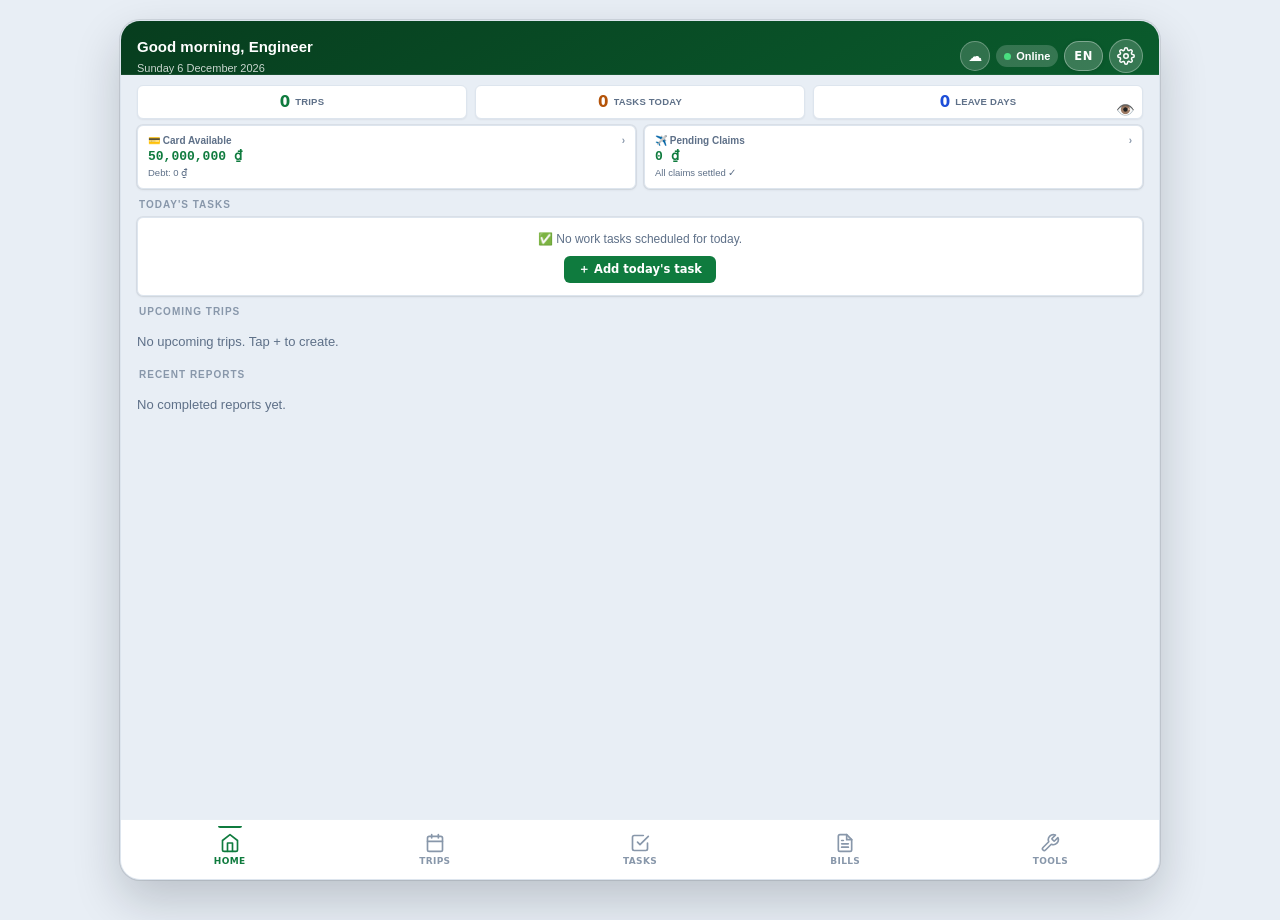
==== commit 490f075e: "Add files via upload" ====
--- a/src/index.html
+++ b/src/index.html
@@ -5,6 +5,7 @@
   <meta name="viewport" content="width=device-width,initial-scale=1,maximum-scale=1,user-scalable=no,viewport-fit=cover">
   <meta name="theme-color" content="#00843D">
   <meta http-equiv="Cache-Control" content="no-cache, no-store, must-revalidate">
+  <meta http-equiv="Content-Security-Policy" content="default-src 'self'; script-src 'self' 'unsafe-inline' 'unsafe-eval' https://cdnjs.cloudflare.com; style-src 'self' 'unsafe-inline'; img-src 'self' data: blob: https:; font-src 'self' data: https://cdnjs.cloudflare.com; connect-src 'self' https://script.google.com https://script.googleusercontent.com https://api.telegram.org https://translate.googleapis.com data: blob:; worker-src 'self' blob:;">
   <!-- PWA standalone mode — hides address bar -->
   <meta name="mobile-web-app-capable" content="yes">
   <meta name="apple-mobile-web-app-capable" content="yes">
@@ -1225,8 +1226,11 @@
   max-width: 430px;
   max-height: 93vh;
   overflow-y: auto;
+  -webkit-overflow-scrolling: touch;
+  overscroll-behavior-y: contain;
+  scroll-padding-bottom: min(35vh, 220px);
   padding: 20px;
-  padding-bottom: calc(20px + env(safe-area-inset-bottom));
+  padding-bottom: calc(30px + env(safe-area-inset-bottom));
   box-shadow: 0 -4px 32px rgba(11, 21, 32, 0.20);
   border-top: 1px solid var(--n150);
   animation: slideUp var(--dur-slow) var(--ease) both;
@@ -5522,7 +5526,7 @@
     <div style="position:relative;margin-bottom:8px;">
       <span style="position:absolute;left:10px;top:50%;transform:translateY(-50%);font-size:13px;pointer-events:none;color:var(--g400);">🔍</span>
       <input id="task-search" class="fi" placeholder="Task, machine, plan, trip…"
-        style="padding-left:32px;height:36px;font-size:13px;" oninput="renderTasks()">
+        style="padding-left:32px;height:36px;font-size:13px;" oninput="onTaskSearchInput()">
     </div>
     <!-- Filter bar (Date & Trip) -->
     <div style="display:flex;gap:6px;margin-bottom:8px;align-items:center;flex-wrap:wrap;">
@@ -8276,6 +8280,20 @@
 }
 
 /**
+ * Safe JSON parser with fallback that never throws on truncated or malformed input
+ */
+function safeJsonParse(str, fallback = null) {
+  if (!str) return fallback;
+  if (typeof str === 'object') return str;
+  try {
+    return JSON.parse(str);
+  } catch (e) {
+    console.warn('[PlantLog] safeJsonParse caught malformed JSON:', String(str).slice(0, 100), e.message);
+    return fallback;
+  }
+}
+
+/**
  * Escape HTML special chars before interpolating untrusted strings into innerHTML / attributes
  */
 function escHtml(v) {
@@ -8297,6 +8315,44 @@
     clean[k] = sanitizeJsonKeys_(v);
   }
   return clean;
+}
+
+/**
+ * Native Haptic Feedback helper for touch operations
+ */
+function triggerHaptic(type = 'light') {
+  try {
+    if (typeof navigator !== 'undefined' && navigator.vibrate) {
+      if (type === 'light') navigator.vibrate(12);
+      else if (type === 'medium') navigator.vibrate(25);
+      else if (type === 'success') navigator.vibrate([15, 60, 20]);
+      else if (type === 'warning') navigator.vibrate([30, 80, 40]);
+    }
+  } catch (e) { }
+}
+
+// Auto-scroll input into view on mobile keyboard open
+if (typeof window !== 'undefined') {
+  window.addEventListener('focusin', function (e) {
+    if (e.target && (e.target.tagName === 'INPUT' || e.target.tagName === 'TEXTAREA' || e.target.tagName === 'SELECT')) {
+      const modal = e.target.closest('.modal, .modal-body, .card');
+      if (modal) {
+        setTimeout(() => {
+          try { e.target.scrollIntoView({ behavior: 'smooth', block: 'center' }); } catch (err) { }
+        }, 220);
+      }
+    }
+  }, { passive: true });
+}
+
+// ═══════ APPLICATION NAMESPACE (SENIOR ARCHITECTURE) ═══════
+if (typeof window !== 'undefined') {
+  window.PlantLog = window.PlantLog || {};
+  window.PlantLog.version = 'v4.20';
+  window.PlantLog.getState = () => S;
+  window.PlantLog.haptic = triggerHaptic;
+  window.PlantLog.safeJsonParse = safeJsonParse;
+  window.PlantLog.escHtml = escHtml;
 }
 
 // ═══════ STORAGE & IMAGE OPTIMIZATION (IMP-01) ═══════
@@ -10319,6 +10375,79 @@
   try { localStorage.setItem(SEC_KEY, hash); } catch (e) { }
 }
 function hasPIN() { return !!getStoredHash(); }
+
+/**
+ * Web Crypto API AES-GCM Vault Helpers (PBKDF2 100k + AES-GCM 256)
+ */
+const VaultCrypto = {
+  async deriveKey(pin, salt = 'plantlog_vault_salt_') {
+    if (typeof crypto === 'undefined' || !crypto.subtle) return null;
+    const enc = new TextEncoder();
+    const keyMaterial = await crypto.subtle.importKey(
+      'raw',
+      enc.encode(pin),
+      { name: 'PBKDF2' },
+      false,
+      ['deriveKey']
+    );
+    return crypto.subtle.deriveKey(
+      {
+        name: 'PBKDF2',
+        salt: enc.encode(salt),
+        iterations: 100000,
+        hash: 'SHA-256'
+      },
+      keyMaterial,
+      { name: 'AES-GCM', length: 256 },
+      false,
+      ['encrypt', 'decrypt']
+    );
+  },
+  async encrypt(dataStr, pin) {
+    if (typeof crypto === 'undefined' || !crypto.subtle || !pin) return null;
+    try {
+      const key = await this.deriveKey(pin);
+      if (!key) return null;
+      const iv = crypto.getRandomValues(new Uint8Array(12));
+      const enc = new TextEncoder();
+      const ciphertext = await crypto.subtle.encrypt(
+        { name: 'AES-GCM', iv: iv },
+        key,
+        enc.encode(dataStr)
+      );
+      return {
+        iv: Array.from(iv).map(b => b.toString(16).padStart(2, '0')).join(''),
+        data: Array.from(new Uint8Array(ciphertext)).map(b => b.toString(16).padStart(2, '0')).join('')
+      };
+    } catch (e) {
+      console.warn('[VaultCrypto] encrypt error:', e.message);
+      return null;
+    }
+  },
+  async decrypt(payload, pin) {
+    if (typeof crypto === 'undefined' || !crypto.subtle || !payload || !payload.iv || !payload.data || !pin) return null;
+    try {
+      const key = await this.deriveKey(pin);
+      if (!key) return null;
+      const iv = new Uint8Array(payload.iv.match(/.{1,2}/g).map(byte => parseInt(byte, 16)));
+      const data = new Uint8Array(payload.data.match(/.{1,2}/g).map(byte => parseInt(byte, 16)));
+      const decrypted = await crypto.subtle.decrypt(
+        { name: 'AES-GCM', iv: iv },
+        key,
+        data
+      );
+      return new TextDecoder().decode(decrypted);
+    } catch (e) {
+      console.warn('[VaultCrypto] decrypt error:', e.message);
+      return null;
+    }
+  }
+};
+
+if (typeof window !== 'undefined') {
+  window.PlantLog = window.PlantLog || {};
+  window.PlantLog.Vault = VaultCrypto;
+}
 
 // ── Lock screen state ──────────────────────────────────────
 let pinBuffer = '';
@@ -12603,6 +12732,7 @@
 }
 
 function clearTaskFilters() {
+  taskPageLimit = 35;
   const searchEl = document.getElementById('task-search');
   if (searchEl) searchEl.value = '';
   const fromEl = document.getElementById('task-from');
@@ -12620,6 +12750,7 @@
 }
 
 function filterTasksByTrip(tripId) {
+  taskPageLimit = 35;
   if (typeof showScreen === 'function') showScreen('tasks');
   const tripRow = document.getElementById('task-trip-filter-row');
   if (tripRow) tripRow.style.display = 'block';
@@ -12714,6 +12845,7 @@
 let editingTripId = null;
 
 function setTaskCat(cat) {
+  taskPageLimit = 35;
   taskCat = cat;
   document.querySelectorAll('.cat-tab').forEach(b => b.classList.remove('active'));
   const tabs = document.getElementById('cat-tabs');
@@ -12726,6 +12858,7 @@
   renderTasks();
 }
 function setStatusFilter(sf) {
+  taskPageLimit = 35;
   taskStatusFilter = sf;
   ['all', 'pending', 'in_progress', 'done'].forEach(id => {
     const el = document.getElementById('sf-' + id);
@@ -13098,6 +13231,22 @@
 }
 function periodLabel(p) { return { daily: 'Day', weekly: 'Week', monthly: 'Month', yearly: 'Year' }[p] || p || ''; }
 
+let taskPageLimit = 35;
+let _taskSearchDebounceTimer = null;
+
+function onTaskSearchInput() {
+  clearTimeout(_taskSearchDebounceTimer);
+  _taskSearchDebounceTimer = setTimeout(() => {
+    taskPageLimit = 35;
+    renderTasks();
+  }, 180);
+}
+
+function loadMoreTasks() {
+  taskPageLimit += 35;
+  renderTasks();
+}
+
 function renderTasks() {
   const body = document.getElementById('task-list-body');
   if (!body) return;
@@ -13194,7 +13343,8 @@
     body.innerHTML = html; return;
   }
 
-  html += tasks.map(tk => {
+  const displayTasks = tasks.slice(0, taskPageLimit);
+  html += displayTasks.map(tk => {
     const isOver = (tk.dateEnd || tk.date || tk.dateStart || '') < today && tk.status !== 'done';
     const cat = tk.category || 'work';
     const cc = catConfig(cat);
@@ -13230,6 +13380,10 @@
           ${tk.completionNotes ? `<span class="tc-meta-item" style="color:var(--green);font-weight:600;" title="${escHtml(tk.completionNotes)}">📝 Note</span>` : ''}
           ${isOver ? `<span class="tc-meta-item" style="color:var(--red);font-weight:600;">⚠ Overdue</span>` : ''}
         </div>
+        ${tk.status === 'in_progress' && (tk.assigneeEmail || tk.assigneeName) ? `
+        <div style="margin-top:6px;margin-bottom:6px;display:inline-flex;align-items:center;gap:4px;background:#FEF3C7;color:#B45309;padding:3px 8px;border-radius:12px;font-size:11px;font-weight:700;">
+          🔔 In Progress by ${escHtml(tk.assigneeName || tk.assigneeEmail.split('@')[0])} · Review &amp; Close
+        </div>` : ''}
         ${tk.checklist && tk.checklist.length ? (() => {
         const doneC = tk.checklist.filter(c => c.done).length;
         const totalC = tk.checklist.length;
@@ -13257,6 +13411,16 @@
     </div>`;
   }).join('');
 
+  if (tasks.length > taskPageLimit) {
+    const remaining = tasks.length - taskPageLimit;
+    html += `<div style="text-align:center;padding:16px 0 24px;">
+      <button type="button" class="btn btn-o" onclick="loadMoreTasks()"
+        style="border-radius:24px;padding:9px 24px;font-weight:600;font-size:13px;display:inline-flex;align-items:center;gap:6px;box-shadow:var(--sh);background:var(--surface);">
+        <span>📥 Load More Tasks (${remaining} remaining)</span>
+      </button>
+    </div>`;
+  }
+
   body.innerHTML = html;
 }
 
@@ -13405,6 +13569,7 @@
 
 
 function setTaskStatus(id, status) {
+  if (typeof triggerHaptic === 'function') triggerHaptic('light');
   const tk = S.tasks.find(t => t.id === id); if (!tk) return;
   tk.status = status; tk.updatedAt = new Date().toISOString();
   Store.commit('task:status');
@@ -13419,6 +13584,7 @@
     icon: '🗑️'
   });
   if (!ok) return;
+  if (typeof triggerHaptic === 'function') triggerHaptic('warning');
   // UX-07: Snapshot state before deletion so the user can undo within 6 seconds
   if (typeof takeUndoSnapshot === 'function') takeUndoSnapshot('Task: ' + title);
   if (!S.deletedIds) S.deletedIds = {};
@@ -13513,6 +13679,14 @@
       <button class="ss-btn ${tk.status === 'in_progress' ? 'active-ip' : ''}" style="padding:8px 14px;font-size:13px;" onclick="setTaskStatus('${tk.id}','in_progress');openTaskDetail('${tk.id}')">◑ In Progress</button>
       <button class="ss-btn ${tk.status === 'done' ? 'active-d' : ''}" style="padding:8px 14px;font-size:13px;" onclick="setTaskStatus('${tk.id}','done');openTaskDetail('${tk.id}')">● Done</button>
     </div>
+    ${(tk.status === 'in_progress' && (tk.assigneeEmail || tk.assigneeName)) ? `
+    <div style="background:#FFFBEB;border:1px solid #FDE68A;border-radius:var(--rs);padding:10px 12px;margin-bottom:14px;display:flex;align-items:center;justify-content:space-between;gap:10px;">
+      <div style="font-size:12px;color:#92400E;line-height:1.4;">
+        <strong>🔔 Technician is working on this task.</strong><br>
+        Once verified completed on site, mark as Complete to finalize.
+      </div>
+      <button class="btn btn-sm btn-p" onclick="markTaskCompleteFromDetail('${tk.id}')" style="background:#059669;border-color:#059669;color:#fff;white-space:nowrap;font-size:11px;font-weight:700;padding:6px 12px;border-radius:14px;cursor:pointer;">✅ Mark Complete</button>
+    </div>` : ''}
     ${tk.assigneeEmail ? `
     <div style="background:var(--n50);border:1px solid var(--n200);border-radius:var(--rs);padding:10px 12px;margin-bottom:14px;">
       <div style="font-size:10px;font-weight:700;color:var(--brand);letter-spacing:0.08em;text-transform:uppercase;margin-bottom:6px;">👤 ASSIGNED COLLABORATION</div>
@@ -13534,8 +13708,28 @@
   openModal('modal-task-detail');
 }
 
+function markTaskCompleteFromDetail(id) {
+  const tk = (S.tasks || []).find(t => String(t.id) === String(id));
+  if (!tk) return;
+  tk.status = 'done';
+  tk.updatedAt = new Date().toISOString();
+  if (typeof Store !== 'undefined' && Store.commit) {
+    Store.commit('task:status');
+  } else {
+    sv();
+    renderTasks();
+  }
+  if (typeof triggerHaptic === 'function') triggerHaptic('success');
+  closeModal('modal-task-detail');
+  showToast('✓ Task verified and marked Complete!');
+  if (typeof svAndSync === 'function') {
+    svAndSync('task_complete');
+  }
+}
+
 function openTaskForDay() {
   if (!selDay) return;
+  if (typeof triggerHaptic === 'function') triggerHaptic('success');
   closeModal('modal-task-detail');
   openNewTaskModal(selDay, taskCat === 'kanban' ? 'work' : taskCat === 'all' ? 'work' : taskCat);
 }
@@ -14139,15 +14333,16 @@
 
 function getTaskMagicLink(task) {
   if (!task || !task.id) return '';
-  const gsUrl = S.gsUrl || localStorage.getItem('plantlog_gs_url') || '';
+  const gsUrl = (typeof getGSUrl === 'function') ? getGSUrl() : (S.gsUrl || localStorage.getItem('plantlog_gs_url') || '');
   if (!gsUrl) return '';
+  const cleanUrl = gsUrl.split('?')[0];
   let token = '';
   try {
     token = btoa('PL_TASK:' + String(task.id)).replace(/=/g, '').replace(/\+/g, '-').replace(/\//g, '_');
   } catch (e) {
     token = encodeURIComponent(String(task.id));
   }
-  return gsUrl + (gsUrl.includes('?') ? '&' : '?') + 'action=taskView&id=' + encodeURIComponent(task.id) + '&token=' + encodeURIComponent(token);
+  return cleanUrl + '?action=taskView&id=' + encodeURIComponent(task.id) + '&token=' + encodeURIComponent(token);
 }
 
 function buildTaskAssignmentEmailContent(task) {
@@ -14201,8 +14396,11 @@
   }
 
   if (magicLink) {
+    textBody += `----------------------------------------\n`;
     textBody += `👉 INTERACTIVE ONLINE UPDATE (No app installation required):\n`;
-    textBody += `${magicLink}\n\n`;
+    textBody += `${magicLink}\n`;
+    textBody += `(Tap link to complete checklist & update progress)\n`;
+    textBody += `----------------------------------------\n\n`;
   }
 
   textBody += `Assigned by: ${sender}${senderContact ? ' (' + senderContact + ')' : ''}\n`;
@@ -14269,10 +14467,10 @@
       ${htmlParts}
       ${magicLink ? `
       <div style="margin-top:24px;text-align:center;">
-        <a href="${magicLink}" target="_blank" style="display:inline-block;background:#00843D;color:#FFFFFF;text-decoration:none;padding:13px 26px;border-radius:24px;font-size:14px;font-weight:700;box-shadow:0 3px 8px rgba(0,132,61,0.35);">
-          👉 Open &amp; Update Task Progress (Online)
+        <a href="${magicLink}" target="_blank" style="display:inline-block;background:#00843D;color:#FFFFFF;text-decoration:none;padding:14px 28px;border-radius:24px;font-size:14.5px;font-weight:700;box-shadow:0 3px 10px rgba(0,132,61,0.35);letter-spacing:0.02em;">
+          👉 Open &amp; Update Task Progress (Online Form)
         </a>
-        <div style="font-size:11px;color:#94A3B8;margin-top:8px;">No app installation required · Direct update to Google Sheet</div>
+        <div style="font-size:12px;color:#64748B;margin-top:10px;">Direct link: <a href="${magicLink}" target="_blank" style="color:#00843D;font-weight:600;text-decoration:underline;">${escHtml(magicLink)}</a></div>
       </div>` : ''}
     </div>
     <div style="background:#F8FAFC;border-top:1px solid #E2E8F0;padding:14px 24px;font-size:12px;color:#64748B;">
@@ -14300,6 +14498,7 @@
     showToast('Please specify a valid Assignee Email first');
     return;
   }
+
   const content = buildTaskAssignmentEmailContent(task);
   if (!content) return;
   const mailtoUri = `mailto:${encodeURIComponent(email)}?subject=${encodeURIComponent(content.subject)}&body=${encodeURIComponent(content.textBody)}`;
@@ -14352,12 +14551,12 @@
     return;
   }
 
-  const gasUrl = S.gsUrl || localStorage.getItem('plantlog_gs_url') || '';
-  const apiKey = S.apiKey || localStorage.getItem('plantlog_api_key') || '';
+  const gasUrl = (typeof getGSUrl === 'function') ? getGSUrl() : (S.gsUrl || localStorage.getItem('plantlog_gs_url') || '');
+  const apiKey = (typeof getGSApiKey === 'function') ? getGSApiKey() : (S.gsApiKey || S.apiKey || localStorage.getItem('plantlog_gs_api_key') || localStorage.getItem('plantlog_api_key') || '');
 
   if (!navigator.onLine || !gasUrl) {
-    showToast('Offline or Google Sheets not connected. Opening mail client...');
-    setTimeout(() => { openTaskMailto(task); }, 300);
+    showToast('Offline or Google Sheets not connected. Opening email client...');
+    setTimeout(() => { openTaskMailto(task); }, 250);
     return;
   }
 
@@ -14366,6 +14565,7 @@
     const payload = {
       action: 'assignTaskEmail',
       apiKey: apiKey,
+      secret: apiKey,
       gasUrl: gasUrl,
       task: task,
       assigneeEmail: email,
@@ -14373,21 +14573,29 @@
       senderName: (S.user && S.user.name) || (S.company && S.company.name) || 'Lead Service Engineer'
     };
 
-    const res = await fetch(gasUrl, {
-      method: 'POST',
-      body: JSON.stringify(payload)
-    });
-    const data = await res.json();
+    let data = null;
+    if (typeof gsPost === 'function') {
+      data = await gsPost(gasUrl, payload);
+    } else {
+      const res = await fetch(gasUrl, {
+        method: 'POST',
+        headers: { 'Content-Type': 'text/plain;charset=utf-8' },
+        body: JSON.stringify(payload)
+      });
+      data = await res.json();
+    }
+
     if (data && data.ok) {
-      showToast(`Email dispatched to ${email} ✓`);
+      showToast(`Email dispatched directly to ${email} ✓`);
     } else {
-      const errMsg = (data && data.error) ? data.error : 'Server dispatch failed';
-      showToast(`Email error: ${errMsg}. Opening mail client...`);
-      setTimeout(() => { openTaskMailto(task); }, 400);
+      // Seamless fallback to user's email client if backend MailApp is not configured or pending deployment
+      showToast('Opening email client to dispatch assignment...');
+      setTimeout(() => { openTaskMailto(task); }, 350);
     }
   } catch (err) {
-    showToast('Failed to reach backend. Opening mail client...');
-    setTimeout(() => { openTaskMailto(task); }, 400);
+    // Seamless fallback to user's email client
+    showToast('Opening email client to dispatch assignment...');
+    setTimeout(() => { openTaskMailto(task); }, 350);
   }
 }
 
@@ -14407,12 +14615,12 @@
   }
   if (navigator.clipboard && navigator.clipboard.writeText) {
     navigator.clipboard.writeText(link).then(() => {
-      showToast('Magic Link copied to clipboard ✓');
+      showToast('Action link copied to clipboard ✓');
     }).catch(() => {
-      prompt('Copy this Magic Link:', link);
+      prompt('Copy this Action Link:', link);
     });
   } else {
-    prompt('Copy this Magic Link:', link);
+    prompt('Copy this Action Link:', link);
   }
 }
 
@@ -22992,21 +23200,24 @@
         const existingTasks = S.tasks || [];
         const remoteTasks = d.tasks.map(tk => {
           let cl = [];
-          try {
-            const cj = str(tk.ChecklistJson || tk.checklistJson || '');
-            if (cj.startsWith('[')) cl = JSON.parse(cj);
-            else { const c2 = str(tk.Checklist || ''); if (c2.startsWith('[')) cl = JSON.parse(c2); }
-          } catch (e) { cl = []; }
+          const cj = str(tk.ChecklistJson || tk.checklistJson || '');
+          if (cj) {
+            cl = (typeof safeJsonParse === 'function') ? safeJsonParse(cj, []) : (() => { try { return JSON.parse(cj); } catch (e) { return []; } })();
+          }
+          if ((!cl || !cl.length) && tk.Checklist) {
+            const c2 = str(tk.Checklist);
+            if (c2) cl = (typeof safeJsonParse === 'function') ? safeJsonParse(c2, []) : (() => { try { return JSON.parse(c2); } catch (e) { return []; } })();
+          }
           const ds = safeDate(tk.DateStart || tk.Date);
           const de = safeDate(tk.DateEnd) || ds;
           const ts = safeTime(tk.TimeStart || tk.Time);
           const te = safeTime(tk.TimeEnd);
           // Parse parts JSON
           let pts = [];
-          try {
-            const pj = ss(tk.PartsJson || '');
-            if (pj.startsWith('[')) pts = JSON.parse(pj);
-          } catch (e) { pts = []; }
+          const pj = ss(tk.PartsJson || '');
+          if (pj) {
+            pts = (typeof safeJsonParse === 'function') ? safeJsonParse(pj, []) : (() => { try { return JSON.parse(pj); } catch (e) { return []; } })();
+          }
 
           return {
             id: ss(tk.ID),
@@ -23071,10 +23282,10 @@
         const existingBills = S.bills || [];
         const remoteBills = d.bills.map(b => {
           let photos = [];
-          try {
-            const pj = strB(b.PhotosJson || b.photosJson || '');
-            if (pj && pj.startsWith('[')) photos = JSON.parse(pj);
-          } catch (e) { photos = []; }
+          const pj = strB(b.PhotosJson || b.photosJson || '');
+          if (pj) {
+            photos = (typeof safeJsonParse === 'function') ? safeJsonParse(pj, []) : (() => { try { return JSON.parse(pj); } catch (e) { return []; } })();
+          }
           return {
             id: ss(b.ID),
             tripId: ss(b.TripID),
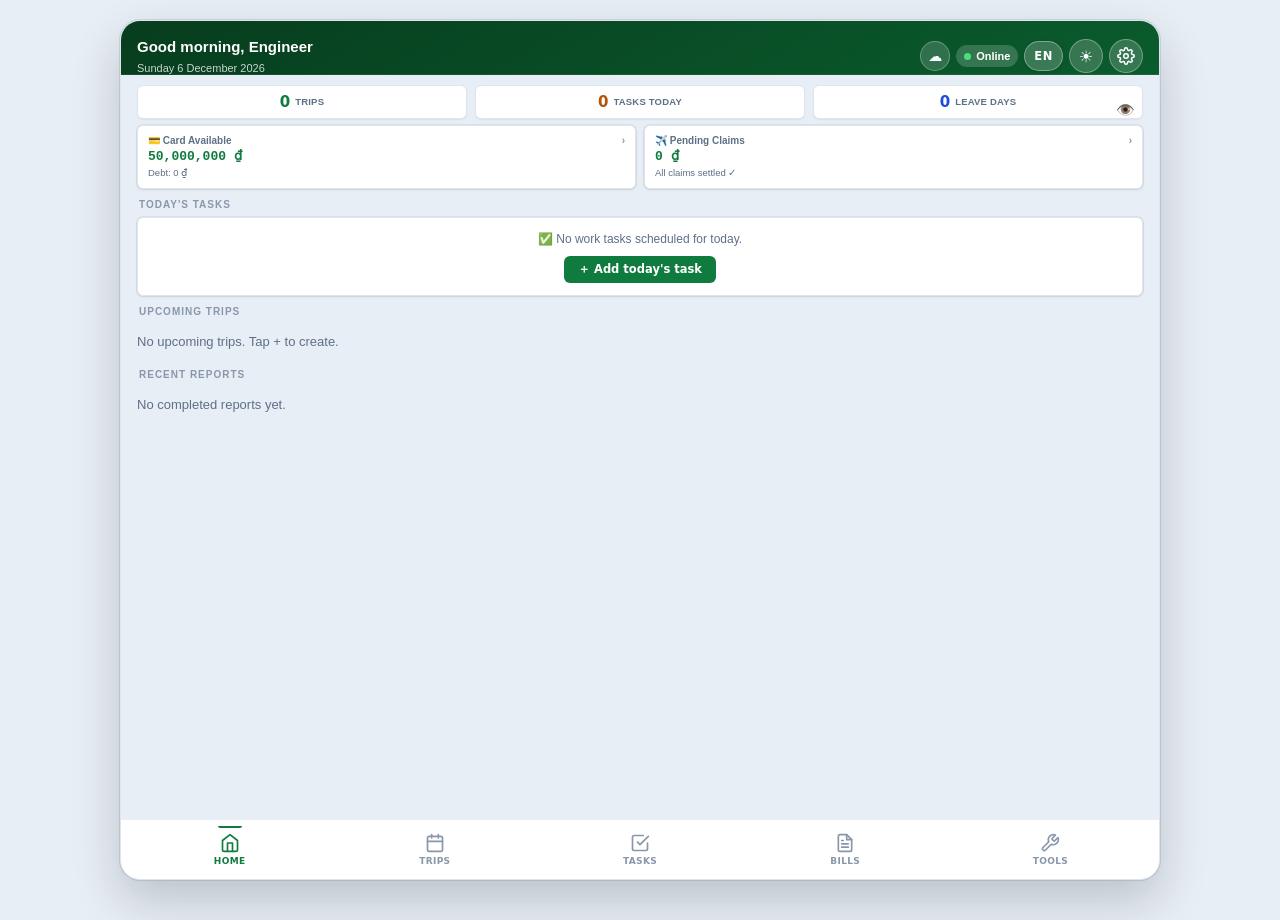
==== commit c51c23ba: "Add files via upload" ====
--- a/src/index.html
+++ b/src/index.html
@@ -4533,7 +4533,90 @@
 [data-theme="dark"] .indb:active {
   background: rgba(16, 185, 129, 0.15);
   border-color: var(--brand);
-}</style>
+}
+/* ═══════ HIGH-CONTRAST SOLAR MODE (IMP-62 / SENIOR ROADMAP) ═══════ */
+[data-theme="solar"],
+body.theme-solar {
+  --surface: #FFFFFF !important;
+  --bg: #FFFFFF !important;
+  --n900: #000000 !important;
+  --n800: #000000 !important;
+  --n700: #000000 !important;
+  --n600: #111111 !important;
+  --n500: #222222 !important;
+  --n400: #333333 !important;
+  --n300: #444444 !important;
+  --n200: #000000 !important;
+  --n150: #666666 !important;
+  --n100: #F1F5F9 !important;
+  --n50:  #FFFFFF !important;
+  --text: #000000 !important;
+  --text-muted: #111111 !important;
+  --card-border: 2px solid #000000 !important;
+  --brand: #005A29 !important;
+  --brand-dark: #003818 !important;
+  --brand-light: #EBF7F0 !important;
+  color: #000000 !important;
+  background-color: #FFFFFF !important;
+}
+
+[data-theme="solar"] .card,
+body.theme-solar .card {
+  border: 2px solid #000000 !important;
+  box-shadow: none !important;
+  background: #FFFFFF !important;
+  color: #000000 !important;
+}
+
+[data-theme="solar"] .topbar,
+body.theme-solar .topbar {
+  background: #000000 !important;
+  color: #FFFFFF !important;
+  border-bottom: 2px solid #000000 !important;
+}
+
+[data-theme="solar"] .topbar *,
+body.theme-solar .topbar * {
+  color: #FFFFFF !important;
+}
+
+[data-theme="solar"] .card-title,
+[data-theme="solar"] .tb-title,
+[data-theme="solar"] label,
+[data-theme="solar"] .fl,
+[data-theme="solar"] .sn,
+[data-theme="solar"] .sl,
+[data-theme="solar"] .cl-text,
+body.theme-solar .card-title,
+body.theme-solar .tb-title,
+body.theme-solar label,
+body.theme-solar .fl,
+body.theme-solar .sn,
+body.theme-solar .sl,
+body.theme-solar .cl-text {
+  color: #000000 !important;
+  font-weight: 700 !important;
+}
+
+[data-theme="solar"] .fi,
+[data-theme="solar"] select,
+[data-theme="solar"] textarea,
+body.theme-solar .fi,
+body.theme-solar select,
+body.theme-solar textarea {
+  border: 2px solid #000000 !important;
+  color: #000000 !important;
+  background: #FFFFFF !important;
+  font-weight: 600 !important;
+}
+
+[data-theme="solar"] #solar-mode-btn,
+body.theme-solar #solar-mode-btn {
+  background: #FBBF24 !important;
+  color: #000000 !important;
+  border: 2px solid #FFFFFF !important;
+}
+</style>
 </head>
 <body>
 <!-- ═══ LOCK SCREEN ═══ -->
@@ -4582,6 +4665,7 @@
         <span id="net-text">Online</span>
       </div>
       <button type="button" class="lang-toggle-btn" id="lang-toggle-btn" onclick="toggleLang()" title="Language: English (Click to switch to VI)">EN</button>
+      <button type="button" id="solar-mode-btn" class="topbar-btn" onclick="toggleSolarMode()" title="Chế độ Nắng gắt (High-Contrast Solar Mode)" style="width:34px;height:34px;border-radius:50%;background:rgba(255,255,255,0.18);border:1px solid rgba(255,255,255,0.3);display:flex;align-items:center;justify-content:center;cursor:pointer;color:#fff;padding:0;font-size:16px;flex-shrink:0;">☀️</button>
       <button type="button" id="home-settings-btn" class="topbar-btn" onclick="showScreen('settings')" title="Settings" style="width:34px;height:34px;border-radius:50%;background:rgba(255,255,255,0.18);border:1px solid rgba(255,255,255,0.3);display:flex;align-items:center;justify-content:center;cursor:pointer;color:#fff;padding:0;flex-shrink:0;">
         <svg width="18" height="18" viewBox="0 0 24 24" fill="none" stroke="currentColor" stroke-width="2" stroke-linecap="round" stroke-linejoin="round">
           <circle cx="12" cy="12" r="3"></circle>
@@ -6032,9 +6116,25 @@
           <button type="button" class="tf-btn" id="theme-btn-auto" onclick="setTheme('auto')" style="padding:6px 12px;font-size:12.5px;min-height:34px;">Auto</button>
           <button type="button" class="tf-btn" id="theme-btn-light" onclick="setTheme('light')" style="padding:6px 12px;font-size:12.5px;min-height:34px;">☀️ Light</button>
           <button type="button" class="tf-btn" id="theme-btn-dark" onclick="setTheme('dark')" style="padding:6px 12px;font-size:12.5px;min-height:34px;">🌙 Dark</button>
+          <button type="button" class="tf-btn" id="theme-btn-solar" onclick="setTheme('solar')" style="padding:6px 12px;font-size:12.5px;min-height:34px;">⚡ Solar</button>
         </div>
       </div>
-      <div class="si" onclick="openModal('modal-industry')">
+      <div class="card" style="margin-bottom:14px;" id="storage-quota-card">
+      <div style="display:flex;align-items:center;justify-content:space-between;margin-bottom:10px;">
+        <div style="font-size:13.5px;font-weight:700;">💾 Bộ nhớ &amp; Dữ liệu ảnh (Storage Quota)</div>
+        <span id="storage-usage-text" style="font-size:12px;font-weight:600;color:var(--brand);">Đang tính...</span>
+      </div>
+      <div style="background:var(--n150);border-radius:6px;height:8px;overflow:hidden;margin-bottom:10px;">
+        <div id="storage-usage-bar" style="height:100%;background:var(--brand);width:0%;transition:width 0.3s ease;"></div>
+      </div>
+      <div style="font-size:11.5px;color:var(--n500);line-height:1.45;margin-bottom:12px;">
+        Ảnh chụp sự cố và hóa đơn được lưu trên thiết bị và đồng bộ lên Google Drive. Bạn có thể dọn dẹp các bản lưu ảnh tạm cũ hơn 30 ngày để giải phóng bộ nhớ máy.
+      </div>
+      <button type="button" class="btn btn-o btn-sm" id="btn-prune-media" onclick="pruneOldSyncedMedia(true)" style="width:100%;font-size:12.5px;padding:9px 12px;display:flex;align-items:center;justify-content:center;gap:6px;">
+        🧹 <span>Dọn dẹp ảnh cũ (&gt;30 ngày đã lên Drive)</span>
+      </button>
+    </div>
+    <div class="si" onclick="openModal('modal-industry')">
         <div class="sic">🏭</div>
         <div class="sin"><div class="sil" data-t="industryTemplates">Industry templates</div><div class="sis" data-t="loadChecklistTemplates">Load checklist for your industry</div></div>
         <div style="color:var(--g400);">›</div>
@@ -6197,7 +6297,7 @@
         <div style="flex:1;min-width:0;">
           <div style="display:flex;align-items:center;gap:6px;flex-wrap:wrap;">
             <span style="font-size:14px;font-weight:800;color:var(--n900);">VCS PlantLog Pro</span>
-            <span class="about-badge" id="about-app-version">v4.18</span>
+            <span class="about-badge" id="about-app-version">v4.20</span>
           </div>
           <div style="font-size:11px;color:var(--n500);margin-top:1px;">Field Visit &amp; Service Operations PWA</div>
           <div class="about-badges">
@@ -7936,20 +8036,21 @@
       <img src="./icon-192.png" alt="PlantLog" style="width:36px;height:36px;border-radius:9px;border:1px solid var(--n200);" onerror="this.style.display='none'">
       <div>
         <div class="mt" style="margin-bottom:0;">VCS PlantLog Pro</div>
-        <div style="font-size:11px;color:var(--n500);">Release <strong id="about-modal-version">v4.18</strong> · PWA Field Platform</div>
+        <div style="font-size:11px;color:var(--n500);">Release <strong id="about-modal-version">v4.20</strong> · PWA Field Platform</div>
       </div>
     </div>
     <button type="button" class="btn btn-sm btn-o" onclick="closeModal('modal-about-app')" style="font-size:12px;padding:3px 8px;">✕</button>
   </div>
 
   <div style="background:var(--n50);border:1px solid var(--n200);border-radius:var(--rs);padding:10px 12px;margin-bottom:10px;font-size:12px;line-height:1.55;color:var(--n700);">
-    <div style="font-weight:700;color:var(--n900);margin-bottom:4px;">🆕 Highlights in v4.18 (Cockpit, Tools Hub &amp; Smart AI Assistant)</div>
+    <div style="font-weight:700;color:var(--n900);margin-bottom:4px;">🆕 Highlights in v4.20 (Field Collaboration, Smart Upsert &amp; Performance Engine)</div>
     <ul style="margin:0;padding-left:16px;display:flex;flex-direction:column;gap:3px;">
-      <li><strong>Tools Navigation Hub:</strong> Thanh điều hướng đáy tích hợp tab Tools chuyên dụng, quy tụ Toolbox, Quick Snap, Asset Passport, Inspection Library, Industry &amp; Checklist Templates.</li>
-      <li><strong>Multi-Leg Flight System:</strong> Hỗ trợ quản lý chuyến bay nối chuyến nhiều chặng tự động điền hành trình và xuất phiếu TA chuẩn quốc tế.</li>
-      <li><strong>Credit Card 1:1 Rebalance &amp; Isolation:</strong> Đồng bộ hạn mức 100M VND, bảo vệ độc lập 32 chuyến đi 100% Settled, cân bằng số tiền chuyển trả 1 chạm.</li>
-      <li><strong>Zero-White-Screen Resilient Boot:</strong> Kiến trúc khởi động đa tầng chống màn hình trắng, hiển thị tức thì giao diện cả khi có hoặc không có mã PIN.</li>
-      <li><strong>Telegram AI Observation Classifier:</strong> Phân loại thông minh ghi chú hiện trường thành Checklist, Reading hoặc Issue kèm xác nhận tương tác.</li>
+      <li><strong>Field Task Assignment &amp; 2-Way Collaboration (IMP-61):</strong> Giao việc qua email, tương tác 2 chiều với Web Action Form trực tuyến, tự động cảnh báo khi đang thực hiện và nghiệm thu 1 chạm.</li>
+      <li><strong>Google Sheets Row-Level Delta Upsert:</strong> Đồng bộ thông minh theo dòng, loại bỏ hoàn toàn xóa trắng bảng (Zero Blank Window), bảo lưu an toàn dữ liệu từ Web Action Form.</li>
+      <li><strong>Tasks Pagination &amp; Search Debounce:</strong> Tối ưu hóa render danh sách với phân trang 35 tasks/lần kèm nút Load More và Debounce 180ms gõ tìm kiếm siêu mượt.</li>
+      <li><strong>Filter by Trip &amp; Date Ergonomics (IMP-59):</strong> Bộ lọc nhiệm vụ theo chuyến đi thông minh, trực quan hóa trạng thái và cân đối công thái học thanh lọc.</li>
+      <li><strong>Touch Ergonomics &amp; Native Haptics (IMP-57, IMP-60):</strong> Chuẩn hóa nút bấm 38–44px cho găng tay bảo hộ, chống che bàn phím ảo mobile, rung phản hồi xúc giác thực địa.</li>
+      <li><strong>Hardened Security &amp; Safe JSON:</strong> Content Security Policy chặn XSS, két sắt mã hóa Web Crypto AES-GCM 256-bit và bộ phân tích an toàn chống sập app.</li>
     </ul>
   </div>
 
@@ -8166,7 +8267,7 @@
   }
 }
 
-// ── Theme / Dark Mode (IMP-13) ──
+// ── Theme / Dark Mode / Solar High-Contrast (IMP-13 & IMP-62) ──
 function applyTheme(theme) {
   const t = theme || (S && S.theme) || 'auto';
   let targetTheme = t;
@@ -8174,9 +8275,14 @@
     targetTheme = (window.matchMedia && window.matchMedia('(prefers-color-scheme: dark)').matches) ? 'dark' : 'light';
   }
   document.documentElement.setAttribute('data-theme', targetTheme);
+  if (targetTheme === 'solar') {
+    document.body.classList.add('theme-solar');
+  } else {
+    document.body.classList.remove('theme-solar');
+  }
   const themeMeta = document.querySelector('meta[name="theme-color"]');
   if (themeMeta) {
-    themeMeta.setAttribute('content', targetTheme === 'dark' ? '#084A24' : '#00843D');
+    themeMeta.setAttribute('content', targetTheme === 'dark' ? '#084A24' : targetTheme === 'solar' ? '#000000' : '#00843D');
   }
   updateThemeUI();
 }
@@ -8187,15 +8293,29 @@
   sv();
   applyTheme(mode);
   triggerHaptic('light');
-  showToast(mode === 'dark' ? '🌙 Dark Mode enabled' : mode === 'light' ? '☀️ Light Mode enabled' : '🌓 Theme set to System Auto');
+  showToast(mode === 'dark' ? '🌙 Dark Mode enabled' : mode === 'light' ? '☀️ Light Mode enabled' : mode === 'solar' ? '☀️ High-Contrast Solar Mode enabled (Ngoài trời nắng)' : '🌓 Theme set to System Auto');
+}
+
+function toggleSolarMode() {
+  const cur = (S && S.theme) || 'auto';
+  const next = (cur === 'solar') ? 'auto' : 'solar';
+  setTheme(next);
 }
 
 function updateThemeUI() {
   const cur = (S && S.theme) || 'auto';
-  ['auto', 'light', 'dark'].forEach(m => {
+  ['auto', 'light', 'dark', 'solar'].forEach(m => {
     const btn = document.getElementById('theme-btn-' + m);
     if (btn) btn.classList.toggle('active', m === cur);
   });
+  const solarBtn = document.getElementById('solar-mode-btn');
+  if (solarBtn) {
+    const isSolar = (cur === 'solar');
+    solarBtn.textContent = isSolar ? '🕶️' : '☀️';
+    solarBtn.style.background = isSolar ? '#FBBF24' : 'rgba(255,255,255,0.18)';
+    solarBtn.style.color = isSolar ? '#000000' : '#ffffff';
+    solarBtn.title = isSolar ? 'Tắt chế độ Nắng gắt (Về giao diện chuẩn)' : 'Bật chế độ Nắng gắt (High-Contrast Solar Mode)';
+  }
 }
 
 // Listen to system theme change if set to auto
@@ -8226,6 +8346,7 @@
     }
   }
   if (typeof refreshBackupStatus === 'function') refreshBackupStatus();
+  if (typeof updateNetworkStatus === 'function') updateNetworkStatus();
 }
 function ld() {
   let hadLocal = false;
@@ -8550,7 +8671,39 @@
   reader.readAsText(file);
 }
 
-// ═══════ NETWORK STATUS INDICATOR (IMP-07) ═══════
+// ═══════ PENDING SYNC CALCULATOR & NETWORK STATUS (IMP-07 & IMP-62) ═══════
+function getPendingSyncCount() {
+  if (typeof S === 'undefined' || !S) return 0;
+  const lastSyncTime = S.lastSync ? new Date(S.lastSync).getTime() : 0;
+  let count = 0;
+
+  const checkCol = arr => {
+    if (!Array.isArray(arr)) return;
+    for (let i = 0; i < arr.length; i++) {
+      const it = arr[i];
+      if (!it) continue;
+      const t = new Date(it.updatedAt || it.createdAt || 0).getTime();
+      if (t > lastSyncTime) count++;
+    }
+  };
+
+  checkCol(S.tasks);
+  checkCol(S.trips);
+  checkCol(S.bills);
+  checkCol(S.scratchpad);
+  if (Array.isArray(S._tombstones)) count += S._tombstones.length;
+
+  // Đếm các ảnh offline dạng base64 data: URL chưa kịp đẩy lên Drive
+  if (Array.isArray(S.bills)) {
+    for (const b of S.bills) {
+      if (Array.isArray(b.photos)) {
+        for (const p of b.photos) if (typeof p === 'string' && p.startsWith('data:')) count++;
+      }
+    }
+  }
+  return count;
+}
+
 function updateNetworkStatus() {
   const isOnline = typeof navigator !== 'undefined' ? navigator.onLine : true;
   const badge = document.getElementById('net-status-badge');
@@ -8558,19 +8711,143 @@
   const text = document.getElementById('net-text');
   if (!badge || !dot || !text) return;
 
-  if (isOnline) {
-    dot.style.background = '#4ADE80';
-    text.textContent = 'Online';
-    badge.title = 'Đang kết nối Internet';
+  const pending = typeof getPendingSyncCount === 'function' ? getPendingSyncCount() : 0;
+
+  if (!isOnline) {
+    dot.style.background = '#F87171';
+    if (pending > 0) {
+      text.textContent = `Offline · ${pending} chờ sync`;
+      badge.style.background = 'rgba(239, 68, 68, 0.35)';
+      badge.title = `Mất kết nối Internet - ${pending} thay đổi đang được lưu trữ an toàn trong máy`;
+    } else {
+      text.textContent = 'Offline';
+      badge.style.background = 'rgba(255, 255, 255, 0.18)';
+      badge.title = 'Mất kết nối Internet - Đang chạy chế độ Offline';
+    }
   } else {
-    dot.style.background = '#F87171';
-    text.textContent = 'Offline';
-    badge.title = 'Mất kết nối Internet - Chạy chế độ Offline';
-  }
-}
+    // Online
+    if (pending > 0) {
+      dot.style.background = '#FBBF24';
+      text.textContent = `${pending} chờ sync`;
+      badge.style.background = 'rgba(245, 158, 11, 0.32)';
+      badge.title = `${pending} thay đổi đang chờ gửi lên Google Sheets (Bấm ☁️ để sync ngay)`;
+    } else {
+      dot.style.background = '#4ADE80';
+      text.textContent = 'Online';
+      badge.style.background = 'rgba(255, 255, 255, 0.18)';
+      badge.title = 'Đang kết nối Internet · Dữ liệu đã đồng bộ hoàn tất';
+    }
+  }
+}
+
 if (typeof window !== 'undefined') {
-  window.addEventListener('online', updateNetworkStatus);
+  window.addEventListener('online', () => {
+    updateNetworkStatus();
+    // Tự động kích hoạt đồng bộ nền khi có mạng trở lại
+    const pending = typeof getPendingSyncCount === 'function' ? getPendingSyncCount() : 0;
+    if (pending > 0 && typeof quickSyncFromHome === 'function') {
+      console.log(`[PlantLog Network] Online detected with ${pending} pending changes. Triggering auto-sync...`);
+      setTimeout(() => {
+        try {
+          quickSyncFromHome();
+          if (typeof triggerHaptic === 'function') triggerHaptic('light');
+        } catch (e) { }
+      }, 1200);
+    }
+  });
   window.addEventListener('offline', updateNetworkStatus);
+}
+
+// ═══════ STORAGE QUOTA & AUTO-PRUNING (IMP-62) ═══════
+function calculateStorageUsage() {
+  try {
+    let totalBytes = 0;
+    for (let i = 0; i < localStorage.length; i++) {
+      const key = localStorage.key(i);
+      const val = localStorage.getItem(key);
+      totalBytes += (key ? key.length : 0) + (val ? val.length : 0);
+    }
+    const maxBytes = 5 * 1024 * 1024; // 5MB quota
+    const usedMB = (totalBytes / (1024 * 1024)).toFixed(2);
+    const maxMB = (maxBytes / (1024 * 1024)).toFixed(1);
+    const pct = Math.min(100, Math.round((totalBytes / maxBytes) * 100));
+
+    const txtEl = document.getElementById('storage-usage-text');
+    const barEl = document.getElementById('storage-usage-bar');
+    if (txtEl) {
+      txtEl.textContent = `${usedMB} MB / ${maxMB} MB (${pct}%)`;
+      txtEl.style.color = pct > 80 ? 'var(--red)' : pct > 60 ? '#D97706' : 'var(--brand)';
+    }
+    if (barEl) {
+      barEl.style.width = pct + '%';
+      barEl.style.background = pct > 80 ? 'var(--red)' : pct > 60 ? '#D97706' : 'var(--brand)';
+    }
+    return { totalBytes, usedMB, maxMB, pct };
+  } catch (e) {
+    return { totalBytes: 0, usedMB: '0', maxMB: '5.0', pct: 0 };
+  }
+}
+
+function pruneOldSyncedMedia(isManual = false) {
+  if (typeof S === 'undefined' || !S) return 0;
+  let freedCount = 0;
+  const thirtyDaysMs = 30 * 86400 * 1000;
+  const now = Date.now();
+
+  // 1. Quét Bills
+  if (Array.isArray(S.bills)) {
+    S.bills.forEach(b => {
+      const bTime = new Date(b.date || b.createdAt || 0).getTime();
+      const isOld = (now - bTime) > thirtyDaysMs;
+      if (isOld && Array.isArray(b.photos)) {
+        b.photos = b.photos.map((p, idx) => {
+          if (typeof p === 'string' && p.startsWith('data:')) {
+            const meta = (b.photoMeta && b.photoMeta[idx]) || {};
+            const driveUrl = meta.driveUrl || meta.src;
+            if (driveUrl && !driveUrl.startsWith('data:')) {
+              freedCount++;
+              return driveUrl;
+            }
+          }
+          return p;
+        });
+      }
+    });
+  }
+
+  // 2. Quét Reports issues
+  if (S.reports && typeof S.reports === 'object') {
+    Object.values(S.reports).forEach(rep => {
+      if (!rep || !Array.isArray(rep.issues)) return;
+      rep.issues.forEach(iss => {
+        const issTime = new Date(iss.createdAt || rep.createdAt || 0).getTime();
+        const isOld = (now - issTime) > thirtyDaysMs;
+        if (isOld && Array.isArray(iss.photos)) {
+          iss.photos = iss.photos.map(p => {
+            if (typeof p === 'string' && p.startsWith('data:') && (p._driveUrl || iss.driveUrl)) {
+              freedCount++;
+              return p._driveUrl || iss.driveUrl;
+            }
+            return p;
+          });
+        }
+      });
+    });
+  }
+
+  if (freedCount > 0) {
+    sv();
+    calculateStorageUsage();
+    if (typeof showToast === 'function') {
+      showToast(`✓ Đã dọn dẹp ${freedCount} ảnh cũ (>30 ngày đã lên Drive) để giải phóng bộ nhớ máy!`);
+    }
+  } else if (isManual) {
+    calculateStorageUsage();
+    if (typeof showToast === 'function') {
+      showToast('ℹ️ Bộ nhớ đang tối ưu tốt. Không có ảnh cũ >30 ngày cần giải phóng.');
+    }
+  }
+  return freedCount;
 }
 
 // ═══════ PWA ═══════
@@ -8904,6 +9181,7 @@
   if (n === 'settings') {
     if (typeof renderSettingsAbout === 'function') renderSettingsAbout();
     if (typeof updatePINStatusLabel === 'function') updatePINStatusLabel();
+    if (typeof calculateStorageUsage === 'function') calculateStorageUsage();
   }
   if (n === 'tools') { if (typeof renderToolsScreen === 'function') renderToolsScreen(); }
 }
@@ -9645,7 +9923,7 @@
 }
 
 // ── App Version, PDF Text Normalizer & Settings About (IMP-34, IMP-53) ──
-const APP_VERSION = 'v4.18';
+const APP_VERSION = 'v4.20';
 
 function pdfSafeText(v) {
   if (v === null || v === undefined) return '';
@@ -9782,6 +10060,7 @@
     if (btn) { btn.classList.remove('syncing'); btn.disabled = false; }
     if (typeof renderDash === 'function') renderDash();
     renderSettingsAbout();
+    if (typeof updateNetworkStatus === 'function') updateNetworkStatus();
   }
 }
 
@@ -14342,7 +14621,7 @@
   } catch (e) {
     token = encodeURIComponent(String(task.id));
   }
-  return cleanUrl + '?action=taskView&id=' + encodeURIComponent(task.id) + '&token=' + encodeURIComponent(token);
+  return cleanUrl + '?id=' + encodeURIComponent(task.id) + (token ? ('&token=' + encodeURIComponent(token)) : '');
 }
 
 function buildTaskAssignmentEmailContent(task) {
@@ -14350,10 +14629,12 @@
   const plantObj = task.tripId ? (S.trips || []).find(t => String(t.id) === String(task.tripId)) : null;
   const plantName = plantObj ? (plantObj.plant + (plantObj.location ? ' - ' + plantObj.location : '')) : 'General Field Service';
   const tripTitle = plantObj ? plantObj.plant : '';
-  const dateRange = (task.dateStart && task.dateEnd && task.dateStart !== task.dateEnd)
-    ? (task.dateStart + ' to ' + task.dateEnd)
-    : (task.dateStart || task.date || 'TBD');
-  const timeRange = task.timeStart ? (task.timeStart + (task.timeEnd ? ' - ' + task.timeEnd : '')) : '';
+  const dStart = task.dateStart || task.date || '';
+  const dEnd = task.dateEnd || '';
+  const dateRange = (dStart && dEnd && dStart !== dEnd) ? (dStart + ' → ' + dEnd) : (dStart || dEnd || 'TBD');
+  const tStart = task.timeStart || '';
+  const tEnd = task.timeEnd || '';
+  const timeRange = (tStart && tEnd && tStart !== tEnd) ? (tStart + ' – ' + tEnd) : (tStart || tEnd || '');
   const dur = calcDuration(task);
   const prioUpper = (task.priority || 'MEDIUM').toUpperCase();
   const catUpper = (task.category || 'WORK').toUpperCase();
@@ -14397,9 +14678,9 @@
 
   if (magicLink) {
     textBody += `----------------------------------------\n`;
-    textBody += `👉 INTERACTIVE ONLINE UPDATE (No app installation required):\n`;
+    textBody += `👉 ONLINE TASK FORM (No app installation required):\n`;
     textBody += `${magicLink}\n`;
-    textBody += `(Tap link to complete checklist & update progress)\n`;
+    textBody += `(Tap link to check off items & submit progress)\n`;
     textBody += `----------------------------------------\n\n`;
   }
 
@@ -14470,7 +14751,7 @@
         <a href="${magicLink}" target="_blank" style="display:inline-block;background:#00843D;color:#FFFFFF;text-decoration:none;padding:14px 28px;border-radius:24px;font-size:14.5px;font-weight:700;box-shadow:0 3px 10px rgba(0,132,61,0.35);letter-spacing:0.02em;">
           👉 Open &amp; Update Task Progress (Online Form)
         </a>
-        <div style="font-size:12px;color:#64748B;margin-top:10px;">Direct link: <a href="${magicLink}" target="_blank" style="color:#00843D;font-weight:600;text-decoration:underline;">${escHtml(magicLink)}</a></div>
+        <div style="font-size:11.5px;color:#64748B;margin-top:8px;">(Tap button to check off items &amp; report status online)</div>
       </div>` : ''}
     </div>
     <div style="background:#F8FAFC;border-top:1px solid #E2E8F0;padding:14px 24px;font-size:12px;color:#64748B;">
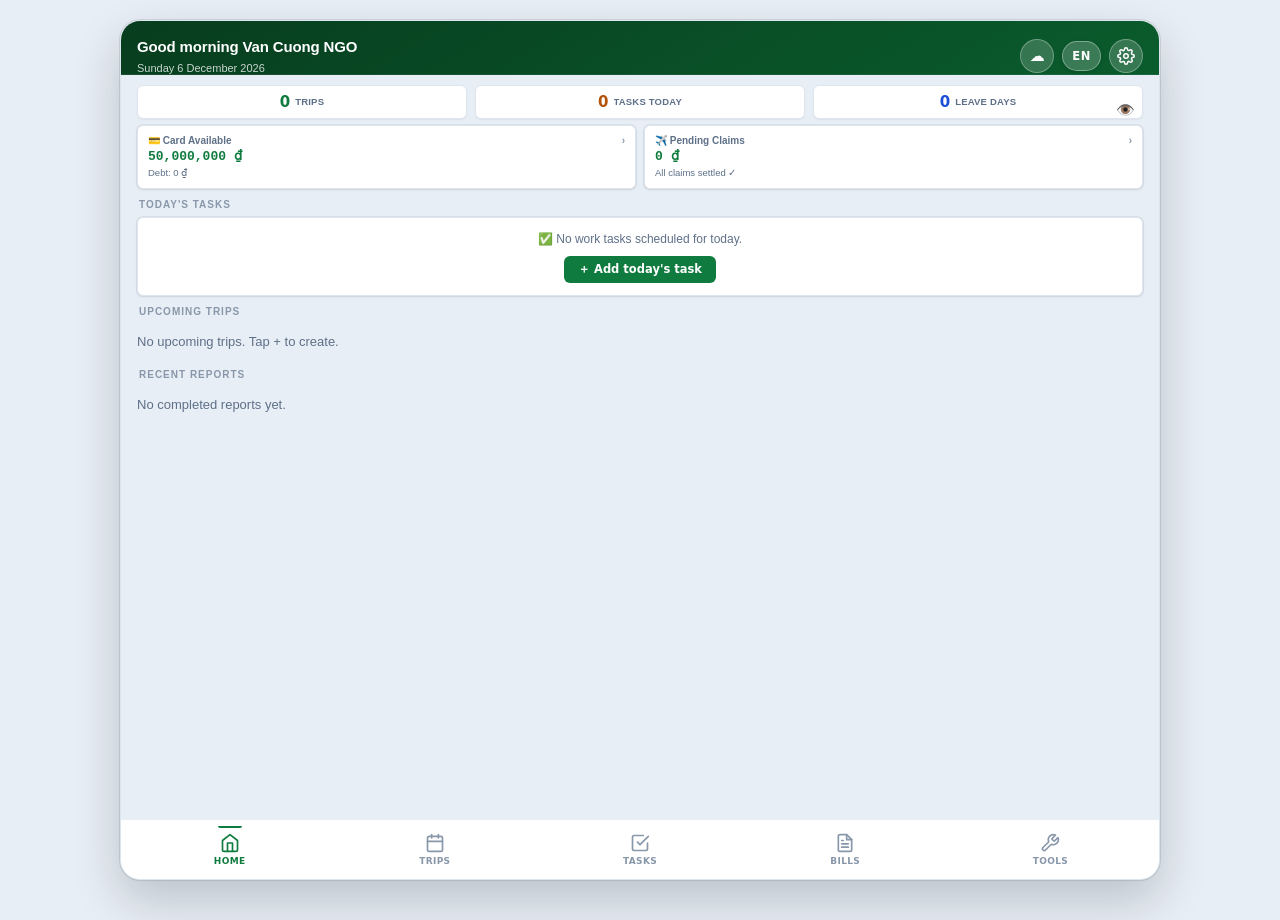
==== commit f9d6e80d: "Add files via upload" ====
--- a/src/index.html
+++ b/src/index.html
@@ -4655,17 +4655,12 @@
 <div id="screen-home" class="screen active">
   <div class="topbar" style="padding-top:16px;">
     <div style="flex:1;min-width:0;">
-      <div id="greeting" style="font-size:15px;font-weight:600;white-space:nowrap;overflow:hidden;text-overflow:ellipsis;">Good morning</div>
+      <div id="greeting" style="font-size:15px;font-weight:700;white-space:nowrap;overflow:hidden;text-overflow:ellipsis;letter-spacing:-0.01em;">Good afternoon Van Cuong NGO</div>
       <div id="today-date" style="font-size:11px;opacity:0.78;margin-top:1px;"></div>
     </div>
-    <div style="display:flex;align-items:center;gap:6px;flex-shrink:0;">
-      <button type="button" id="home-sync-btn" class="home-sync-btn" onclick="quickSyncFromHome()" title="Quick Cloud Sync">☁️</button>
-      <div id="net-status-badge" style="display:flex;align-items:center;gap:5px;padding:3px 8px;border-radius:12px;background:rgba(255,255,255,0.18);font-size:11px;font-weight:600;color:#fff;">
-        <span id="net-dot" style="width:7px;height:7px;border-radius:50%;background:#4ADE80;"></span>
-        <span id="net-text">Online</span>
-      </div>
+    <div style="display:flex;align-items:center;gap:8px;flex-shrink:0;">
+      <button type="button" id="home-sync-btn" class="home-sync-btn" onclick="quickSyncFromHome()" title="Đồng bộ Google Sheets" style="position:relative;width:34px;height:34px;border-radius:50%;background:rgba(255,255,255,0.18);border:1px solid rgba(255,255,255,0.3);display:flex;align-items:center;justify-content:center;font-size:15px;padding:0;cursor:pointer;color:#fff;">☁️</button>
       <button type="button" class="lang-toggle-btn" id="lang-toggle-btn" onclick="toggleLang()" title="Language: English (Click to switch to VI)">EN</button>
-      <button type="button" id="solar-mode-btn" class="topbar-btn" onclick="toggleSolarMode()" title="Chế độ Nắng gắt (High-Contrast Solar Mode)" style="width:34px;height:34px;border-radius:50%;background:rgba(255,255,255,0.18);border:1px solid rgba(255,255,255,0.3);display:flex;align-items:center;justify-content:center;cursor:pointer;color:#fff;padding:0;font-size:16px;flex-shrink:0;">☀️</button>
       <button type="button" id="home-settings-btn" class="topbar-btn" onclick="showScreen('settings')" title="Settings" style="width:34px;height:34px;border-radius:50%;background:rgba(255,255,255,0.18);border:1px solid rgba(255,255,255,0.3);display:flex;align-items:center;justify-content:center;cursor:pointer;color:#fff;padding:0;flex-shrink:0;">
         <svg width="18" height="18" viewBox="0 0 24 24" fill="none" stroke="currentColor" stroke-width="2" stroke-linecap="round" stroke-linejoin="round">
           <circle cx="12" cy="12" r="3"></circle>
@@ -6118,6 +6113,14 @@
           <button type="button" class="tf-btn" id="theme-btn-dark" onclick="setTheme('dark')" style="padding:6px 12px;font-size:12.5px;min-height:34px;">🌙 Dark</button>
           <button type="button" class="tf-btn" id="theme-btn-solar" onclick="setTheme('solar')" style="padding:6px 12px;font-size:12.5px;min-height:34px;">⚡ Solar</button>
         </div>
+      </div>
+      <div class="si" style="border-top:1px solid var(--n150);padding-top:12px;margin-top:8px;cursor:pointer;" onclick="toggleSolarMode()">
+        <div class="sic" style="background:#FEF3C7;color:#D97706;font-size:16px;">☀️</div>
+        <div class="sin">
+          <div class="sil">Chế độ Nắng gắt (Solar High-Contrast)</div>
+          <div class="sis">Nền trắng chữ đen đậm đạt chuẩn WCAG AAA ngoài trời nắng</div>
+        </div>
+        <button type="button" id="settings-solar-toggle" class="btn btn-sm btn-o" onclick="event.stopPropagation();toggleSolarMode()" style="font-size:12px;padding:6px 12px;min-width:78px;font-weight:600;">Bật / Tắt</button>
       </div>
       <div class="card" style="margin-bottom:14px;" id="storage-quota-card">
       <div style="display:flex;align-items:center;justify-content:space-between;margin-bottom:10px;">
@@ -8231,7 +8234,7 @@
 
 // ═══════ STATE ═══════
 let S = {
-  profile: { name: '', title: '', company: '', plantBase: 'DaNang', empid: '', signature: '' },
+  profile: { name: 'Van Cuong NGO', title: 'Senior Field Engineer', company: 'Crown Global', plantBase: 'DaNang', empid: 'EMP-001', signature: '' },
   gsUrl: '', gsApiKey: '',
   trips: [], reports: {}, tasks: [], leaveData: {},
   machines: [], plans: [], bills: [],
@@ -8315,6 +8318,14 @@
     solarBtn.style.background = isSolar ? '#FBBF24' : 'rgba(255,255,255,0.18)';
     solarBtn.style.color = isSolar ? '#000000' : '#ffffff';
     solarBtn.title = isSolar ? 'Tắt chế độ Nắng gắt (Về giao diện chuẩn)' : 'Bật chế độ Nắng gắt (High-Contrast Solar Mode)';
+  }
+  const settingsSolarBtn = document.getElementById('settings-solar-toggle');
+  if (settingsSolarBtn) {
+    const isSolar = (cur === 'solar');
+    settingsSolarBtn.textContent = isSolar ? 'Đang bật ✓' : 'Bật ngay';
+    settingsSolarBtn.style.background = isSolar ? '#FBBF24' : 'var(--n100)';
+    settingsSolarBtn.style.color = isSolar ? '#000000' : 'var(--text)';
+    settingsSolarBtn.style.border = isSolar ? '1.5px solid #D97706' : '1px solid var(--n200)';
   }
 }
 
@@ -8706,36 +8717,39 @@
 
 function updateNetworkStatus() {
   const isOnline = typeof navigator !== 'undefined' ? navigator.onLine : true;
+  const pending = typeof getPendingSyncCount === 'function' ? getPendingSyncCount() : 0;
+  const syncBtn = document.getElementById('home-sync-btn');
+
+  // Cập nhật Smart Sync Button trên Topbar Home (Biểu tượng 🔄 khi có mục chờ sync)
+  if (syncBtn) {
+    if (syncBtn.classList.contains('syncing')) {
+      syncBtn.innerHTML = '🔄';
+      syncBtn.title = 'Đang đồng bộ lên Google Sheets...';
+    } else if (!isOnline) {
+      syncBtn.innerHTML = pending > 0 
+        ? `🔄<span style="position:absolute;top:-3px;right:-3px;width:15px;height:15px;border-radius:50%;background:#F87171;color:#fff;font-size:9px;font-weight:700;display:flex;align-items:center;justify-content:center;border:1.5px solid #005A29;">${pending}</span>`
+        : `☁️<span style="position:absolute;top:-2px;right:-2px;width:8px;height:8px;border-radius:50%;background:#F87171;border:1.5px solid #005A29;"></span>`;
+      syncBtn.title = `Offline (Mất kết nối) · ${pending} thay đổi đang lưu an toàn trong máy`;
+    } else if (pending > 0) {
+      syncBtn.innerHTML = `🔄<span style="position:absolute;top:-3px;right:-3px;width:15px;height:15px;border-radius:50%;background:#FBBF24;color:#000;font-size:9px;font-weight:800;display:flex;align-items:center;justify-content:center;border:1.5px solid #005A29;">${pending}</span>`;
+      syncBtn.title = `${pending} mục chờ đồng bộ · Bấm để sync ngay lên Google Sheets`;
+    } else {
+      syncBtn.innerHTML = '☁️';
+      syncBtn.title = 'Đang kết nối · Đã đồng bộ hoàn tất (Bấm để sync lại)';
+    }
+  }
+
+  // Tương thích ngược nếu còn net-status-badge ở màn hình khác
   const badge = document.getElementById('net-status-badge');
   const dot = document.getElementById('net-dot');
   const text = document.getElementById('net-text');
-  if (!badge || !dot || !text) return;
-
-  const pending = typeof getPendingSyncCount === 'function' ? getPendingSyncCount() : 0;
-
-  if (!isOnline) {
-    dot.style.background = '#F87171';
-    if (pending > 0) {
-      text.textContent = `Offline · ${pending} chờ sync`;
-      badge.style.background = 'rgba(239, 68, 68, 0.35)';
-      badge.title = `Mất kết nối Internet - ${pending} thay đổi đang được lưu trữ an toàn trong máy`;
+  if (badge && dot && text) {
+    if (!isOnline) {
+      dot.style.background = '#F87171';
+      text.textContent = pending > 0 ? `Offline · ${pending}` : 'Offline';
     } else {
-      text.textContent = 'Offline';
-      badge.style.background = 'rgba(255, 255, 255, 0.18)';
-      badge.title = 'Mất kết nối Internet - Đang chạy chế độ Offline';
-    }
-  } else {
-    // Online
-    if (pending > 0) {
-      dot.style.background = '#FBBF24';
-      text.textContent = `${pending} chờ sync`;
-      badge.style.background = 'rgba(245, 158, 11, 0.32)';
-      badge.title = `${pending} thay đổi đang chờ gửi lên Google Sheets (Bấm ☁️ để sync ngay)`;
-    } else {
-      dot.style.background = '#4ADE80';
-      text.textContent = 'Online';
-      badge.style.background = 'rgba(255, 255, 255, 0.18)';
-      badge.title = 'Đang kết nối Internet · Dữ liệu đã đồng bộ hoàn tất';
+      dot.style.background = pending > 0 ? '#FBBF24' : '#4ADE80';
+      text.textContent = pending > 0 ? `${pending} chờ sync` : 'Online';
     }
   }
 }
@@ -12187,7 +12201,9 @@
   document.getElementById('stat-tasks').textContent = todayTasks.length;
   document.getElementById('stat-leave').textContent = Object.entries(S.leaveData).filter(([k, v]) => k.startsWith(thisM) && v === 'leave').length;
   const h = now.getHours();
-  document.getElementById('greeting').textContent = (h < 12 ? t('goodMorning') : h < 17 ? t('goodAfternoon') : t('goodEvening')) + ', ' + (S.profile.name || 'Engineer');
+  const userName = (S && S.profile && S.profile.name && S.profile.name.trim()) ? S.profile.name.trim() : 'Van Cuong NGO';
+  const greetPrefix = (h < 12 ? t('goodMorning') : h < 17 ? t('goodAfternoon') : t('goodEvening'));
+  document.getElementById('greeting').textContent = `${greetPrefix} ${userName}`;
   document.getElementById('today-date').textContent = now.toLocaleDateString(S.lang === 'vi' ? 'vi-VN' : 'en-GB', { weekday: 'long', day: 'numeric', month: 'long', year: 'numeric' });
 
   // ── Executive Mission Hero Card ──
